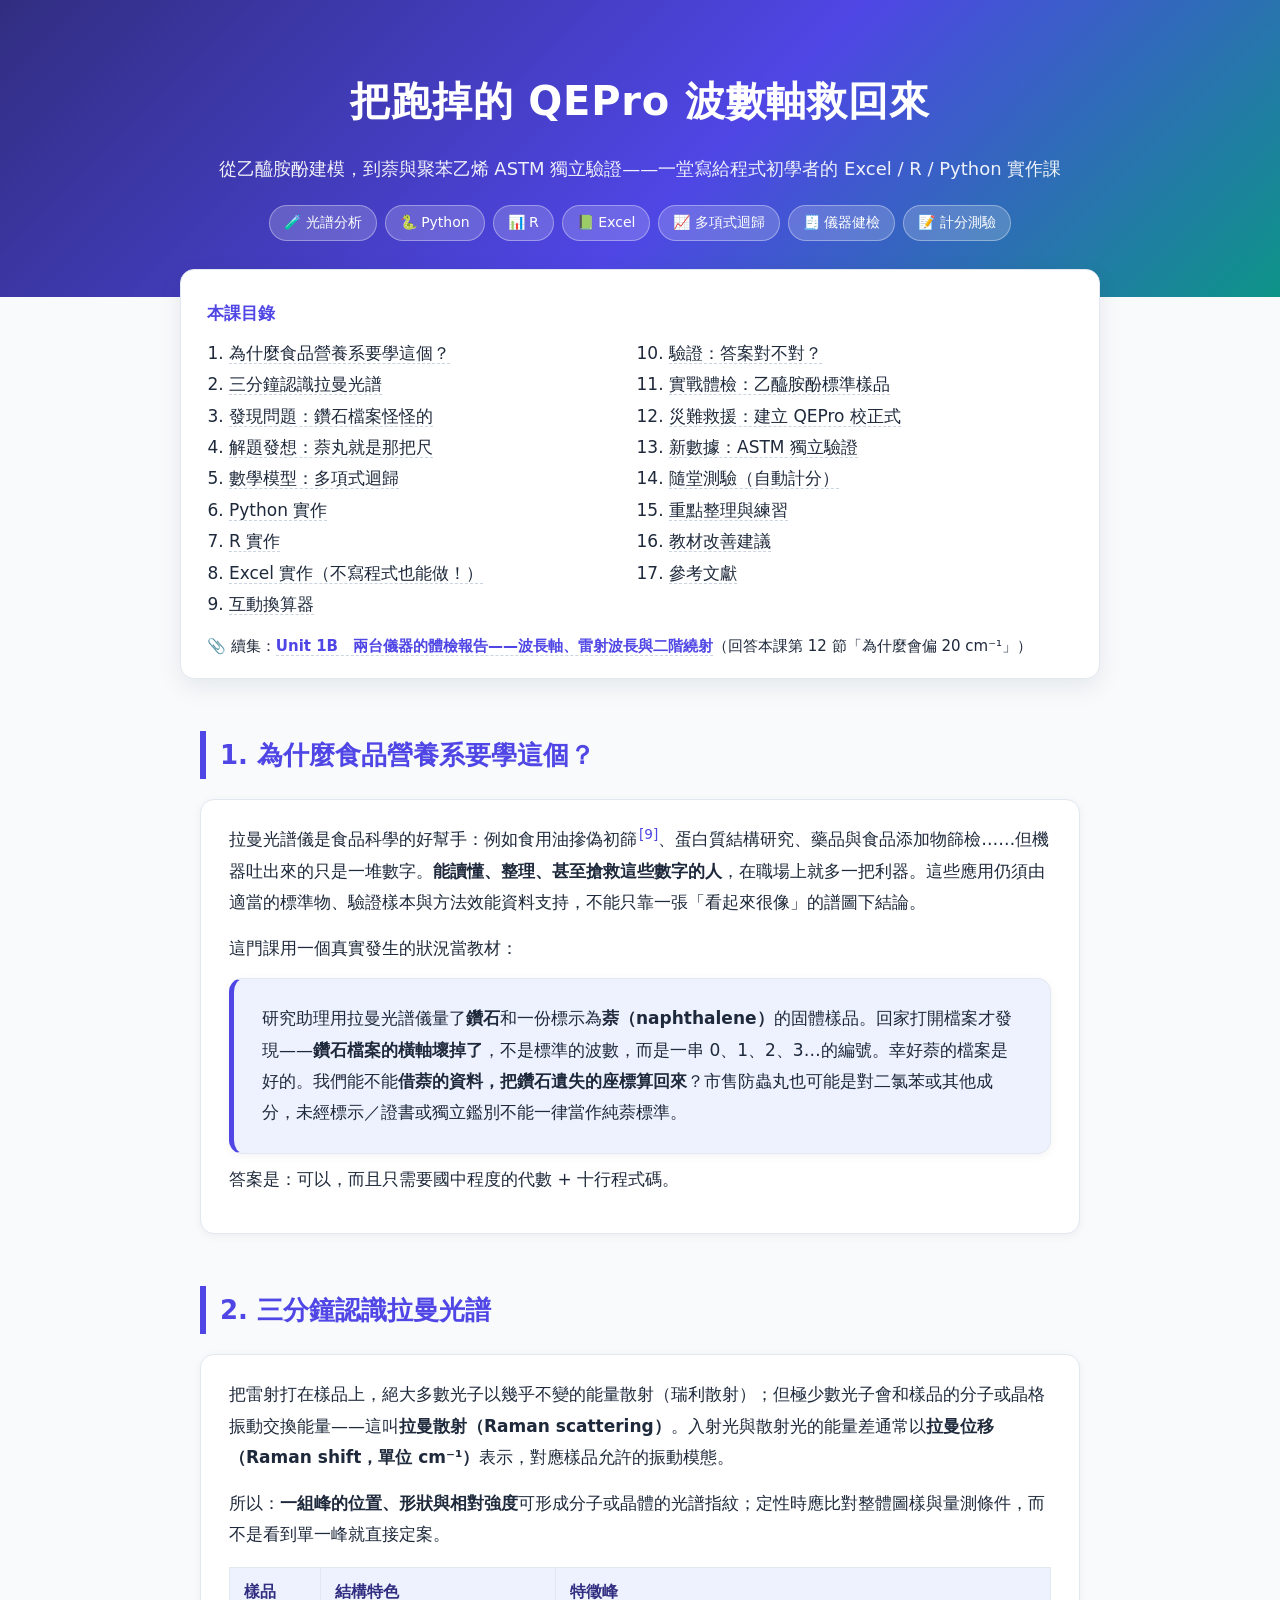
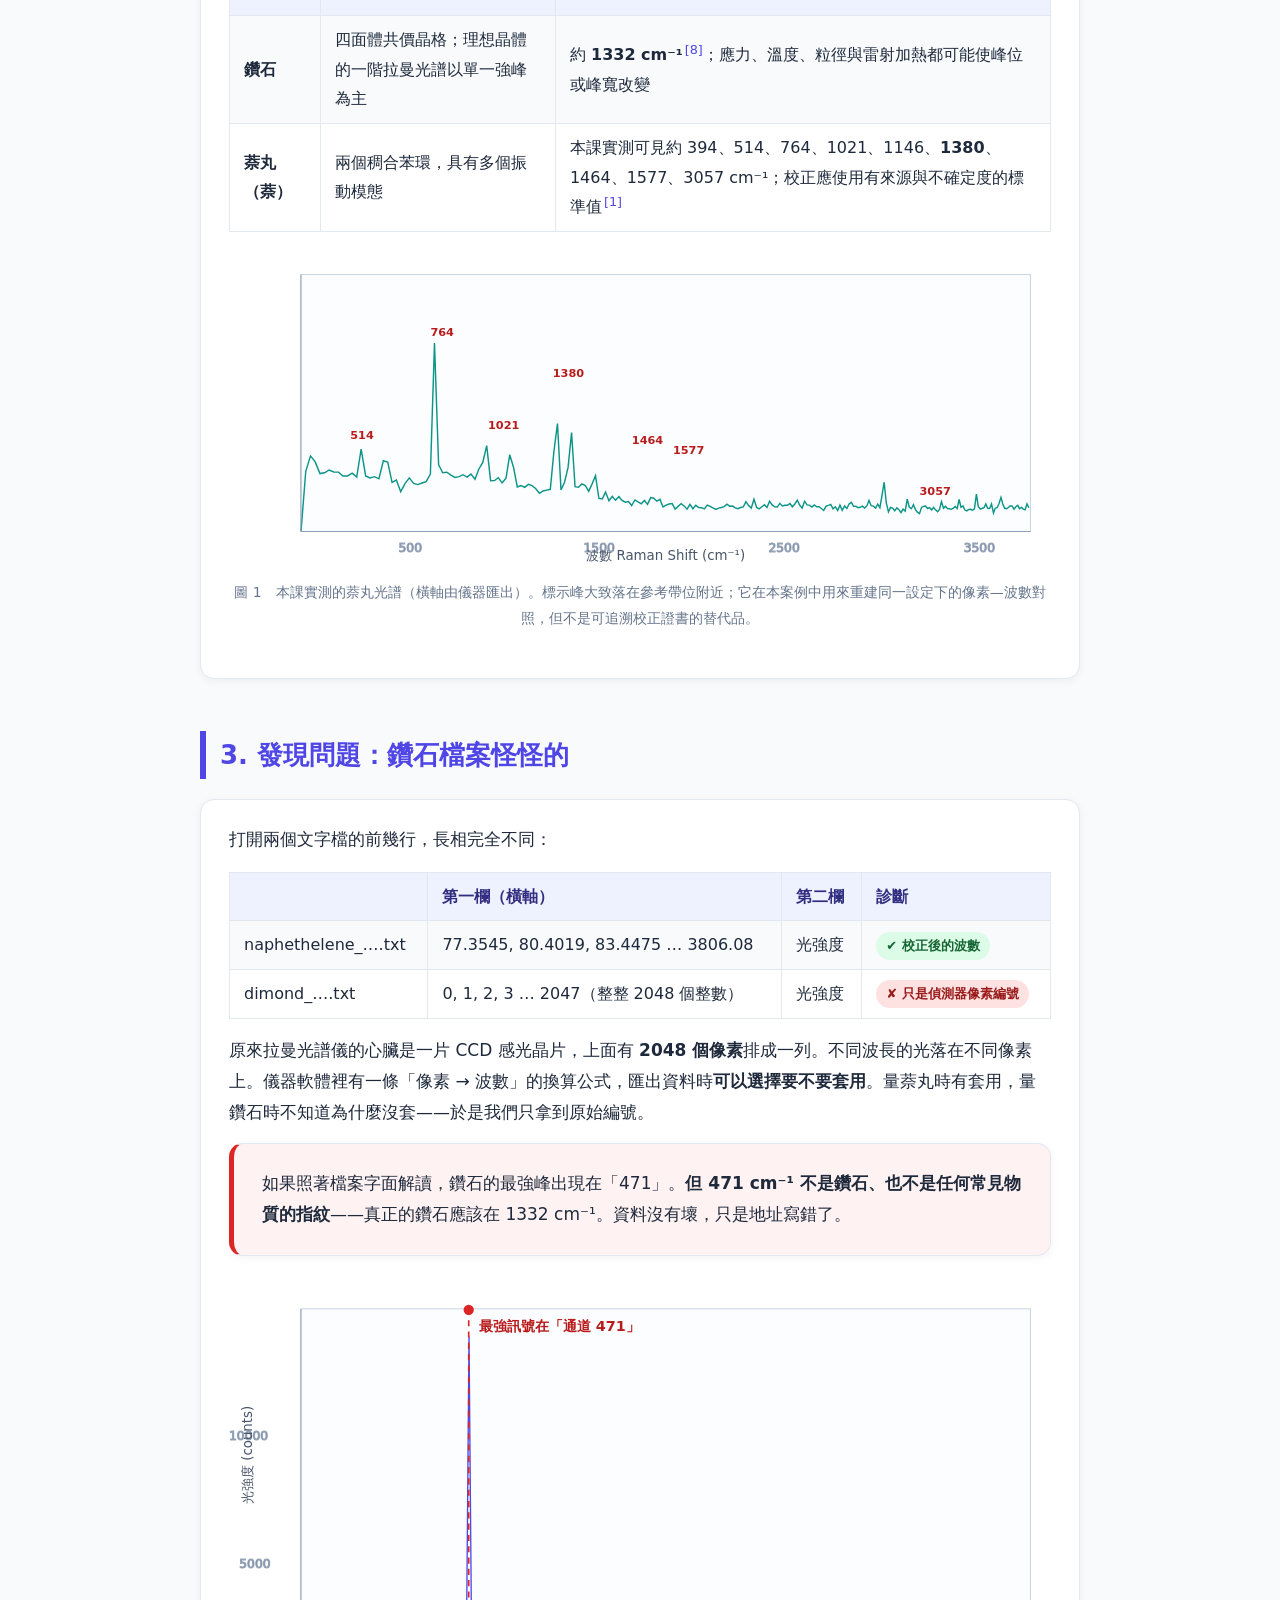
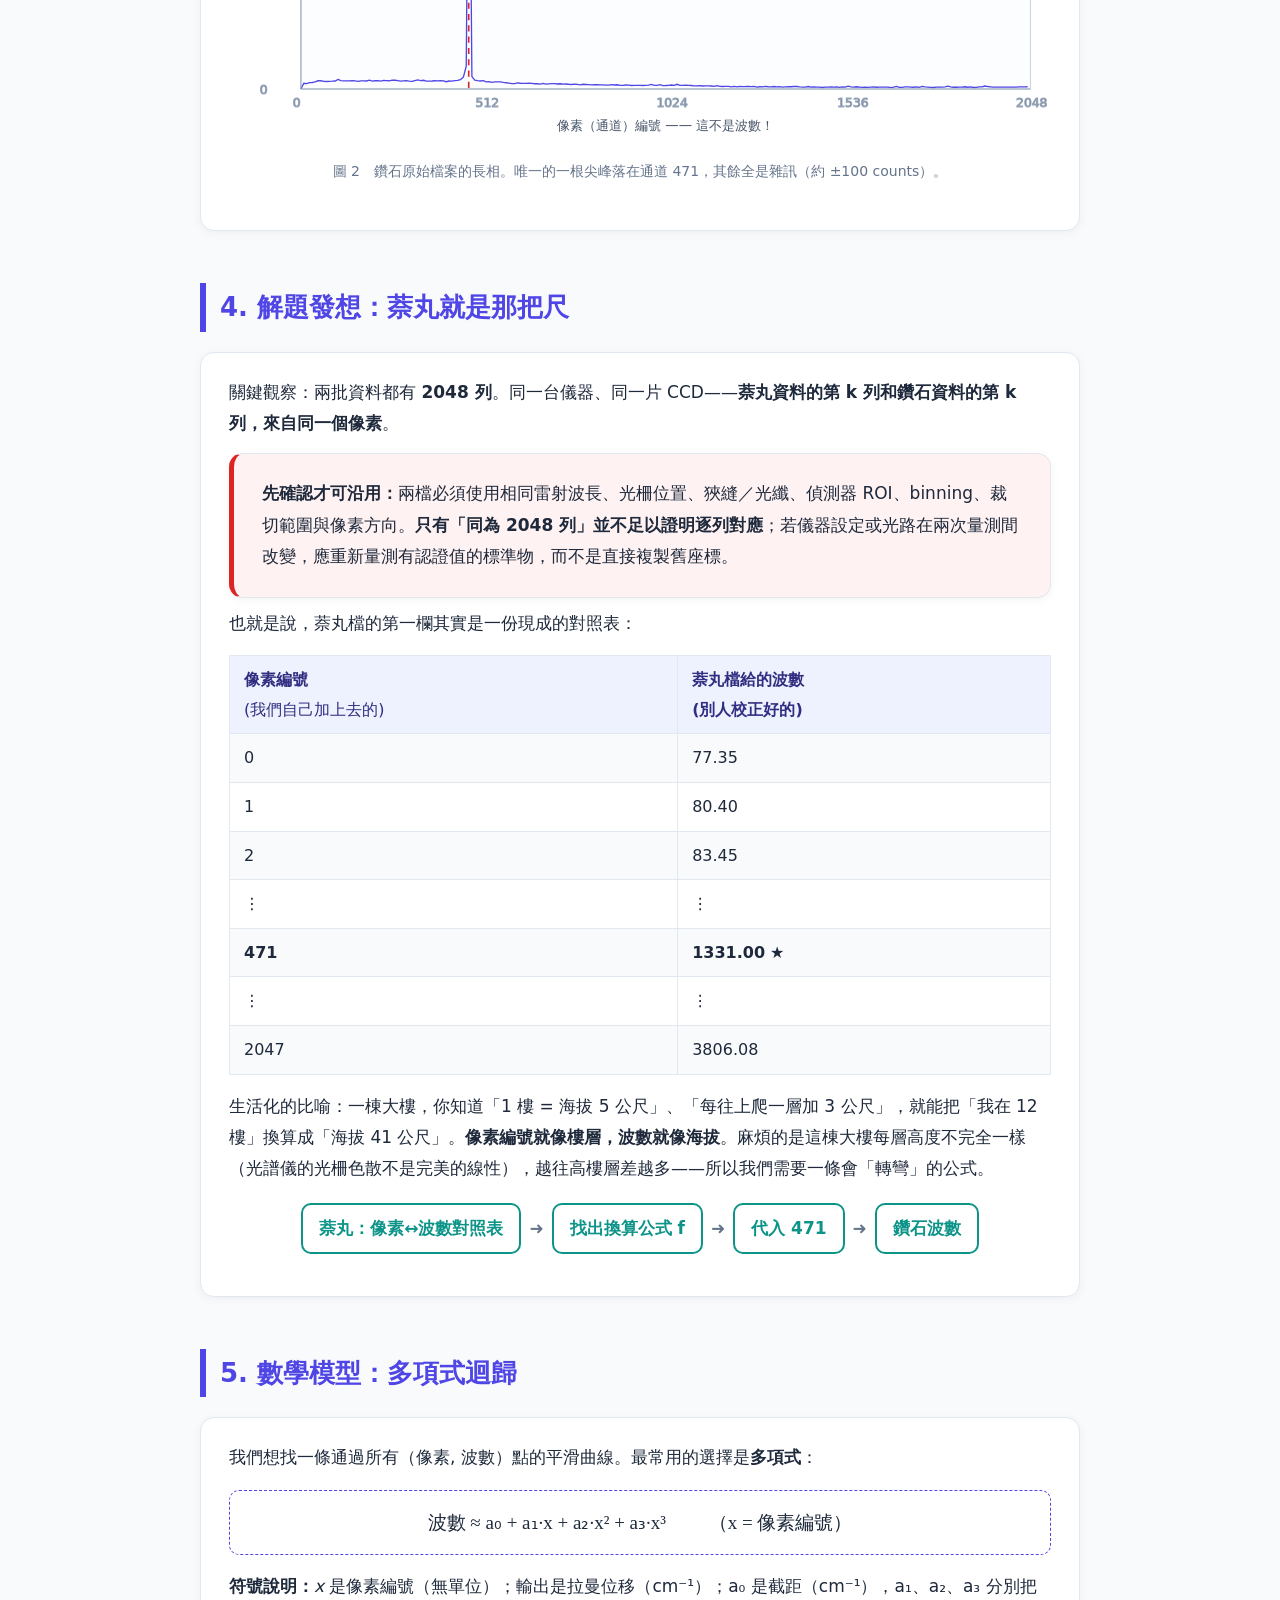
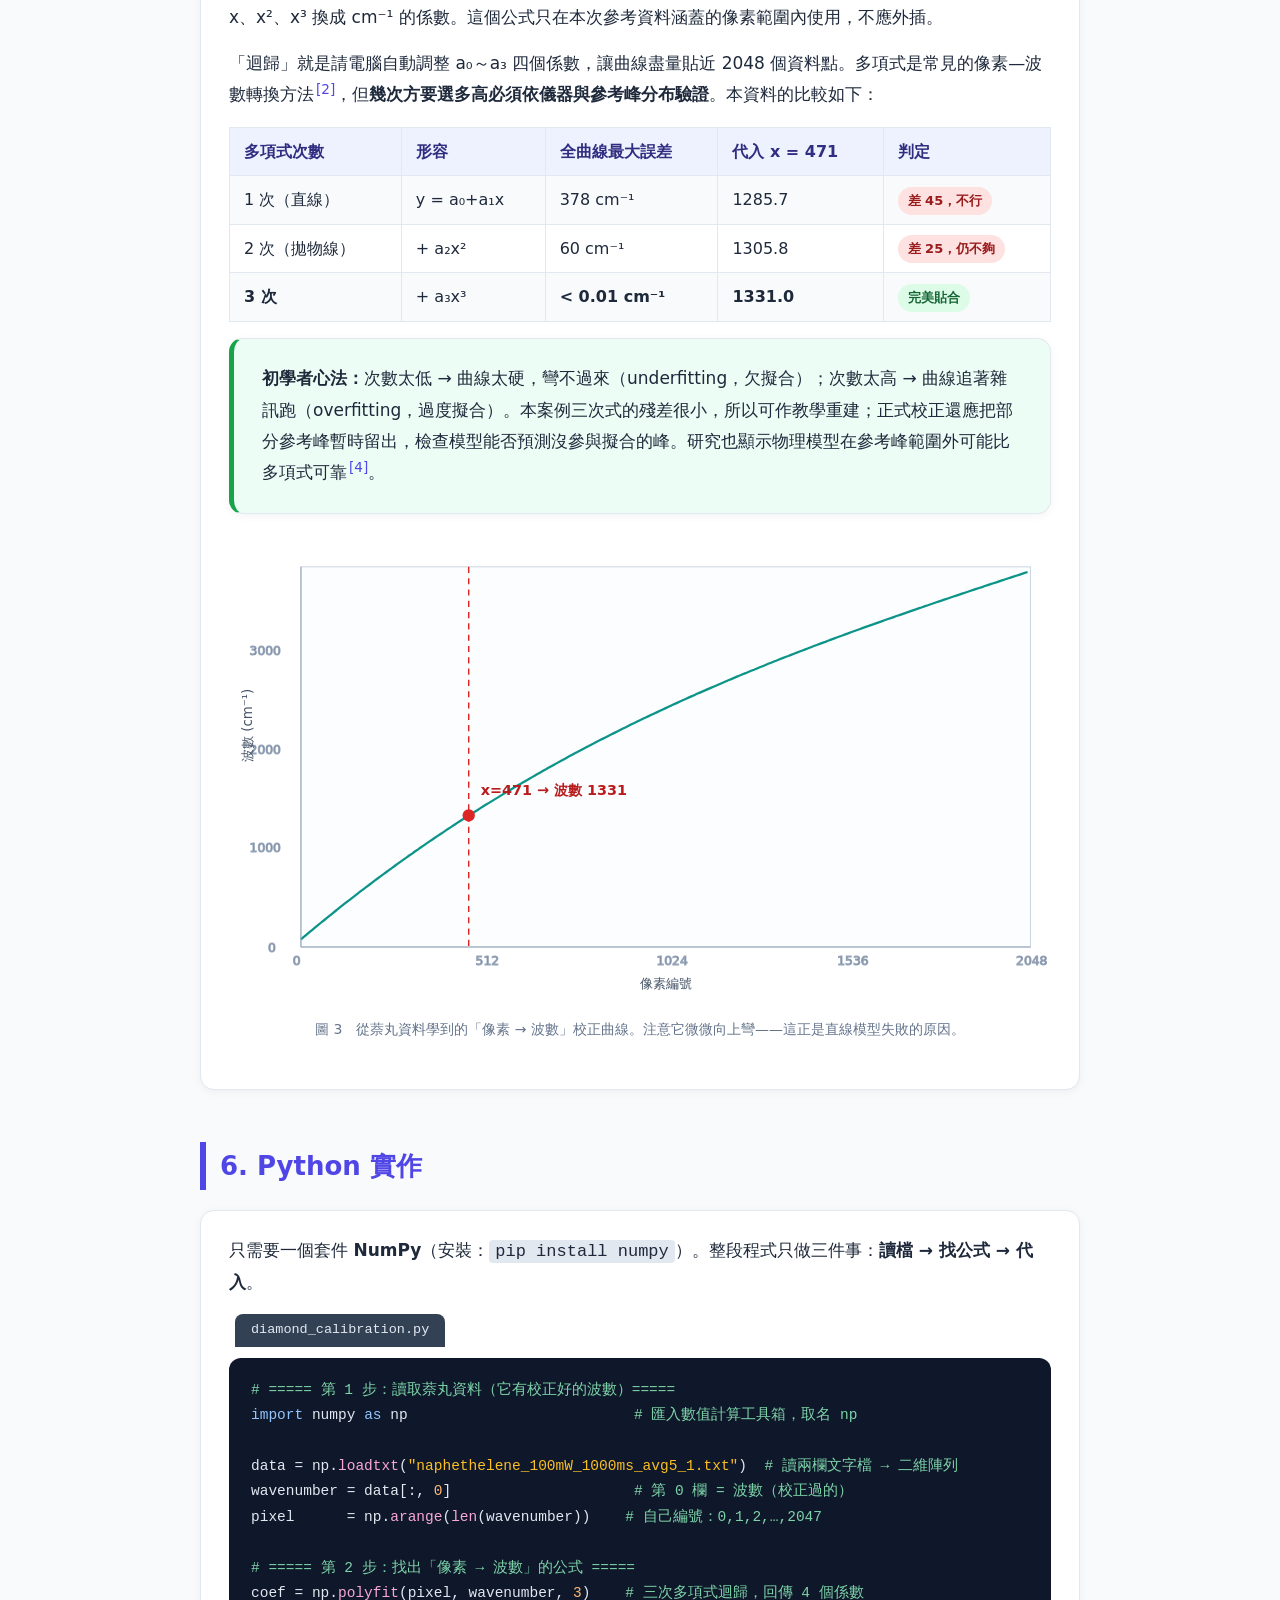
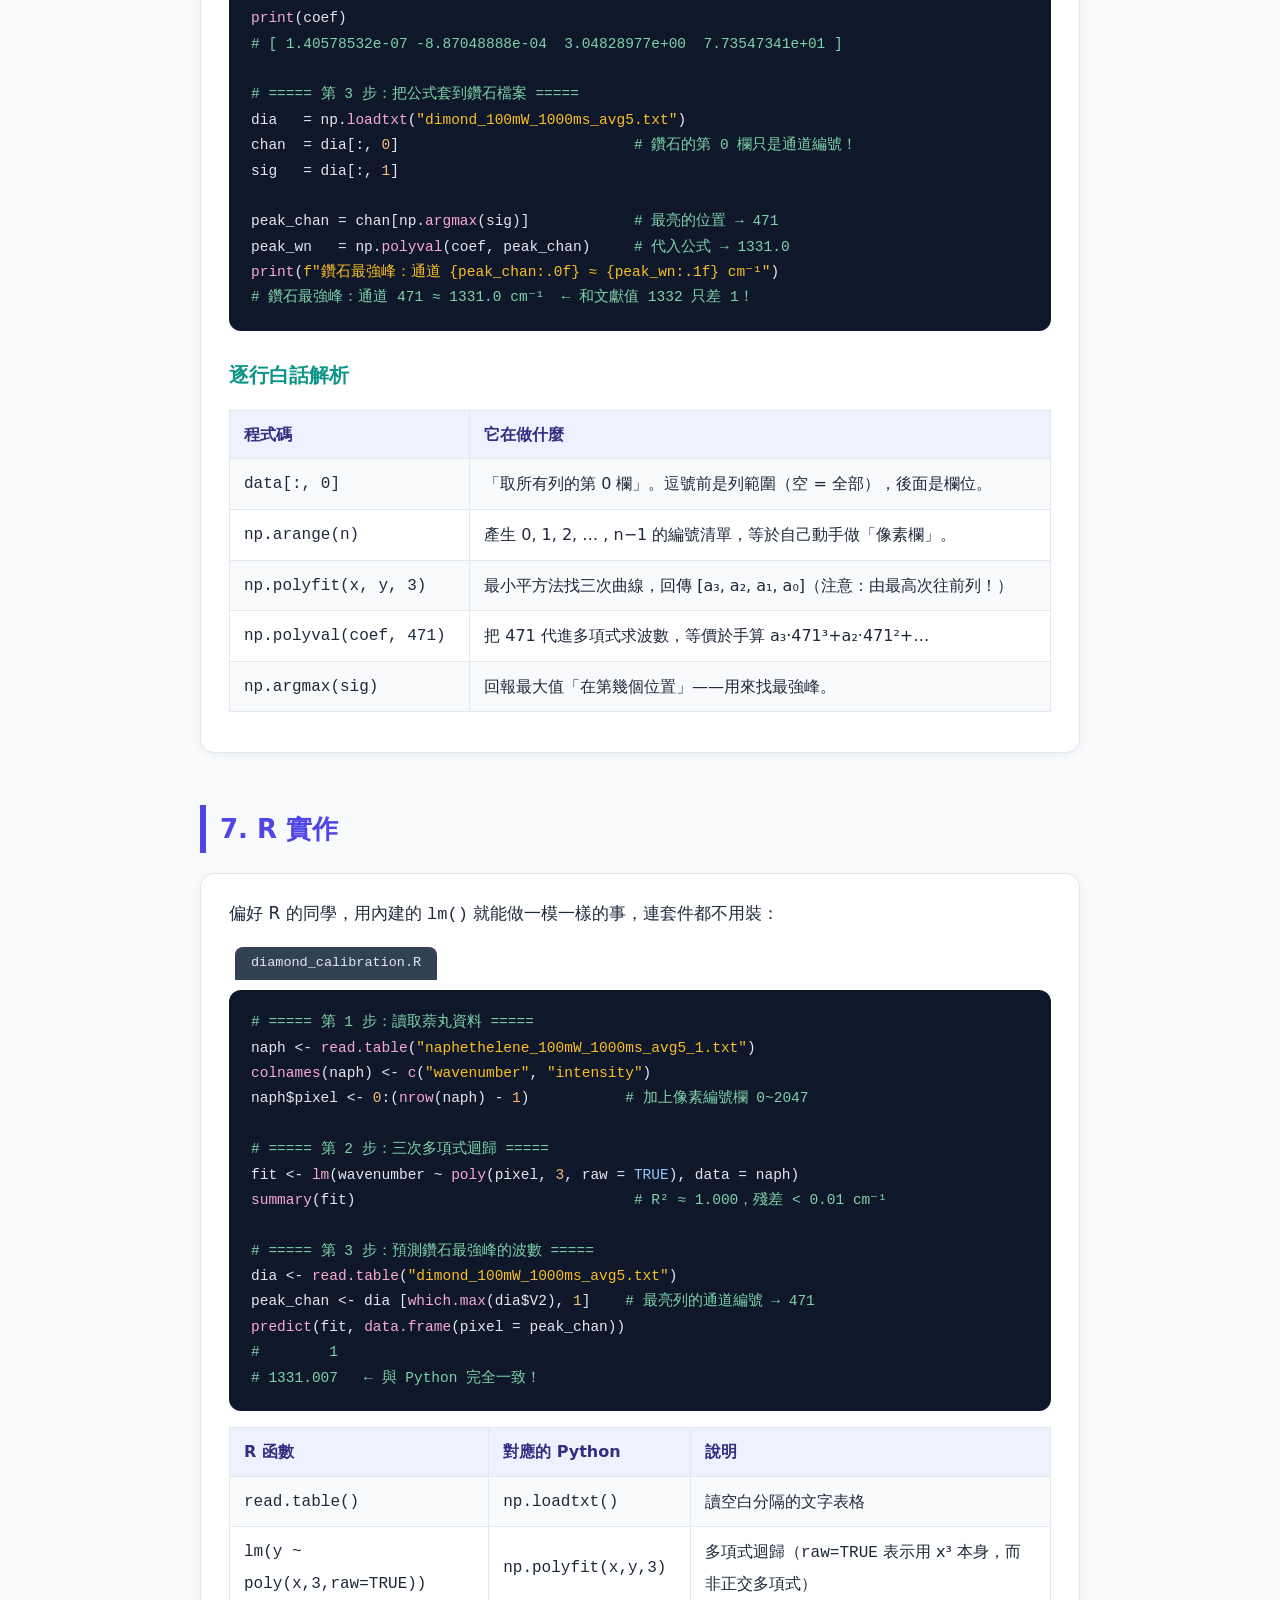
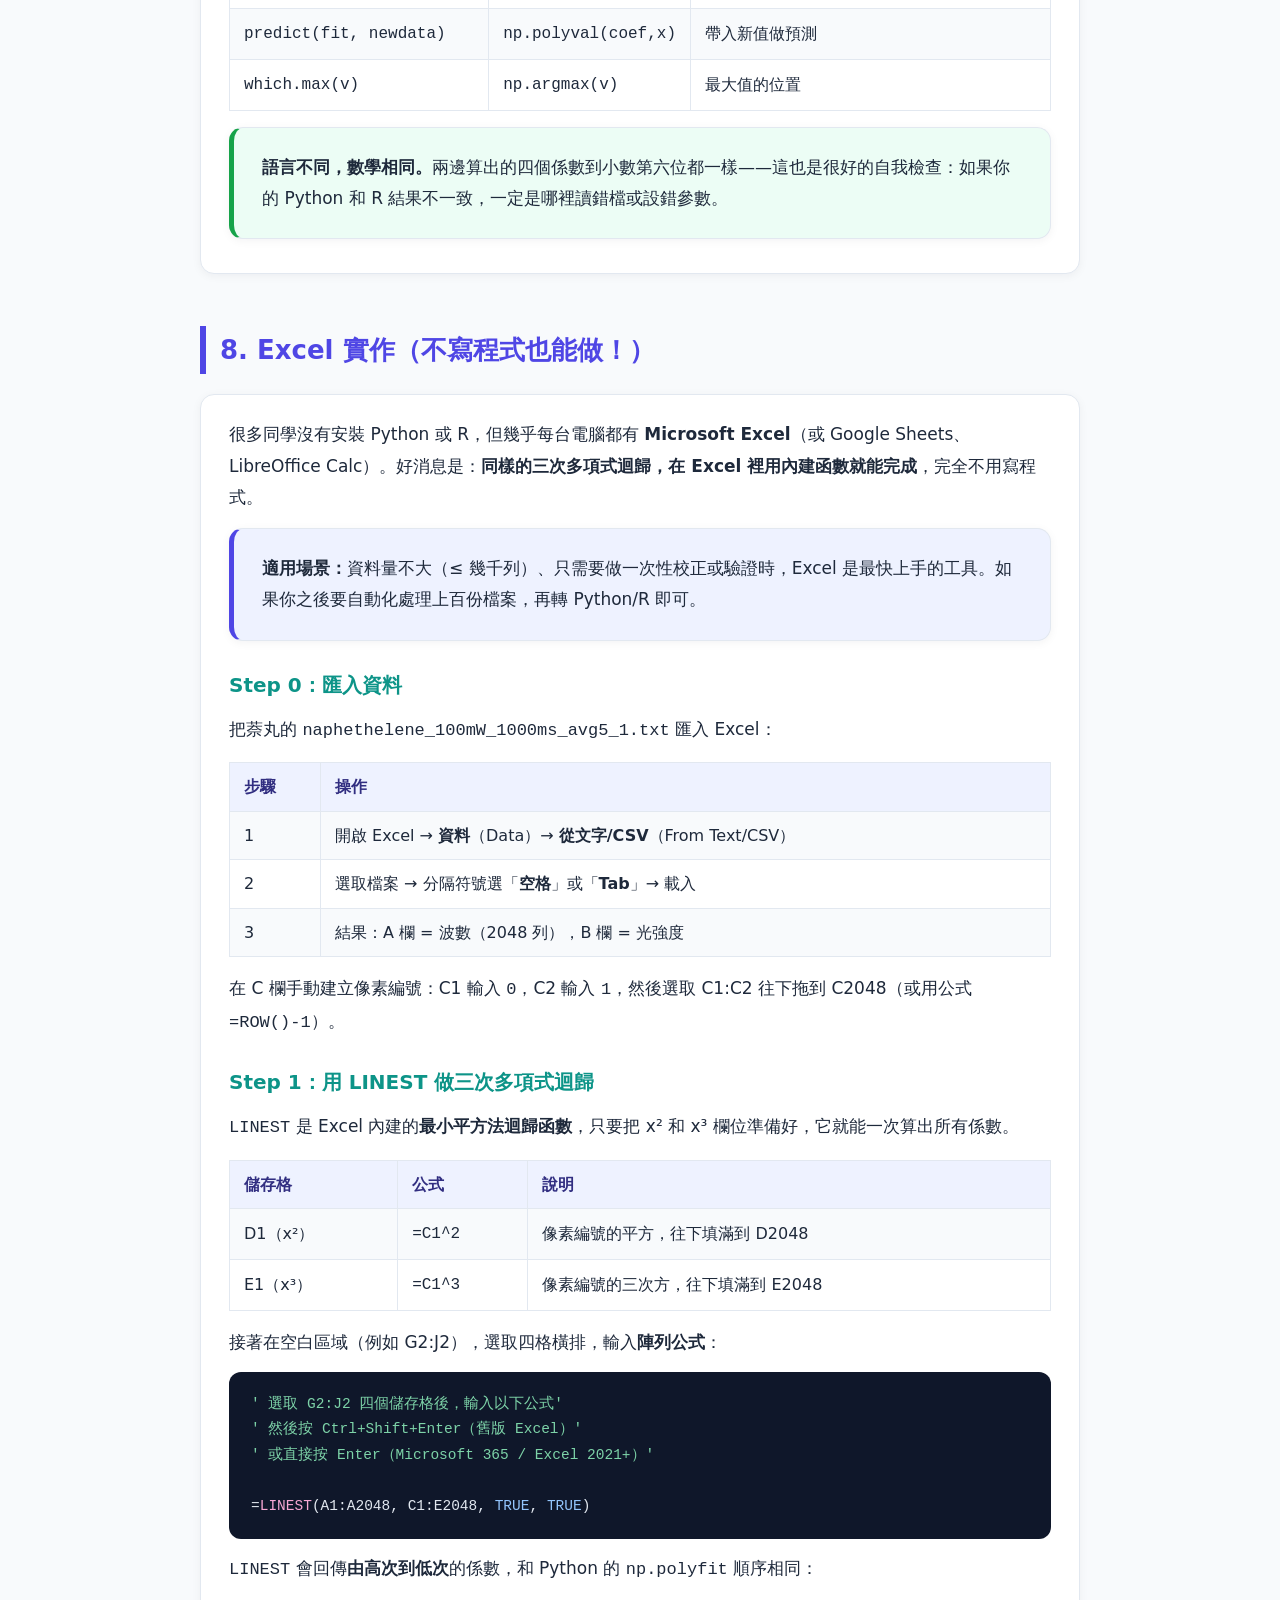
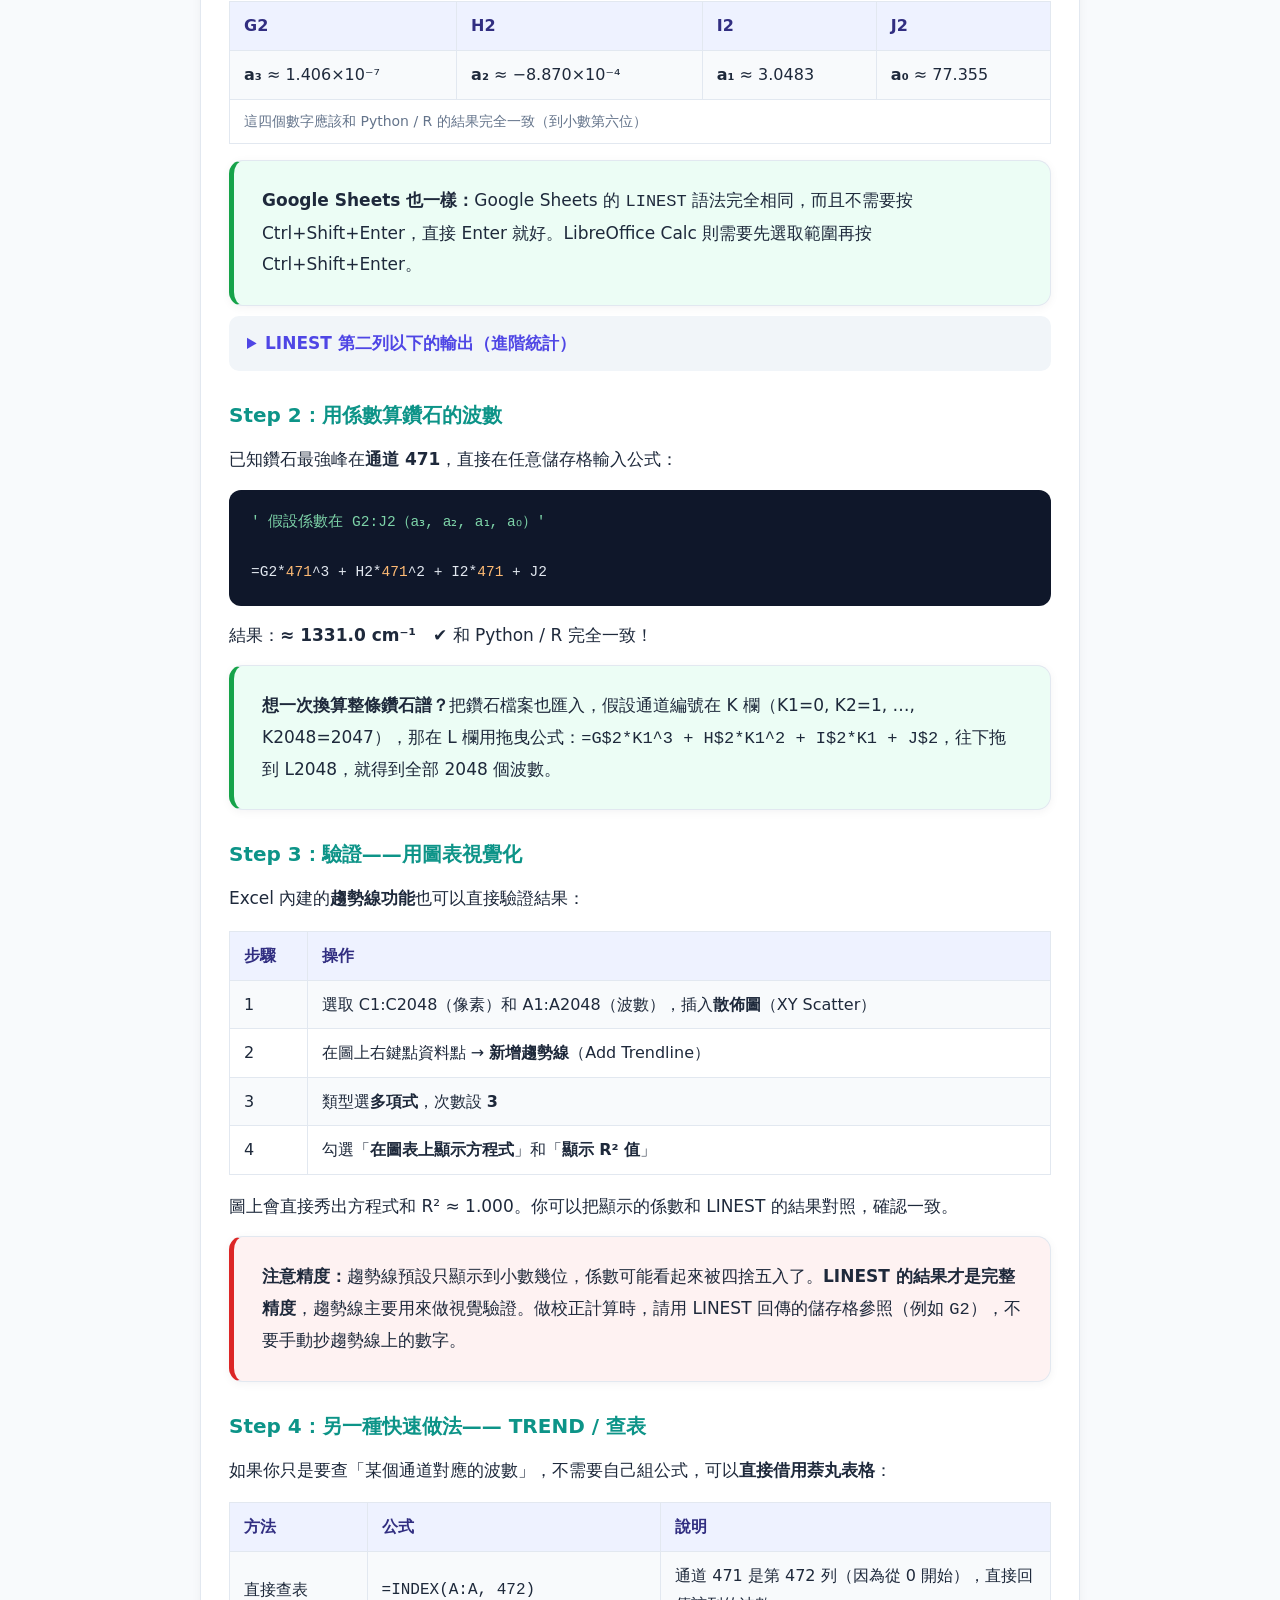
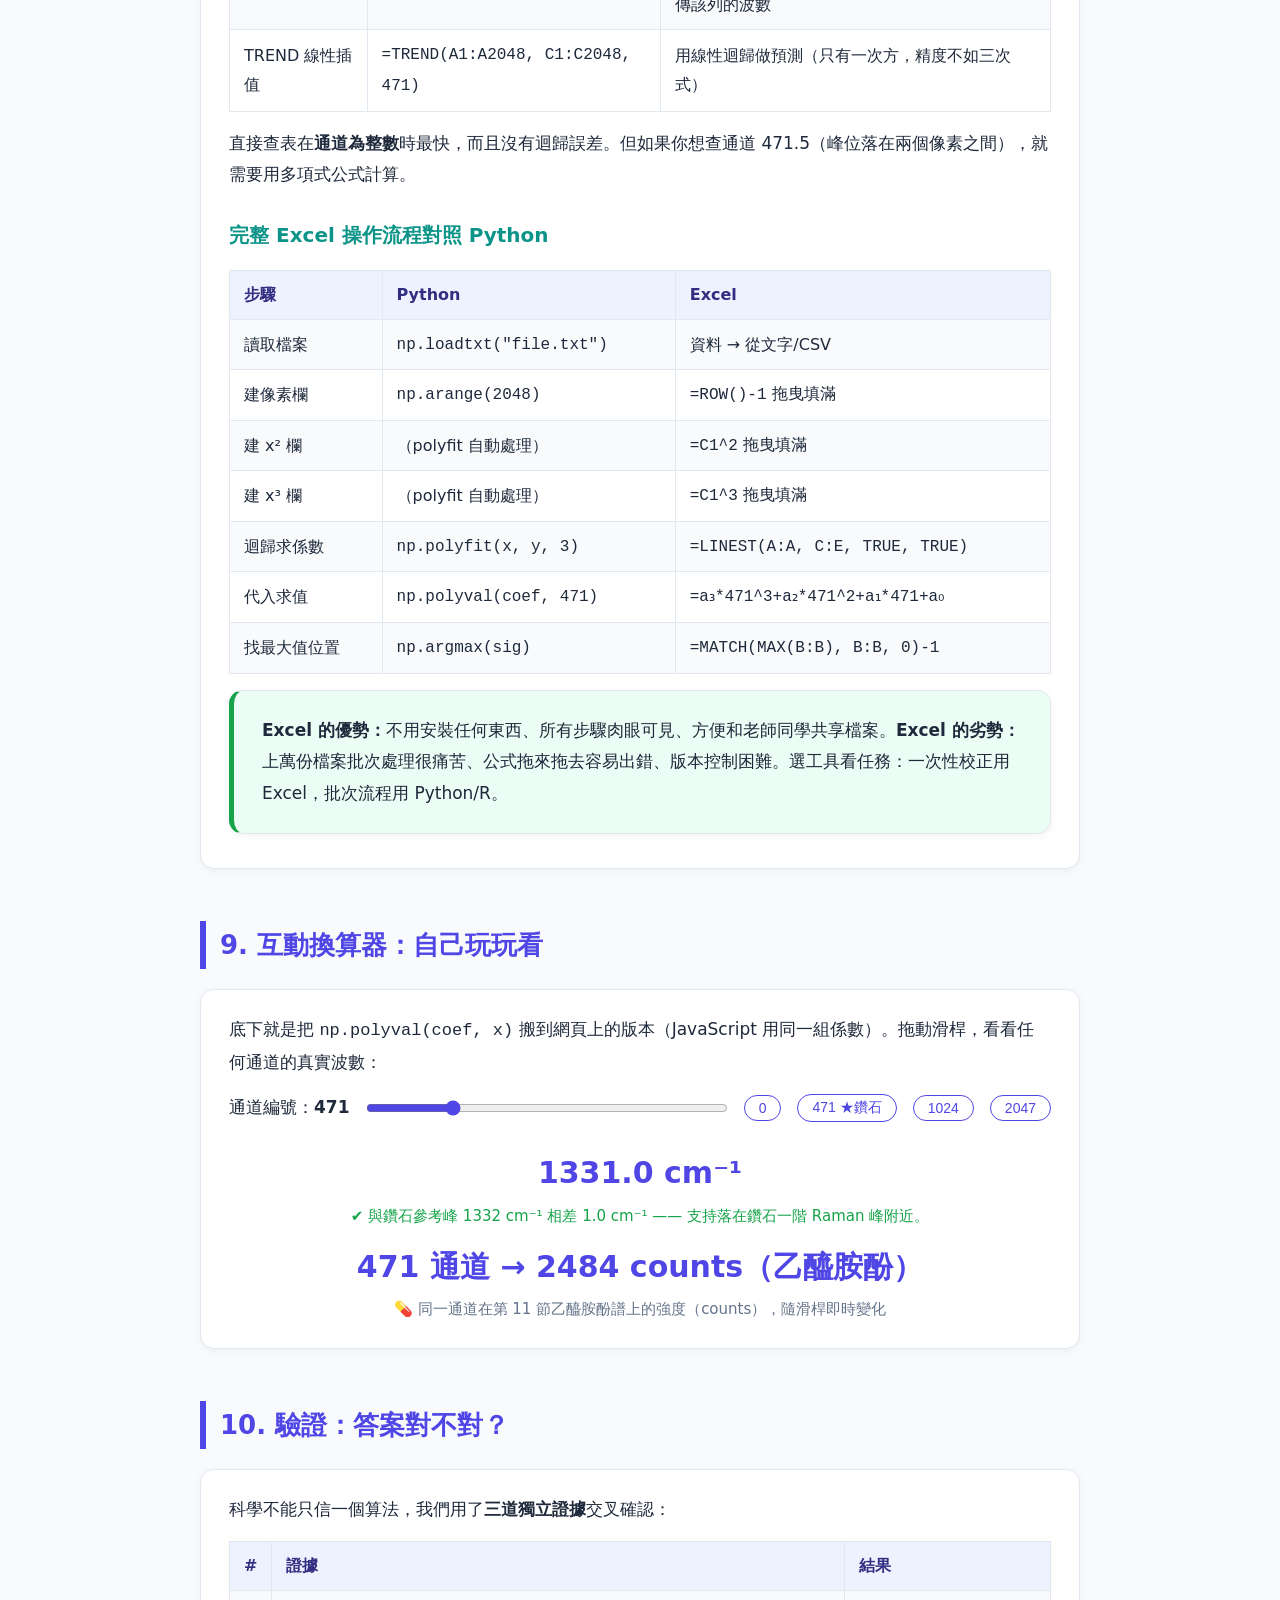
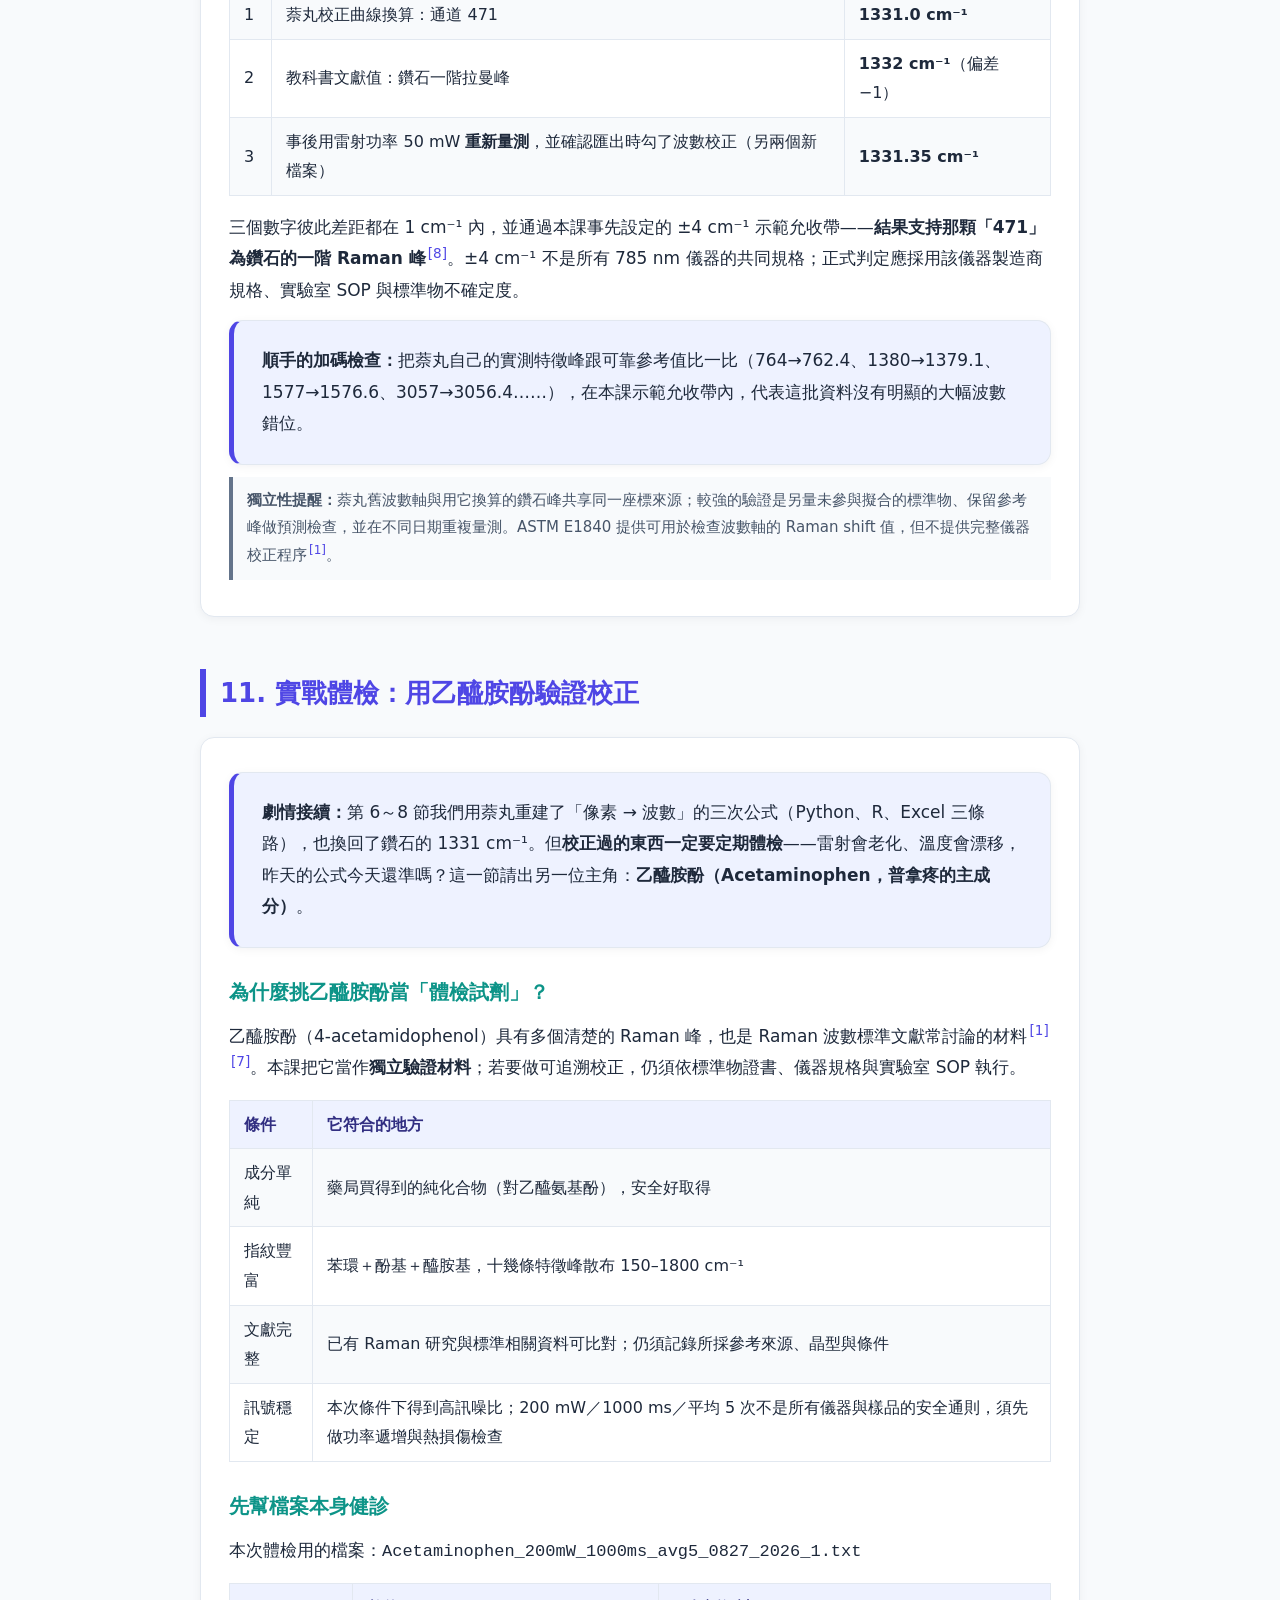
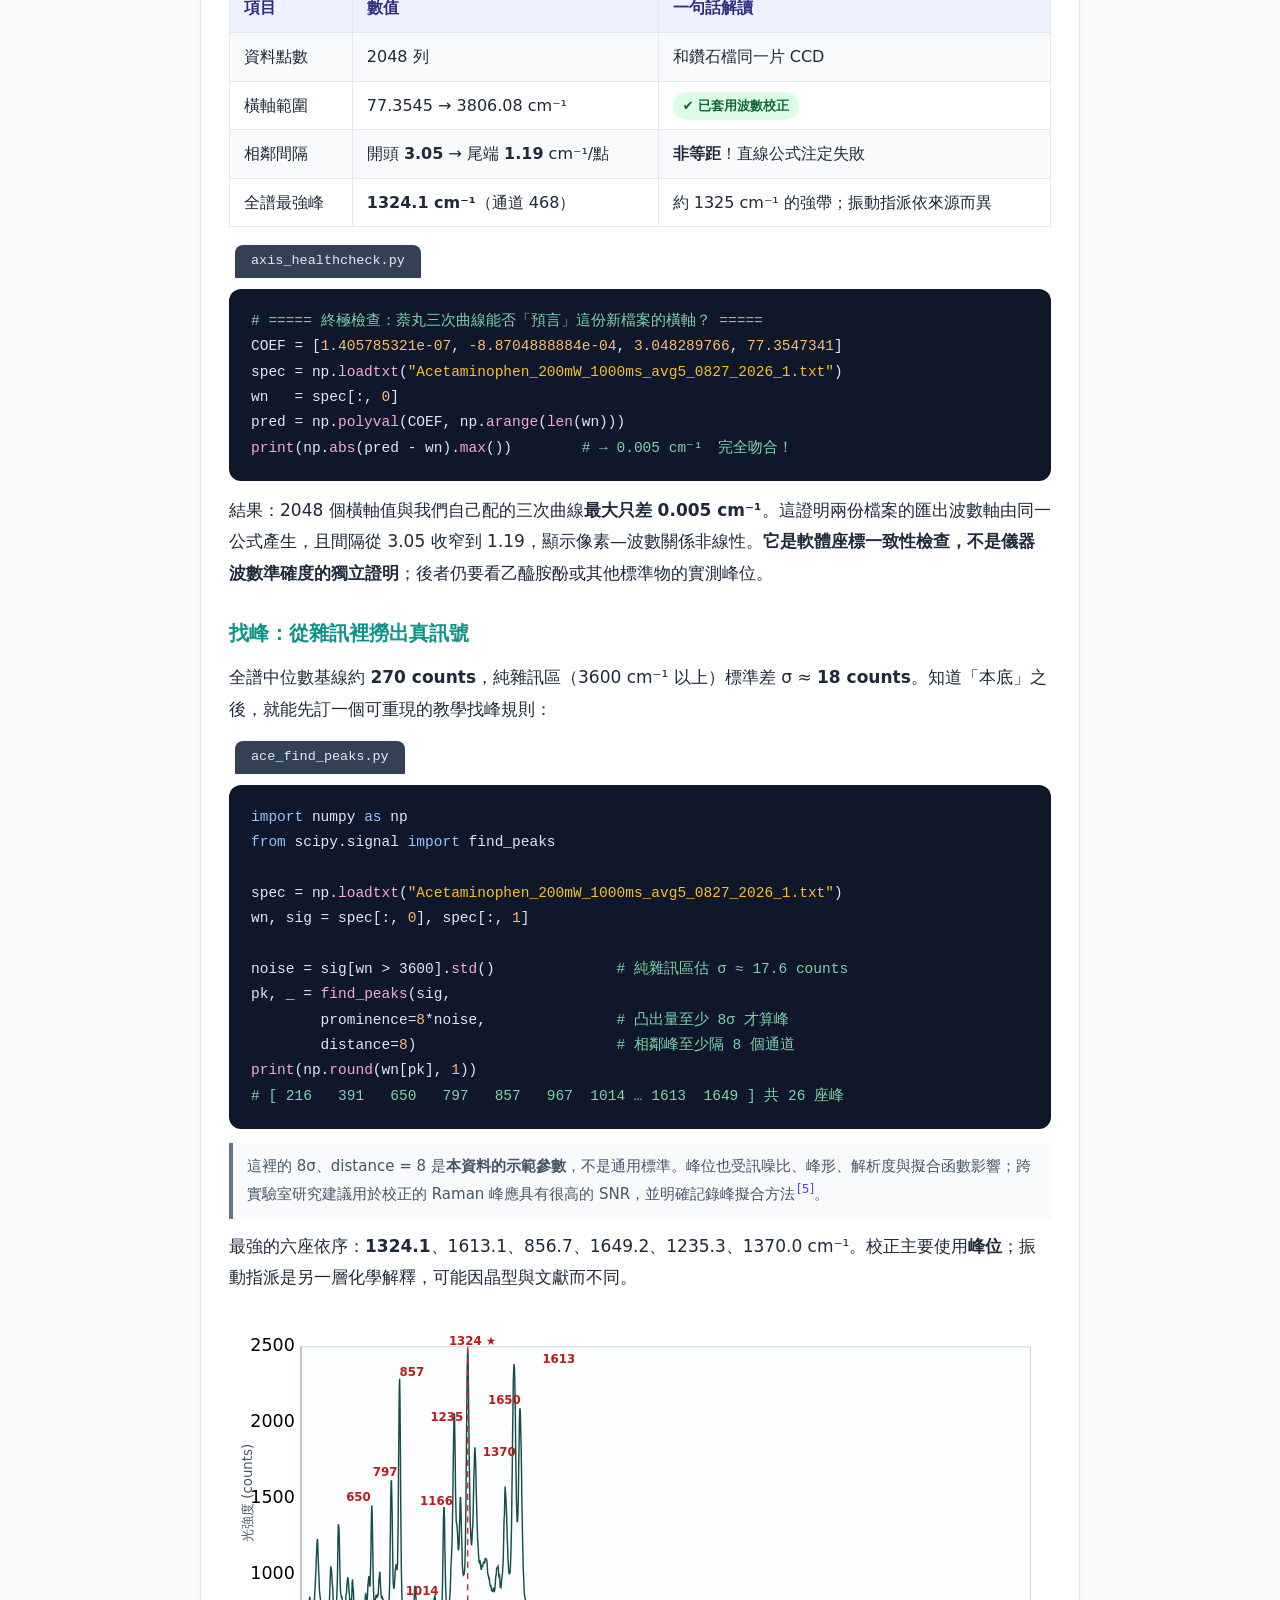
==== raman_calibration_tutorial.html @ 889b149f "拉曼校正教材：unit1b、tutorial、食品添加物 HTML 與原始資料、重算腳本、學生版學習單 Co-Authored-By: Claude Fable 5.1 <noreply@anthro" ====
<!DOCTYPE html>
<html lang="zh-Hant">
<head>
<meta charset="UTF-8">
<meta name="viewport" content="width=device-width, initial-scale=1.0">
<title>QEPro 拉曼波數校正教學 — 從異常診斷到 ASTM 獨立驗證</title>
<style>
:root{
  --ink:#1e293b; --muted:#64748b; --bg:#f8fafc; --card:#ffffff;
  --brand:#4f46e5; --brand2:#0d9488; --warn:#dc2626; --ok:#16a34a;
  --code-bg:#0f172a; --code-ink:#e2e8f0; --comment:#7dd3a8; --kw:#93c5fd;
  --str:#fbbf24; --accent-bg:#eef2ff;
}
*{box-sizing:border-box;margin:0;padding:0}
body{font-family:"Noto Sans TC","Microsoft JhengHei","PingFang TC",system-ui,sans-serif;
     background:var(--bg);color:var(--ink);line-height:1.85;font-size:17px}
.wrap{max-width:920px;margin:0 auto;padding:0 20px 80px}
header.hero{background:linear-gradient(135deg,#312e81 0%,#4f46e5 55%,#0d9488 100%);
            color:#fff;padding:64px 20px 56px;text-align:center}
header.hero h1{font-size:clamp(26px,4vw,40px);font-weight:800;letter-spacing:.02em}
header.hero p{margin-top:14px;opacity:.92;font-size:18px}
.badge{display:inline-block;background:rgba(255,255,255,.18);border:1px solid rgba(255,255,255,.35);
       padding:4px 14px;border-radius:999px;font-size:14px;margin:6px 4px 0}
nav.toc{background:var(--card);border:1px solid #e2e8f0;border-radius:14px;padding:18px 26px;
        margin:-28px auto 44px;max-width:920px;box-shadow:0 8px 24px rgba(15,23,42,.08)}
nav.toc b{color:var(--brand)}
nav.toc ol{margin:8px 0 0 22px;columns:2;column-gap:36px}
nav.toc li{break-inside:avoid}
nav.toc a{color:var(--ink);text-decoration:none;border-bottom:1px dashed #cbd5e1}
nav.toc a:hover{color:var(--brand)}
section{margin:52px 0}
h2{font-size:26px;font-weight:800;color:var(--brand);
   border-left:6px solid var(--brand);padding-left:14px;margin-bottom:20px}
h3{font-size:20px;font-weight:700;color:var(--brand2);margin:26px 0 10px}
p{margin-bottom:14px}
.card{background:var(--card);border:1px solid #e2e8f0;border-radius:14px;padding:24px 28px;min-width:0;
      margin:18px 0;box-shadow:0 2px 10px rgba(15,23,42,.05)}
.tip{background:#ecfdf5;border-left:5px solid var(--ok)}
.warnbox{background:#fef2f2;border-left:5px solid var(--warn)}
.keybox{background:var(--accent-bg);border-left:5px solid var(--brand)}
.tag{display:inline-block;font-size:13px;font-weight:700;padding:2px 10px;border-radius:999px;vertical-align:middle}
.tag.ok{background:#dcfce7;color:#166534}
.tag.no{background:#fee2e2;color:#991b1b}
table{width:100%;border-collapse:collapse;margin:16px 0;background:#fff}
th{background:#eef2ff;color:#312e81;text-align:left}
th,td{border:1px solid #e2e8f0;padding:9px 14px;font-size:16px}
tr:nth-child(even) td{background:#f8fafc}
pre{background:var(--code-bg);color:var(--code-ink);border-radius:12px;padding:20px 22px;
    overflow-x:auto;font-size:14.5px;line-height:1.75;margin:14px 0;
    font-family:Consolas,"Courier New",monospace}
.c{color:var(--comment)} .kw{color:var(--kw)} .st{color:var(--str)} .fn{color:#f9a8d4} .num{color:#fdba74}
.filehead{display:inline-block;background:#334155;color:#e2e8f0;border-radius:8px 8px 0 0;
          padding:4px 16px;font-family:Consolas,monospace;font-size:13.5px;margin-bottom:-6px;margin-left:6px}
figure{text-align:center;margin:22px 0}
figcaption{font-size:14px;color:var(--muted);margin-top:8px}
svg text{font-family:inherit}
.slider-row{display:flex;align-items:center;gap:16px;flex-wrap:wrap;margin:14px 0}
input[type=range]{flex:1;min-width:220px;accent-color:var(--brand)}
.chip{border:1px solid var(--brand);background:#fff;color:var(--brand);border-radius:999px;
      padding:4px 14px;cursor:pointer;font-size:14px}
.chip:hover{background:var(--accent-bg)}
.result{font-size:30px;font-weight:800;color:var(--brand);text-align:center;padding:8px 0 2px}
.subresult{text-align:center;color:var(--muted);font-size:15px}
details{background:#f1f5f9;border-radius:10px;padding:12px 18px;margin:10px 0}
summary{cursor:pointer;font-weight:700;color:var(--brand)}
footer{text-align:center;color:var(--muted);font-size:14px;padding:30px 0;border-top:1px solid #e2e8f0}
.grid2{display:grid;grid-template-columns:1fr 1fr;gap:18px}
@media(max-width:700px){
  .grid2{grid-template-columns:1fr}
  nav.toc ol{columns:1}
  table{display:block;max-width:100%;overflow-x:auto}
  p code,td code{overflow-wrap:anywhere;word-break:break-word}
}
.formula{background:#fff;border:1px dashed var(--brand);border-radius:10px;text-align:center;
         font-size:19px;padding:14px;margin:16px 0;font-family:"Cambria Math",Georgia,serif}
.flow{display:flex;gap:8px;align-items:center;justify-content:center;flex-wrap:wrap;margin:18px 0}
.flow .step{background:#fff;border:2px solid var(--brand2);border-radius:10px;padding:8px 16px;
            font-weight:700;color:var(--brand2)}
.flow .arr{color:var(--muted);font-weight:800}
.qq{border:1px solid #e2e8f0;border-radius:12px;padding:14px 18px;margin:14px 0;background:#fff}
.qq.right{border-color:#16a34a;background:#f0fdf4}
.qq.wrong{border-color:#dc2626;background:#fef2f2}
.fb{display:none;margin-top:8px;font-size:15px}
.btn{background:var(--brand);color:#fff;border:none;border-radius:999px;padding:10px 26px;font-size:17px;font-weight:700;cursor:pointer;margin-top:6px}
.btn:hover{opacity:.9}
#scoreBox{display:none;margin-top:16px;padding:16px;border-radius:12px;background:#fff;border:2px dashed var(--brand);text-align:center;font-size:18px}
.qq input[type=number]{width:150px;padding:8px;border:1px solid #cbd5e1;border-radius:8px;font-size:16px}
.cite{font-size:.8em;vertical-align:super;line-height:0;margin-left:2px}
.cite a{color:var(--brand);text-decoration:none}
.references{padding-left:24px}
.references li{margin:0 0 12px 0;padding-left:4px}
.references a{overflow-wrap:anywhere}
.evidence-note{font-size:15px;color:#475569;background:#f8fafc;border-left:4px solid #64748b;padding:10px 14px;margin:12px 0}
.improve-list{padding-left:24px}
.improve-list li{margin-bottom:10px}
.metric-grid{display:grid;grid-template-columns:repeat(3,1fr);gap:12px;margin:18px 0}
.metric{background:#f8fafc;border:1px solid #cbd5e1;border-radius:12px;padding:14px;text-align:center}
.metric strong{display:block;color:var(--brand);font-size:25px;line-height:1.25}
.metric span{display:block;color:var(--muted);font-size:13px;margin-top:4px}
.role-grid{display:grid;grid-template-columns:repeat(3,1fr);gap:12px;margin:18px 0}
.role{border-radius:12px;padding:16px;border:1px solid #cbd5e1;background:#fff}
.role b{display:block;color:var(--brand2);margin-bottom:4px}
.data-quality{border-left:5px solid #f59e0b;background:#fffbeb}
@media(max-width:700px){.metric-grid,.role-grid{grid-template-columns:1fr}}
</style>
</head>
<body>

<header class="hero">
  <h1>把跑掉的 QEPro 波數軸救回來</h1>
  <p>從乙醯胺酚建模，到萘與聚苯乙烯 ASTM 獨立驗證——一堂寫給程式初學者的 Excel / R / Python 實作課</p>
  <div>
    <span class="badge">🧪 光譜分析</span><span class="badge">🐍 Python</span><span class="badge">📊 R</span><span class="badge">📗 Excel</span><span class="badge">📈 多項式迴歸</span><span class="badge">🧾 儀器健檢</span><span class="badge">📝 計分測驗</span>
  </div>
</header>

<nav class="toc wrap" style="padding-top:28px">
  <b>本課目錄</b>
  <ol>
    <li><a href="#why">為什麼食品營養系要學這個？</a></li>
    <li><a href="#raman">三分鐘認識拉曼光譜</a></li>
    <li><a href="#problem">發現問題：鑽石檔案怪怪的</a></li>
    <li><a href="#idea">解題發想：萘丸就是那把尺</a></li>
    <li><a href="#math">數學模型：多項式迴歸</a></li>
    <li><a href="#python">Python 實作</a></li>
    <li><a href="#rlang">R 實作</a></li>
    <li><a href="#excel">Excel 實作（不寫程式也能做！）</a></li>
    <li><a href="#interactive">互動換算器</a></li>
    <li><a href="#verify">驗證：答案對不對？</a></li>
    <li><a href="#acet">實戰體檢：乙醯胺酚標準樣品</a></li>
    <li><a href="#ocean">災難救援：建立 QEPro 校正式</a></li>
    <li><a href="#external-validation">新數據：ASTM 獨立驗證</a></li>
    <li><a href="#quiz">隨堂測驗（自動計分）</a></li>
    <li><a href="#homework">重點整理與練習</a></li>
    <li><a href="#improvements">教材改善建議</a></li>
    <li><a href="#references">參考文獻</a></li>
  </ol>
  <p style="margin:12px 0 0;font-size:15px">📎 續集：<a href="raman_calibration_unit1b.html"><b>Unit 1B　兩台儀器的體檢報告——波長軸、雷射波長與二階繞射</b></a>（回答本課第 12 節「為什麼會偏 20 cm⁻¹」）</p>
</nav>

<div class="wrap">

<!-- ==================== 1 ==================== -->
<section id="why">
<h2>1. 為什麼食品營養系要學這個？</h2>
<div class="card">
<p>拉曼光譜儀是食品科學的好幫手：例如食用油摻偽初篩<span class="cite"><a href="#ref9" aria-label="參考文獻 9">[9]</a></span>、蛋白質結構研究、藥品與食品添加物篩檢……但機器吐出來的只是一堆數字。<b>能讀懂、整理、甚至搶救這些數字的人</b>，在職場上就多一把利器。這些應用仍須由適當的標準物、驗證樣本與方法效能資料支持，不能只靠一張「看起來很像」的譜圖下結論。</p>
<p>這門課用一個真實發生的狀況當教材：</p>
<p class="keybox card" style="margin:10px 0">研究助理用拉曼光譜儀量了<b>鑽石</b>和一份標示為<b>萘（naphthalene）</b>的固體樣品。回家打開檔案才發現——<b>鑽石檔案的橫軸壞掉了</b>，不是標準的波數，而是一串 0、1、2、3…的編號。幸好萘的檔案是好的。我們能不能<b>借萘的資料，把鑽石遺失的座標算回來</b>？市售防蟲丸也可能是對二氯苯或其他成分，未經標示／證書或獨立鑑別不能一律當作純萘標準。</p>
<p>答案是：可以，而且只需要國中程度的代數 + 十行程式碼。</p>
</div>
</section>

<!-- ==================== 2 ==================== -->
<section id="raman">
<h2>2. 三分鐘認識拉曼光譜</h2>
<div class="card">
<p>把雷射打在樣品上，絕大多數光子以幾乎不變的能量散射（瑞利散射）；但極少數光子會和樣品的分子或晶格振動交換能量——這叫<b>拉曼散射（Raman scattering）</b>。入射光與散射光的能量差通常以<b>拉曼位移（Raman shift，單位 cm⁻¹）</b>表示，對應樣品允許的振動模態。</p>
<p>所以：<b>一組峰的位置、形狀與相對強度</b>可形成分子或晶體的光譜指紋；定性時應比對整體圖樣與量測條件，而不是看到單一峰就直接定案。</p>
<table>
<tr><th>樣品</th><th>結構特色</th><th>特徵峰</th></tr>
<tr><td><b>鑽石</b></td><td>四面體共價晶格；理想晶體的一階拉曼光譜以單一強峰為主</td><td>約 <b>1332 cm⁻¹</b><span class="cite"><a href="#ref8" aria-label="參考文獻 8">[8]</a></span>；應力、溫度、粒徑與雷射加熱都可能使峰位或峰寬改變</td></tr>
<tr><td><b>萘丸（萘）</b></td><td>兩個稠合苯環，具有多個振動模態</td><td>本課實測可見約 394、514、764、1021、1146、<b>1380</b>、1464、1577、3057 cm⁻¹；校正應使用有來源與不確定度的標準值<span class="cite"><a href="#ref1" aria-label="參考文獻 1">[1]</a></span></td></tr>
</table>
<figure>
<svg viewBox="0 0 800 300" width="100%" role="img" aria-label="萘丸拉曼光譜">
  <rect x="70" y="20" width="710" height="250" fill="#fbfdff" stroke="#cbd5e1"/>
  <polyline points="70.1,270.0 74.7,211.5 79.3,196.5 83.9,202.3 88.5,213.7 93.0,212.9 97.5,210.2 102.0,212.1 106.5,212.3 111.0,216.0 115.4,216.0 119.9,213.3 124.3,217.1 128.6,190.0 133.0,216.0 137.3,217.9 141.6,216.7 145.9,218.8 150.2,201.2 154.5,202.5 158.7,222.3 162.9,220.0 167.1,231.3 171.3,223.5 175.5,217.9 179.6,223.3 183.7,224.4 187.8,222.9 191.9,221.5 196.0,214.2 200.0,86.7 204.0,205.2 208.0,212.9 212.0,212.3 216.0,215.2 219.9,217.5 223.9,216.7 227.8,214.8 231.7,217.1 235.5,214.2 239.4,219.2 243.2,209.2 247.0,202.9 250.8,186.5 254.6,220.6 258.4,220.4 262.1,217.7 265.8,222.7 269.6,218.1 273.2,195.4 276.9,207.5 280.6,226.7 284.2,225.4 287.8,227.1 291.4,224.2 295.0,225.4 298.6,228.5 302.1,232.9 305.7,230.6 309.2,229.8 312.7,229.0 316.2,192.3 319.7,165.0 323.1,229.6 326.5,222.5 330.0,207.7 333.4,173.8 336.8,226.5 340.1,227.1 343.5,223.8 346.8,225.4 350.1,231.0 353.5,223.5 356.7,215.8 360.0,237.9 363.3,238.3 366.5,231.7 369.8,240.2 373.0,236.0 376.2,239.6 379.4,236.2 382.5,239.8 385.7,241.5 388.8,241.0 391.9,244.8 395.1,239.4 398.1,241.3 401.2,243.1 404.3,239.8 407.3,243.7 410.4,237.1 413.4,237.7 416.4,240.6 419.4,238.8 422.4,246.2 425.4,244.4 428.3,243.3 431.3,242.9 434.2,248.3 437.1,245.6 440.0,242.9 442.9,245.2 445.8,248.3 448.6,243.7 451.5,247.9 454.3,244.6 457.1,246.7 459.9,246.9 462.7,248.1 465.5,244.4 468.3,245.6 471.0,247.1 473.8,248.5 476.5,247.3 479.2,246.7 481.9,245.8 484.6,243.5 487.3,245.4 490.0,245.2 492.6,247.1 495.3,247.9 497.9,246.7 500.5,246.2 503.1,241.0 505.7,244.8 508.3,247.3 510.9,238.7 513.5,246.7 516.0,248.1 518.6,246.0 521.1,244.0 523.6,246.7 526.1,240.6 528.6,244.2 531.1,246.0 533.6,246.3 536.1,242.7 538.5,245.2 541.0,244.6 543.4,244.6 545.9,242.9 548.3,246.0 550.7,243.3 553.1,239.6 555.5,244.6 557.8,247.3 560.2,240.6 562.6,244.2 564.9,244.4 567.3,246.3 569.6,244.2 571.9,246.0 574.2,246.0 576.5,247.7 578.8,249.6 581.1,245.4 583.4,244.6 585.6,243.7 587.9,248.1 590.1,246.0 592.4,249.6 594.6,244.4 596.8,249.4 599.1,245.2 601.3,247.7 603.5,243.3 605.7,241.7 607.8,245.6 610.0,245.4 612.2,246.9 614.3,246.5 616.5,245.4 618.6,247.3 620.8,245.2 622.9,239.8 625.0,245.0 627.1,245.4 629.3,247.3 631.4,243.5 633.5,246.9 635.5,235.2 637.6,222.1 639.7,242.3 641.8,251.0 643.8,246.7 645.9,247.3 647.9,250.0 650.0,247.1 652.0,248.8 654.0,251.7 656.0,248.3 658.1,250.2 660.1,238.5 662.1,246.3 664.1,247.9 666.1,244.0 668.1,248.8 670.0,251.2 672.0,252.7 674.0,246.7 676.0,245.6 677.9,245.2 679.9,247.7 681.8,246.9 683.8,249.0 685.7,246.7 687.7,249.0 689.6,250.8 691.5,248.5 693.4,241.0 695.4,247.3 697.3,245.6 699.2,247.7 701.1,247.9 703.0,248.5 704.9,247.3 706.8,245.8 708.7,247.7 710.6,238.8 712.4,246.5 714.3,245.2 716.2,249.2 718.1,250.0 719.9,248.7 721.8,248.5 723.7,249.4 725.5,248.1 727.4,233.7 729.2,245.6 731.1,248.1 732.9,247.7 734.8,246.9 736.6,243.3 738.4,247.5 740.3,247.7 742.1,243.3 744.0,252.1 745.8,247.3 747.6,246.9 749.4,242.9 751.3,236.9 753.1,243.3 754.9,247.5 756.7,247.9 758.5,246.7 760.4,245.0 762.2,245.4 764.0,248.3 765.8,246.0 767.6,244.6 769.4,247.9 771.2,246.7 773.0,248.3 774.8,249.0 776.6,243.3 778.4,246.9" fill="none" stroke="#0d9488" stroke-width="1.4"/>
  <g stroke="#94a3b8" font-size="12" fill="#475569">
    <line x1="70" y1="270" x2="780" y2="270"/><line x1="70" y1="20" x2="70" y2="270"/>
    <text x="165" y="290">500</text><text x="345" y="290">1500</text><text x="525" y="290">2500</text><text x="715" y="290">3500</text>
  </g>
  <text x="425" y="298" text-anchor="middle" font-size="13" fill="#475569">波數 Raman Shift (cm⁻¹)</text>
  <g font-size="11" fill="#b91c1c" font-weight="bold">
    <text x="196" y="80">764</text><text x="315" y="120">1380</text>
    <text x="118" y="180">514</text><text x="252" y="170">1021</text><text x="392" y="185">1464</text><text x="432" y="195">1577</text><text x="672" y="235">3057</text>
  </g>
</svg>
<figcaption>圖 1　本課實測的萘丸光譜（橫軸由儀器匯出）。標示峰大致落在參考帶位附近；它在本案例中用來重建同一設定下的像素—波數對照，但不是可追溯校正證書的替代品。</figcaption>
</figure>
</div>
</section>

<!-- ==================== 3 ==================== -->
<section id="problem">
<h2>3. 發現問題：鑽石檔案怪怪的</h2>
<div class="card">
<p>打開兩個文字檔的前幾行，長相完全不同：</p>
<table>
<tr><th></th><th>第一欄（橫軸）</th><th>第二欄</th><th>診斷</th></tr>
<tr><td>naphethelene_….txt</td><td>77.3545, 80.4019, 83.4475 … 3806.08</td><td>光強度</td><td><span class="tag ok">✔ 校正後的波數</span></td></tr>
<tr><td>dimond_….txt</td><td>0, 1, 2, 3 … 2047（整整 2048 個整數）</td><td>光強度</td><td><span class="tag no">✘ 只是偵測器像素編號</span></td></tr>
</table>
<p>原來拉曼光譜儀的心臟是一片 CCD 感光晶片，上面有 <b>2048 個像素</b>排成一列。不同波長的光落在不同像素上。儀器軟體裡有一條「像素 → 波數」的換算公式，匯出資料時<b>可以選擇要不要套用</b>。量萘丸時有套用，量鑽石時不知道為什麼沒套——於是我們只拿到原始編號。</p>
<p class="warnbox card" style="margin:10px 0">如果照著檔案字面解讀，鑽石的最強峰出現在「471」。<b>但 471 cm⁻¹ 不是鑽石、也不是任何常見物質的指紋</b>——真正的鑽石應該在 1332 cm⁻¹。資料沒有壞，只是地址寫錯了。</p>
<figure>
<svg viewBox="0 0 800 450" width="100%" role="img" aria-label="鑽石原始光譜">
  <rect x="70" y="30" width="710" height="370" fill="#fbfdff" stroke="#cbd5e1"/>
  <polyline points="70.0,400.0 72.8,394.4 75.5,394.8 78.3,393.8 81.1,393.7 83.9,393.1 86.6,392.0 89.4,392.0 92.2,392.6 95.0,392.7 97.7,392.5 100.5,392.4 103.3,392.2 106.1,390.7 108.8,391.9 111.6,392.1 114.4,392.1 117.1,392.1 119.9,391.9 122.7,392.1 125.5,392.5 128.2,392.1 131.0,392.1 133.8,392.2 136.6,391.4 139.3,392.3 142.1,392.0 144.9,391.9 147.7,392.4 150.4,391.7 153.2,391.8 156.0,392.0 158.8,391.4 161.5,391.5 164.3,391.8 167.1,392.3 169.8,392.1 172.6,391.9 175.4,392.3 178.2,392.6 180.9,391.9 183.7,391.2 186.5,391.8 189.3,391.5 192.0,392.3 194.8,392.3 197.6,392.2 200.4,392.0 203.1,392.1 205.9,391.9 208.7,392.1 211.4,392.9 214.2,392.2 217.0,392.3 219.8,391.8 222.5,391.6 225.3,390.8 228.1,388.5 230.9,377.7 233.6,56.9 236.4,387.9 239.2,391.3 242.0,391.9 244.7,392.2 247.5,391.9 250.3,393.1 253.0,392.8 255.8,393.5 258.6,393.1 261.4,393.0 264.1,393.1 266.9,393.6 269.7,393.9 272.5,394.2 275.2,394.7 278.0,394.7 280.8,394.0 283.6,394.4 286.3,394.5 289.1,394.6 291.9,394.3 294.6,394.5 297.4,394.9 300.2,394.9 303.0,395.2 305.7,394.6 308.5,395.3 311.3,395.0 314.1,394.7 316.8,394.8 319.6,395.1 322.4,394.9 325.2,395.3 327.9,395.1 330.7,395.4 333.5,395.6 336.2,395.3 339.0,395.5 341.8,396.0 344.6,395.4 347.3,395.6 350.1,395.8 352.9,396.0 355.7,395.8 358.4,395.9 361.2,396.0 364.0,396.0 366.8,396.3 369.5,396.3 372.3,395.8 375.1,396.1 377.9,395.9 380.6,396.4 383.4,396.4 386.2,396.1 388.9,396.3 391.7,396.6 394.5,396.4 397.3,396.4 400.0,396.5 402.8,396.6 405.6,396.4 408.4,396.3 411.1,395.5 413.9,396.4 416.7,396.4 419.5,395.7 422.2,396.7 425.0,396.6 427.8,396.4 430.5,396.1 433.3,396.4 436.1,395.4 438.9,396.4 441.6,396.4 444.4,396.3 447.2,396.5 450.0,396.6 452.7,396.9 455.5,397.0 458.3,396.7 461.1,397.1 463.8,396.9 466.6,396.9 469.4,397.1 472.1,397.5 474.9,396.7 477.7,397.5 480.5,397.6 483.2,397.5 486.0,397.5 488.8,397.9 491.6,397.5 494.3,398.0 497.1,397.5 499.9,397.7 502.7,397.6 505.4,397.4 508.2,397.7 511.0,397.4 513.8,398.1 516.5,397.8 519.3,398.0 522.1,397.5 524.8,397.8 527.6,398.0 530.4,397.6 533.2,397.9 535.9,397.7 538.7,398.1 541.5,397.9 544.3,397.8 547.0,397.8 549.8,397.6 552.6,397.6 555.4,397.9 558.1,398.1 560.9,398.1 563.7,397.6 566.4,398.1 569.2,397.9 572.0,398.1 574.8,398.2 577.5,398.5 580.3,398.2 583.1,398.1 585.9,398.0 588.6,398.2 591.4,397.9 594.2,398.4 597.0,398.0 599.7,398.1 602.5,397.2 605.3,398.0 608.0,398.2 610.8,397.8 613.6,398.1 616.4,398.4 619.1,398.1 621.9,398.4 624.7,398.1 627.5,398.0 630.2,398.3 633.0,398.2 635.8,398.2 638.6,398.2 641.3,398.2 644.1,398.7 646.9,398.1 649.6,397.4 652.4,398.4 655.2,398.4 658.0,398.0 660.7,398.0 663.5,398.2 666.3,398.3 669.1,398.0 671.8,398.4 674.6,397.5 677.4,398.0 680.2,398.2 682.9,398.4 685.7,398.5 688.5,398.2 691.2,398.1 694.0,398.2 696.8,397.9 699.6,397.2 702.3,398.0 705.1,398.3 707.9,398.3 710.7,398.2 713.4,398.1 716.2,397.8 719.0,398.3 721.8,397.9 724.5,398.5 727.3,398.4 730.1,398.0 732.9,398.0 735.6,397.1 738.4,397.6 741.2,397.9 743.9,398.2 746.7,398.2 749.5,398.1 752.3,398.1 755.0,398.2 757.8,398.2 760.6,398.1 763.4,398.1 766.1,398.1 768.9,397.9 771.7,398.0 774.5,397.9 777.2,397.8" fill="none" stroke="#4f46e5" stroke-width="1.3"/>
  <line x1="233.3" y1="30" x2="233.3" y2="400" stroke="#dc2626" stroke-dasharray="6 5" stroke-width="1.6"/>
  <circle cx="233.3" cy="31" r="5" fill="#dc2626"/>
  <text x="243" y="52" font-size="14" fill="#b91c1c" font-weight="bold">最強訊號在「通道 471」</text>
  <g stroke="#94a3b8" font-size="12" fill="#475569">
    <line x1="70" y1="400" x2="780" y2="400"/><line x1="70" y1="30" x2="70" y2="400"/>
    <text x="62" y="418">0</text><text x="240" y="418">512</text><text x="416" y="418">1024</text><text x="592" y="418">1536</text><text x="766" y="418">2048</text>
    <text x="30" y="405">0</text><text x="10" y="282">5000</text><text x="0" y="158">10000</text>
  </g>
  <text x="425" y="440" text-anchor="middle" font-size="13" fill="#475569">像素（通道）編號 —— 這不是波數！</text>
  <text x="22" y="220" transform="rotate(-90 22 220)" font-size="13" fill="#475569">光強度 (counts)</text>
</svg>
<figcaption>圖 2　鑽石原始檔案的長相。唯一的一根尖峰落在通道 471，其餘全是雜訊（約 ±100 counts）。</figcaption>
</figure>
</div>
</section>

<!-- ==================== 4 ==================== -->
<section id="idea">
<h2>4. 解題發想：萘丸就是那把尺</h2>
<div class="card">
<p>關鍵觀察：兩批資料都有 <b>2048 列</b>。同一台儀器、同一片 CCD——<b>萘丸資料的第 k 列和鑽石資料的第 k 列，來自同一個像素</b>。</p>
<p class="warnbox card" style="margin:10px 0"><b>先確認才可沿用：</b>兩檔必須使用相同雷射波長、光柵位置、狹縫／光纖、偵測器 ROI、binning、裁切範圍與像素方向。<b>只有「同為 2048 列」並不足以證明逐列對應</b>；若儀器設定或光路在兩次量測間改變，應重新量測有認證值的標準物，而不是直接複製舊座標。</p>
<p>也就是說，萘丸檔的第一欄其實是一份現成的對照表：</p>
<table>
<tr><th>像素編號<br><span style="font-weight:400">(我們自己加上去的)</span></th><th>萘丸檔給的波數<br>(別人校正好的)</th></tr>
<tr><td>0</td><td>77.35</td></tr>
<tr><td>1</td><td>80.40</td></tr>
<tr><td>2</td><td>83.45</td></tr>
<tr><td>⋮</td><td>⋮</td></tr>
<tr><td><b>471</b></td><td><b>1331.00</b> ★</td></tr>
<tr><td>⋮</td><td>⋮</td></tr>
<tr><td>2047</td><td>3806.08</td></tr>
</table>
<p>生活化的比喻：一棟大樓，你知道「1 樓 = 海拔 5 公尺」、「每往上爬一層加 3 公尺」，就能把「我在 12 樓」換算成「海拔 41 公尺」。<b>像素編號就像樓層，波數就像海拔</b>。麻煩的是這棟大樓每層高度不完全一樣（光譜儀的光柵色散不是完美的線性），越往高樓層差越多——所以我們需要一條會「轉彎」的公式。</p>

<div class="flow">
  <div class="step">萘丸：像素↔波數對照表</div><div class="arr">➜</div>
  <div class="step">找出換算公式 f</div><div class="arr">➜</div>
  <div class="step">代入 471</div><div class="arr">➜</div>
  <div class="step">鑽石波數</div>
</div>
</div>
</section>

<!-- ==================== 5 ==================== -->
<section id="math">
<h2>5. 數學模型：多項式迴歸</h2>
<div class="card">
<p>我們想找一條通過所有（像素, 波數）點的平滑曲線。最常用的選擇是<b>多項式</b>：</p>
<div class="formula">波數 ≈ a₀ + a₁·x + a₂·x² + a₃·x³ 　　（x = 像素編號）</div>
<p><b>符號說明：</b><i>x</i> 是像素編號（無單位）；輸出是拉曼位移（cm⁻¹）；a₀ 是截距（cm⁻¹），a₁、a₂、a₃ 分別把 x、x²、x³ 換成 cm⁻¹ 的係數。這個公式只在本次參考資料涵蓋的像素範圍內使用，不應外插。</p>
<p>「迴歸」就是請電腦自動調整 a₀～a₃ 四個係數，讓曲線盡量貼近 2048 個資料點。多項式是常見的像素—波數轉換方法<span class="cite"><a href="#ref2" aria-label="參考文獻 2">[2]</a></span>，但<b>幾次方要選多高必須依儀器與參考峰分布驗證</b>。本資料的比較如下：</p>
<table>
<tr><th>多項式次數</th><th>形容</th><th>全曲線最大誤差</th><th>代入 x = 471</th><th>判定</th></tr>
<tr><td>1 次（直線）</td><td>y = a₀+a₁x</td><td>378 cm⁻¹</td><td>1285.7</td><td><span class="tag no">差 45，不行</span></td></tr>
<tr><td>2 次（拋物線）</td><td>+ a₂x²</td><td>60 cm⁻¹</td><td>1305.8</td><td><span class="tag no">差 25，仍不夠</span></td></tr>
<tr><td><b>3 次</b></td><td>+ a₃x³</td><td><b>&lt; 0.01 cm⁻¹</b></td><td><b>1331.0</b></td><td><span class="tag ok">完美貼合</span></td></tr>
</table>
<p class="tip card" style="margin:10px 0"><b>初學者心法：</b>次數太低 → 曲線太硬，彎不過來（underfitting，欠擬合）；次數太高 → 曲線追著雜訊跑（overfitting，過度擬合）。本案例三次式的殘差很小，所以可作教學重建；正式校正還應把部分參考峰暫時留出，檢查模型能否預測沒參與擬合的峰。研究也顯示物理模型在參考峰範圍外可能比多項式可靠<span class="cite"><a href="#ref4" aria-label="參考文獻 4">[4]</a></span>。</p>
<figure>
<svg viewBox="0 0 800 450" width="100%" role="img" aria-label="校正曲線">
  <rect x="70" y="30" width="710" height="370" fill="#fbfdff" stroke="#cbd5e1"/>
  <polyline points="70.0,392.6 72.8,390.2 75.5,387.9 78.3,385.6 81.1,383.3 83.9,381.0 86.6,378.7 89.4,376.4 92.2,374.2 95.0,371.9 97.7,369.7 100.5,367.4 103.3,365.2 106.1,363.0 108.8,360.8 111.6,358.6 114.4,356.4 117.1,354.3 119.9,352.1 122.7,350.0 125.5,347.8 128.2,345.7 131.0,343.6 133.8,341.5 136.6,339.4 139.3,337.3 142.1,335.2 144.9,333.1 147.7,331.1 150.4,329.0 153.2,327.0 156.0,325.0 158.8,322.9 161.5,320.9 164.3,318.9 167.1,316.9 169.8,314.9 172.6,313.0 175.4,311.0 178.2,309.1 180.9,307.1 183.7,305.2 186.5,303.2 189.3,301.3 192.0,299.4 194.8,297.5 197.6,295.6 200.4,293.7 203.1,291.9 205.9,290.0 208.7,288.2 211.4,286.3 214.2,284.5 217.0,282.6 219.8,280.8 222.5,279.0 225.3,277.2 228.1,275.4 230.9,273.6 233.6,271.9 236.4,270.1 239.2,268.3 242.0,266.6 244.7,264.8 247.5,263.1 250.3,261.4 253.0,259.7 255.8,258.0 258.6,256.3 261.4,254.6 264.1,252.9 266.9,251.2 269.7,249.5 272.5,247.9 275.2,246.2 278.0,244.6 280.8,242.9 283.6,241.3 286.3,239.7 289.1,238.1 291.9,236.5 294.6,234.9 297.4,233.3 300.2,231.7 303.0,230.1 305.7,228.5 308.5,227.0 311.3,225.4 314.1,223.9 316.8,222.3 319.6,220.8 322.4,219.3 325.2,217.7 327.9,216.2 330.7,214.7 333.5,213.2 336.2,211.7 339.0,210.3 341.8,208.8 344.6,207.3 347.3,205.8 350.1,204.4 352.9,202.9 355.7,201.5 358.4,200.1 361.2,198.6 364.0,197.2 366.8,195.8 369.5,194.4 372.3,193.0 375.1,191.6 377.9,190.2 380.6,188.8 383.4,187.4 386.2,186.1 388.9,184.7 391.7,183.3 394.5,182.0 397.3,180.6 400.0,179.3 402.8,177.9 405.6,176.6 408.4,175.3 411.1,174.0 413.9,172.7 416.7,171.4 419.5,170.1 422.2,168.8 425.0,167.5 427.8,166.2 430.5,164.9 433.3,163.6 436.1,162.4 438.9,161.1 441.6,159.8 444.4,158.6 447.2,157.3 450.0,156.1 452.7,154.9 455.5,153.6 458.3,152.4 461.1,151.2 463.8,150.0 466.6,148.8 469.4,147.6 472.1,146.4 474.9,145.2 477.7,144.0 480.5,142.8 483.2,141.6 486.0,140.4 488.8,139.3 491.6,138.1 494.3,136.9 497.1,135.8 499.9,134.6 502.7,133.5 505.4,132.3 508.2,131.2 511.0,130.1 513.8,128.9 516.5,127.8 519.3,126.7 522.1,125.6 524.8,124.4 527.6,123.3 530.4,122.2 533.2,121.1 535.9,120.0 538.7,118.9 541.5,117.8 544.3,116.8 547.0,115.7 549.8,114.6 552.6,113.5 555.4,112.4 558.1,111.4 560.9,110.3 563.7,109.3 566.4,108.2 569.2,107.1 572.0,106.1 574.8,105.0 577.5,104.0 580.3,103.0 583.1,101.9 585.9,100.9 588.6,99.9 591.4,98.8 594.2,97.8 597.0,96.8 599.7,95.8 602.5,94.8 605.3,93.7 608.0,92.7 610.8,91.7 613.6,90.7 616.4,89.7 619.1,88.7 621.9,87.7 624.7,86.7 627.5,85.8 630.2,84.8 633.0,83.8 635.8,82.8 638.6,81.8 641.3,80.8 644.1,79.9 646.9,78.9 649.6,77.9 652.4,77.0 655.2,76.0 658.0,75.0 660.7,74.1 663.5,73.1 666.3,72.1 669.1,71.2 671.8,70.2 674.6,69.3 677.4,68.3 680.2,67.4 682.9,66.4 685.7,65.5 688.5,64.5 691.2,63.6 694.0,62.7 696.8,61.7 699.6,60.8 702.3,59.9 705.1,58.9 707.9,58.0 710.7,57.1 713.4,56.1 716.2,55.2 719.0,54.3 721.8,53.3 724.5,52.4 727.3,51.5 730.1,50.6 732.9,49.7 735.6,48.7 738.4,47.8 741.2,46.9 743.9,46.0 746.7,45.1 749.5,44.1 752.3,43.2 755.0,42.3 757.8,41.4 760.6,40.5 763.4,39.6 766.1,38.7 768.9,37.8 771.7,36.8 774.5,35.9 777.2,35.0" fill="none" stroke="#0d9488" stroke-width="2.2"/>
  <line x1="233.3" y1="30" x2="233.3" y2="400" stroke="#dc2626" stroke-dasharray="6 5" stroke-width="1.4"/>
  <circle cx="233.3" cy="272" r="6" fill="#dc2626"/>
  <text x="245" y="252" font-size="14" fill="#b91c1c" font-weight="bold">x=471 → 波數 1331</text>
  <g stroke="#94a3b8" font-size="12" fill="#475569">
    <line x1="70" y1="400" x2="780" y2="400"/><line x1="70" y1="30" x2="70" y2="400"/>
    <text x="62" y="418">0</text><text x="240" y="418">512</text><text x="416" y="418">1024</text><text x="592" y="418">1536</text><text x="766" y="418">2048</text>
    <text x="38" y="405">0</text><text x="20" y="308">1000</text><text x="20" y="212">2000</text><text x="20" y="116">3000</text>
  </g>
  <text x="425" y="440" text-anchor="middle" font-size="13" fill="#475569">像素編號</text>
  <text x="22" y="220" transform="rotate(-90 22 220)" font-size="13" fill="#475569">波數 (cm⁻¹)</text>
</svg>
<figcaption>圖 3　從萘丸資料學到的「像素 → 波數」校正曲線。注意它微微向上彎——這正是直線模型失敗的原因。</figcaption>
</figure>
</div>
</section>

<!-- ==================== 6 ==================== -->
<section id="python">
<h2>6. Python 實作</h2>
<div class="card">
<p>只需要一個套件 <b>NumPy</b>（安裝：<span style="font-family:monospace;background:#e2e8f0;padding:2px 6px;border-radius:4px">pip install numpy</span>）。整段程式只做三件事：<b>讀檔 → 找公式 → 代入</b>。</p>
<span class="filehead">diamond_calibration.py</span>
<pre><span class="c"># ===== 第 1 步：讀取萘丸資料（它有校正好的波數）=====</span>
<span class="kw">import</span> numpy <span class="kw">as</span> np                          <span class="c"># 匯入數值計算工具箱，取名 np</span>

data = np.<span class="fn">loadtxt</span>(<span class="st">"naphethelene_100mW_1000ms_avg5_1.txt"</span>)  <span class="c"># 讀兩欄文字檔 → 二維陣列</span>
wavenumber = data[:, <span class="num">0</span>]                     <span class="c"># 第 0 欄 = 波數（校正過的）</span>
pixel      = np.<span class="fn">arange</span>(<span class="fn">len</span>(wavenumber))    <span class="c"># 自己編號：0,1,2,…,2047</span>

<span class="c"># ===== 第 2 步：找出「像素 → 波數」的公式 =====</span>
coef = np.<span class="fn">polyfit</span>(pixel, wavenumber, <span class="num">3</span>)    <span class="c"># 三次多項式迴歸，回傳 4 個係數</span>
<span class="fn">print</span>(coef)
<span class="c"># [ 1.40578532e-07 -8.87048888e-04  3.04828977e+00  7.73547341e+01 ]</span>

<span class="c"># ===== 第 3 步：把公式套到鑽石檔案 =====</span>
dia   = np.<span class="fn">loadtxt</span>(<span class="st">"dimond_100mW_1000ms_avg5.txt"</span>)
chan  = dia[:, <span class="num">0</span>]                           <span class="c"># 鑽石的第 0 欄只是通道編號！</span>
sig   = dia[:, <span class="num">1</span>]

peak_chan = chan[np.<span class="fn">argmax</span>(sig)]            <span class="c"># 最亮的位置 → 471</span>
peak_wn   = np.<span class="fn">polyval</span>(coef, peak_chan)     <span class="c"># 代入公式 → 1331.0</span>
<span class="fn">print</span>(<span class="st">f"鑽石最強峰：通道 {peak_chan:.0f} ≈ {peak_wn:.1f} cm⁻¹"</span>)
<span class="c"># 鑽石最強峰：通道 471 ≈ 1331.0 cm⁻¹  ← 和文獻值 1332 只差 1！</span></pre>
<h3>逐行白話解析</h3>
<table>
<tr><th>程式碼</th><th>它在做什麼</th></tr>
<tr><td><code>data[:, 0]</code></td><td>「取所有列的第 0 欄」。逗號前是列範圍（空 = 全部），後面是欄位。</td></tr>
<tr><td><code>np.arange(n)</code></td><td>產生 0, 1, 2, … , n−1 的編號清單，等於自己動手做「像素欄」。</td></tr>
<tr><td><code>np.polyfit(x, y, 3)</code></td><td>最小平方法找三次曲線，回傳 [a₃, a₂, a₁, a₀]（注意：由最高次往前列！）</td></tr>
<tr><td><code>np.polyval(coef, 471)</code></td><td>把 471 代進多項式求波數，等價於手算 a₃·471³+a₂·471²+…</td></tr>
<tr><td><code>np.argmax(sig)</code></td><td>回報最大值「在第幾個位置」——用來找最強峰。</td></tr>
</table>
</div>
</section>

<!-- ==================== 7 ==================== -->
<section id="rlang">
<h2>7. R 實作</h2>
<div class="card">
<p>偏好 R 的同學，用內建的 <code>lm()</code> 就能做一模一樣的事，連套件都不用裝：</p>
<span class="filehead">diamond_calibration.R</span>
<pre><span class="c"># ===== 第 1 步：讀取萘丸資料 =====</span>
naph &lt;- <span class="fn">read.table</span>(<span class="st">"naphethelene_100mW_1000ms_avg5_1.txt"</span>)
<span class="fn">colnames</span>(naph) &lt;- <span class="fn">c</span>(<span class="st">"wavenumber"</span>, <span class="st">"intensity"</span>)
naph$pixel &lt;- <span class="num">0</span>:(<span class="fn">nrow</span>(naph) - <span class="num">1</span>)           <span class="c"># 加上像素編號欄 0~2047</span>

<span class="c"># ===== 第 2 步：三次多項式迴歸 =====</span>
fit &lt;- <span class="fn">lm</span>(wavenumber ~ <span class="fn">poly</span>(pixel, <span class="num">3</span>, raw = <span class="kw">TRUE</span>), data = naph)
<span class="fn">summary</span>(fit)                                <span class="c"># R² ≈ 1.000，殘差 &lt; 0.01 cm⁻¹</span>

<span class="c"># ===== 第 3 步：預測鑽石最強峰的波數 =====</span>
dia &lt;- <span class="fn">read.table</span>(<span class="st">"dimond_100mW_1000ms_avg5.txt"</span>)
peak_chan &lt;- dia [<span class="fn">which.max</span>(dia$V2), <span class="num">1</span>]    <span class="c"># 最亮列的通道編號 → 471</span>
<span class="fn">predict</span>(fit, <span class="fn">data.frame</span>(pixel = peak_chan))
<span class="c">#        1</span>
<span class="c"># 1331.007   ← 與 Python 完全一致！</span></pre>
<table>
<tr><th>R 函數</th><th>對應的 Python</th><th>說明</th></tr>
<tr><td><code>read.table()</code></td><td><code>np.loadtxt()</code></td><td>讀空白分隔的文字表格</td></tr>
<tr><td><code>lm(y ~ poly(x,3,raw=TRUE))</code></td><td><code>np.polyfit(x,y,3)</code></td><td>多項式迴歸（<code>raw=TRUE</code> 表示用 x³ 本身，而非正交多項式）</td></tr>
<tr><td><code>predict(fit, newdata)</code></td><td><code>np.polyval(coef,x)</code></td><td>帶入新值做預測</td></tr>
<tr><td><code>which.max(v)</code></td><td><code>np.argmax(v)</code></td><td>最大值的位置</td></tr>
</table>
<p class="tip card" style="margin:10px 0"><b>語言不同，數學相同。</b>兩邊算出的四個係數到小數第六位都一樣——這也是很好的自我檢查：如果你的 Python 和 R 結果不一致，一定是哪裡讀錯檔或設錯參數。</p>
</div>
</section>

<!-- ==================== 8 ==================== -->
<section id="excel">
<h2>8. Excel 實作（不寫程式也能做！）</h2>
<div class="card">
<p>很多同學沒有安裝 Python 或 R，但幾乎每台電腦都有 <b>Microsoft Excel</b>（或 Google Sheets、LibreOffice Calc）。好消息是：<b>同樣的三次多項式迴歸，在 Excel 裡用內建函數就能完成</b>，完全不用寫程式。</p>
<p class="keybox card" style="margin:10px 0"><b>適用場景：</b>資料量不大（≤ 幾千列）、只需要做一次性校正或驗證時，Excel 是最快上手的工具。如果你之後要自動化處理上百份檔案，再轉 Python/R 即可。</p>

<h3>Step 0：匯入資料</h3>
<p>把萘丸的 <code>naphethelene_100mW_1000ms_avg5_1.txt</code> 匯入 Excel：</p>
<table>
<tr><th>步驟</th><th>操作</th></tr>
<tr><td>1</td><td>開啟 Excel → <b>資料</b>（Data）→ <b>從文字/CSV</b>（From Text/CSV）</td></tr>
<tr><td>2</td><td>選取檔案 → 分隔符號選「<b>空格</b>」或「<b>Tab</b>」→ 載入</td></tr>
<tr><td>3</td><td>結果：A 欄 = 波數（2048 列），B 欄 = 光強度</td></tr>
</table>
<p>在 C 欄手動建立像素編號：C1 輸入 <code>0</code>，C2 輸入 <code>1</code>，然後選取 C1:C2 往下拖到 C2048（或用公式 <code>=ROW()-1</code>）。</p>

<h3>Step 1：用 LINEST 做三次多項式迴歸</h3>
<p><code>LINEST</code> 是 Excel 內建的<b>最小平方法迴歸函數</b>，只要把 x² 和 x³ 欄位準備好，它就能一次算出所有係數。</p>
<table>
<tr><th>儲存格</th><th>公式</th><th>說明</th></tr>
<tr><td>D1（x²）</td><td><code>=C1^2</code></td><td>像素編號的平方，往下填滿到 D2048</td></tr>
<tr><td>E1（x³）</td><td><code>=C1^3</code></td><td>像素編號的三次方，往下填滿到 E2048</td></tr>
</table>
<p>接著在空白區域（例如 G2:J2），選取四格橫排，輸入<b>陣列公式</b>：</p>
<pre><span class="c">' 選取 G2:J2 四個儲存格後，輸入以下公式'</span>
<span class="c">' 然後按 Ctrl+Shift+Enter（舊版 Excel）'</span>
<span class="c">' 或直接按 Enter（Microsoft 365 / Excel 2021+）'</span>

=<span class="fn">LINEST</span>(A1:A2048, C1:E2048, <span class="kw">TRUE</span>, <span class="kw">TRUE</span>)</pre>
<p><code>LINEST</code> 會回傳<b>由高次到低次</b>的係數，和 Python 的 <code>np.polyfit</code> 順序相同：</p>
<table>
<tr><th>G2</th><th>H2</th><th>I2</th><th>J2</th></tr>
<tr><td><b>a₃</b> ≈ 1.406×10⁻⁷</td><td><b>a₂</b> ≈ −8.870×10⁻⁴</td><td><b>a₁</b> ≈ 3.0483</td><td><b>a₀</b> ≈ 77.355</td></tr>
<tr><td colspan="4" style="color:#64748b;font-size:14px">這四個數字應該和 Python / R 的結果完全一致（到小數第六位）</td></tr>
</table>
<p class="tip card" style="margin:10px 0"><b>Google Sheets 也一樣：</b>Google Sheets 的 <code>LINEST</code> 語法完全相同，而且不需要按 Ctrl+Shift+Enter，直接 Enter 就好。LibreOffice Calc 則需要先選取範圍再按 Ctrl+Shift+Enter。</p>

<details><summary>LINEST 第二列以下的輸出（進階統計）</summary>
<p>如果你選取的範圍是 G2:J6（五列四欄），<code>LINEST</code> 會額外輸出：</p>
<table>
<tr><th>列</th><th>內容</th><th>意義</th></tr>
<tr><td>第 2 列</td><td>各係數的標準誤差</td><td>係數估計的不確定度</td></tr>
<tr><td>第 3 列</td><td>R² 和 S<sub>y</sub></td><td>R² ≈ 1.000 表示擬合幾乎完美</td></tr>
<tr><td>第 4 列</td><td>F 統計量、自由度</td><td>整體迴歸顯著性</td></tr>
<tr><td>第 5 列</td><td>迴歸平方和、殘差平方和</td><td>變異拆解</td></tr>
</table>
</details>

<h3>Step 2：用係數算鑽石的波數</h3>
<p>已知鑽石最強峰在<b>通道 471</b>，直接在任意儲存格輸入公式：</p>
<pre><span class="c">' 假設係數在 G2:J2（a₃, a₂, a₁, a₀）'</span>

=G2*<span class="num">471</span>^3 + H2*<span class="num">471</span>^2 + I2*<span class="num">471</span> + J2</pre>
<p>結果：<b>≈ 1331.0 cm⁻¹</b>　✔ 和 Python / R 完全一致！</p>
<p class="tip card" style="margin:10px 0"><b>想一次換算整條鑽石譜？</b>把鑽石檔案也匯入，假設通道編號在 K 欄（K1=0, K2=1, …, K2048=2047），那在 L 欄用拖曳公式：<code>=G$2*K1^3 + H$2*K1^2 + I$2*K1 + J$2</code>，往下拖到 L2048，就得到全部 2048 個波數。</p>

<h3>Step 3：驗證——用圖表視覺化</h3>
<p>Excel 內建的<b>趨勢線功能</b>也可以直接驗證結果：</p>
<table>
<tr><th>步驟</th><th>操作</th></tr>
<tr><td>1</td><td>選取 C1:C2048（像素）和 A1:A2048（波數），插入<b>散佈圖</b>（XY Scatter）</td></tr>
<tr><td>2</td><td>在圖上右鍵點資料點 → <b>新增趨勢線</b>（Add Trendline）</td></tr>
<tr><td>3</td><td>類型選<b>多項式</b>，次數設 <b>3</b></td></tr>
<tr><td>4</td><td>勾選「<b>在圖表上顯示方程式</b>」和「<b>顯示 R² 值</b>」</td></tr>
</table>
<p>圖上會直接秀出方程式和 R² ≈ 1.000。你可以把顯示的係數和 LINEST 的結果對照，確認一致。</p>
<p class="warnbox card" style="margin:10px 0"><b>注意精度：</b>趨勢線預設只顯示到小數幾位，係數可能看起來被四捨五入了。<b>LINEST 的結果才是完整精度</b>，趨勢線主要用來做視覺驗證。做校正計算時，請用 LINEST 回傳的儲存格參照（例如 <code>G2</code>），不要手動抄趨勢線上的數字。</p>

<h3>Step 4：另一種快速做法—— TREND / 查表</h3>
<p>如果你只是要查「某個通道對應的波數」，不需要自己組公式，可以<b>直接借用萘丸表格</b>：</p>
<table>
<tr><th>方法</th><th>公式</th><th>說明</th></tr>
<tr><td>直接查表</td><td><code>=INDEX(A:A, 472)</code></td><td>通道 471 是第 472 列（因為從 0 開始），直接回傳該列的波數</td></tr>
<tr><td>TREND 線性插值</td><td><code>=TREND(A1:A2048, C1:C2048, 471)</code></td><td>用線性迴歸做預測（只有一次方，精度不如三次式）</td></tr>
</table>
<p>直接查表在<b>通道為整數</b>時最快，而且沒有迴歸誤差。但如果你想查通道 471.5（峰位落在兩個像素之間），就需要用多項式公式計算。</p>

<h3>完整 Excel 操作流程對照 Python</h3>
<table>
<tr><th>步驟</th><th>Python</th><th>Excel</th></tr>
<tr><td>讀取檔案</td><td><code>np.loadtxt("file.txt")</code></td><td>資料 → 從文字/CSV</td></tr>
<tr><td>建像素欄</td><td><code>np.arange(2048)</code></td><td><code>=ROW()-1</code> 拖曳填滿</td></tr>
<tr><td>建 x² 欄</td><td>（polyfit 自動處理）</td><td><code>=C1^2</code> 拖曳填滿</td></tr>
<tr><td>建 x³ 欄</td><td>（polyfit 自動處理）</td><td><code>=C1^3</code> 拖曳填滿</td></tr>
<tr><td>迴歸求係數</td><td><code>np.polyfit(x, y, 3)</code></td><td><code>=LINEST(A:A, C:E, TRUE, TRUE)</code></td></tr>
<tr><td>代入求值</td><td><code>np.polyval(coef, 471)</code></td><td><code>=a₃*471^3+a₂*471^2+a₁*471+a₀</code></td></tr>
<tr><td>找最大值位置</td><td><code>np.argmax(sig)</code></td><td><code>=MATCH(MAX(B:B), B:B, 0)-1</code></td></tr>
</table>
<p class="tip card" style="margin:10px 0"><b>Excel 的優勢：</b>不用安裝任何東西、所有步驟肉眼可見、方便和老師同學共享檔案。<b>Excel 的劣勢：</b>上萬份檔案批次處理很痛苦、公式拖來拖去容易出錯、版本控制困難。選工具看任務：一次性校正用 Excel，批次流程用 Python/R。</p>
</div>
</section>

<!-- ==================== 9 ==================== -->
<section id="interactive">
<h2>9. 互動換算器：自己玩玩看</h2>
<div class="card">
<p>底下就是把 <code>np.polyval(coef, x)</code> 搬到網頁上的版本（JavaScript 用同一組係數）。拖動滑桿，看看任何通道的真實波數：</p>
<div class="slider-row">
  <span style="min-width:110px">通道編號：<b id="chanVal">471</b></span>
  <input type="range" id="slider" min="0" max="2047" value="471" step="1" aria-label="通道編號">
  <button type="button" class="chip" onclick="setChan(0)">0</button>
  <button type="button" class="chip" onclick="setChan(471)">471 ★鑽石</button>
  <button type="button" class="chip" onclick="setChan(1024)">1024</button>
  <button type="button" class="chip" onclick="setChan(2047)">2047</button>
</div>
<div class="result" id="wnOut" aria-live="polite">1331.0 cm⁻¹</div>
<div class="subresult" id="noteOut">✔ 與鑽石文獻值 1332 cm⁻¹ 相差 1 cm⁻¹ 以內 —— 這就是鑽石的指紋！</div>
<div class="result" id="aceOut">&nbsp;</div>
<div class="subresult">💊 同一通道在第 11 節乙醯胺酚譜上的強度（counts），隨滑桿即時變化</div>
<script>
var ACE=[0, 693, 654, 662, 728, 751, 847, 784, 719, 801, 927, 1157, 1149, 900, 808, 761, 743, 737, 702, 754, 813, 1056, 939, 773, 768, 825, 1244, 1200, 877, 840, 740, 827, 883, 984, 866, 819, 952, 859, 712, 735, 675, 715, 706, 696, 745, 835, 853, 936, 970, 1105, 1391, 875, 831, 863, 868, 990, 909, 856, 823, 786, 748, 761, 861, 1493, 1409, 920, 1005, 1061, 1195, 2231, 1497, 812, 732, 712, 693, 670, 678, 657, 668, 725, 930, 792, 743, 738, 799, 821, 758, 725, 689, 666, 678, 689, 686, 788, 861, 783, 712, 738, 730, 815, 1364, 1179, 809, 765, 809, 977, 1226, 1851, 1918, 1353, 1241, 1219, 1512, 1163, 998, 1075, 1715, 2484, 1802, 1291, 1231, 1500, 1839, 1554, 1235, 1084, 1065, 1061, 1082, 1085, 1105, 1017, 980, 924, 899, 916, 909, 999, 1053, 981, 921, 983, 1131, 1518, 1463, 1176, 1008, 1061, 1509, 2275, 2286, 1596, 1361, 1842, 2044, 1511, 1034, 856, 792, 772, 718, 696, 691, 718, 649, 655, 646, 634, 634, 638, 634, 627, 632, 642, 595, 609, 615, 592, 597, 581, 606, 564, 547, 566, 542, 542, 539, 545, 534, 534, 533, 506, 515, 556, 523, 490, 473, 468, 470, 482, 447, 429, 410, 416, 414, 396, 424, 405, 412, 378, 375, 389, 372, 366, 365, 365, 348, 350, 344, 365, 342, 337, 325, 340, 326, 322, 327, 317, 337, 350, 309, 332, 299, 333, 303, 287, 275, 289, 296, 297, 307, 316, 282, 277, 286, 274, 290, 280, 276, 271, 280, 258, 300, 265, 271, 276, 256, 239, 259, 258, 250, 255, 258, 249, 267, 253, 269, 255, 253, 240, 242, 232, 232, 227, 238, 233, 230, 217, 220, 230, 220, 217, 211, 222, 187, 212, 213, 204, 196, 206, 202, 197, 206, 199, 186, 214, 202, 184, 184, 217, 171, 184, 180, 189, 174, 177, 187, 186, 166, 175, 170, 169, 171, 186, 176, 156, 161, 147, 164, 171, 156, 171, 163, 162, 163, 180, 159, 161, 160, 172, 171, 160, 171, 157, 194, 186, 211, 258, 273, 286, 270, 209, 199, 197, 161, 172, 170, 149, 205, 170, 167, 167, 173, 155, 171, 192, 162, 163, 169, 189, 212, 199, 228, 246, 239, 227, 199, 176, 157, 158, 171, 177, 154, 161, 154, 133, 143, 118, 130, 135, 137, 252, 131, 136, 180, 134, 126, 124, 129, 129, 135, 131, 119, 127, 118, 122, 123, 136, 140, 114, 125, 173, 122, 136, 123, 131, 129, 130, 130, 104, 117, 122, 110, 117, 109, 142, 133, 117, 142, 129, 114, 137, 133, 116, 114, 100, 114, 158, 107, 122, 91, 122, 103, 91, 103, 111, 120, 125, 101, 107, 120, 99, 87, 92, 105, 116, 117, 100, 88, 128, 92, 98, 102, 102, 166, 109, 120, 121, 109, 102, 117, 132, 85, 92, 122, 103, 107, 87, 93, 115, 94, 126, 90, 97, 100, 136, 100, 104, 96, 84, 167, 101, 122, 98, 118, 117, 99, 108, 104, 109, 112, 85, 96, 92, 110, 100, 97, 85, 90, 141, 112, 100, 104, 106, 73, 142, 99, 107, 112, 81, 101, 121];
(function(){
  var s=document.getElementById("slider"),o=document.getElementById("aceOut");
  function u(){
    var c=+s.value, i=Math.min(Math.floor(c/4), ACE.length-1);
    o.textContent = c+" 通道 → "+ACE[i]+" counts（乙醯胺酚）";
  }
  if(s){ s.addEventListener("input", u); u(); }
})();
</script>
</div>
<script>
var COEF = [1.405785321e-07, -8.8704888884e-04, 3.048289766, 77.3547341];
function toWN(x){ return ((COEF[0]*x + COEF[1])*x + COEF[2])*x + COEF[3]; }
function update(){
  var c = +document.getElementById("slider").value;
  var w = toWN(c);
  document.getElementById("chanVal").textContent = c;
  document.getElementById("wnOut").textContent = w.toFixed(1) + " cm\u207B\u00B9";
  var note = document.getElementById("noteOut");
  if (Math.abs(w - 1332) <= 5){
    note.textContent = "✔ 與鑽石參考峰 1332 cm⁻¹ 相差 " +
                       Math.abs(w-1332).toFixed(1) + " cm⁻¹ —— 支持落在鑽石一階 Raman 峰附近。";
    note.style.color = "#16a34a";
  } else {
    note.textContent = "這個通道對應的真實波數；換算公式來自萘樣品校正曲線（誤差 < 0.01 cm⁻¹）";
    note.style.color = "#64748b";
  }
}
function setChan(v){
  var s = document.getElementById("slider");
  s.value = v;
  s.dispatchEvent(new Event("input", {bubbles:true}));
}
document.getElementById("slider").addEventListener("input", update);
update();
</script>
</section>

<!-- ==================== 10 ==================== -->
<section id="verify">
<h2>10. 驗證：答案對不對？</h2>
<div class="card">
<p>科學不能只信一個算法，我們用了<b>三道獨立證據</b>交叉確認：</p>
<table>
<tr><th>#</th><th>證據</th><th>結果</th></tr>
<tr><td>1</td><td>萘丸校正曲線換算：通道 471</td><td><b>1331.0 cm⁻¹</b></td></tr>
<tr><td>2</td><td>教科書文獻值：鑽石一階拉曼峰</td><td><b>1332 cm⁻¹</b>（偏差 −1）</td></tr>
<tr><td>3</td><td>事後用雷射功率 50 mW <b>重新量測</b>，並確認匯出時勾了波數校正（另兩個新檔案）</td><td><b>1331.35 cm⁻¹</b></td></tr>
</table>
<p>三個數字彼此差距都在 1 cm⁻¹ 內，並通過本課事先設定的 ±4 cm⁻¹ 示範允收帶——<b>結果支持那顆「471」為鑽石的一階 Raman 峰</b><span class="cite"><a href="#ref8" aria-label="參考文獻 8">[8]</a></span>。±4 cm⁻¹ 不是所有 785 nm 儀器的共同規格；正式判定應採用該儀器製造商規格、實驗室 SOP 與標準物不確定度。</p>
<p class="keybox card" style="margin:10px 0"><b>順手的加碼檢查：</b>把萘丸自己的實測特徵峰跟可靠參考值比一比（764→762.4、1380→1379.1、1577→1576.6、3057→3056.4……），在本課示範允收帶內，代表這批資料沒有明顯的大幅波數錯位。</p>
<p class="evidence-note"><b>獨立性提醒：</b>萘丸舊波數軸與用它換算的鑽石峰共享同一座標來源；較強的驗證是另量未參與擬合的標準物、保留參考峰做預測檢查，並在不同日期重複量測。ASTM E1840 提供可用於檢查波數軸的 Raman shift 值，但不提供完整儀器校正程序<span class="cite"><a href="#ref1" aria-label="參考文獻 1">[1]</a></span>。</p>
</div>
</section>

<!-- ==================== 11 ==================== -->
<section id="acet">
<h2>11. 實戰體檢：用乙醯胺酚驗證校正</h2>
<div class="card">
<p class="keybox card" style="margin:10px 0"><b>劇情接續：</b>第 6～8 節我們用萘丸重建了「像素 → 波數」的三次公式（Python、R、Excel 三條路），也換回了鑽石的 1331 cm⁻¹。但<b>校正過的東西一定要定期體檢</b>——雷射會老化、溫度會漂移，昨天的公式今天還準嗎？這一節請出另一位主角：<b>乙醯胺酚（Acetaminophen，普拿疼的主成分）</b>。</p>
<h3>為什麼挑乙醯胺酚當「體檢試劑」？</h3>
<p>乙醯胺酚（4-acetamidophenol）具有多個清楚的 Raman 峰，也是 Raman 波數標準文獻常討論的材料<span class="cite"><a href="#ref1" aria-label="參考文獻 1">[1]</a></span><span class="cite"><a href="#ref7" aria-label="參考文獻 7">[7]</a></span>。本課把它當作<b>獨立驗證材料</b>；若要做可追溯校正，仍須依標準物證書、儀器規格與實驗室 SOP 執行。</p>
<table>
<tr><th>條件</th><th>它符合的地方</th></tr>
<tr><td>成分單純</td><td>藥局買得到的純化合物（對乙醯氨基酚），安全好取得</td></tr>
<tr><td>指紋豐富</td><td>苯環＋酚基＋醯胺基，十幾條特徵峰散布 150–1800 cm⁻¹</td></tr>
<tr><td>文獻完整</td><td>已有 Raman 研究與標準相關資料可比對；仍須記錄所採參考來源、晶型與條件</td></tr>
<tr><td>訊號穩定</td><td>本次條件下得到高訊噪比；200 mW／1000 ms／平均 5 次不是所有儀器與樣品的安全通則，須先做功率遞增與熱損傷檢查</td></tr>
</table>
<h3>先幫檔案本身健診</h3>
<p>本次體檢用的檔案：<code>Acetaminophen_200mW_1000ms_avg5_0827_2026_1.txt</code></p>
<table>
<tr><th>項目</th><th>數值</th><th>一句話解讀</th></tr>
<tr><td>資料點數</td><td>2048 列</td><td>和鑽石檔同一片 CCD</td></tr>
<tr><td>橫軸範圍</td><td>77.3545 → 3806.08 cm⁻¹</td><td><span class="tag ok">✔ 已套用波數校正</span></td></tr>
<tr><td>相鄰間隔</td><td>開頭 <b>3.05</b> → 尾端 <b>1.19</b> cm⁻¹/點</td><td><b>非等距</b>！直線公式注定失敗</td></tr>
<tr><td>全譜最強峰</td><td><b>1324.1 cm⁻¹</b>（通道 468）</td><td>約 1325 cm⁻¹ 的強帶；振動指派依來源而異</td></tr>
</table>
<span class="filehead">axis_healthcheck.py</span>
<pre><span class="c"># ===== 終極檢查：萘丸三次曲線能否「預言」這份新檔案的橫軸？ =====</span>
COEF = [<span class="num">1.405785321e-07</span>, <span class="num">-8.8704888884e-04</span>, <span class="num">3.048289766</span>, <span class="num">77.3547341</span>]
spec = np.<span class="fn">loadtxt</span>(<span class="st">"Acetaminophen_200mW_1000ms_avg5_0827_2026_1.txt"</span>)
wn   = spec[:, <span class="num">0</span>]
pred = np.<span class="fn">polyval</span>(COEF, np.<span class="fn">arange</span>(<span class="fn">len</span>(wn)))
<span class="fn">print</span>(np.<span class="fn">abs</span>(pred - wn).<span class="fn">max</span>())        <span class="c"># → 0.005 cm⁻¹　完全吻合！</span></pre>
<p>結果：2048 個橫軸值與我們自己配的三次曲線<b>最大只差 0.005 cm⁻¹</b>。這證明兩份檔案的匯出波數軸由同一公式產生，且間隔從 3.05 收窄到 1.19，顯示像素—波數關係非線性。<b>它是軟體座標一致性檢查，不是儀器波數準確度的獨立證明</b>；後者仍要看乙醯胺酚或其他標準物的實測峰位。</p>
<h3>找峰：從雜訊裡撈出真訊號</h3>
<p>全譜中位數基線約 <b>270 counts</b>，純雜訊區（3600 cm⁻¹ 以上）標準差 σ ≈ <b>18 counts</b>。知道「本底」之後，就能先訂一個可重現的教學找峰規則：</p>
<span class="filehead">ace_find_peaks.py</span>
<pre><span class="kw">import</span> numpy <span class="kw">as</span> np
<span class="kw">from</span> scipy.signal <span class="kw">import</span> find_peaks

spec = np.<span class="fn">loadtxt</span>(<span class="st">"Acetaminophen_200mW_1000ms_avg5_0827_2026_1.txt"</span>)
wn, sig = spec[:, <span class="num">0</span>], spec[:, <span class="num">1</span>]

noise = sig[wn &gt; 3600].<span class="fn">std</span>()              <span class="c"># 純雜訊區估 σ ≈ 17.6 counts</span>
pk, _ = <span class="fn">find_peaks</span>(sig,
        prominence=<span class="num">8</span>*noise,               <span class="c"># 凸出量至少 8σ 才算峰</span>
        distance=<span class="num">8</span>)                       <span class="c"># 相鄰峰至少隔 8 個通道</span>
<span class="fn">print</span>(np.<span class="fn">round</span>(wn[pk], <span class="num">1</span>))
<span class="c"># [ 216   391   650   797   857   967  1014 … 1613  1649 ] 共 26 座峰</span></pre>
<p class="evidence-note">這裡的 8σ、distance = 8 是<b>本資料的示範參數</b>，不是通用標準。峰位也受訊噪比、峰形、解析度與擬合函數影響；跨實驗室研究建議用於校正的 Raman 峰應具有很高的 SNR，並明確記錄峰擬合方法<span class="cite"><a href="#ref5" aria-label="參考文獻 5">[5]</a></span>。</p>
<p>最強的六座依序：<b>1324.1</b>、1613.1、856.7、1649.2、1235.3、1370.0 cm⁻¹。校正主要使用<b>峰位</b>；振動指派是另一層化學解釋，可能因晶型與文獻而不同。</p>
<figure>
<svg viewBox="0 0 800 450" width="100%" role="img" aria-label="乙醯胺酚實測光譜">
  <rect x="70" y="30" width="710" height="370" fill="#fbfdff" stroke="#cbd5e1"/>
  <polyline fill="none" stroke="#134e4a" stroke-width="1.4" points="70.0,400.0 70.3,284.1 70.7,287.8 71.0,293.4 71.4,297.4 71.7,299.5 72.1,300.1 72.4,300.8 72.8,303.2 73.1,302.0 73.5,292.0 73.8,292.7 74.2,302.0 74.5,298.5 74.9,293.3 75.2,293.3 75.5,292.3 75.9,289.6 76.2,290.2 76.6,289.6 76.9,288.9 77.3,285.2 77.6,281.2 78.0,280.0 78.3,274.6 78.7,273.3 79.0,280.4 79.4,284.3 79.7,284.0 80.1,287.1 80.4,288.7 80.8,290.5 81.1,293.6 81.4,289.4 81.8,284.6 82.1,283.7 82.5,281.5 82.8,278.8 83.2,275.1 83.5,268.3 83.9,262.8 84.2,255.3 84.6,247.7 84.9,238.4 85.3,228.8 85.6,222.3 86.0,216.8 86.3,220.3 86.6,229.9 87.0,240.5 87.3,249.3 87.7,258.1 88.0,266.8 88.4,270.8 88.7,273.5 89.1,276.3 89.4,280.4 89.8,281.5 90.1,282.9 90.5,286.0 90.8,287.4 91.2,282.0 91.5,285.2 91.9,292.4 92.2,290.0 92.5,291.2 92.9,295.7 93.2,294.3 93.6,290.9 93.9,292.0 94.3,285.7 94.6,288.6 95.0,296.1 95.3,292.8 95.7,293.0 96.0,292.0 96.4,288.4 96.7,289.7 97.1,286.9 97.4,284.4 97.7,279.7 98.1,268.9 98.4,259.5 98.8,247.6 99.1,243.7 99.5,246.2 99.8,248.3 100.2,253.6 100.5,261.0 100.9,263.4 101.2,271.7 101.6,283.4 101.9,285.6 102.3,288.6 102.6,289.4 103.0,287.4 103.3,286.3 103.6,283.1 104.0,282.5 104.3,282.3 104.7,277.9 105.0,270.4 105.4,259.8 105.7,243.7 106.1,215.9 106.4,202.7 106.8,204.0 107.1,207.5 107.5,222.4 107.8,241.3 108.2,257.9 108.5,268.4 108.8,270.2 109.2,272.1 109.5,274.6 109.9,272.7 110.2,275.7 110.6,284.1 110.9,286.0 111.3,285.6 111.6,290.5 112.0,290.3 112.3,288.1 112.7,280.6 113.0,277.6 113.4,280.0 113.7,272.6 114.0,270.5 114.4,269.3 114.7,263.0 115.1,258.4 115.4,255.7 115.8,254.4 116.1,258.1 116.5,263.2 116.8,267.5 117.2,271.8 117.5,275.8 117.9,279.7 118.2,283.2 118.6,278.8 118.9,275.4 119.3,276.6 119.6,269.6 119.9,259.1 120.3,256.4 120.6,263.1 121.0,266.9 121.3,272.9 121.7,282.0 122.0,286.5 122.4,291.4 122.7,294.6 123.1,294.9 123.4,296.1 123.8,291.5 124.1,291.2 124.5,297.7 124.8,296.5 125.1,296.8 125.5,300.1 125.8,296.5 126.2,293.9 126.5,293.7 126.9,294.2 127.2,296.1 127.6,293.4 127.9,295.1 128.3,295.5 128.6,296.5 129.0,298.3 129.3,295.2 129.7,297.0 130.0,296.3 130.4,291.7 130.7,291.2 131.0,289.7 131.4,285.9 131.7,285.6 132.1,281.7 132.4,276.4 132.8,271.5 133.1,270.8 133.5,273.5 133.8,273.8 134.2,276.6 134.5,277.5 134.9,269.2 135.2,261.5 135.6,258.5 135.9,254.5 136.2,253.3 136.6,256.4 136.9,263.4 137.3,262.2 137.6,251.9 138.0,236.5 138.3,214.4 138.7,192.5 139.0,184.4 139.4,194.1 139.7,214.6 140.1,240.2 140.4,258.7 140.8,270.5 141.1,277.3 141.5,277.0 141.8,277.3 142.1,277.0 142.5,275.7 142.8,273.3 143.2,272.0 143.5,272.3 143.9,273.8 144.2,273.6 144.6,270.6 144.9,271.5 145.3,269.8 145.6,262.5 146.0,256.0 146.3,253.5 146.7,248.9 147.0,250.4 147.3,259.1 147.7,265.5 148.0,270.8 148.4,274.1 148.7,273.9 149.1,273.3 149.4,274.2 149.8,276.1 150.1,276.3 150.5,278.2 150.8,282.8 151.2,282.9 151.5,283.5 151.9,283.7 152.2,286.2 152.6,288.4 152.9,287.8 153.2,289.3 153.6,289.6 153.9,286.8 154.3,285.3 154.6,287.4 155.0,290.2 155.3,286.2 155.7,278.3 156.0,272.6 156.4,259.3 156.7,235.9 157.1,205.7 157.4,179.0 157.8,162.0 158.1,159.8 158.4,173.9 158.8,191.5 159.1,217.5 159.5,245.6 159.8,259.8 160.2,263.8 160.5,265.6 160.9,263.1 161.2,258.7 161.6,251.3 161.9,246.8 162.3,244.2 162.6,241.8 163.0,243.0 163.3,245.3 163.6,247.3 164.0,240.5 164.3,223.1 164.7,192.7 165.0,147.8 165.4,101.5 165.7,69.8 166.1,61.1 166.4,81.5 166.8,125.6 167.1,178.4 167.5,221.4 167.8,249.9 168.2,268.6 168.5,279.8 168.9,286.6 169.2,289.6 169.5,289.9 169.9,291.7 170.2,294.6 170.6,295.1 170.9,294.9 171.3,294.6 171.6,295.5 172.0,298.6 172.3,299.7 172.7,297.4 173.0,297.0 173.4,298.8 173.7,300.7 174.1,300.8 174.4,301.9 174.7,300.7 175.1,300.0 175.4,299.7 175.8,301.4 176.1,304.5 176.5,303.8 176.8,302.8 177.2,301.7 177.5,299.4 177.9,297.7 178.2,301.1 178.6,302.9 178.9,300.0 179.3,295.4 179.6,292.7 180.0,286.8 180.3,275.1 180.6,265.8 181.0,262.4 181.3,264.7 181.7,270.6 182.0,275.1 182.4,282.8 182.7,292.1 183.1,296.1 183.4,292.7 183.8,290.0 184.1,292.8 184.5,291.4 184.8,290.8 185.2,290.8 185.5,290.3 185.8,288.1 186.2,285.0 186.5,281.7 186.9,280.0 187.2,279.1 187.6,276.7 187.9,278.5 188.3,281.5 188.6,284.1 189.0,288.9 189.3,287.8 189.7,286.6 190.0,291.8 190.4,292.7 190.7,292.7 191.1,294.6 191.4,293.6 191.7,294.5 192.1,298.0 192.4,298.6 192.8,298.0 193.1,300.1 193.5,301.4 193.8,299.8 194.2,300.0 194.5,301.7 194.9,299.7 195.2,297.3 195.6,301.1 195.9,301.1 196.3,298.0 196.6,300.0 196.9,300.4 197.3,298.6 197.6,298.5 198.0,299.5 198.3,298.5 198.7,290.3 199.0,283.4 199.4,280.3 199.7,274.9 200.1,273.3 200.4,272.6 200.8,275.2 201.1,279.8 201.5,281.5 201.8,284.1 202.1,286.3 202.5,287.4 202.8,292.4 203.2,294.6 203.5,292.6 203.9,293.0 204.2,291.4 204.6,290.8 204.9,295.4 205.3,295.4 205.6,292.4 206.0,292.0 206.3,290.2 206.7,287.2 207.0,285.3 207.4,279.4 207.7,267.4 208.0,248.0 208.4,220.5 208.7,198.1 209.1,186.9 209.4,185.8 209.8,200.6 210.1,225.5 210.5,247.3 210.8,261.5 211.2,272.4 211.5,280.3 211.9,283.8 212.2,284.0 212.6,285.2 212.9,286.8 213.2,284.7 213.6,283.1 213.9,282.3 214.3,280.3 214.6,276.6 215.0,271.7 215.3,267.1 215.7,255.4 216.0,242.8 216.4,237.1 216.7,230.4 217.1,218.6 217.4,202.4 217.8,180.8 218.1,153.1 218.5,126.1 218.8,105.9 219.1,94.4 219.5,97.2 219.8,116.1 220.2,144.3 220.5,173.3 220.9,190.9 221.2,199.8 221.6,202.7 221.9,204.3 222.3,209.5 222.6,216.3 223.0,225.1 223.3,228.0 223.7,225.8 224.0,219.6 224.3,205.4 224.7,191.6 225.0,178.9 225.4,176.2 225.7,186.9 226.1,203.0 226.4,214.3 226.8,227.9 227.1,242.1 227.5,247.9 227.8,250.7 228.2,252.3 228.5,252.0 228.9,250.7 229.2,248.3 229.6,240.9 229.9,230.7 230.2,211.0 230.6,180.7 230.9,146.2 231.3,103.9 231.6,63.0 232.0,41.1 232.3,32.4 232.7,38.6 233.0,65.5 233.4,101.0 233.7,133.3 234.1,155.9 234.4,179.8 234.8,202.1 235.1,208.9 235.4,215.3 235.8,221.7 236.1,223.1 236.5,217.8 236.8,209.5 237.2,204.5 237.5,195.6 237.9,178.0 238.2,160.5 238.6,148.5 238.9,136.0 239.3,127.8 239.6,132.4 240.0,141.0 240.3,153.3 240.6,170.0 241.0,184.4 241.3,197.4 241.7,208.9 242.0,217.2 242.4,223.0 242.7,229.9 243.1,235.3 243.4,239.6 243.8,240.2 244.1,237.6 244.5,239.3 244.8,242.4 245.2,244.7 245.5,247.1 245.9,245.2 246.2,243.0 246.5,243.3 246.9,243.6 247.2,242.1 247.6,239.9 247.9,240.2 248.3,239.7 248.6,241.0 249.0,239.4 249.3,236.2 249.7,236.0 250.0,236.3 250.4,236.5 250.7,237.5 251.1,239.6 251.4,243.6 251.7,249.5 252.1,251.9 252.4,252.9 252.8,255.3 253.1,255.0 253.5,257.0 253.8,260.9 254.2,262.8 254.5,263.2 254.9,261.8 255.2,264.7 255.6,267.8 255.9,266.9 256.3,267.4 256.6,268.6 257.0,266.8 257.3,264.4 257.6,265.2 258.0,267.5 258.3,267.8 258.7,265.5 259.0,262.5 259.4,256.1 259.7,252.7 260.1,252.1 260.4,246.4 260.8,244.6 261.1,245.9 261.5,244.2 261.8,243.6 262.2,247.0 262.5,251.3 262.8,254.8 263.2,251.1 263.5,254.5 263.9,263.7 264.2,263.7 264.6,264.3 264.9,262.1 265.3,257.8 265.6,254.5 266.0,252.0 266.3,247.7 266.7,241.3 267.0,232.6 267.4,213.8 267.7,198.1 268.1,193.7 268.4,175.3 268.7,166.0 269.1,171.5 269.4,175.2 269.8,183.5 270.1,191.8 270.5,204.5 270.8,216.2 271.2,226.0 271.5,236.5 271.9,242.8 272.2,247.9 272.6,250.8 272.9,250.8 273.3,250.4 273.6,249.0 273.9,243.0 274.3,233.1 274.6,221.8 275.0,202.7 275.3,176.7 275.7,146.9 276.0,116.7 276.4,86.4 276.7,63.3 277.1,51.3 277.4,46.7 277.8,50.6 278.1,61.7 278.5,80.9 278.8,107.0 279.1,137.7 279.5,163.8 279.8,180.7 280.2,194.0 280.5,200.6 280.9,198.6 281.2,192.1 281.6,176.5 281.9,150.9 282.3,127.4 282.6,104.4 283.0,91.1 283.3,89.8 283.7,97.5 284.0,115.1 284.4,131.5 284.7,152.0 285.0,176.4 285.4,198.4 285.7,216.0 286.1,233.4 286.4,247.0 286.8,254.8 287.1,264.0 287.5,270.6 287.8,273.3 288.2,274.5 288.5,277.0 288.9,280.6 289.2,282.8 289.6,283.2 289.9,284.4 290.2,284.1 290.6,285.7 290.9,287.4 291.3,288.7 291.6,293.4 292.0,293.7 292.3,289.4 292.7,288.4 293.0,293.4 293.4,297.0 293.7,294.9 294.1,294.0 294.4,297.3 294.8,297.7 295.1,297.0 295.5,296.0 295.8,291.4 296.1,293.7 296.5,299.4 296.8,299.1 297.2,300.2 297.5,303.9 297.9,305.7 298.2,303.8 298.6,303.1 298.9,303.1 299.3,303.1 299.6,303.4 300.0,303.5 300.3,304.4 300.7,303.2 301.0,304.2 301.3,307.4 301.7,306.2 302.0,303.5 302.4,302.8 302.7,303.2 303.1,306.2 303.4,308.2 303.8,307.2 304.1,306.2 304.5,305.6 304.8,306.0 305.2,306.6 305.5,307.6 305.9,306.2 306.2,306.9 306.6,309.0 306.9,308.8 307.2,307.2 307.6,305.3 307.9,307.4 308.3,307.4 308.6,306.5 309.0,305.6 309.3,305.9 309.7,306.0 310.0,305.0 310.4,307.6 310.7,308.7 311.1,308.2 311.4,311.9 311.8,312.5 312.1,310.8 312.4,309.9 312.8,309.9 313.1,310.8 313.5,310.5 313.8,309.9 314.2,309.0 314.5,309.9 314.9,310.5 315.2,310.8 315.6,312.4 315.9,311.9 316.3,312.4 316.6,313.0 317.0,311.6 317.3,310.0 317.7,311.5 318.0,314.0 318.3,314.0 318.7,312.7 319.0,311.6 319.4,310.2 319.7,310.3 320.1,313.9 320.4,315.5 320.8,315.8 321.1,316.5 321.5,313.0 321.8,312.7 322.2,318.2 322.5,319.0 322.9,315.5 323.2,314.0 323.5,315.9 323.9,316.2 324.2,317.0 324.6,315.0 324.9,316.7 325.3,319.8 325.6,313.9 326.0,314.8 326.3,320.2 326.7,319.8 327.0,317.3 327.4,315.8 327.7,317.4 328.1,320.2 328.4,319.2 328.7,320.2 329.1,321.6 329.4,319.3 329.8,320.7 330.1,322.2 330.5,321.7 330.8,321.0 331.2,320.4 331.5,320.5 331.9,321.4 332.2,321.0 332.6,321.7 332.9,322.9 333.3,320.7 333.6,321.1 334.0,323.6 334.3,322.4 334.6,321.3 335.0,325.1 335.3,325.6 335.7,325.3 336.0,324.5 336.4,323.8 336.7,325.6 337.1,327.2 337.4,319.0 337.8,317.7 338.1,323.9 338.5,323.3 338.8,324.4 339.2,322.6 339.5,324.5 339.8,324.8 340.2,324.5 340.5,327.5 340.9,330.4 341.2,329.8 341.6,328.2 341.9,330.0 342.3,329.0 342.6,330.3 343.0,330.9 343.3,330.7 343.7,333.1 344.0,332.5 344.4,330.6 344.7,330.4 345.1,333.1 345.4,334.9 345.7,334.7 346.1,328.7 346.4,330.9 346.8,337.2 347.1,333.4 347.5,333.8 347.8,336.4 348.2,336.7 348.5,337.8 348.9,336.5 349.2,336.4 349.6,338.1 349.9,338.4 350.3,339.3 350.6,338.3 350.9,337.0 351.3,338.0 351.6,338.4 352.0,340.1 352.3,337.2 352.7,335.8 353.0,338.7 353.4,339.8 353.7,339.3 354.1,340.7 354.4,341.4 354.8,339.2 355.1,339.8 355.5,339.5 355.8,337.2 356.2,337.7 356.5,340.5 356.8,339.6 357.2,340.1 357.5,342.7 357.9,341.8 358.2,340.7 358.6,339.0 358.9,341.8 359.3,344.2 359.6,345.1 360.0,344.1 360.3,342.4 360.7,341.4 361.0,340.9 361.4,344.5 361.7,345.2 362.0,342.7 362.4,341.5 362.7,342.4 363.1,344.4 363.4,345.8 363.8,345.5 364.1,344.9 364.5,343.8 364.8,343.6 365.2,344.5 365.5,345.8 365.9,345.8 366.2,346.9 366.6,348.1 366.9,346.0 367.2,344.8 367.6,345.1 367.9,345.8 368.3,346.0 368.6,345.2 369.0,345.7 369.3,347.9 369.7,348.5 370.0,348.6 370.4,347.3 370.7,346.1 371.1,348.2 371.4,347.3 371.8,347.6 372.1,350.0 372.5,349.1 372.8,349.2 373.1,350.7 373.5,347.8 373.8,346.0 374.2,348.6 374.5,350.3 374.9,349.1 375.2,349.4 375.6,350.0 375.9,350.4 376.3,350.4 376.6,350.1 377.0,352.3 377.3,351.9 377.7,351.0 378.0,351.9 378.3,351.9 378.7,348.6 379.0,347.5 379.4,349.7 379.7,351.3 380.1,350.1 380.4,350.3 380.8,351.8 381.1,351.5 381.5,342.6 381.8,341.7 382.2,352.3 382.5,352.8 382.9,351.0 383.2,350.0 383.6,351.6 383.9,353.2 384.2,351.3 384.6,351.8 384.9,353.1 385.3,351.9 385.6,351.2 386.0,349.7 386.3,350.1 386.7,349.8 387.0,351.8 387.4,354.1 387.7,348.2 388.1,349.1 388.4,352.0 388.8,353.1 389.1,354.3 389.4,352.2 389.8,352.5 390.1,353.2 390.5,350.9 390.8,351.6 391.2,355.2 391.5,356.0 391.9,355.7 392.2,354.7 392.6,355.5 392.9,355.7 393.3,350.7 393.6,351.2 394.0,353.7 394.3,351.8 394.7,355.2 395.0,356.8 395.3,355.7 395.7,357.2 396.0,357.5 396.4,358.3 396.7,358.1 397.1,356.9 397.4,359.3 397.8,359.2 398.1,359.0 398.5,359.0 398.8,357.2 399.2,343.3 399.5,343.0 399.9,356.2 400.2,356.2 400.5,357.1 400.9,358.1 401.2,358.6 401.6,356.0 401.9,350.1 402.3,351.2 402.6,355.3 403.0,354.6 403.3,356.2 403.7,357.7 404.0,355.3 404.4,353.2 404.7,354.6 405.1,355.9 405.4,356.9 405.7,358.3 406.1,359.7 406.4,358.6 406.8,358.1 407.1,359.0 407.5,359.0 407.8,357.2 408.2,355.9 408.5,357.7 408.9,357.2 409.2,355.7 409.6,356.8 409.9,359.4 410.3,360.2 410.6,358.0 411.0,355.5 411.3,357.1 411.6,361.5 412.0,358.1 412.3,354.7 412.7,358.6 413.0,360.0 413.4,360.5 413.7,361.2 414.1,359.2 414.4,359.4 414.8,358.9 415.1,358.4 415.5,359.9 415.8,359.3 416.2,359.6 416.5,359.9 416.8,358.6 417.2,358.0 417.5,360.3 417.9,361.1 418.2,361.8 418.6,362.0 418.9,359.0 419.3,354.0 419.6,355.6 420.0,361.5 420.3,362.6 420.7,362.9 421.0,360.8 421.4,359.9 421.7,361.4 422.1,360.8 422.4,359.9 422.7,360.5 423.1,361.4 423.4,361.2 423.8,359.2 424.1,360.9 424.5,359.2 424.8,357.8 425.2,362.1 425.5,362.1 425.9,361.8 426.2,363.4 426.6,364.6 426.9,364.9 427.3,363.1 427.6,362.1 427.9,361.7 428.3,361.1 428.6,361.8 429.0,363.6 429.3,361.8 429.7,361.2 430.0,354.7 430.4,354.6 430.7,363.0 431.1,361.1 431.4,361.8 431.8,363.3 432.1,362.3 432.5,362.1 432.8,363.6 433.2,363.3 433.5,361.8 433.8,359.2 434.2,360.0 434.5,363.1 434.9,363.1 435.2,361.7 435.6,360.6 435.9,362.4 436.3,360.5 436.6,359.4 437.0,363.4 437.3,363.6 437.7,362.6 438.0,362.3 438.4,362.3 438.7,361.7 439.0,360.2 439.4,361.2 439.7,362.3 440.1,362.4 440.4,362.3 440.8,363.0 441.1,364.5 441.5,363.9 441.8,362.6 442.2,361.2 442.5,362.3 442.9,363.3 443.2,364.5 443.6,365.8 443.9,364.0 444.3,364.5 444.6,364.2 444.9,363.9 445.3,363.9 445.6,363.6 446.0,365.7 446.3,364.8 446.7,364.6 447.0,367.1 447.4,365.7 447.7,364.6 448.1,366.1 448.4,366.6 448.8,366.4 449.1,365.2 449.5,364.6 449.8,365.1 450.1,364.8 450.5,363.0 450.8,364.6 451.2,365.2 451.5,365.5 451.9,367.3 452.2,367.6 452.6,366.3 452.9,366.0 453.3,367.0 453.6,366.1 454.0,368.2 454.3,367.9 454.7,366.0 455.0,367.4 455.3,369.7 455.7,367.4 456.0,367.4 456.4,369.7 456.7,367.1 457.1,366.0 457.4,367.0 457.8,367.1 458.1,366.6 458.5,367.4 458.8,369.2 459.2,370.4 459.5,368.6 459.9,367.9 460.2,368.5 460.6,366.6 460.9,366.1 461.2,368.8 461.6,370.8 461.9,370.7 462.3,368.8 462.6,367.1 463.0,368.9 463.3,369.8 463.7,370.8 464.0,372.3 464.4,370.8 464.7,367.4 465.1,366.6 465.4,368.6 465.8,370.0 466.1,368.6 466.4,369.1 466.8,368.5 467.1,367.4 467.5,368.5 467.8,369.2 468.2,369.8 468.5,371.1 468.9,368.5 469.2,367.3 469.6,371.0 469.9,371.3 470.3,370.4 470.6,369.8 471.0,369.5 471.3,369.4 471.7,370.4 472.0,370.4 472.3,370.1 472.7,368.8 473.0,368.2 473.4,369.2 473.7,370.8 474.1,371.1 474.4,370.0 474.8,371.6 475.1,369.5 475.5,369.2 475.8,371.9 476.2,370.3 476.5,370.5 476.9,370.5 477.2,372.2 477.5,373.5 477.9,372.5 478.2,371.3 478.6,370.4 478.9,367.6 479.3,368.3 479.6,372.6 480.0,372.0 480.3,370.4 480.7,370.1 481.0,372.0 481.4,372.5 481.7,373.5 482.1,372.8 482.4,370.1 482.8,371.7 483.1,372.9 483.4,372.8 483.8,373.2 484.1,374.7 484.5,368.9 484.8,367.9 485.2,373.4 485.5,372.9 485.9,372.9 486.2,374.7 486.6,375.0 486.9,373.4 487.3,372.5 487.6,372.8 488.0,367.3 488.3,367.0 488.6,374.1 489.0,373.4 489.3,372.0 489.7,374.2 490.0,374.1 490.4,372.0 490.7,370.1 491.1,370.8 491.4,372.9 491.8,374.2 492.1,376.6 492.5,373.8 492.8,372.9 493.2,373.8 493.5,372.6 493.8,372.6 494.2,371.6 494.5,372.3 494.9,373.4 495.2,372.9 495.6,373.1 495.9,372.5 496.3,375.1 496.6,375.4 497.0,373.5 497.3,375.4 497.7,374.0 498.0,374.1 498.4,375.4 498.7,374.1 499.1,374.2 499.4,374.5 499.7,374.1 500.1,374.8 500.4,376.3 500.8,376.5 501.1,376.3 501.5,375.0 501.8,373.2 502.2,372.8 502.5,374.7 502.9,374.7 503.2,373.7 503.6,370.4 503.9,368.6 504.3,372.5 504.6,375.4 504.9,375.4 505.3,375.3 505.6,374.0 506.0,374.0 506.3,376.0 506.7,376.9 507.0,376.9 507.4,376.3 507.7,375.9 508.1,376.8 508.4,376.2 508.8,374.4 509.1,375.7 509.5,378.5 509.8,378.2 510.2,375.9 510.5,374.7 510.8,374.5 511.2,375.7 511.5,377.2 511.9,377.1 512.2,375.6 512.6,374.7 512.9,376.0 513.3,376.6 513.6,375.1 514.0,376.9 514.3,378.4 514.7,377.7 515.0,375.4 515.4,374.7 515.7,377.7 516.0,376.5 516.4,375.3 516.7,375.9 517.1,374.4 517.4,373.4 517.8,375.3 518.1,376.0 518.5,372.8 518.8,374.0 519.2,377.1 519.5,375.9 519.9,374.5 520.2,374.7 520.6,374.7 520.9,373.4 521.3,373.2 521.6,376.2 521.9,377.1 522.3,376.5 522.6,377.5 523.0,377.1 523.3,375.7 523.7,376.2 524.0,378.2 524.4,378.7 524.7,378.4 525.1,376.3 525.4,374.4 525.8,375.6 526.1,376.9 526.5,374.5 526.8,373.7 527.1,375.3 527.5,374.8 527.8,374.7 528.2,373.5 528.5,376.0 528.9,378.5 529.2,376.3 529.6,375.1 529.9,375.4 530.3,375.6 530.6,374.7 531.0,372.9 531.3,371.9 531.7,373.4 532.0,376.8 532.3,377.2 532.7,376.6 533.0,373.7 533.4,371.3 533.7,373.7 534.1,373.5 534.4,373.4 534.8,372.5 535.1,368.8 535.5,368.5 535.8,369.7 536.2,368.8 536.5,367.7 536.9,367.1 537.2,362.7 537.6,361.8 537.9,361.2 538.2,354.9 538.6,355.6 538.9,359.6 539.3,358.6 539.6,354.4 540.0,354.3 540.3,357.7 540.7,358.1 541.0,358.7 541.4,359.7 541.7,360.0 542.1,362.0 542.4,365.5 542.8,368.2 543.1,369.1 543.4,362.7 543.8,362.9 544.1,370.0 544.5,370.5 544.8,372.2 545.2,373.2 545.5,372.6 545.9,370.8 546.2,371.7 546.6,374.8 546.9,376.2 547.3,376.2 547.6,376.0 548.0,372.9 548.3,372.0 548.7,374.5 549.0,373.2 549.3,374.0 549.7,374.7 550.0,374.8 550.4,376.3 550.7,377.2 551.1,378.2 551.4,377.9 551.8,376.3 552.1,377.1 552.5,371.3 552.8,369.7 553.2,376.0 553.5,377.1 553.9,376.6 554.2,374.8 554.5,376.0 554.9,377.1 555.2,375.7 555.6,375.3 555.9,356.9 556.3,357.5 556.6,374.4 557.0,375.3 557.3,376.5 557.7,375.1 558.0,374.5 558.4,374.4 558.7,371.9 559.1,372.9 559.4,378.2 559.8,377.1 560.1,375.7 560.4,377.1 560.8,375.6 561.1,374.7 561.5,375.7 561.8,375.4 562.2,373.5 562.5,371.6 562.9,373.4 563.2,375.6 563.6,375.4 563.9,376.0 564.3,375.9 564.6,376.3 565.0,377.7 565.3,375.9 565.6,375.4 566.0,375.6 566.3,373.8 566.7,375.0 567.0,374.2 567.4,372.6 567.7,373.7 568.1,372.0 568.4,370.1 568.8,369.5 569.1,370.3 569.5,368.6 569.8,366.8 570.2,367.0 570.5,369.2 570.9,370.5 571.2,367.9 571.5,367.7 571.9,366.4 572.2,366.3 572.6,364.0 572.9,362.6 573.3,362.3 573.6,363.6 574.0,364.3 574.3,365.4 574.7,367.7 575.0,364.6 575.4,364.3 575.7,366.7 576.1,365.7 576.4,366.4 576.7,369.2 577.1,370.7 577.4,371.4 577.8,370.5 578.1,370.8 578.5,372.3 578.8,373.1 579.2,374.0 579.5,373.5 579.9,374.7 580.2,377.1 580.6,376.8 580.9,376.0 581.3,374.7 581.6,375.4 581.9,376.6 582.3,376.0 582.6,376.8 583.0,376.5 583.3,374.7 583.7,371.7 584.0,372.3 584.4,374.4 584.7,373.8 585.1,375.4 585.4,375.3 585.8,375.6 586.1,377.2 586.5,376.2 586.8,376.3 587.2,376.3 587.5,376.2 587.8,377.1 588.2,377.8 588.5,377.5 588.9,377.2 589.2,378.5 589.6,381.2 589.9,381.6 590.3,380.3 590.6,381.2 591.0,380.8 591.3,377.9 591.7,378.8 592.0,380.0 592.4,379.7 592.7,380.6 593.0,382.5 593.4,383.0 593.7,379.4 594.1,378.5 594.4,380.8 594.8,379.1 595.1,378.8 595.5,380.5 595.8,380.0 596.2,378.5 596.5,378.5 596.9,380.8 597.2,379.7 597.6,380.5 597.9,382.2 598.3,362.4 598.6,362.7 598.9,381.1 599.3,380.5 599.6,381.6 600.0,380.6 600.3,381.4 600.7,382.1 601.0,379.9 601.4,379.9 601.7,381.1 602.1,382.2 602.4,381.4 602.8,373.4 603.1,373.2 603.5,380.0 603.8,379.7 604.1,380.2 604.5,380.2 604.8,380.0 605.2,380.8 605.5,381.4 605.9,380.2 606.2,380.2 606.6,380.9 606.9,381.6 607.3,379.4 607.6,380.8 608.0,383.4 608.3,380.9 608.7,377.5 609.0,379.3 609.4,381.4 609.7,380.9 610.0,383.3 610.4,382.7 610.7,381.8 611.1,380.0 611.4,379.1 611.8,381.8 612.1,381.2 612.5,380.6 612.8,380.8 613.2,380.6 613.5,381.4 613.9,382.4 614.2,382.4 614.6,382.8 614.9,382.4 615.2,381.2 615.6,383.9 615.9,385.2 616.3,384.2 616.6,382.5 617.0,381.2 617.3,380.6 617.7,382.1 618.0,381.9 618.4,381.6 618.7,381.4 619.1,381.2 619.4,381.8 619.8,381.4 620.1,379.3 620.4,377.4 620.8,379.9 621.1,383.0 621.5,383.6 621.8,380.3 622.2,379.3 622.5,380.3 622.9,380.2 623.2,382.7 623.6,383.1 623.9,381.9 624.3,380.0 624.6,378.2 625.0,381.5 625.3,376.3 625.7,375.0 626.0,372.9 626.3,374.4 626.7,382.5 627.0,378.8 627.4,379.9 627.7,381.9 628.1,383.0 628.4,384.0 628.8,381.1 629.1,379.9 629.5,377.2 629.8,374.2 630.2,379.4 630.5,381.8 630.9,378.7 631.2,379.7 631.5,381.5 631.9,380.6 632.2,381.1 632.6,382.4 632.9,382.5 633.3,380.9 633.6,381.2 634.0,383.1 634.3,382.7 634.7,380.8 635.0,379.7 635.4,380.8 635.7,380.2 636.1,380.8 636.4,378.7 636.8,378.8 637.1,384.5 637.4,384.6 637.8,384.6 638.1,385.6 638.5,381.9 638.8,382.7 639.2,385.8 639.5,384.3 639.9,382.4 640.2,381.9 640.6,382.8 640.9,383.4 641.3,384.6 641.6,383.7 642.0,382.7 642.3,383.1 642.6,382.5 643.0,382.7 643.3,381.4 643.7,382.8 644.0,386.2 644.4,383.9 644.7,381.6 645.1,382.7 645.4,382.1 645.8,379.0 646.1,378.8 646.5,381.4 646.8,382.4 647.2,380.3 647.5,380.9 647.9,383.1 648.2,382.4 648.5,382.7 648.9,372.5 649.2,371.1 649.6,376.3 649.9,379.0 650.3,383.4 650.6,384.2 651.0,383.7 651.3,380.9 651.7,381.6 652.0,382.7 652.4,383.1 652.7,383.1 653.1,383.6 653.4,382.2 653.7,378.5 654.1,379.7 654.4,383.4 654.8,384.6 655.1,384.2 655.5,380.3 655.8,379.1 656.2,381.8 656.5,384.0 656.9,382.8 657.2,381.1 657.6,380.9 657.9,382.8 658.3,383.1 658.6,384.5 658.9,385.5 659.3,384.2 659.6,385.2 660.0,384.2 660.3,383.9 660.7,383.9 661.0,383.1 661.4,384.6 661.7,384.8 662.1,383.0 662.4,376.6 662.8,375.4 663.1,382.7 663.5,384.3 663.8,384.2 664.2,385.1 664.5,387.3 664.8,386.1 665.2,381.9 665.5,383.4 665.9,385.8 666.2,385.8 666.6,386.5 666.9,383.7 667.3,382.7 667.6,381.8 668.0,381.9 668.3,385.5 668.7,384.9 669.0,383.4 669.4,384.8 669.7,385.8 670.0,383.7 670.4,384.8 670.7,386.5 671.1,383.9 671.4,383.4 671.8,386.2 672.1,384.8 672.5,383.4 672.8,385.2 673.2,383.7 673.5,383.6 673.9,385.2 674.2,384.3 674.6,384.6 674.9,382.2 675.3,380.9 675.6,382.2 675.9,380.2 676.3,381.5 676.6,385.1 677.0,385.6 677.3,385.6 677.7,385.1 678.0,384.5 678.4,387.3 678.7,387.1 679.1,384.2 679.4,382.1 679.8,382.1 680.1,382.5 680.5,382.2 680.8,384.0 681.1,383.4 681.5,383.9 681.8,385.3 682.2,385.6 682.5,386.1 682.9,387.4 683.2,387.1 683.6,384.0 683.9,382.7 684.3,385.9 684.6,386.4 685.0,382.7 685.3,383.0 685.7,383.7 686.0,384.5 686.4,385.8 686.7,385.8 687.0,386.4 687.4,382.8 687.7,380.5 688.1,382.2 688.4,383.1 688.8,382.7 689.1,381.5 689.5,384.2 689.8,386.1 690.2,385.2 690.5,386.4 690.9,385.8 691.2,386.1 691.6,387.0 691.9,383.3 692.2,381.9 692.6,384.5 692.9,381.1 693.3,377.1 693.6,378.5 694.0,382.8 694.3,386.4 694.7,384.9 695.0,385.3 695.4,387.6 695.7,385.5 696.1,384.6 696.4,386.5 696.8,386.8 697.1,384.9 697.4,384.9 697.8,385.2 698.1,385.2 698.5,384.9 698.8,384.8 699.2,387.0 699.5,386.8 699.9,375.4 700.2,375.0 700.6,386.1 700.9,385.5 701.3,383.9 701.6,384.2 702.0,384.9 702.3,383.6 702.7,382.2 703.0,382.8 703.3,383.0 703.7,381.4 704.0,382.1 704.4,384.2 704.7,384.6 705.1,385.6 705.4,383.9 705.8,383.7 706.1,385.9 706.5,386.4 706.8,384.9 707.2,384.9 707.5,385.9 707.9,384.2 708.2,382.7 708.5,384.2 708.9,387.3 709.2,381.8 709.6,380.5 709.9,382.8 710.3,381.2 710.6,385.8 711.0,387.4 711.3,385.9 711.7,385.1 712.0,385.5 712.4,386.4 712.7,384.6 713.1,386.4 713.4,386.4 713.8,381.9 714.1,383.0 714.4,383.9 714.8,382.7 715.1,384.8 715.5,385.1 715.8,384.0 716.2,383.9 716.5,384.2 716.9,386.7 717.2,386.8 717.6,384.9 717.9,387.1 718.3,387.3 718.6,384.2 719.0,383.7 719.3,386.2 719.6,387.1 720.0,384.8 720.3,383.6 720.7,383.0 721.0,383.4 721.4,383.6 721.7,383.7 722.1,386.1 722.4,384.5 722.8,383.6 723.1,387.4 723.5,381.4 723.8,378.8 724.2,384.5 724.5,385.6 724.9,386.7 725.2,388.0 725.5,384.8 725.9,384.3 726.2,385.6 726.6,387.3 726.9,388.2 727.3,386.5 727.6,385.2 728.0,382.5 728.3,383.6 728.7,384.6 729.0,379.9 729.4,378.1 729.7,380.8 730.1,382.8 730.4,385.2 730.7,386.7 731.1,387.3 731.4,385.6 731.8,384.6 732.1,384.2 732.5,383.4 732.8,384.3 733.2,385.8 733.5,385.8 733.9,385.8 734.2,387.1 734.6,387.6 734.9,385.9 735.3,385.2 735.6,384.5 736.0,375.3 736.3,376.2 736.6,386.1 737.0,388.6 737.3,385.1 737.7,381.5 738.0,383.4 738.4,381.5 738.7,381.9 739.1,386.2 739.4,386.1 739.8,385.3 740.1,385.5 740.5,385.9 740.8,384.6 741.2,385.3 741.5,382.5 741.8,381.9 742.2,384.9 742.5,382.5 742.9,382.7 743.2,384.9 743.6,386.5 743.9,384.6 744.3,385.3 744.6,385.8 745.0,384.6 745.3,381.9 745.7,384.0 746.0,386.2 746.4,383.4 746.7,385.1 747.0,384.6 747.4,383.6 747.7,385.1 748.1,384.8 748.4,383.9 748.8,374.0 749.1,374.4 749.5,385.1 749.8,383.4 750.2,385.3 750.5,387.0 750.9,384.8 751.2,387.4 751.6,385.5 751.9,382.1 752.3,385.3 752.6,385.8 752.9,382.5 753.3,384.0 753.6,387.0 754.0,386.4 754.3,384.8 754.7,384.2 755.0,385.5 755.4,383.7 755.7,381.1 756.1,383.3 756.4,385.1 756.8,385.2 757.1,385.2 757.5,384.6 757.8,386.8 758.1,385.6 758.5,384.2 758.8,383.9 759.2,384.6 759.5,387.4 759.9,386.2 760.2,385.3 760.6,386.4 760.9,386.7 761.3,386.2 761.6,382.7 762.0,377.5 762.3,379.1 762.7,382.5 763.0,383.0 763.4,383.9 763.7,383.4 764.0,384.9 764.4,386.2 764.7,385.3 765.1,385.2 765.4,385.2 765.8,381.9 766.1,381.8 766.5,384.6 766.8,385.3 767.2,383.4 767.5,381.2 767.9,384.3 768.2,387.7 768.6,386.1 768.9,384.6 769.2,389.2 769.6,389.6 769.9,383.6 770.3,375.7 770.6,379.0 771.0,384.8 771.3,381.8 771.7,383.6 772.0,385.3 772.4,385.2 772.7,385.1 773.1,385.3 773.4,384.2 773.8,385.2 774.1,384.5 774.5,382.2 774.8,383.4 775.1,383.0 775.5,382.4 775.8,383.7 776.2,388.0 776.5,386.8 776.9,384.5 777.2,383.7 777.6,385.1 777.9,386.8 778.3,385.8 778.6,385.8 779.0,382.1 779.3,380.8 779.7,381.8 780.0,390.7"/>
  <line x1="232.3" y1="30" x2="232.3" y2="400" stroke="#dc2626" stroke-dasharray="6 5" stroke-width="1.4"/>
  <text x="64" y="404.0" text-anchor="end">0</text>
  <text x="64" y="330.0" text-anchor="end">500</text>
  <text x="64" y="256.0" text-anchor="end">1000</text>
  <text x="64" y="182.0" text-anchor="end">1500</text>
  <text x="64" y="108.0" text-anchor="end">2000</text>
  <text x="64" y="34.0" text-anchor="end">2500</text>
  <g stroke="#94a3b8" font-size="12" fill="#475569">
    <line x1="70" y1="400" x2="780" y2="400"/><line x1="70" y1="30" x2="70" y2="400"/>
    <text x="62" y="418">0</text><text x="240" y="418">512</text><text x="416" y="418">1024</text><text x="592" y="418">1536</text><text x="758" y="418">2047</text>
  </g>
  <text x="425" y="440" text-anchor="middle" font-size="13" fill="#475569">通道編號 —— 第 9 節滑桿可互查波數與強度</text>
  <text x="22" y="220" transform="rotate(-90 22 220)" font-size="13" fill="#475569">光強度 (counts)</text>
  <g font-size="11.5" fill="#b91c1c" font-weight="bold">
    <text x="214" y="28">1324 ★</text><text x="305" y="46">1613</text><text x="252" y="86">1650</text>
    <text x="166" y="58">857</text><text x="196" y="102">1235</text><text x="247" y="136">1370</text>
    <text x="186" y="184">1166</text><text x="140" y="156">797</text><text x="114" y="180">650</text><text x="172" y="272">1014</text>
  </g>
</svg>
<figcaption>圖 4　乙醯胺酚 200 mW 實測光譜（橫軸為通道，資料由同一台儀器校正後匯出）。1324.1 cm⁻¹ 附近為強峰；文獻曾將約 1325 cm⁻¹ 指派為 C–H 彎曲，因此不在此把它單一定義為 C–N 伸展<span class="cite"><a href="#ref7" aria-label="參考文獻 7">[7]</a></span>。</figcaption>
</figure>
<h3>對答案：實測 vs 文獻</h3>
<table>
<tr><th>常見振動指派（可能因來源而異）</th><th>實測 (cm⁻¹)</th><th>參考帶位 (cm⁻¹)</th><th>偏差 Δ</th><th>本課判定</th></tr>
<tr><td>C=O 伸縮（醯胺 I）</td><td>1649.2</td><td>1650</td><td>−0.8</td><td><span class="tag ok">✔</span></td></tr>
<tr><td>苯環 C=C 伸縮</td><td>1613.1</td><td>1612</td><td>+1.1</td><td><span class="tag ok">✔</span></td></tr>
<tr><td>CH₃ 對稱變形</td><td>1370.0</td><td>1371</td><td>−1.0</td><td><span class="tag ok">✔</span></td></tr>
<tr><td>C–H 彎曲／醯胺相關帶 ★最強</td><td><b>1324.1</b></td><td>1325<span class="cite"><a href="#ref7" aria-label="參考文獻 7">[7]</a></span></td><td>−0.9</td><td><span class="tag ok">✔</span></td></tr>
<tr><td>苯環 C–H 面內彎曲</td><td>1166.2</td><td>1168</td><td>−1.8</td><td><span class="tag ok">✔</span></td></tr>
<tr><td>苯環呼吸振動</td><td>1014.3</td><td>1013</td><td>+1.3</td><td><span class="tag ok">✔</span></td></tr>
<tr><td>苯環面外搖擺（對位雙取代）</td><td>856.7</td><td>855</td><td>+1.7</td><td><span class="tag ok">✔</span></td></tr>
<tr><td>C–H 面外彎曲</td><td>796.7</td><td>797</td><td>−0.3</td><td><span class="tag ok">✔</span></td></tr>
<tr><td colspan="2"><b>平均絕對偏差 ≈ 1.1 ／ 最大 1.8</b></td><td colspan="3"><span class="tag ok">✔ 通過本課預先設定的 ±4 cm⁻¹ 示範允收帶</span></td></tr>
</table>
<div class="flow">
  <div class="step">挑孤立強峰</div><div class="arr">➜</div>
  <div class="step">算 |Δ| = |實測−文獻|</div><div class="arr">➜</div>
  <div class="step">全部 ≤ 4 ？</div><div class="arr">➜</div>
  <div class="step"><b>判定合格 ✓</b></div>
</div>
<p class="tip card" style="margin:10px 0"><b>誠實聲明：</b>峰位會受樣品晶型、溫度、雷射加熱、解析度與峰擬合影響<span class="cite"><a href="#ref5" aria-label="參考文獻 5">[5]</a></span>。因此體檢看的是多峰偏差模式、參考值不確定度與事先定義的允收標準。這八峰在<b>本課 ±4 cm⁻¹ 示範判準</b>下通過；不代表所有 785 nm 儀器都有相同規格。</p>
<h3>如果體檢不及格怎麼辦？</h3>
<p class="warnbox card" style="margin:10px 0"><b>標準處置三步驟：</b>① 先排除樣品、峰擬合與量測條件問題；② 依儀器 SOP 重新量具證書或可靠參考值的標準物（例如矽約 520.6 cm⁻¹，但應力與溫度也會使它位移），用跨全範圍的多個峰重建／檢查曲線；③ 保留原始檔，另存修正版，並把<b>係數、日期、設定、標準物批號與殘差</b>寫入實驗日誌。不要直接覆寫唯一的原始資料。</p>
</div>
</section>

<!-- ==================== 12 ==================== -->
<section id="ocean">
<h2>12. 災難救援：建立 QEPro 的波數校正式</h2>
<div class="card">
<p class="warnbox card" style="margin:10px 0"><b>新狀況：</b>實驗室另一台光譜儀——<b>Ocean Optics QEPro（785 nm）</b>——也量了同一瓶乙醯胺酚（100 mW／1000 ms／avg 5）。它<b>有輸出波數軸</b>，所以大家一直放心用它。直到今天有人把兩台的譜圖疊在一起……峰完全沒對齊。</p>
<div class="role-grid" aria-label="三種證據的角色">
  <div class="role"><b>ASTM 參考峰</b>絕對基準：提供校正與驗證的目標峰位。</div>
  <div class="role"><b>Imai Optics</b>健康比較：顯示樣品與峰形合理，不放入 QEPro 校正擬合。</div>
  <div class="role"><b>QEPro</b>待修儀器：只能用自己的原始橫軸配對 ASTM 峰位建立模型。</div>
</div>
<p class="evidence-note"><b>本版已可重算：</b>本節使用 QEPro 原始 CSV <code>Acetaminophen_100mW_1000ms_avg5.csv</code>（1038 個數值點，0.764–3036.521 cm⁻¹）。教材不覆寫原始檔；任何修正版都應另存並保留係數、日期、量測設定與檔案雜湊。</p>
<h3>第一步：老規矩，先健診</h3>
<table>
<tr><th>項目</th><th>數值</th><th>跟 imai 那台比</th></tr>
<tr><td>資料格式</td><td>CSV：首行中繼資料 <code>RamanShift:204,</code>，其後 1038 列「位移, 強度」</td><td>TXT 兩欄，2048 列</td></tr>
<tr><td>橫軸範圍</td><td>0.76 → 3036.52 cm⁻¹</td><td>77 → 3806</td></tr>
<tr><td>相鄰間隔</td><td>開頭 <b>4.21</b> → 尾端 <b>2.02</b> cm⁻¹/px</td><td>3.05 → 1.19（色散特性不同）</td></tr>
<tr><td>雜訊 σ（2500–2800 安靜區）</td><td>≈ 11.3 counts</td><td>≈ 17.6 counts</td></tr>
</table>
<span class="filehead">qepro_peaks.py</span>
<pre><span class="kw">import</span> numpy <span class="kw">as</span> np
<span class="kw">from</span> scipy.signal <span class="kw">import</span> find_peaks

d = np.<span class="fn">loadtxt</span>(<span class="st">"Acetaminophen_100mW_1000ms_avg5.csv"</span>,
               delimiter=<span class="st">","</span>, skiprows=<span class="num">1</span>)     <span class="c"># 跳過中繼資料列！</span>
wn, sig = d[:, <span class="num">0</span>], d[:, <span class="num">1</span>]
noise = sig[(wn &gt; <span class="num">2500</span>) &amp; (wn &lt; <span class="num">2800</span>)].<span class="fn">std</span>()  <span class="c"># ≈ 11.3 counts</span>
pk, _ = <span class="fn">find_peaks</span>(sig, prominence=<span class="num">5</span>*noise, distance=<span class="num">6</span>)
<span class="fn">print</span>(np.<span class="fn">round</span>(wn[pk][:<span class="num">5</span>], <span class="num">2</span>))
<span class="c"># [628.98  687.89  774.88  835.53  947.57]  ← 明明應該在 650、709、797…？</span></pre>
<h3>第二步：用健康儀器看出異常，但不拿它當絕對尺</h3>
<p>下面的疊圖先用 Imai Optics 顯示 QEPro 的峰整體偏低約 20 cm⁻¹。這一步是<b>異常診斷</b>；正式擬合改用 QEPro 乙醯胺酚峰與 ASTM 參考值配對，避免把另一台儀器的偏差傳進模型。</p>
<table>
<tr><th>振動模式</th><th>Imai 健康比較 (cm⁻¹)</th><th>QEPro 實測 (cm⁻¹)</th><th>偏差 Δ</th></tr>
<tr><td>苯環呼吸</td><td>649.9</td><td>628.98</td><td>−20.9</td></tr>
<tr><td>C–H 面外彎曲</td><td>709.2</td><td>687.89</td><td>−21.3</td></tr>
<tr><td>C–H 面外彎曲</td><td>796.7</td><td>774.88</td><td>−21.8</td></tr>
<tr><td>苯環面外搖擺 ★強</td><td>856.7</td><td>835.53</td><td>−21.2</td></tr>
<tr><td>苯環呼吸</td><td>1014.3</td><td>995.73</td><td>−18.6</td></tr>
<tr><td>C–H 面內彎曲</td><td>1166.2</td><td>1147.11</td><td>−19.1</td></tr>
<tr><td>C–N（醯胺 III）★最強</td><td>1324.1</td><td>1306.26</td><td>−17.8</td></tr>
<tr><td>N–H 彎曲／環伸縮</td><td>1511.2</td><td>1493.46</td><td>−17.7</td></tr>
<tr><td>苯環 C=C</td><td>1613.1</td><td>1592.99</td><td>−20.1</td></tr>
<tr><td>C=O（醯胺 I）</td><td>1649.2</td><td>1631.56</td><td>−17.6</td></tr>
<tr><td colspan="3"><b>16 座可比對峰全部同向：</b>Δ 介於 −17.6 ～ −21.8</td><td><b>平均 −19.65</b></td></tr>
</table>
<figure id="qepro-figure">
<svg viewBox="0 0 800 450" width="100%" role="img" aria-label="QEPro 未校正譜與文獻位置對照">
  <rect x="70" y="30" width="710" height="370" fill="#fbfdff" stroke="#cbd5e1"/>
<polyline fill="none" stroke="#134e4a" stroke-width="1.2" points="70.2,248.9 71.2,278.6 72.1,297.1 73.1,313.6 74.1,325.2 75.1,337.1 76.1,348.0 77.1,356.3 78.0,363.9 79.0,369.1 80.0,372.9 81.0,375.0 81.9,375.6 82.9,374.4 83.9,372.6 84.9,367.5 85.8,364.0 86.8,360.3 87.8,356.4 88.7,351.5 89.7,342.8 90.7,336.0 91.7,328.3 92.6,318.2 93.6,308.9 94.6,300.9 95.5,295.4 96.5,294.7 97.4,294.7 98.4,287.8 99.4,282.2 100.3,280.1 101.3,283.6 102.2,293.3 103.2,299.7 104.2,300.9 105.1,301.9 106.1,301.7 107.0,300.4 108.0,296.0 108.9,290.2 109.9,278.3 110.8,263.6 111.8,247.2 112.7,223.0 113.7,202.5 114.6,188.7 115.6,195.1 116.5,218.1 117.5,245.4 118.4,264.8 119.4,277.8 120.3,286.2 121.3,291.3 122.2,295.9 123.1,299.4 124.1,302.3 125.0,304.3 126.0,308.0 126.9,308.7 127.8,310.2 128.8,310.4 129.7,312.4 130.6,312.6 131.6,312.5 132.5,312.0 133.5,312.8 134.4,312.5 135.3,311.4 136.2,310.0 137.2,307.4 138.1,300.3 139.0,288.2 140.0,268.5 140.9,245.8 141.8,236.6 142.7,244.9 143.7,261.8 144.6,280.7 145.5,296.3 146.4,307.0 147.4,310.7 148.3,311.0 149.2,310.1 150.1,307.8 151.0,305.6 152.0,301.0 152.9,293.6 153.8,275.1 154.7,235.5 155.6,188.0 156.5,176.3 157.5,214.8 158.4,261.8 159.3,286.7 160.2,288.6 161.1,290.4 162.0,296.6 162.9,304.0 163.8,308.5 164.7,310.5 165.7,310.1 166.6,311.1 167.5,310.5 168.4,309.2 169.3,304.8 170.2,299.8 171.1,289.7 172.0,278.0 172.9,263.8 173.8,260.0 174.7,270.6 175.6,289.7 176.5,299.6 177.4,305.6 178.3,307.9 179.2,309.1 180.1,308.2 181.0,299.4 181.9,281.5 182.8,273.6 183.6,286.3 184.5,306.3 185.4,317.5 186.3,319.1 187.2,321.7 188.1,322.4 189.0,323.1 189.9,325.2 190.8,325.0 191.7,326.2 192.5,325.5 193.4,327.2 194.3,326.5 195.2,325.9 196.1,326.0 197.0,326.3 197.8,326.7 198.7,326.3 199.6,323.0 200.5,322.9 201.4,321.3 202.2,319.7 203.1,317.2 204.0,311.9 204.9,302.2 205.7,293.3 206.6,291.6 207.5,299.7 208.4,308.0 209.2,307.1 210.1,294.0 211.0,277.6 211.9,271.6 212.7,282.0 213.6,292.1 214.5,292.4 215.3,266.6 216.2,215.5 217.1,173.9 217.9,189.1 218.8,246.7 219.7,290.8 220.5,304.0 221.4,309.4 222.3,310.2 223.1,308.6 224.0,304.2 224.8,303.3 225.7,301.1 226.6,300.6 227.4,301.6 228.3,301.0 229.1,298.2 230.0,283.5 230.8,268.2 231.7,268.7 232.6,286.3 233.4,302.8 234.3,307.6 235.1,307.9 236.0,307.7 236.8,308.9 237.7,311.2 238.5,313.0 239.4,317.2 240.2,319.1 241.1,321.8 241.9,322.8 242.8,322.6 243.6,324.1 244.4,325.0 245.3,324.2 246.1,322.1 247.0,319.7 247.8,314.7 248.7,302.5 249.5,270.3 250.3,212.7 251.2,163.6 252.0,169.2 252.9,221.0 253.7,272.8 254.5,296.1 255.4,303.9 256.2,301.4 257.0,296.6 257.9,289.9 258.7,282.8 259.5,271.5 260.4,269.4 261.2,279.7 262.0,289.9 262.9,277.4 263.7,230.8 264.5,131.6 265.4,45.1 266.2,55.2 267.0,157.1 267.8,254.1 268.7,299.1 269.5,316.1 270.3,324.6 271.2,329.1 272.0,331.2 272.8,332.2 273.6,334.0 274.4,334.4 275.3,335.5 276.1,335.6 276.9,337.3 277.7,336.4 278.5,338.1 279.4,338.1 280.2,338.5 281.0,339.1 281.8,339.7 282.6,339.3 283.4,340.1 284.3,340.0 285.1,338.9 285.9,336.7 286.7,334.9 287.5,335.1 288.3,334.1 289.1,332.2 289.9,323.2 290.8,305.2 291.6,292.3 292.4,297.7 293.2,315.2 294.0,328.1 294.8,332.5 295.6,334.6 296.4,335.4 297.2,333.9 298.0,333.0 298.8,331.1 299.6,328.1 300.4,324.6 301.2,321.1 302.0,315.9 302.8,314.2 303.6,316.1 304.4,322.6 305.2,326.6 306.0,329.3 306.8,330.3 307.6,331.6 308.4,332.3 309.2,334.1 310.0,335.6 310.8,336.8 311.6,339.1 312.4,339.8 313.2,339.7 314.0,340.1 314.8,340.4 315.5,340.1 316.3,340.0 317.1,339.0 317.9,339.3 318.7,339.2 319.5,338.9 320.3,336.4 321.1,333.7 321.8,326.6 322.6,315.1 323.4,307.8 324.2,310.0 325.0,318.9 325.8,327.4 326.6,331.3 327.3,331.3 328.1,330.8 328.9,331.3 329.7,332.7 330.5,334.1 331.2,333.2 332.0,333.3 332.8,333.0 333.6,331.9 334.3,329.7 335.1,326.5 335.9,320.7 336.7,302.1 337.4,252.1 338.2,202.2 339.0,208.8 339.8,265.4 340.5,309.8 341.3,323.6 342.1,325.1 342.8,325.9 343.6,325.2 344.4,324.3 345.2,324.5 345.9,322.8 346.7,319.9 347.5,314.9 348.2,307.8 349.0,297.7 349.8,285.9 350.5,274.3 351.3,260.6 352.0,244.0 352.8,214.3 353.6,158.6 354.3,116.6 355.1,126.9 355.9,185.3 356.6,241.5 357.4,263.1 358.1,256.7 358.9,247.9 359.6,249.8 360.4,267.1 361.2,281.1 361.9,276.6 362.7,252.9 363.4,222.9 364.2,207.3 364.9,222.1 365.7,257.6 366.4,282.4 367.2,293.5 367.9,297.1 368.7,297.5 369.4,296.5 370.2,292.0 370.9,286.0 371.7,273.9 372.4,247.1 373.2,199.3 373.9,128.6 374.7,72.1 375.4,69.7 376.2,112.8 376.9,171.3 377.7,216.9 378.4,246.5 379.2,259.7 379.9,267.6 380.6,270.1 381.4,269.8 382.1,264.8 382.9,256.9 383.6,242.2 384.3,223.5 385.1,202.5 385.8,184.5 386.6,188.6 387.3,207.1 388.0,230.0 388.8,250.2 389.5,261.5 390.2,269.1 391.0,275.4 391.7,278.4 392.4,281.8 393.2,283.6 393.9,284.7 394.6,286.0 395.4,286.1 396.1,287.1 396.8,286.6 397.6,286.6 398.3,285.0 399.0,285.6 399.7,283.8 400.5,284.9 401.2,282.7 401.9,281.2 402.6,281.4 403.4,282.5 404.1,285.0 404.8,287.3 405.5,293.2 406.3,295.6 407.0,298.1 407.7,300.8 408.4,303.0 409.2,304.0 409.9,305.1 410.6,305.3 411.3,305.8 412.0,308.7 412.8,308.1 413.5,308.1 414.2,307.4 414.9,305.5 415.6,304.5 416.3,299.4 417.1,295.5 417.8,293.1 418.5,290.9 419.2,288.3 419.9,288.3 420.6,293.1 421.3,298.8 422.1,302.1 422.8,303.3 423.5,303.8 424.2,302.4 424.9,301.4 425.6,300.0 426.3,298.0 427.0,292.3 427.7,283.5 428.4,269.9 429.1,253.5 429.8,236.8 430.6,229.1 431.3,234.6 432.0,245.8 432.7,260.8 433.4,274.7 434.1,283.8 434.8,290.1 435.5,291.2 436.2,291.6 436.9,289.9 437.6,286.2 438.3,278.7 439.0,265.1 439.7,243.2 440.4,212.6 441.1,171.1 441.8,140.6 442.5,132.0 443.2,139.0 443.9,151.2 444.6,177.2 445.3,213.0 446.0,245.0 446.6,260.1 447.3,262.4 448.0,257.6 448.7,242.3 449.4,217.3 450.1,185.1 450.8,163.0 451.5,166.0 452.2,185.8 452.9,211.6 453.6,235.4 454.2,263.7 454.9,282.8 455.6,297.0 456.3,304.2 457.0,311.5 457.7,314.8 458.4,318.6 459.1,321.4 459.7,323.8 460.4,325.4 461.1,326.6 461.8,328.6 462.5,328.9 463.2,329.7 463.8,331.9 464.5,331.8 465.2,332.2 465.9,333.9 466.6,334.9 467.2,334.7 467.9,335.7 468.6,335.9 469.3,336.7 470.0,336.7 470.6,337.8 471.3,339.0 472.0,338.9 472.7,339.1 473.3,341.0 474.0,341.9 474.7,341.7 475.4,341.8 476.0,341.1 476.7,341.6 477.4,342.9 478.0,342.7 478.7,342.4 479.4,343.8 480.1,343.1 480.7,344.0 481.4,343.9 482.1,343.6 482.7,343.8 483.4,345.1 484.1,344.6 484.7,345.2 485.4,345.6 486.1,345.7 486.7,346.7 487.4,346.6 488.1,346.7 488.7,346.8 489.4,347.8 490.1,347.0 490.7,347.6 491.4,347.9 492.0,347.8 492.7,346.8 493.4,347.9 494.0,347.7 494.7,348.0 495.3,348.4 496.0,348.2 496.7,348.8 497.3,348.3 498.0,349.4 498.6,349.1 499.3,350.3 500.0,350.9 500.6,352.1 501.3,352.5 501.9,353.7 502.6,353.3 503.2,355.0 503.9,354.5 504.5,355.0 505.2,355.2 505.8,356.1 506.5,356.3 507.1,357.2 507.8,357.3 508.4,357.8 509.1,357.6 509.7,357.3 510.4,356.7 511.0,356.2 511.7,357.4 512.3,356.9 513.0,357.5 513.6,355.6 514.3,356.9 514.9,357.3 515.6,356.7 516.2,356.8 516.9,356.8 517.5,357.1 518.1,356.1 518.8,356.2 519.4,356.6 520.1,357.6 520.7,357.6 521.4,358.1 522.0,357.9 522.6,358.4 523.3,358.7 523.9,359.7 524.6,359.7 525.2,360.4 525.8,360.8 526.5,362.1 527.1,362.6 527.7,363.0 528.4,363.4 529.0,363.1 529.7,364.1 530.3,364.4 530.9,364.7 531.6,364.7 532.2,365.1 532.8,365.9 533.5,365.9 534.1,366.8 534.7,366.8 535.4,367.2 536.0,367.2 536.6,366.8 537.3,367.0 537.9,367.3 538.5,367.6 539.1,367.5 539.8,367.8 540.4,368.8 541.0,368.3 541.7,369.3 542.3,369.9 542.9,369.8 543.5,370.1 544.2,370.6 544.8,369.6 545.4,370.6 546.0,370.4 546.7,371.0 547.3,370.8 547.9,370.5 548.5,370.9 549.1,372.0 549.8,371.7 550.4,372.1 551.0,372.7 551.6,372.1 552.3,372.9 552.9,372.5 553.5,373.1 554.1,373.2 554.7,373.1 555.3,372.8 556.0,373.1 556.6,373.2 557.2,373.7 557.8,374.6 558.4,375.1 559.0,374.6 559.7,375.4 560.3,375.4 560.9,375.2 561.5,375.8 562.1,375.9 562.7,375.4 563.3,375.9 564.0,376.0 564.6,376.0 565.2,376.6 565.8,376.1 566.4,376.1 567.0,376.4 567.6,376.5 568.2,377.3 568.8,377.3 569.4,377.8 570.1,377.1 570.7,377.7 571.3,377.2 571.9,376.9 572.5,377.4 573.1,378.3 573.7,377.6 574.3,378.0 574.9,378.3 575.5,377.7 576.1,378.1 576.7,378.9 577.3,378.5 577.9,378.6 578.5,379.1 579.1,379.6 579.7,379.2 580.3,379.0 580.9,379.1 581.5,379.5 582.1,379.3 582.7,379.9 583.3,379.4 583.9,379.3 584.5,379.1 585.1,379.5 585.7,379.3 586.3,379.7 586.9,379.2 587.5,379.5 588.1,379.3 588.7,379.5 589.3,380.2 589.9,380.3 590.5,379.8 591.1,379.9 591.7,379.9 592.3,380.5 592.9,380.9 593.4,380.9 594.0,381.6 594.6,381.5 595.2,381.7 595.8,382.2 596.4,382.5 597.0,382.3 597.6,382.2 598.2,383.3 598.8,382.8 599.3,383.3 599.9,382.6 600.5,382.8 601.1,383.4 601.7,382.9 602.3,383.3 602.9,383.5 603.4,383.1 604.0,382.7 604.6,382.4 605.2,383.2 605.8,382.0 606.4,382.5 607.0,382.0 607.5,382.7 608.1,382.3 608.7,382.2 609.3,382.2 609.9,381.9 610.4,381.9 611.0,382.4 611.6,382.5 612.2,382.4 612.8,382.3 613.3,382.9 613.9,382.6 614.5,382.9 615.1,382.4 615.7,382.1 616.2,382.8 616.8,382.8 617.4,382.9 618.0,383.2 618.5,383.4 619.1,383.1 619.7,383.6 620.3,383.7 620.8,384.1 621.4,383.8 622.0,384.3 622.5,383.6 623.1,384.1 623.7,384.7 624.3,384.4 624.8,385.5 625.4,384.7 626.0,384.7 626.5,385.8 627.1,384.6 627.7,385.2 628.3,385.4 628.8,386.0 629.4,386.0 630.0,385.5 630.5,385.4 631.1,385.4 631.7,385.4 632.2,386.0 632.8,385.1 633.4,385.3 633.9,385.0 634.5,384.8 635.1,385.4 635.6,384.8 636.2,384.7 636.7,384.7 637.3,384.2 637.9,384.9 638.4,384.6 639.0,384.2 639.6,383.2 640.1,384.3 640.7,383.9 641.2,383.8 641.8,383.9 642.4,383.7 642.9,384.4 643.5,384.3 644.0,384.2 644.6,384.6 645.1,384.4 645.7,384.4 646.3,384.1 646.8,384.7 647.4,384.7 647.9,384.8 648.5,385.2 649.0,385.1 649.6,386.0 650.1,385.9 650.7,385.6 651.3,386.3 651.8,386.3 652.4,386.9 652.9,386.5 653.5,386.8 654.0,387.1 654.6,387.0 655.1,387.0 655.7,387.1 656.2,386.7 656.8,386.8 657.3,387.2 657.9,387.2 658.4,386.8 659.0,386.9 659.5,386.8 660.1,386.8 660.6,386.9 661.2,387.0 661.7,386.8 662.3,387.4 662.8,386.6 663.3,386.6 663.9,387.2 664.4,387.2 665.0,387.4 665.5,387.2 666.1,387.9 666.6,388.2 667.2,388.1 667.7,387.1 668.2,387.6 668.8,387.6 669.3,387.4 669.9,387.7 670.4,387.4 670.9,387.4 671.5,387.7 672.0,387.9 672.6,387.5 673.1,387.8 673.6,387.8 674.2,387.8 674.7,388.4 675.3,388.2 675.8,388.1 676.3,388.1 676.9,388.1 677.4,388.7 677.9,388.1 678.5,388.6 679.0,388.9 679.6,388.7 680.1,388.4 680.6,388.7 681.2,388.8 681.7,388.6 682.2,388.4 682.8,388.5 683.3,388.6 683.8,388.6 684.4,388.5 684.9,388.8 685.4,389.1 685.9,388.7 686.5,388.9 687.0,388.7 687.5,389.3 688.1,389.2 688.6,388.9 689.1,388.9 689.7,389.2 690.2,388.8 690.7,389.4 691.2,389.2 691.8,389.2 692.3,389.1 692.8,389.2 693.3,388.9 693.9,389.3 694.4,389.1 694.9,388.8 695.4,389.0 696.0,388.7 696.5,388.9 697.0,389.2 697.5,388.9 698.1,389.0 698.6,389.0 699.1,389.2 699.6,389.1 700.2,389.4 700.7,389.3 701.2,388.8 701.7,389.9 702.2,390.1 702.8,389.2 703.3,389.1 703.8,389.1 704.3,389.5 704.8,390.2 705.4,390.0 705.9,390.1 706.4,390.5 706.9,390.1 707.4,390.2 707.9,390.6 708.5,390.3 709.0,390.5 709.5,390.2 710.0,390.6 710.5,390.5 711.0,390.3 711.6,390.7 712.1,390.7 712.6,390.4 713.1,391.2 713.6,390.4 714.1,390.7 714.6,390.6 715.1,390.9 715.7,390.8 716.2,390.9 716.7,390.5 717.2,391.0 717.7,390.9 718.2,390.3 718.7,391.8 719.2,391.3 719.7,391.3 720.3,391.3 720.8,391.1 721.3,391.2 721.8,391.2 722.3,391.8 722.8,391.3 723.3,391.3 723.8,391.5 724.3,391.5 724.8,391.3 725.3,391.9 725.8,391.7 726.3,391.0 726.8,391.6 727.3,391.5 727.8,391.4 728.4,391.5 728.9,391.1 729.4,391.1 729.9,390.7 730.4,390.9 730.9,390.9 731.4,390.7 731.9,390.9 732.4,390.9 732.9,390.9 733.4,391.1 733.9,391.4 734.4,391.3 734.9,391.4 735.4,391.5 735.9,391.1 736.4,391.5 736.9,391.0 737.4,390.8 737.9,390.8 738.4,390.5 738.9,390.1 739.4,390.5 739.9,390.1 740.3,389.8 740.8,389.5 741.3,389.2 741.8,389.7 742.3,389.1 742.8,388.8 743.3,388.4 743.8,388.5 744.3,388.6 744.8,387.4 745.3,387.2 745.8,387.2 746.3,386.7 746.8,386.2 747.3,385.8 747.8,385.0 748.2,384.1 748.7,382.7 749.2,381.8 749.7,380.4 750.2,378.5 750.7,376.3 751.2,374.3 751.7,373.5 752.2,373.5 752.7,373.9 753.1,375.3 753.6,376.4 754.1,379.0 754.6,381.3 755.1,382.4 755.6,383.8 756.1,384.9 756.6,385.7 757.0,386.7 757.5,387.2 758.0,388.0 758.5,387.9 759.0,388.6 759.5,389.0 759.9,388.6 760.4,389.6 760.9,389.0 761.4,389.1 761.9,389.7 762.4,389.8 762.8,389.8 763.3,389.7 763.8,389.6 764.3,389.7 764.8,389.8 765.2,389.8 765.7,390.0 766.2,389.8 766.7,389.0 767.2,390.0 767.6,389.8 768.1,389.6 768.6,389.6 769.1,389.6 769.6,389.3 770.0,389.7 770.5,390.0 771.0,390.0 771.5,389.7 771.9,390.4 772.4,390.6 772.9,391.2 773.4,391.3 773.8,390.6 774.3,390.8 774.8,390.8 775.3,391.0 775.7,390.7 776.2,390.5 776.7,390.4 777.2,390.2 777.6,390.0 778.1,389.6 778.6,388.8 779.1,400.0 779.5,400.2 780.0,400.0"/>
  <line x1="270.3" y1="68" x2="270.3" y2="400" stroke="#2563eb" stroke-dasharray="5 4" stroke-width="1.3"/>
  <line x1="265.4" y1="68" x2="265.4" y2="400" stroke="#dc2626" stroke-dasharray="5 4" stroke-width="1.3"/>
  <line x1="379.6" y1="68" x2="379.6" y2="400" stroke="#2563eb" stroke-dasharray="5 4" stroke-width="1.3"/>
  <line x1="375.4" y1="68" x2="375.4" y2="400" stroke="#dc2626" stroke-dasharray="5 4" stroke-width="1.3"/>
  <line x1="455.6" y1="68" x2="455.6" y2="400" stroke="#2563eb" stroke-dasharray="5 4" stroke-width="1.3"/>
  <line x1="451.5" y1="68" x2="451.5" y2="400" stroke="#dc2626" stroke-dasharray="5 4" stroke-width="1.3"/>
  <g id="qepro-peak-labels" font-size="11" fill="#b91c1c" font-weight="bold" text-anchor="middle" style="paint-order:stroke;stroke:#fff;stroke-width:4px;stroke-linejoin:round">
    <text x="265.4" y="50">835.5</text>
    <text x="375.4" y="72">1306.3</text>
    <text x="451.5" y="50">1631.6</text>
  </g>
  <g font-size="12" fill="#475569"><text x="64" y="404.0" text-anchor="end">0</text><text x="64" y="280.7" text-anchor="end">1000</text><text x="64" y="157.3" text-anchor="end">2000</text><text x="64" y="34.0" text-anchor="end">3000</text></g>
  <g id="qepro-legend" font-size="11.5" font-weight="bold">
    <rect x="565" y="104" width="202" height="54" rx="8" fill="#fff" fill-opacity=".94" stroke="#cbd5e1"/>
    <line x1="580" y1="122" x2="610" y2="122" stroke="#2563eb" stroke-dasharray="5 4"/>
    <text x="617" y="126" fill="#2563eb">Imai 健康比較</text>
    <line x1="580" y1="142" x2="610" y2="142" stroke="#dc2626" stroke-dasharray="5 4"/>
    <text x="617" y="146" fill="#dc2626">QEPro 實測</text>
  </g>
  <g stroke="#94a3b8" font-size="12" fill="#475569">
    <line x1="70" y1="400" x2="780" y2="400"/><line x1="70" y1="30" x2="70" y2="400"/>
    <text x="62" y="418">0</text><text x="305" y="418">1000</text><text x="540" y="418">2000</text><text x="772" y="418">3000</text>
  </g>
  <text x="425" y="440" text-anchor="middle" font-size="13" fill="#475569">橫軸＝機器自己寫的拉曼位移 (cm⁻¹)</text>
  <text x="22" y="220" transform="rotate(-90 22 220)" font-size="13" fill="#475569">光強度 (counts)</text>
</svg>
<figcaption>圖 5　QEPro 原始譜。<span style="color:#2563eb;font-weight:700">藍虛線</span>＝Imai 健康比較，<span style="color:#dc2626;font-weight:700">紅虛線</span>＝QEPro 實測。標籤已錯開、圖例移到右側空白區，避免資訊互相遮住。</figcaption>
</figure>
<div class="flow">
  <div class="step">異常偵測：峰沒對上</div><div class="arr">➜</div>
  <div class="step">QEPro 峰配 ASTM</div><div class="arr">➜</div>
  <div class="step">比較模型殘差</div><div class="arr">➜</div>
  <div class="step">固定二次式</div>
</div>
<h3>第三步：用 ASTM 峰建立 QEPro 專屬二次校正式</h3>
<p>把 19 個 QEPro 乙醯胺酚峰的<b>原始波數座標</b>記為 <i>x</i>，ASTM 目標峰位記為 <i>y</i>。擬合後得到：</p>
<div class="formula"><i>y</i> = −6.04936×10<sup>−7</sup><i>x</i><sup>2</sup> + 0.99877798<i>x</i> + 22.51432</div>
<p><b>符號說明：</b><i>x</i> 是 QEPro 原始匯出的 Raman shift（cm⁻¹）；<i>y</i> 是修正後 Raman shift（cm⁻¹）。係數只適用於這台 QEPro、這次光學設定與資料涵蓋範圍，不可直接搬到其他儀器。</p>
<span class="filehead">qepro_rescue.py</span>
<pre><span class="c"># 係數由 QEPro acetaminophen 原始峰 × ASTM 參考峰擬合</span>
a2, a1, a0 = <span class="num">-6.04936341303e-7</span>, <span class="num">0.998777978478</span>, <span class="num">22.5143214517</span>
wn_fixed = a2*wn**<span class="num">2</span> + a1*wn + a0                 <span class="c"># ★ 固定模型，不用驗證資料重擬合</span>
np.<span class="fn">savetxt</span>(<span class="st">"Acetaminophen_100mW_1000ms_avg5_FIXED.txt"</span>,
           np.<span class="fn">column_stack</span>([wn_fixed, sig]), fmt=<span class="st">"%10.4f %10.2f"</span>)
<span class="c"># 下一節才用 naphthalene 與 polystyrene 做外部驗證</span></pre>
<table>
<tr><th>乙醯胺酚建模結果</th><th>數值</th><th>正確解讀</th></tr>
<tr><td>參與擬合峰數</td><td>19</td><td rowspan="3">這是<b>模型內</b>表現，不能取代外部驗證。</td></tr>
<tr><td>校正後 RMSE</td><td><b>0.677 cm⁻¹</b></td></tr>
<tr><td>最大絕對殘差</td><td><b>2.135 cm⁻¹</b></td></tr>
</table>
<p class="warnbox card" style="margin:10px 0"><b>為什麼不再只加一個常數？</b>新資料跨越約 500–2900 cm⁻¹，顯示偏差會隨波數略微改變。常數平移可用來快速看出故障，卻不足以代表全範圍校正；因此本版採用二次模型，並用兩種未參與擬合的 ASTM 材料驗證<span class="cite"><a href="#ref3" aria-label="參考文獻 3">[3]</a></span><span class="cite"><a href="#ref10" aria-label="參考文獻 10">[10]</a></span>。</p>
</div>
</section>

<div class="card keybox" style="margin:0 0 30px">
<b>🔎 為什麼會偏 20 cm⁻¹？——本節的二次式修好了症狀，病因在續集。</b>
<p style="margin:8px 0 0">Unit 1B 用一支日光燈（Ar/Hg 原子譜線）證明 QEPro 的<b>波長軸偏低約 0.94 nm</b>（貢獻約 13 cm⁻¹），再用苯甲酸與咖啡因兩個獨立樣品反解出<b>雷射實際波長 ≈ 784.56 nm 而非 785.00</b>（貢獻約 7 cm⁻¹）；兩者相加正是這裡看到的 −20。物理模型與本節二次式的修正量差 1–3 cm⁻¹，在不確定度之內——也就是說本節的作法沒有錯，續集給出的是它的物理解釋，以及當雷射漂移時只需改一個參數的做法。
<a href="raman_calibration_unit1b.html">→ 前往 Unit 1B</a></p>
</div>

<!-- ==================== 13 ==================== -->
<section id="external-validation">
<h2>13. 新數據：用兩種 ASTM 材料做真正的獨立驗證</h2>
<div class="card">
<p>現在先把上一節的二次式<b>鎖住，不准再改係數</b>，再拿完全未參與擬合的 naphthalene（萘）與 polystyrene（PS，聚苯乙烯）測試。兩者都列於 ASTM E1840-96(2022)<span class="cite"><a href="#ref1" aria-label="參考文獻 1">[1]</a></span>；這才是外部驗證。</p>
<div class="flow" aria-label="校正與驗證流程">
  <div class="step">乙醯胺酚：建模</div><div class="arr">➜</div>
  <div class="step">鎖定係數</div><div class="arr">➜</div>
  <div class="step">萘：外部驗證</div><div class="arr">＋</div>
  <div class="step">PS：外部驗證</div>
</div>

<h3>13.1 Naphthalene：三次獨立重複量測</h3>
<p>三個 QEPro 檔案皆為 50 mW／1000 ms／avg 5。七個可用參考峰在未校正時平均低約 21.11 cm⁻¹；套用固定模型後，三次量測的峰位高度一致。</p>
<div class="metric-grid">
  <div class="metric"><strong>21.140 → 0.978</strong><span>整體 RMSE（校正前 → 校正後，cm⁻¹）</span></div>
  <div class="metric"><strong>−0.755</strong><span>校正後平均偏差（cm⁻¹）</span></div>
  <div class="metric"><strong>1.874</strong><span>最大絕對殘差（cm⁻¹）</span></div>
</div>
<table>
<tr><th>ASTM 參考峰</th><th>三次校正後平均</th><th>重複量測 SD</th><th>平均殘差</th></tr>
<tr><td>513.8</td><td>511.971</td><td>0.066</td><td>−1.829</td></tr>
<tr><td>763.8</td><td>763.511</td><td>0.061</td><td>−0.289</td></tr>
<tr><td>1021.6</td><td>1020.972</td><td>0.045</td><td>−0.628</td></tr>
<tr><td>1147.2</td><td>1147.303</td><td>0.080</td><td>+0.103</td></tr>
<tr><td>1382.2</td><td>1381.543</td><td>0.064</td><td>−0.658</td></tr>
<tr><td>1464.5</td><td>1463.038</td><td>0.097</td><td>−1.462</td></tr>
<tr><td>1576.6</td><td>1576.079</td><td>0.074</td><td>−0.521</td></tr>
</table>
<p class="tip card" style="margin:10px 0"><b>讀表方法：</b>SD（standard deviation，標準差）描述三次重複量測的離散程度；本例各峰 SD 只有 0.045–0.097 cm⁻¹，表示重複性很好。殘差仍偏負則提示模型尚可能有小幅系統偏差。</p>

<h3>13.2 Polystyrene：功率、回放與資料品質一起檢查</h3>
<p>PS 提供 620.9–2904.5 cm⁻¹ 的十個可用峰<span class="cite"><a href="#ref11" aria-label="參考文獻 11">[11]</a></span><span class="cite"><a href="#ref12" aria-label="參考文獻 12">[12]</a></span>。100–200 mW 的結果非常接近，顯示增加功率主要改善訊號強度，並沒有讓峰位校正明顯更準。</p>
<table>
<tr><th>PS 資料</th><th>校正前 RMSE</th><th>校正後 RMSE</th><th>最大絕對殘差</th><th>教材用途</th></tr>
<tr><td>50 mW #1</td><td>20.282</td><td>2.066</td><td>4.644</td><td>低訊號反例</td></tr>
<tr><td>50 mW #2</td><td>19.513</td><td>1.321</td><td>3.058</td><td>邊緣可用</td></tr>
<tr><td>50 mW #3</td><td>19.447</td><td>0.882</td><td>1.990</td><td>可用，但只計一次</td></tr>
<tr><td><b>100 mW #1</b></td><td>19.302</td><td><b>0.766</b></td><td>1.515</td><td><b>主教材資料</b></td></tr>
<tr><td>100 mW return</td><td>19.388</td><td>0.836</td><td>1.630</td><td>移開再放回的再現性</td></tr>
<tr><td>150 mW</td><td>19.296</td><td>0.809</td><td><b>1.400</b></td><td>高訊號比較</td></tr>
<tr><td>200 mW</td><td>19.372</td><td>0.830</td><td>1.515</td><td>最高訊號；注意熱效應</td></tr>
</table>
<p class="data-quality card" style="margin:10px 0"><b>資料品質警告：</b><code>PS_50mW_..._3.csv</code>、<code>PS_50mW_..._4.csv</code> 與標示為 <code>PS_75mW_..._1.csv</code> 的內容具有完全相同的 SHA-256。它們不是三次獨立量測，也不能用來推論 50→75 mW 的功率效應。不要刪除原檔，但應在資料清冊標示「重複／待核對檔名」。</p>

<h3>13.3 100 mW PS：逐峰看殘差</h3>
<table>
<tr><th>ASTM 參考值</th><th>校正後峰位</th><th>殘差</th><th>ASTM 參考值</th><th>校正後峰位</th><th>殘差</th></tr>
<tr><td>620.9</td><td>621.002</td><td>+0.102</td><td>1450.5</td><td>1448.985</td><td>−1.515</td></tr>
<tr><td>795.8</td><td>794.817</td><td>−0.983</td><td>1583.1</td><td>1583.997</td><td>+0.897</td></tr>
<tr><td>1001.4</td><td>1001.593</td><td>+0.193</td><td>1602.3</td><td>1602.409</td><td>+0.109</td></tr>
<tr><td>1031.8</td><td>1031.613</td><td>−0.187</td><td>2852.4</td><td>2853.164</td><td>+0.764</td></tr>
<tr><td>1155.3</td><td>1156.014</td><td>+0.714</td><td>2904.5</td><td>2903.717</td><td>−0.783</td></tr>
</table>
<p class="warnbox card" style="margin:10px 0"><b>不要把量測範圍外的峰判成失敗：</b>PS 的 3054.3 cm⁻¹ 峰經反推應落在 QEPro 原始軸約 3041.10 cm⁻¹，但本批資料只到 3036.52 cm⁻¹；萘的高波數峰也遇到相同邊界問題。因此兩者均排除該峰，不做外插。</p>

<h3>13.4 可以下什麼結論？</h3>
<p class="keybox card" style="margin:10px 0"><b>證據支持：</b>同一組由 QEPro 乙醯胺酚建立的固定二次式，將萘的 RMSE 從 21.140 降至 0.978 cm⁻¹，也將 100 mW PS 的 RMSE 從 19.302 降至 0.766 cm⁻¹。兩種 ASTM 材料的結果一致支持「這批 QEPro 波數軸可被該模型有效修正」。這仍是本儀器、本設定的實證，不等同於可追溯校正證書，也不代表其他日期可永久沿用。</p>
</div>
</section>

<!-- ==================== 14 ==================== -->
<section id="quiz">
<h2>14. 隨堂測驗：檢查你的學習成效</h2>
<div class="card">
<p>共六題：<b>四題觀念選擇＋兩題計算填空</b>，數字全部來自本課的真實資料。作答完成按下批改，立即看成績與逐題解析。</p>
<div class="qq" data-q="1">
<h4>Q1（觀念）校正過的儀器，為什麼還要拿純物質定期複查？</h4>
<label><input type="radio" name="q1" value="a"> 檔案太大，需要壓縮理由</label>
<label><input type="radio" name="q1" value="b"> 溫度漂移與雷射老化會讓「像素 ↔ 波數」關係慢慢偏移</label>
<label><input type="radio" name="q1" value="c"> 讓譜圖看起來更漂亮</label>
<label><input type="radio" name="q1" value="d"> 法規要求每份資料都要量五次</label>
<div class="fb"></div>
</div>

<div class="qq" data-q="2">
<h4>Q2（計算）本課乙醯胺酚的全譜最強峰落在<b>通道 468</b>。它的波數是多少？（cm⁻¹，誤差 ±5 內算對；可用第 9 節滑桿直接查）</h4>
<div style="display:flex;gap:10px;align-items:center">
<input type="number" id="q2in" step="any" placeholder="輸入數字">
<span>cm⁻¹</span></div>
<div class="fb"></div>
</div>

<div class="qq" data-q="3">
<h4>Q3（觀念）拿哪種峰去跟文獻比對最可靠？</h4>
<label><input type="radio" name="q3" value="a"> 孤立、強度高、且文獻帶位明確的單峰</label>
<label><input type="radio" name="q3" value="b"> 埋在雜訊裡的小凸起</label>
<label><input type="radio" name="q3" value="c"> 互相疊在一起的雙肩峰</label>
<label><input type="radio" name="q3" value="d"> 基線翹高的尾端小丘</label>
<div class="fb"></div>
</div>

<div class="qq" data-q="4">
<h4>Q4（判定）正式判斷波數校正是否合格，最適合採用哪一個標準？</h4>
<label><input type="radio" name="q4" value="a"> 所有 Raman 儀器都固定使用 ±0.001 cm⁻¹</label>
<label><input type="radio" name="q4" value="b"> 所有 785 nm 儀器都固定使用 ±4 cm⁻¹</label>
<label><input type="radio" name="q4" value="c"> 該儀器規格、實驗室 SOP、標準物不確定度與用途需求</label>
<label><input type="radio" name="q4" value="d"> 只要圖看起來相似就算合格</label>
<div class="fb"></div>
</div>

<div class="qq" data-q="5">
<h4>Q5（驗證設計）哪個流程才算真正檢驗 QEPro 校正式的泛化能力？</h4>
<label><input type="radio" name="q5" value="a"> 用乙醯胺酚擬合後，再用同一批乙醯胺酚峰算 RMSE</label>
<label><input type="radio" name="q5" value="b"> 把 Imai 波數軸與 QEPro 一起放進同一個擬合</label>
<label><input type="radio" name="q5" value="c"> 看校正後譜圖比較漂亮就算通過</label>
<label><input type="radio" name="q5" value="d"> 鎖定乙醯胺酚模型，再用未參與擬合的萘與 PS 檢驗殘差</label>
<div class="fb"></div>
</div>

<div class="qq" data-q="6">
<h4>Q6（計算・反挑戰）目標波數 <b>2500 cm⁻¹</b> 大約對應哪一個通道？（拖動第 9 節滑桿搜尋，或反解三次式；±10 內算對）</h4>
<div style="display:flex;gap:10px;align-items:center">
<input type="number" id="q6in" step="any" placeholder="輸入通道編號">
<span>通道</span></div>
<div class="fb"></div>
</div>

<button class="btn" onclick="grade()">批改，看成績！</button>
<div id="scoreBox"></div>
<script>
function grade(){
  var score=0, total=6;
  var ans={1:"b",3:"a",4:"c",5:"d"};
  var explain={
    1:"溫度、搬運、雷射老化都會讓像素↔波數的關係悄悄位移；獨立純物質是最便宜的體檢試劑。",
    2:"通道 468 代入三次式：toWN(468) ≈ 1324.1 cm⁻¹ —— 是本課乙醯胺酚譜的最強峰；振動指派會因文獻而異。拖動第 9 節滑桿到 468 即可核對。",
    3:"孤立又夠強的單峰才讀得準、文獻也敢比；雜訊、疊峰、尾端飄移都會讓 Δ 失真。",
    4:"允收標準必須與特定儀器、標準物、實驗室 SOP 和分析用途相符。本課的 ±4 cm⁻¹ 只是預先設定的教學判準，不是通用規格。",
    5:"同一批資料的擬合誤差只告訴你模型有多貼訓練資料；鎖定係數後，萘與 PS 都維持低殘差，才是外部驗證。Imai 只負責健康比較。",
    6:"反解三次式（或拖滑桿二分搜尋）可得通道 ≈1073：toWN(1073) ≈ 2500 cm⁻¹。" };
  document.querySelectorAll(".qq").forEach(function(q){
    var n=q.dataset.q, ok=false, fb=q.querySelector(".fb");
    fb.style.display="block";
    if(ans[n]){
      var sel=q.querySelector("input:checked");
      ok=(sel && sel.value===ans[n]);
    } else if(n==="2"){
      var v=parseFloat(document.getElementById("q2in").value);
      ok=!isNaN(v)&&Math.abs(v-1324.1)<=5;
    } else if(n==="6"){
      var v=parseFloat(document.getElementById("q6in").value);
      ok=!isNaN(v)&&Math.abs(v-1072.7)<=10;
    }
    q.classList.toggle("right",ok); q.classList.toggle("wrong",!ok);
    fb.textContent=(ok?"✔ 答對！ ":"✘ 答錯了。 ")+explain[n];
    fb.style.color=ok?"#16a34a":"#dc2626";
    if(ok)score++;
  });
  var box=document.getElementById("scoreBox");
  box.style.display="block";
  var msg=score===6?"🏆 滿分！你已經是合格的『波數體檢師』，下次排班就靠你了。":
          score>=4?"👍 不錯！錯的題目看解析後再想一次就通了。":
          score>=2?"📖 觀念還有縫，建議重讀第 11 節再挑戰一次。":
          "💪 別氣餒！從第 5 節的多項式開始重走一遍，你會發現其實只有一條公式。";
  box.innerHTML="得分：<span style='font-size:30px;color:var(--brand)'>"+score+" / "+total+"</span><br>"+msg;
}
</script>
</div>
</section>

<!-- ==================== 15 ==================== -->
<section id="homework">
<h2>15. 重點整理與練習</h2>
<div class="card">
<h3>三大重點</h3>
<p>① 拉曼光譜的橫軸是「波數」，但機器底層其實只認得<b>像素編號</b>，中間靠一條校正公式連接。<br>
② 在確認兩檔使用<b>同一台儀器與完全相同光學／偵測器設定</b>後，可用已知像素—波數對照重建座標；三次多項式只是本案例表現良好的模型。<br>
③ 驗證要用<b>互相獨立的證據</b>：本課以乙醯胺酚建模，再用萘與 PS 驗證；驗證資料不可回頭調係數。</p>
<h3>練習題</h3>
<p><b>Q1.</b> 用 Python 或 R 算出通道 1024 的真實波數。（提示：換任何數字只需改 <code>polyval</code>/<code>predict</code> 裡的值）</p>
<details><summary>看答案</summary>約 <b>2420 cm⁻¹</b>（精確值 2419.7）。也可以拖動上面的互動滑桿到 1024 直接驗證。</details>
<p><b>Q2.</b> 如果偷懶只用直線（1 次多項式），在通道 471 會得到什麼？誤差多少 cm⁻¹？還能不能斷定樣品是鑽石？</p>
<details><summary>看答案</summary>得到 1285.7，低估 45 cm⁻¹。雖然仍看得出「大概在一千三百附近」，但在光譜學中 45 cm⁻¹ 誤差足以把石英（464）誤判成其他礦物，<b>不足以作定性結論</b>——模型選擇很重要。</details>
<p><b>Q3.（挑戰）</b>不改校正曲線，改用另一招驗證鑽石峰：把換算後的整條鑽石譜圖畫出來，除了 1331 的主峰外你還觀察到什麼？（提示：注意 500–2000 區間的背景強度變化。）</p>
<details><summary>看答案</summary>主峰之外只剩起伏很小的雜訊（約 ±100 counts），沒有任何其他拉曼峰——這正是鑽石「只有一種振動模式」的表現，也再次排除「混到別的物質」的可能。</details>
</div>
</section>

<!-- ==================== 16 ==================== -->
<section id="improvements">
<h2>16. 教材改善建議</h2>
<div class="card">
<p>以下依「先確保科學判讀正確，再提升學習與重現性」排序。本版已完成角色分工、原始 CSV 重算、兩種 ASTM 外部驗證與圖面防重疊；其餘適合作為下一版製作清單。</p>
<h3>本版已處理</h3>
<ol class="improve-list">
  <li><b>補上文內引註與完整參考文獻：</b>把標準、原始研究、教材實測與作者推論分開；本次是快速證據地圖，不是系統性綜述。</li>
  <li><b>把個案結論限縮為個案：</b>三次多項式適合這份 2048 點資料，不代表所有 Raman 儀器都應使用三次式<span class="cite"><a href="#ref2" aria-label="參考文獻 2">[2]</a></span><span class="cite"><a href="#ref4" aria-label="參考文獻 4">[4]</a></span>。</li>
  <li><b>修正允收標準敘述：</b>±4 cm⁻¹ 改為本課示範允收帶，正式工作須回到儀器規格、SOP、標準物不確定度與用途。</li>
  <li><b>補上適用條件與資料保全：</b>只有相同光學／偵測器設定才能逐像素沿用；修正檔另存，原始檔不可覆寫。</li>
  <li><b>分開峰位與振動指派：</b>峰位可用於校正，振動模式指派則可能因晶型與來源不同；1325 cm⁻¹ 不再武斷寫成單一 C–N 伸展<span class="cite"><a href="#ref7" aria-label="參考文獻 7">[7]</a></span>。</li>
  <li><b>完成真正外部驗證：</b>固定乙醯胺酚二次模型後，以三次萘量測與 PS 100–200 mW 驗證；同時報告 RMSE、偏差、最大殘差及範圍外峰。</li>
  <li><b>加入資料品質稽核：</b>用 SHA-256 找出三個內容完全相同、但檔名／功率標示不同的 PS 檔，避免把複製檔誤算成獨立重複。</li>
</ol>
<h3>下一版建議</h3>
<ol class="improve-list" start="8">
  <li><span class="tag ok">Unit 1B 已做</span> <b>封裝可重現資料包：</b>把本次外部路徑的 QEPro CSV 複製到可發布的去識別化資料夾，補 README、儀器型號、雷射實測波長、光柵、狹縫／光纖、解析度、溫度、軟體版本、標準物批號與完整 SHA-256 清冊。</li>
  <li><span class="tag ok">Unit 1B 部分完成（物理模型 vs 二次式）</span> <b>加入模型比較與不確定度：</b>在不碰外部驗證集的前提下，比較常數、一次、二次、分段插值與物理模型，並用留峰或重抽樣估計不確定度<span class="cite"><a href="#ref4" aria-label="參考文獻 4">[4]</a></span>。</li>
  <li><b>加入峰擬合實驗：</b>讓學生比較「直接取最大點、Gaussian、Voigt」的峰位差，並觀察 SNR 與解析度如何改變結果<span class="cite"><a href="#ref5" aria-label="參考文獻 5">[5]</a></span>。</li>
  <li><b>補學習證據匯出：</b>目前測驗只在頁面計分；可增加第一次作答、每題結果、完成時間與 CSV/JSON 匯出。這仍屬形成性評量，不應當作防作弊的正式考試。</li>
  <li><b>增加安全與樣品界線：</b>確認市售「萘丸」成分，不要把所有樟腦丸都視為純萘；對高雷射功率、藥品粉末與化學標準物加入 SDS、護目鏡、通風與避免樣品熱損傷的說明。</li>
  <li><b>做瀏覽器與手機 QA：</b>測試鍵盤操作、螢幕閱讀器標籤、滑桿回饋、表格小螢幕捲動、列印版面與所有 DOI 連結；本版已先補滑桿標籤與即時輸出提示，但尚未完成完整視覺 QA。</li>
</ol>
</div>
</section>

<!-- ==================== 17 ==================== -->
<section id="references">
<h2>17. 參考文獻</h2>
<div class="card">
<p class="evidence-note">檢索日期：2026-08-27；PS／萘資料整合日期：2026-08-28。使用 Elicit、Scite、Consensus 與 SciSpace 交叉發現與核對，再以 DOI／官方頁面確認關鍵中介資料。這是一份針對教材主張的快速文獻地圖，不是完整系統性綜述。</p>
<ol class="references">
  <li id="ref1">ASTM International. <i>ASTM E1840-96(2022): Standard Guide for Raman Shift Standards for Spectrometer Calibration</i>. 2022. <a href="https://doi.org/10.1520/E1840-96R22" target="_blank" rel="noopener">doi:10.1520/E1840-96R22</a>.（提供多種化合物的 Raman shift 參考值；標準本身不包含完整儀器校正程序。）</li>
  <li id="ref2">Carter, D. A.; Thompson, W. R.; Taylor, C. E.; Pemberton, J. E. Frequency/Wavelength Calibration of Multipurpose Multichannel Raman Spectrometers. Part II: Calibration Fit Considerations and Calibration Standards. <i>Applied Spectroscopy</i> 1995, 49. <a href="https://doi.org/10.1366/0003702953965687" target="_blank" rel="noopener">doi:10.1366/0003702953965687</a>.</li>
  <li id="ref3">Hutsebaut, D.; Vandenabeele, P.; Moens, L. Evaluation of an Accurate Calibration and Spectral Standardization Procedure for Raman Spectroscopy. <i>Analyst</i> 2005, 130(8), 1204–1214. <a href="https://doi.org/10.1039/B503624K" target="_blank" rel="noopener">doi:10.1039/B503624K</a>.</li>
  <li id="ref4">Liu, D.; Hennelly, B. M. Wavenumber Calibration Protocol for Raman Spectrometers Using Physical Modelling and a Fast Search Algorithm. <i>Applied Spectroscopy</i> 2024, 78, 790–805. <a href="https://doi.org/10.1177/00037028241254847" target="_blank" rel="noopener">doi:10.1177/00037028241254847</a>.</li>
  <li id="ref5">Lellinger, D.; Thomson, J.; Coca-López, N.; et al. An Interlaboratory Study to Minimize Wavelength Calibration Uncertainty Due to Peak Fitting of Reference Material Spectra in Raman Spectroscopy. <i>Applied Spectroscopy</i> 2025, 79, 1669–1679. <a href="https://doi.org/10.1177/00037028251330654" target="_blank" rel="noopener">doi:10.1177/00037028251330654</a>.</li>
  <li id="ref6">Ntziouni, A.; Thomson, J.; Xiarchos, I.; et al. Review of Existing Standards, Guides, and Practices for Raman Spectroscopy. <i>Applied Spectroscopy</i> 2022, 76, 747–772. <a href="https://doi.org/10.1177/00037028221090988" target="_blank" rel="noopener">doi:10.1177/00037028221090988</a>.</li>
  <li id="ref7">Pestaner, J. P.; Mullick, F. G.; Centeno, J. A. Characterization of Acetaminophen: Molecular Microanalysis with Raman Microprobe Spectroscopy. <i>Journal of Forensic Sciences</i> 1996, 41(6), 1060–1063. <a href="https://doi.org/10.1520/JFS14050J" target="_blank" rel="noopener">doi:10.1520/JFS14050J</a>.</li>
  <li id="ref8">Stenman, F. Width of the 1332-cm⁻¹ Raman Line in Diamond. <i>Journal of Applied Physics</i> 1969, 40(10), 4164. <a href="https://doi.org/10.1063/1.1657159" target="_blank" rel="noopener">doi:10.1063/1.1657159</a>.</li>
  <li id="ref9">Zou, M.; Zhang, X.; Qi, X.; et al. Rapid Authentication of Olive Oil Adulteration by Raman Spectrometry. <i>Journal of Agricultural and Food Chemistry</i> 2009, 57(14), 6001–6006. <a href="https://doi.org/10.1021/jf900217s" target="_blank" rel="noopener">doi:10.1021/jf900217s</a>.</li>
  <li id="ref10">Chen, H.; Liu, Y.; Lü, F.; et al. Eliminating Non-linear Raman Shift Displacement Between Spectrometers via Moving Window Fast Fourier Transform Cross-Correlation. <i>Frontiers in Chemistry</i> 2018, 6, 515. <a href="https://doi.org/10.3389/fchem.2018.00515" target="_blank" rel="noopener">doi:10.3389/fchem.2018.00515</a>.</li>
  <li id="ref11">McCreery, R. L. <i>Raman Spectroscopy Standard Materials and Calibration Information</i>. University of Alberta. <a href="https://www.chem.ualberta.ca/~mccreery/ramanmaterials" target="_blank" rel="noopener">Raman calibration materials</a>.（列出 polystyrene 與 naphthalene 參考峰；使用時仍應回到 ASTM 版本與實驗室 SOP。）</li>
  <li id="ref12">CEN-CENELEC. <i>CWA 18133-1:2024 — Raman devices — Performance testing and calibration</i>. 2024. <a href="https://www.cencenelec.eu/media/CEN-CENELEC/CWAs/RI/2024/cwa18133-1.pdf" target="_blank" rel="noopener">官方 PDF</a>.（Table 8 彙整 polystyrene Raman shift 參考峰。）</li>
</ol>
</div>
</section>

<footer>
拉曼光譜波數校正教學 · Imai Optics：健康比較 · QEPro：乙醯胺酚建模、Naphthalene ×3 與 PS 多功率獨立驗證 · Python 3 / NumPy、R、Excel（LINEST）
</footer>
</div>
</body>
</html>
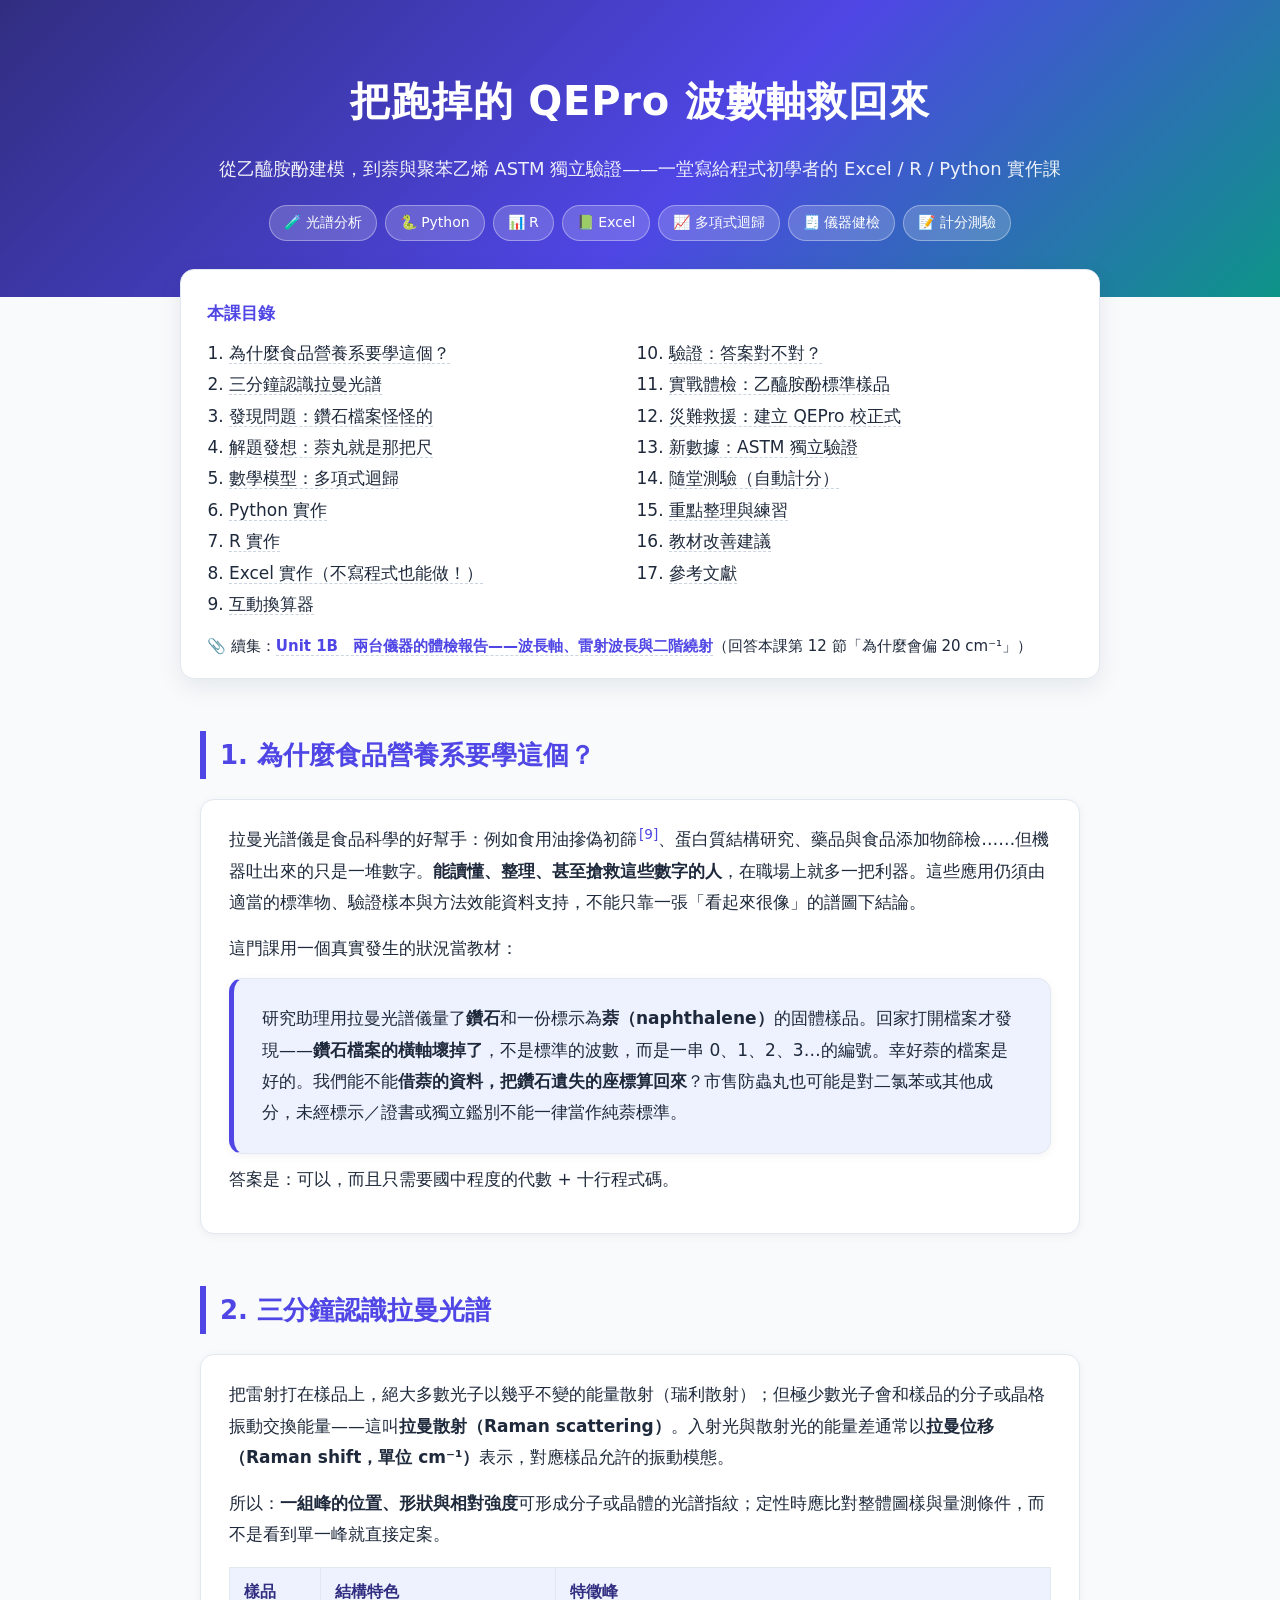
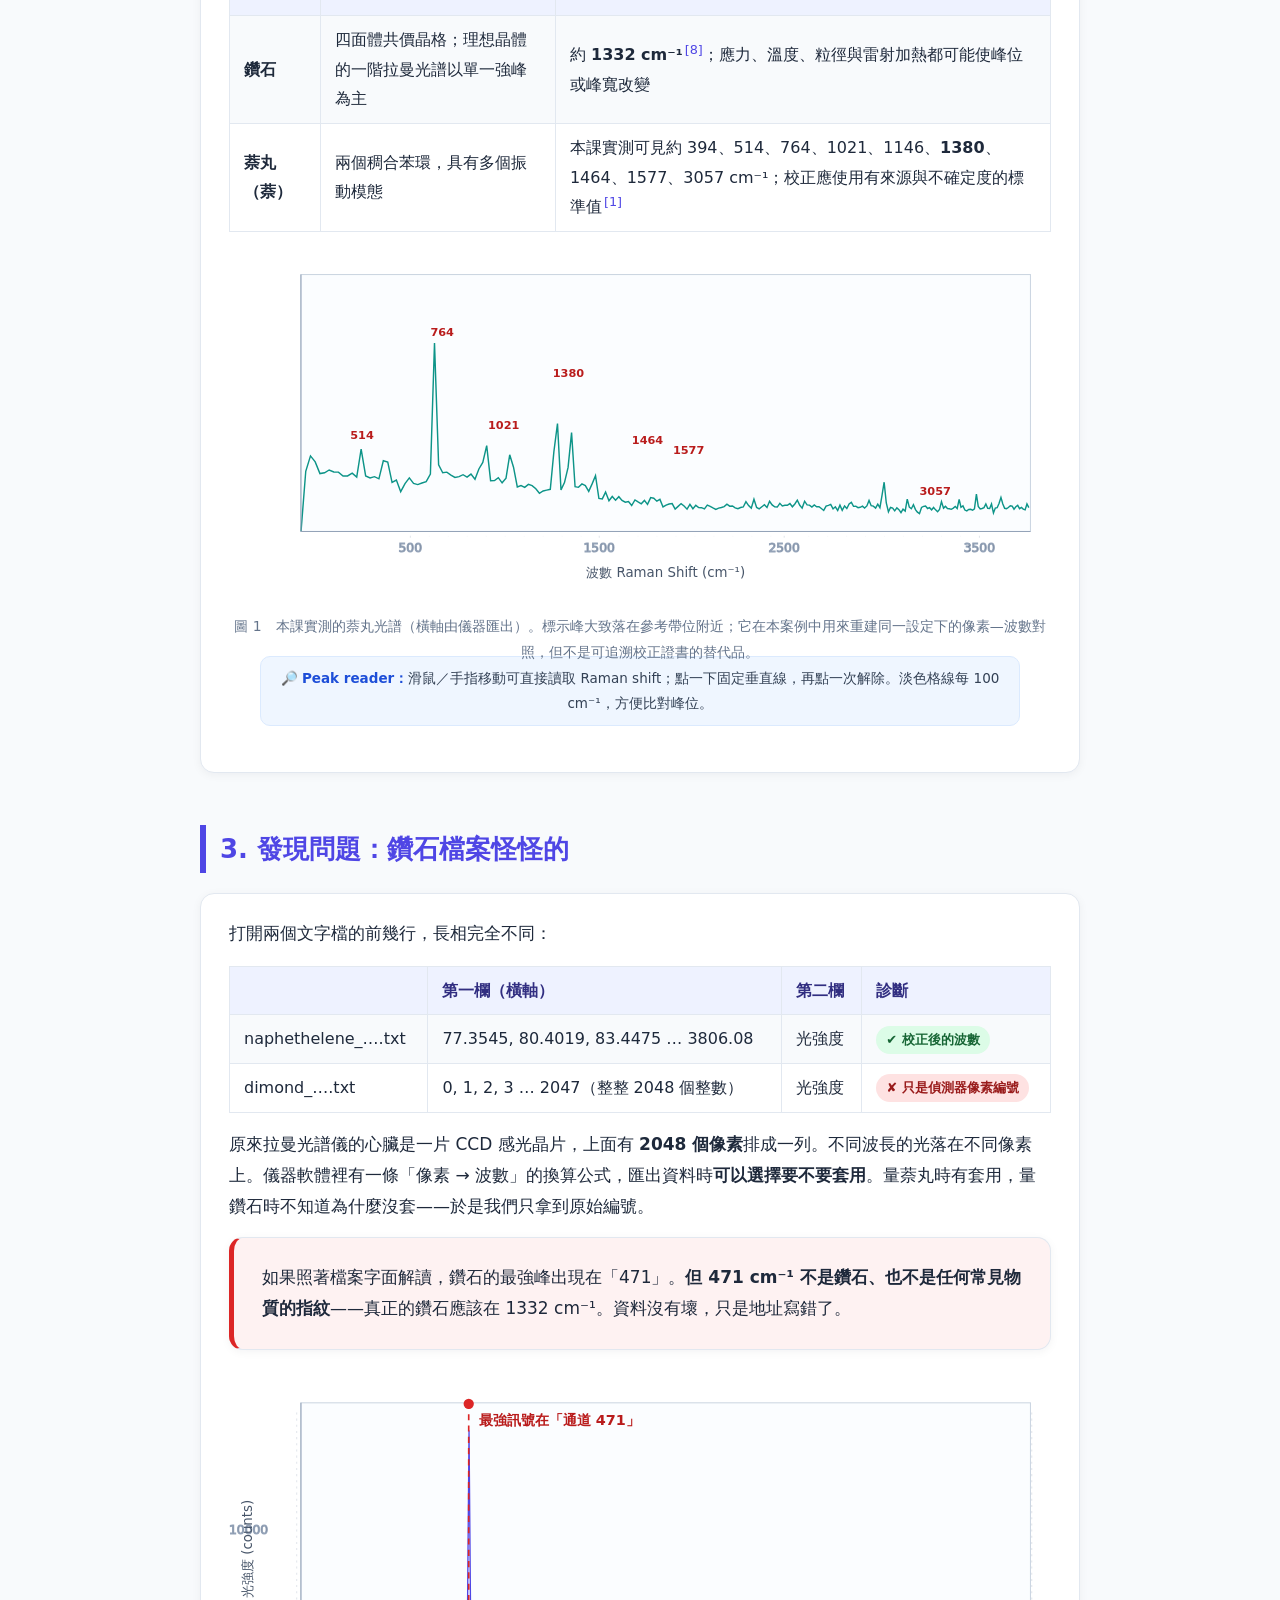
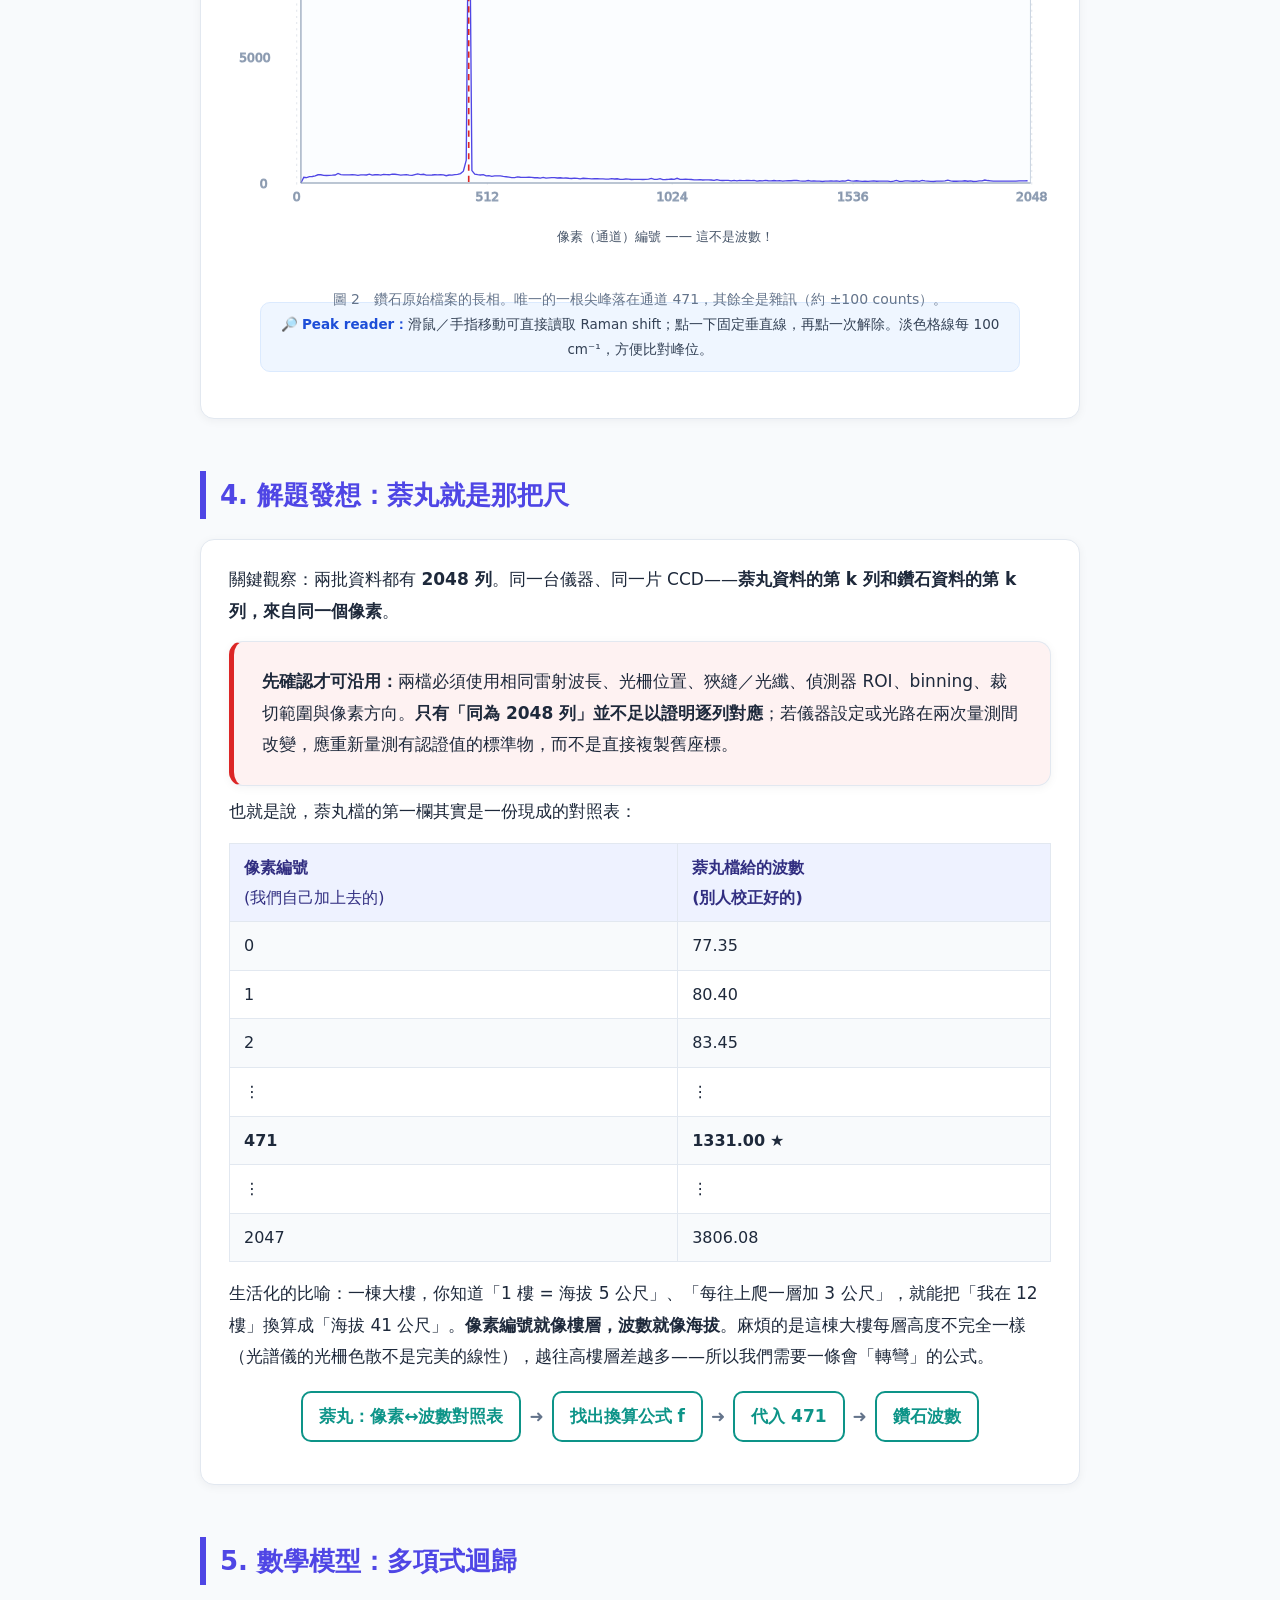
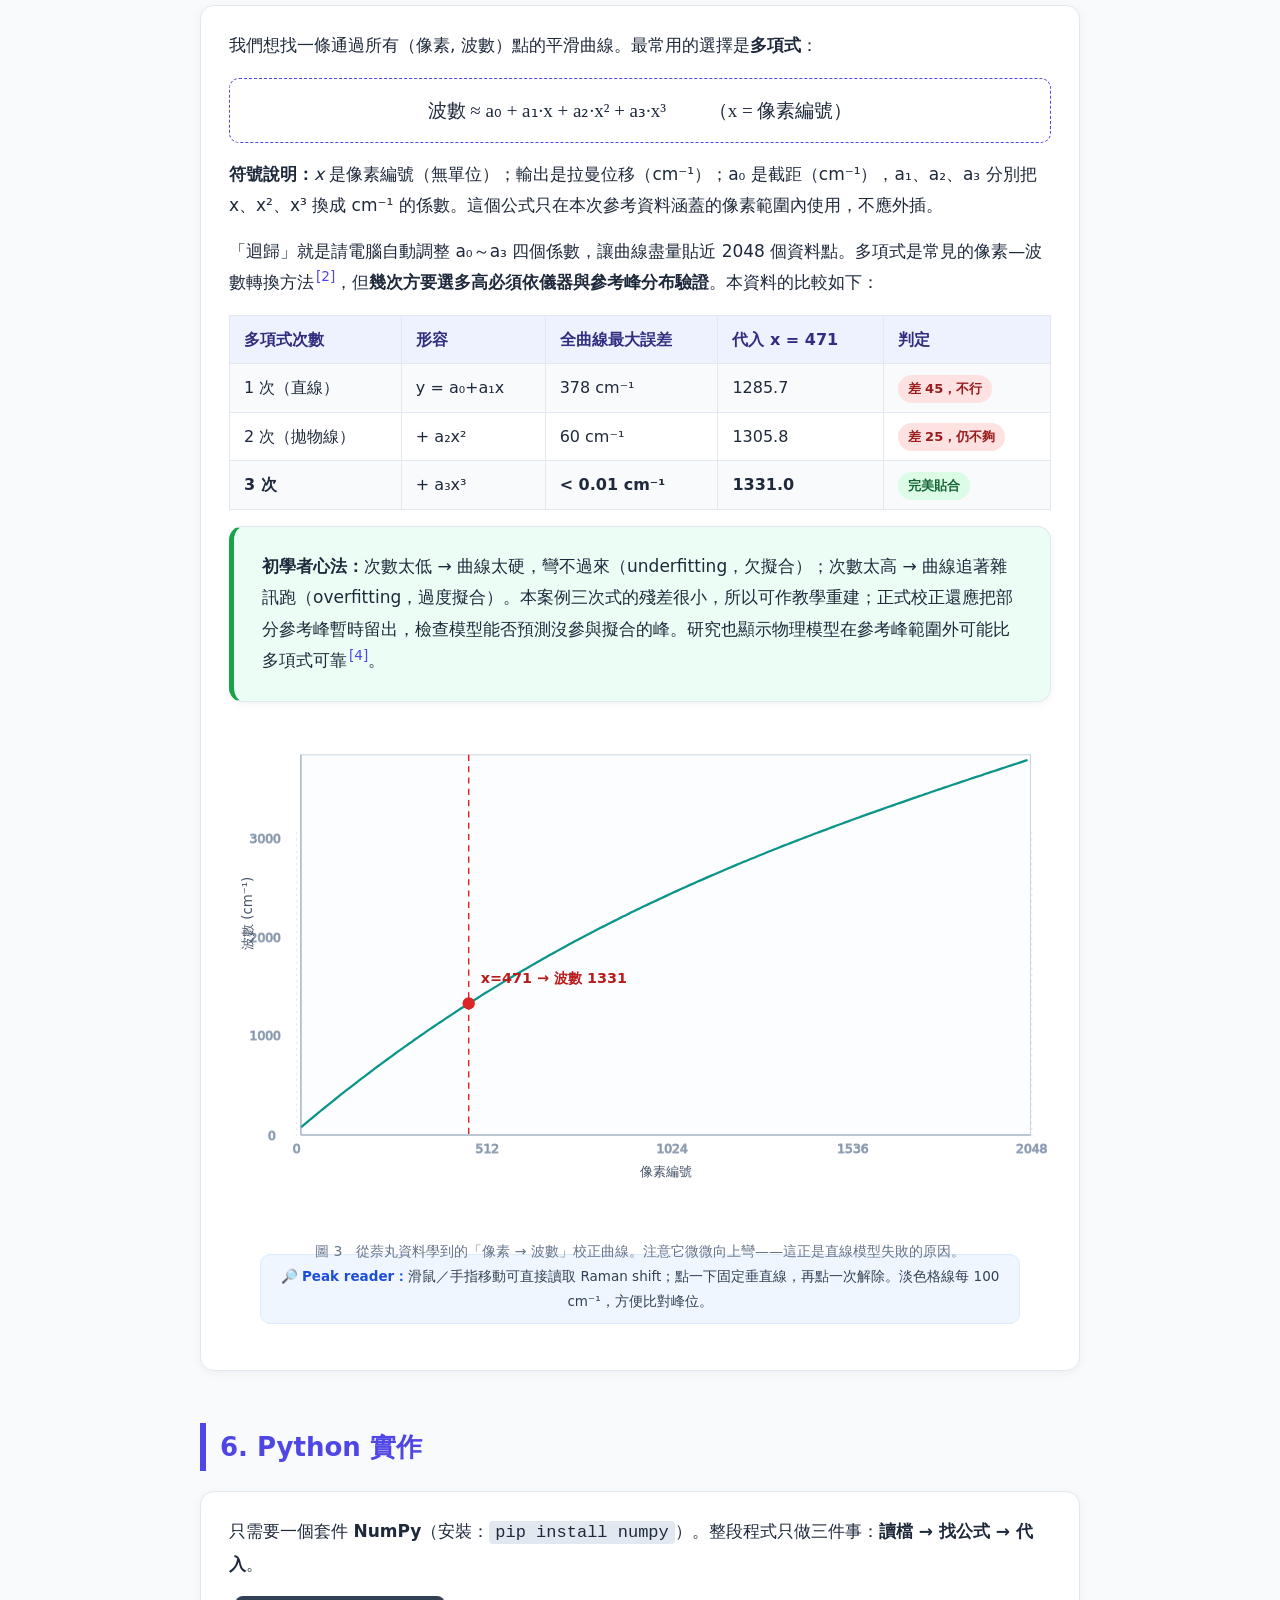
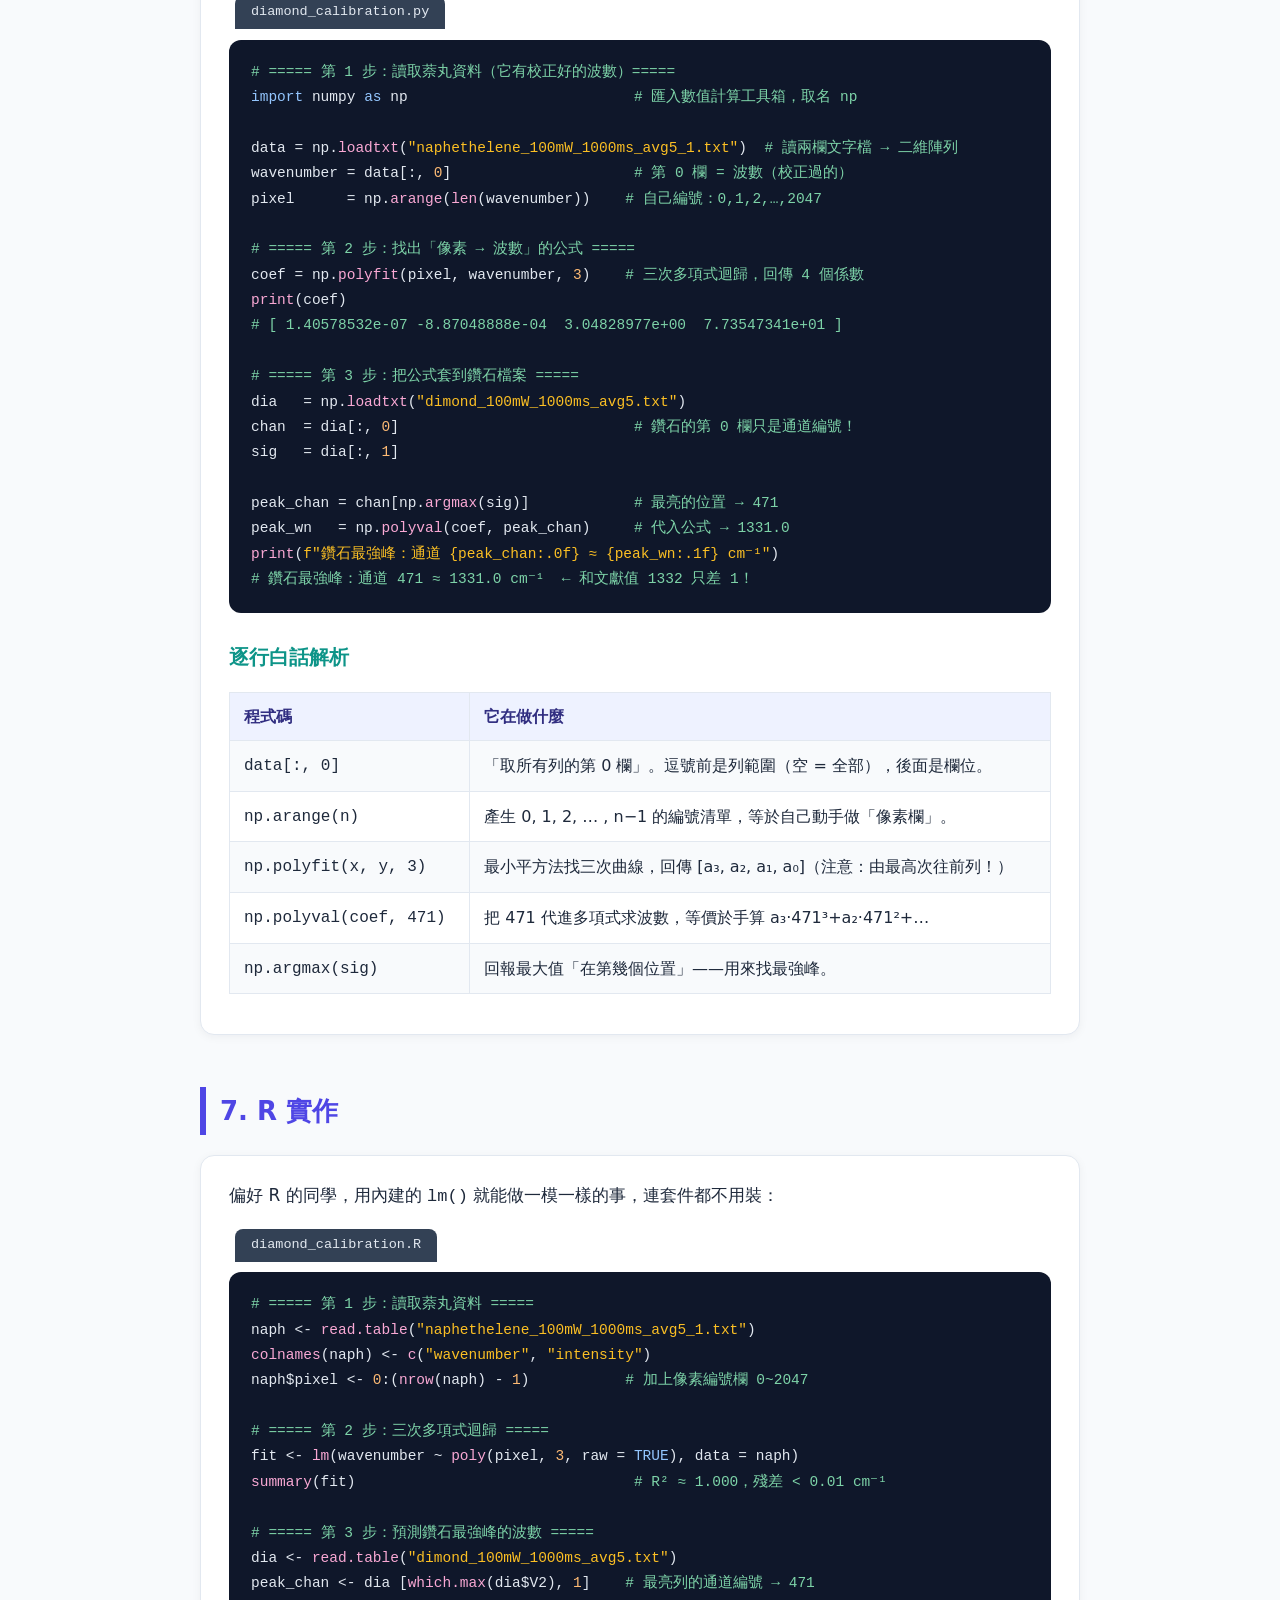
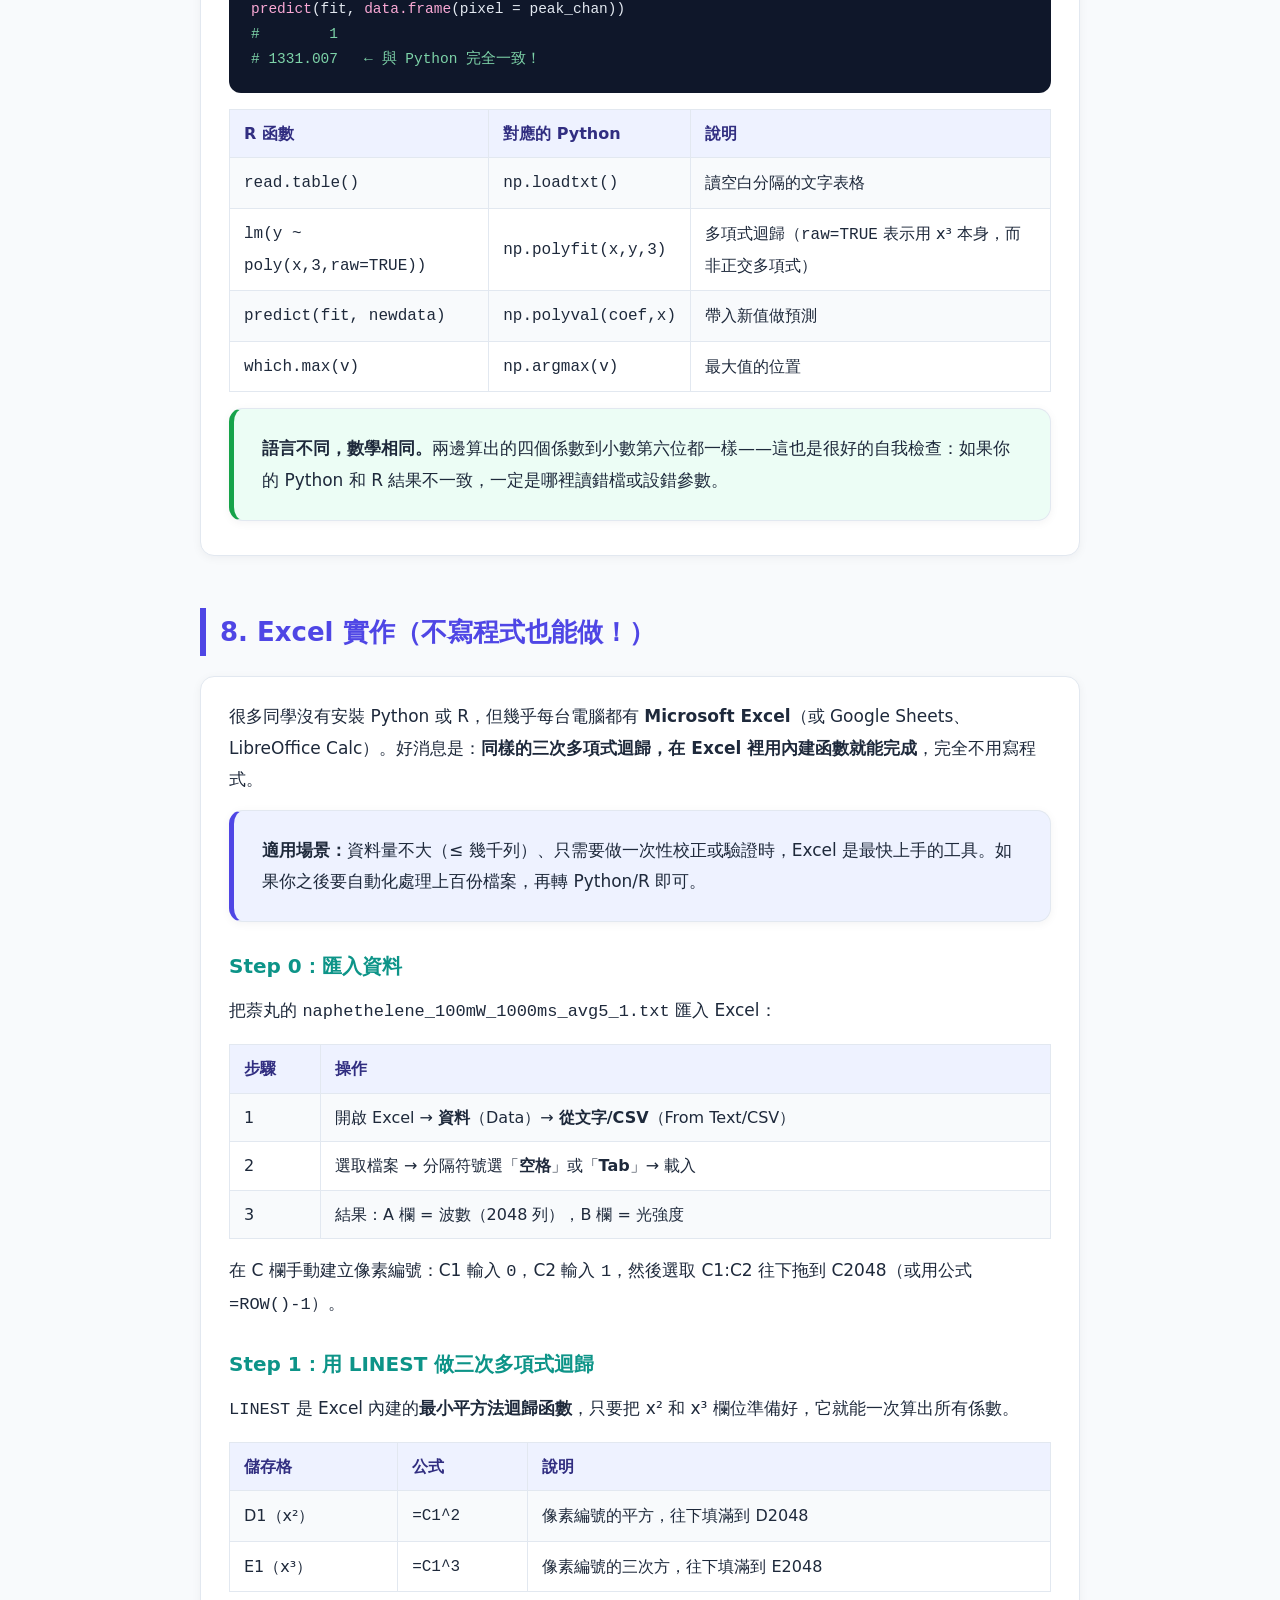
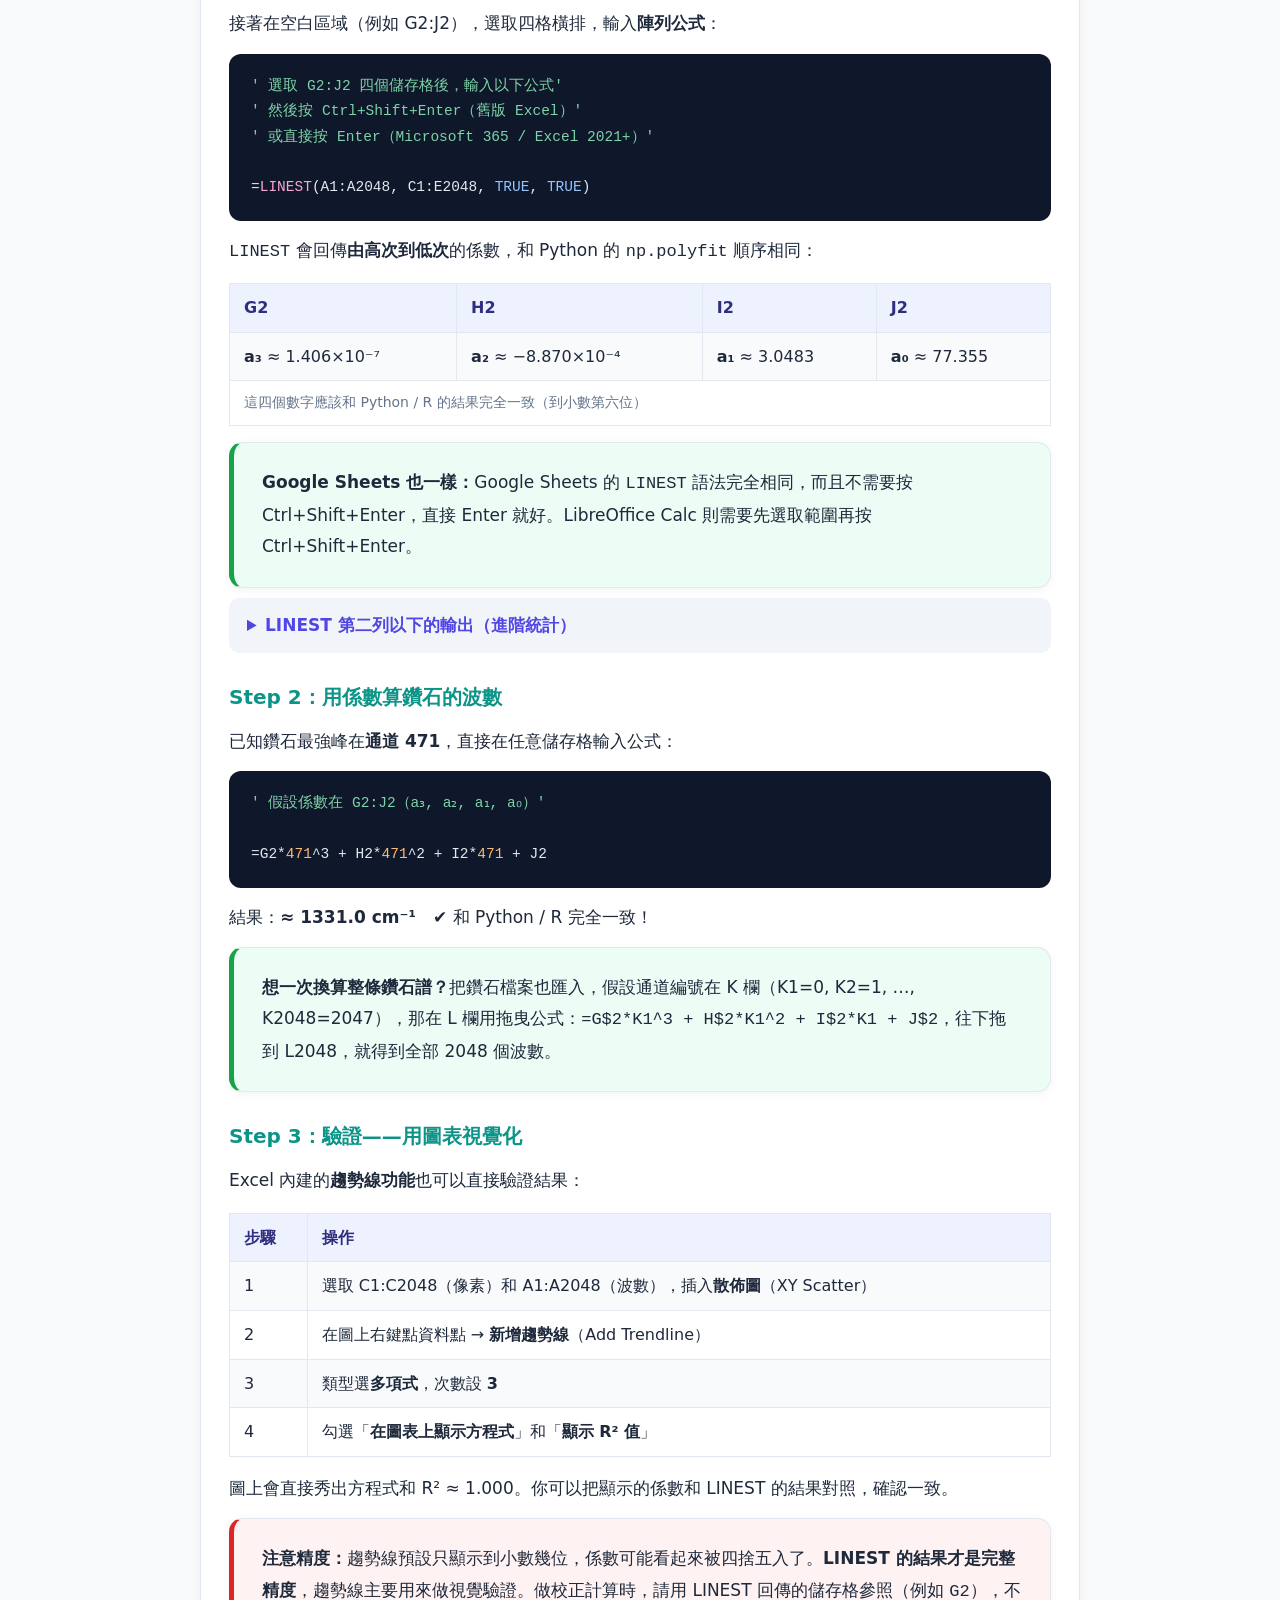
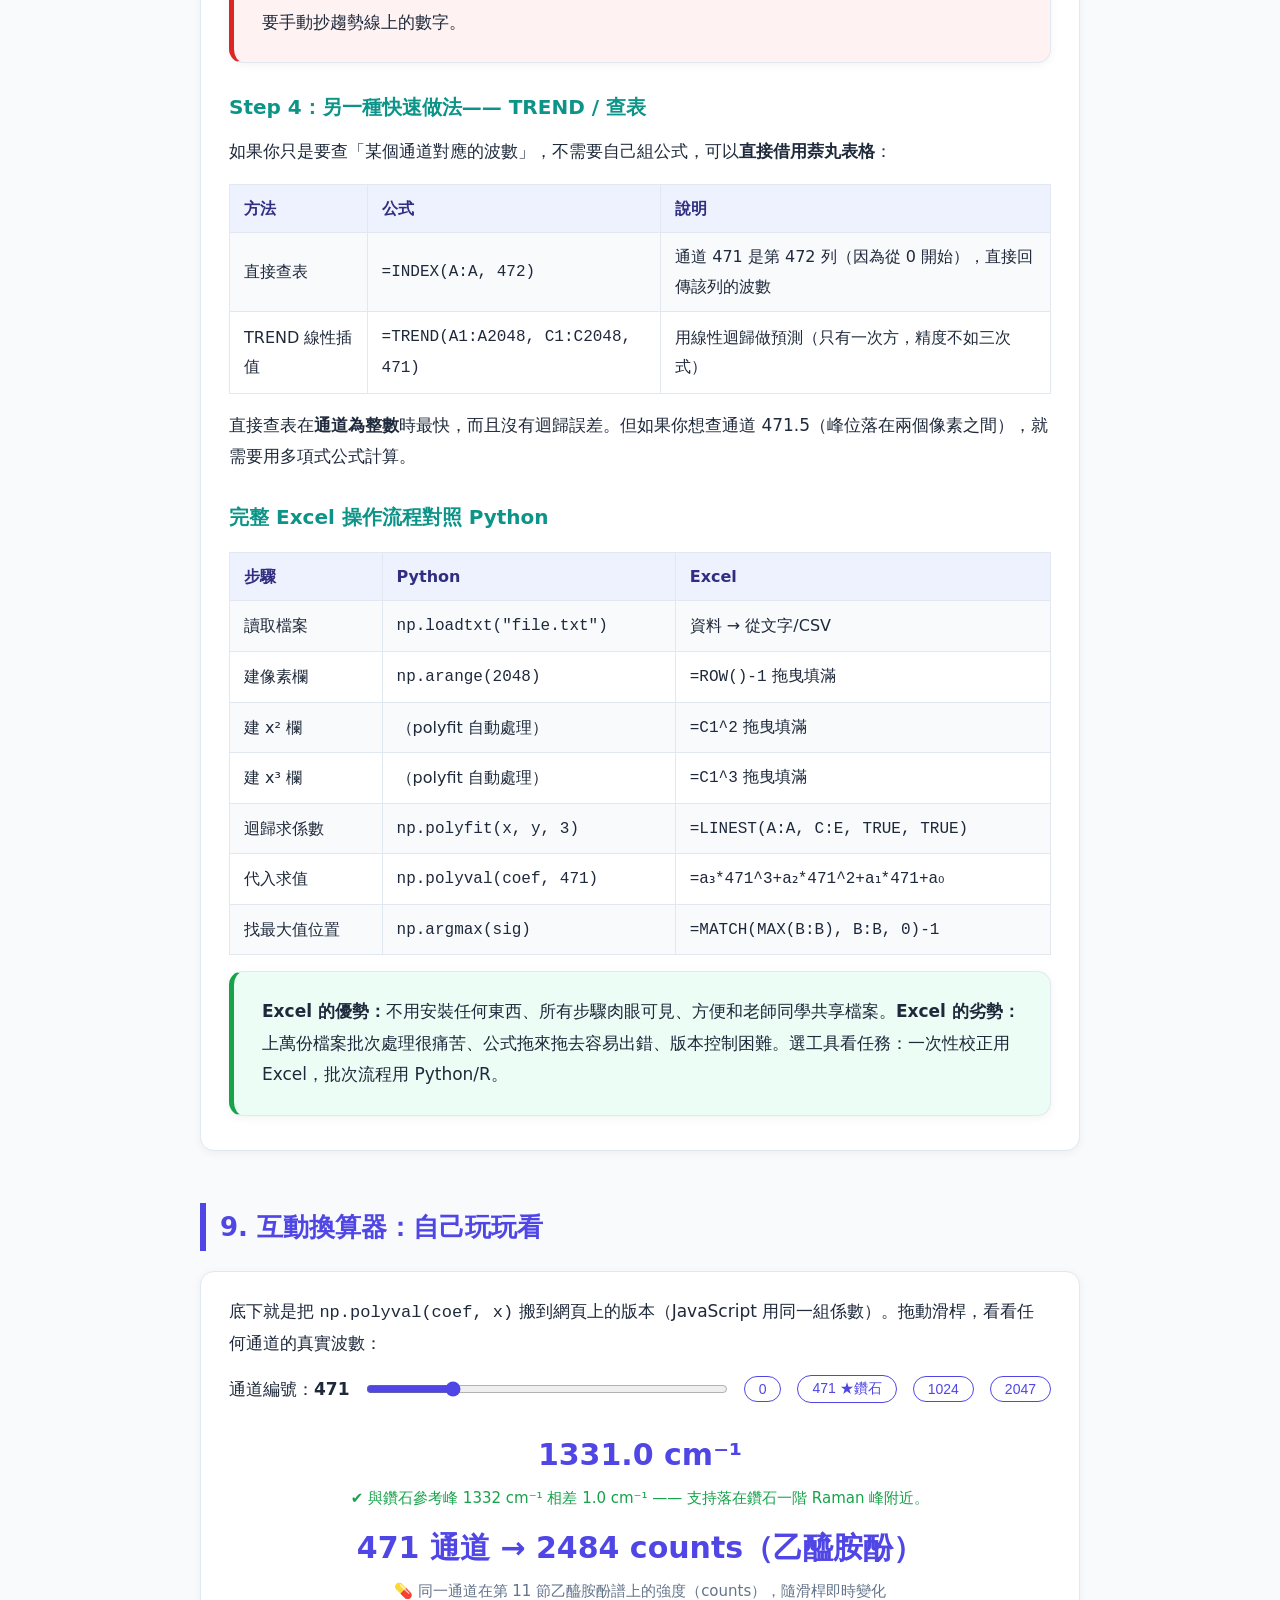
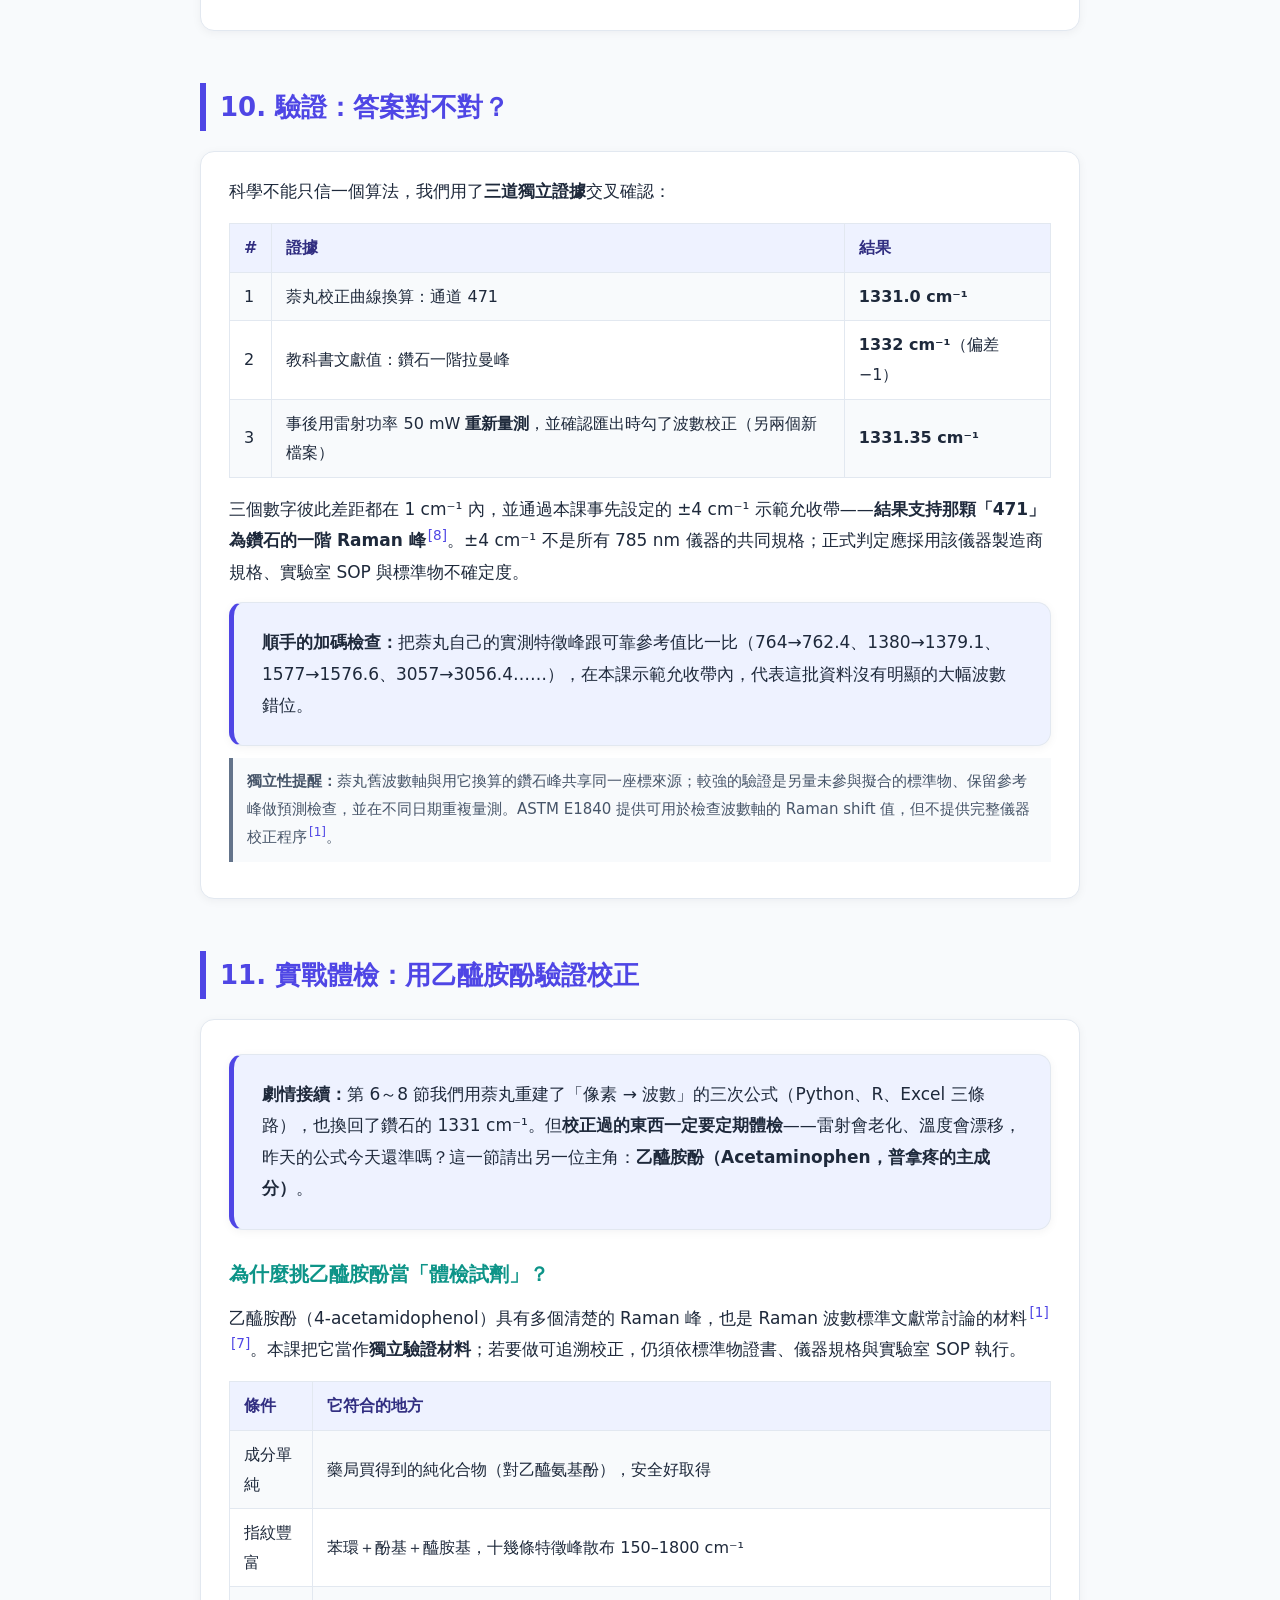
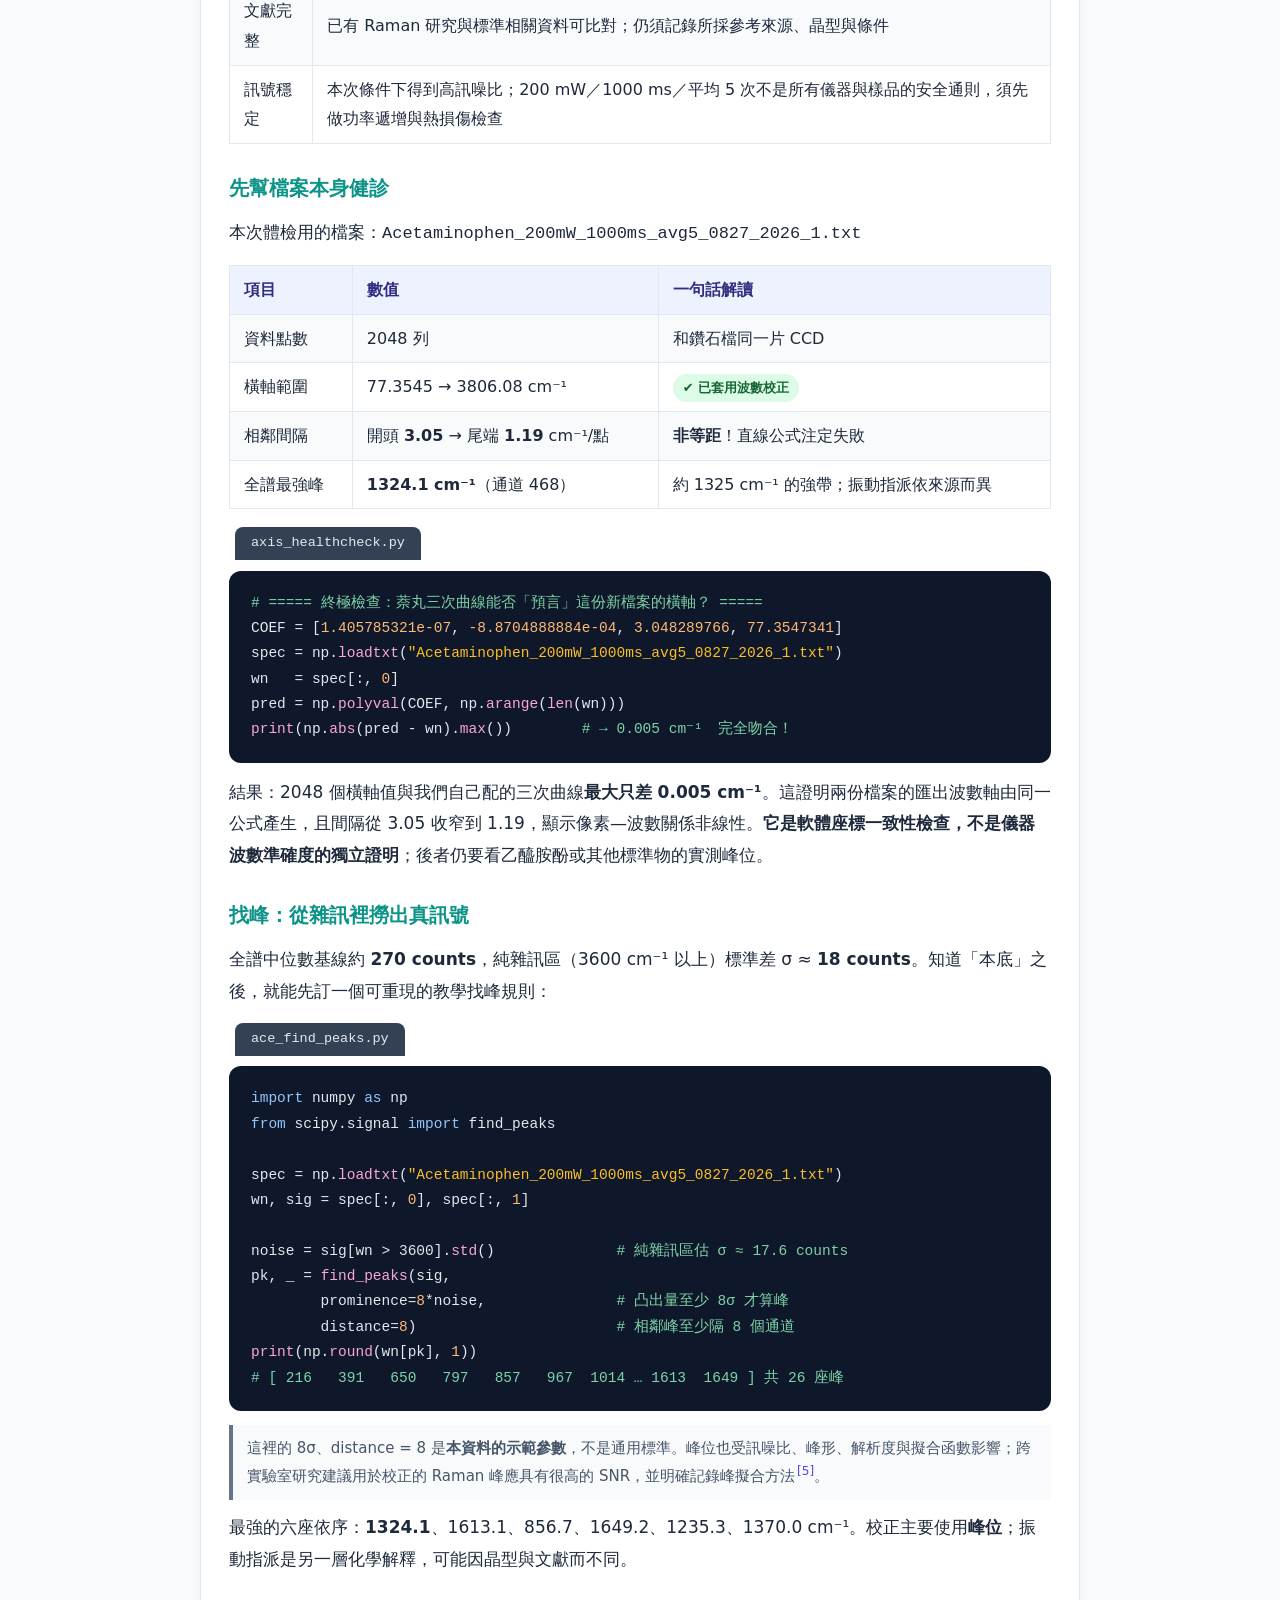
==== commit c938f77b: "Improve Raman spectrum axes and add peak reader" ====
--- a/raman_calibration_tutorial.html
+++ b/raman_calibration_tutorial.html
@@ -103,6 +103,7 @@
 .data-quality{border-left:5px solid #f59e0b;background:#fffbeb}
 @media(max-width:700px){.metric-grid,.role-grid{grid-template-columns:1fr}}
 </style>
+<link rel="stylesheet" href="spectra-enhance.css">
 </head>
 <body>
 
@@ -955,5 +956,6 @@
 拉曼光譜波數校正教學 · Imai Optics：健康比較 · QEPro：乙醯胺酚建模、Naphthalene ×3 與 PS 多功率獨立驗證 · Python 3 / NumPy、R、Excel（LINEST）
 </footer>
 </div>
+<script src="spectra-enhance.js" defer></script>
 </body>
 </html>
--- a/spectra-enhance.css
+++ b/spectra-enhance.css
@@ -0,0 +1,12 @@
+/* Shared Raman spectrum readability + peak-reader enhancements */
+figure svg.spectra-enhanced{overflow:visible;margin-bottom:34px;touch-action:none;cursor:crosshair}
+figure svg.spectra-enhanced text[data-spectra-x-tick="1"]{font-size:12px!important;fill:#475569!important}
+figure svg.spectra-enhanced .spectra-grid-major{stroke:#94a3b8;stroke-width:1;stroke-opacity:.28;stroke-dasharray:2 4;pointer-events:none}
+figure svg.spectra-enhanced .spectra-grid-minor{stroke:#cbd5e1;stroke-width:.8;stroke-opacity:.20;stroke-dasharray:1 5;pointer-events:none}
+figure svg.spectra-enhanced .spectra-reader-line{stroke:#e11d48;stroke-width:1.5;stroke-dasharray:5 4;pointer-events:none}
+figure svg.spectra-enhanced .spectra-reader-dot{fill:#e11d48;stroke:#fff;stroke-width:1.5;pointer-events:none}
+figure svg.spectra-enhanced .spectra-reader-label-bg{fill:#0f172a;fill-opacity:.92;rx:7;ry:7;pointer-events:none}
+figure svg.spectra-enhanced .spectra-reader-label{fill:#fff!important;font-size:12px!important;font-weight:700;pointer-events:none}
+.spectra-help{margin:-10px auto 14px;max-width:760px;padding:9px 12px;border:1px solid #dbeafe;border-radius:10px;background:#eff6ff;color:#334155;font-size:13.5px;text-align:center}
+.spectra-help b{color:#1d4ed8}
+@media(max-width:700px){figure svg.spectra-enhanced text[data-spectra-x-tick="1"]{font-size:10.5px!important}.spectra-help{font-size:12.5px}}
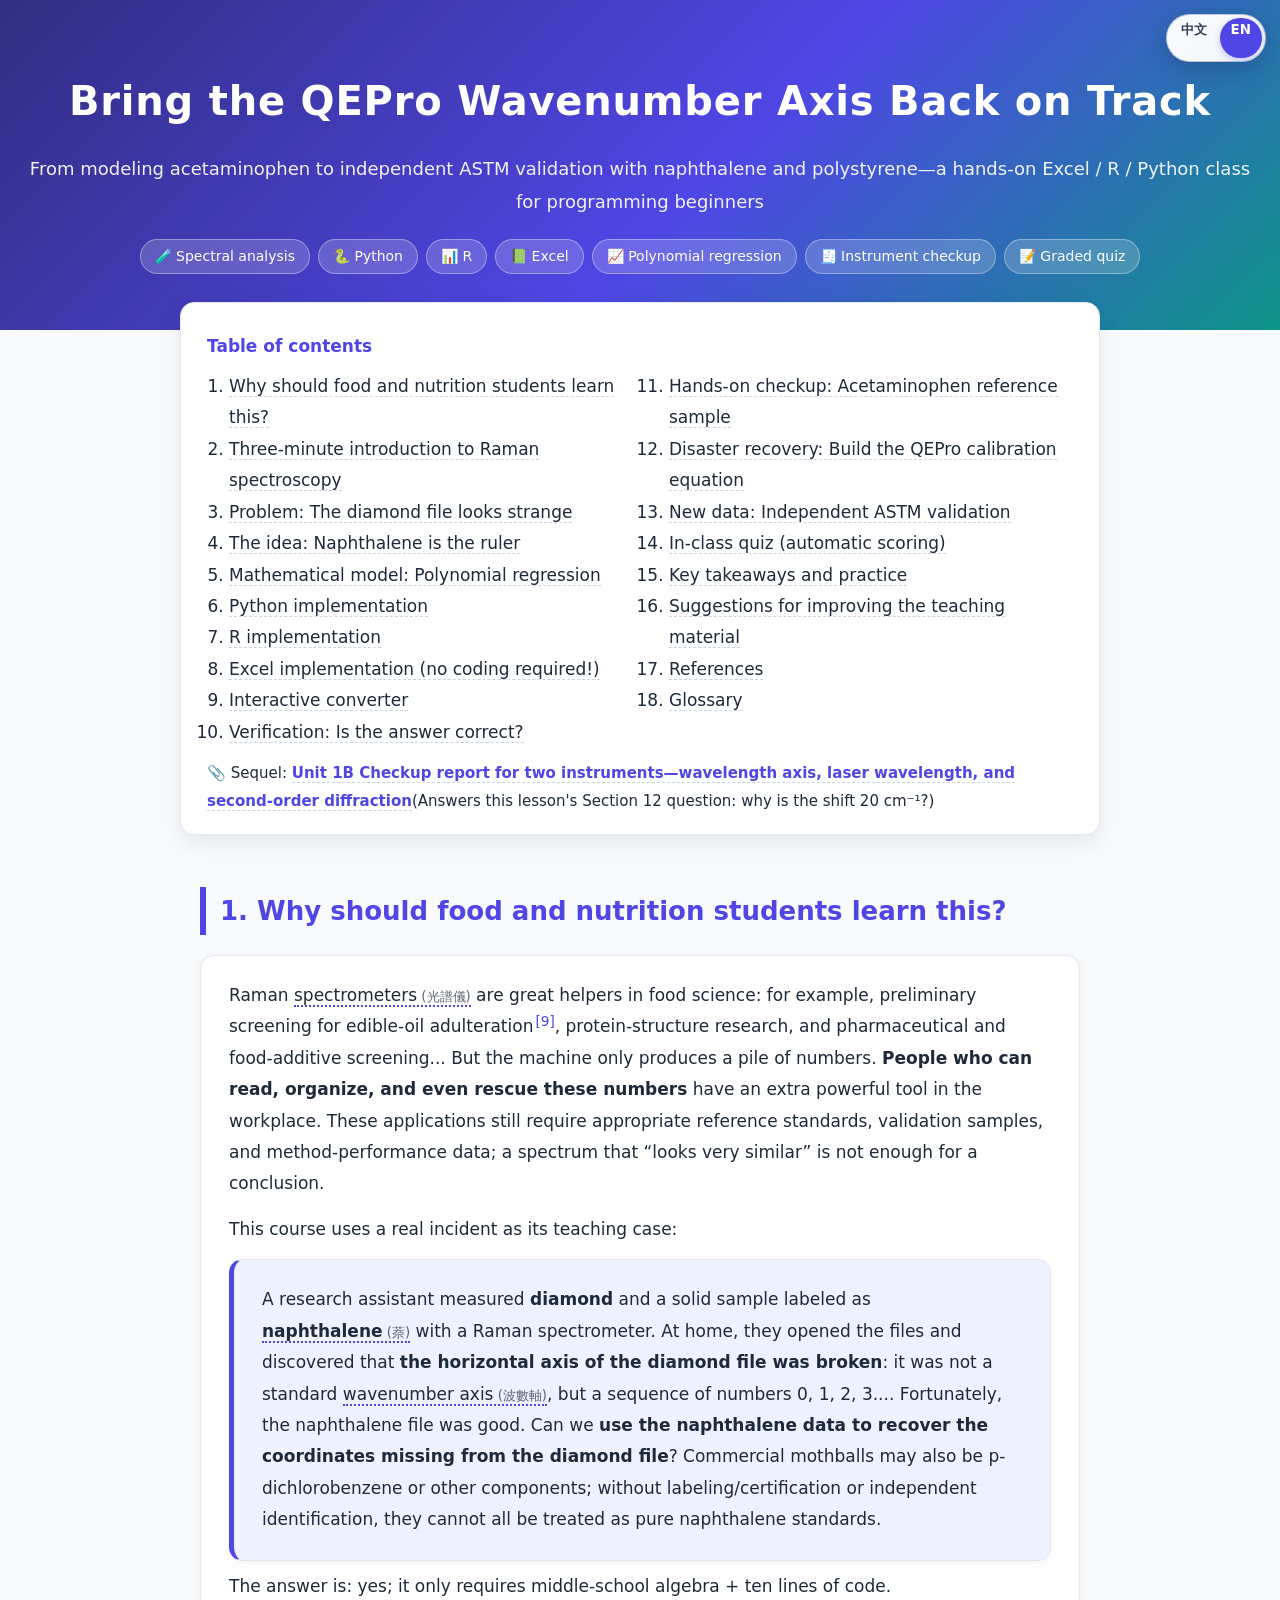
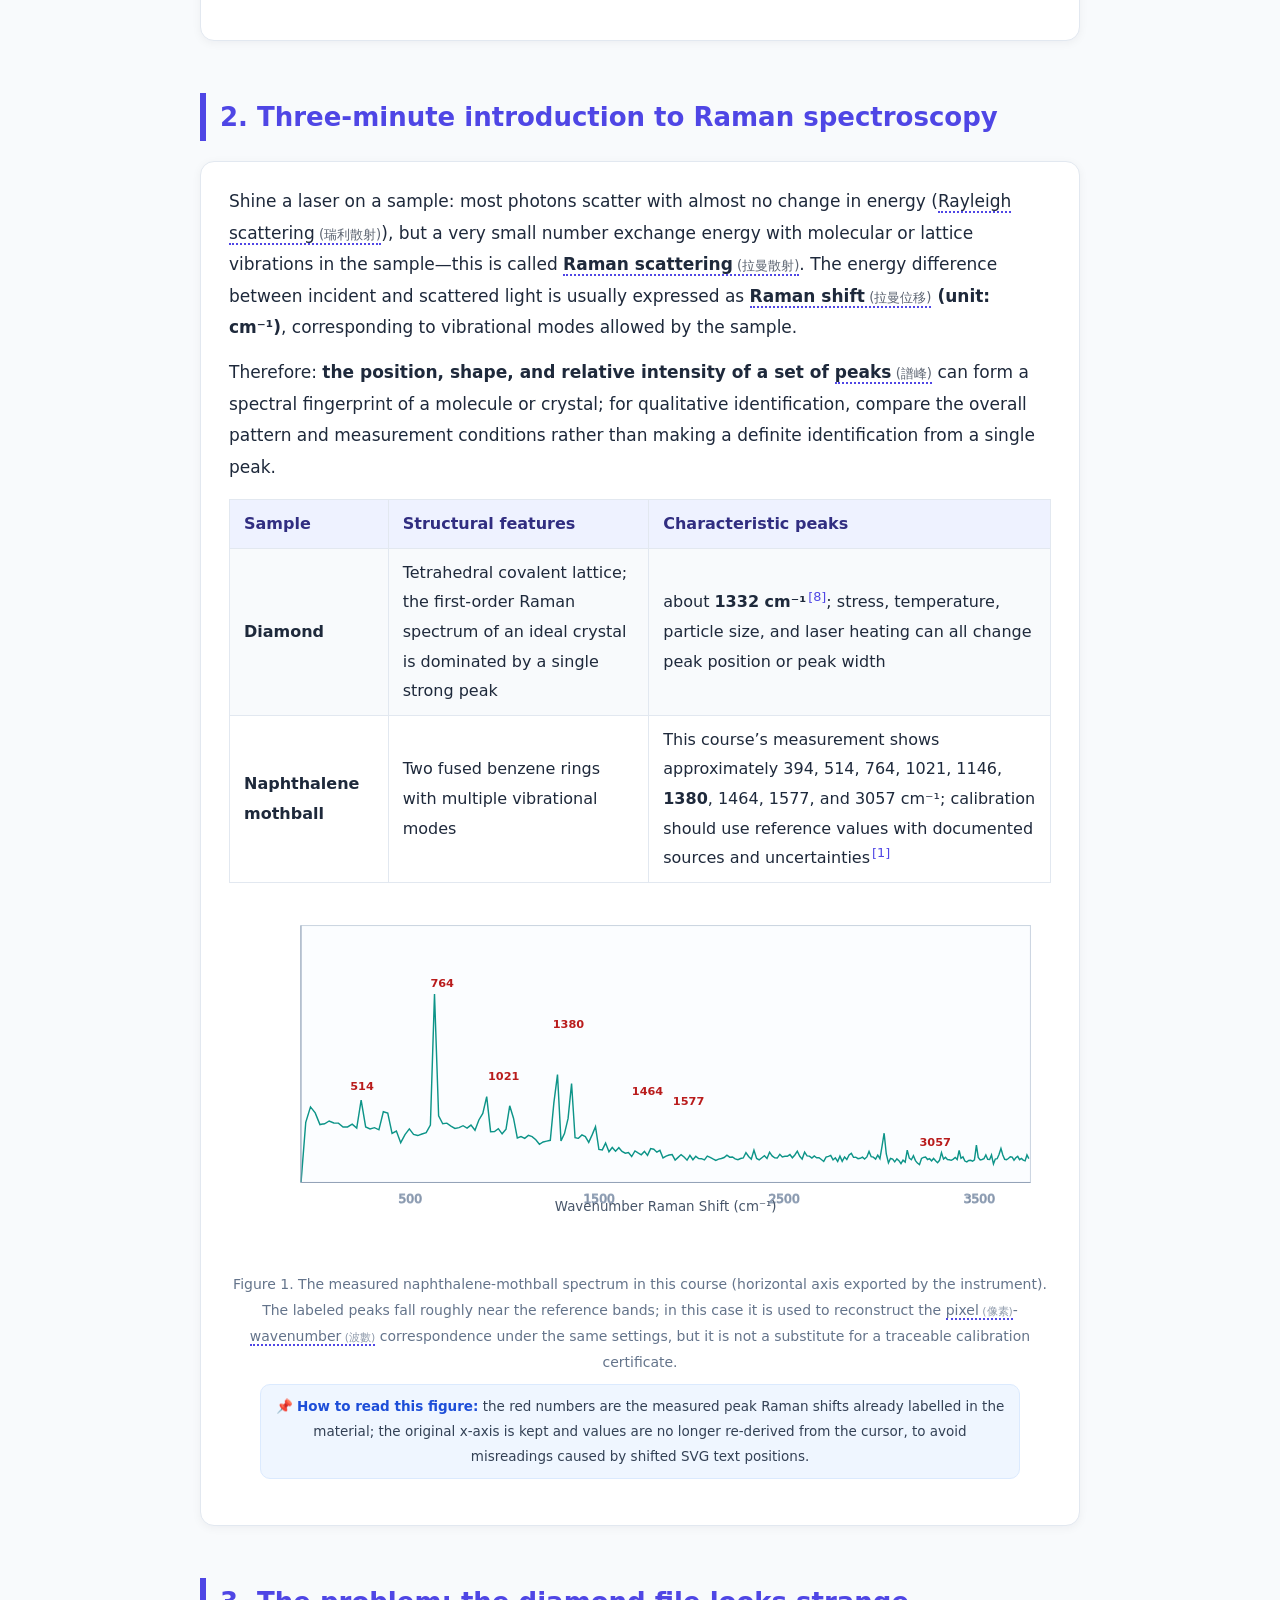
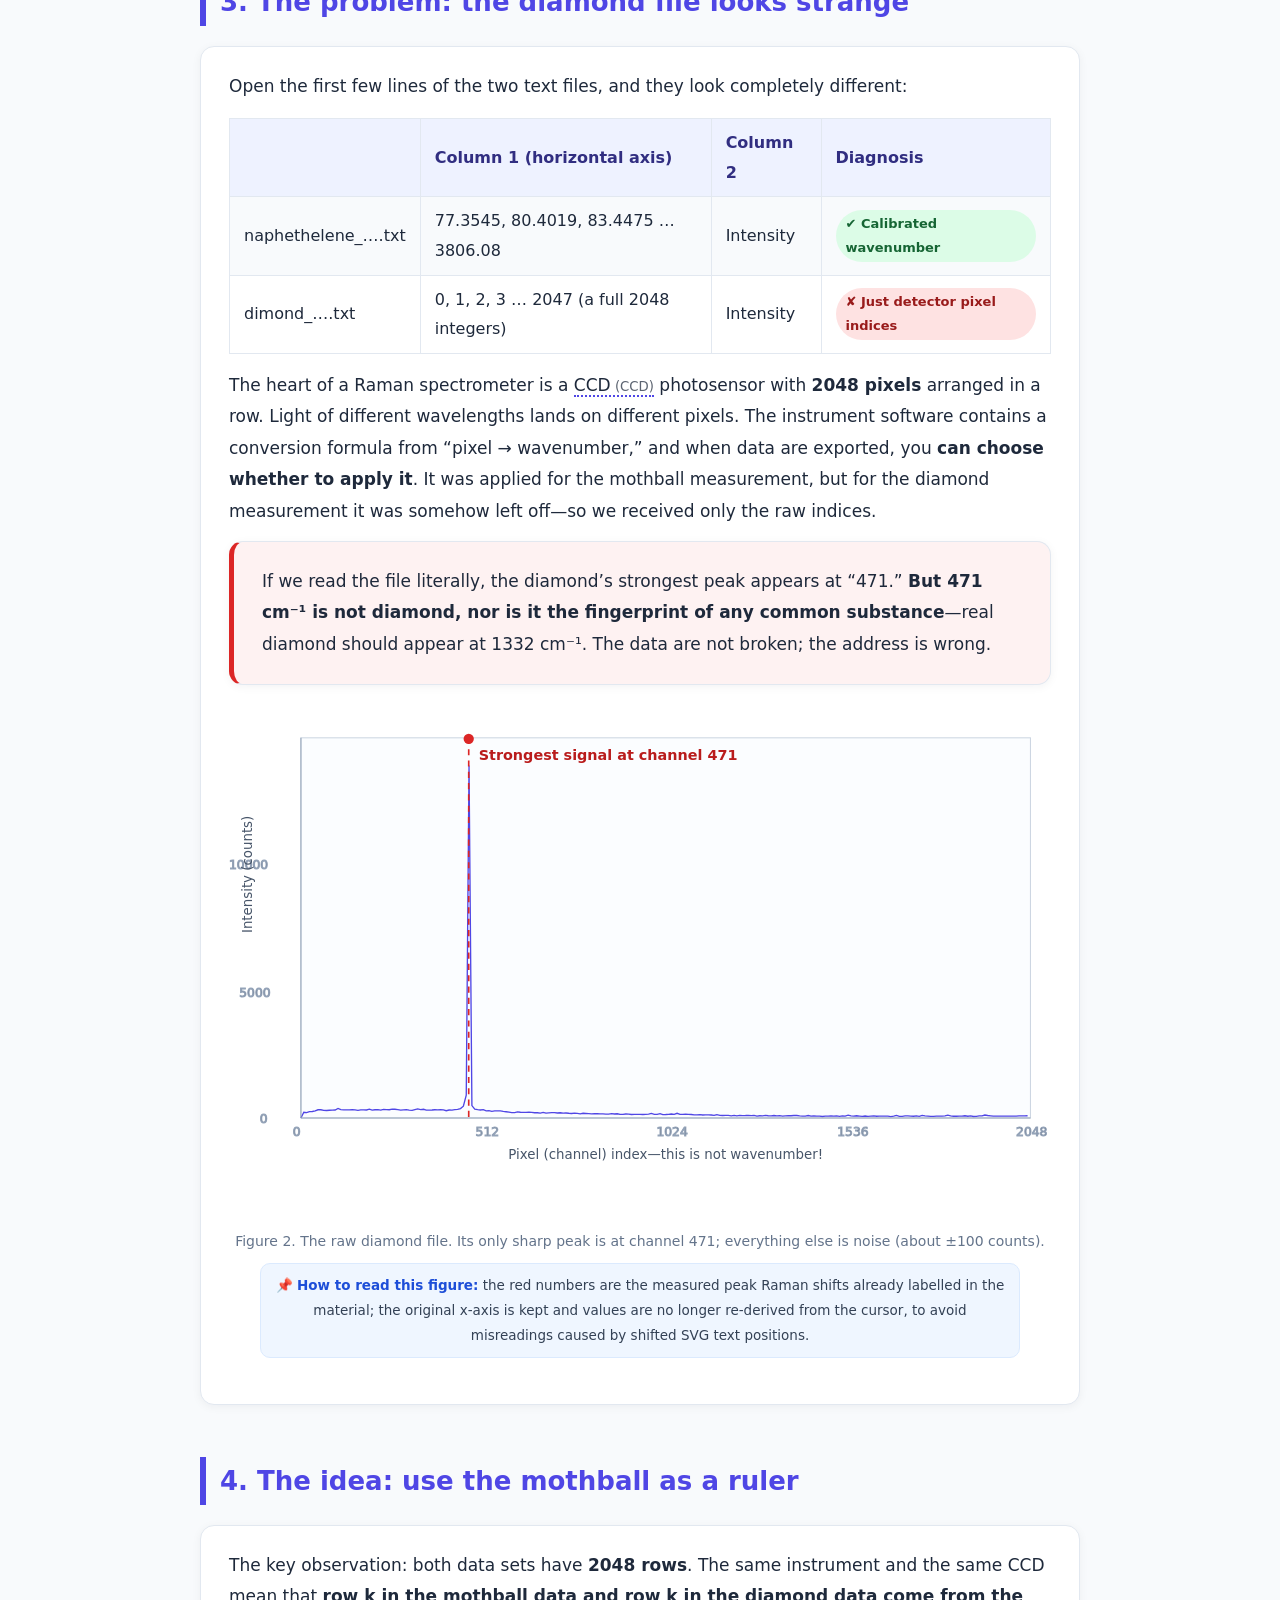
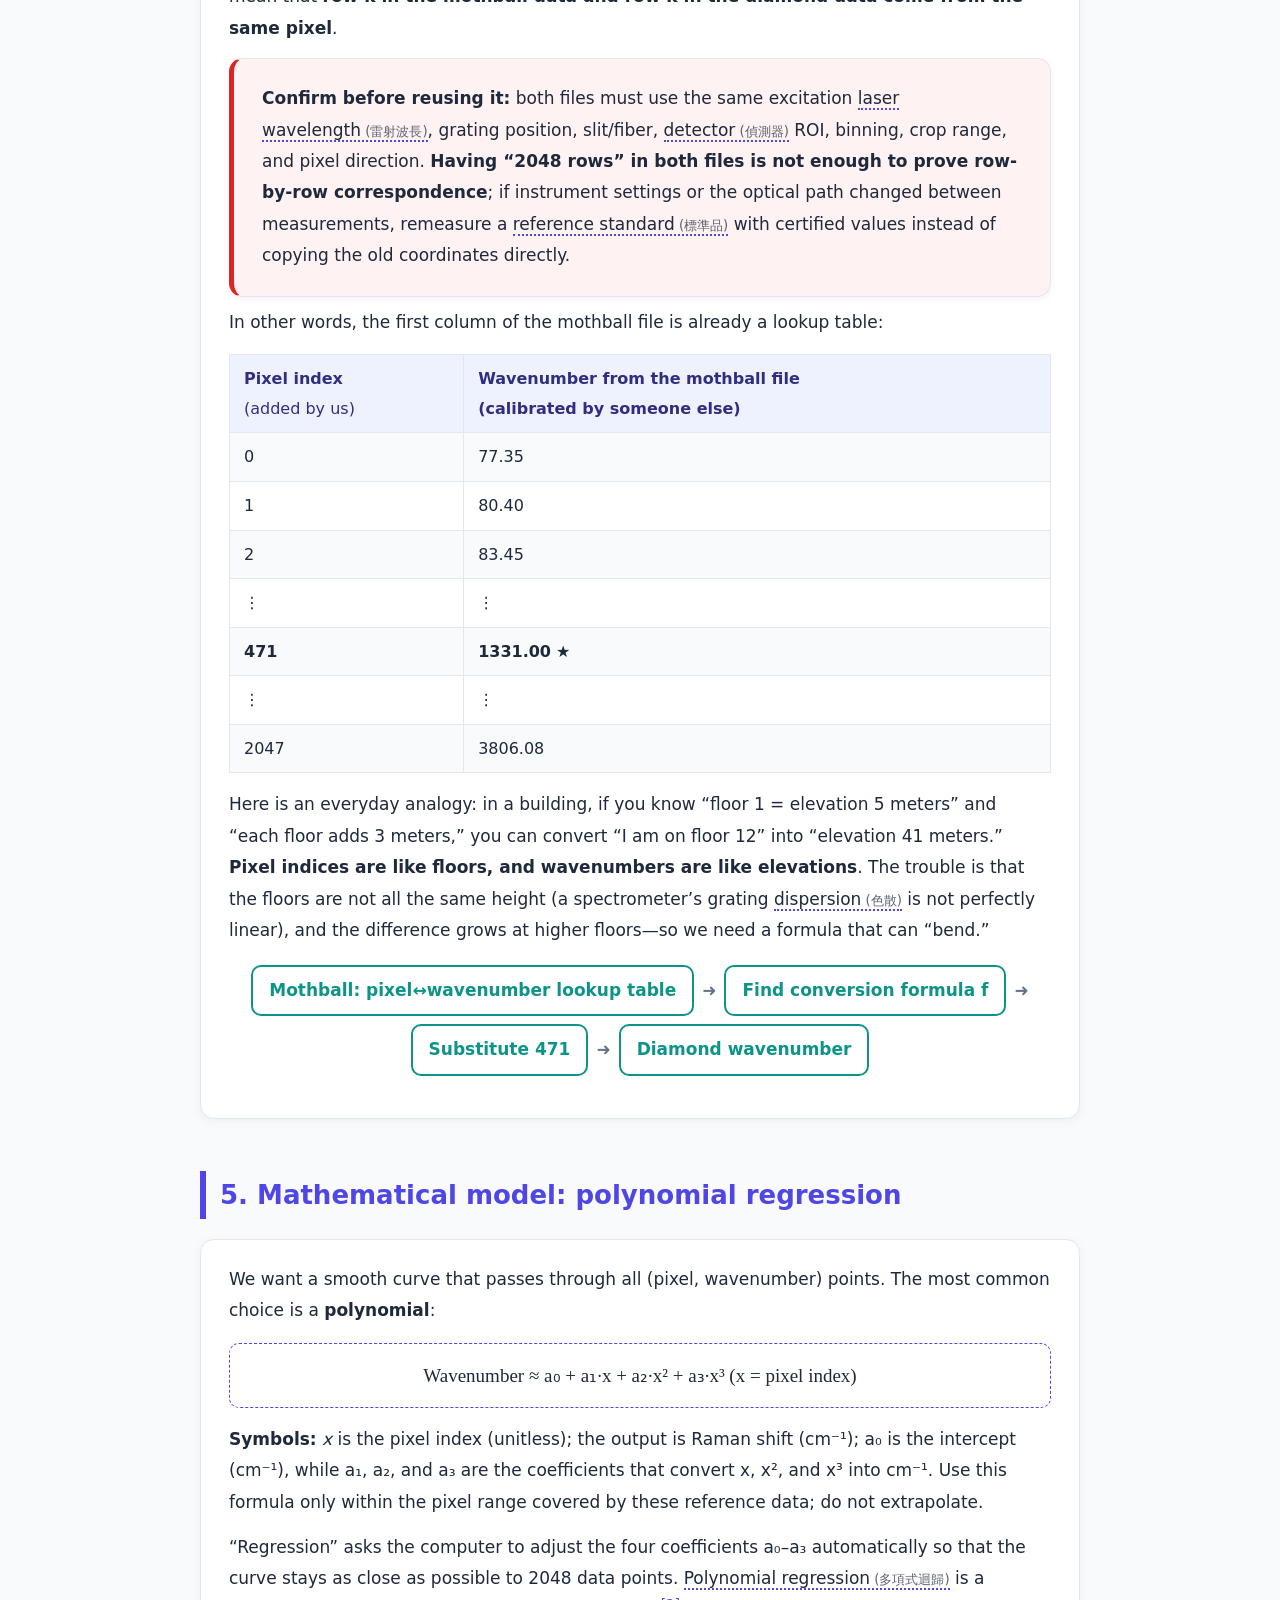
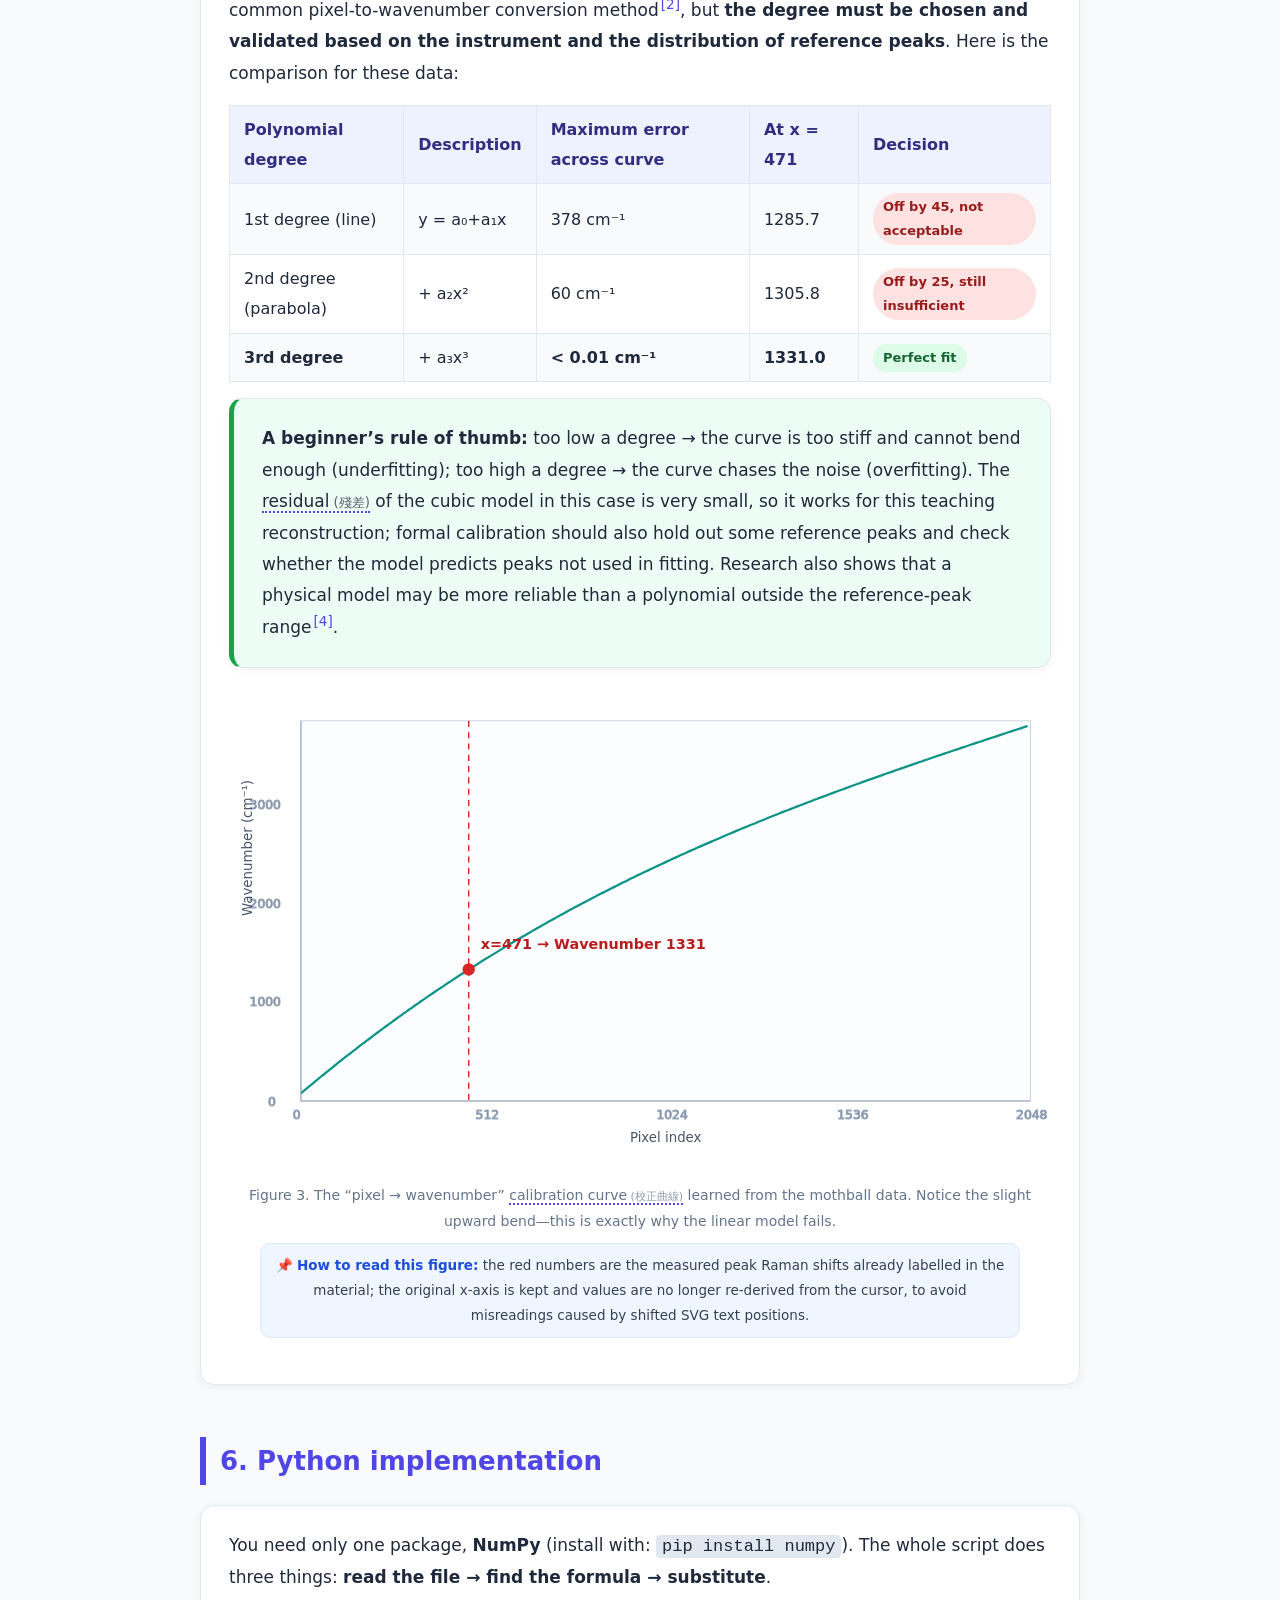
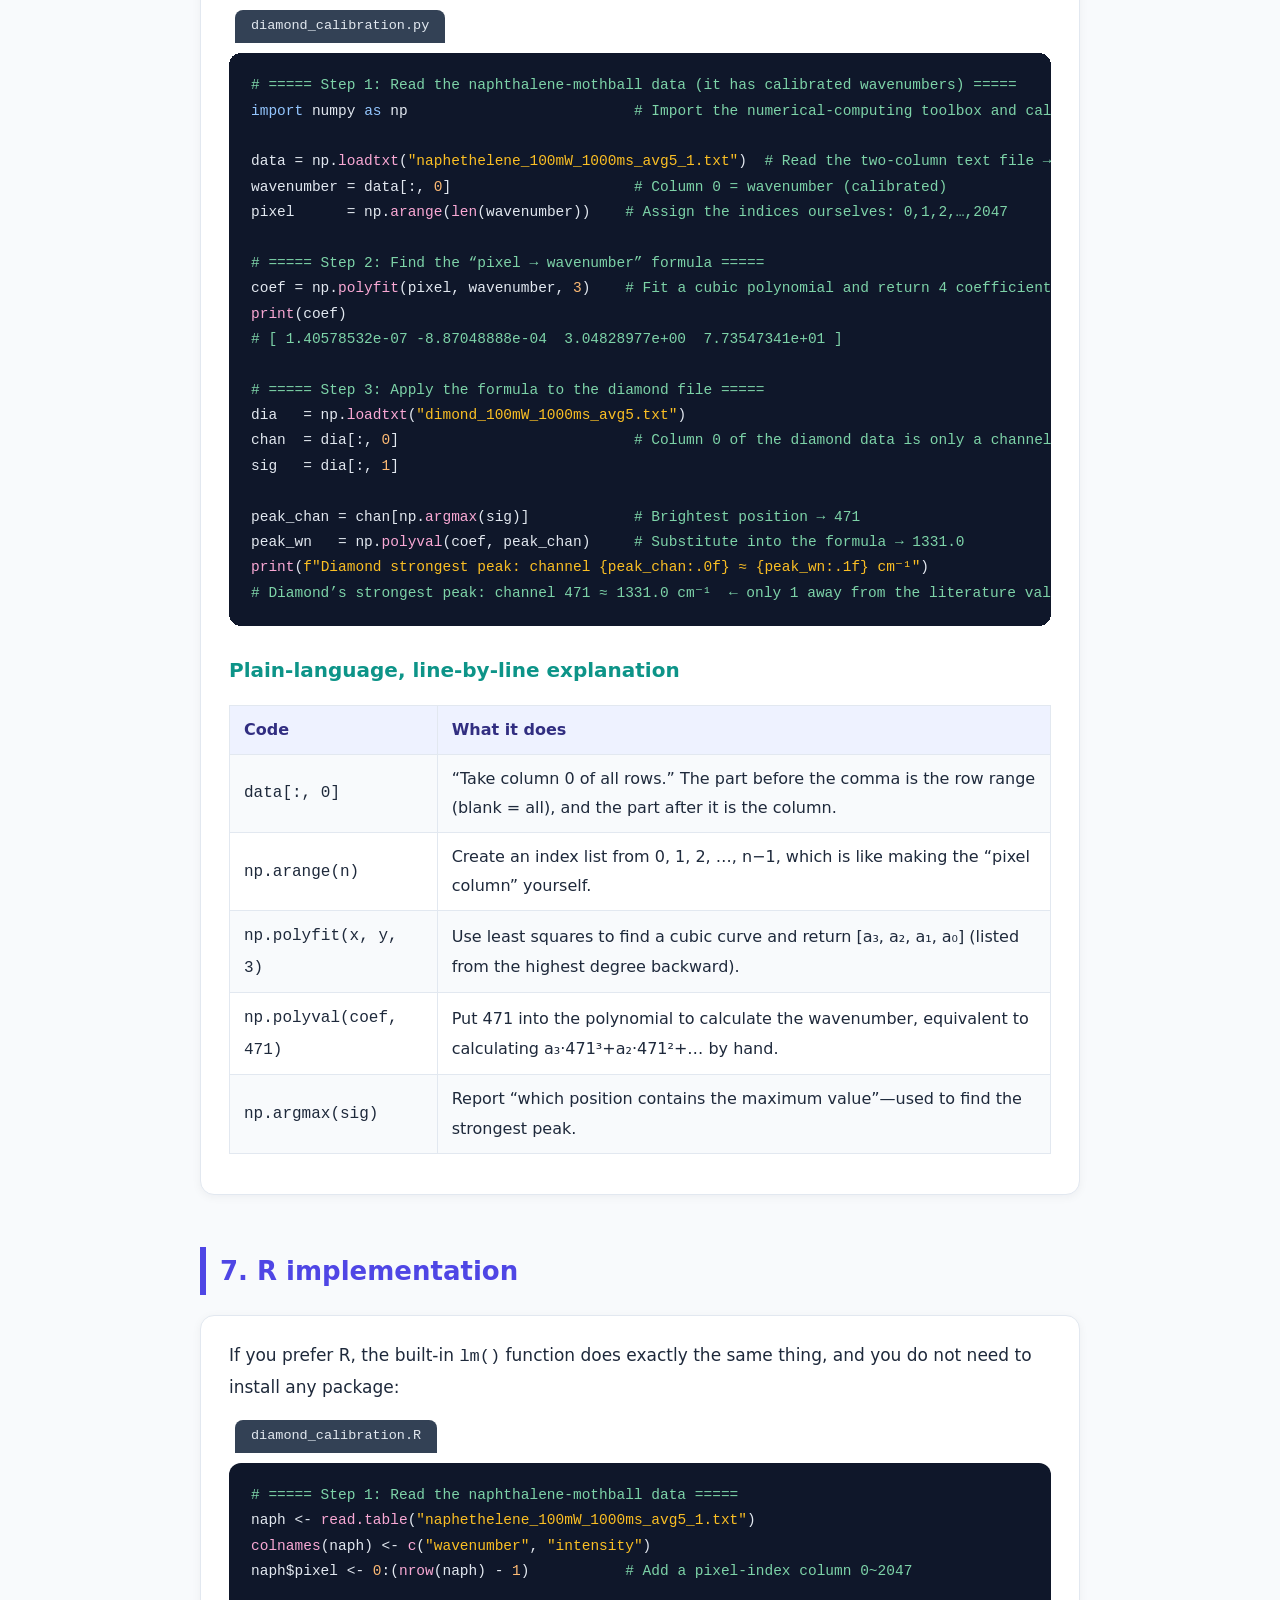
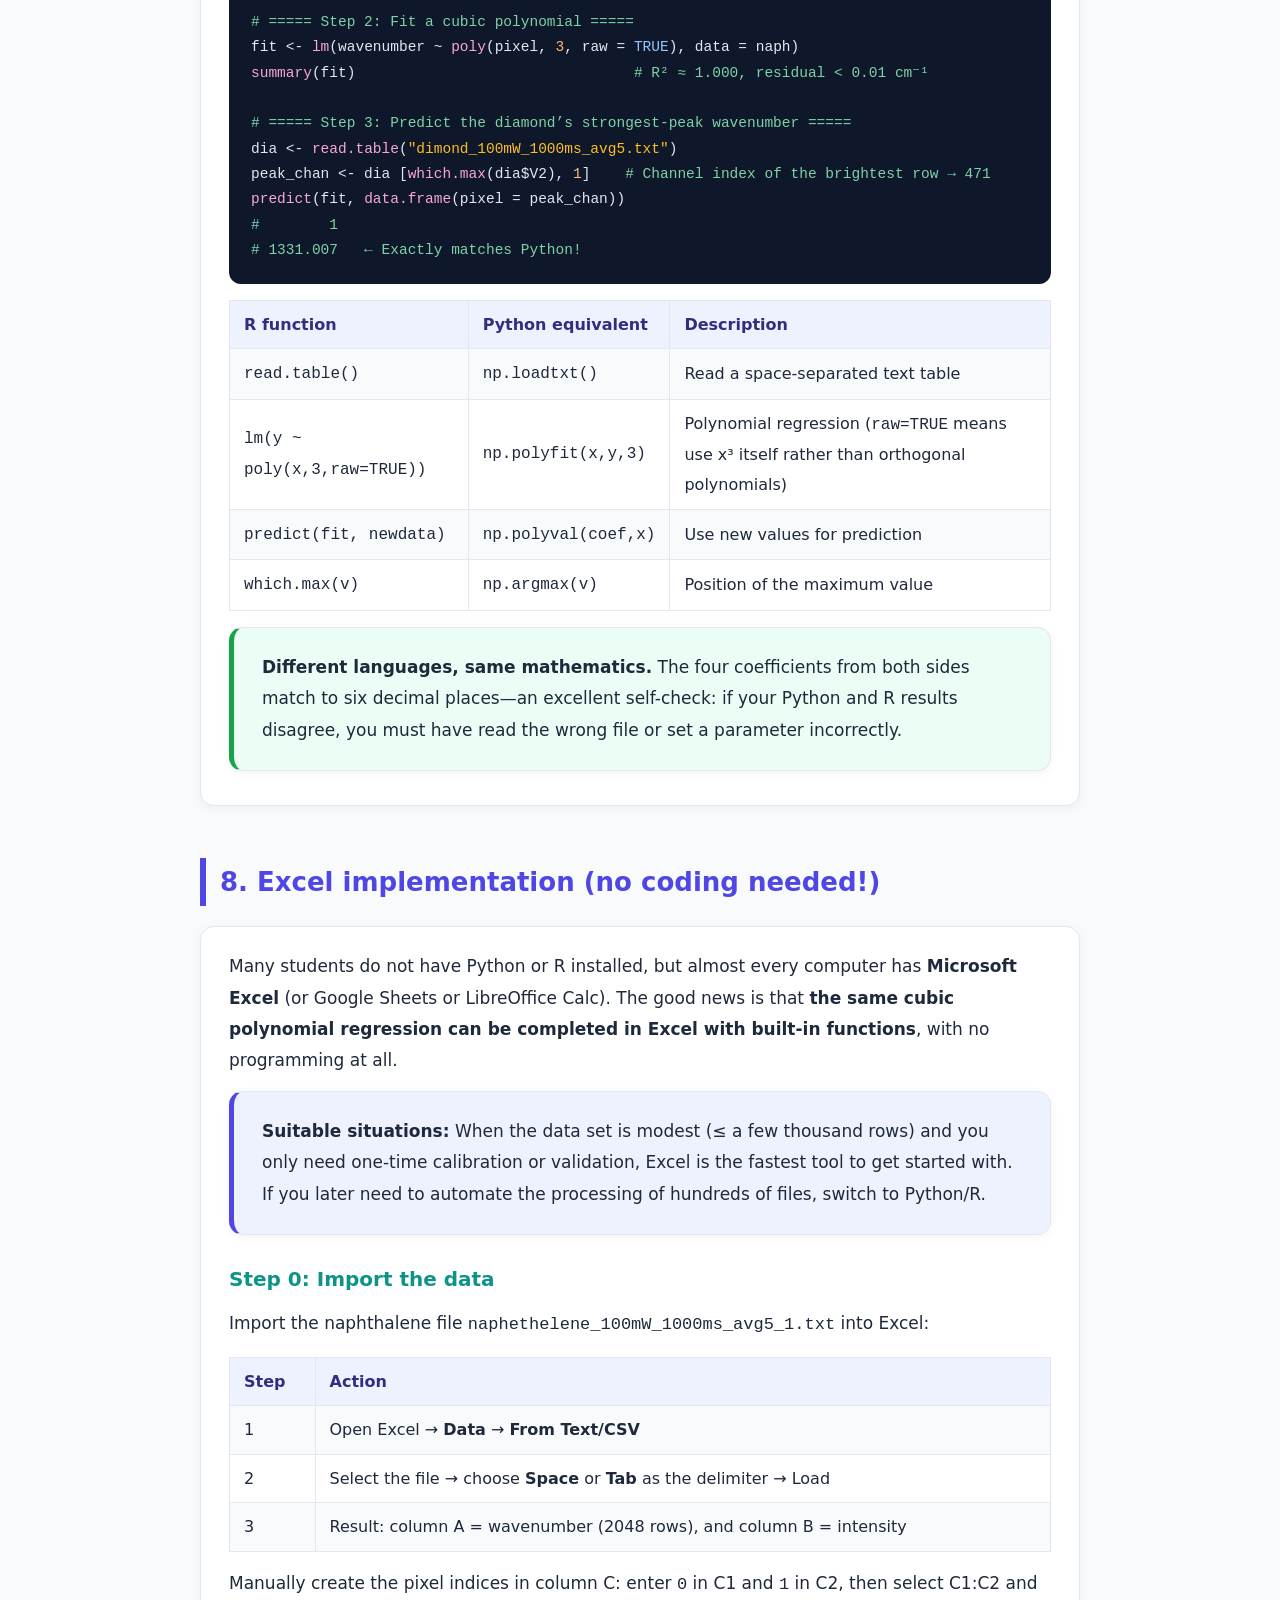
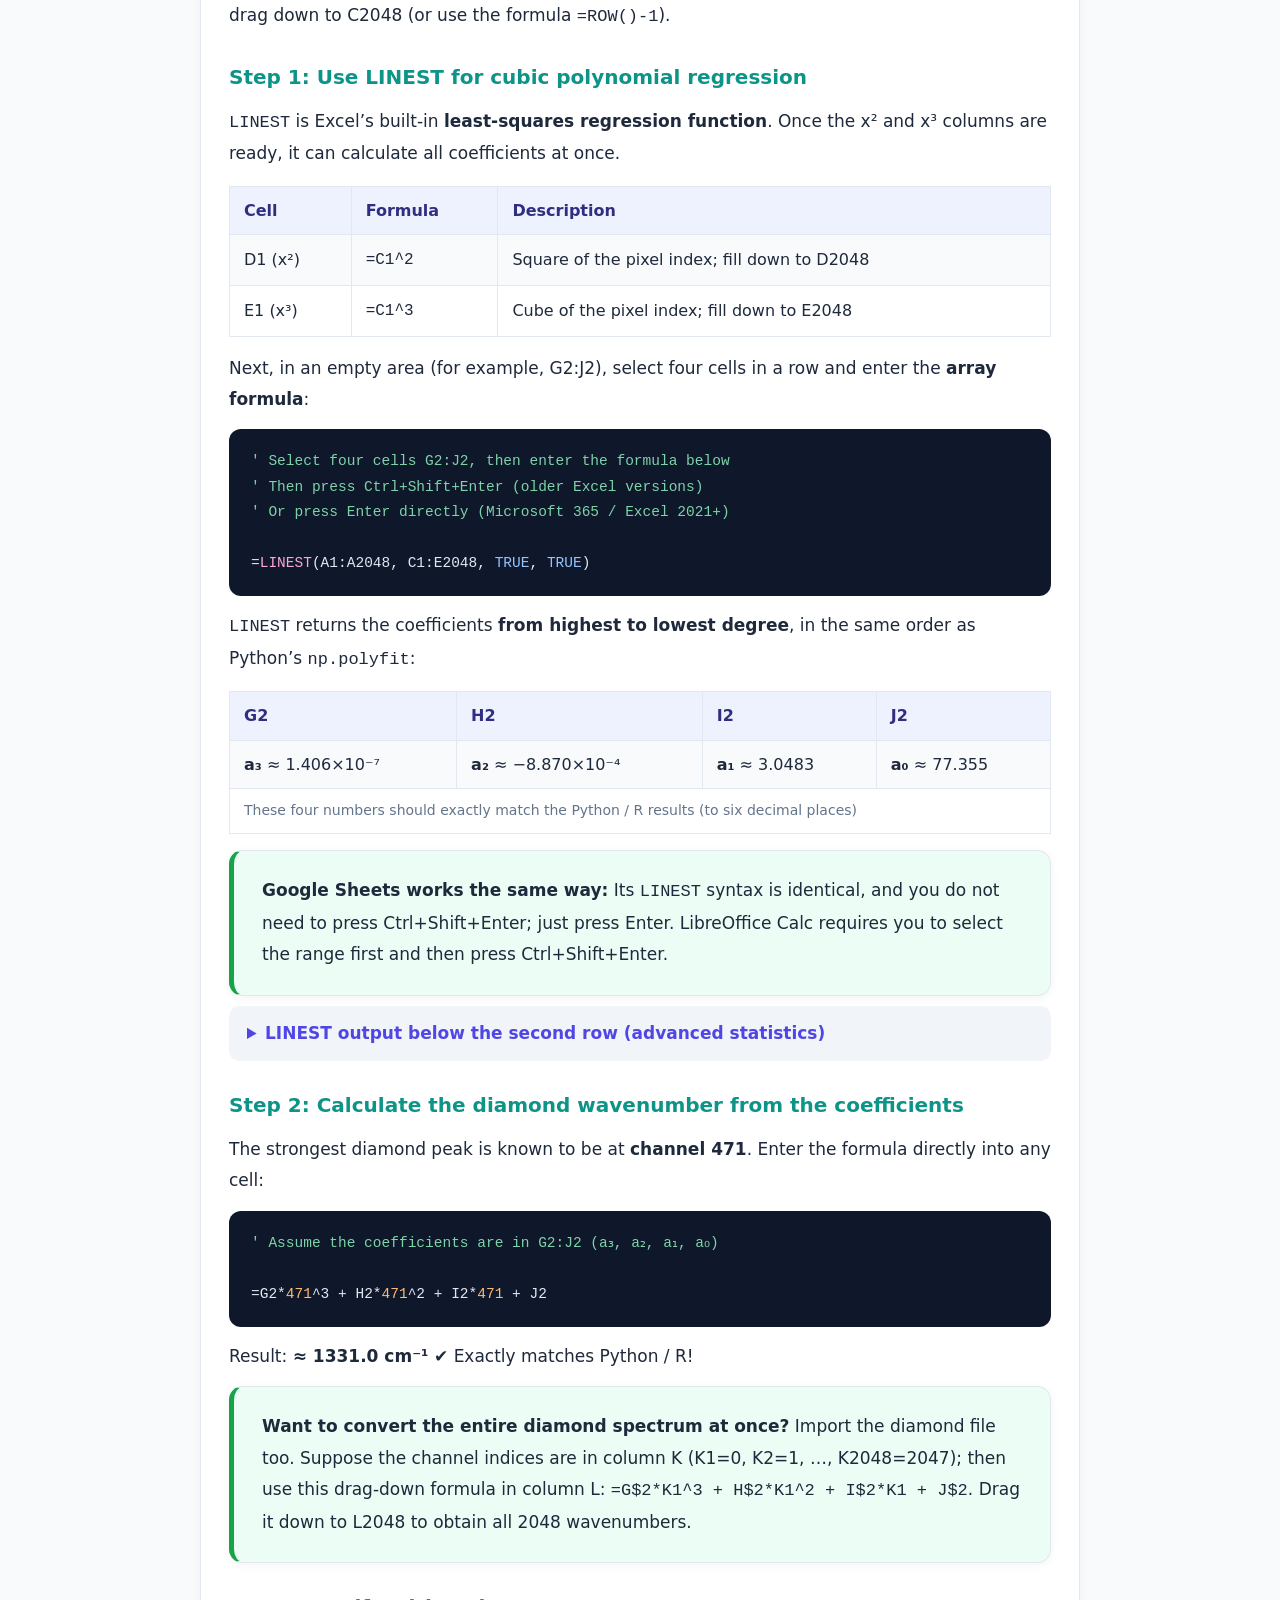
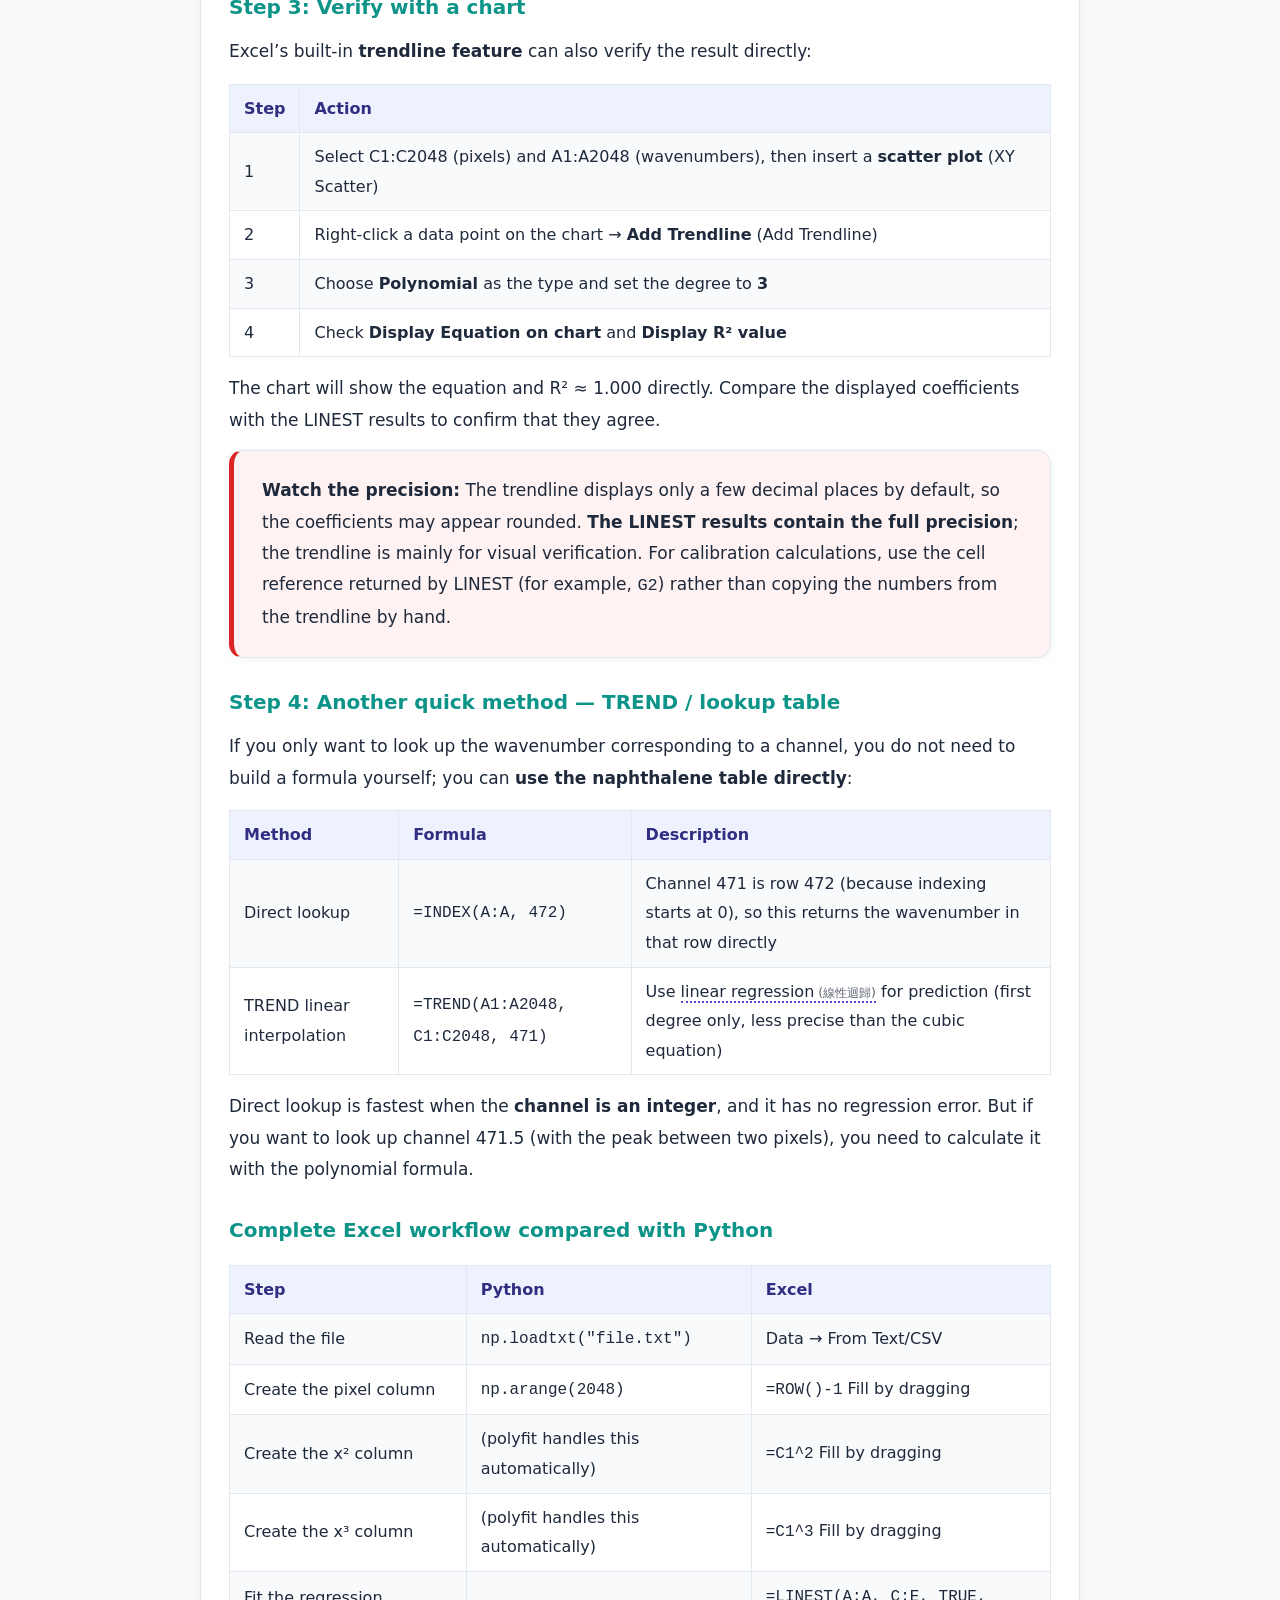
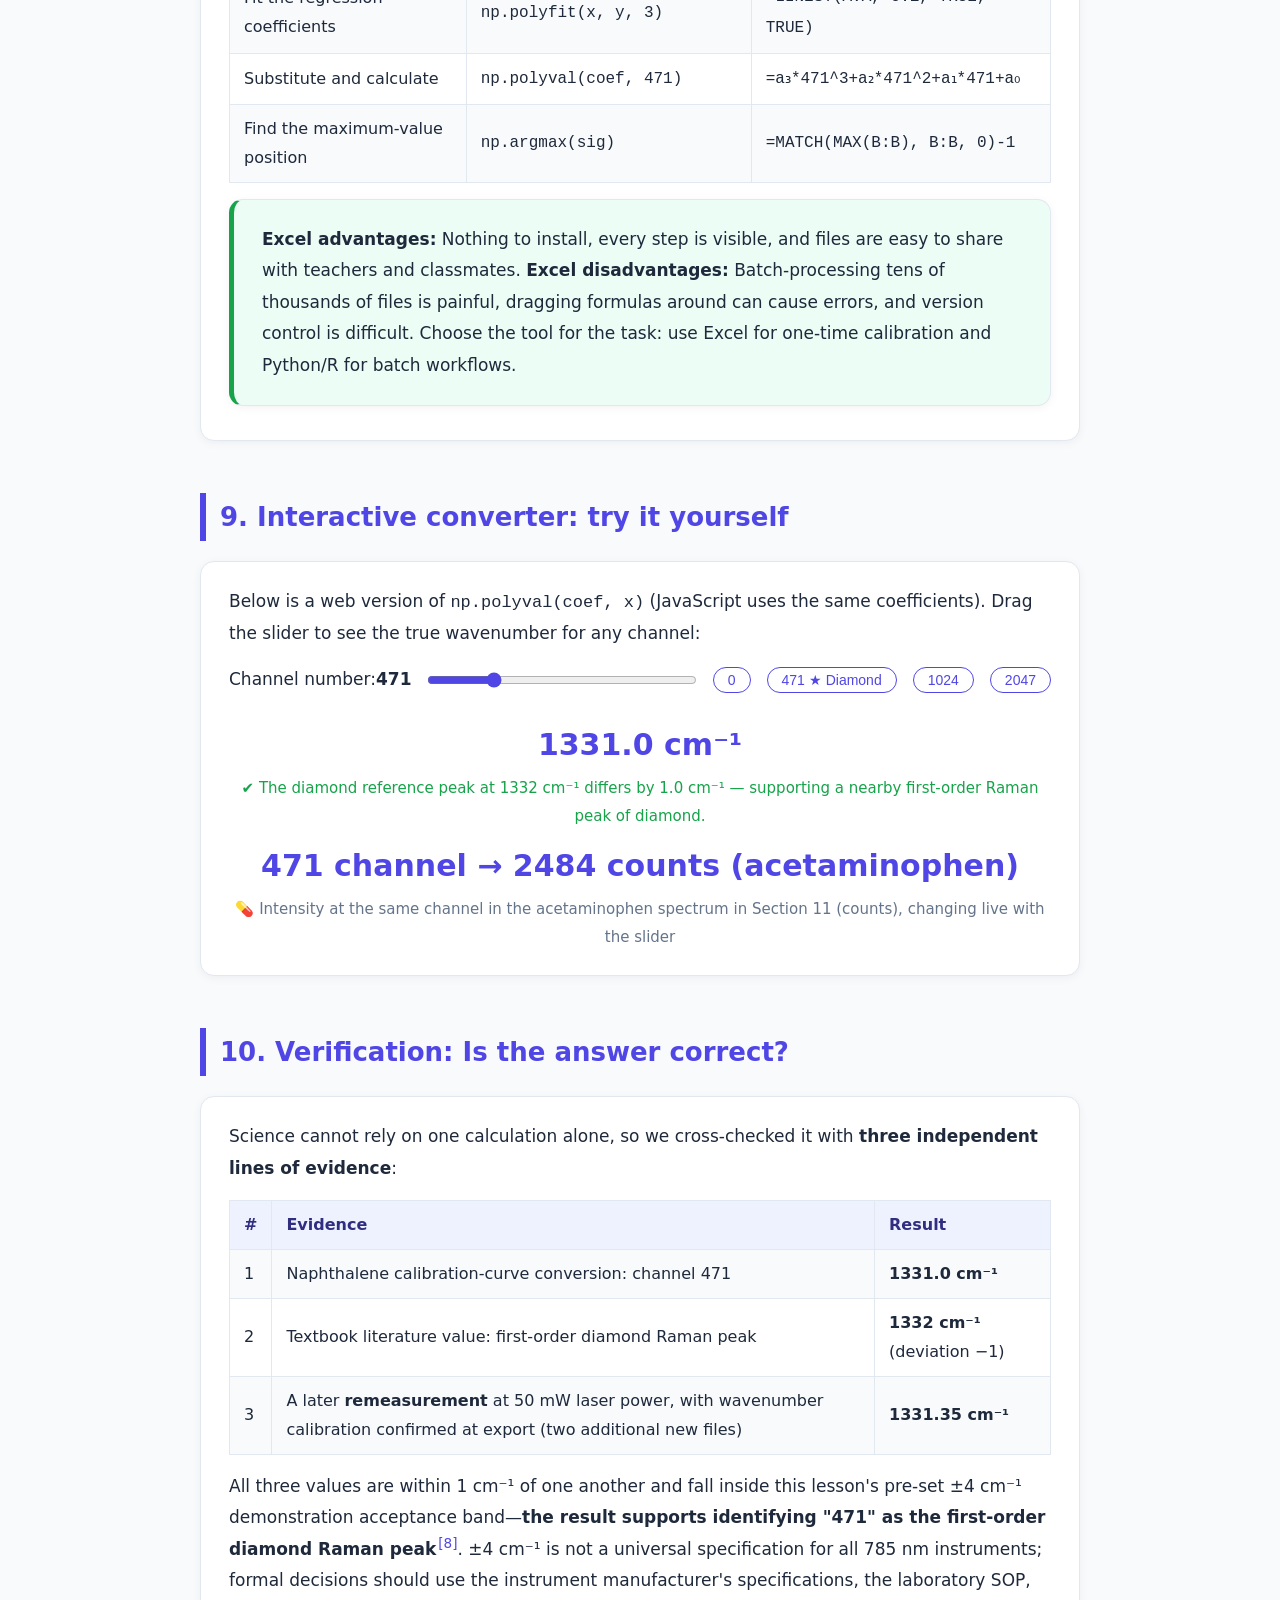
==== commit 958613e7: "Add bilingual zh-Hant/English toggle, glossary, and full English translation - i18n.js/i18n.css: lan" ====
--- a/raman_calibration_tutorial.html
+++ b/raman_calibration_tutorial.html
@@ -3,7 +3,7 @@
 <head>
 <meta charset="UTF-8">
 <meta name="viewport" content="width=device-width, initial-scale=1.0">
-<title>QEPro 拉曼波數校正教學 — 從異常診斷到 ASTM 獨立驗證</title>
+<title lang="zh-Hant" data-en="QEPro Raman wavenumber calibration tutorial — from anomaly diagnosis to independent ASTM validation">QEPro 拉曼波數校正教學 — 從異常診斷到 ASTM 獨立驗證</title>
 <style>
 :root{
   --ink:#1e293b; --muted:#64748b; --bg:#f8fafc; --card:#ffffff;
@@ -104,125 +104,127 @@
 @media(max-width:700px){.metric-grid,.role-grid{grid-template-columns:1fr}}
 </style>
 <link rel="stylesheet" href="spectra-enhance.css">
+<link rel="stylesheet" href="i18n.css">
 </head>
 <body>
 
 <header class="hero">
-  <h1>把跑掉的 QEPro 波數軸救回來</h1>
-  <p>從乙醯胺酚建模，到萘與聚苯乙烯 ASTM 獨立驗證——一堂寫給程式初學者的 Excel / R / Python 實作課</p>
+  <h1><span lang="zh-Hant">把跑掉的 QEPro 波數軸救回來</span><span lang="en">Bring the QEPro Wavenumber Axis Back on Track</span></h1>
+  <p><span lang="zh-Hant">從乙醯胺酚建模，到萘與聚苯乙烯 ASTM 獨立驗證——一堂寫給程式初學者的 Excel / R / Python 實作課</span><span lang="en">From modeling acetaminophen to independent ASTM validation with naphthalene and polystyrene—a hands-on Excel / R / Python class for programming beginners</span></p>
   <div>
-    <span class="badge">🧪 光譜分析</span><span class="badge">🐍 Python</span><span class="badge">📊 R</span><span class="badge">📗 Excel</span><span class="badge">📈 多項式迴歸</span><span class="badge">🧾 儀器健檢</span><span class="badge">📝 計分測驗</span>
+    <span class="badge"><span lang="zh-Hant">🧪 光譜分析</span><span lang="en">🧪 Spectral analysis</span></span><span class="badge"><span lang="zh-Hant">🐍 Python</span><span lang="en">🐍 Python</span></span><span class="badge"><span lang="zh-Hant">📊 R</span><span lang="en">📊 R</span></span><span class="badge"><span lang="zh-Hant">📗 Excel</span><span lang="en">📗 Excel</span></span><span class="badge"><span lang="zh-Hant">📈 多項式迴歸</span><span lang="en">📈 Polynomial regression</span></span><span class="badge"><span lang="zh-Hant">🧾 儀器健檢</span><span lang="en">🧾 Instrument checkup</span></span><span class="badge"><span lang="zh-Hant">📝 計分測驗</span><span lang="en">📝 Graded quiz</span></span>
   </div>
 </header>
 
 <nav class="toc wrap" style="padding-top:28px">
-  <b>本課目錄</b>
+  <b><span lang="zh-Hant">本課目錄</span><span lang="en">Table of contents</span></b>
   <ol>
-    <li><a href="#why">為什麼食品營養系要學這個？</a></li>
-    <li><a href="#raman">三分鐘認識拉曼光譜</a></li>
-    <li><a href="#problem">發現問題：鑽石檔案怪怪的</a></li>
-    <li><a href="#idea">解題發想：萘丸就是那把尺</a></li>
-    <li><a href="#math">數學模型：多項式迴歸</a></li>
-    <li><a href="#python">Python 實作</a></li>
-    <li><a href="#rlang">R 實作</a></li>
-    <li><a href="#excel">Excel 實作（不寫程式也能做！）</a></li>
-    <li><a href="#interactive">互動換算器</a></li>
-    <li><a href="#verify">驗證：答案對不對？</a></li>
-    <li><a href="#acet">實戰體檢：乙醯胺酚標準樣品</a></li>
-    <li><a href="#ocean">災難救援：建立 QEPro 校正式</a></li>
-    <li><a href="#external-validation">新數據：ASTM 獨立驗證</a></li>
-    <li><a href="#quiz">隨堂測驗（自動計分）</a></li>
-    <li><a href="#homework">重點整理與練習</a></li>
-    <li><a href="#improvements">教材改善建議</a></li>
-    <li><a href="#references">參考文獻</a></li>
+    <li><a href="#why"><span lang="zh-Hant">為什麼食品營養系要學這個？</span><span lang="en">Why should food and nutrition students learn this?</span></a></li>
+    <li><a href="#raman"><span lang="zh-Hant">三分鐘認識拉曼光譜</span><span lang="en">Three-minute introduction to Raman spectroscopy</span></a></li>
+    <li><a href="#problem"><span lang="zh-Hant">發現問題：鑽石檔案怪怪的</span><span lang="en">Problem: The diamond file looks strange</span></a></li>
+    <li><a href="#idea"><span lang="zh-Hant">解題發想：萘丸就是那把尺</span><span lang="en">The idea: Naphthalene is the ruler</span></a></li>
+    <li><a href="#math"><span lang="zh-Hant">數學模型：多項式迴歸</span><span lang="en">Mathematical model: Polynomial regression</span></a></li>
+    <li><a href="#python"><span lang="zh-Hant">Python 實作</span><span lang="en">Python implementation</span></a></li>
+    <li><a href="#rlang"><span lang="zh-Hant">R 實作</span><span lang="en">R implementation</span></a></li>
+    <li><a href="#excel"><span lang="zh-Hant">Excel 實作（不寫程式也能做！）</span><span lang="en">Excel implementation (no coding required!)</span></a></li>
+    <li><a href="#interactive"><span lang="zh-Hant">互動換算器</span><span lang="en">Interactive converter</span></a></li>
+    <li><a href="#verify"><span lang="zh-Hant">驗證：答案對不對？</span><span lang="en">Verification: Is the answer correct?</span></a></li>
+    <li><a href="#acet"><span lang="zh-Hant">實戰體檢：乙醯胺酚標準樣品</span><span lang="en">Hands-on checkup: Acetaminophen reference sample</span></a></li>
+    <li><a href="#ocean"><span lang="zh-Hant">災難救援：建立 QEPro 校正式</span><span lang="en">Disaster recovery: Build the QEPro calibration equation</span></a></li>
+    <li><a href="#external-validation"><span lang="zh-Hant">新數據：ASTM 獨立驗證</span><span lang="en">New data: Independent ASTM validation</span></a></li>
+    <li><a href="#quiz"><span lang="zh-Hant">隨堂測驗（自動計分）</span><span lang="en">In-class quiz (automatic scoring)</span></a></li>
+    <li><a href="#homework"><span lang="zh-Hant">重點整理與練習</span><span lang="en">Key takeaways and practice</span></a></li>
+    <li><a href="#improvements"><span lang="zh-Hant">教材改善建議</span><span lang="en">Suggestions for improving the teaching material</span></a></li>
+    <li><a href="#references"><span lang="zh-Hant">參考文獻</span><span lang="en">References</span></a></li>
+    <li><a href="#glossary"><span lang="zh-Hant">專有名詞</span><span lang="en">Glossary</span></a></li>
   </ol>
-  <p style="margin:12px 0 0;font-size:15px">📎 續集：<a href="raman_calibration_unit1b.html"><b>Unit 1B　兩台儀器的體檢報告——波長軸、雷射波長與二階繞射</b></a>（回答本課第 12 節「為什麼會偏 20 cm⁻¹」）</p>
+  <p style="margin:12px 0 0;font-size:15px"><span lang="zh-Hant">📎 續集：</span><span lang="en">📎 Sequel: </span><a href="raman_calibration_unit1b.html"><span lang="zh-Hant"><b>Unit 1B　兩台儀器的體檢報告——波長軸、雷射波長與二階繞射</b></span><span lang="en"><b>Unit 1B Checkup report for two instruments—wavelength axis, laser wavelength, and second-order diffraction</b></span></a><span lang="zh-Hant">（回答本課第 12 節「為什麼會偏 20 cm⁻¹」）</span><span lang="en">(Answers this lesson's Section 12 question: why is the shift 20 cm⁻¹?)</span></p>
 </nav>
 
 <div class="wrap">
 
 <!-- ==================== 1 ==================== -->
 <section id="why">
-<h2>1. 為什麼食品營養系要學這個？</h2>
-<div class="card">
-<p>拉曼光譜儀是食品科學的好幫手：例如食用油摻偽初篩<span class="cite"><a href="#ref9" aria-label="參考文獻 9">[9]</a></span>、蛋白質結構研究、藥品與食品添加物篩檢……但機器吐出來的只是一堆數字。<b>能讀懂、整理、甚至搶救這些數字的人</b>，在職場上就多一把利器。這些應用仍須由適當的標準物、驗證樣本與方法效能資料支持，不能只靠一張「看起來很像」的譜圖下結論。</p>
-<p>這門課用一個真實發生的狀況當教材：</p>
-<p class="keybox card" style="margin:10px 0">研究助理用拉曼光譜儀量了<b>鑽石</b>和一份標示為<b>萘（naphthalene）</b>的固體樣品。回家打開檔案才發現——<b>鑽石檔案的橫軸壞掉了</b>，不是標準的波數，而是一串 0、1、2、3…的編號。幸好萘的檔案是好的。我們能不能<b>借萘的資料，把鑽石遺失的座標算回來</b>？市售防蟲丸也可能是對二氯苯或其他成分，未經標示／證書或獨立鑑別不能一律當作純萘標準。</p>
-<p>答案是：可以，而且只需要國中程度的代數 + 十行程式碼。</p>
+<h2><span lang="zh-Hant">1. 為什麼食品營養系要學這個？</span><span lang="en">1. Why should food and nutrition students learn this?</span></h2>
+<div class="card">
+<p><span lang="zh-Hant">拉曼光譜儀是食品科學的好幫手：例如食用油摻偽初篩<span class="cite"><a href="#ref9" aria-label="參考文獻 9" data-en-aria-label="Reference 9">[9]</a></span>、蛋白質結構研究、藥品與食品添加物篩檢……但機器吐出來的只是一堆數字。<b>能讀懂、整理、甚至搶救這些數字的人</b>，在職場上就多一把利器。這些應用仍須由適當的標準物、驗證樣本與方法效能資料支持，不能只靠一張「看起來很像」的譜圖下結論。</span><span lang="en">Raman spectrometers are great helpers in food science: for example, preliminary screening for edible-oil adulteration<span class="cite"><a href="#ref9" aria-label="參考文獻 9" data-en-aria-label="Reference 9">[9]</a></span>, protein-structure research, and pharmaceutical and food-additive screening... But the machine only produces a pile of numbers. <b>People who can read, organize, and even rescue these numbers</b> have an extra powerful tool in the workplace. These applications still require appropriate reference standards, validation samples, and method-performance data; a spectrum that “looks very similar” is not enough for a conclusion.</span></p>
+<p><span lang="zh-Hant">這門課用一個真實發生的狀況當教材：</span><span lang="en">This course uses a real incident as its teaching case:</span></p>
+<p class="keybox card" style="margin:10px 0"><span lang="zh-Hant">研究助理用拉曼光譜儀量了<b>鑽石</b>和一份標示為<b>萘（naphthalene）</b>的固體樣品。回家打開檔案才發現——<b>鑽石檔案的橫軸壞掉了</b>，不是標準的波數，而是一串 0、1、2、3…的編號。幸好萘的檔案是好的。我們能不能<b>借萘的資料，把鑽石遺失的座標算回來</b>？市售防蟲丸也可能是對二氯苯或其他成分，未經標示／證書或獨立鑑別不能一律當作純萘標準。</span><span lang="en">A research assistant measured <b>diamond</b> and a solid sample labeled as <b>naphthalene</b> with a Raman spectrometer. At home, they opened the files and discovered that <b>the horizontal axis of the diamond file was broken</b>: it was not a standard wavenumber axis, but a sequence of numbers 0, 1, 2, 3.... Fortunately, the naphthalene file was good. Can we <b>use the naphthalene data to recover the coordinates missing from the diamond file</b>? Commercial mothballs may also be p-dichlorobenzene or other components; without labeling/certification or independent identification, they cannot all be treated as pure naphthalene standards.</span></p>
+<p><span lang="zh-Hant">答案是：可以，而且只需要國中程度的代數 + 十行程式碼。</span><span lang="en">The answer is: yes; it only requires middle-school algebra + ten lines of code.</span></p>
 </div>
 </section>
 
 <!-- ==================== 2 ==================== -->
 <section id="raman">
-<h2>2. 三分鐘認識拉曼光譜</h2>
-<div class="card">
-<p>把雷射打在樣品上，絕大多數光子以幾乎不變的能量散射（瑞利散射）；但極少數光子會和樣品的分子或晶格振動交換能量——這叫<b>拉曼散射（Raman scattering）</b>。入射光與散射光的能量差通常以<b>拉曼位移（Raman shift，單位 cm⁻¹）</b>表示，對應樣品允許的振動模態。</p>
-<p>所以：<b>一組峰的位置、形狀與相對強度</b>可形成分子或晶體的光譜指紋；定性時應比對整體圖樣與量測條件，而不是看到單一峰就直接定案。</p>
-<table>
-<tr><th>樣品</th><th>結構特色</th><th>特徵峰</th></tr>
-<tr><td><b>鑽石</b></td><td>四面體共價晶格；理想晶體的一階拉曼光譜以單一強峰為主</td><td>約 <b>1332 cm⁻¹</b><span class="cite"><a href="#ref8" aria-label="參考文獻 8">[8]</a></span>；應力、溫度、粒徑與雷射加熱都可能使峰位或峰寬改變</td></tr>
-<tr><td><b>萘丸（萘）</b></td><td>兩個稠合苯環，具有多個振動模態</td><td>本課實測可見約 394、514、764、1021、1146、<b>1380</b>、1464、1577、3057 cm⁻¹；校正應使用有來源與不確定度的標準值<span class="cite"><a href="#ref1" aria-label="參考文獻 1">[1]</a></span></td></tr>
+<h2><span lang="zh-Hant">2. 三分鐘認識拉曼光譜</span><span lang="en">2. Three-minute introduction to Raman spectroscopy</span></h2>
+<div class="card">
+<p><span lang="zh-Hant">把雷射打在樣品上，絕大多數光子以幾乎不變的能量散射（瑞利散射）；但極少數光子會和樣品的分子或晶格振動交換能量——這叫<b>拉曼散射（Raman scattering）</b>。入射光與散射光的能量差通常以<b>拉曼位移（Raman shift，單位 cm⁻¹）</b>表示，對應樣品允許的振動模態。</span><span lang="en">Shine a laser on a sample: most photons scatter with almost no change in energy (Rayleigh scattering), but a very small number exchange energy with molecular or lattice vibrations in the sample—this is called <b>Raman scattering</b>. The energy difference between incident and scattered light is usually expressed as <b>Raman shift (unit: cm⁻¹)</b>, corresponding to vibrational modes allowed by the sample.</span></p>
+<p><span lang="zh-Hant">所以：<b>一組峰的位置、形狀與相對強度</b>可形成分子或晶體的光譜指紋；定性時應比對整體圖樣與量測條件，而不是看到單一峰就直接定案。</span><span lang="en">Therefore: <b>the position, shape, and relative intensity of a set of peaks</b> can form a spectral fingerprint of a molecule or crystal; for qualitative identification, compare the overall pattern and measurement conditions rather than making a definite identification from a single peak.</span></p>
+<table>
+<tr><th><span lang="zh-Hant">樣品</span><span lang="en">Sample</span></th><th><span lang="zh-Hant">結構特色</span><span lang="en">Structural features</span></th><th><span lang="zh-Hant">特徵峰</span><span lang="en">Characteristic peaks</span></th></tr>
+<tr><td><span lang="zh-Hant"><b>鑽石</b></span><span lang="en"><b>Diamond</b></span></td><td><span lang="zh-Hant">四面體共價晶格；理想晶體的一階拉曼光譜以單一強峰為主</span><span lang="en">Tetrahedral covalent lattice; the first-order Raman spectrum of an ideal crystal is dominated by a single strong peak</span></td><td><span lang="zh-Hant">約 <b>1332 cm⁻¹</b><span class="cite"><a href="#ref8" aria-label="參考文獻 8" data-en-aria-label="Reference 8">[8]</a></span>；應力、溫度、粒徑與雷射加熱都可能使峰位或峰寬改變</span><span lang="en">about <b>1332 cm⁻¹</b><span class="cite"><a href="#ref8" aria-label="參考文獻 8" data-en-aria-label="Reference 8">[8]</a></span>; stress, temperature, particle size, and laser heating can all change peak position or peak width</span></td></tr>
+<tr><td><span lang="zh-Hant"><b>萘丸（萘）</b></span><span lang="en"><b>Naphthalene mothball</b></span></td><td><span lang="zh-Hant">兩個稠合苯環，具有多個振動模態</span><span lang="en">Two fused benzene rings with multiple vibrational modes</span></td><td><span lang="zh-Hant">本課實測可見約 394、514、764、1021、1146、<b>1380</b>、1464、1577、3057 cm⁻¹；校正應使用有來源與不確定度的標準值<span class="cite"><a href="#ref1" aria-label="參考文獻 1" data-en-aria-label="Reference 1">[1]</a></span></span><span lang="en">This course’s measurement shows approximately 394, 514, 764, 1021, 1146, <b>1380</b>, 1464, 1577, and 3057 cm⁻¹; calibration should use reference values with documented sources and uncertainties<span class="cite"><a href="#ref1" aria-label="參考文獻 1" data-en-aria-label="Reference 1">[1]</a></span></span></td></tr>
 </table>
 <figure>
-<svg viewBox="0 0 800 300" width="100%" role="img" aria-label="萘丸拉曼光譜">
+<svg viewBox="0 0 800 300" width="100%" role="img" aria-label="萘丸拉曼光譜" data-en-aria-label="Naphthalene mothball Raman spectrum">
   <rect x="70" y="20" width="710" height="250" fill="#fbfdff" stroke="#cbd5e1"/>
   <polyline points="70.1,270.0 74.7,211.5 79.3,196.5 83.9,202.3 88.5,213.7 93.0,212.9 97.5,210.2 102.0,212.1 106.5,212.3 111.0,216.0 115.4,216.0 119.9,213.3 124.3,217.1 128.6,190.0 133.0,216.0 137.3,217.9 141.6,216.7 145.9,218.8 150.2,201.2 154.5,202.5 158.7,222.3 162.9,220.0 167.1,231.3 171.3,223.5 175.5,217.9 179.6,223.3 183.7,224.4 187.8,222.9 191.9,221.5 196.0,214.2 200.0,86.7 204.0,205.2 208.0,212.9 212.0,212.3 216.0,215.2 219.9,217.5 223.9,216.7 227.8,214.8 231.7,217.1 235.5,214.2 239.4,219.2 243.2,209.2 247.0,202.9 250.8,186.5 254.6,220.6 258.4,220.4 262.1,217.7 265.8,222.7 269.6,218.1 273.2,195.4 276.9,207.5 280.6,226.7 284.2,225.4 287.8,227.1 291.4,224.2 295.0,225.4 298.6,228.5 302.1,232.9 305.7,230.6 309.2,229.8 312.7,229.0 316.2,192.3 319.7,165.0 323.1,229.6 326.5,222.5 330.0,207.7 333.4,173.8 336.8,226.5 340.1,227.1 343.5,223.8 346.8,225.4 350.1,231.0 353.5,223.5 356.7,215.8 360.0,237.9 363.3,238.3 366.5,231.7 369.8,240.2 373.0,236.0 376.2,239.6 379.4,236.2 382.5,239.8 385.7,241.5 388.8,241.0 391.9,244.8 395.1,239.4 398.1,241.3 401.2,243.1 404.3,239.8 407.3,243.7 410.4,237.1 413.4,237.7 416.4,240.6 419.4,238.8 422.4,246.2 425.4,244.4 428.3,243.3 431.3,242.9 434.2,248.3 437.1,245.6 440.0,242.9 442.9,245.2 445.8,248.3 448.6,243.7 451.5,247.9 454.3,244.6 457.1,246.7 459.9,246.9 462.7,248.1 465.5,244.4 468.3,245.6 471.0,247.1 473.8,248.5 476.5,247.3 479.2,246.7 481.9,245.8 484.6,243.5 487.3,245.4 490.0,245.2 492.6,247.1 495.3,247.9 497.9,246.7 500.5,246.2 503.1,241.0 505.7,244.8 508.3,247.3 510.9,238.7 513.5,246.7 516.0,248.1 518.6,246.0 521.1,244.0 523.6,246.7 526.1,240.6 528.6,244.2 531.1,246.0 533.6,246.3 536.1,242.7 538.5,245.2 541.0,244.6 543.4,244.6 545.9,242.9 548.3,246.0 550.7,243.3 553.1,239.6 555.5,244.6 557.8,247.3 560.2,240.6 562.6,244.2 564.9,244.4 567.3,246.3 569.6,244.2 571.9,246.0 574.2,246.0 576.5,247.7 578.8,249.6 581.1,245.4 583.4,244.6 585.6,243.7 587.9,248.1 590.1,246.0 592.4,249.6 594.6,244.4 596.8,249.4 599.1,245.2 601.3,247.7 603.5,243.3 605.7,241.7 607.8,245.6 610.0,245.4 612.2,246.9 614.3,246.5 616.5,245.4 618.6,247.3 620.8,245.2 622.9,239.8 625.0,245.0 627.1,245.4 629.3,247.3 631.4,243.5 633.5,246.9 635.5,235.2 637.6,222.1 639.7,242.3 641.8,251.0 643.8,246.7 645.9,247.3 647.9,250.0 650.0,247.1 652.0,248.8 654.0,251.7 656.0,248.3 658.1,250.2 660.1,238.5 662.1,246.3 664.1,247.9 666.1,244.0 668.1,248.8 670.0,251.2 672.0,252.7 674.0,246.7 676.0,245.6 677.9,245.2 679.9,247.7 681.8,246.9 683.8,249.0 685.7,246.7 687.7,249.0 689.6,250.8 691.5,248.5 693.4,241.0 695.4,247.3 697.3,245.6 699.2,247.7 701.1,247.9 703.0,248.5 704.9,247.3 706.8,245.8 708.7,247.7 710.6,238.8 712.4,246.5 714.3,245.2 716.2,249.2 718.1,250.0 719.9,248.7 721.8,248.5 723.7,249.4 725.5,248.1 727.4,233.7 729.2,245.6 731.1,248.1 732.9,247.7 734.8,246.9 736.6,243.3 738.4,247.5 740.3,247.7 742.1,243.3 744.0,252.1 745.8,247.3 747.6,246.9 749.4,242.9 751.3,236.9 753.1,243.3 754.9,247.5 756.7,247.9 758.5,246.7 760.4,245.0 762.2,245.4 764.0,248.3 765.8,246.0 767.6,244.6 769.4,247.9 771.2,246.7 773.0,248.3 774.8,249.0 776.6,243.3 778.4,246.9" fill="none" stroke="#0d9488" stroke-width="1.4"/>
   <g stroke="#94a3b8" font-size="12" fill="#475569">
     <line x1="70" y1="270" x2="780" y2="270"/><line x1="70" y1="20" x2="70" y2="270"/>
     <text x="165" y="290">500</text><text x="345" y="290">1500</text><text x="525" y="290">2500</text><text x="715" y="290">3500</text>
   </g>
-  <text x="425" y="298" text-anchor="middle" font-size="13" fill="#475569">波數 Raman Shift (cm⁻¹)</text>
+  <text x="425" y="298" text-anchor="middle" font-size="13" fill="#475569" lang="zh-Hant">波數 Raman Shift (cm⁻¹)</text><text x="425" y="298" text-anchor="middle" font-size="13" fill="#475569" lang="en">Wavenumber Raman Shift (cm⁻¹)</text>
   <g font-size="11" fill="#b91c1c" font-weight="bold">
     <text x="196" y="80">764</text><text x="315" y="120">1380</text>
     <text x="118" y="180">514</text><text x="252" y="170">1021</text><text x="392" y="185">1464</text><text x="432" y="195">1577</text><text x="672" y="235">3057</text>
   </g>
 </svg>
-<figcaption>圖 1　本課實測的萘丸光譜（橫軸由儀器匯出）。標示峰大致落在參考帶位附近；它在本案例中用來重建同一設定下的像素—波數對照，但不是可追溯校正證書的替代品。</figcaption>
+<figcaption><span lang="zh-Hant">圖 1　本課實測的萘丸光譜（橫軸由儀器匯出）。標示峰大致落在參考帶位附近；它在本案例中用來重建同一設定下的像素—波數對照，但不是可追溯校正證書的替代品。</span><span lang="en">Figure 1. The measured naphthalene-mothball spectrum in this course (horizontal axis exported by the instrument). The labeled peaks fall roughly near the reference bands; in this case it is used to reconstruct the pixel-wavenumber correspondence under the same settings, but it is not a substitute for a traceable calibration certificate.</span></figcaption>
 </figure>
 </div>
 </section>
 
 <!-- ==================== 3 ==================== -->
 <section id="problem">
-<h2>3. 發現問題：鑽石檔案怪怪的</h2>
-<div class="card">
-<p>打開兩個文字檔的前幾行，長相完全不同：</p>
-<table>
-<tr><th></th><th>第一欄（橫軸）</th><th>第二欄</th><th>診斷</th></tr>
-<tr><td>naphethelene_….txt</td><td>77.3545, 80.4019, 83.4475 … 3806.08</td><td>光強度</td><td><span class="tag ok">✔ 校正後的波數</span></td></tr>
-<tr><td>dimond_….txt</td><td>0, 1, 2, 3 … 2047（整整 2048 個整數）</td><td>光強度</td><td><span class="tag no">✘ 只是偵測器像素編號</span></td></tr>
-</table>
-<p>原來拉曼光譜儀的心臟是一片 CCD 感光晶片，上面有 <b>2048 個像素</b>排成一列。不同波長的光落在不同像素上。儀器軟體裡有一條「像素 → 波數」的換算公式，匯出資料時<b>可以選擇要不要套用</b>。量萘丸時有套用，量鑽石時不知道為什麼沒套——於是我們只拿到原始編號。</p>
-<p class="warnbox card" style="margin:10px 0">如果照著檔案字面解讀，鑽石的最強峰出現在「471」。<b>但 471 cm⁻¹ 不是鑽石、也不是任何常見物質的指紋</b>——真正的鑽石應該在 1332 cm⁻¹。資料沒有壞，只是地址寫錯了。</p>
+<h2><span lang="zh-Hant">3. 發現問題：鑽石檔案怪怪的</span><span lang="en">3. The problem: the diamond file looks strange</span></h2>
+<div class="card">
+<p><span lang="zh-Hant">打開兩個文字檔的前幾行，長相完全不同：</span><span lang="en">Open the first few lines of the two text files, and they look completely different:</span></p>
+<table>
+<tr><th></th><th><span lang="zh-Hant">第一欄（橫軸）</span><span lang="en">Column 1 (horizontal axis)</span></th><th><span lang="zh-Hant">第二欄</span><span lang="en">Column 2</span></th><th><span lang="zh-Hant">診斷</span><span lang="en">Diagnosis</span></th></tr>
+<tr><td>naphethelene_….txt</td><td>77.3545, 80.4019, 83.4475 … 3806.08</td><td><span lang="zh-Hant">光強度</span><span lang="en">Intensity</span></td><td><span class="tag ok"><span lang="zh-Hant">✔ 校正後的波數</span><span lang="en">✔ Calibrated wavenumber</span></span></td></tr>
+<tr><td>dimond_….txt</td><td><span lang="zh-Hant">0, 1, 2, 3 … 2047（整整 2048 個整數）</span><span lang="en">0, 1, 2, 3 … 2047 (a full 2048 integers)</span></td><td><span lang="zh-Hant">光強度</span><span lang="en">Intensity</span></td><td><span class="tag no"><span lang="zh-Hant">✘ 只是偵測器像素編號</span><span lang="en">✘ Just detector pixel indices</span></span></td></tr>
+</table>
+<p><span lang="zh-Hant">原來拉曼光譜儀的心臟是一片 CCD 感光晶片，上面有 <b>2048 個像素</b>排成一列。不同波長的光落在不同像素上。儀器軟體裡有一條「像素 → 波數」的換算公式，匯出資料時<b>可以選擇要不要套用</b>。量萘丸時有套用，量鑽石時不知道為什麼沒套——於是我們只拿到原始編號。</span><span lang="en">The heart of a Raman spectrometer is a CCD photosensor with <b>2048 pixels</b> arranged in a row. Light of different wavelengths lands on different pixels. The instrument software contains a conversion formula from “pixel → wavenumber,” and when data are exported, you <b>can choose whether to apply it</b>. It was applied for the mothball measurement, but for the diamond measurement it was somehow left off—so we received only the raw indices.</span></p>
+<p class="warnbox card" style="margin:10px 0"><span lang="zh-Hant">如果照著檔案字面解讀，鑽石的最強峰出現在「471」。<b>但 471 cm⁻¹ 不是鑽石、也不是任何常見物質的指紋</b>——真正的鑽石應該在 1332 cm⁻¹。資料沒有壞，只是地址寫錯了。</span><span lang="en">If we read the file literally, the diamond’s strongest peak appears at “471.” <b>But 471 cm⁻¹ is not diamond, nor is it the fingerprint of any common substance</b>—real diamond should appear at 1332 cm⁻¹. The data are not broken; the address is wrong.</span></p>
 <figure>
-<svg viewBox="0 0 800 450" width="100%" role="img" aria-label="鑽石原始光譜">
+<svg viewBox="0 0 800 450" width="100%" role="img" aria-label="鑽石原始光譜" data-en-aria-label="Raw diamond spectrum">
   <rect x="70" y="30" width="710" height="370" fill="#fbfdff" stroke="#cbd5e1"/>
   <polyline points="70.0,400.0 72.8,394.4 75.5,394.8 78.3,393.8 81.1,393.7 83.9,393.1 86.6,392.0 89.4,392.0 92.2,392.6 95.0,392.7 97.7,392.5 100.5,392.4 103.3,392.2 106.1,390.7 108.8,391.9 111.6,392.1 114.4,392.1 117.1,392.1 119.9,391.9 122.7,392.1 125.5,392.5 128.2,392.1 131.0,392.1 133.8,392.2 136.6,391.4 139.3,392.3 142.1,392.0 144.9,391.9 147.7,392.4 150.4,391.7 153.2,391.8 156.0,392.0 158.8,391.4 161.5,391.5 164.3,391.8 167.1,392.3 169.8,392.1 172.6,391.9 175.4,392.3 178.2,392.6 180.9,391.9 183.7,391.2 186.5,391.8 189.3,391.5 192.0,392.3 194.8,392.3 197.6,392.2 200.4,392.0 203.1,392.1 205.9,391.9 208.7,392.1 211.4,392.9 214.2,392.2 217.0,392.3 219.8,391.8 222.5,391.6 225.3,390.8 228.1,388.5 230.9,377.7 233.6,56.9 236.4,387.9 239.2,391.3 242.0,391.9 244.7,392.2 247.5,391.9 250.3,393.1 253.0,392.8 255.8,393.5 258.6,393.1 261.4,393.0 264.1,393.1 266.9,393.6 269.7,393.9 272.5,394.2 275.2,394.7 278.0,394.7 280.8,394.0 283.6,394.4 286.3,394.5 289.1,394.6 291.9,394.3 294.6,394.5 297.4,394.9 300.2,394.9 303.0,395.2 305.7,394.6 308.5,395.3 311.3,395.0 314.1,394.7 316.8,394.8 319.6,395.1 322.4,394.9 325.2,395.3 327.9,395.1 330.7,395.4 333.5,395.6 336.2,395.3 339.0,395.5 341.8,396.0 344.6,395.4 347.3,395.6 350.1,395.8 352.9,396.0 355.7,395.8 358.4,395.9 361.2,396.0 364.0,396.0 366.8,396.3 369.5,396.3 372.3,395.8 375.1,396.1 377.9,395.9 380.6,396.4 383.4,396.4 386.2,396.1 388.9,396.3 391.7,396.6 394.5,396.4 397.3,396.4 400.0,396.5 402.8,396.6 405.6,396.4 408.4,396.3 411.1,395.5 413.9,396.4 416.7,396.4 419.5,395.7 422.2,396.7 425.0,396.6 427.8,396.4 430.5,396.1 433.3,396.4 436.1,395.4 438.9,396.4 441.6,396.4 444.4,396.3 447.2,396.5 450.0,396.6 452.7,396.9 455.5,397.0 458.3,396.7 461.1,397.1 463.8,396.9 466.6,396.9 469.4,397.1 472.1,397.5 474.9,396.7 477.7,397.5 480.5,397.6 483.2,397.5 486.0,397.5 488.8,397.9 491.6,397.5 494.3,398.0 497.1,397.5 499.9,397.7 502.7,397.6 505.4,397.4 508.2,397.7 511.0,397.4 513.8,398.1 516.5,397.8 519.3,398.0 522.1,397.5 524.8,397.8 527.6,398.0 530.4,397.6 533.2,397.9 535.9,397.7 538.7,398.1 541.5,397.9 544.3,397.8 547.0,397.8 549.8,397.6 552.6,397.6 555.4,397.9 558.1,398.1 560.9,398.1 563.7,397.6 566.4,398.1 569.2,397.9 572.0,398.1 574.8,398.2 577.5,398.5 580.3,398.2 583.1,398.1 585.9,398.0 588.6,398.2 591.4,397.9 594.2,398.4 597.0,398.0 599.7,398.1 602.5,397.2 605.3,398.0 608.0,398.2 610.8,397.8 613.6,398.1 616.4,398.4 619.1,398.1 621.9,398.4 624.7,398.1 627.5,398.0 630.2,398.3 633.0,398.2 635.8,398.2 638.6,398.2 641.3,398.2 644.1,398.7 646.9,398.1 649.6,397.4 652.4,398.4 655.2,398.4 658.0,398.0 660.7,398.0 663.5,398.2 666.3,398.3 669.1,398.0 671.8,398.4 674.6,397.5 677.4,398.0 680.2,398.2 682.9,398.4 685.7,398.5 688.5,398.2 691.2,398.1 694.0,398.2 696.8,397.9 699.6,397.2 702.3,398.0 705.1,398.3 707.9,398.3 710.7,398.2 713.4,398.1 716.2,397.8 719.0,398.3 721.8,397.9 724.5,398.5 727.3,398.4 730.1,398.0 732.9,398.0 735.6,397.1 738.4,397.6 741.2,397.9 743.9,398.2 746.7,398.2 749.5,398.1 752.3,398.1 755.0,398.2 757.8,398.2 760.6,398.1 763.4,398.1 766.1,398.1 768.9,397.9 771.7,398.0 774.5,397.9 777.2,397.8" fill="none" stroke="#4f46e5" stroke-width="1.3"/>
   <line x1="233.3" y1="30" x2="233.3" y2="400" stroke="#dc2626" stroke-dasharray="6 5" stroke-width="1.6"/>
   <circle cx="233.3" cy="31" r="5" fill="#dc2626"/>
-  <text x="243" y="52" font-size="14" fill="#b91c1c" font-weight="bold">最強訊號在「通道 471」</text>
+  <text x="243" y="52" font-size="14" fill="#b91c1c" font-weight="bold" lang="zh-Hant">最強訊號在「通道 471」</text><text x="243" y="52" font-size="14" fill="#b91c1c" font-weight="bold" lang="en">Strongest signal at channel 471</text>
   <g stroke="#94a3b8" font-size="12" fill="#475569">
     <line x1="70" y1="400" x2="780" y2="400"/><line x1="70" y1="30" x2="70" y2="400"/>
     <text x="62" y="418">0</text><text x="240" y="418">512</text><text x="416" y="418">1024</text><text x="592" y="418">1536</text><text x="766" y="418">2048</text>
     <text x="30" y="405">0</text><text x="10" y="282">5000</text><text x="0" y="158">10000</text>
   </g>
-  <text x="425" y="440" text-anchor="middle" font-size="13" fill="#475569">像素（通道）編號 —— 這不是波數！</text>
-  <text x="22" y="220" transform="rotate(-90 22 220)" font-size="13" fill="#475569">光強度 (counts)</text>
+  <text x="425" y="440" text-anchor="middle" font-size="13" fill="#475569" lang="zh-Hant">像素（通道）編號 —— 這不是波數！</text><text x="425" y="440" text-anchor="middle" font-size="13" fill="#475569" lang="en">Pixel (channel) index—this is not wavenumber!</text>
+  <text x="22" y="220" transform="rotate(-90 22 220)" font-size="13" fill="#475569" lang="zh-Hant">光強度 (counts)</text><text x="22" y="220" transform="rotate(-90 22 220)" font-size="13" fill="#475569" lang="en">Intensity (counts)</text>
 </svg>
-<figcaption>圖 2　鑽石原始檔案的長相。唯一的一根尖峰落在通道 471，其餘全是雜訊（約 ±100 counts）。</figcaption>
+<figcaption><span lang="zh-Hant">圖 2　鑽石原始檔案的長相。唯一的一根尖峰落在通道 471，其餘全是雜訊（約 ±100 counts）。</span><span lang="en">Figure 2. The raw diamond file. Its only sharp peak is at channel 471; everything else is noise (about ±100 counts).</span></figcaption>
 </figure>
 </div>
 </section>
 
 <!-- ==================== 4 ==================== -->
 <section id="idea">
-<h2>4. 解題發想：萘丸就是那把尺</h2>
-<div class="card">
-<p>關鍵觀察：兩批資料都有 <b>2048 列</b>。同一台儀器、同一片 CCD——<b>萘丸資料的第 k 列和鑽石資料的第 k 列，來自同一個像素</b>。</p>
-<p class="warnbox card" style="margin:10px 0"><b>先確認才可沿用：</b>兩檔必須使用相同雷射波長、光柵位置、狹縫／光纖、偵測器 ROI、binning、裁切範圍與像素方向。<b>只有「同為 2048 列」並不足以證明逐列對應</b>；若儀器設定或光路在兩次量測間改變，應重新量測有認證值的標準物，而不是直接複製舊座標。</p>
-<p>也就是說，萘丸檔的第一欄其實是一份現成的對照表：</p>
-<table>
-<tr><th>像素編號<br><span style="font-weight:400">(我們自己加上去的)</span></th><th>萘丸檔給的波數<br>(別人校正好的)</th></tr>
+<h2><span lang="zh-Hant">4. 解題發想：萘丸就是那把尺</span><span lang="en">4. The idea: use the mothball as a ruler</span></h2>
+<div class="card">
+<p><span lang="zh-Hant">關鍵觀察：兩批資料都有 <b>2048 列</b>。同一台儀器、同一片 CCD——<b>萘丸資料的第 k 列和鑽石資料的第 k 列，來自同一個像素</b>。</span><span lang="en">The key observation: both data sets have <b>2048 rows</b>. The same instrument and the same CCD mean that <b>row k in the mothball data and row k in the diamond data come from the same pixel</b>.</span></p>
+<p class="warnbox card" style="margin:10px 0"><span lang="zh-Hant"><b>先確認才可沿用：</b>兩檔必須使用相同雷射波長、光柵位置、狹縫／光纖、偵測器 ROI、binning、裁切範圍與像素方向。<b>只有「同為 2048 列」並不足以證明逐列對應</b>；若儀器設定或光路在兩次量測間改變，應重新量測有認證值的標準物，而不是直接複製舊座標。</span><span lang="en"><b>Confirm before reusing it:</b> both files must use the same excitation laser wavelength, grating position, slit/fiber, detector ROI, binning, crop range, and pixel direction. <b>Having “2048 rows” in both files is not enough to prove row-by-row correspondence</b>; if instrument settings or the optical path changed between measurements, remeasure a reference standard with certified values instead of copying the old coordinates directly.</span></p>
+<p><span lang="zh-Hant">也就是說，萘丸檔的第一欄其實是一份現成的對照表：</span><span lang="en">In other words, the first column of the mothball file is already a lookup table:</span></p>
+<table>
+<tr><th><span lang="zh-Hant">像素編號<br><span style="font-weight:400">(我們自己加上去的)</span></span><span lang="en">Pixel index<br><span style="font-weight:400">(added by us)</span></span></th><th><span lang="zh-Hant">萘丸檔給的波數<br>(別人校正好的)</span><span lang="en">Wavenumber from the mothball file<br>(calibrated by someone else)</span></th></tr>
 <tr><td>0</td><td>77.35</td></tr>
 <tr><td>1</td><td>80.40</td></tr>
 <tr><td>2</td><td>83.45</td></tr>
@@ -231,248 +233,259 @@
 <tr><td>⋮</td><td>⋮</td></tr>
 <tr><td>2047</td><td>3806.08</td></tr>
 </table>
-<p>生活化的比喻：一棟大樓，你知道「1 樓 = 海拔 5 公尺」、「每往上爬一層加 3 公尺」，就能把「我在 12 樓」換算成「海拔 41 公尺」。<b>像素編號就像樓層，波數就像海拔</b>。麻煩的是這棟大樓每層高度不完全一樣（光譜儀的光柵色散不是完美的線性），越往高樓層差越多——所以我們需要一條會「轉彎」的公式。</p>
+<p><span lang="zh-Hant">生活化的比喻：一棟大樓，你知道「1 樓 = 海拔 5 公尺」、「每往上爬一層加 3 公尺」，就能把「我在 12 樓」換算成「海拔 41 公尺」。<b>像素編號就像樓層，波數就像海拔</b>。麻煩的是這棟大樓每層高度不完全一樣（光譜儀的光柵色散不是完美的線性），越往高樓層差越多——所以我們需要一條會「轉彎」的公式。</span><span lang="en">Here is an everyday analogy: in a building, if you know “floor 1 = elevation 5 meters” and “each floor adds 3 meters,” you can convert “I am on floor 12” into “elevation 41 meters.” <b>Pixel indices are like floors, and wavenumbers are like elevations</b>. The trouble is that the floors are not all the same height (a spectrometer’s grating dispersion is not perfectly linear), and the difference grows at higher floors—so we need a formula that can “bend.”</span></p>
 
 <div class="flow">
-  <div class="step">萘丸：像素↔波數對照表</div><div class="arr">➜</div>
-  <div class="step">找出換算公式 f</div><div class="arr">➜</div>
-  <div class="step">代入 471</div><div class="arr">➜</div>
-  <div class="step">鑽石波數</div>
+  <div class="step"><span lang="zh-Hant">萘丸：像素↔波數對照表</span><span lang="en">Mothball: pixel↔wavenumber lookup table</span></div><div class="arr">➜</div>
+  <div class="step"><span lang="zh-Hant">找出換算公式 f</span><span lang="en">Find conversion formula f</span></div><div class="arr">➜</div>
+  <div class="step"><span lang="zh-Hant">代入 471</span><span lang="en">Substitute 471</span></div><div class="arr">➜</div>
+  <div class="step"><span lang="zh-Hant">鑽石波數</span><span lang="en">Diamond wavenumber</span></div>
 </div>
 </div>
 </section>
 
 <!-- ==================== 5 ==================== -->
 <section id="math">
-<h2>5. 數學模型：多項式迴歸</h2>
-<div class="card">
-<p>我們想找一條通過所有（像素, 波數）點的平滑曲線。最常用的選擇是<b>多項式</b>：</p>
-<div class="formula">波數 ≈ a₀ + a₁·x + a₂·x² + a₃·x³ 　　（x = 像素編號）</div>
-<p><b>符號說明：</b><i>x</i> 是像素編號（無單位）；輸出是拉曼位移（cm⁻¹）；a₀ 是截距（cm⁻¹），a₁、a₂、a₃ 分別把 x、x²、x³ 換成 cm⁻¹ 的係數。這個公式只在本次參考資料涵蓋的像素範圍內使用，不應外插。</p>
-<p>「迴歸」就是請電腦自動調整 a₀～a₃ 四個係數，讓曲線盡量貼近 2048 個資料點。多項式是常見的像素—波數轉換方法<span class="cite"><a href="#ref2" aria-label="參考文獻 2">[2]</a></span>，但<b>幾次方要選多高必須依儀器與參考峰分布驗證</b>。本資料的比較如下：</p>
-<table>
-<tr><th>多項式次數</th><th>形容</th><th>全曲線最大誤差</th><th>代入 x = 471</th><th>判定</th></tr>
-<tr><td>1 次（直線）</td><td>y = a₀+a₁x</td><td>378 cm⁻¹</td><td>1285.7</td><td><span class="tag no">差 45，不行</span></td></tr>
-<tr><td>2 次（拋物線）</td><td>+ a₂x²</td><td>60 cm⁻¹</td><td>1305.8</td><td><span class="tag no">差 25，仍不夠</span></td></tr>
-<tr><td><b>3 次</b></td><td>+ a₃x³</td><td><b>&lt; 0.01 cm⁻¹</b></td><td><b>1331.0</b></td><td><span class="tag ok">完美貼合</span></td></tr>
-</table>
-<p class="tip card" style="margin:10px 0"><b>初學者心法：</b>次數太低 → 曲線太硬，彎不過來（underfitting，欠擬合）；次數太高 → 曲線追著雜訊跑（overfitting，過度擬合）。本案例三次式的殘差很小，所以可作教學重建；正式校正還應把部分參考峰暫時留出，檢查模型能否預測沒參與擬合的峰。研究也顯示物理模型在參考峰範圍外可能比多項式可靠<span class="cite"><a href="#ref4" aria-label="參考文獻 4">[4]</a></span>。</p>
+<h2><span lang="zh-Hant">5. 數學模型：多項式迴歸</span><span lang="en">5. Mathematical model: polynomial regression</span></h2>
+<div class="card">
+<p><span lang="zh-Hant">我們想找一條通過所有（像素, 波數）點的平滑曲線。最常用的選擇是<b>多項式</b>：</span><span lang="en">We want a smooth curve that passes through all (pixel, wavenumber) points. The most common choice is a <b>polynomial</b>:</span></p>
+<div class="formula"><span lang="zh-Hant">波數 ≈ a₀ + a₁·x + a₂·x² + a₃·x³ 　　（x = 像素編號）</span><span lang="en">Wavenumber ≈ a₀ + a₁·x + a₂·x² + a₃·x³ (x = pixel index)</span></div>
+<p><span lang="zh-Hant"><b>符號說明：</b><i>x</i> 是像素編號（無單位）；輸出是拉曼位移（cm⁻¹）；a₀ 是截距（cm⁻¹），a₁、a₂、a₃ 分別把 x、x²、x³ 換成 cm⁻¹ 的係數。這個公式只在本次參考資料涵蓋的像素範圍內使用，不應外插。</span><span lang="en"><b>Symbols:</b> <i>x</i> is the pixel index (unitless); the output is Raman shift (cm⁻¹); a₀ is the intercept (cm⁻¹), while a₁, a₂, and a₃ are the coefficients that convert x, x², and x³ into cm⁻¹. Use this formula only within the pixel range covered by these reference data; do not extrapolate.</span></p>
+<p><span lang="zh-Hant">「迴歸」就是請電腦自動調整 a₀～a₃ 四個係數，讓曲線盡量貼近 2048 個資料點。多項式是常見的像素—波數轉換方法<span class="cite"><a href="#ref2" aria-label="參考文獻 2" data-en-aria-label="Reference 2">[2]</a></span>，但<b>幾次方要選多高必須依儀器與參考峰分布驗證</b>。本資料的比較如下：</span><span lang="en">“Regression” asks the computer to adjust the four coefficients a₀–a₃ automatically so that the curve stays as close as possible to 2048 data points. Polynomial regression is a common pixel-to-wavenumber conversion method<span class="cite"><a href="#ref2" aria-label="參考文獻 2" data-en-aria-label="Reference 2">[2]</a></span>, but <b>the degree must be chosen and validated based on the instrument and the distribution of reference peaks</b>. Here is the comparison for these data:</span></p>
+<table>
+<tr><th><span lang="zh-Hant">多項式次數</span><span lang="en">Polynomial degree</span></th><th><span lang="zh-Hant">形容</span><span lang="en">Description</span></th><th><span lang="zh-Hant">全曲線最大誤差</span><span lang="en">Maximum error across curve</span></th><th><span lang="zh-Hant">代入 x = 471</span><span lang="en">At x = 471</span></th><th><span lang="zh-Hant">判定</span><span lang="en">Decision</span></th></tr>
+<tr><td><span lang="zh-Hant">1 次（直線）</span><span lang="en">1st degree (line)</span></td><td>y = a₀+a₁x</td><td>378 cm⁻¹</td><td>1285.7</td><td><span class="tag no"><span lang="zh-Hant">差 45，不行</span><span lang="en">Off by 45, not acceptable</span></span></td></tr>
+<tr><td><span lang="zh-Hant">2 次（拋物線）</span><span lang="en">2nd degree (parabola)</span></td><td>+ a₂x²</td><td>60 cm⁻¹</td><td>1305.8</td><td><span class="tag no"><span lang="zh-Hant">差 25，仍不夠</span><span lang="en">Off by 25, still insufficient</span></span></td></tr>
+<tr><td><span lang="zh-Hant"><b>3 次</b></span><span lang="en"><b>3rd degree</b></span></td><td>+ a₃x³</td><td><b>&lt; 0.01 cm⁻¹</b></td><td><b>1331.0</b></td><td><span class="tag ok"><span lang="zh-Hant">完美貼合</span><span lang="en">Perfect fit</span></span></td></tr>
+</table>
+<p class="tip card" style="margin:10px 0"><span lang="zh-Hant"><b>初學者心法：</b>次數太低 → 曲線太硬，彎不過來（underfitting，欠擬合）；次數太高 → 曲線追著雜訊跑（overfitting，過度擬合）。本案例三次式的殘差很小，所以可作教學重建；正式校正還應把部分參考峰暫時留出，檢查模型能否預測沒參與擬合的峰。研究也顯示物理模型在參考峰範圍外可能比多項式可靠<span class="cite"><a href="#ref4" aria-label="參考文獻 4" data-en-aria-label="Reference 4">[4]</a></span>。</span><span lang="en"><b>A beginner’s rule of thumb:</b> too low a degree → the curve is too stiff and cannot bend enough (underfitting); too high a degree → the curve chases the noise (overfitting). The residual of the cubic model in this case is very small, so it works for this teaching reconstruction; formal calibration should also hold out some reference peaks and check whether the model predicts peaks not used in fitting. Research also shows that a physical model may be more reliable than a polynomial outside the reference-peak range<span class="cite"><a href="#ref4" aria-label="參考文獻 4" data-en-aria-label="Reference 4">[4]</a></span>.</span></p>
 <figure>
-<svg viewBox="0 0 800 450" width="100%" role="img" aria-label="校正曲線">
+<svg viewBox="0 0 800 450" width="100%" role="img" aria-label="校正曲線" data-en-aria-label="Calibration curve">
   <rect x="70" y="30" width="710" height="370" fill="#fbfdff" stroke="#cbd5e1"/>
   <polyline points="70.0,392.6 72.8,390.2 75.5,387.9 78.3,385.6 81.1,383.3 83.9,381.0 86.6,378.7 89.4,376.4 92.2,374.2 95.0,371.9 97.7,369.7 100.5,367.4 103.3,365.2 106.1,363.0 108.8,360.8 111.6,358.6 114.4,356.4 117.1,354.3 119.9,352.1 122.7,350.0 125.5,347.8 128.2,345.7 131.0,343.6 133.8,341.5 136.6,339.4 139.3,337.3 142.1,335.2 144.9,333.1 147.7,331.1 150.4,329.0 153.2,327.0 156.0,325.0 158.8,322.9 161.5,320.9 164.3,318.9 167.1,316.9 169.8,314.9 172.6,313.0 175.4,311.0 178.2,309.1 180.9,307.1 183.7,305.2 186.5,303.2 189.3,301.3 192.0,299.4 194.8,297.5 197.6,295.6 200.4,293.7 203.1,291.9 205.9,290.0 208.7,288.2 211.4,286.3 214.2,284.5 217.0,282.6 219.8,280.8 222.5,279.0 225.3,277.2 228.1,275.4 230.9,273.6 233.6,271.9 236.4,270.1 239.2,268.3 242.0,266.6 244.7,264.8 247.5,263.1 250.3,261.4 253.0,259.7 255.8,258.0 258.6,256.3 261.4,254.6 264.1,252.9 266.9,251.2 269.7,249.5 272.5,247.9 275.2,246.2 278.0,244.6 280.8,242.9 283.6,241.3 286.3,239.7 289.1,238.1 291.9,236.5 294.6,234.9 297.4,233.3 300.2,231.7 303.0,230.1 305.7,228.5 308.5,227.0 311.3,225.4 314.1,223.9 316.8,222.3 319.6,220.8 322.4,219.3 325.2,217.7 327.9,216.2 330.7,214.7 333.5,213.2 336.2,211.7 339.0,210.3 341.8,208.8 344.6,207.3 347.3,205.8 350.1,204.4 352.9,202.9 355.7,201.5 358.4,200.1 361.2,198.6 364.0,197.2 366.8,195.8 369.5,194.4 372.3,193.0 375.1,191.6 377.9,190.2 380.6,188.8 383.4,187.4 386.2,186.1 388.9,184.7 391.7,183.3 394.5,182.0 397.3,180.6 400.0,179.3 402.8,177.9 405.6,176.6 408.4,175.3 411.1,174.0 413.9,172.7 416.7,171.4 419.5,170.1 422.2,168.8 425.0,167.5 427.8,166.2 430.5,164.9 433.3,163.6 436.1,162.4 438.9,161.1 441.6,159.8 444.4,158.6 447.2,157.3 450.0,156.1 452.7,154.9 455.5,153.6 458.3,152.4 461.1,151.2 463.8,150.0 466.6,148.8 469.4,147.6 472.1,146.4 474.9,145.2 477.7,144.0 480.5,142.8 483.2,141.6 486.0,140.4 488.8,139.3 491.6,138.1 494.3,136.9 497.1,135.8 499.9,134.6 502.7,133.5 505.4,132.3 508.2,131.2 511.0,130.1 513.8,128.9 516.5,127.8 519.3,126.7 522.1,125.6 524.8,124.4 527.6,123.3 530.4,122.2 533.2,121.1 535.9,120.0 538.7,118.9 541.5,117.8 544.3,116.8 547.0,115.7 549.8,114.6 552.6,113.5 555.4,112.4 558.1,111.4 560.9,110.3 563.7,109.3 566.4,108.2 569.2,107.1 572.0,106.1 574.8,105.0 577.5,104.0 580.3,103.0 583.1,101.9 585.9,100.9 588.6,99.9 591.4,98.8 594.2,97.8 597.0,96.8 599.7,95.8 602.5,94.8 605.3,93.7 608.0,92.7 610.8,91.7 613.6,90.7 616.4,89.7 619.1,88.7 621.9,87.7 624.7,86.7 627.5,85.8 630.2,84.8 633.0,83.8 635.8,82.8 638.6,81.8 641.3,80.8 644.1,79.9 646.9,78.9 649.6,77.9 652.4,77.0 655.2,76.0 658.0,75.0 660.7,74.1 663.5,73.1 666.3,72.1 669.1,71.2 671.8,70.2 674.6,69.3 677.4,68.3 680.2,67.4 682.9,66.4 685.7,65.5 688.5,64.5 691.2,63.6 694.0,62.7 696.8,61.7 699.6,60.8 702.3,59.9 705.1,58.9 707.9,58.0 710.7,57.1 713.4,56.1 716.2,55.2 719.0,54.3 721.8,53.3 724.5,52.4 727.3,51.5 730.1,50.6 732.9,49.7 735.6,48.7 738.4,47.8 741.2,46.9 743.9,46.0 746.7,45.1 749.5,44.1 752.3,43.2 755.0,42.3 757.8,41.4 760.6,40.5 763.4,39.6 766.1,38.7 768.9,37.8 771.7,36.8 774.5,35.9 777.2,35.0" fill="none" stroke="#0d9488" stroke-width="2.2"/>
   <line x1="233.3" y1="30" x2="233.3" y2="400" stroke="#dc2626" stroke-dasharray="6 5" stroke-width="1.4"/>
   <circle cx="233.3" cy="272" r="6" fill="#dc2626"/>
-  <text x="245" y="252" font-size="14" fill="#b91c1c" font-weight="bold">x=471 → 波數 1331</text>
+  <text x="245" y="252" font-size="14" fill="#b91c1c" font-weight="bold" lang="zh-Hant">x=471 → 波數 1331</text><text x="245" y="252" font-size="14" fill="#b91c1c" font-weight="bold" lang="en">x=471 → Wavenumber 1331</text>
   <g stroke="#94a3b8" font-size="12" fill="#475569">
     <line x1="70" y1="400" x2="780" y2="400"/><line x1="70" y1="30" x2="70" y2="400"/>
     <text x="62" y="418">0</text><text x="240" y="418">512</text><text x="416" y="418">1024</text><text x="592" y="418">1536</text><text x="766" y="418">2048</text>
     <text x="38" y="405">0</text><text x="20" y="308">1000</text><text x="20" y="212">2000</text><text x="20" y="116">3000</text>
   </g>
-  <text x="425" y="440" text-anchor="middle" font-size="13" fill="#475569">像素編號</text>
-  <text x="22" y="220" transform="rotate(-90 22 220)" font-size="13" fill="#475569">波數 (cm⁻¹)</text>
+  <text x="425" y="440" text-anchor="middle" font-size="13" fill="#475569" lang="zh-Hant">像素編號</text><text x="425" y="440" text-anchor="middle" font-size="13" fill="#475569" lang="en">Pixel index</text>
+  <text x="22" y="220" transform="rotate(-90 22 220)" font-size="13" fill="#475569" lang="zh-Hant">波數 (cm⁻¹)</text><text x="22" y="220" transform="rotate(-90 22 220)" font-size="13" fill="#475569" lang="en">Wavenumber (cm⁻¹)</text>
 </svg>
-<figcaption>圖 3　從萘丸資料學到的「像素 → 波數」校正曲線。注意它微微向上彎——這正是直線模型失敗的原因。</figcaption>
+<figcaption><span lang="zh-Hant">圖 3　從萘丸資料學到的「像素 → 波數」校正曲線。注意它微微向上彎——這正是直線模型失敗的原因。</span><span lang="en">Figure 3. The “pixel → wavenumber” calibration curve learned from the mothball data. Notice the slight upward bend—this is exactly why the linear model fails.</span></figcaption>
 </figure>
 </div>
 </section>
 
 <!-- ==================== 6 ==================== -->
 <section id="python">
-<h2>6. Python 實作</h2>
-<div class="card">
-<p>只需要一個套件 <b>NumPy</b>（安裝：<span style="font-family:monospace;background:#e2e8f0;padding:2px 6px;border-radius:4px">pip install numpy</span>）。整段程式只做三件事：<b>讀檔 → 找公式 → 代入</b>。</p>
+<h2><span lang="zh-Hant">6. Python 實作</span><span lang="en">6. Python implementation</span></h2>
+<div class="card">
+<p><span lang="zh-Hant">只需要一個套件 <b>NumPy</b>（安裝：<span style="font-family:monospace;background:#e2e8f0;padding:2px 6px;border-radius:4px">pip install numpy</span>）。整段程式只做三件事：<b>讀檔 → 找公式 → 代入</b>。</span><span lang="en">You need only one package, <b>NumPy</b> (install with: <span style="font-family:monospace;background:#e2e8f0;padding:2px 6px;border-radius:4px">pip install numpy</span>). The whole script does three things: <b>read the file → find the formula → substitute</b>.</span></p>
 <span class="filehead">diamond_calibration.py</span>
-<pre><span class="c"># ===== 第 1 步：讀取萘丸資料（它有校正好的波數）=====</span>
-<span class="kw">import</span> numpy <span class="kw">as</span> np                          <span class="c"># 匯入數值計算工具箱，取名 np</span>
-
-data = np.<span class="fn">loadtxt</span>(<span class="st">"naphethelene_100mW_1000ms_avg5_1.txt"</span>)  <span class="c"># 讀兩欄文字檔 → 二維陣列</span>
-wavenumber = data[:, <span class="num">0</span>]                     <span class="c"># 第 0 欄 = 波數（校正過的）</span>
-pixel      = np.<span class="fn">arange</span>(<span class="fn">len</span>(wavenumber))    <span class="c"># 自己編號：0,1,2,…,2047</span>
-
-<span class="c"># ===== 第 2 步：找出「像素 → 波數」的公式 =====</span>
-coef = np.<span class="fn">polyfit</span>(pixel, wavenumber, <span class="num">3</span>)    <span class="c"># 三次多項式迴歸，回傳 4 個係數</span>
+<pre><span class="c"># <span lang="zh-Hant">===== 第 1 步：讀取萘丸資料（它有校正好的波數）=====</span><span lang="en">===== Step 1: Read the naphthalene-mothball data (it has calibrated wavenumbers) =====</span></span>
+<span class="kw">import</span> numpy <span class="kw">as</span> np                          <span class="c"># <span lang="zh-Hant">匯入數值計算工具箱，取名 np</span><span lang="en">Import the numerical-computing toolbox and call it np</span></span>
+
+data = np.<span class="fn">loadtxt</span>(<span class="st">"naphethelene_100mW_1000ms_avg5_1.txt"</span>)  <span class="c"># <span lang="zh-Hant">讀兩欄文字檔 → 二維陣列</span><span lang="en">Read the two-column text file → a two-dimensional array</span></span>
+wavenumber = data[:, <span class="num">0</span>]                     <span class="c"># <span lang="zh-Hant">第 0 欄 = 波數（校正過的）</span><span lang="en">Column 0 = wavenumber (calibrated)</span></span>
+pixel      = np.<span class="fn">arange</span>(<span class="fn">len</span>(wavenumber))    <span class="c"># <span lang="zh-Hant">自己編號：0,1,2,…,2047</span><span lang="en">Assign the indices ourselves: 0,1,2,…,2047</span></span>
+
+<span class="c"># <span lang="zh-Hant">===== 第 2 步：找出「像素 → 波數」的公式 =====</span><span lang="en">===== Step 2: Find the “pixel → wavenumber” formula =====</span></span>
+coef = np.<span class="fn">polyfit</span>(pixel, wavenumber, <span class="num">3</span>)    <span class="c"># <span lang="zh-Hant">三次多項式迴歸，回傳 4 個係數</span><span lang="en">Fit a cubic polynomial and return 4 coefficients</span></span>
 <span class="fn">print</span>(coef)
 <span class="c"># [ 1.40578532e-07 -8.87048888e-04  3.04828977e+00  7.73547341e+01 ]</span>
 
-<span class="c"># ===== 第 3 步：把公式套到鑽石檔案 =====</span>
+<span class="c"># <span lang="zh-Hant">===== 第 3 步：把公式套到鑽石檔案 =====</span><span lang="en">===== Step 3: Apply the formula to the diamond file =====</span></span>
 dia   = np.<span class="fn">loadtxt</span>(<span class="st">"dimond_100mW_1000ms_avg5.txt"</span>)
-chan  = dia[:, <span class="num">0</span>]                           <span class="c"># 鑽石的第 0 欄只是通道編號！</span>
+chan  = dia[:, <span class="num">0</span>]                           <span class="c"># <span lang="zh-Hant">鑽石的第 0 欄只是通道編號！</span><span lang="en">Column 0 of the diamond data is only a channel index!</span></span>
 sig   = dia[:, <span class="num">1</span>]
 
-peak_chan = chan[np.<span class="fn">argmax</span>(sig)]            <span class="c"># 最亮的位置 → 471</span>
-peak_wn   = np.<span class="fn">polyval</span>(coef, peak_chan)     <span class="c"># 代入公式 → 1331.0</span>
-<span class="fn">print</span>(<span class="st">f"鑽石最強峰：通道 {peak_chan:.0f} ≈ {peak_wn:.1f} cm⁻¹"</span>)
-<span class="c"># 鑽石最強峰：通道 471 ≈ 1331.0 cm⁻¹  ← 和文獻值 1332 只差 1！</span></pre>
-<h3>逐行白話解析</h3>
-<table>
-<tr><th>程式碼</th><th>它在做什麼</th></tr>
-<tr><td><code>data[:, 0]</code></td><td>「取所有列的第 0 欄」。逗號前是列範圍（空 = 全部），後面是欄位。</td></tr>
-<tr><td><code>np.arange(n)</code></td><td>產生 0, 1, 2, … , n−1 的編號清單，等於自己動手做「像素欄」。</td></tr>
-<tr><td><code>np.polyfit(x, y, 3)</code></td><td>最小平方法找三次曲線，回傳 [a₃, a₂, a₁, a₀]（注意：由最高次往前列！）</td></tr>
-<tr><td><code>np.polyval(coef, 471)</code></td><td>把 471 代進多項式求波數，等價於手算 a₃·471³+a₂·471²+…</td></tr>
-<tr><td><code>np.argmax(sig)</code></td><td>回報最大值「在第幾個位置」——用來找最強峰。</td></tr>
+peak_chan = chan[np.<span class="fn">argmax</span>(sig)]            <span class="c"># <span lang="zh-Hant">最亮的位置 → 471</span><span lang="en">Brightest position → 471</span></span>
+peak_wn   = np.<span class="fn">polyval</span>(coef, peak_chan)     <span class="c"># <span lang="zh-Hant">代入公式 → 1331.0</span><span lang="en">Substitute into the formula → 1331.0</span></span>
+<span class="fn">print</span>(<span class="st">f"<span lang="zh-Hant">鑽石最強峰：通道</span><span lang="en">Diamond strongest peak: channel</span> {peak_chan:.0f} ≈ {peak_wn:.1f} cm⁻¹"</span>)
+<span class="c"># <span lang="zh-Hant">鑽石最強峰：通道 471 ≈ 1331.0 cm⁻¹  ← 和文獻值 1332 只差 1！</span><span lang="en">Diamond’s strongest peak: channel 471 ≈ 1331.0 cm⁻¹  ← only 1 away from the literature value 1332!</span></span></pre>
+<h3><span lang="zh-Hant">逐行白話解析</span><span lang="en">Plain-language, line-by-line explanation</span></h3>
+<table>
+<tr><th><span lang="zh-Hant">程式碼</span><span lang="en">Code</span></th><th><span lang="zh-Hant">它在做什麼</span><span lang="en">What it does</span></th></tr>
+<tr><td><code>data[:, 0]</code></td><td><span lang="zh-Hant">「取所有列的第 0 欄」。逗號前是列範圍（空 = 全部），後面是欄位。</span><span lang="en">“Take column 0 of all rows.” The part before the comma is the row range (blank = all), and the part after it is the column.</span></td></tr>
+<tr><td><code>np.arange(n)</code></td><td><span lang="zh-Hant">產生 0, 1, 2, … , n−1 的編號清單，等於自己動手做「像素欄」。</span><span lang="en">Create an index list from 0, 1, 2, …, n−1, which is like making the “pixel column” yourself.</span></td></tr>
+<tr><td><code>np.polyfit(x, y, 3)</code></td><td><span lang="zh-Hant">最小平方法找三次曲線，回傳 [a₃, a₂, a₁, a₀]（注意：由最高次往前列！）</span><span lang="en">Use least squares to find a cubic curve and return [a₃, a₂, a₁, a₀] (listed from the highest degree backward).</span></td></tr>
+<tr><td><code>np.polyval(coef, 471)</code></td><td><span lang="zh-Hant">把 471 代進多項式求波數，等價於手算 a₃·471³+a₂·471²+…</span><span lang="en">Put 471 into the polynomial to calculate the wavenumber, equivalent to calculating a₃·471³+a₂·471²+… by hand.</span></td></tr>
+<tr><td><code>np.argmax(sig)</code></td><td><span lang="zh-Hant">回報最大值「在第幾個位置」——用來找最強峰。</span><span lang="en">Report “which position contains the maximum value”—used to find the strongest peak.</span></td></tr>
 </table>
 </div>
 </section>
 
 <!-- ==================== 7 ==================== -->
 <section id="rlang">
-<h2>7. R 實作</h2>
-<div class="card">
-<p>偏好 R 的同學，用內建的 <code>lm()</code> 就能做一模一樣的事，連套件都不用裝：</p>
+<h2><span lang="zh-Hant">7. R 實作</span><span lang="en">7. R implementation</span></h2>
+<div class="card">
+<p><span lang="zh-Hant">偏好 R 的同學，用內建的 <code>lm()</code> 就能做一模一樣的事，連套件都不用裝：</span><span lang="en">If you prefer R, the built-in <code>lm()</code> function does exactly the same thing, and you do not need to install any package:</span></p>
 <span class="filehead">diamond_calibration.R</span>
-<pre><span class="c"># ===== 第 1 步：讀取萘丸資料 =====</span>
+<pre><span class="c"># <span lang="zh-Hant">===== 第 1 步：讀取萘丸資料 =====</span><span lang="en">===== Step 1: Read the naphthalene-mothball data =====</span></span>
 naph &lt;- <span class="fn">read.table</span>(<span class="st">"naphethelene_100mW_1000ms_avg5_1.txt"</span>)
 <span class="fn">colnames</span>(naph) &lt;- <span class="fn">c</span>(<span class="st">"wavenumber"</span>, <span class="st">"intensity"</span>)
-naph$pixel &lt;- <span class="num">0</span>:(<span class="fn">nrow</span>(naph) - <span class="num">1</span>)           <span class="c"># 加上像素編號欄 0~2047</span>
-
-<span class="c"># ===== 第 2 步：三次多項式迴歸 =====</span>
+naph$pixel &lt;- <span class="num">0</span>:(<span class="fn">nrow</span>(naph) - <span class="num">1</span>)           <span class="c"># <span lang="zh-Hant">加上像素編號欄 0~2047</span><span lang="en">Add a pixel-index column 0~2047</span></span>
+
+<span class="c"># <span lang="zh-Hant">===== 第 2 步：三次多項式迴歸 =====</span><span lang="en">===== Step 2: Fit a cubic polynomial =====</span></span>
 fit &lt;- <span class="fn">lm</span>(wavenumber ~ <span class="fn">poly</span>(pixel, <span class="num">3</span>, raw = <span class="kw">TRUE</span>), data = naph)
-<span class="fn">summary</span>(fit)                                <span class="c"># R² ≈ 1.000，殘差 &lt; 0.01 cm⁻¹</span>
-
-<span class="c"># ===== 第 3 步：預測鑽石最強峰的波數 =====</span>
+<span class="fn">summary</span>(fit)                                <span class="c"># <span lang="zh-Hant">R² ≈ 1.000，殘差 &lt; 0.01 cm⁻¹</span><span lang="en">R² ≈ 1.000, residual &lt; 0.01 cm⁻¹</span></span>
+
+<span class="c"># <span lang="zh-Hant">===== 第 3 步：預測鑽石最強峰的波數 =====</span><span lang="en">===== Step 3: Predict the diamond’s strongest-peak wavenumber =====</span></span>
 dia &lt;- <span class="fn">read.table</span>(<span class="st">"dimond_100mW_1000ms_avg5.txt"</span>)
-peak_chan &lt;- dia [<span class="fn">which.max</span>(dia$V2), <span class="num">1</span>]    <span class="c"># 最亮列的通道編號 → 471</span>
+peak_chan &lt;- dia [<span class="fn">which.max</span>(dia$V2), <span class="num">1</span>]    <span class="c"># <span lang="zh-Hant">最亮列的通道編號 → 471</span><span lang="en">Channel index of the brightest row → 471</span></span>
 <span class="fn">predict</span>(fit, <span class="fn">data.frame</span>(pixel = peak_chan))
 <span class="c">#        1</span>
-<span class="c"># 1331.007   ← 與 Python 完全一致！</span></pre>
-<table>
-<tr><th>R 函數</th><th>對應的 Python</th><th>說明</th></tr>
-<tr><td><code>read.table()</code></td><td><code>np.loadtxt()</code></td><td>讀空白分隔的文字表格</td></tr>
-<tr><td><code>lm(y ~ poly(x,3,raw=TRUE))</code></td><td><code>np.polyfit(x,y,3)</code></td><td>多項式迴歸（<code>raw=TRUE</code> 表示用 x³ 本身，而非正交多項式）</td></tr>
-<tr><td><code>predict(fit, newdata)</code></td><td><code>np.polyval(coef,x)</code></td><td>帶入新值做預測</td></tr>
-<tr><td><code>which.max(v)</code></td><td><code>np.argmax(v)</code></td><td>最大值的位置</td></tr>
-</table>
-<p class="tip card" style="margin:10px 0"><b>語言不同，數學相同。</b>兩邊算出的四個係數到小數第六位都一樣——這也是很好的自我檢查：如果你的 Python 和 R 結果不一致，一定是哪裡讀錯檔或設錯參數。</p>
+<span class="c"># <span lang="zh-Hant">1331.007   ← 與 Python 完全一致！</span><span lang="en">1331.007   ← Exactly matches Python!</span></span></pre>
+<table>
+<tr><th><span lang="zh-Hant">R 函數</span><span lang="en">R function</span></th><th><span lang="zh-Hant">對應的 Python</span><span lang="en">Python equivalent</span></th><th><span lang="zh-Hant">說明</span><span lang="en">Description</span></th></tr>
+<tr><td><code>read.table()</code></td><td><code>np.loadtxt()</code></td><td><span lang="zh-Hant">讀空白分隔的文字表格</span><span lang="en">Read a space-separated text table</span></td></tr>
+<tr><td><code>lm(y ~ poly(x,3,raw=TRUE))</code></td><td><code>np.polyfit(x,y,3)</code></td><td><span lang="zh-Hant">多項式迴歸（<code>raw=TRUE</code> 表示用 x³ 本身，而非正交多項式）</span><span lang="en">Polynomial regression (<code>raw=TRUE</code> means use x³ itself rather than orthogonal polynomials)</span></td></tr>
+<tr><td><code>predict(fit, newdata)</code></td><td><code>np.polyval(coef,x)</code></td><td><span lang="zh-Hant">帶入新值做預測</span><span lang="en">Use new values for prediction</span></td></tr>
+<tr><td><code>which.max(v)</code></td><td><code>np.argmax(v)</code></td><td><span lang="zh-Hant">最大值的位置</span><span lang="en">Position of the maximum value</span></td></tr>
+</table>
+<p class="tip card" style="margin:10px 0"><span lang="zh-Hant"><b>語言不同，數學相同。</b>兩邊算出的四個係數到小數第六位都一樣——這也是很好的自我檢查：如果你的 Python 和 R 結果不一致，一定是哪裡讀錯檔或設錯參數。</span><span lang="en"><b>Different languages, same mathematics.</b> The four coefficients from both sides match to six decimal places—an excellent self-check: if your Python and R results disagree, you must have read the wrong file or set a parameter incorrectly.</span></p>
 </div>
 </section>
 
 <!-- ==================== 8 ==================== -->
 <section id="excel">
-<h2>8. Excel 實作（不寫程式也能做！）</h2>
-<div class="card">
-<p>很多同學沒有安裝 Python 或 R，但幾乎每台電腦都有 <b>Microsoft Excel</b>（或 Google Sheets、LibreOffice Calc）。好消息是：<b>同樣的三次多項式迴歸，在 Excel 裡用內建函數就能完成</b>，完全不用寫程式。</p>
-<p class="keybox card" style="margin:10px 0"><b>適用場景：</b>資料量不大（≤ 幾千列）、只需要做一次性校正或驗證時，Excel 是最快上手的工具。如果你之後要自動化處理上百份檔案，再轉 Python/R 即可。</p>
-
-<h3>Step 0：匯入資料</h3>
-<p>把萘丸的 <code>naphethelene_100mW_1000ms_avg5_1.txt</code> 匯入 Excel：</p>
-<table>
-<tr><th>步驟</th><th>操作</th></tr>
-<tr><td>1</td><td>開啟 Excel → <b>資料</b>（Data）→ <b>從文字/CSV</b>（From Text/CSV）</td></tr>
-<tr><td>2</td><td>選取檔案 → 分隔符號選「<b>空格</b>」或「<b>Tab</b>」→ 載入</td></tr>
-<tr><td>3</td><td>結果：A 欄 = 波數（2048 列），B 欄 = 光強度</td></tr>
-</table>
-<p>在 C 欄手動建立像素編號：C1 輸入 <code>0</code>，C2 輸入 <code>1</code>，然後選取 C1:C2 往下拖到 C2048（或用公式 <code>=ROW()-1</code>）。</p>
-
-<h3>Step 1：用 LINEST 做三次多項式迴歸</h3>
-<p><code>LINEST</code> 是 Excel 內建的<b>最小平方法迴歸函數</b>，只要把 x² 和 x³ 欄位準備好，它就能一次算出所有係數。</p>
-<table>
-<tr><th>儲存格</th><th>公式</th><th>說明</th></tr>
-<tr><td>D1（x²）</td><td><code>=C1^2</code></td><td>像素編號的平方，往下填滿到 D2048</td></tr>
-<tr><td>E1（x³）</td><td><code>=C1^3</code></td><td>像素編號的三次方，往下填滿到 E2048</td></tr>
-</table>
-<p>接著在空白區域（例如 G2:J2），選取四格橫排，輸入<b>陣列公式</b>：</p>
-<pre><span class="c">' 選取 G2:J2 四個儲存格後，輸入以下公式'</span>
-<span class="c">' 然後按 Ctrl+Shift+Enter（舊版 Excel）'</span>
-<span class="c">' 或直接按 Enter（Microsoft 365 / Excel 2021+）'</span>
+<h2><span lang="zh-Hant">8. Excel 實作（不寫程式也能做！）</span><span lang="en">8. Excel implementation (no coding needed!)</span></h2>
+<div class="card">
+<p><span lang="zh-Hant">很多同學沒有安裝 Python 或 R，但幾乎每台電腦都有 <b>Microsoft Excel</b>（或 Google Sheets、LibreOffice Calc）。好消息是：<b>同樣的三次多項式迴歸，在 Excel 裡用內建函數就能完成</b>，完全不用寫程式。</span><span lang="en">Many students do not have Python or R installed, but almost every computer has <b>Microsoft Excel</b> (or Google Sheets or LibreOffice Calc). The good news is that <b>the same cubic polynomial regression can be completed in Excel with built-in functions</b>, with no programming at all.</span></p>
+<p class="keybox card" style="margin:10px 0"><span lang="zh-Hant"><b>適用場景：</b>資料量不大（≤ 幾千列）、只需要做一次性校正或驗證時，Excel 是最快上手的工具。如果你之後要自動化處理上百份檔案，再轉 Python/R 即可。</span><span lang="en"><b>Suitable situations:</b> When the data set is modest (≤ a few thousand rows) and you only need one-time calibration or validation, Excel is the fastest tool to get started with. If you later need to automate the processing of hundreds of files, switch to Python/R.</span></p>
+
+<h3><span lang="zh-Hant">Step 0：匯入資料</span><span lang="en">Step 0: Import the data</span></h3>
+<p><span lang="zh-Hant">把萘丸的 <code>naphethelene_100mW_1000ms_avg5_1.txt</code> 匯入 Excel：</span><span lang="en">Import the naphthalene file <code>naphethelene_100mW_1000ms_avg5_1.txt</code> into Excel:</span></p>
+<table>
+<tr><th><span lang="zh-Hant">步驟</span><span lang="en">Step</span></th><th><span lang="zh-Hant">操作</span><span lang="en">Action</span></th></tr>
+<tr><td>1</td><td><span lang="zh-Hant">開啟 Excel → <b>資料</b>（Data）→ <b>從文字/CSV</b>（From Text/CSV）</span><span lang="en">Open Excel → <b>Data</b> → <b>From Text/CSV</b></span></td></tr>
+<tr><td>2</td><td><span lang="zh-Hant">選取檔案 → 分隔符號選「<b>空格</b>」或「<b>Tab</b>」→ 載入</span><span lang="en">Select the file → choose <b>Space</b> or <b>Tab</b> as the delimiter → Load</span></td></tr>
+<tr><td>3</td><td><span lang="zh-Hant">結果：A 欄 = 波數（2048 列），B 欄 = 光強度</span><span lang="en">Result: column A = wavenumber (2048 rows), and column B = intensity</span></td></tr>
+</table>
+<p><span lang="zh-Hant">在 C 欄手動建立像素編號：C1 輸入 <code>0</code>，C2 輸入 <code>1</code>，然後選取 C1:C2 往下拖到 C2048（或用公式 <code>=ROW()-1</code>）。</span><span lang="en">Manually create the pixel indices in column C: enter <code>0</code> in C1 and <code>1</code> in C2, then select C1:C2 and drag down to C2048 (or use the formula <code>=ROW()-1</code>).</span></p>
+
+<h3><span lang="zh-Hant">Step 1：用 LINEST 做三次多項式迴歸</span><span lang="en">Step 1: Use LINEST for cubic polynomial regression</span></h3>
+<p><span lang="zh-Hant"><code>LINEST</code> 是 Excel 內建的<b>最小平方法迴歸函數</b>，只要把 x² 和 x³ 欄位準備好，它就能一次算出所有係數。</span><span lang="en"><code>LINEST</code> is Excel’s built-in <b>least-squares regression function</b>. Once the x² and x³ columns are ready, it can calculate all coefficients at once.</span></p>
+<table>
+<tr><th><span lang="zh-Hant">儲存格</span><span lang="en">Cell</span></th><th><span lang="zh-Hant">公式</span><span lang="en">Formula</span></th><th><span lang="zh-Hant">說明</span><span lang="en">Description</span></th></tr>
+<tr><td><span lang="zh-Hant">D1（x²）</span><span lang="en">D1 (x²)</span></td><td><code>=C1^2</code></td><td><span lang="zh-Hant">像素編號的平方，往下填滿到 D2048</span><span lang="en">Square of the pixel index; fill down to D2048</span></td></tr>
+<tr><td><span lang="zh-Hant">E1（x³）</span><span lang="en">E1 (x³)</span></td><td><code>=C1^3</code></td><td><span lang="zh-Hant">像素編號的三次方，往下填滿到 E2048</span><span lang="en">Cube of the pixel index; fill down to E2048</span></td></tr>
+</table>
+<p><span lang="zh-Hant">接著在空白區域（例如 G2:J2），選取四格橫排，輸入<b>陣列公式</b>：</span><span lang="en">Next, in an empty area (for example, G2:J2), select four cells in a row and enter the <b>array formula</b>:</span></p>
+<pre><span class="c">' <span lang="zh-Hant">選取 G2:J2 四個儲存格後，輸入以下公式'</span><span lang="en">Select four cells G2:J2, then enter the formula below</span></span>
+<span class="c">' <span lang="zh-Hant">然後按 Ctrl+Shift+Enter（舊版 Excel）'</span><span lang="en">Then press Ctrl+Shift+Enter (older Excel versions)</span></span>
+<span class="c">' <span lang="zh-Hant">或直接按 Enter（Microsoft 365 / Excel 2021+）'</span><span lang="en">Or press Enter directly (Microsoft 365 / Excel 2021+)</span></span>
 
 =<span class="fn">LINEST</span>(A1:A2048, C1:E2048, <span class="kw">TRUE</span>, <span class="kw">TRUE</span>)</pre>
-<p><code>LINEST</code> 會回傳<b>由高次到低次</b>的係數，和 Python 的 <code>np.polyfit</code> 順序相同：</p>
+<p><span lang="zh-Hant"><code>LINEST</code> 會回傳<b>由高次到低次</b>的係數，和 Python 的 <code>np.polyfit</code> 順序相同：</span><span lang="en"><code>LINEST</code> returns the coefficients <b>from highest to lowest degree</b>, in the same order as Python’s <code>np.polyfit</code>:</span></p>
 <table>
 <tr><th>G2</th><th>H2</th><th>I2</th><th>J2</th></tr>
 <tr><td><b>a₃</b> ≈ 1.406×10⁻⁷</td><td><b>a₂</b> ≈ −8.870×10⁻⁴</td><td><b>a₁</b> ≈ 3.0483</td><td><b>a₀</b> ≈ 77.355</td></tr>
-<tr><td colspan="4" style="color:#64748b;font-size:14px">這四個數字應該和 Python / R 的結果完全一致（到小數第六位）</td></tr>
-</table>
-<p class="tip card" style="margin:10px 0"><b>Google Sheets 也一樣：</b>Google Sheets 的 <code>LINEST</code> 語法完全相同，而且不需要按 Ctrl+Shift+Enter，直接 Enter 就好。LibreOffice Calc 則需要先選取範圍再按 Ctrl+Shift+Enter。</p>
-
-<details><summary>LINEST 第二列以下的輸出（進階統計）</summary>
-<p>如果你選取的範圍是 G2:J6（五列四欄），<code>LINEST</code> 會額外輸出：</p>
-<table>
-<tr><th>列</th><th>內容</th><th>意義</th></tr>
-<tr><td>第 2 列</td><td>各係數的標準誤差</td><td>係數估計的不確定度</td></tr>
-<tr><td>第 3 列</td><td>R² 和 S<sub>y</sub></td><td>R² ≈ 1.000 表示擬合幾乎完美</td></tr>
-<tr><td>第 4 列</td><td>F 統計量、自由度</td><td>整體迴歸顯著性</td></tr>
-<tr><td>第 5 列</td><td>迴歸平方和、殘差平方和</td><td>變異拆解</td></tr>
+<tr><td colspan="4" style="color:#64748b;font-size:14px"><span lang="zh-Hant">這四個數字應該和 Python / R 的結果完全一致（到小數第六位）</span><span lang="en">These four numbers should exactly match the Python / R results (to six decimal places)</span></td></tr>
+</table>
+<p class="tip card" style="margin:10px 0"><span lang="zh-Hant"><b>Google Sheets 也一樣：</b>Google Sheets 的 <code>LINEST</code> 語法完全相同，而且不需要按 Ctrl+Shift+Enter，直接 Enter 就好。LibreOffice Calc 則需要先選取範圍再按 Ctrl+Shift+Enter。</span><span lang="en"><b>Google Sheets works the same way:</b> Its <code>LINEST</code> syntax is identical, and you do not need to press Ctrl+Shift+Enter; just press Enter. LibreOffice Calc requires you to select the range first and then press Ctrl+Shift+Enter.</span></p>
+
+<details><summary><span lang="zh-Hant">LINEST 第二列以下的輸出（進階統計）</span><span lang="en">LINEST output below the second row (advanced statistics)</span></summary>
+<p><span lang="zh-Hant">如果你選取的範圍是 G2:J6（五列四欄），<code>LINEST</code> 會額外輸出：</span><span lang="en">If you select the range G2:J6 (five rows by four columns), <code>LINEST</code> also outputs:</span></p>
+<table>
+<tr><th><span lang="zh-Hant">列</span><span lang="en">Row</span></th><th><span lang="zh-Hant">內容</span><span lang="en">Contents</span></th><th><span lang="zh-Hant">意義</span><span lang="en">Meaning</span></th></tr>
+<tr><td><span lang="zh-Hant">第 2 列</span><span lang="en">Row 2</span></td><td><span lang="zh-Hant">各係數的標準誤差</span><span lang="en">Standard error of each coefficient</span></td><td><span lang="zh-Hant">係數估計的不確定度</span><span lang="en">Uncertainty of the coefficient estimates</span></td></tr>
+<tr><td><span lang="zh-Hant">第 3 列</span><span lang="en">Row 3</span></td><td><span lang="zh-Hant">R² 和 S<sub>y</sub></span><span lang="en">R² and S<sub>y</sub></span></td><td><span lang="zh-Hant">R² ≈ 1.000 表示擬合幾乎完美</span><span lang="en">R² ≈ 1.000 indicates an almost perfect fit</span></td></tr>
+<tr><td><span lang="zh-Hant">第 4 列</span><span lang="en">Row 4</span></td><td><span lang="zh-Hant">F 統計量、自由度</span><span lang="en">F statistic, degrees of freedom</span></td><td><span lang="zh-Hant">整體迴歸顯著性</span><span lang="en">Overall regression significance</span></td></tr>
+<tr><td><span lang="zh-Hant">第 5 列</span><span lang="en">Row 5</span></td><td><span lang="zh-Hant">迴歸平方和、殘差平方和</span><span lang="en">Regression sum of squares, residual sum of squares</span></td><td><span lang="zh-Hant">變異拆解</span><span lang="en">Decomposition of variation</span></td></tr>
 </table>
 </details>
 
-<h3>Step 2：用係數算鑽石的波數</h3>
-<p>已知鑽石最強峰在<b>通道 471</b>，直接在任意儲存格輸入公式：</p>
-<pre><span class="c">' 假設係數在 G2:J2（a₃, a₂, a₁, a₀）'</span>
+<h3><span lang="zh-Hant">Step 2：用係數算鑽石的波數</span><span lang="en">Step 2: Calculate the diamond wavenumber from the coefficients</span></h3>
+<p><span lang="zh-Hant">已知鑽石最強峰在<b>通道 471</b>，直接在任意儲存格輸入公式：</span><span lang="en">The strongest diamond peak is known to be at <b>channel 471</b>. Enter the formula directly into any cell:</span></p>
+<pre><span class="c">' <span lang="zh-Hant">假設係數在 G2:J2（a₃, a₂, a₁, a₀）'</span><span lang="en">Assume the coefficients are in G2:J2 (a₃, a₂, a₁, a₀)</span></span>
 
 =G2*<span class="num">471</span>^3 + H2*<span class="num">471</span>^2 + I2*<span class="num">471</span> + J2</pre>
-<p>結果：<b>≈ 1331.0 cm⁻¹</b>　✔ 和 Python / R 完全一致！</p>
-<p class="tip card" style="margin:10px 0"><b>想一次換算整條鑽石譜？</b>把鑽石檔案也匯入，假設通道編號在 K 欄（K1=0, K2=1, …, K2048=2047），那在 L 欄用拖曳公式：<code>=G$2*K1^3 + H$2*K1^2 + I$2*K1 + J$2</code>，往下拖到 L2048，就得到全部 2048 個波數。</p>
-
-<h3>Step 3：驗證——用圖表視覺化</h3>
-<p>Excel 內建的<b>趨勢線功能</b>也可以直接驗證結果：</p>
-<table>
-<tr><th>步驟</th><th>操作</th></tr>
-<tr><td>1</td><td>選取 C1:C2048（像素）和 A1:A2048（波數），插入<b>散佈圖</b>（XY Scatter）</td></tr>
-<tr><td>2</td><td>在圖上右鍵點資料點 → <b>新增趨勢線</b>（Add Trendline）</td></tr>
-<tr><td>3</td><td>類型選<b>多項式</b>，次數設 <b>3</b></td></tr>
-<tr><td>4</td><td>勾選「<b>在圖表上顯示方程式</b>」和「<b>顯示 R² 值</b>」</td></tr>
-</table>
-<p>圖上會直接秀出方程式和 R² ≈ 1.000。你可以把顯示的係數和 LINEST 的結果對照，確認一致。</p>
-<p class="warnbox card" style="margin:10px 0"><b>注意精度：</b>趨勢線預設只顯示到小數幾位，係數可能看起來被四捨五入了。<b>LINEST 的結果才是完整精度</b>，趨勢線主要用來做視覺驗證。做校正計算時，請用 LINEST 回傳的儲存格參照（例如 <code>G2</code>），不要手動抄趨勢線上的數字。</p>
-
-<h3>Step 4：另一種快速做法—— TREND / 查表</h3>
-<p>如果你只是要查「某個通道對應的波數」，不需要自己組公式，可以<b>直接借用萘丸表格</b>：</p>
-<table>
-<tr><th>方法</th><th>公式</th><th>說明</th></tr>
-<tr><td>直接查表</td><td><code>=INDEX(A:A, 472)</code></td><td>通道 471 是第 472 列（因為從 0 開始），直接回傳該列的波數</td></tr>
-<tr><td>TREND 線性插值</td><td><code>=TREND(A1:A2048, C1:C2048, 471)</code></td><td>用線性迴歸做預測（只有一次方，精度不如三次式）</td></tr>
-</table>
-<p>直接查表在<b>通道為整數</b>時最快，而且沒有迴歸誤差。但如果你想查通道 471.5（峰位落在兩個像素之間），就需要用多項式公式計算。</p>
-
-<h3>完整 Excel 操作流程對照 Python</h3>
-<table>
-<tr><th>步驟</th><th>Python</th><th>Excel</th></tr>
-<tr><td>讀取檔案</td><td><code>np.loadtxt("file.txt")</code></td><td>資料 → 從文字/CSV</td></tr>
-<tr><td>建像素欄</td><td><code>np.arange(2048)</code></td><td><code>=ROW()-1</code> 拖曳填滿</td></tr>
-<tr><td>建 x² 欄</td><td>（polyfit 自動處理）</td><td><code>=C1^2</code> 拖曳填滿</td></tr>
-<tr><td>建 x³ 欄</td><td>（polyfit 自動處理）</td><td><code>=C1^3</code> 拖曳填滿</td></tr>
-<tr><td>迴歸求係數</td><td><code>np.polyfit(x, y, 3)</code></td><td><code>=LINEST(A:A, C:E, TRUE, TRUE)</code></td></tr>
-<tr><td>代入求值</td><td><code>np.polyval(coef, 471)</code></td><td><code>=a₃*471^3+a₂*471^2+a₁*471+a₀</code></td></tr>
-<tr><td>找最大值位置</td><td><code>np.argmax(sig)</code></td><td><code>=MATCH(MAX(B:B), B:B, 0)-1</code></td></tr>
-</table>
-<p class="tip card" style="margin:10px 0"><b>Excel 的優勢：</b>不用安裝任何東西、所有步驟肉眼可見、方便和老師同學共享檔案。<b>Excel 的劣勢：</b>上萬份檔案批次處理很痛苦、公式拖來拖去容易出錯、版本控制困難。選工具看任務：一次性校正用 Excel，批次流程用 Python/R。</p>
+<p><span lang="zh-Hant">結果：<b>≈ 1331.0 cm⁻¹</b>　✔ 和 Python / R 完全一致！</span><span lang="en">Result: <b>≈ 1331.0 cm⁻¹</b> ✔ Exactly matches Python / R!</span></p>
+<p class="tip card" style="margin:10px 0"><span lang="zh-Hant"><b>想一次換算整條鑽石譜？</b>把鑽石檔案也匯入，假設通道編號在 K 欄（K1=0, K2=1, …, K2048=2047），那在 L 欄用拖曳公式：<code>=G$2*K1^3 + H$2*K1^2 + I$2*K1 + J$2</code>，往下拖到 L2048，就得到全部 2048 個波數。</span><span lang="en"><b>Want to convert the entire diamond spectrum at once?</b> Import the diamond file too. Suppose the channel indices are in column K (K1=0, K2=1, …, K2048=2047); then use this drag-down formula in column L: <code>=G$2*K1^3 + H$2*K1^2 + I$2*K1 + J$2</code>. Drag it down to L2048 to obtain all 2048 wavenumbers.</span></p>
+
+<h3><span lang="zh-Hant">Step 3：驗證——用圖表視覺化</span><span lang="en">Step 3: Verify with a chart</span></h3>
+<p><span lang="zh-Hant">Excel 內建的<b>趨勢線功能</b>也可以直接驗證結果：</span><span lang="en">Excel’s built-in <b>trendline feature</b> can also verify the result directly:</span></p>
+<table>
+<tr><th><span lang="zh-Hant">步驟</span><span lang="en">Step</span></th><th><span lang="zh-Hant">操作</span><span lang="en">Action</span></th></tr>
+<tr><td>1</td><td><span lang="zh-Hant">選取 C1:C2048（像素）和 A1:A2048（波數），插入<b>散佈圖</b>（XY Scatter）</span><span lang="en">Select C1:C2048 (pixels) and A1:A2048 (wavenumbers), then insert a <b>scatter plot</b> (XY Scatter)</span></td></tr>
+<tr><td>2</td><td><span lang="zh-Hant">在圖上右鍵點資料點 → <b>新增趨勢線</b>（Add Trendline）</span><span lang="en">Right-click a data point on the chart → <b>Add Trendline</b> (Add Trendline)</span></td></tr>
+<tr><td>3</td><td><span lang="zh-Hant">類型選<b>多項式</b>，次數設 <b>3</b></span><span lang="en">Choose <b>Polynomial</b> as the type and set the degree to <b>3</b></span></td></tr>
+<tr><td>4</td><td><span lang="zh-Hant">勾選「<b>在圖表上顯示方程式</b>」和「<b>顯示 R² 值</b>」</span><span lang="en">Check <b>Display Equation on chart</b> and <b>Display R² value</b></span></td></tr>
+</table>
+<p><span lang="zh-Hant">圖上會直接秀出方程式和 R² ≈ 1.000。你可以把顯示的係數和 LINEST 的結果對照，確認一致。</span><span lang="en">The chart will show the equation and R² ≈ 1.000 directly. Compare the displayed coefficients with the LINEST results to confirm that they agree.</span></p>
+<p class="warnbox card" style="margin:10px 0"><span lang="zh-Hant"><b>注意精度：</b>趨勢線預設只顯示到小數幾位，係數可能看起來被四捨五入了。<b>LINEST 的結果才是完整精度</b>，趨勢線主要用來做視覺驗證。做校正計算時，請用 LINEST 回傳的儲存格參照（例如 <code>G2</code>），不要手動抄趨勢線上的數字。</span><span lang="en"><b>Watch the precision:</b> The trendline displays only a few decimal places by default, so the coefficients may appear rounded. <b>The LINEST results contain the full precision</b>; the trendline is mainly for visual verification. For calibration calculations, use the cell reference returned by LINEST (for example, <code>G2</code>) rather than copying the numbers from the trendline by hand.</span></p>
+
+<h3><span lang="zh-Hant">Step 4：另一種快速做法—— TREND / 查表</span><span lang="en">Step 4: Another quick method — TREND / lookup table</span></h3>
+<p><span lang="zh-Hant">如果你只是要查「某個通道對應的波數」，不需要自己組公式，可以<b>直接借用萘丸表格</b>：</span><span lang="en">If you only want to look up the wavenumber corresponding to a channel, you do not need to build a formula yourself; you can <b>use the naphthalene table directly</b>:</span></p>
+<table>
+<tr><th><span lang="zh-Hant">方法</span><span lang="en">Method</span></th><th><span lang="zh-Hant">公式</span><span lang="en">Formula</span></th><th><span lang="zh-Hant">說明</span><span lang="en">Description</span></th></tr>
+<tr><td><span lang="zh-Hant">直接查表</span><span lang="en">Direct lookup</span></td><td><code>=INDEX(A:A, 472)</code></td><td><span lang="zh-Hant">通道 471 是第 472 列（因為從 0 開始），直接回傳該列的波數</span><span lang="en">Channel 471 is row 472 (because indexing starts at 0), so this returns the wavenumber in that row directly</span></td></tr>
+<tr><td><span lang="zh-Hant">TREND 線性插值</span><span lang="en">TREND linear interpolation</span></td><td><code>=TREND(A1:A2048, C1:C2048, 471)</code></td><td><span lang="zh-Hant">用線性迴歸做預測（只有一次方，精度不如三次式）</span><span lang="en">Use linear regression for prediction (first degree only, less precise than the cubic equation)</span></td></tr>
+</table>
+<p><span lang="zh-Hant">直接查表在<b>通道為整數</b>時最快，而且沒有迴歸誤差。但如果你想查通道 471.5（峰位落在兩個像素之間），就需要用多項式公式計算。</span><span lang="en">Direct lookup is fastest when the <b>channel is an integer</b>, and it has no regression error. But if you want to look up channel 471.5 (with the peak between two pixels), you need to calculate it with the polynomial formula.</span></p>
+
+<h3><span lang="zh-Hant">完整 Excel 操作流程對照 Python</span><span lang="en">Complete Excel workflow compared with Python</span></h3>
+<table>
+<tr><th><span lang="zh-Hant">步驟</span><span lang="en">Step</span></th><th>Python</th><th>Excel</th></tr>
+<tr><td><span lang="zh-Hant">讀取檔案</span><span lang="en">Read the file</span></td><td><code>np.loadtxt("file.txt")</code></td><td><span lang="zh-Hant">資料 → 從文字/CSV</span><span lang="en">Data → From Text/CSV</span></td></tr>
+<tr><td><span lang="zh-Hant">建像素欄</span><span lang="en">Create the pixel column</span></td><td><code>np.arange(2048)</code></td><td><code>=ROW()-1</code> <span lang="zh-Hant">拖曳填滿</span><span lang="en">Fill by dragging</span></td></tr>
+<tr><td><span lang="zh-Hant">建 x² 欄</span><span lang="en">Create the x² column</span></td><td><span lang="zh-Hant">（polyfit 自動處理）</span><span lang="en">(polyfit handles this automatically)</span></td><td><code>=C1^2</code> <span lang="zh-Hant">拖曳填滿</span><span lang="en">Fill by dragging</span></td></tr>
+<tr><td><span lang="zh-Hant">建 x³ 欄</span><span lang="en">Create the x³ column</span></td><td><span lang="zh-Hant">（polyfit 自動處理）</span><span lang="en">(polyfit handles this automatically)</span></td><td><code>=C1^3</code> <span lang="zh-Hant">拖曳填滿</span><span lang="en">Fill by dragging</span></td></tr>
+<tr><td><span lang="zh-Hant">迴歸求係數</span><span lang="en">Fit the regression coefficients</span></td><td><code>np.polyfit(x, y, 3)</code></td><td><code>=LINEST(A:A, C:E, TRUE, TRUE)</code></td></tr>
+<tr><td><span lang="zh-Hant">代入求值</span><span lang="en">Substitute and calculate</span></td><td><code>np.polyval(coef, 471)</code></td><td><code>=a₃*471^3+a₂*471^2+a₁*471+a₀</code></td></tr>
+<tr><td><span lang="zh-Hant">找最大值位置</span><span lang="en">Find the maximum-value position</span></td><td><code>np.argmax(sig)</code></td><td><code>=MATCH(MAX(B:B), B:B, 0)-1</code></td></tr>
+</table>
+<p class="tip card" style="margin:10px 0"><span lang="zh-Hant"><b>Excel 的優勢：</b>不用安裝任何東西、所有步驟肉眼可見、方便和老師同學共享檔案。<b>Excel 的劣勢：</b>上萬份檔案批次處理很痛苦、公式拖來拖去容易出錯、版本控制困難。選工具看任務：一次性校正用 Excel，批次流程用 Python/R。</span><span lang="en"><b>Excel advantages:</b> Nothing to install, every step is visible, and files are easy to share with teachers and classmates. <b>Excel disadvantages:</b> Batch-processing tens of thousands of files is painful, dragging formulas around can cause errors, and version control is difficult. Choose the tool for the task: use Excel for one-time calibration and Python/R for batch workflows.</span></p>
 </div>
 </section>
 
 <!-- ==================== 9 ==================== -->
 <section id="interactive">
-<h2>9. 互動換算器：自己玩玩看</h2>
-<div class="card">
-<p>底下就是把 <code>np.polyval(coef, x)</code> 搬到網頁上的版本（JavaScript 用同一組係數）。拖動滑桿，看看任何通道的真實波數：</p>
+<h2><span lang="zh-Hant">9. 互動換算器：自己玩玩看</span><span lang="en">9. Interactive converter: try it yourself</span></h2>
+<div class="card">
+<p><span lang="zh-Hant">底下就是把 <code>np.polyval(coef, x)</code> 搬到網頁上的版本（JavaScript 用同一組係數）。拖動滑桿，看看任何通道的真實波數：</span><span lang="en">Below is a web version of <code>np.polyval(coef, x)</code> (JavaScript uses the same coefficients). Drag the slider to see the true wavenumber for any channel:</span></p>
 <div class="slider-row">
-  <span style="min-width:110px">通道編號：<b id="chanVal">471</b></span>
-  <input type="range" id="slider" min="0" max="2047" value="471" step="1" aria-label="通道編號">
+  <span style="min-width:110px"><span lang="zh-Hant">通道編號：</span><span lang="en">Channel number:</span><b id="chanVal">471</b></span>
+  <input type="range" id="slider" min="0" max="2047" value="471" step="1" aria-label="通道編號" data-en-aria-label="Channel number">
   <button type="button" class="chip" onclick="setChan(0)">0</button>
-  <button type="button" class="chip" onclick="setChan(471)">471 ★鑽石</button>
+  <button type="button" class="chip" onclick="setChan(471)">471 <span lang="zh-Hant">★鑽石</span><span lang="en">★ Diamond</span></button>
   <button type="button" class="chip" onclick="setChan(1024)">1024</button>
   <button type="button" class="chip" onclick="setChan(2047)">2047</button>
 </div>
 <div class="result" id="wnOut" aria-live="polite">1331.0 cm⁻¹</div>
-<div class="subresult" id="noteOut">✔ 與鑽石文獻值 1332 cm⁻¹ 相差 1 cm⁻¹ 以內 —— 這就是鑽石的指紋！</div>
+<div class="subresult" id="noteOut"><span lang="zh-Hant">✔ 與鑽石文獻值 1332 cm⁻¹ 相差 1 cm⁻¹ 以內 —— 這就是鑽石的指紋！</span><span lang="en">✔ Within 1 cm⁻¹ of the diamond literature value 1332 cm⁻¹ — this is diamond’s fingerprint!</span></div>
 <div class="result" id="aceOut">&nbsp;</div>
-<div class="subresult">💊 同一通道在第 11 節乙醯胺酚譜上的強度（counts），隨滑桿即時變化</div>
+<div class="subresult"><span lang="zh-Hant">💊 同一通道在第 11 節乙醯胺酚譜上的強度（counts），隨滑桿即時變化</span><span lang="en">💊 Intensity at the same channel in the acetaminophen spectrum in Section 11 (counts), changing live with the slider</span></div>
 <script>
 var ACE=[0, 693, 654, 662, 728, 751, 847, 784, 719, 801, 927, 1157, 1149, 900, 808, 761, 743, 737, 702, 754, 813, 1056, 939, 773, 768, 825, 1244, 1200, 877, 840, 740, 827, 883, 984, 866, 819, 952, 859, 712, 735, 675, 715, 706, 696, 745, 835, 853, 936, 970, 1105, 1391, 875, 831, 863, 868, 990, 909, 856, 823, 786, 748, 761, 861, 1493, 1409, 920, 1005, 1061, 1195, 2231, 1497, 812, 732, 712, 693, 670, 678, 657, 668, 725, 930, 792, 743, 738, 799, 821, 758, 725, 689, 666, 678, 689, 686, 788, 861, 783, 712, 738, 730, 815, 1364, 1179, 809, 765, 809, 977, 1226, 1851, 1918, 1353, 1241, 1219, 1512, 1163, 998, 1075, 1715, 2484, 1802, 1291, 1231, 1500, 1839, 1554, 1235, 1084, 1065, 1061, 1082, 1085, 1105, 1017, 980, 924, 899, 916, 909, 999, 1053, 981, 921, 983, 1131, 1518, 1463, 1176, 1008, 1061, 1509, 2275, 2286, 1596, 1361, 1842, 2044, 1511, 1034, 856, 792, 772, 718, 696, 691, 718, 649, 655, 646, 634, 634, 638, 634, 627, 632, 642, 595, 609, 615, 592, 597, 581, 606, 564, 547, 566, 542, 542, 539, 545, 534, 534, 533, 506, 515, 556, 523, 490, 473, 468, 470, 482, 447, 429, 410, 416, 414, 396, 424, 405, 412, 378, 375, 389, 372, 366, 365, 365, 348, 350, 344, 365, 342, 337, 325, 340, 326, 322, 327, 317, 337, 350, 309, 332, 299, 333, 303, 287, 275, 289, 296, 297, 307, 316, 282, 277, 286, 274, 290, 280, 276, 271, 280, 258, 300, 265, 271, 276, 256, 239, 259, 258, 250, 255, 258, 249, 267, 253, 269, 255, 253, 240, 242, 232, 232, 227, 238, 233, 230, 217, 220, 230, 220, 217, 211, 222, 187, 212, 213, 204, 196, 206, 202, 197, 206, 199, 186, 214, 202, 184, 184, 217, 171, 184, 180, 189, 174, 177, 187, 186, 166, 175, 170, 169, 171, 186, 176, 156, 161, 147, 164, 171, 156, 171, 163, 162, 163, 180, 159, 161, 160, 172, 171, 160, 171, 157, 194, 186, 211, 258, 273, 286, 270, 209, 199, 197, 161, 172, 170, 149, 205, 170, 167, 167, 173, 155, 171, 192, 162, 163, 169, 189, 212, 199, 228, 246, 239, 227, 199, 176, 157, 158, 171, 177, 154, 161, 154, 133, 143, 118, 130, 135, 137, 252, 131, 136, 180, 134, 126, 124, 129, 129, 135, 131, 119, 127, 118, 122, 123, 136, 140, 114, 125, 173, 122, 136, 123, 131, 129, 130, 130, 104, 117, 122, 110, 117, 109, 142, 133, 117, 142, 129, 114, 137, 133, 116, 114, 100, 114, 158, 107, 122, 91, 122, 103, 91, 103, 111, 120, 125, 101, 107, 120, 99, 87, 92, 105, 116, 117, 100, 88, 128, 92, 98, 102, 102, 166, 109, 120, 121, 109, 102, 117, 132, 85, 92, 122, 103, 107, 87, 93, 115, 94, 126, 90, 97, 100, 136, 100, 104, 96, 84, 167, 101, 122, 98, 118, 117, 99, 108, 104, 109, 112, 85, 96, 92, 110, 100, 97, 85, 90, 141, 112, 100, 104, 106, 73, 142, 99, 107, 112, 81, 101, 121];
 (function(){
   var s=document.getElementById("slider"),o=document.getElementById("aceOut");
+  function translateAce(obj){
+    return window.I18N && typeof window.I18N.t === "function" ? window.I18N.t(obj) : obj.zh;
+  }
   function u(){
     var c=+s.value, i=Math.min(Math.floor(c/4), ACE.length-1);
-    o.textContent = c+" 通道 → "+ACE[i]+" counts（乙醯胺酚）";
+    o.textContent = translateAce({zh:c+" 通道 → "+ACE[i]+" counts（乙醯胺酚）", en:c+" channel → "+ACE[i]+" counts (acetaminophen)"});
   }
-  if(s){ s.addEventListener("input", u); u(); }
+  if(s){
+    s.addEventListener("input", u); u();
+    document.addEventListener("DOMContentLoaded", function(){
+      if(window.I18N && typeof window.I18N.on === "function") window.I18N.on(u);
+    });
+  }
 })();
 </script>
 </div>
 <script>
 var COEF = [1.405785321e-07, -8.8704888884e-04, 3.048289766, 77.3547341];
 function toWN(x){ return ((COEF[0]*x + COEF[1])*x + COEF[2])*x + COEF[3]; }
+function translateNote(obj){
+  return window.I18N && typeof window.I18N.t === "function" ? window.I18N.t(obj) : obj.zh;
+}
 function update(){
   var c = +document.getElementById("slider").value;
   var w = toWN(c);
@@ -480,11 +493,11 @@
   document.getElementById("wnOut").textContent = w.toFixed(1) + " cm\u207B\u00B9";
   var note = document.getElementById("noteOut");
   if (Math.abs(w - 1332) <= 5){
-    note.textContent = "✔ 與鑽石參考峰 1332 cm⁻¹ 相差 " +
-                       Math.abs(w-1332).toFixed(1) + " cm⁻¹ —— 支持落在鑽石一階 Raman 峰附近。";
+    var delta = Math.abs(w-1332).toFixed(1);
+    note.textContent = translateNote({zh:"✔ 與鑽石參考峰 1332 cm⁻¹ 相差 "+delta+" cm⁻¹ —— 支持落在鑽石一階 Raman 峰附近。", en:"✔ The diamond reference peak at 1332 cm⁻¹ differs by "+delta+" cm⁻¹ — supporting a nearby first-order Raman peak of diamond."});
     note.style.color = "#16a34a";
   } else {
-    note.textContent = "這個通道對應的真實波數；換算公式來自萘樣品校正曲線（誤差 < 0.01 cm⁻¹）";
+    note.textContent = translateNote({zh:"這個通道對應的真實波數；換算公式來自萘樣品校正曲線（誤差 < 0.01 cm⁻¹）", en:"The true wavenumber for this channel; the conversion formula comes from the naphthalene sample calibration curve (error < 0.01 cm⁻¹)"});
     note.style.color = "#64748b";
   }
 }
@@ -495,59 +508,62 @@
 }
 document.getElementById("slider").addEventListener("input", update);
 update();
+document.addEventListener("DOMContentLoaded", function(){
+  if(window.I18N && typeof window.I18N.on === "function") window.I18N.on(update);
+});
 </script>
 </section>
 
 <!-- ==================== 10 ==================== -->
 <section id="verify">
-<h2>10. 驗證：答案對不對？</h2>
-<div class="card">
-<p>科學不能只信一個算法，我們用了<b>三道獨立證據</b>交叉確認：</p>
-<table>
-<tr><th>#</th><th>證據</th><th>結果</th></tr>
-<tr><td>1</td><td>萘丸校正曲線換算：通道 471</td><td><b>1331.0 cm⁻¹</b></td></tr>
-<tr><td>2</td><td>教科書文獻值：鑽石一階拉曼峰</td><td><b>1332 cm⁻¹</b>（偏差 −1）</td></tr>
-<tr><td>3</td><td>事後用雷射功率 50 mW <b>重新量測</b>，並確認匯出時勾了波數校正（另兩個新檔案）</td><td><b>1331.35 cm⁻¹</b></td></tr>
-</table>
-<p>三個數字彼此差距都在 1 cm⁻¹ 內，並通過本課事先設定的 ±4 cm⁻¹ 示範允收帶——<b>結果支持那顆「471」為鑽石的一階 Raman 峰</b><span class="cite"><a href="#ref8" aria-label="參考文獻 8">[8]</a></span>。±4 cm⁻¹ 不是所有 785 nm 儀器的共同規格；正式判定應採用該儀器製造商規格、實驗室 SOP 與標準物不確定度。</p>
-<p class="keybox card" style="margin:10px 0"><b>順手的加碼檢查：</b>把萘丸自己的實測特徵峰跟可靠參考值比一比（764→762.4、1380→1379.1、1577→1576.6、3057→3056.4……），在本課示範允收帶內，代表這批資料沒有明顯的大幅波數錯位。</p>
-<p class="evidence-note"><b>獨立性提醒：</b>萘丸舊波數軸與用它換算的鑽石峰共享同一座標來源；較強的驗證是另量未參與擬合的標準物、保留參考峰做預測檢查，並在不同日期重複量測。ASTM E1840 提供可用於檢查波數軸的 Raman shift 值，但不提供完整儀器校正程序<span class="cite"><a href="#ref1" aria-label="參考文獻 1">[1]</a></span>。</p>
+<h2><span lang="zh-Hant">10. 驗證：答案對不對？</span><span lang="en">10. Verification: Is the answer correct?</span></h2>
+<div class="card">
+<p><span lang="zh-Hant">科學不能只信一個算法，我們用了<b>三道獨立證據</b>交叉確認：</span><span lang="en">Science cannot rely on one calculation alone, so we cross-checked it with <b>three independent lines of evidence</b>:</span></p>
+<table>
+<tr><th>#</th><th><span lang="zh-Hant">證據</span><span lang="en">Evidence</span></th><th><span lang="zh-Hant">結果</span><span lang="en">Result</span></th></tr>
+<tr><td>1</td><td><span lang="zh-Hant">萘丸校正曲線換算：通道 471</span><span lang="en">Naphthalene calibration-curve conversion: channel 471</span></td><td><b>1331.0 cm⁻¹</b></td></tr>
+<tr><td>2</td><td><span lang="zh-Hant">教科書文獻值：鑽石一階拉曼峰</span><span lang="en">Textbook literature value: first-order diamond Raman peak</span></td><td><span lang="zh-Hant"><b>1332 cm⁻¹</b>（偏差 −1）</span><span lang="en"><b>1332 cm⁻¹</b> (deviation −1)</span></td></tr>
+<tr><td>3</td><td><span lang="zh-Hant">事後用雷射功率 50 mW <b>重新量測</b>，並確認匯出時勾了波數校正（另兩個新檔案）</span><span lang="en">A later <b>remeasurement</b> at 50 mW laser power, with wavenumber calibration confirmed at export (two additional new files)</span></td><td><b>1331.35 cm⁻¹</b></td></tr>
+</table>
+<p><span lang="zh-Hant">三個數字彼此差距都在 1 cm⁻¹ 內，並通過本課事先設定的 ±4 cm⁻¹ 示範允收帶——<b>結果支持那顆「471」為鑽石的一階 Raman 峰</b><span class="cite"><a href="#ref8" aria-label="參考文獻 8" data-en-aria-label="Reference 8">[8]</a></span>。±4 cm⁻¹ 不是所有 785 nm 儀器的共同規格；正式判定應採用該儀器製造商規格、實驗室 SOP 與標準物不確定度。</span><span lang="en">All three values are within 1 cm⁻¹ of one another and fall inside this lesson's pre-set ±4 cm⁻¹ demonstration acceptance band—<b>the result supports identifying "471" as the first-order diamond Raman peak</b><span class="cite"><a href="#ref8" aria-label="參考文獻 8" data-en-aria-label="Reference 8">[8]</a></span>. ±4 cm⁻¹ is not a universal specification for all 785 nm instruments; formal decisions should use the instrument manufacturer's specifications, the laboratory SOP, and the reference-material uncertainty.</span></p>
+<p class="keybox card" style="margin:10px 0"><span lang="zh-Hant"><b>順手的加碼檢查：</b>把萘丸自己的實測特徵峰跟可靠參考值比一比（764→762.4、1380→1379.1、1577→1576.6、3057→3056.4……），在本課示範允收帶內，代表這批資料沒有明顯的大幅波數錯位。</span><span lang="en"><b>One useful extra check:</b> compare the naphthalene sample's measured characteristic peaks with reliable reference values (764→762.4, 1380→1379.1, 1577→1576.6, 3057→3056.4...). Falling within this lesson's demonstration acceptance band means this data set has no obvious large wavenumber shift.</span></p>
+<p class="evidence-note"><span lang="zh-Hant"><b>獨立性提醒：</b>萘丸舊波數軸與用它換算的鑽石峰共享同一座標來源；較強的驗證是另量未參與擬合的標準物、保留參考峰做預測檢查，並在不同日期重複量測。ASTM E1840 提供可用於檢查波數軸的 Raman shift 值，但不提供完整儀器校正程序<span class="cite"><a href="#ref1" aria-label="參考文獻 1" data-en-aria-label="Reference 1">[1]</a></span>。</span><span lang="en"><b>Independence reminder:</b> the old naphthalene wavenumber axis and the converted diamond peak share the same coordinate source. Stronger validation would measure a standard not used for fitting, retain reference peaks for a prediction check, and repeat measurements on different dates. ASTM E1840 provides Raman shift values that can be used to check a wavenumber axis, but it does not provide a complete instrument-calibration procedure<span class="cite"><a href="#ref1" aria-label="參考文獻 1" data-en-aria-label="Reference 1">[1]</a></span>.</span></p>
 </div>
 </section>
 
 <!-- ==================== 11 ==================== -->
 <section id="acet">
-<h2>11. 實戰體檢：用乙醯胺酚驗證校正</h2>
-<div class="card">
-<p class="keybox card" style="margin:10px 0"><b>劇情接續：</b>第 6～8 節我們用萘丸重建了「像素 → 波數」的三次公式（Python、R、Excel 三條路），也換回了鑽石的 1331 cm⁻¹。但<b>校正過的東西一定要定期體檢</b>——雷射會老化、溫度會漂移，昨天的公式今天還準嗎？這一節請出另一位主角：<b>乙醯胺酚（Acetaminophen，普拿疼的主成分）</b>。</p>
-<h3>為什麼挑乙醯胺酚當「體檢試劑」？</h3>
-<p>乙醯胺酚（4-acetamidophenol）具有多個清楚的 Raman 峰，也是 Raman 波數標準文獻常討論的材料<span class="cite"><a href="#ref1" aria-label="參考文獻 1">[1]</a></span><span class="cite"><a href="#ref7" aria-label="參考文獻 7">[7]</a></span>。本課把它當作<b>獨立驗證材料</b>；若要做可追溯校正，仍須依標準物證書、儀器規格與實驗室 SOP 執行。</p>
-<table>
-<tr><th>條件</th><th>它符合的地方</th></tr>
-<tr><td>成分單純</td><td>藥局買得到的純化合物（對乙醯氨基酚），安全好取得</td></tr>
-<tr><td>指紋豐富</td><td>苯環＋酚基＋醯胺基，十幾條特徵峰散布 150–1800 cm⁻¹</td></tr>
-<tr><td>文獻完整</td><td>已有 Raman 研究與標準相關資料可比對；仍須記錄所採參考來源、晶型與條件</td></tr>
-<tr><td>訊號穩定</td><td>本次條件下得到高訊噪比；200 mW／1000 ms／平均 5 次不是所有儀器與樣品的安全通則，須先做功率遞增與熱損傷檢查</td></tr>
-</table>
-<h3>先幫檔案本身健診</h3>
-<p>本次體檢用的檔案：<code>Acetaminophen_200mW_1000ms_avg5_0827_2026_1.txt</code></p>
-<table>
-<tr><th>項目</th><th>數值</th><th>一句話解讀</th></tr>
-<tr><td>資料點數</td><td>2048 列</td><td>和鑽石檔同一片 CCD</td></tr>
-<tr><td>橫軸範圍</td><td>77.3545 → 3806.08 cm⁻¹</td><td><span class="tag ok">✔ 已套用波數校正</span></td></tr>
-<tr><td>相鄰間隔</td><td>開頭 <b>3.05</b> → 尾端 <b>1.19</b> cm⁻¹/點</td><td><b>非等距</b>！直線公式注定失敗</td></tr>
-<tr><td>全譜最強峰</td><td><b>1324.1 cm⁻¹</b>（通道 468）</td><td>約 1325 cm⁻¹ 的強帶；振動指派依來源而異</td></tr>
+<h2><span lang="zh-Hant">11. 實戰體檢：用乙醯胺酚驗證校正</span><span lang="en">11. Hands-on checkup: validate the calibration with acetaminophen</span></h2>
+<div class="card">
+<p class="keybox card" style="margin:10px 0"><span lang="zh-Hant"><b>劇情接續：</b>第 6～8 節我們用萘丸重建了「像素 → 波數」的三次公式（Python、R、Excel 三條路），也換回了鑽石的 1331 cm⁻¹。但<b>校正過的東西一定要定期體檢</b>——雷射會老化、溫度會漂移，昨天的公式今天還準嗎？這一節請出另一位主角：<b>乙醯胺酚（Acetaminophen，普拿疼的主成分）</b>。</span><span lang="en"><b>Story continues:</b> In Sections 6–8, we rebuilt the cubic “pixel → wavenumber” equation from naphthalene by three routes (Python, R, and Excel), and recovered diamond's 1331 cm⁻¹. But <b>anything that has been calibrated needs a regular checkup</b>—lasers age, temperatures drift, and is yesterday's equation still accurate today? Meet another main character in this section: <b>acetaminophen (the active ingredient in Panadol)</b>.</span></p>
+<h3><span lang="zh-Hant">為什麼挑乙醯胺酚當「體檢試劑」？</span><span lang="en">Why choose acetaminophen as the “checkup reagent”?</span></h3>
+<p><span lang="zh-Hant">乙醯胺酚（4-acetamidophenol）具有多個清楚的 Raman 峰，也是 Raman 波數標準文獻常討論的材料<span class="cite"><a href="#ref1" aria-label="參考文獻 1" data-en-aria-label="Reference 1">[1]</a></span><span class="cite"><a href="#ref7" aria-label="參考文獻 7" data-en-aria-label="Reference 7">[7]</a></span>。本課把它當作<b>獨立驗證材料</b>；若要做可追溯校正，仍須依標準物證書、儀器規格與實驗室 SOP 執行。</span><span lang="en">Acetaminophen (4-acetamidophenol) has several clear Raman peaks and is often discussed in literature on Raman wavenumber standards<span class="cite"><a href="#ref1" aria-label="參考文獻 1" data-en-aria-label="Reference 1">[1]</a></span><span class="cite"><a href="#ref7" aria-label="參考文獻 7" data-en-aria-label="Reference 7">[7]</a></span>. This lesson treats it as an <b>independent validation material</b>; traceable calibration still requires the reference-material certificate, instrument specifications, and laboratory SOP.</span></p>
+<table>
+<tr><th><span lang="zh-Hant">條件</span><span lang="en">Criterion</span></th><th><span lang="zh-Hant">它符合的地方</span><span lang="en">How it meets it</span></th></tr>
+<tr><td><span lang="zh-Hant">成分單純</span><span lang="en">Simple composition</span></td><td><span lang="zh-Hant">藥局買得到的純化合物（對乙醯氨基酚），安全好取得</span><span lang="en">A pure compound available from pharmacies (paracetamol), safe and easy to obtain</span></td></tr>
+<tr><td><span lang="zh-Hant">指紋豐富</span><span lang="en">Rich fingerprint</span></td><td><span lang="zh-Hant">苯環＋酚基＋醯胺基，十幾條特徵峰散布 150–1800 cm⁻¹</span><span lang="en">A phenyl ring, phenolic group, and amide group, with more than ten characteristic peaks spread across 150–1800 cm⁻¹</span></td></tr>
+<tr><td><span lang="zh-Hant">文獻完整</span><span lang="en">Complete literature coverage</span></td><td><span lang="zh-Hant">已有 Raman 研究與標準相關資料可比對；仍須記錄所採參考來源、晶型與條件</span><span lang="en">Raman studies and standard-related data are available for comparison; record the reference source, crystal form, and conditions used</span></td></tr>
+<tr><td><span lang="zh-Hant">訊號穩定</span><span lang="en">Stable signal</span></td><td><span lang="zh-Hant">本次條件下得到高訊噪比；200 mW／1000 ms／平均 5 次不是所有儀器與樣品的安全通則，須先做功率遞增與熱損傷檢查</span><span lang="en">A high signal-to-noise ratio under these conditions; 200 mW／1000 ms／average 5 is not a universal safety rule for every instrument and sample, so first check stepped power increases and thermal damage</span></td></tr>
+</table>
+<h3><span lang="zh-Hant">先幫檔案本身健診</span><span lang="en">First, check the file itself</span></h3>
+<p><span lang="zh-Hant">本次體檢用的檔案：<code>Acetaminophen_200mW_1000ms_avg5_0827_2026_1.txt</code></span><span lang="en">File used for this checkup: <code>Acetaminophen_200mW_1000ms_avg5_0827_2026_1.txt</code></span></p>
+<table>
+<tr><th><span lang="zh-Hant">項目</span><span lang="en">Item</span></th><th><span lang="zh-Hant">數值</span><span lang="en">Value</span></th><th><span lang="zh-Hant">一句話解讀</span><span lang="en">One-line interpretation</span></th></tr>
+<tr><td><span lang="zh-Hant">資料點數</span><span lang="en">Number of data points</span></td><td><span lang="zh-Hant">2048 列</span><span lang="en">2048 rows</span></td><td><span lang="zh-Hant">和鑽石檔同一片 CCD</span><span lang="en">The same CCD as the diamond file</span></td></tr>
+<tr><td><span lang="zh-Hant">橫軸範圍</span><span lang="en">Horizontal-axis range</span></td><td>77.3545 → 3806.08 cm⁻¹</td><td><span class="tag ok"><span lang="zh-Hant">✔ 已套用波數校正</span><span lang="en">✔ Wavenumber calibration applied</span></span></td></tr>
+<tr><td><span lang="zh-Hant">相鄰間隔</span><span lang="en">Adjacent spacing</span></td><td><span lang="zh-Hant">開頭 <b>3.05</b> → 尾端 <b>1.19</b> cm⁻¹/點</span><span lang="en">Start <b>3.05</b> → end <b>1.19</b> cm⁻¹/point</span></td><td><span lang="zh-Hant"><b>非等距</b>！直線公式注定失敗</span><span lang="en"><b>Not evenly spaced</b>! A straight-line equation is bound to fail</span></td></tr>
+<tr><td><span lang="zh-Hant">全譜最強峰</span><span lang="en">Strongest peak in the full spectrum</span></td><td><span lang="zh-Hant"><b>1324.1 cm⁻¹</b>（通道 468）</span><span lang="en"><b>1324.1 cm⁻¹</b> (channel 468)</span></td><td><span lang="zh-Hant">約 1325 cm⁻¹ 的強帶；振動指派依來源而異</span><span lang="en">A strong band near 1325 cm⁻¹; vibrational assignment varies by source</span></td></tr>
 </table>
 <span class="filehead">axis_healthcheck.py</span>
-<pre><span class="c"># ===== 終極檢查：萘丸三次曲線能否「預言」這份新檔案的橫軸？ =====</span>
+<pre><span class="c"># <span lang="zh-Hant">===== 終極檢查：萘丸三次曲線能否「預言」這份新檔案的橫軸？ =====</span><span lang="en">===== Ultimate check: can the naphthalene cubic curve "predict" the horizontal axis of this new file? =====</span></span>
 COEF = [<span class="num">1.405785321e-07</span>, <span class="num">-8.8704888884e-04</span>, <span class="num">3.048289766</span>, <span class="num">77.3547341</span>]
 spec = np.<span class="fn">loadtxt</span>(<span class="st">"Acetaminophen_200mW_1000ms_avg5_0827_2026_1.txt"</span>)
 wn   = spec[:, <span class="num">0</span>]
 pred = np.<span class="fn">polyval</span>(COEF, np.<span class="fn">arange</span>(<span class="fn">len</span>(wn)))
-<span class="fn">print</span>(np.<span class="fn">abs</span>(pred - wn).<span class="fn">max</span>())        <span class="c"># → 0.005 cm⁻¹　完全吻合！</span></pre>
-<p>結果：2048 個橫軸值與我們自己配的三次曲線<b>最大只差 0.005 cm⁻¹</b>。這證明兩份檔案的匯出波數軸由同一公式產生，且間隔從 3.05 收窄到 1.19，顯示像素—波數關係非線性。<b>它是軟體座標一致性檢查，不是儀器波數準確度的獨立證明</b>；後者仍要看乙醯胺酚或其他標準物的實測峰位。</p>
-<h3>找峰：從雜訊裡撈出真訊號</h3>
-<p>全譜中位數基線約 <b>270 counts</b>，純雜訊區（3600 cm⁻¹ 以上）標準差 σ ≈ <b>18 counts</b>。知道「本底」之後，就能先訂一個可重現的教學找峰規則：</p>
+<span class="fn">print</span>(np.<span class="fn">abs</span>(pred - wn).<span class="fn">max</span>())        <span class="c"># <span lang="zh-Hant">→ 0.005 cm⁻¹　完全吻合！</span><span lang="en">→ 0.005 cm⁻¹, a perfect match!</span></span></pre>
+<p><span lang="zh-Hant">結果：2048 個橫軸值與我們自己配的三次曲線<b>最大只差 0.005 cm⁻¹</b>。這證明兩份檔案的匯出波數軸由同一公式產生，且間隔從 3.05 收窄到 1.19，顯示像素—波數關係非線性。<b>它是軟體座標一致性檢查，不是儀器波數準確度的獨立證明</b>；後者仍要看乙醯胺酚或其他標準物的實測峰位。</span><span lang="en">Result: the 2048 horizontal-axis values differ from our own cubic curve by at most <b>0.005 cm⁻¹</b>. This shows that the exported wavenumber axes in the two files were generated by the same equation, and that the spacing narrows from 3.05 to 1.19, revealing a nonlinear pixel–wavenumber relationship. <b>This is a software-coordinate consistency check, not independent proof of instrument wavenumber accuracy</b>; that still requires measured peak positions from acetaminophen or another reference material.</span></p>
+<h3><span lang="zh-Hant">找峰：從雜訊裡撈出真訊號</span><span lang="en">Finding peaks: recovering real signals from noise</span></h3>
+<p><span lang="zh-Hant">全譜中位數基線約 <b>270 counts</b>，純雜訊區（3600 cm⁻¹ 以上）標準差 σ ≈ <b>18 counts</b>。知道「本底」之後，就能先訂一個可重現的教學找峰規則：</span><span lang="en">The median baseline across the full spectrum is about <b>270 counts</b>, and the standard deviation in the pure-noise region (above 3600 cm⁻¹) is σ ≈ <b>18 counts</b>. Once we know the “background,” we can define a reproducible teaching rule for finding peaks:</span></p>
 <span class="filehead">ace_find_peaks.py</span>
 <pre><span class="kw">import</span> numpy <span class="kw">as</span> np
 <span class="kw">from</span> scipy.signal <span class="kw">import</span> find_peaks
@@ -555,16 +571,16 @@
 spec = np.<span class="fn">loadtxt</span>(<span class="st">"Acetaminophen_200mW_1000ms_avg5_0827_2026_1.txt"</span>)
 wn, sig = spec[:, <span class="num">0</span>], spec[:, <span class="num">1</span>]
 
-noise = sig[wn &gt; 3600].<span class="fn">std</span>()              <span class="c"># 純雜訊區估 σ ≈ 17.6 counts</span>
+noise = sig[wn &gt; 3600].<span class="fn">std</span>()              <span class="c"># <span lang="zh-Hant">純雜訊區估 σ ≈ 17.6 counts</span><span lang="en">Estimate σ ≈ 17.6 counts from the pure-noise region</span></span>
 pk, _ = <span class="fn">find_peaks</span>(sig,
-        prominence=<span class="num">8</span>*noise,               <span class="c"># 凸出量至少 8σ 才算峰</span>
-        distance=<span class="num">8</span>)                       <span class="c"># 相鄰峰至少隔 8 個通道</span>
+        prominence=<span class="num">8</span>*noise,               <span class="c"># <span lang="zh-Hant">凸出量至少 8σ 才算峰</span><span lang="en">A peak requires prominence of at least 8σ</span></span>
+        distance=<span class="num">8</span>)                       <span class="c"># <span lang="zh-Hant">相鄰峰至少隔 8 個通道</span><span lang="en">Adjacent peaks must be at least 8 channels apart</span></span>
 <span class="fn">print</span>(np.<span class="fn">round</span>(wn[pk], <span class="num">1</span>))
-<span class="c"># [ 216   391   650   797   857   967  1014 … 1613  1649 ] 共 26 座峰</span></pre>
-<p class="evidence-note">這裡的 8σ、distance = 8 是<b>本資料的示範參數</b>，不是通用標準。峰位也受訊噪比、峰形、解析度與擬合函數影響；跨實驗室研究建議用於校正的 Raman 峰應具有很高的 SNR，並明確記錄峰擬合方法<span class="cite"><a href="#ref5" aria-label="參考文獻 5">[5]</a></span>。</p>
-<p>最強的六座依序：<b>1324.1</b>、1613.1、856.7、1649.2、1235.3、1370.0 cm⁻¹。校正主要使用<b>峰位</b>；振動指派是另一層化學解釋，可能因晶型與文獻而不同。</p>
+<span class="c"># <span lang="zh-Hant">[ 216   391   650   797   857   967  1014 … 1613  1649 ] 共 26 座峰</span><span lang="en">[ 216   391   650   797   857   967  1014 … 1613  1649 ] 26 peaks in total</span></span></pre>
+<p class="evidence-note"><span lang="zh-Hant">這裡的 8σ、distance = 8 是<b>本資料的示範參數</b>，不是通用標準。峰位也受訊噪比、峰形、解析度與擬合函數影響；跨實驗室研究建議用於校正的 Raman 峰應具有很高的 SNR，並明確記錄峰擬合方法<span class="cite"><a href="#ref5" aria-label="參考文獻 5" data-en-aria-label="Reference 5">[5]</a></span>。</span><span lang="en">The 8σ threshold and distance = 8 are <b>demonstration parameters for this data</b>, not universal standards. Peak positions are also affected by signal-to-noise ratio, peak shape, resolution, and the fitting function; interlaboratory studies recommend using Raman peaks with very high SNR for calibration and documenting the peak-fitting method<span class="cite"><a href="#ref5" aria-label="參考文獻 5" data-en-aria-label="Reference 5">[5]</a></span>.</span></p>
+<p><span lang="zh-Hant">最強的六座依序：<b>1324.1</b>、1613.1、856.7、1649.2、1235.3、1370.0 cm⁻¹。校正主要使用<b>峰位</b>；振動指派是另一層化學解釋，可能因晶型與文獻而不同。</span><span lang="en">The six strongest peaks, in order, are <b>1324.1</b>, 1613.1, 856.7, 1649.2, 1235.3, and 1370.0 cm⁻¹. Calibration mainly uses <b>peak positions</b>; vibrational assignment is a separate layer of chemical interpretation and may vary with crystal form and literature source.</span></p>
 <figure>
-<svg viewBox="0 0 800 450" width="100%" role="img" aria-label="乙醯胺酚實測光譜">
+<svg viewBox="0 0 800 450" width="100%" role="img" aria-label="乙醯胺酚實測光譜" data-en-aria-label="Measured acetaminophen spectrum">
   <rect x="70" y="30" width="710" height="370" fill="#fbfdff" stroke="#cbd5e1"/>
   <polyline fill="none" stroke="#134e4a" stroke-width="1.4" points="70.0,400.0 70.3,284.1 70.7,287.8 71.0,293.4 71.4,297.4 71.7,299.5 72.1,300.1 72.4,300.8 72.8,303.2 73.1,302.0 73.5,292.0 73.8,292.7 74.2,302.0 74.5,298.5 74.9,293.3 75.2,293.3 75.5,292.3 75.9,289.6 76.2,290.2 76.6,289.6 76.9,288.9 77.3,285.2 77.6,281.2 78.0,280.0 78.3,274.6 78.7,273.3 79.0,280.4 79.4,284.3 79.7,284.0 80.1,287.1 80.4,288.7 80.8,290.5 81.1,293.6 81.4,289.4 81.8,284.6 82.1,283.7 82.5,281.5 82.8,278.8 83.2,275.1 83.5,268.3 83.9,262.8 84.2,255.3 84.6,247.7 84.9,238.4 85.3,228.8 85.6,222.3 86.0,216.8 86.3,220.3 86.6,229.9 87.0,240.5 87.3,249.3 87.7,258.1 88.0,266.8 88.4,270.8 88.7,273.5 89.1,276.3 89.4,280.4 89.8,281.5 90.1,282.9 90.5,286.0 90.8,287.4 91.2,282.0 91.5,285.2 91.9,292.4 92.2,290.0 92.5,291.2 92.9,295.7 93.2,294.3 93.6,290.9 93.9,292.0 94.3,285.7 94.6,288.6 95.0,296.1 95.3,292.8 95.7,293.0 96.0,292.0 96.4,288.4 96.7,289.7 97.1,286.9 97.4,284.4 97.7,279.7 98.1,268.9 98.4,259.5 98.8,247.6 99.1,243.7 99.5,246.2 99.8,248.3 100.2,253.6 100.5,261.0 100.9,263.4 101.2,271.7 101.6,283.4 101.9,285.6 102.3,288.6 102.6,289.4 103.0,287.4 103.3,286.3 103.6,283.1 104.0,282.5 104.3,282.3 104.7,277.9 105.0,270.4 105.4,259.8 105.7,243.7 106.1,215.9 106.4,202.7 106.8,204.0 107.1,207.5 107.5,222.4 107.8,241.3 108.2,257.9 108.5,268.4 108.8,270.2 109.2,272.1 109.5,274.6 109.9,272.7 110.2,275.7 110.6,284.1 110.9,286.0 111.3,285.6 111.6,290.5 112.0,290.3 112.3,288.1 112.7,280.6 113.0,277.6 113.4,280.0 113.7,272.6 114.0,270.5 114.4,269.3 114.7,263.0 115.1,258.4 115.4,255.7 115.8,254.4 116.1,258.1 116.5,263.2 116.8,267.5 117.2,271.8 117.5,275.8 117.9,279.7 118.2,283.2 118.6,278.8 118.9,275.4 119.3,276.6 119.6,269.6 119.9,259.1 120.3,256.4 120.6,263.1 121.0,266.9 121.3,272.9 121.7,282.0 122.0,286.5 122.4,291.4 122.7,294.6 123.1,294.9 123.4,296.1 123.8,291.5 124.1,291.2 124.5,297.7 124.8,296.5 125.1,296.8 125.5,300.1 125.8,296.5 126.2,293.9 126.5,293.7 126.9,294.2 127.2,296.1 127.6,293.4 127.9,295.1 128.3,295.5 128.6,296.5 129.0,298.3 129.3,295.2 129.7,297.0 130.0,296.3 130.4,291.7 130.7,291.2 131.0,289.7 131.4,285.9 131.7,285.6 132.1,281.7 132.4,276.4 132.8,271.5 133.1,270.8 133.5,273.5 133.8,273.8 134.2,276.6 134.5,277.5 134.9,269.2 135.2,261.5 135.6,258.5 135.9,254.5 136.2,253.3 136.6,256.4 136.9,263.4 137.3,262.2 137.6,251.9 138.0,236.5 138.3,214.4 138.7,192.5 139.0,184.4 139.4,194.1 139.7,214.6 140.1,240.2 140.4,258.7 140.8,270.5 141.1,277.3 141.5,277.0 141.8,277.3 142.1,277.0 142.5,275.7 142.8,273.3 143.2,272.0 143.5,272.3 143.9,273.8 144.2,273.6 144.6,270.6 144.9,271.5 145.3,269.8 145.6,262.5 146.0,256.0 146.3,253.5 146.7,248.9 147.0,250.4 147.3,259.1 147.7,265.5 148.0,270.8 148.4,274.1 148.7,273.9 149.1,273.3 149.4,274.2 149.8,276.1 150.1,276.3 150.5,278.2 150.8,282.8 151.2,282.9 151.5,283.5 151.9,283.7 152.2,286.2 152.6,288.4 152.9,287.8 153.2,289.3 153.6,289.6 153.9,286.8 154.3,285.3 154.6,287.4 155.0,290.2 155.3,286.2 155.7,278.3 156.0,272.6 156.4,259.3 156.7,235.9 157.1,205.7 157.4,179.0 157.8,162.0 158.1,159.8 158.4,173.9 158.8,191.5 159.1,217.5 159.5,245.6 159.8,259.8 160.2,263.8 160.5,265.6 160.9,263.1 161.2,258.7 161.6,251.3 161.9,246.8 162.3,244.2 162.6,241.8 163.0,243.0 163.3,245.3 163.6,247.3 164.0,240.5 164.3,223.1 164.7,192.7 165.0,147.8 165.4,101.5 165.7,69.8 166.1,61.1 166.4,81.5 166.8,125.6 167.1,178.4 167.5,221.4 167.8,249.9 168.2,268.6 168.5,279.8 168.9,286.6 169.2,289.6 169.5,289.9 169.9,291.7 170.2,294.6 170.6,295.1 170.9,294.9 171.3,294.6 171.6,295.5 172.0,298.6 172.3,299.7 172.7,297.4 173.0,297.0 173.4,298.8 173.7,300.7 174.1,300.8 174.4,301.9 174.7,300.7 175.1,300.0 175.4,299.7 175.8,301.4 176.1,304.5 176.5,303.8 176.8,302.8 177.2,301.7 177.5,299.4 177.9,297.7 178.2,301.1 178.6,302.9 178.9,300.0 179.3,295.4 179.6,292.7 180.0,286.8 180.3,275.1 180.6,265.8 181.0,262.4 181.3,264.7 181.7,270.6 182.0,275.1 182.4,282.8 182.7,292.1 183.1,296.1 183.4,292.7 183.8,290.0 184.1,292.8 184.5,291.4 184.8,290.8 185.2,290.8 185.5,290.3 185.8,288.1 186.2,285.0 186.5,281.7 186.9,280.0 187.2,279.1 187.6,276.7 187.9,278.5 188.3,281.5 188.6,284.1 189.0,288.9 189.3,287.8 189.7,286.6 190.0,291.8 190.4,292.7 190.7,292.7 191.1,294.6 191.4,293.6 191.7,294.5 192.1,298.0 192.4,298.6 192.8,298.0 193.1,300.1 193.5,301.4 193.8,299.8 194.2,300.0 194.5,301.7 194.9,299.7 195.2,297.3 195.6,301.1 195.9,301.1 196.3,298.0 196.6,300.0 196.9,300.4 197.3,298.6 197.6,298.5 198.0,299.5 198.3,298.5 198.7,290.3 199.0,283.4 199.4,280.3 199.7,274.9 200.1,273.3 200.4,272.6 200.8,275.2 201.1,279.8 201.5,281.5 201.8,284.1 202.1,286.3 202.5,287.4 202.8,292.4 203.2,294.6 203.5,292.6 203.9,293.0 204.2,291.4 204.6,290.8 204.9,295.4 205.3,295.4 205.6,292.4 206.0,292.0 206.3,290.2 206.7,287.2 207.0,285.3 207.4,279.4 207.7,267.4 208.0,248.0 208.4,220.5 208.7,198.1 209.1,186.9 209.4,185.8 209.8,200.6 210.1,225.5 210.5,247.3 210.8,261.5 211.2,272.4 211.5,280.3 211.9,283.8 212.2,284.0 212.6,285.2 212.9,286.8 213.2,284.7 213.6,283.1 213.9,282.3 214.3,280.3 214.6,276.6 215.0,271.7 215.3,267.1 215.7,255.4 216.0,242.8 216.4,237.1 216.7,230.4 217.1,218.6 217.4,202.4 217.8,180.8 218.1,153.1 218.5,126.1 218.8,105.9 219.1,94.4 219.5,97.2 219.8,116.1 220.2,144.3 220.5,173.3 220.9,190.9 221.2,199.8 221.6,202.7 221.9,204.3 222.3,209.5 222.6,216.3 223.0,225.1 223.3,228.0 223.7,225.8 224.0,219.6 224.3,205.4 224.7,191.6 225.0,178.9 225.4,176.2 225.7,186.9 226.1,203.0 226.4,214.3 226.8,227.9 227.1,242.1 227.5,247.9 227.8,250.7 228.2,252.3 228.5,252.0 228.9,250.7 229.2,248.3 229.6,240.9 229.9,230.7 230.2,211.0 230.6,180.7 230.9,146.2 231.3,103.9 231.6,63.0 232.0,41.1 232.3,32.4 232.7,38.6 233.0,65.5 233.4,101.0 233.7,133.3 234.1,155.9 234.4,179.8 234.8,202.1 235.1,208.9 235.4,215.3 235.8,221.7 236.1,223.1 236.5,217.8 236.8,209.5 237.2,204.5 237.5,195.6 237.9,178.0 238.2,160.5 238.6,148.5 238.9,136.0 239.3,127.8 239.6,132.4 240.0,141.0 240.3,153.3 240.6,170.0 241.0,184.4 241.3,197.4 241.7,208.9 242.0,217.2 242.4,223.0 242.7,229.9 243.1,235.3 243.4,239.6 243.8,240.2 244.1,237.6 244.5,239.3 244.8,242.4 245.2,244.7 245.5,247.1 245.9,245.2 246.2,243.0 246.5,243.3 246.9,243.6 247.2,242.1 247.6,239.9 247.9,240.2 248.3,239.7 248.6,241.0 249.0,239.4 249.3,236.2 249.7,236.0 250.0,236.3 250.4,236.5 250.7,237.5 251.1,239.6 251.4,243.6 251.7,249.5 252.1,251.9 252.4,252.9 252.8,255.3 253.1,255.0 253.5,257.0 253.8,260.9 254.2,262.8 254.5,263.2 254.9,261.8 255.2,264.7 255.6,267.8 255.9,266.9 256.3,267.4 256.6,268.6 257.0,266.8 257.3,264.4 257.6,265.2 258.0,267.5 258.3,267.8 258.7,265.5 259.0,262.5 259.4,256.1 259.7,252.7 260.1,252.1 260.4,246.4 260.8,244.6 261.1,245.9 261.5,244.2 261.8,243.6 262.2,247.0 262.5,251.3 262.8,254.8 263.2,251.1 263.5,254.5 263.9,263.7 264.2,263.7 264.6,264.3 264.9,262.1 265.3,257.8 265.6,254.5 266.0,252.0 266.3,247.7 266.7,241.3 267.0,232.6 267.4,213.8 267.7,198.1 268.1,193.7 268.4,175.3 268.7,166.0 269.1,171.5 269.4,175.2 269.8,183.5 270.1,191.8 270.5,204.5 270.8,216.2 271.2,226.0 271.5,236.5 271.9,242.8 272.2,247.9 272.6,250.8 272.9,250.8 273.3,250.4 273.6,249.0 273.9,243.0 274.3,233.1 274.6,221.8 275.0,202.7 275.3,176.7 275.7,146.9 276.0,116.7 276.4,86.4 276.7,63.3 277.1,51.3 277.4,46.7 277.8,50.6 278.1,61.7 278.5,80.9 278.8,107.0 279.1,137.7 279.5,163.8 279.8,180.7 280.2,194.0 280.5,200.6 280.9,198.6 281.2,192.1 281.6,176.5 281.9,150.9 282.3,127.4 282.6,104.4 283.0,91.1 283.3,89.8 283.7,97.5 284.0,115.1 284.4,131.5 284.7,152.0 285.0,176.4 285.4,198.4 285.7,216.0 286.1,233.4 286.4,247.0 286.8,254.8 287.1,264.0 287.5,270.6 287.8,273.3 288.2,274.5 288.5,277.0 288.9,280.6 289.2,282.8 289.6,283.2 289.9,284.4 290.2,284.1 290.6,285.7 290.9,287.4 291.3,288.7 291.6,293.4 292.0,293.7 292.3,289.4 292.7,288.4 293.0,293.4 293.4,297.0 293.7,294.9 294.1,294.0 294.4,297.3 294.8,297.7 295.1,297.0 295.5,296.0 295.8,291.4 296.1,293.7 296.5,299.4 296.8,299.1 297.2,300.2 297.5,303.9 297.9,305.7 298.2,303.8 298.6,303.1 298.9,303.1 299.3,303.1 299.6,303.4 300.0,303.5 300.3,304.4 300.7,303.2 301.0,304.2 301.3,307.4 301.7,306.2 302.0,303.5 302.4,302.8 302.7,303.2 303.1,306.2 303.4,308.2 303.8,307.2 304.1,306.2 304.5,305.6 304.8,306.0 305.2,306.6 305.5,307.6 305.9,306.2 306.2,306.9 306.6,309.0 306.9,308.8 307.2,307.2 307.6,305.3 307.9,307.4 308.3,307.4 308.6,306.5 309.0,305.6 309.3,305.9 309.7,306.0 310.0,305.0 310.4,307.6 310.7,308.7 311.1,308.2 311.4,311.9 311.8,312.5 312.1,310.8 312.4,309.9 312.8,309.9 313.1,310.8 313.5,310.5 313.8,309.9 314.2,309.0 314.5,309.9 314.9,310.5 315.2,310.8 315.6,312.4 315.9,311.9 316.3,312.4 316.6,313.0 317.0,311.6 317.3,310.0 317.7,311.5 318.0,314.0 318.3,314.0 318.7,312.7 319.0,311.6 319.4,310.2 319.7,310.3 320.1,313.9 320.4,315.5 320.8,315.8 321.1,316.5 321.5,313.0 321.8,312.7 322.2,318.2 322.5,319.0 322.9,315.5 323.2,314.0 323.5,315.9 323.9,316.2 324.2,317.0 324.6,315.0 324.9,316.7 325.3,319.8 325.6,313.9 326.0,314.8 326.3,320.2 326.7,319.8 327.0,317.3 327.4,315.8 327.7,317.4 328.1,320.2 328.4,319.2 328.7,320.2 329.1,321.6 329.4,319.3 329.8,320.7 330.1,322.2 330.5,321.7 330.8,321.0 331.2,320.4 331.5,320.5 331.9,321.4 332.2,321.0 332.6,321.7 332.9,322.9 333.3,320.7 333.6,321.1 334.0,323.6 334.3,322.4 334.6,321.3 335.0,325.1 335.3,325.6 335.7,325.3 336.0,324.5 336.4,323.8 336.7,325.6 337.1,327.2 337.4,319.0 337.8,317.7 338.1,323.9 338.5,323.3 338.8,324.4 339.2,322.6 339.5,324.5 339.8,324.8 340.2,324.5 340.5,327.5 340.9,330.4 341.2,329.8 341.6,328.2 341.9,330.0 342.3,329.0 342.6,330.3 343.0,330.9 343.3,330.7 343.7,333.1 344.0,332.5 344.4,330.6 344.7,330.4 345.1,333.1 345.4,334.9 345.7,334.7 346.1,328.7 346.4,330.9 346.8,337.2 347.1,333.4 347.5,333.8 347.8,336.4 348.2,336.7 348.5,337.8 348.9,336.5 349.2,336.4 349.6,338.1 349.9,338.4 350.3,339.3 350.6,338.3 350.9,337.0 351.3,338.0 351.6,338.4 352.0,340.1 352.3,337.2 352.7,335.8 353.0,338.7 353.4,339.8 353.7,339.3 354.1,340.7 354.4,341.4 354.8,339.2 355.1,339.8 355.5,339.5 355.8,337.2 356.2,337.7 356.5,340.5 356.8,339.6 357.2,340.1 357.5,342.7 357.9,341.8 358.2,340.7 358.6,339.0 358.9,341.8 359.3,344.2 359.6,345.1 360.0,344.1 360.3,342.4 360.7,341.4 361.0,340.9 361.4,344.5 361.7,345.2 362.0,342.7 362.4,341.5 362.7,342.4 363.1,344.4 363.4,345.8 363.8,345.5 364.1,344.9 364.5,343.8 364.8,343.6 365.2,344.5 365.5,345.8 365.9,345.8 366.2,346.9 366.6,348.1 366.9,346.0 367.2,344.8 367.6,345.1 367.9,345.8 368.3,346.0 368.6,345.2 369.0,345.7 369.3,347.9 369.7,348.5 370.0,348.6 370.4,347.3 370.7,346.1 371.1,348.2 371.4,347.3 371.8,347.6 372.1,350.0 372.5,349.1 372.8,349.2 373.1,350.7 373.5,347.8 373.8,346.0 374.2,348.6 374.5,350.3 374.9,349.1 375.2,349.4 375.6,350.0 375.9,350.4 376.3,350.4 376.6,350.1 377.0,352.3 377.3,351.9 377.7,351.0 378.0,351.9 378.3,351.9 378.7,348.6 379.0,347.5 379.4,349.7 379.7,351.3 380.1,350.1 380.4,350.3 380.8,351.8 381.1,351.5 381.5,342.6 381.8,341.7 382.2,352.3 382.5,352.8 382.9,351.0 383.2,350.0 383.6,351.6 383.9,353.2 384.2,351.3 384.6,351.8 384.9,353.1 385.3,351.9 385.6,351.2 386.0,349.7 386.3,350.1 386.7,349.8 387.0,351.8 387.4,354.1 387.7,348.2 388.1,349.1 388.4,352.0 388.8,353.1 389.1,354.3 389.4,352.2 389.8,352.5 390.1,353.2 390.5,350.9 390.8,351.6 391.2,355.2 391.5,356.0 391.9,355.7 392.2,354.7 392.6,355.5 392.9,355.7 393.3,350.7 393.6,351.2 394.0,353.7 394.3,351.8 394.7,355.2 395.0,356.8 395.3,355.7 395.7,357.2 396.0,357.5 396.4,358.3 396.7,358.1 397.1,356.9 397.4,359.3 397.8,359.2 398.1,359.0 398.5,359.0 398.8,357.2 399.2,343.3 399.5,343.0 399.9,356.2 400.2,356.2 400.5,357.1 400.9,358.1 401.2,358.6 401.6,356.0 401.9,350.1 402.3,351.2 402.6,355.3 403.0,354.6 403.3,356.2 403.7,357.7 404.0,355.3 404.4,353.2 404.7,354.6 405.1,355.9 405.4,356.9 405.7,358.3 406.1,359.7 406.4,358.6 406.8,358.1 407.1,359.0 407.5,359.0 407.8,357.2 408.2,355.9 408.5,357.7 408.9,357.2 409.2,355.7 409.6,356.8 409.9,359.4 410.3,360.2 410.6,358.0 411.0,355.5 411.3,357.1 411.6,361.5 412.0,358.1 412.3,354.7 412.7,358.6 413.0,360.0 413.4,360.5 413.7,361.2 414.1,359.2 414.4,359.4 414.8,358.9 415.1,358.4 415.5,359.9 415.8,359.3 416.2,359.6 416.5,359.9 416.8,358.6 417.2,358.0 417.5,360.3 417.9,361.1 418.2,361.8 418.6,362.0 418.9,359.0 419.3,354.0 419.6,355.6 420.0,361.5 420.3,362.6 420.7,362.9 421.0,360.8 421.4,359.9 421.7,361.4 422.1,360.8 422.4,359.9 422.7,360.5 423.1,361.4 423.4,361.2 423.8,359.2 424.1,360.9 424.5,359.2 424.8,357.8 425.2,362.1 425.5,362.1 425.9,361.8 426.2,363.4 426.6,364.6 426.9,364.9 427.3,363.1 427.6,362.1 427.9,361.7 428.3,361.1 428.6,361.8 429.0,363.6 429.3,361.8 429.7,361.2 430.0,354.7 430.4,354.6 430.7,363.0 431.1,361.1 431.4,361.8 431.8,363.3 432.1,362.3 432.5,362.1 432.8,363.6 433.2,363.3 433.5,361.8 433.8,359.2 434.2,360.0 434.5,363.1 434.9,363.1 435.2,361.7 435.6,360.6 435.9,362.4 436.3,360.5 436.6,359.4 437.0,363.4 437.3,363.6 437.7,362.6 438.0,362.3 438.4,362.3 438.7,361.7 439.0,360.2 439.4,361.2 439.7,362.3 440.1,362.4 440.4,362.3 440.8,363.0 441.1,364.5 441.5,363.9 441.8,362.6 442.2,361.2 442.5,362.3 442.9,363.3 443.2,364.5 443.6,365.8 443.9,364.0 444.3,364.5 444.6,364.2 444.9,363.9 445.3,363.9 445.6,363.6 446.0,365.7 446.3,364.8 446.7,364.6 447.0,367.1 447.4,365.7 447.7,364.6 448.1,366.1 448.4,366.6 448.8,366.4 449.1,365.2 449.5,364.6 449.8,365.1 450.1,364.8 450.5,363.0 450.8,364.6 451.2,365.2 451.5,365.5 451.9,367.3 452.2,367.6 452.6,366.3 452.9,366.0 453.3,367.0 453.6,366.1 454.0,368.2 454.3,367.9 454.7,366.0 455.0,367.4 455.3,369.7 455.7,367.4 456.0,367.4 456.4,369.7 456.7,367.1 457.1,366.0 457.4,367.0 457.8,367.1 458.1,366.6 458.5,367.4 458.8,369.2 459.2,370.4 459.5,368.6 459.9,367.9 460.2,368.5 460.6,366.6 460.9,366.1 461.2,368.8 461.6,370.8 461.9,370.7 462.3,368.8 462.6,367.1 463.0,368.9 463.3,369.8 463.7,370.8 464.0,372.3 464.4,370.8 464.7,367.4 465.1,366.6 465.4,368.6 465.8,370.0 466.1,368.6 466.4,369.1 466.8,368.5 467.1,367.4 467.5,368.5 467.8,369.2 468.2,369.8 468.5,371.1 468.9,368.5 469.2,367.3 469.6,371.0 469.9,371.3 470.3,370.4 470.6,369.8 471.0,369.5 471.3,369.4 471.7,370.4 472.0,370.4 472.3,370.1 472.7,368.8 473.0,368.2 473.4,369.2 473.7,370.8 474.1,371.1 474.4,370.0 474.8,371.6 475.1,369.5 475.5,369.2 475.8,371.9 476.2,370.3 476.5,370.5 476.9,370.5 477.2,372.2 477.5,373.5 477.9,372.5 478.2,371.3 478.6,370.4 478.9,367.6 479.3,368.3 479.6,372.6 480.0,372.0 480.3,370.4 480.7,370.1 481.0,372.0 481.4,372.5 481.7,373.5 482.1,372.8 482.4,370.1 482.8,371.7 483.1,372.9 483.4,372.8 483.8,373.2 484.1,374.7 484.5,368.9 484.8,367.9 485.2,373.4 485.5,372.9 485.9,372.9 486.2,374.7 486.6,375.0 486.9,373.4 487.3,372.5 487.6,372.8 488.0,367.3 488.3,367.0 488.6,374.1 489.0,373.4 489.3,372.0 489.7,374.2 490.0,374.1 490.4,372.0 490.7,370.1 491.1,370.8 491.4,372.9 491.8,374.2 492.1,376.6 492.5,373.8 492.8,372.9 493.2,373.8 493.5,372.6 493.8,372.6 494.2,371.6 494.5,372.3 494.9,373.4 495.2,372.9 495.6,373.1 495.9,372.5 496.3,375.1 496.6,375.4 497.0,373.5 497.3,375.4 497.7,374.0 498.0,374.1 498.4,375.4 498.7,374.1 499.1,374.2 499.4,374.5 499.7,374.1 500.1,374.8 500.4,376.3 500.8,376.5 501.1,376.3 501.5,375.0 501.8,373.2 502.2,372.8 502.5,374.7 502.9,374.7 503.2,373.7 503.6,370.4 503.9,368.6 504.3,372.5 504.6,375.4 504.9,375.4 505.3,375.3 505.6,374.0 506.0,374.0 506.3,376.0 506.7,376.9 507.0,376.9 507.4,376.3 507.7,375.9 508.1,376.8 508.4,376.2 508.8,374.4 509.1,375.7 509.5,378.5 509.8,378.2 510.2,375.9 510.5,374.7 510.8,374.5 511.2,375.7 511.5,377.2 511.9,377.1 512.2,375.6 512.6,374.7 512.9,376.0 513.3,376.6 513.6,375.1 514.0,376.9 514.3,378.4 514.7,377.7 515.0,375.4 515.4,374.7 515.7,377.7 516.0,376.5 516.4,375.3 516.7,375.9 517.1,374.4 517.4,373.4 517.8,375.3 518.1,376.0 518.5,372.8 518.8,374.0 519.2,377.1 519.5,375.9 519.9,374.5 520.2,374.7 520.6,374.7 520.9,373.4 521.3,373.2 521.6,376.2 521.9,377.1 522.3,376.5 522.6,377.5 523.0,377.1 523.3,375.7 523.7,376.2 524.0,378.2 524.4,378.7 524.7,378.4 525.1,376.3 525.4,374.4 525.8,375.6 526.1,376.9 526.5,374.5 526.8,373.7 527.1,375.3 527.5,374.8 527.8,374.7 528.2,373.5 528.5,376.0 528.9,378.5 529.2,376.3 529.6,375.1 529.9,375.4 530.3,375.6 530.6,374.7 531.0,372.9 531.3,371.9 531.7,373.4 532.0,376.8 532.3,377.2 532.7,376.6 533.0,373.7 533.4,371.3 533.7,373.7 534.1,373.5 534.4,373.4 534.8,372.5 535.1,368.8 535.5,368.5 535.8,369.7 536.2,368.8 536.5,367.7 536.9,367.1 537.2,362.7 537.6,361.8 537.9,361.2 538.2,354.9 538.6,355.6 538.9,359.6 539.3,358.6 539.6,354.4 540.0,354.3 540.3,357.7 540.7,358.1 541.0,358.7 541.4,359.7 541.7,360.0 542.1,362.0 542.4,365.5 542.8,368.2 543.1,369.1 543.4,362.7 543.8,362.9 544.1,370.0 544.5,370.5 544.8,372.2 545.2,373.2 545.5,372.6 545.9,370.8 546.2,371.7 546.6,374.8 546.9,376.2 547.3,376.2 547.6,376.0 548.0,372.9 548.3,372.0 548.7,374.5 549.0,373.2 549.3,374.0 549.7,374.7 550.0,374.8 550.4,376.3 550.7,377.2 551.1,378.2 551.4,377.9 551.8,376.3 552.1,377.1 552.5,371.3 552.8,369.7 553.2,376.0 553.5,377.1 553.9,376.6 554.2,374.8 554.5,376.0 554.9,377.1 555.2,375.7 555.6,375.3 555.9,356.9 556.3,357.5 556.6,374.4 557.0,375.3 557.3,376.5 557.7,375.1 558.0,374.5 558.4,374.4 558.7,371.9 559.1,372.9 559.4,378.2 559.8,377.1 560.1,375.7 560.4,377.1 560.8,375.6 561.1,374.7 561.5,375.7 561.8,375.4 562.2,373.5 562.5,371.6 562.9,373.4 563.2,375.6 563.6,375.4 563.9,376.0 564.3,375.9 564.6,376.3 565.0,377.7 565.3,375.9 565.6,375.4 566.0,375.6 566.3,373.8 566.7,375.0 567.0,374.2 567.4,372.6 567.7,373.7 568.1,372.0 568.4,370.1 568.8,369.5 569.1,370.3 569.5,368.6 569.8,366.8 570.2,367.0 570.5,369.2 570.9,370.5 571.2,367.9 571.5,367.7 571.9,366.4 572.2,366.3 572.6,364.0 572.9,362.6 573.3,362.3 573.6,363.6 574.0,364.3 574.3,365.4 574.7,367.7 575.0,364.6 575.4,364.3 575.7,366.7 576.1,365.7 576.4,366.4 576.7,369.2 577.1,370.7 577.4,371.4 577.8,370.5 578.1,370.8 578.5,372.3 578.8,373.1 579.2,374.0 579.5,373.5 579.9,374.7 580.2,377.1 580.6,376.8 580.9,376.0 581.3,374.7 581.6,375.4 581.9,376.6 582.3,376.0 582.6,376.8 583.0,376.5 583.3,374.7 583.7,371.7 584.0,372.3 584.4,374.4 584.7,373.8 585.1,375.4 585.4,375.3 585.8,375.6 586.1,377.2 586.5,376.2 586.8,376.3 587.2,376.3 587.5,376.2 587.8,377.1 588.2,377.8 588.5,377.5 588.9,377.2 589.2,378.5 589.6,381.2 589.9,381.6 590.3,380.3 590.6,381.2 591.0,380.8 591.3,377.9 591.7,378.8 592.0,380.0 592.4,379.7 592.7,380.6 593.0,382.5 593.4,383.0 593.7,379.4 594.1,378.5 594.4,380.8 594.8,379.1 595.1,378.8 595.5,380.5 595.8,380.0 596.2,378.5 596.5,378.5 596.9,380.8 597.2,379.7 597.6,380.5 597.9,382.2 598.3,362.4 598.6,362.7 598.9,381.1 599.3,380.5 599.6,381.6 600.0,380.6 600.3,381.4 600.7,382.1 601.0,379.9 601.4,379.9 601.7,381.1 602.1,382.2 602.4,381.4 602.8,373.4 603.1,373.2 603.5,380.0 603.8,379.7 604.1,380.2 604.5,380.2 604.8,380.0 605.2,380.8 605.5,381.4 605.9,380.2 606.2,380.2 606.6,380.9 606.9,381.6 607.3,379.4 607.6,380.8 608.0,383.4 608.3,380.9 608.7,377.5 609.0,379.3 609.4,381.4 609.7,380.9 610.0,383.3 610.4,382.7 610.7,381.8 611.1,380.0 611.4,379.1 611.8,381.8 612.1,381.2 612.5,380.6 612.8,380.8 613.2,380.6 613.5,381.4 613.9,382.4 614.2,382.4 614.6,382.8 614.9,382.4 615.2,381.2 615.6,383.9 615.9,385.2 616.3,384.2 616.6,382.5 617.0,381.2 617.3,380.6 617.7,382.1 618.0,381.9 618.4,381.6 618.7,381.4 619.1,381.2 619.4,381.8 619.8,381.4 620.1,379.3 620.4,377.4 620.8,379.9 621.1,383.0 621.5,383.6 621.8,380.3 622.2,379.3 622.5,380.3 622.9,380.2 623.2,382.7 623.6,383.1 623.9,381.9 624.3,380.0 624.6,378.2 625.0,381.5 625.3,376.3 625.7,375.0 626.0,372.9 626.3,374.4 626.7,382.5 627.0,378.8 627.4,379.9 627.7,381.9 628.1,383.0 628.4,384.0 628.8,381.1 629.1,379.9 629.5,377.2 629.8,374.2 630.2,379.4 630.5,381.8 630.9,378.7 631.2,379.7 631.5,381.5 631.9,380.6 632.2,381.1 632.6,382.4 632.9,382.5 633.3,380.9 633.6,381.2 634.0,383.1 634.3,382.7 634.7,380.8 635.0,379.7 635.4,380.8 635.7,380.2 636.1,380.8 636.4,378.7 636.8,378.8 637.1,384.5 637.4,384.6 637.8,384.6 638.1,385.6 638.5,381.9 638.8,382.7 639.2,385.8 639.5,384.3 639.9,382.4 640.2,381.9 640.6,382.8 640.9,383.4 641.3,384.6 641.6,383.7 642.0,382.7 642.3,383.1 642.6,382.5 643.0,382.7 643.3,381.4 643.7,382.8 644.0,386.2 644.4,383.9 644.7,381.6 645.1,382.7 645.4,382.1 645.8,379.0 646.1,378.8 646.5,381.4 646.8,382.4 647.2,380.3 647.5,380.9 647.9,383.1 648.2,382.4 648.5,382.7 648.9,372.5 649.2,371.1 649.6,376.3 649.9,379.0 650.3,383.4 650.6,384.2 651.0,383.7 651.3,380.9 651.7,381.6 652.0,382.7 652.4,383.1 652.7,383.1 653.1,383.6 653.4,382.2 653.7,378.5 654.1,379.7 654.4,383.4 654.8,384.6 655.1,384.2 655.5,380.3 655.8,379.1 656.2,381.8 656.5,384.0 656.9,382.8 657.2,381.1 657.6,380.9 657.9,382.8 658.3,383.1 658.6,384.5 658.9,385.5 659.3,384.2 659.6,385.2 660.0,384.2 660.3,383.9 660.7,383.9 661.0,383.1 661.4,384.6 661.7,384.8 662.1,383.0 662.4,376.6 662.8,375.4 663.1,382.7 663.5,384.3 663.8,384.2 664.2,385.1 664.5,387.3 664.8,386.1 665.2,381.9 665.5,383.4 665.9,385.8 666.2,385.8 666.6,386.5 666.9,383.7 667.3,382.7 667.6,381.8 668.0,381.9 668.3,385.5 668.7,384.9 669.0,383.4 669.4,384.8 669.7,385.8 670.0,383.7 670.4,384.8 670.7,386.5 671.1,383.9 671.4,383.4 671.8,386.2 672.1,384.8 672.5,383.4 672.8,385.2 673.2,383.7 673.5,383.6 673.9,385.2 674.2,384.3 674.6,384.6 674.9,382.2 675.3,380.9 675.6,382.2 675.9,380.2 676.3,381.5 676.6,385.1 677.0,385.6 677.3,385.6 677.7,385.1 678.0,384.5 678.4,387.3 678.7,387.1 679.1,384.2 679.4,382.1 679.8,382.1 680.1,382.5 680.5,382.2 680.8,384.0 681.1,383.4 681.5,383.9 681.8,385.3 682.2,385.6 682.5,386.1 682.9,387.4 683.2,387.1 683.6,384.0 683.9,382.7 684.3,385.9 684.6,386.4 685.0,382.7 685.3,383.0 685.7,383.7 686.0,384.5 686.4,385.8 686.7,385.8 687.0,386.4 687.4,382.8 687.7,380.5 688.1,382.2 688.4,383.1 688.8,382.7 689.1,381.5 689.5,384.2 689.8,386.1 690.2,385.2 690.5,386.4 690.9,385.8 691.2,386.1 691.6,387.0 691.9,383.3 692.2,381.9 692.6,384.5 692.9,381.1 693.3,377.1 693.6,378.5 694.0,382.8 694.3,386.4 694.7,384.9 695.0,385.3 695.4,387.6 695.7,385.5 696.1,384.6 696.4,386.5 696.8,386.8 697.1,384.9 697.4,384.9 697.8,385.2 698.1,385.2 698.5,384.9 698.8,384.8 699.2,387.0 699.5,386.8 699.9,375.4 700.2,375.0 700.6,386.1 700.9,385.5 701.3,383.9 701.6,384.2 702.0,384.9 702.3,383.6 702.7,382.2 703.0,382.8 703.3,383.0 703.7,381.4 704.0,382.1 704.4,384.2 704.7,384.6 705.1,385.6 705.4,383.9 705.8,383.7 706.1,385.9 706.5,386.4 706.8,384.9 707.2,384.9 707.5,385.9 707.9,384.2 708.2,382.7 708.5,384.2 708.9,387.3 709.2,381.8 709.6,380.5 709.9,382.8 710.3,381.2 710.6,385.8 711.0,387.4 711.3,385.9 711.7,385.1 712.0,385.5 712.4,386.4 712.7,384.6 713.1,386.4 713.4,386.4 713.8,381.9 714.1,383.0 714.4,383.9 714.8,382.7 715.1,384.8 715.5,385.1 715.8,384.0 716.2,383.9 716.5,384.2 716.9,386.7 717.2,386.8 717.6,384.9 717.9,387.1 718.3,387.3 718.6,384.2 719.0,383.7 719.3,386.2 719.6,387.1 720.0,384.8 720.3,383.6 720.7,383.0 721.0,383.4 721.4,383.6 721.7,383.7 722.1,386.1 722.4,384.5 722.8,383.6 723.1,387.4 723.5,381.4 723.8,378.8 724.2,384.5 724.5,385.6 724.9,386.7 725.2,388.0 725.5,384.8 725.9,384.3 726.2,385.6 726.6,387.3 726.9,388.2 727.3,386.5 727.6,385.2 728.0,382.5 728.3,383.6 728.7,384.6 729.0,379.9 729.4,378.1 729.7,380.8 730.1,382.8 730.4,385.2 730.7,386.7 731.1,387.3 731.4,385.6 731.8,384.6 732.1,384.2 732.5,383.4 732.8,384.3 733.2,385.8 733.5,385.8 733.9,385.8 734.2,387.1 734.6,387.6 734.9,385.9 735.3,385.2 735.6,384.5 736.0,375.3 736.3,376.2 736.6,386.1 737.0,388.6 737.3,385.1 737.7,381.5 738.0,383.4 738.4,381.5 738.7,381.9 739.1,386.2 739.4,386.1 739.8,385.3 740.1,385.5 740.5,385.9 740.8,384.6 741.2,385.3 741.5,382.5 741.8,381.9 742.2,384.9 742.5,382.5 742.9,382.7 743.2,384.9 743.6,386.5 743.9,384.6 744.3,385.3 744.6,385.8 745.0,384.6 745.3,381.9 745.7,384.0 746.0,386.2 746.4,383.4 746.7,385.1 747.0,384.6 747.4,383.6 747.7,385.1 748.1,384.8 748.4,383.9 748.8,374.0 749.1,374.4 749.5,385.1 749.8,383.4 750.2,385.3 750.5,387.0 750.9,384.8 751.2,387.4 751.6,385.5 751.9,382.1 752.3,385.3 752.6,385.8 752.9,382.5 753.3,384.0 753.6,387.0 754.0,386.4 754.3,384.8 754.7,384.2 755.0,385.5 755.4,383.7 755.7,381.1 756.1,383.3 756.4,385.1 756.8,385.2 757.1,385.2 757.5,384.6 757.8,386.8 758.1,385.6 758.5,384.2 758.8,383.9 759.2,384.6 759.5,387.4 759.9,386.2 760.2,385.3 760.6,386.4 760.9,386.7 761.3,386.2 761.6,382.7 762.0,377.5 762.3,379.1 762.7,382.5 763.0,383.0 763.4,383.9 763.7,383.4 764.0,384.9 764.4,386.2 764.7,385.3 765.1,385.2 765.4,385.2 765.8,381.9 766.1,381.8 766.5,384.6 766.8,385.3 767.2,383.4 767.5,381.2 767.9,384.3 768.2,387.7 768.6,386.1 768.9,384.6 769.2,389.2 769.6,389.6 769.9,383.6 770.3,375.7 770.6,379.0 771.0,384.8 771.3,381.8 771.7,383.6 772.0,385.3 772.4,385.2 772.7,385.1 773.1,385.3 773.4,384.2 773.8,385.2 774.1,384.5 774.5,382.2 774.8,383.4 775.1,383.0 775.5,382.4 775.8,383.7 776.2,388.0 776.5,386.8 776.9,384.5 777.2,383.7 777.6,385.1 777.9,386.8 778.3,385.8 778.6,385.8 779.0,382.1 779.3,380.8 779.7,381.8 780.0,390.7"/>
   <line x1="232.3" y1="30" x2="232.3" y2="400" stroke="#dc2626" stroke-dasharray="6 5" stroke-width="1.4"/>
@@ -578,89 +594,89 @@
     <line x1="70" y1="400" x2="780" y2="400"/><line x1="70" y1="30" x2="70" y2="400"/>
     <text x="62" y="418">0</text><text x="240" y="418">512</text><text x="416" y="418">1024</text><text x="592" y="418">1536</text><text x="758" y="418">2047</text>
   </g>
-  <text x="425" y="440" text-anchor="middle" font-size="13" fill="#475569">通道編號 —— 第 9 節滑桿可互查波數與強度</text>
-  <text x="22" y="220" transform="rotate(-90 22 220)" font-size="13" fill="#475569">光強度 (counts)</text>
+   <text x="425" y="440" text-anchor="middle" font-size="13" fill="#475569" lang="zh-Hant">通道編號 —— 第 9 節滑桿可互查波數與強度</text><text x="425" y="440" text-anchor="middle" font-size="13" fill="#475569" lang="en">Channel number—Section 9 slider: wavenumber + intensity</text>
+   <text x="22" y="220" transform="rotate(-90 22 220)" font-size="13" fill="#475569" lang="zh-Hant">光強度 (counts)</text><text x="22" y="220" transform="rotate(-90 22 220)" font-size="13" fill="#475569" lang="en">Intensity (counts)</text>
   <g font-size="11.5" fill="#b91c1c" font-weight="bold">
     <text x="214" y="28">1324 ★</text><text x="305" y="46">1613</text><text x="252" y="86">1650</text>
     <text x="166" y="58">857</text><text x="196" y="102">1235</text><text x="247" y="136">1370</text>
     <text x="186" y="184">1166</text><text x="140" y="156">797</text><text x="114" y="180">650</text><text x="172" y="272">1014</text>
   </g>
 </svg>
-<figcaption>圖 4　乙醯胺酚 200 mW 實測光譜（橫軸為通道，資料由同一台儀器校正後匯出）。1324.1 cm⁻¹ 附近為強峰；文獻曾將約 1325 cm⁻¹ 指派為 C–H 彎曲，因此不在此把它單一定義為 C–N 伸展<span class="cite"><a href="#ref7" aria-label="參考文獻 7">[7]</a></span>。</figcaption>
+<figcaption><span lang="zh-Hant">圖 4　乙醯胺酚 200 mW 實測光譜（橫軸為通道，資料由同一台儀器校正後匯出）。1324.1 cm⁻¹ 附近為強峰；文獻曾將約 1325 cm⁻¹ 指派為 C–H 彎曲，因此不在此把它單一定義為 C–N 伸展<span class="cite"><a href="#ref7" aria-label="參考文獻 7" data-en-aria-label="Reference 7">[7]</a></span>。</span><span lang="en">Figure 4. Measured acetaminophen spectrum at 200 mW (the horizontal axis is channel number, and the data were exported after calibration on the same instrument). The strong peak is near 1324.1 cm⁻¹; the literature has assigned approximately 1325 cm⁻¹ to C–H bending, so it is not defined here exclusively as C–N stretching<span class="cite"><a href="#ref7" aria-label="參考文獻 7" data-en-aria-label="Reference 7">[7]</a></span>.</span></figcaption>
 </figure>
-<h3>對答案：實測 vs 文獻</h3>
-<table>
-<tr><th>常見振動指派（可能因來源而異）</th><th>實測 (cm⁻¹)</th><th>參考帶位 (cm⁻¹)</th><th>偏差 Δ</th><th>本課判定</th></tr>
-<tr><td>C=O 伸縮（醯胺 I）</td><td>1649.2</td><td>1650</td><td>−0.8</td><td><span class="tag ok">✔</span></td></tr>
-<tr><td>苯環 C=C 伸縮</td><td>1613.1</td><td>1612</td><td>+1.1</td><td><span class="tag ok">✔</span></td></tr>
-<tr><td>CH₃ 對稱變形</td><td>1370.0</td><td>1371</td><td>−1.0</td><td><span class="tag ok">✔</span></td></tr>
-<tr><td>C–H 彎曲／醯胺相關帶 ★最強</td><td><b>1324.1</b></td><td>1325<span class="cite"><a href="#ref7" aria-label="參考文獻 7">[7]</a></span></td><td>−0.9</td><td><span class="tag ok">✔</span></td></tr>
-<tr><td>苯環 C–H 面內彎曲</td><td>1166.2</td><td>1168</td><td>−1.8</td><td><span class="tag ok">✔</span></td></tr>
-<tr><td>苯環呼吸振動</td><td>1014.3</td><td>1013</td><td>+1.3</td><td><span class="tag ok">✔</span></td></tr>
-<tr><td>苯環面外搖擺（對位雙取代）</td><td>856.7</td><td>855</td><td>+1.7</td><td><span class="tag ok">✔</span></td></tr>
-<tr><td>C–H 面外彎曲</td><td>796.7</td><td>797</td><td>−0.3</td><td><span class="tag ok">✔</span></td></tr>
-<tr><td colspan="2"><b>平均絕對偏差 ≈ 1.1 ／ 最大 1.8</b></td><td colspan="3"><span class="tag ok">✔ 通過本課預先設定的 ±4 cm⁻¹ 示範允收帶</span></td></tr>
+<h3><span lang="zh-Hant">對答案：實測 vs 文獻</span><span lang="en">Check the answer: measured values vs. literature</span></h3>
+<table>
+<tr><th><span lang="zh-Hant">常見振動指派（可能因來源而異）</span><span lang="en">Common vibrational assignment (may vary by source)</span></th><th><span lang="zh-Hant">實測 (cm⁻¹)</span><span lang="en">Measured (cm⁻¹)</span></th><th><span lang="zh-Hant">參考帶位 (cm⁻¹)</span><span lang="en">Reference band (cm⁻¹)</span></th><th><span lang="zh-Hant">偏差 Δ</span><span lang="en">Deviation Δ</span></th><th><span lang="zh-Hant">本課判定</span><span lang="en">This lesson's call</span></th></tr>
+<tr><td><span lang="zh-Hant">C=O 伸縮（醯胺 I）</span><span lang="en">C=O stretching (amide I)</span></td><td>1649.2</td><td>1650</td><td>−0.8</td><td><span class="tag ok">✔</span></td></tr>
+<tr><td><span lang="zh-Hant">苯環 C=C 伸縮</span><span lang="en">Phenyl-ring C=C stretching</span></td><td>1613.1</td><td>1612</td><td>+1.1</td><td><span class="tag ok">✔</span></td></tr>
+<tr><td><span lang="zh-Hant">CH₃ 對稱變形</span><span lang="en">CH₃ symmetric deformation</span></td><td>1370.0</td><td>1371</td><td>−1.0</td><td><span class="tag ok">✔</span></td></tr>
+<tr><td><span lang="zh-Hant">C–H 彎曲／醯胺相關帶 ★最強</span><span lang="en">C–H bending / amide-related band ★strongest</span></td><td><b>1324.1</b></td><td>1325<span class="cite"><a href="#ref7" aria-label="參考文獻 7" data-en-aria-label="Reference 7">[7]</a></span></td><td>−0.9</td><td><span class="tag ok">✔</span></td></tr>
+<tr><td><span lang="zh-Hant">苯環 C–H 面內彎曲</span><span lang="en">Phenyl-ring C–H in-plane bending</span></td><td>1166.2</td><td>1168</td><td>−1.8</td><td><span class="tag ok">✔</span></td></tr>
+<tr><td><span lang="zh-Hant">苯環呼吸振動</span><span lang="en">Phenyl-ring breathing vibration</span></td><td>1014.3</td><td>1013</td><td>+1.3</td><td><span class="tag ok">✔</span></td></tr>
+<tr><td><span lang="zh-Hant">苯環面外搖擺（對位雙取代）</span><span lang="en">Phenyl-ring out-of-plane rocking (para-disubstituted)</span></td><td>856.7</td><td>855</td><td>+1.7</td><td><span class="tag ok">✔</span></td></tr>
+<tr><td><span lang="zh-Hant">C–H 面外彎曲</span><span lang="en">C–H out-of-plane bending</span></td><td>796.7</td><td>797</td><td>−0.3</td><td><span class="tag ok">✔</span></td></tr>
+<tr><td colspan="2"><span lang="zh-Hant"><b>平均絕對偏差 ≈ 1.1 ／ 最大 1.8</b></span><span lang="en"><b>Mean absolute deviation ≈ 1.1 / maximum 1.8</b></span></td><td colspan="3"><span class="tag ok"><span lang="zh-Hant">✔ 通過本課預先設定的 ±4 cm⁻¹ 示範允收帶</span><span lang="en">✔ Passes this lesson's pre-set ±4 cm⁻¹ demonstration acceptance band</span></span></td></tr>
 </table>
 <div class="flow">
-  <div class="step">挑孤立強峰</div><div class="arr">➜</div>
-  <div class="step">算 |Δ| = |實測−文獻|</div><div class="arr">➜</div>
-  <div class="step">全部 ≤ 4 ？</div><div class="arr">➜</div>
-  <div class="step"><b>判定合格 ✓</b></div>
-</div>
-<p class="tip card" style="margin:10px 0"><b>誠實聲明：</b>峰位會受樣品晶型、溫度、雷射加熱、解析度與峰擬合影響<span class="cite"><a href="#ref5" aria-label="參考文獻 5">[5]</a></span>。因此體檢看的是多峰偏差模式、參考值不確定度與事先定義的允收標準。這八峰在<b>本課 ±4 cm⁻¹ 示範判準</b>下通過；不代表所有 785 nm 儀器都有相同規格。</p>
-<h3>如果體檢不及格怎麼辦？</h3>
-<p class="warnbox card" style="margin:10px 0"><b>標準處置三步驟：</b>① 先排除樣品、峰擬合與量測條件問題；② 依儀器 SOP 重新量具證書或可靠參考值的標準物（例如矽約 520.6 cm⁻¹，但應力與溫度也會使它位移），用跨全範圍的多個峰重建／檢查曲線；③ 保留原始檔，另存修正版，並把<b>係數、日期、設定、標準物批號與殘差</b>寫入實驗日誌。不要直接覆寫唯一的原始資料。</p>
+  <div class="step"><span lang="zh-Hant">挑孤立強峰</span><span lang="en">Choose isolated strong peaks</span></div><div class="arr">➜</div>
+  <div class="step"><span lang="zh-Hant">算 |Δ| = |實測−文獻|</span><span lang="en">Calculate |Δ| = |measured−literature|</span></div><div class="arr">➜</div>
+  <div class="step"><span lang="zh-Hant">全部 ≤ 4 ？</span><span lang="en">All ≤ 4?</span></div><div class="arr">➜</div>
+  <div class="step"><span lang="zh-Hant"><b>判定合格 ✓</b></span><span lang="en"><b>Pass ✓</b></span></div>
+</div>
+<p class="tip card" style="margin:10px 0"><span lang="zh-Hant"><b>誠實聲明：</b>峰位會受樣品晶型、溫度、雷射加熱、解析度與峰擬合影響<span class="cite"><a href="#ref5" aria-label="參考文獻 5" data-en-aria-label="Reference 5">[5]</a></span>。因此體檢看的是多峰偏差模式、參考值不確定度與事先定義的允收標準。這八峰在<b>本課 ±4 cm⁻¹ 示範判準</b>下通過；不代表所有 785 nm 儀器都有相同規格。</span><span lang="en"><b>Honest statement:</b> peak positions are affected by sample crystal form, temperature, laser heating, resolution, and peak fitting<span class="cite"><a href="#ref5" aria-label="參考文獻 5" data-en-aria-label="Reference 5">[5]</a></span>. Therefore, the checkup examines the multi-peak deviation pattern, reference-value uncertainty, and the pre-defined acceptance criterion. These eight peaks pass <b>this lesson's ±4 cm⁻¹ demonstration criterion</b>; this does not mean that all 785 nm instruments have the same specifications.</span></p>
+<h3><span lang="zh-Hant">如果體檢不及格怎麼辦？</span><span lang="en">What if the checkup fails?</span></h3>
+<p class="warnbox card" style="margin:10px 0"><span lang="zh-Hant"><b>標準處置三步驟：</b>① 先排除樣品、峰擬合與量測條件問題；② 依儀器 SOP 重新量具證書或可靠參考值的標準物（例如矽約 520.6 cm⁻¹，但應力與溫度也會使它位移），用跨全範圍的多個峰重建／檢查曲線；③ 保留原始檔，另存修正版，並把<b>係數、日期、設定、標準物批號與殘差</b>寫入實驗日誌。不要直接覆寫唯一的原始資料。</span><span lang="en"><b>Three standard response steps:</b> ① First rule out problems with the sample, peak fitting, and measurement conditions; ② following the instrument SOP, remeasure a standard with a certificate or reliable reference values (for example, silicon near 520.6 cm⁻¹, although stress and temperature can also shift it), then rebuild or check the curve using multiple peaks across the full range; ③ retain the original file, save a corrected version separately, and record the <b>coefficients, date, settings, reference-material lot number, and residuals</b> in the laboratory log. Do not overwrite the only original data file.</span></p>
 </div>
 </section>
 
 <!-- ==================== 12 ==================== -->
 <section id="ocean">
-<h2>12. 災難救援：建立 QEPro 的波數校正式</h2>
-<div class="card">
-<p class="warnbox card" style="margin:10px 0"><b>新狀況：</b>實驗室另一台光譜儀——<b>Ocean Optics QEPro（785 nm）</b>——也量了同一瓶乙醯胺酚（100 mW／1000 ms／avg 5）。它<b>有輸出波數軸</b>，所以大家一直放心用它。直到今天有人把兩台的譜圖疊在一起……峰完全沒對齊。</p>
-<div class="role-grid" aria-label="三種證據的角色">
-  <div class="role"><b>ASTM 參考峰</b>絕對基準：提供校正與驗證的目標峰位。</div>
-  <div class="role"><b>Imai Optics</b>健康比較：顯示樣品與峰形合理，不放入 QEPro 校正擬合。</div>
-  <div class="role"><b>QEPro</b>待修儀器：只能用自己的原始橫軸配對 ASTM 峰位建立模型。</div>
-</div>
-<p class="evidence-note"><b>本版已可重算：</b>本節使用 QEPro 原始 CSV <code>Acetaminophen_100mW_1000ms_avg5.csv</code>（1038 個數值點，0.764–3036.521 cm⁻¹）。教材不覆寫原始檔；任何修正版都應另存並保留係數、日期、量測設定與檔案雜湊。</p>
-<h3>第一步：老規矩，先健診</h3>
-<table>
-<tr><th>項目</th><th>數值</th><th>跟 imai 那台比</th></tr>
-<tr><td>資料格式</td><td>CSV：首行中繼資料 <code>RamanShift:204,</code>，其後 1038 列「位移, 強度」</td><td>TXT 兩欄，2048 列</td></tr>
-<tr><td>橫軸範圍</td><td>0.76 → 3036.52 cm⁻¹</td><td>77 → 3806</td></tr>
-<tr><td>相鄰間隔</td><td>開頭 <b>4.21</b> → 尾端 <b>2.02</b> cm⁻¹/px</td><td>3.05 → 1.19（色散特性不同）</td></tr>
-<tr><td>雜訊 σ（2500–2800 安靜區）</td><td>≈ 11.3 counts</td><td>≈ 17.6 counts</td></tr>
+<h2><span lang="zh-Hant">12. 災難救援：建立 QEPro 的波數校正式</span><span lang="en">12. Disaster rescue: building QEPro's wavenumber calibration equation</span></h2>
+<div class="card">
+<p class="warnbox card" style="margin:10px 0"><span lang="zh-Hant"><b>新狀況：</b>實驗室另一台光譜儀——<b>Ocean Optics QEPro（785 nm）</b>——也量了同一瓶乙醯胺酚（100 mW／1000 ms／avg 5）。它<b>有輸出波數軸</b>，所以大家一直放心用它。直到今天有人把兩台的譜圖疊在一起……峰完全沒對齊。</span><span lang="en"><b>New situation:</b> another spectrometer in the laboratory—<b>Ocean Optics QEPro (785 nm)</b>—also measured the same bottle of acetaminophen (100 mW/1000 ms/avg 5). It <b>outputs a wavenumber axis</b>, so everyone had trusted it. Then someone overlaid the spectra from the two instruments today... the peaks did not line up at all.</span></p>
+<div class="role-grid" aria-label="三種證據的角色" data-en-aria-label="The roles of three types of evidence">
+  <div class="role"><span lang="zh-Hant"><b>ASTM 參考峰</b>絕對基準：提供校正與驗證的目標峰位。</span><span lang="en"><b>ASTM reference peaks</b> absolute benchmark: provide target peak positions for calibration and validation.</span></div>
+  <div class="role"><span lang="zh-Hant"><b>Imai Optics</b>健康比較：顯示樣品與峰形合理，不放入 QEPro 校正擬合。</span><span lang="en"><b>Imai Optics</b> healthy comparison: shows that the sample and peak shapes are reasonable, and is not included in the QEPro calibration fit.</span></div>
+  <div class="role"><span lang="zh-Hant"><b>QEPro</b>待修儀器：只能用自己的原始橫軸配對 ASTM 峰位建立模型。</span><span lang="en"><b>QEPro</b> instrument needing repair: use only its own raw horizontal axis paired with ASTM peak positions to build the model.</span></div>
+</div>
+<p class="evidence-note"><span lang="zh-Hant"><b>本版已可重算：</b>本節使用 QEPro 原始 CSV <code>Acetaminophen_100mW_1000ms_avg5.csv</code>（1038 個數值點，0.764–3036.521 cm⁻¹）。教材不覆寫原始檔；任何修正版都應另存並保留係數、日期、量測設定與檔案雜湊。</span><span lang="en"><b>This version is reproducible:</b> this section uses the raw QEPro CSV <code>Acetaminophen_100mW_1000ms_avg5.csv</code> (1038 numeric points, 0.764–3036.521 cm⁻¹). The lesson does not overwrite the raw file; save any revision separately and retain the coefficients, date, measurement settings, and file hash.</span></p>
+<h3><span lang="zh-Hant">第一步：老規矩，先健診</span><span lang="en">Step 1: The usual routine—check its health first</span></h3>
+<table>
+<tr><th><span lang="zh-Hant">項目</span><span lang="en">Item</span></th><th><span lang="zh-Hant">數值</span><span lang="en">Value</span></th><th><span lang="zh-Hant">跟 imai 那台比</span><span lang="en">Compared with the Imai instrument</span></th></tr>
+<tr><td><span lang="zh-Hant">資料格式</span><span lang="en">Data format</span></td><td><span lang="zh-Hant">CSV：首行中繼資料 <code>RamanShift:204,</code>，其後 1038 列「位移, 強度」</span><span lang="en">CSV: first row is metadata <code>RamanShift:204,</code>, followed by 1038 rows of "shift, intensity"</span></td><td><span lang="zh-Hant">TXT 兩欄，2048 列</span><span lang="en">TXT, two columns, 2048 rows</span></td></tr>
+<tr><td><span lang="zh-Hant">橫軸範圍</span><span lang="en">Horizontal-axis range</span></td><td>0.76 → 3036.52 cm⁻¹</td><td>77 → 3806</td></tr>
+<tr><td><span lang="zh-Hant">相鄰間隔</span><span lang="en">Adjacent spacing</span></td><td><span lang="zh-Hant">開頭 <b>4.21</b> → 尾端 <b>2.02</b> cm⁻¹/px</span><span lang="en">Start <b>4.21</b> → end <b>2.02</b> cm⁻¹/px</span></td><td><span lang="zh-Hant">3.05 → 1.19（色散特性不同）</span><span lang="en">3.05 → 1.19 (different dispersion behavior)</span></td></tr>
+<tr><td><span lang="zh-Hant">雜訊 σ（2500–2800 安靜區）</span><span lang="en">Noise σ (quiet region 2500–2800)</span></td><td>≈ 11.3 counts</td><td>≈ 17.6 counts</td></tr>
 </table>
 <span class="filehead">qepro_peaks.py</span>
 <pre><span class="kw">import</span> numpy <span class="kw">as</span> np
 <span class="kw">from</span> scipy.signal <span class="kw">import</span> find_peaks
 
 d = np.<span class="fn">loadtxt</span>(<span class="st">"Acetaminophen_100mW_1000ms_avg5.csv"</span>,
-               delimiter=<span class="st">","</span>, skiprows=<span class="num">1</span>)     <span class="c"># 跳過中繼資料列！</span>
+               delimiter=<span class="st">","</span>, skiprows=<span class="num">1</span>)     <span class="c"># <span lang="zh-Hant">跳過中繼資料列！</span><span lang="en">Skip the metadata row!</span></span>
 wn, sig = d[:, <span class="num">0</span>], d[:, <span class="num">1</span>]
 noise = sig[(wn &gt; <span class="num">2500</span>) &amp; (wn &lt; <span class="num">2800</span>)].<span class="fn">std</span>()  <span class="c"># ≈ 11.3 counts</span>
 pk, _ = <span class="fn">find_peaks</span>(sig, prominence=<span class="num">5</span>*noise, distance=<span class="num">6</span>)
 <span class="fn">print</span>(np.<span class="fn">round</span>(wn[pk][:<span class="num">5</span>], <span class="num">2</span>))
-<span class="c"># [628.98  687.89  774.88  835.53  947.57]  ← 明明應該在 650、709、797…？</span></pre>
-<h3>第二步：用健康儀器看出異常，但不拿它當絕對尺</h3>
-<p>下面的疊圖先用 Imai Optics 顯示 QEPro 的峰整體偏低約 20 cm⁻¹。這一步是<b>異常診斷</b>；正式擬合改用 QEPro 乙醯胺酚峰與 ASTM 參考值配對，避免把另一台儀器的偏差傳進模型。</p>
-<table>
-<tr><th>振動模式</th><th>Imai 健康比較 (cm⁻¹)</th><th>QEPro 實測 (cm⁻¹)</th><th>偏差 Δ</th></tr>
-<tr><td>苯環呼吸</td><td>649.9</td><td>628.98</td><td>−20.9</td></tr>
-<tr><td>C–H 面外彎曲</td><td>709.2</td><td>687.89</td><td>−21.3</td></tr>
-<tr><td>C–H 面外彎曲</td><td>796.7</td><td>774.88</td><td>−21.8</td></tr>
-<tr><td>苯環面外搖擺 ★強</td><td>856.7</td><td>835.53</td><td>−21.2</td></tr>
-<tr><td>苯環呼吸</td><td>1014.3</td><td>995.73</td><td>−18.6</td></tr>
-<tr><td>C–H 面內彎曲</td><td>1166.2</td><td>1147.11</td><td>−19.1</td></tr>
-<tr><td>C–N（醯胺 III）★最強</td><td>1324.1</td><td>1306.26</td><td>−17.8</td></tr>
-<tr><td>N–H 彎曲／環伸縮</td><td>1511.2</td><td>1493.46</td><td>−17.7</td></tr>
-<tr><td>苯環 C=C</td><td>1613.1</td><td>1592.99</td><td>−20.1</td></tr>
-<tr><td>C=O（醯胺 I）</td><td>1649.2</td><td>1631.56</td><td>−17.6</td></tr>
-<tr><td colspan="3"><b>16 座可比對峰全部同向：</b>Δ 介於 −17.6 ～ −21.8</td><td><b>平均 −19.65</b></td></tr>
+<span class="c"># <span lang="zh-Hant">[628.98  687.89  774.88  835.53  947.57]  ← 明明應該在 650、709、797…？</span><span lang="en">They should clearly be near 650, 709, 797...?</span></span></pre>
+<h3><span lang="zh-Hant">第二步：用健康儀器看出異常，但不拿它當絕對尺</span><span lang="en">Step 2: Use the healthy instrument to spot the anomaly, not as an absolute ruler</span></h3>
+<p><span lang="zh-Hant">下面的疊圖先用 Imai Optics 顯示 QEPro 的峰整體偏低約 20 cm⁻¹。這一步是<b>異常診斷</b>；正式擬合改用 QEPro 乙醯胺酚峰與 ASTM 參考值配對，避免把另一台儀器的偏差傳進模型。</span><span lang="en">The overlay below first uses Imai Optics to show that the QEPro peaks are collectively about 20 cm⁻¹ too low. This is <b>anomaly diagnosis</b>; the formal fit pairs QEPro acetaminophen peaks with ASTM reference values so that the other instrument's bias is not carried into the model.</span></p>
+<table>
+<tr><th><span lang="zh-Hant">振動模式</span><span lang="en">Vibrational mode</span></th><th><span lang="zh-Hant">Imai 健康比較 (cm⁻¹)</span><span lang="en">Imai healthy comparison (cm⁻¹)</span></th><th><span lang="zh-Hant">QEPro 實測 (cm⁻¹)</span><span lang="en">QEPro measured (cm⁻¹)</span></th><th><span lang="zh-Hant">偏差 Δ</span><span lang="en">Deviation Δ</span></th></tr>
+<tr><td><span lang="zh-Hant">苯環呼吸</span><span lang="en">Benzene-ring breathing</span></td><td>649.9</td><td>628.98</td><td>−20.9</td></tr>
+<tr><td><span lang="zh-Hant">C–H 面外彎曲</span><span lang="en">C–H out-of-plane bending</span></td><td>709.2</td><td>687.89</td><td>−21.3</td></tr>
+<tr><td><span lang="zh-Hant">C–H 面外彎曲</span><span lang="en">C–H out-of-plane bending</span></td><td>796.7</td><td>774.88</td><td>−21.8</td></tr>
+<tr><td><span lang="zh-Hant">苯環面外搖擺 ★強</span><span lang="en">Benzene-ring out-of-plane wag ★strong</span></td><td>856.7</td><td>835.53</td><td>−21.2</td></tr>
+<tr><td><span lang="zh-Hant">苯環呼吸</span><span lang="en">Benzene-ring breathing</span></td><td>1014.3</td><td>995.73</td><td>−18.6</td></tr>
+<tr><td><span lang="zh-Hant">C–H 面內彎曲</span><span lang="en">C–H in-plane bending</span></td><td>1166.2</td><td>1147.11</td><td>−19.1</td></tr>
+<tr><td><span lang="zh-Hant">C–N（醯胺 III）★最強</span><span lang="en">C–N (amide III) ★strongest</span></td><td>1324.1</td><td>1306.26</td><td>−17.8</td></tr>
+<tr><td><span lang="zh-Hant">N–H 彎曲／環伸縮</span><span lang="en">N–H bending / ring stretching</span></td><td>1511.2</td><td>1493.46</td><td>−17.7</td></tr>
+<tr><td><span lang="zh-Hant">苯環 C=C</span><span lang="en">Benzene-ring C=C</span></td><td>1613.1</td><td>1592.99</td><td>−20.1</td></tr>
+<tr><td><span lang="zh-Hant">C=O（醯胺 I）</span><span lang="en">C=O (amide I)</span></td><td>1649.2</td><td>1631.56</td><td>−17.6</td></tr>
+<tr><td colspan="3"><span lang="zh-Hant"><b>16 座可比對峰全部同向：</b>Δ 介於 −17.6 ～ −21.8</span><span lang="en"><b>All 16 comparable peaks point in the same direction:</b> Δ ranges from −17.6 to −21.8</span></td><td><span lang="zh-Hant"><b>平均 −19.65</b></span><span lang="en"><b>Mean −19.65</b></span></td></tr>
 </table>
 <figure id="qepro-figure">
-<svg viewBox="0 0 800 450" width="100%" role="img" aria-label="QEPro 未校正譜與文獻位置對照">
+<svg viewBox="0 0 800 450" width="100%" role="img" aria-label="QEPro 未校正譜與文獻位置對照" data-en-aria-label="Uncalibrated QEPro spectrum versus literature positions">
   <rect x="70" y="30" width="710" height="370" fill="#fbfdff" stroke="#cbd5e1"/>
 <polyline fill="none" stroke="#134e4a" stroke-width="1.2" points="70.2,248.9 71.2,278.6 72.1,297.1 73.1,313.6 74.1,325.2 75.1,337.1 76.1,348.0 77.1,356.3 78.0,363.9 79.0,369.1 80.0,372.9 81.0,375.0 81.9,375.6 82.9,374.4 83.9,372.6 84.9,367.5 85.8,364.0 86.8,360.3 87.8,356.4 88.7,351.5 89.7,342.8 90.7,336.0 91.7,328.3 92.6,318.2 93.6,308.9 94.6,300.9 95.5,295.4 96.5,294.7 97.4,294.7 98.4,287.8 99.4,282.2 100.3,280.1 101.3,283.6 102.2,293.3 103.2,299.7 104.2,300.9 105.1,301.9 106.1,301.7 107.0,300.4 108.0,296.0 108.9,290.2 109.9,278.3 110.8,263.6 111.8,247.2 112.7,223.0 113.7,202.5 114.6,188.7 115.6,195.1 116.5,218.1 117.5,245.4 118.4,264.8 119.4,277.8 120.3,286.2 121.3,291.3 122.2,295.9 123.1,299.4 124.1,302.3 125.0,304.3 126.0,308.0 126.9,308.7 127.8,310.2 128.8,310.4 129.7,312.4 130.6,312.6 131.6,312.5 132.5,312.0 133.5,312.8 134.4,312.5 135.3,311.4 136.2,310.0 137.2,307.4 138.1,300.3 139.0,288.2 140.0,268.5 140.9,245.8 141.8,236.6 142.7,244.9 143.7,261.8 144.6,280.7 145.5,296.3 146.4,307.0 147.4,310.7 148.3,311.0 149.2,310.1 150.1,307.8 151.0,305.6 152.0,301.0 152.9,293.6 153.8,275.1 154.7,235.5 155.6,188.0 156.5,176.3 157.5,214.8 158.4,261.8 159.3,286.7 160.2,288.6 161.1,290.4 162.0,296.6 162.9,304.0 163.8,308.5 164.7,310.5 165.7,310.1 166.6,311.1 167.5,310.5 168.4,309.2 169.3,304.8 170.2,299.8 171.1,289.7 172.0,278.0 172.9,263.8 173.8,260.0 174.7,270.6 175.6,289.7 176.5,299.6 177.4,305.6 178.3,307.9 179.2,309.1 180.1,308.2 181.0,299.4 181.9,281.5 182.8,273.6 183.6,286.3 184.5,306.3 185.4,317.5 186.3,319.1 187.2,321.7 188.1,322.4 189.0,323.1 189.9,325.2 190.8,325.0 191.7,326.2 192.5,325.5 193.4,327.2 194.3,326.5 195.2,325.9 196.1,326.0 197.0,326.3 197.8,326.7 198.7,326.3 199.6,323.0 200.5,322.9 201.4,321.3 202.2,319.7 203.1,317.2 204.0,311.9 204.9,302.2 205.7,293.3 206.6,291.6 207.5,299.7 208.4,308.0 209.2,307.1 210.1,294.0 211.0,277.6 211.9,271.6 212.7,282.0 213.6,292.1 214.5,292.4 215.3,266.6 216.2,215.5 217.1,173.9 217.9,189.1 218.8,246.7 219.7,290.8 220.5,304.0 221.4,309.4 222.3,310.2 223.1,308.6 224.0,304.2 224.8,303.3 225.7,301.1 226.6,300.6 227.4,301.6 228.3,301.0 229.1,298.2 230.0,283.5 230.8,268.2 231.7,268.7 232.6,286.3 233.4,302.8 234.3,307.6 235.1,307.9 236.0,307.7 236.8,308.9 237.7,311.2 238.5,313.0 239.4,317.2 240.2,319.1 241.1,321.8 241.9,322.8 242.8,322.6 243.6,324.1 244.4,325.0 245.3,324.2 246.1,322.1 247.0,319.7 247.8,314.7 248.7,302.5 249.5,270.3 250.3,212.7 251.2,163.6 252.0,169.2 252.9,221.0 253.7,272.8 254.5,296.1 255.4,303.9 256.2,301.4 257.0,296.6 257.9,289.9 258.7,282.8 259.5,271.5 260.4,269.4 261.2,279.7 262.0,289.9 262.9,277.4 263.7,230.8 264.5,131.6 265.4,45.1 266.2,55.2 267.0,157.1 267.8,254.1 268.7,299.1 269.5,316.1 270.3,324.6 271.2,329.1 272.0,331.2 272.8,332.2 273.6,334.0 274.4,334.4 275.3,335.5 276.1,335.6 276.9,337.3 277.7,336.4 278.5,338.1 279.4,338.1 280.2,338.5 281.0,339.1 281.8,339.7 282.6,339.3 283.4,340.1 284.3,340.0 285.1,338.9 285.9,336.7 286.7,334.9 287.5,335.1 288.3,334.1 289.1,332.2 289.9,323.2 290.8,305.2 291.6,292.3 292.4,297.7 293.2,315.2 294.0,328.1 294.8,332.5 295.6,334.6 296.4,335.4 297.2,333.9 298.0,333.0 298.8,331.1 299.6,328.1 300.4,324.6 301.2,321.1 302.0,315.9 302.8,314.2 303.6,316.1 304.4,322.6 305.2,326.6 306.0,329.3 306.8,330.3 307.6,331.6 308.4,332.3 309.2,334.1 310.0,335.6 310.8,336.8 311.6,339.1 312.4,339.8 313.2,339.7 314.0,340.1 314.8,340.4 315.5,340.1 316.3,340.0 317.1,339.0 317.9,339.3 318.7,339.2 319.5,338.9 320.3,336.4 321.1,333.7 321.8,326.6 322.6,315.1 323.4,307.8 324.2,310.0 325.0,318.9 325.8,327.4 326.6,331.3 327.3,331.3 328.1,330.8 328.9,331.3 329.7,332.7 330.5,334.1 331.2,333.2 332.0,333.3 332.8,333.0 333.6,331.9 334.3,329.7 335.1,326.5 335.9,320.7 336.7,302.1 337.4,252.1 338.2,202.2 339.0,208.8 339.8,265.4 340.5,309.8 341.3,323.6 342.1,325.1 342.8,325.9 343.6,325.2 344.4,324.3 345.2,324.5 345.9,322.8 346.7,319.9 347.5,314.9 348.2,307.8 349.0,297.7 349.8,285.9 350.5,274.3 351.3,260.6 352.0,244.0 352.8,214.3 353.6,158.6 354.3,116.6 355.1,126.9 355.9,185.3 356.6,241.5 357.4,263.1 358.1,256.7 358.9,247.9 359.6,249.8 360.4,267.1 361.2,281.1 361.9,276.6 362.7,252.9 363.4,222.9 364.2,207.3 364.9,222.1 365.7,257.6 366.4,282.4 367.2,293.5 367.9,297.1 368.7,297.5 369.4,296.5 370.2,292.0 370.9,286.0 371.7,273.9 372.4,247.1 373.2,199.3 373.9,128.6 374.7,72.1 375.4,69.7 376.2,112.8 376.9,171.3 377.7,216.9 378.4,246.5 379.2,259.7 379.9,267.6 380.6,270.1 381.4,269.8 382.1,264.8 382.9,256.9 383.6,242.2 384.3,223.5 385.1,202.5 385.8,184.5 386.6,188.6 387.3,207.1 388.0,230.0 388.8,250.2 389.5,261.5 390.2,269.1 391.0,275.4 391.7,278.4 392.4,281.8 393.2,283.6 393.9,284.7 394.6,286.0 395.4,286.1 396.1,287.1 396.8,286.6 397.6,286.6 398.3,285.0 399.0,285.6 399.7,283.8 400.5,284.9 401.2,282.7 401.9,281.2 402.6,281.4 403.4,282.5 404.1,285.0 404.8,287.3 405.5,293.2 406.3,295.6 407.0,298.1 407.7,300.8 408.4,303.0 409.2,304.0 409.9,305.1 410.6,305.3 411.3,305.8 412.0,308.7 412.8,308.1 413.5,308.1 414.2,307.4 414.9,305.5 415.6,304.5 416.3,299.4 417.1,295.5 417.8,293.1 418.5,290.9 419.2,288.3 419.9,288.3 420.6,293.1 421.3,298.8 422.1,302.1 422.8,303.3 423.5,303.8 424.2,302.4 424.9,301.4 425.6,300.0 426.3,298.0 427.0,292.3 427.7,283.5 428.4,269.9 429.1,253.5 429.8,236.8 430.6,229.1 431.3,234.6 432.0,245.8 432.7,260.8 433.4,274.7 434.1,283.8 434.8,290.1 435.5,291.2 436.2,291.6 436.9,289.9 437.6,286.2 438.3,278.7 439.0,265.1 439.7,243.2 440.4,212.6 441.1,171.1 441.8,140.6 442.5,132.0 443.2,139.0 443.9,151.2 444.6,177.2 445.3,213.0 446.0,245.0 446.6,260.1 447.3,262.4 448.0,257.6 448.7,242.3 449.4,217.3 450.1,185.1 450.8,163.0 451.5,166.0 452.2,185.8 452.9,211.6 453.6,235.4 454.2,263.7 454.9,282.8 455.6,297.0 456.3,304.2 457.0,311.5 457.7,314.8 458.4,318.6 459.1,321.4 459.7,323.8 460.4,325.4 461.1,326.6 461.8,328.6 462.5,328.9 463.2,329.7 463.8,331.9 464.5,331.8 465.2,332.2 465.9,333.9 466.6,334.9 467.2,334.7 467.9,335.7 468.6,335.9 469.3,336.7 470.0,336.7 470.6,337.8 471.3,339.0 472.0,338.9 472.7,339.1 473.3,341.0 474.0,341.9 474.7,341.7 475.4,341.8 476.0,341.1 476.7,341.6 477.4,342.9 478.0,342.7 478.7,342.4 479.4,343.8 480.1,343.1 480.7,344.0 481.4,343.9 482.1,343.6 482.7,343.8 483.4,345.1 484.1,344.6 484.7,345.2 485.4,345.6 486.1,345.7 486.7,346.7 487.4,346.6 488.1,346.7 488.7,346.8 489.4,347.8 490.1,347.0 490.7,347.6 491.4,347.9 492.0,347.8 492.7,346.8 493.4,347.9 494.0,347.7 494.7,348.0 495.3,348.4 496.0,348.2 496.7,348.8 497.3,348.3 498.0,349.4 498.6,349.1 499.3,350.3 500.0,350.9 500.6,352.1 501.3,352.5 501.9,353.7 502.6,353.3 503.2,355.0 503.9,354.5 504.5,355.0 505.2,355.2 505.8,356.1 506.5,356.3 507.1,357.2 507.8,357.3 508.4,357.8 509.1,357.6 509.7,357.3 510.4,356.7 511.0,356.2 511.7,357.4 512.3,356.9 513.0,357.5 513.6,355.6 514.3,356.9 514.9,357.3 515.6,356.7 516.2,356.8 516.9,356.8 517.5,357.1 518.1,356.1 518.8,356.2 519.4,356.6 520.1,357.6 520.7,357.6 521.4,358.1 522.0,357.9 522.6,358.4 523.3,358.7 523.9,359.7 524.6,359.7 525.2,360.4 525.8,360.8 526.5,362.1 527.1,362.6 527.7,363.0 528.4,363.4 529.0,363.1 529.7,364.1 530.3,364.4 530.9,364.7 531.6,364.7 532.2,365.1 532.8,365.9 533.5,365.9 534.1,366.8 534.7,366.8 535.4,367.2 536.0,367.2 536.6,366.8 537.3,367.0 537.9,367.3 538.5,367.6 539.1,367.5 539.8,367.8 540.4,368.8 541.0,368.3 541.7,369.3 542.3,369.9 542.9,369.8 543.5,370.1 544.2,370.6 544.8,369.6 545.4,370.6 546.0,370.4 546.7,371.0 547.3,370.8 547.9,370.5 548.5,370.9 549.1,372.0 549.8,371.7 550.4,372.1 551.0,372.7 551.6,372.1 552.3,372.9 552.9,372.5 553.5,373.1 554.1,373.2 554.7,373.1 555.3,372.8 556.0,373.1 556.6,373.2 557.2,373.7 557.8,374.6 558.4,375.1 559.0,374.6 559.7,375.4 560.3,375.4 560.9,375.2 561.5,375.8 562.1,375.9 562.7,375.4 563.3,375.9 564.0,376.0 564.6,376.0 565.2,376.6 565.8,376.1 566.4,376.1 567.0,376.4 567.6,376.5 568.2,377.3 568.8,377.3 569.4,377.8 570.1,377.1 570.7,377.7 571.3,377.2 571.9,376.9 572.5,377.4 573.1,378.3 573.7,377.6 574.3,378.0 574.9,378.3 575.5,377.7 576.1,378.1 576.7,378.9 577.3,378.5 577.9,378.6 578.5,379.1 579.1,379.6 579.7,379.2 580.3,379.0 580.9,379.1 581.5,379.5 582.1,379.3 582.7,379.9 583.3,379.4 583.9,379.3 584.5,379.1 585.1,379.5 585.7,379.3 586.3,379.7 586.9,379.2 587.5,379.5 588.1,379.3 588.7,379.5 589.3,380.2 589.9,380.3 590.5,379.8 591.1,379.9 591.7,379.9 592.3,380.5 592.9,380.9 593.4,380.9 594.0,381.6 594.6,381.5 595.2,381.7 595.8,382.2 596.4,382.5 597.0,382.3 597.6,382.2 598.2,383.3 598.8,382.8 599.3,383.3 599.9,382.6 600.5,382.8 601.1,383.4 601.7,382.9 602.3,383.3 602.9,383.5 603.4,383.1 604.0,382.7 604.6,382.4 605.2,383.2 605.8,382.0 606.4,382.5 607.0,382.0 607.5,382.7 608.1,382.3 608.7,382.2 609.3,382.2 609.9,381.9 610.4,381.9 611.0,382.4 611.6,382.5 612.2,382.4 612.8,382.3 613.3,382.9 613.9,382.6 614.5,382.9 615.1,382.4 615.7,382.1 616.2,382.8 616.8,382.8 617.4,382.9 618.0,383.2 618.5,383.4 619.1,383.1 619.7,383.6 620.3,383.7 620.8,384.1 621.4,383.8 622.0,384.3 622.5,383.6 623.1,384.1 623.7,384.7 624.3,384.4 624.8,385.5 625.4,384.7 626.0,384.7 626.5,385.8 627.1,384.6 627.7,385.2 628.3,385.4 628.8,386.0 629.4,386.0 630.0,385.5 630.5,385.4 631.1,385.4 631.7,385.4 632.2,386.0 632.8,385.1 633.4,385.3 633.9,385.0 634.5,384.8 635.1,385.4 635.6,384.8 636.2,384.7 636.7,384.7 637.3,384.2 637.9,384.9 638.4,384.6 639.0,384.2 639.6,383.2 640.1,384.3 640.7,383.9 641.2,383.8 641.8,383.9 642.4,383.7 642.9,384.4 643.5,384.3 644.0,384.2 644.6,384.6 645.1,384.4 645.7,384.4 646.3,384.1 646.8,384.7 647.4,384.7 647.9,384.8 648.5,385.2 649.0,385.1 649.6,386.0 650.1,385.9 650.7,385.6 651.3,386.3 651.8,386.3 652.4,386.9 652.9,386.5 653.5,386.8 654.0,387.1 654.6,387.0 655.1,387.0 655.7,387.1 656.2,386.7 656.8,386.8 657.3,387.2 657.9,387.2 658.4,386.8 659.0,386.9 659.5,386.8 660.1,386.8 660.6,386.9 661.2,387.0 661.7,386.8 662.3,387.4 662.8,386.6 663.3,386.6 663.9,387.2 664.4,387.2 665.0,387.4 665.5,387.2 666.1,387.9 666.6,388.2 667.2,388.1 667.7,387.1 668.2,387.6 668.8,387.6 669.3,387.4 669.9,387.7 670.4,387.4 670.9,387.4 671.5,387.7 672.0,387.9 672.6,387.5 673.1,387.8 673.6,387.8 674.2,387.8 674.7,388.4 675.3,388.2 675.8,388.1 676.3,388.1 676.9,388.1 677.4,388.7 677.9,388.1 678.5,388.6 679.0,388.9 679.6,388.7 680.1,388.4 680.6,388.7 681.2,388.8 681.7,388.6 682.2,388.4 682.8,388.5 683.3,388.6 683.8,388.6 684.4,388.5 684.9,388.8 685.4,389.1 685.9,388.7 686.5,388.9 687.0,388.7 687.5,389.3 688.1,389.2 688.6,388.9 689.1,388.9 689.7,389.2 690.2,388.8 690.7,389.4 691.2,389.2 691.8,389.2 692.3,389.1 692.8,389.2 693.3,388.9 693.9,389.3 694.4,389.1 694.9,388.8 695.4,389.0 696.0,388.7 696.5,388.9 697.0,389.2 697.5,388.9 698.1,389.0 698.6,389.0 699.1,389.2 699.6,389.1 700.2,389.4 700.7,389.3 701.2,388.8 701.7,389.9 702.2,390.1 702.8,389.2 703.3,389.1 703.8,389.1 704.3,389.5 704.8,390.2 705.4,390.0 705.9,390.1 706.4,390.5 706.9,390.1 707.4,390.2 707.9,390.6 708.5,390.3 709.0,390.5 709.5,390.2 710.0,390.6 710.5,390.5 711.0,390.3 711.6,390.7 712.1,390.7 712.6,390.4 713.1,391.2 713.6,390.4 714.1,390.7 714.6,390.6 715.1,390.9 715.7,390.8 716.2,390.9 716.7,390.5 717.2,391.0 717.7,390.9 718.2,390.3 718.7,391.8 719.2,391.3 719.7,391.3 720.3,391.3 720.8,391.1 721.3,391.2 721.8,391.2 722.3,391.8 722.8,391.3 723.3,391.3 723.8,391.5 724.3,391.5 724.8,391.3 725.3,391.9 725.8,391.7 726.3,391.0 726.8,391.6 727.3,391.5 727.8,391.4 728.4,391.5 728.9,391.1 729.4,391.1 729.9,390.7 730.4,390.9 730.9,390.9 731.4,390.7 731.9,390.9 732.4,390.9 732.9,390.9 733.4,391.1 733.9,391.4 734.4,391.3 734.9,391.4 735.4,391.5 735.9,391.1 736.4,391.5 736.9,391.0 737.4,390.8 737.9,390.8 738.4,390.5 738.9,390.1 739.4,390.5 739.9,390.1 740.3,389.8 740.8,389.5 741.3,389.2 741.8,389.7 742.3,389.1 742.8,388.8 743.3,388.4 743.8,388.5 744.3,388.6 744.8,387.4 745.3,387.2 745.8,387.2 746.3,386.7 746.8,386.2 747.3,385.8 747.8,385.0 748.2,384.1 748.7,382.7 749.2,381.8 749.7,380.4 750.2,378.5 750.7,376.3 751.2,374.3 751.7,373.5 752.2,373.5 752.7,373.9 753.1,375.3 753.6,376.4 754.1,379.0 754.6,381.3 755.1,382.4 755.6,383.8 756.1,384.9 756.6,385.7 757.0,386.7 757.5,387.2 758.0,388.0 758.5,387.9 759.0,388.6 759.5,389.0 759.9,388.6 760.4,389.6 760.9,389.0 761.4,389.1 761.9,389.7 762.4,389.8 762.8,389.8 763.3,389.7 763.8,389.6 764.3,389.7 764.8,389.8 765.2,389.8 765.7,390.0 766.2,389.8 766.7,389.0 767.2,390.0 767.6,389.8 768.1,389.6 768.6,389.6 769.1,389.6 769.6,389.3 770.0,389.7 770.5,390.0 771.0,390.0 771.5,389.7 771.9,390.4 772.4,390.6 772.9,391.2 773.4,391.3 773.8,390.6 774.3,390.8 774.8,390.8 775.3,391.0 775.7,390.7 776.2,390.5 776.7,390.4 777.2,390.2 777.6,390.0 778.1,389.6 778.6,388.8 779.1,400.0 779.5,400.2 780.0,400.0"/>
   <line x1="270.3" y1="68" x2="270.3" y2="400" stroke="#2563eb" stroke-dasharray="5 4" stroke-width="1.3"/>
@@ -678,73 +694,73 @@
   <g id="qepro-legend" font-size="11.5" font-weight="bold">
     <rect x="565" y="104" width="202" height="54" rx="8" fill="#fff" fill-opacity=".94" stroke="#cbd5e1"/>
     <line x1="580" y1="122" x2="610" y2="122" stroke="#2563eb" stroke-dasharray="5 4"/>
-    <text x="617" y="126" fill="#2563eb">Imai 健康比較</text>
+    <text x="617" y="126" fill="#2563eb" lang="zh-Hant">Imai 健康比較</text><text x="617" y="126" fill="#2563eb" lang="en">Imai healthy comparison</text>
     <line x1="580" y1="142" x2="610" y2="142" stroke="#dc2626" stroke-dasharray="5 4"/>
-    <text x="617" y="146" fill="#dc2626">QEPro 實測</text>
+    <text x="617" y="146" fill="#dc2626" lang="zh-Hant">QEPro 實測</text><text x="617" y="146" fill="#dc2626" lang="en">QEPro measured</text>
   </g>
   <g stroke="#94a3b8" font-size="12" fill="#475569">
     <line x1="70" y1="400" x2="780" y2="400"/><line x1="70" y1="30" x2="70" y2="400"/>
     <text x="62" y="418">0</text><text x="305" y="418">1000</text><text x="540" y="418">2000</text><text x="772" y="418">3000</text>
   </g>
-  <text x="425" y="440" text-anchor="middle" font-size="13" fill="#475569">橫軸＝機器自己寫的拉曼位移 (cm⁻¹)</text>
-  <text x="22" y="220" transform="rotate(-90 22 220)" font-size="13" fill="#475569">光強度 (counts)</text>
+  <text x="425" y="440" text-anchor="middle" font-size="13" fill="#475569" lang="zh-Hant">橫軸＝機器自己寫的拉曼位移 (cm⁻¹)</text><text x="425" y="440" text-anchor="middle" font-size="13" fill="#475569" lang="en">Horizontal axis = Raman shift written by the instrument (cm⁻¹)</text>
+  <text x="22" y="220" transform="rotate(-90 22 220)" font-size="13" fill="#475569" lang="zh-Hant">光強度 (counts)</text><text x="22" y="220" transform="rotate(-90 22 220)" font-size="13" fill="#475569" lang="en">Intensity (counts)</text>
 </svg>
-<figcaption>圖 5　QEPro 原始譜。<span style="color:#2563eb;font-weight:700">藍虛線</span>＝Imai 健康比較，<span style="color:#dc2626;font-weight:700">紅虛線</span>＝QEPro 實測。標籤已錯開、圖例移到右側空白區，避免資訊互相遮住。</figcaption>
+<figcaption><span lang="zh-Hant">圖 5　QEPro 原始譜。<span style="color:#2563eb;font-weight:700">藍虛線</span>＝Imai 健康比較，<span style="color:#dc2626;font-weight:700">紅虛線</span>＝QEPro 實測。標籤已錯開、圖例移到右側空白區，避免資訊互相遮住。</span><span lang="en">Figure 5. Raw QEPro spectrum. <span style="color:#2563eb;font-weight:700">Blue dashed lines</span> = Imai healthy comparison, and <span style="color:#dc2626;font-weight:700">red dashed lines</span> = QEPro measured values. Labels are staggered and the legend is in the blank area on the right to prevent information from covering itself.</span></figcaption>
 </figure>
 <div class="flow">
-  <div class="step">異常偵測：峰沒對上</div><div class="arr">➜</div>
-  <div class="step">QEPro 峰配 ASTM</div><div class="arr">➜</div>
-  <div class="step">比較模型殘差</div><div class="arr">➜</div>
-  <div class="step">固定二次式</div>
-</div>
-<h3>第三步：用 ASTM 峰建立 QEPro 專屬二次校正式</h3>
-<p>把 19 個 QEPro 乙醯胺酚峰的<b>原始波數座標</b>記為 <i>x</i>，ASTM 目標峰位記為 <i>y</i>。擬合後得到：</p>
+  <div class="step"><span lang="zh-Hant">異常偵測：峰沒對上</span><span lang="en">Anomaly detected: peaks do not match</span></div><div class="arr">➜</div>
+  <div class="step"><span lang="zh-Hant">QEPro 峰配 ASTM</span><span lang="en">Match QEPro peaks to ASTM</span></div><div class="arr">➜</div>
+  <div class="step"><span lang="zh-Hant">比較模型殘差</span><span lang="en">Compare model residuals</span></div><div class="arr">➜</div>
+  <div class="step"><span lang="zh-Hant">固定二次式</span><span lang="en">Fix the quadratic equation</span></div>
+</div>
+<h3><span lang="zh-Hant">第三步：用 ASTM 峰建立 QEPro 專屬二次校正式</span><span lang="en">Step 3: Use ASTM peaks to build a QEPro-specific quadratic calibration equation</span></h3>
+<p><span lang="zh-Hant">把 19 個 QEPro 乙醯胺酚峰的<b>原始波數座標</b>記為 <i>x</i>，ASTM 目標峰位記為 <i>y</i>。擬合後得到：</span><span lang="en">Let the <b>raw wavenumber coordinates</b> of the 19 QEPro acetaminophen peaks be <i>x</i>, and the ASTM target peak positions be <i>y</i>. The fit gives:</span></p>
 <div class="formula"><i>y</i> = −6.04936×10<sup>−7</sup><i>x</i><sup>2</sup> + 0.99877798<i>x</i> + 22.51432</div>
-<p><b>符號說明：</b><i>x</i> 是 QEPro 原始匯出的 Raman shift（cm⁻¹）；<i>y</i> 是修正後 Raman shift（cm⁻¹）。係數只適用於這台 QEPro、這次光學設定與資料涵蓋範圍，不可直接搬到其他儀器。</p>
+<p><span lang="zh-Hant"><b>符號說明：</b><i>x</i> 是 QEPro 原始匯出的 Raman shift（cm⁻¹）；<i>y</i> 是修正後 Raman shift（cm⁻¹）。係數只適用於這台 QEPro、這次光學設定與資料涵蓋範圍，不可直接搬到其他儀器。</span><span lang="en"><b>Symbol guide:</b> <i>x</i> is the Raman shift (cm⁻¹) originally exported by QEPro; <i>y</i> is the corrected Raman shift (cm⁻¹). These coefficients apply only to this QEPro, this optical setup, and the data range covered here; do not transfer them directly to another instrument.</span></p>
 <span class="filehead">qepro_rescue.py</span>
-<pre><span class="c"># 係數由 QEPro acetaminophen 原始峰 × ASTM 參考峰擬合</span>
+<pre><span class="c"># <span lang="zh-Hant">係數由 QEPro acetaminophen 原始峰 × ASTM 參考峰擬合</span><span lang="en">Coefficients fitted from raw QEPro acetaminophen peaks × ASTM reference peaks</span></span>
 a2, a1, a0 = <span class="num">-6.04936341303e-7</span>, <span class="num">0.998777978478</span>, <span class="num">22.5143214517</span>
-wn_fixed = a2*wn**<span class="num">2</span> + a1*wn + a0                 <span class="c"># ★ 固定模型，不用驗證資料重擬合</span>
+wn_fixed = a2*wn**<span class="num">2</span> + a1*wn + a0                 <span class="c"># <span lang="zh-Hant">★ 固定模型，不用驗證資料重擬合</span><span lang="en">★ Fixed model; do not refit with validation data</span></span>
 np.<span class="fn">savetxt</span>(<span class="st">"Acetaminophen_100mW_1000ms_avg5_FIXED.txt"</span>,
            np.<span class="fn">column_stack</span>([wn_fixed, sig]), fmt=<span class="st">"%10.4f %10.2f"</span>)
-<span class="c"># 下一節才用 naphthalene 與 polystyrene 做外部驗證</span></pre>
-<table>
-<tr><th>乙醯胺酚建模結果</th><th>數值</th><th>正確解讀</th></tr>
-<tr><td>參與擬合峰數</td><td>19</td><td rowspan="3">這是<b>模型內</b>表現，不能取代外部驗證。</td></tr>
-<tr><td>校正後 RMSE</td><td><b>0.677 cm⁻¹</b></td></tr>
-<tr><td>最大絕對殘差</td><td><b>2.135 cm⁻¹</b></td></tr>
-</table>
-<p class="warnbox card" style="margin:10px 0"><b>為什麼不再只加一個常數？</b>新資料跨越約 500–2900 cm⁻¹，顯示偏差會隨波數略微改變。常數平移可用來快速看出故障，卻不足以代表全範圍校正；因此本版採用二次模型，並用兩種未參與擬合的 ASTM 材料驗證<span class="cite"><a href="#ref3" aria-label="參考文獻 3">[3]</a></span><span class="cite"><a href="#ref10" aria-label="參考文獻 10">[10]</a></span>。</p>
+<span class="c"># <span lang="zh-Hant">下一節才用 naphthalene 與 polystyrene 做外部驗證</span><span lang="en">Use naphthalene and polystyrene for external validation only in the next section</span></span></pre>
+<table>
+<tr><th><span lang="zh-Hant">乙醯胺酚建模結果</span><span lang="en">Acetaminophen modeling results</span></th><th><span lang="zh-Hant">數值</span><span lang="en">Value</span></th><th><span lang="zh-Hant">正確解讀</span><span lang="en">Correct interpretation</span></th></tr>
+<tr><td><span lang="zh-Hant">參與擬合峰數</span><span lang="en">Peaks used in the fit</span></td><td>19</td><td rowspan="3"><span lang="zh-Hant">這是<b>模型內</b>表現，不能取代外部驗證。</span><span lang="en">This is <b>within-model</b> performance and cannot replace external validation.</span></td></tr>
+<tr><td><span lang="zh-Hant">校正後 RMSE</span><span lang="en">Post-calibration RMSE</span></td><td><b>0.677 cm⁻¹</b></td></tr>
+<tr><td><span lang="zh-Hant">最大絕對殘差</span><span lang="en">Maximum absolute residual</span></td><td><b>2.135 cm⁻¹</b></td></tr>
+</table>
+<p class="warnbox card" style="margin:10px 0"><span lang="zh-Hant"><b>為什麼不再只加一個常數？</b>新資料跨越約 500–2900 cm⁻¹，顯示偏差會隨波數略微改變。常數平移可用來快速看出故障，卻不足以代表全範圍校正；因此本版採用二次模型，並用兩種未參與擬合的 ASTM 材料驗證<span class="cite"><a href="#ref3" aria-label="參考文獻 3" data-en-aria-label="Reference 3">[3]</a></span><span class="cite"><a href="#ref10" aria-label="參考文獻 10" data-en-aria-label="Reference 10">[10]</a></span>。</span><span lang="en"><b>Why not just add one constant again?</b> The new data span about 500–2900 cm⁻¹ and show that the bias changes slightly with wavenumber. A constant shift is useful for quickly spotting a fault, but it cannot represent calibration across the full range; this version therefore uses a quadratic model and validates it with two ASTM materials not used in fitting<span class="cite"><a href="#ref3" aria-label="參考文獻 3" data-en-aria-label="Reference 3">[3]</a></span><span class="cite"><a href="#ref10" aria-label="參考文獻 10" data-en-aria-label="Reference 10">[10]</a></span>.</span></p>
 </div>
 </section>
 
 <div class="card keybox" style="margin:0 0 30px">
-<b>🔎 為什麼會偏 20 cm⁻¹？——本節的二次式修好了症狀，病因在續集。</b>
-<p style="margin:8px 0 0">Unit 1B 用一支日光燈（Ar/Hg 原子譜線）證明 QEPro 的<b>波長軸偏低約 0.94 nm</b>（貢獻約 13 cm⁻¹），再用苯甲酸與咖啡因兩個獨立樣品反解出<b>雷射實際波長 ≈ 784.56 nm 而非 785.00</b>（貢獻約 7 cm⁻¹）；兩者相加正是這裡看到的 −20。物理模型與本節二次式的修正量差 1–3 cm⁻¹，在不確定度之內——也就是說本節的作法沒有錯，續集給出的是它的物理解釋，以及當雷射漂移時只需改一個參數的做法。
-<a href="raman_calibration_unit1b.html">→ 前往 Unit 1B</a></p>
+<b><span lang="zh-Hant">🔎 為什麼會偏 20 cm⁻¹？——本節的二次式修好了症狀，病因在續集。</span><span lang="en">🔎 Why the 20 cm⁻¹ offset? — this section’s quadratic fix treats the symptom; the sequel explains the cause.</span></b>
+<p style="margin:8px 0 0"><span lang="zh-Hant">Unit 1B 用一支日光燈（Ar/Hg 原子譜線）證明 QEPro 的<b>波長軸偏低約 0.94 nm</b>（貢獻約 13 cm⁻¹），再用苯甲酸與咖啡因兩個獨立樣品反解出<b>雷射實際波長 ≈ 784.56 nm 而非 785.00</b>（貢獻約 7 cm⁻¹）；兩者相加正是這裡看到的 −20。物理模型與本節二次式的修正量差 1–3 cm⁻¹，在不確定度之內——也就是說本節的作法沒有錯，續集給出的是它的物理解釋，以及當雷射漂移時只需改一個參數的做法。</span><span lang="en">Unit 1B uses a fluorescent lamp (Ar/Hg atomic emission lines) to show that the QEPro <b>wavelength axis is low by about 0.94 nm</b> (contributing about 13 cm⁻¹), then uses two independent samples, benzoic acid and caffeine, to solve for the <b>actual laser wavelength ≈ 784.56 nm rather than 785.00</b> (contributing about 7 cm⁻¹); the two together are exactly the −20 seen here. The physical model and this section’s quadratic correction differ by 1–3 cm⁻¹, within the uncertainty — in other words, this section’s approach was not wrong; the sequel gives its physical explanation, plus a method that needs only one parameter changed when the laser drifts.</span>
+<a href="raman_calibration_unit1b.html"><span lang="zh-Hant">→ 前往 Unit 1B</span><span lang="en">→ Go to Unit 1B</span></a></p>
 </div>
 
 <!-- ==================== 13 ==================== -->
 <section id="external-validation">
-<h2>13. 新數據：用兩種 ASTM 材料做真正的獨立驗證</h2>
-<div class="card">
-<p>現在先把上一節的二次式<b>鎖住，不准再改係數</b>，再拿完全未參與擬合的 naphthalene（萘）與 polystyrene（PS，聚苯乙烯）測試。兩者都列於 ASTM E1840-96(2022)<span class="cite"><a href="#ref1" aria-label="參考文獻 1">[1]</a></span>；這才是外部驗證。</p>
-<div class="flow" aria-label="校正與驗證流程">
-  <div class="step">乙醯胺酚：建模</div><div class="arr">➜</div>
-  <div class="step">鎖定係數</div><div class="arr">➜</div>
-  <div class="step">萘：外部驗證</div><div class="arr">＋</div>
-  <div class="step">PS：外部驗證</div>
-</div>
-
-<h3>13.1 Naphthalene：三次獨立重複量測</h3>
-<p>三個 QEPro 檔案皆為 50 mW／1000 ms／avg 5。七個可用參考峰在未校正時平均低約 21.11 cm⁻¹；套用固定模型後，三次量測的峰位高度一致。</p>
+<h2><span lang="zh-Hant">13. 新數據：用兩種 ASTM 材料做真正的獨立驗證</span><span lang="en">13. New data: true independent validation with two ASTM materials</span></h2>
+<div class="card">
+<p><span lang="zh-Hant">現在先把上一節的二次式<b>鎖住，不准再改係數</b>，再拿完全未參與擬合的 naphthalene（萘）與 polystyrene（PS，聚苯乙烯）測試。兩者都列於 ASTM E1840-96(2022)<span class="cite"><a href="#ref1" aria-label="參考文獻 1" data-en-aria-label="Reference 1">[1]</a></span>；這才是外部驗證。</span><span lang="en">First lock the quadratic equation from the previous section—<b>do not change the coefficients</b>—then test it with naphthalene and polystyrene (PS), which were completely excluded from fitting. Both are listed in ASTM E1840-96(2022)<span class="cite"><a href="#ref1" aria-label="參考文獻 1" data-en-aria-label="Reference 1">[1]</a></span>; this is what makes it external validation.</span></p>
+<div class="flow" aria-label="校正與驗證流程" data-en-aria-label="Calibration and validation workflow">
+  <div class="step"><span lang="zh-Hant">乙醯胺酚：建模</span><span lang="en">Acetaminophen: model fitting</span></div><div class="arr">➜</div>
+  <div class="step"><span lang="zh-Hant">鎖定係數</span><span lang="en">Lock the coefficients</span></div><div class="arr">➜</div>
+  <div class="step"><span lang="zh-Hant">萘：外部驗證</span><span lang="en">Naphthalene: external validation</span></div><div class="arr">＋</div>
+  <div class="step"><span lang="zh-Hant">PS：外部驗證</span><span lang="en">PS: external validation</span></div>
+</div>
+
+<h3><span lang="zh-Hant">13.1 Naphthalene：三次獨立重複量測</span><span lang="en">13.1 Naphthalene: three independent replicate measurements</span></h3>
+<p><span lang="zh-Hant">三個 QEPro 檔案皆為 50 mW／1000 ms／avg 5。七個可用參考峰在未校正時平均低約 21.11 cm⁻¹；套用固定模型後，三次量測的峰位高度一致。</span><span lang="en">All three QEPro files used 50 mW/1000 ms/avg 5. Before calibration, the seven usable reference peaks were on average about 21.11 cm⁻¹ too low; after applying the fixed model, the peak positions were highly consistent across the three measurements.</span></p>
 <div class="metric-grid">
-  <div class="metric"><strong>21.140 → 0.978</strong><span>整體 RMSE（校正前 → 校正後，cm⁻¹）</span></div>
-  <div class="metric"><strong>−0.755</strong><span>校正後平均偏差（cm⁻¹）</span></div>
-  <div class="metric"><strong>1.874</strong><span>最大絕對殘差（cm⁻¹）</span></div>
-</div>
-<table>
-<tr><th>ASTM 參考峰</th><th>三次校正後平均</th><th>重複量測 SD</th><th>平均殘差</th></tr>
+  <div class="metric"><strong>21.140 → 0.978</strong><span><span lang="zh-Hant">整體 RMSE（校正前 → 校正後，cm⁻¹）</span><span lang="en">Overall RMSE (before → after calibration, cm⁻¹)</span></span></div>
+  <div class="metric"><strong>−0.755</strong><span><span lang="zh-Hant">校正後平均偏差（cm⁻¹）</span><span lang="en">Mean post-calibration deviation (cm⁻¹)</span></span></div>
+  <div class="metric"><strong>1.874</strong><span><span lang="zh-Hant">最大絕對殘差（cm⁻¹）</span><span lang="en">Maximum absolute residual (cm⁻¹)</span></span></div>
+</div>
+<table>
+<tr><th><span lang="zh-Hant">ASTM 參考峰</span><span lang="en">ASTM reference peak</span></th><th><span lang="zh-Hant">三次校正後平均</span><span lang="en">Mean after calibration across three runs</span></th><th><span lang="zh-Hant">重複量測 SD</span><span lang="en">Replicate-measurement SD</span></th><th><span lang="zh-Hant">平均殘差</span><span lang="en">Mean residual</span></th></tr>
 <tr><td>513.8</td><td>511.971</td><td>0.066</td><td>−1.829</td></tr>
 <tr><td>763.8</td><td>763.511</td><td>0.061</td><td>−0.289</td></tr>
 <tr><td>1021.6</td><td>1020.972</td><td>0.045</td><td>−0.628</td></tr>
@@ -753,108 +769,111 @@
 <tr><td>1464.5</td><td>1463.038</td><td>0.097</td><td>−1.462</td></tr>
 <tr><td>1576.6</td><td>1576.079</td><td>0.074</td><td>−0.521</td></tr>
 </table>
-<p class="tip card" style="margin:10px 0"><b>讀表方法：</b>SD（standard deviation，標準差）描述三次重複量測的離散程度；本例各峰 SD 只有 0.045–0.097 cm⁻¹，表示重複性很好。殘差仍偏負則提示模型尚可能有小幅系統偏差。</p>
-
-<h3>13.2 Polystyrene：功率、回放與資料品質一起檢查</h3>
-<p>PS 提供 620.9–2904.5 cm⁻¹ 的十個可用峰<span class="cite"><a href="#ref11" aria-label="參考文獻 11">[11]</a></span><span class="cite"><a href="#ref12" aria-label="參考文獻 12">[12]</a></span>。100–200 mW 的結果非常接近，顯示增加功率主要改善訊號強度，並沒有讓峰位校正明顯更準。</p>
-<table>
-<tr><th>PS 資料</th><th>校正前 RMSE</th><th>校正後 RMSE</th><th>最大絕對殘差</th><th>教材用途</th></tr>
-<tr><td>50 mW #1</td><td>20.282</td><td>2.066</td><td>4.644</td><td>低訊號反例</td></tr>
-<tr><td>50 mW #2</td><td>19.513</td><td>1.321</td><td>3.058</td><td>邊緣可用</td></tr>
-<tr><td>50 mW #3</td><td>19.447</td><td>0.882</td><td>1.990</td><td>可用，但只計一次</td></tr>
-<tr><td><b>100 mW #1</b></td><td>19.302</td><td><b>0.766</b></td><td>1.515</td><td><b>主教材資料</b></td></tr>
-<tr><td>100 mW return</td><td>19.388</td><td>0.836</td><td>1.630</td><td>移開再放回的再現性</td></tr>
-<tr><td>150 mW</td><td>19.296</td><td>0.809</td><td><b>1.400</b></td><td>高訊號比較</td></tr>
-<tr><td>200 mW</td><td>19.372</td><td>0.830</td><td>1.515</td><td>最高訊號；注意熱效應</td></tr>
-</table>
-<p class="data-quality card" style="margin:10px 0"><b>資料品質警告：</b><code>PS_50mW_..._3.csv</code>、<code>PS_50mW_..._4.csv</code> 與標示為 <code>PS_75mW_..._1.csv</code> 的內容具有完全相同的 SHA-256。它們不是三次獨立量測，也不能用來推論 50→75 mW 的功率效應。不要刪除原檔，但應在資料清冊標示「重複／待核對檔名」。</p>
-
-<h3>13.3 100 mW PS：逐峰看殘差</h3>
-<table>
-<tr><th>ASTM 參考值</th><th>校正後峰位</th><th>殘差</th><th>ASTM 參考值</th><th>校正後峰位</th><th>殘差</th></tr>
+<p class="tip card" style="margin:10px 0"><span lang="zh-Hant"><b>讀表方法：</b>SD（standard deviation，標準差）描述三次重複量測的離散程度；本例各峰 SD 只有 0.045–0.097 cm⁻¹，表示重複性很好。殘差仍偏負則提示模型尚可能有小幅系統偏差。</span><span lang="en"><b>How to read the table:</b> SD (standard deviation) describes the spread of the three replicate measurements; here, each peak has an SD of only 0.045–0.097 cm⁻¹, indicating excellent repeatability. Residuals that remain negative suggest that the model may still have a small systematic bias.</span></p>
+
+<h3><span lang="zh-Hant">13.2 Polystyrene：功率、回放與資料品質一起檢查</span><span lang="en">13.2 Polystyrene: check power, repositioning, and data quality together</span></h3>
+<p><span lang="zh-Hant">PS 提供 620.9–2904.5 cm⁻¹ 的十個可用峰<span class="cite"><a href="#ref11" aria-label="參考文獻 11" data-en-aria-label="Reference 11">[11]</a></span><span class="cite"><a href="#ref12" aria-label="參考文獻 12" data-en-aria-label="Reference 12">[12]</a></span>。100–200 mW 的結果非常接近，顯示增加功率主要改善訊號強度，並沒有讓峰位校正明顯更準。</span><span lang="en">PS provides ten usable peaks from 620.9–2904.5 cm⁻¹<span class="cite"><a href="#ref11" aria-label="參考文獻 11" data-en-aria-label="Reference 11">[11]</a></span><span class="cite"><a href="#ref12" aria-label="參考文獻 12" data-en-aria-label="Reference 12">[12]</a></span>. The 100–200 mW results are very close, showing that increasing power mainly improves signal intensity and does not make peak-position calibration noticeably more accurate.</span></p>
+<table>
+<tr><th><span lang="zh-Hant">PS 資料</span><span lang="en">PS data</span></th><th><span lang="zh-Hant">校正前 RMSE</span><span lang="en">Pre-calibration RMSE</span></th><th><span lang="zh-Hant">校正後 RMSE</span><span lang="en">Post-calibration RMSE</span></th><th><span lang="zh-Hant">最大絕對殘差</span><span lang="en">Maximum absolute residual</span></th><th><span lang="zh-Hant">教材用途</span><span lang="en">Teaching use</span></th></tr>
+<tr><td>50 mW #1</td><td>20.282</td><td>2.066</td><td>4.644</td><td><span lang="zh-Hant">低訊號反例</span><span lang="en">Low-signal counterexample</span></td></tr>
+<tr><td>50 mW #2</td><td>19.513</td><td>1.321</td><td>3.058</td><td><span lang="zh-Hant">邊緣可用</span><span lang="en">Marginally usable</span></td></tr>
+<tr><td>50 mW #3</td><td>19.447</td><td>0.882</td><td>1.990</td><td><span lang="zh-Hant">可用，但只計一次</span><span lang="en">Usable, but counted once</span></td></tr>
+<tr><td><b>100 mW #1</b></td><td>19.302</td><td><b>0.766</b></td><td>1.515</td><td><span lang="zh-Hant"><b>主教材資料</b></span><span lang="en"><b>Main teaching data</b></span></td></tr>
+<tr><td>100 mW return</td><td>19.388</td><td>0.836</td><td>1.630</td><td><span lang="zh-Hant">移開再放回的再現性</span><span lang="en">Reproducibility after removing and replacing</span></td></tr>
+<tr><td>150 mW</td><td>19.296</td><td>0.809</td><td><b>1.400</b></td><td><span lang="zh-Hant">高訊號比較</span><span lang="en">High-signal comparison</span></td></tr>
+<tr><td>200 mW</td><td>19.372</td><td>0.830</td><td>1.515</td><td><span lang="zh-Hant">最高訊號；注意熱效應</span><span lang="en">Highest signal; watch thermal effects</span></td></tr>
+</table>
+<p class="data-quality card" style="margin:10px 0"><span lang="zh-Hant"><b>資料品質警告：</b><code>PS_50mW_..._3.csv</code>、<code>PS_50mW_..._4.csv</code> 與標示為 <code>PS_75mW_..._1.csv</code> 的內容具有完全相同的 SHA-256。它們不是三次獨立量測，也不能用來推論 50→75 mW 的功率效應。不要刪除原檔，但應在資料清冊標示「重複／待核對檔名」。</span><span lang="en"><b>Data-quality warning:</b> <code>PS_50mW_..._3.csv</code>, <code>PS_50mW_..._4.csv</code>, and the content labeled <code>PS_75mW_..._1.csv</code> have exactly the same SHA-256. They are not three independent measurements and cannot be used to infer a 50→75 mW power effect. Do not delete the raw files; mark them in the data inventory as “duplicate / filename needs checking.”</span></p>
+
+<h3><span lang="zh-Hant">13.3 100 mW PS：逐峰看殘差</span><span lang="en">13.3 100 mW PS: inspect residuals peak by peak</span></h3>
+<table>
+<tr><th><span lang="zh-Hant">ASTM 參考值</span><span lang="en">ASTM reference value</span></th><th><span lang="zh-Hant">校正後峰位</span><span lang="en">Post-calibration peak position</span></th><th><span lang="zh-Hant">殘差</span><span lang="en">Residual</span></th><th><span lang="zh-Hant">ASTM 參考值</span><span lang="en">ASTM reference value</span></th><th><span lang="zh-Hant">校正後峰位</span><span lang="en">Post-calibration peak position</span></th><th><span lang="zh-Hant">殘差</span><span lang="en">Residual</span></th></tr>
 <tr><td>620.9</td><td>621.002</td><td>+0.102</td><td>1450.5</td><td>1448.985</td><td>−1.515</td></tr>
 <tr><td>795.8</td><td>794.817</td><td>−0.983</td><td>1583.1</td><td>1583.997</td><td>+0.897</td></tr>
 <tr><td>1001.4</td><td>1001.593</td><td>+0.193</td><td>1602.3</td><td>1602.409</td><td>+0.109</td></tr>
 <tr><td>1031.8</td><td>1031.613</td><td>−0.187</td><td>2852.4</td><td>2853.164</td><td>+0.764</td></tr>
 <tr><td>1155.3</td><td>1156.014</td><td>+0.714</td><td>2904.5</td><td>2903.717</td><td>−0.783</td></tr>
 </table>
-<p class="warnbox card" style="margin:10px 0"><b>不要把量測範圍外的峰判成失敗：</b>PS 的 3054.3 cm⁻¹ 峰經反推應落在 QEPro 原始軸約 3041.10 cm⁻¹，但本批資料只到 3036.52 cm⁻¹；萘的高波數峰也遇到相同邊界問題。因此兩者均排除該峰，不做外插。</p>
-
-<h3>13.4 可以下什麼結論？</h3>
-<p class="keybox card" style="margin:10px 0"><b>證據支持：</b>同一組由 QEPro 乙醯胺酚建立的固定二次式，將萘的 RMSE 從 21.140 降至 0.978 cm⁻¹，也將 100 mW PS 的 RMSE 從 19.302 降至 0.766 cm⁻¹。兩種 ASTM 材料的結果一致支持「這批 QEPro 波數軸可被該模型有效修正」。這仍是本儀器、本設定的實證，不等同於可追溯校正證書，也不代表其他日期可永久沿用。</p>
+<p class="warnbox card" style="margin:10px 0"><span lang="zh-Hant"><b>不要把量測範圍外的峰判成失敗：</b>PS 的 3054.3 cm⁻¹ 峰經反推應落在 QEPro 原始軸約 3041.10 cm⁻¹，但本批資料只到 3036.52 cm⁻¹；萘的高波數峰也遇到相同邊界問題。因此兩者均排除該峰，不做外插。</span><span lang="en"><b>Do not call a peak outside the measurement range a failure:</b> the PS peak at 3054.3 cm⁻¹ should back-transform to about 3041.10 cm⁻¹ on the raw QEPro axis, but this batch reaches only 3036.52 cm⁻¹; naphthalene's high-wavenumber peak has the same boundary problem. Therefore, exclude that peak from both materials and do not extrapolate.</span></p>
+
+<h3><span lang="zh-Hant">13.4 可以下什麼結論？</span><span lang="en">13.4 What conclusion can we draw?</span></h3>
+<p class="keybox card" style="margin:10px 0"><span lang="zh-Hant"><b>證據支持：</b>同一組由 QEPro 乙醯胺酚建立的固定二次式，將萘的 RMSE 從 21.140 降至 0.978 cm⁻¹，也將 100 mW PS 的 RMSE 從 19.302 降至 0.766 cm⁻¹。兩種 ASTM 材料的結果一致支持「這批 QEPro 波數軸可被該模型有效修正」。這仍是本儀器、本設定的實證，不等同於可追溯校正證書，也不代表其他日期可永久沿用。</span><span lang="en"><b>Evidence supports:</b> the same fixed quadratic equation built from QEPro acetaminophen reduced naphthalene RMSE from 21.140 to 0.978 cm⁻¹ and 100 mW PS RMSE from 19.302 to 0.766 cm⁻¹. The results from both ASTM materials consistently support the conclusion that this batch's QEPro wavenumber axis can be effectively corrected by this model. This remains evidence for this instrument and setup; it is not a traceable calibration certificate and does not mean the model can be used permanently on other dates.</span></p>
 </div>
 </section>
 
 <!-- ==================== 14 ==================== -->
 <section id="quiz">
-<h2>14. 隨堂測驗：檢查你的學習成效</h2>
-<div class="card">
-<p>共六題：<b>四題觀念選擇＋兩題計算填空</b>，數字全部來自本課的真實資料。作答完成按下批改，立即看成績與逐題解析。</p>
+<h2><span lang="zh-Hant">14. 隨堂測驗：檢查你的學習成效</span><span lang="en">14. In-class quiz: Check your learning progress</span></h2>
+<div class="card">
+<p><span lang="zh-Hant">共六題：<b>四題觀念選擇＋兩題計算填空</b>，數字全部來自本課的真實資料。作答完成按下批改，立即看成績與逐題解析。</span><span lang="en">Six questions: <b>four conceptual multiple-choice questions plus two calculation fill-ins</b>, with all numbers taken from this lesson's real data. After answering, click Grade to see your score and a question-by-question explanation immediately.</span></p>
 <div class="qq" data-q="1">
-<h4>Q1（觀念）校正過的儀器，為什麼還要拿純物質定期複查？</h4>
-<label><input type="radio" name="q1" value="a"> 檔案太大，需要壓縮理由</label>
-<label><input type="radio" name="q1" value="b"> 溫度漂移與雷射老化會讓「像素 ↔ 波數」關係慢慢偏移</label>
-<label><input type="radio" name="q1" value="c"> 讓譜圖看起來更漂亮</label>
-<label><input type="radio" name="q1" value="d"> 法規要求每份資料都要量五次</label>
+<h4><span lang="zh-Hant">Q1（觀念）校正過的儀器，為什麼還要拿純物質定期複查？</span><span lang="en">Q1 (Concept) Why should a calibrated instrument still be checked regularly with a pure substance?</span></h4>
+<label><input type="radio" name="q1" value="a"><span lang="zh-Hant">檔案太大，需要壓縮理由</span><span lang="en">The file is too large and needs a reason to be compressed</span></label>
+<label><input type="radio" name="q1" value="b"><span lang="zh-Hant">溫度漂移與雷射老化會讓「像素 ↔ 波數」關係慢慢偏移</span><span lang="en">Temperature drift and laser aging can gradually shift the pixel ↔ wavenumber relationship</span></label>
+<label><input type="radio" name="q1" value="c"><span lang="zh-Hant">讓譜圖看起來更漂亮</span><span lang="en">To make the spectrum look prettier</span></label>
+<label><input type="radio" name="q1" value="d"><span lang="zh-Hant">法規要求每份資料都要量五次</span><span lang="en">Regulations require every data set to be measured five times</span></label>
 <div class="fb"></div>
 </div>
 
 <div class="qq" data-q="2">
-<h4>Q2（計算）本課乙醯胺酚的全譜最強峰落在<b>通道 468</b>。它的波數是多少？（cm⁻¹，誤差 ±5 內算對；可用第 9 節滑桿直接查）</h4>
+<h4><span lang="zh-Hant">Q2（計算）本課乙醯胺酚的全譜最強峰落在<b>通道 468</b>。它的波數是多少？（cm⁻¹，誤差 ±5 內算對；可用第 9 節滑桿直接查）</span><span lang="en">Q2 (Calculation) The strongest peak in this lesson's full acetaminophen spectrum is at <b>channel 468</b>. What is its wavenumber? (cm⁻¹; within ±5 counts as correct; use the Section 9 slider to look it up directly.)</span></h4>
 <div style="display:flex;gap:10px;align-items:center">
-<input type="number" id="q2in" step="any" placeholder="輸入數字">
+<input type="number" id="q2in" step="any" placeholder="輸入數字" data-en-placeholder="Enter a number">
 <span>cm⁻¹</span></div>
 <div class="fb"></div>
 </div>
 
 <div class="qq" data-q="3">
-<h4>Q3（觀念）拿哪種峰去跟文獻比對最可靠？</h4>
-<label><input type="radio" name="q3" value="a"> 孤立、強度高、且文獻帶位明確的單峰</label>
-<label><input type="radio" name="q3" value="b"> 埋在雜訊裡的小凸起</label>
-<label><input type="radio" name="q3" value="c"> 互相疊在一起的雙肩峰</label>
-<label><input type="radio" name="q3" value="d"> 基線翹高的尾端小丘</label>
+<h4><span lang="zh-Hant">Q3（觀念）拿哪種峰去跟文獻比對最可靠？</span><span lang="en">Q3 (Concept) Which type of peak is most reliable for comparison with the literature?</span></h4>
+<label><input type="radio" name="q3" value="a"><span lang="zh-Hant">孤立、強度高、且文獻帶位明確的單峰</span><span lang="en">An isolated, intense single peak with a clearly documented literature position</span></label>
+<label><input type="radio" name="q3" value="b"><span lang="zh-Hant">埋在雜訊裡的小凸起</span><span lang="en">A small bump buried in noise</span></label>
+<label><input type="radio" name="q3" value="c"><span lang="zh-Hant">互相疊在一起的雙肩峰</span><span lang="en">Two shoulder peaks overlapping each other</span></label>
+<label><input type="radio" name="q3" value="d"><span lang="zh-Hant">基線翹高的尾端小丘</span><span lang="en">A small hill at the end of a raised baseline</span></label>
 <div class="fb"></div>
 </div>
 
 <div class="qq" data-q="4">
-<h4>Q4（判定）正式判斷波數校正是否合格，最適合採用哪一個標準？</h4>
-<label><input type="radio" name="q4" value="a"> 所有 Raman 儀器都固定使用 ±0.001 cm⁻¹</label>
-<label><input type="radio" name="q4" value="b"> 所有 785 nm 儀器都固定使用 ±4 cm⁻¹</label>
-<label><input type="radio" name="q4" value="c"> 該儀器規格、實驗室 SOP、標準物不確定度與用途需求</label>
-<label><input type="radio" name="q4" value="d"> 只要圖看起來相似就算合格</label>
+<h4><span lang="zh-Hant">Q4（判定）正式判斷波數校正是否合格，最適合採用哪一個標準？</span><span lang="en">Q4 (Decision) Which criterion is most appropriate for formally judging whether wavenumber calibration passes?</span></h4>
+<label><input type="radio" name="q4" value="a"><span lang="zh-Hant">所有 Raman 儀器都固定使用 ±0.001 cm⁻¹</span><span lang="en">All Raman instruments use a fixed ±0.001 cm⁻¹</span></label>
+<label><input type="radio" name="q4" value="b"><span lang="zh-Hant">所有 785 nm 儀器都固定使用 ±4 cm⁻¹</span><span lang="en">All 785 nm instruments use a fixed ±4 cm⁻¹</span></label>
+<label><input type="radio" name="q4" value="c"><span lang="zh-Hant">該儀器規格、實驗室 SOP、標準物不確定度與用途需求</span><span lang="en">The instrument specifications, laboratory SOP, reference-material uncertainty, and intended use</span></label>
+<label><input type="radio" name="q4" value="d"><span lang="zh-Hant">只要圖看起來相似就算合格</span><span lang="en">It passes as long as the plot looks similar</span></label>
 <div class="fb"></div>
 </div>
 
 <div class="qq" data-q="5">
-<h4>Q5（驗證設計）哪個流程才算真正檢驗 QEPro 校正式的泛化能力？</h4>
-<label><input type="radio" name="q5" value="a"> 用乙醯胺酚擬合後，再用同一批乙醯胺酚峰算 RMSE</label>
-<label><input type="radio" name="q5" value="b"> 把 Imai 波數軸與 QEPro 一起放進同一個擬合</label>
-<label><input type="radio" name="q5" value="c"> 看校正後譜圖比較漂亮就算通過</label>
-<label><input type="radio" name="q5" value="d"> 鎖定乙醯胺酚模型，再用未參與擬合的萘與 PS 檢驗殘差</label>
+<h4><span lang="zh-Hant">Q5（驗證設計）哪個流程才算真正檢驗 QEPro 校正式的泛化能力？</span><span lang="en">Q5 (Validation design) Which workflow truly tests the generalization of the QEPro calibration equation?</span></h4>
+<label><input type="radio" name="q5" value="a"><span lang="zh-Hant">用乙醯胺酚擬合後，再用同一批乙醯胺酚峰算 RMSE</span><span lang="en">Fit with acetaminophen, then calculate RMSE from peaks of the same acetaminophen batch</span></label>
+<label><input type="radio" name="q5" value="b"><span lang="zh-Hant">把 Imai 波數軸與 QEPro 一起放進同一個擬合</span><span lang="en">Put the Imai wavenumber axis and QEPro into the same fit</span></label>
+<label><input type="radio" name="q5" value="c"><span lang="zh-Hant">看校正後譜圖比較漂亮就算通過</span><span lang="en">It passes if the calibrated spectrum looks prettier</span></label>
+<label><input type="radio" name="q5" value="d"><span lang="zh-Hant">鎖定乙醯胺酚模型，再用未參與擬合的萘與 PS 檢驗殘差</span><span lang="en">Lock the acetaminophen model, then test residuals with naphthalene and PS excluded from fitting</span></label>
 <div class="fb"></div>
 </div>
 
 <div class="qq" data-q="6">
-<h4>Q6（計算・反挑戰）目標波數 <b>2500 cm⁻¹</b> 大約對應哪一個通道？（拖動第 9 節滑桿搜尋，或反解三次式；±10 內算對）</h4>
+<h4><span lang="zh-Hant">Q6（計算・反挑戰）目標波數 <b>2500 cm⁻¹</b> 大約對應哪一個通道？（拖動第 9 節滑桿搜尋，或反解三次式；±10 內算對）</span><span lang="en">Q6 (Calculation · reverse challenge) Which channel approximately corresponds to the target wavenumber <b>2500 cm⁻¹</b>? (Drag the Section 9 slider to search, or solve the cubic equation backward; within ±10 counts as correct.)</span></h4>
 <div style="display:flex;gap:10px;align-items:center">
-<input type="number" id="q6in" step="any" placeholder="輸入通道編號">
-<span>通道</span></div>
+<input type="number" id="q6in" step="any" placeholder="輸入通道編號" data-en-placeholder="Enter a channel number">
+<span><span lang="zh-Hant">通道</span><span lang="en">channel</span></span></div>
 <div class="fb"></div>
 </div>
 
-<button class="btn" onclick="grade()">批改，看成績！</button>
+<button class="btn" onclick="grade()"><span lang="zh-Hant">批改，看成績！</span><span lang="en">Grade it and see your score!</span></button>
 <div id="scoreBox"></div>
 <script>
+function translateQuiz(obj){
+  return window.I18N && typeof window.I18N.t === "function" ? window.I18N.t(obj) : obj.zh;
+}
 function grade(){
   var score=0, total=6;
   var ans={1:"b",3:"a",4:"c",5:"d"};
   var explain={
-    1:"溫度、搬運、雷射老化都會讓像素↔波數的關係悄悄位移；獨立純物質是最便宜的體檢試劑。",
-    2:"通道 468 代入三次式：toWN(468) ≈ 1324.1 cm⁻¹ —— 是本課乙醯胺酚譜的最強峰；振動指派會因文獻而異。拖動第 9 節滑桿到 468 即可核對。",
-    3:"孤立又夠強的單峰才讀得準、文獻也敢比；雜訊、疊峰、尾端飄移都會讓 Δ 失真。",
-    4:"允收標準必須與特定儀器、標準物、實驗室 SOP 和分析用途相符。本課的 ±4 cm⁻¹ 只是預先設定的教學判準，不是通用規格。",
-    5:"同一批資料的擬合誤差只告訴你模型有多貼訓練資料；鎖定係數後，萘與 PS 都維持低殘差，才是外部驗證。Imai 只負責健康比較。",
-    6:"反解三次式（或拖滑桿二分搜尋）可得通道 ≈1073：toWN(1073) ≈ 2500 cm⁻¹。" };
+    1:translateQuiz({zh:"溫度、搬運、雷射老化都會讓像素↔波數的關係悄悄位移；獨立純物質是最便宜的體檢試劑。",en:"Temperature, handling, and laser aging can quietly shift the pixel ↔ wavenumber relationship; an independent pure substance is the most affordable checkup material."}),
+    2:translateQuiz({zh:"通道 468 代入三次式：toWN(468) ≈ 1324.1 cm⁻¹ —— 是本課乙醯胺酚譜的最強峰；振動指派會因文獻而異。拖動第 9 節滑桿到 468 即可核對。",en:"Substituting channel 468 into the cubic equation gives toWN(468) ≈ 1324.1 cm⁻¹ — the strongest peak in this lesson's acetaminophen spectrum; vibrational assignments may differ across the literature. Drag the Section 9 slider to 468 to check."}),
+    3:translateQuiz({zh:"孤立又夠強的單峰才讀得準、文獻也敢比；雜訊、疊峰、尾端飄移都會讓 Δ 失真。",en:"Only an isolated and sufficiently strong single peak can be read accurately and compared confidently with the literature; noise, overlapping peaks, and end drift can all distort Δ."}),
+    4:translateQuiz({zh:"允收標準必須與特定儀器、標準物、實驗室 SOP 和分析用途相符。本課的 ±4 cm⁻¹ 只是預先設定的教學判準，不是通用規格。",en:"The acceptance criterion must match the specific instrument, reference material, laboratory SOP, and analytical purpose. This lesson's ±4 cm⁻¹ is only a pre-set teaching criterion, not a universal specification."}),
+    5:translateQuiz({zh:"同一批資料的擬合誤差只告訴你模型有多貼訓練資料；鎖定係數後，萘與 PS 都維持低殘差，才是外部驗證。Imai 只負責健康比較。",en:"The fitting error from one data batch only tells you how closely the model follows its training data; after the coefficients are locked, low residuals for both naphthalene and PS are what establish external validation. Imai is used only as a health comparison."}),
+    6:translateQuiz({zh:"反解三次式（或拖滑桿二分搜尋）可得通道 ≈1073：toWN(1073) ≈ 2500 cm⁻¹。",en:"Solving the cubic equation backward (or using a slider bisection search) gives channel ≈1073: toWN(1073) ≈ 2500 cm⁻¹."}) };
   document.querySelectorAll(".qq").forEach(function(q){
     var n=q.dataset.q, ok=false, fb=q.querySelector(".fb");
     fb.style.display="block";
@@ -869,74 +888,80 @@
       ok=!isNaN(v)&&Math.abs(v-1072.7)<=10;
     }
     q.classList.toggle("right",ok); q.classList.toggle("wrong",!ok);
-    fb.textContent=(ok?"✔ 答對！ ":"✘ 答錯了。 ")+explain[n];
+    fb.textContent=translateQuiz({zh:ok?"✔ 答對！ ":"✘ 答錯了。 ",en:ok?"✔ Correct! ":"✘ Incorrect. "})+explain[n];
     fb.style.color=ok?"#16a34a":"#dc2626";
     if(ok)score++;
   });
   var box=document.getElementById("scoreBox");
   box.style.display="block";
-  var msg=score===6?"🏆 滿分！你已經是合格的『波數體檢師』，下次排班就靠你了。":
-          score>=4?"👍 不錯！錯的題目看解析後再想一次就通了。":
-          score>=2?"📖 觀念還有縫，建議重讀第 11 節再挑戰一次。":
-          "💪 別氣餒！從第 5 節的多項式開始重走一遍，你會發現其實只有一條公式。";
-  box.innerHTML="得分：<span style='font-size:30px;color:var(--brand)'>"+score+" / "+total+"</span><br>"+msg;
+  var msg=score===6?translateQuiz({zh:"🏆 滿分！你已經是合格的『波數體檢師』，下次排班就靠你了。",en:"🏆 Perfect score! You are now a qualified wavenumber checkup specialist; the next shift depends on you."}):
+          score>=4?translateQuiz({zh:"👍 不錯！錯的題目看解析後再想一次就通了。",en:"👍 Nice work! Review the explanations for the missed questions and think them through once more."}):
+          score>=2?translateQuiz({zh:"📖 觀念還有縫，建議重讀第 11 節再挑戰一次。",en:"📖 There are still a few gaps in the concepts. Re-read Section 11 and try once more."}):
+          translateQuiz({zh:"💪 別氣餒！從第 5 節的多項式開始重走一遍，你會發現其實只有一條公式。",en:"💪 Do not be discouraged! Start again with the polynomial in Section 5, and you will find that there is really only one equation."});
+  box.innerHTML=translateQuiz({zh:"得分：",en:"Score: "})+"<span style='font-size:30px;color:var(--brand)'>"+score+" / "+total+"</span><br>"+msg;
 }
+document.addEventListener("DOMContentLoaded", function(){
+  if(window.I18N && typeof window.I18N.on === "function") window.I18N.on(function(){
+    var box=document.getElementById("scoreBox");
+    if(box && box.style.display === "block") grade();
+  });
+});
 </script>
 </div>
 </section>
 
 <!-- ==================== 15 ==================== -->
 <section id="homework">
-<h2>15. 重點整理與練習</h2>
-<div class="card">
-<h3>三大重點</h3>
-<p>① 拉曼光譜的橫軸是「波數」，但機器底層其實只認得<b>像素編號</b>，中間靠一條校正公式連接。<br>
-② 在確認兩檔使用<b>同一台儀器與完全相同光學／偵測器設定</b>後，可用已知像素—波數對照重建座標；三次多項式只是本案例表現良好的模型。<br>
-③ 驗證要用<b>互相獨立的證據</b>：本課以乙醯胺酚建模，再用萘與 PS 驗證；驗證資料不可回頭調係數。</p>
-<h3>練習題</h3>
-<p><b>Q1.</b> 用 Python 或 R 算出通道 1024 的真實波數。（提示：換任何數字只需改 <code>polyval</code>/<code>predict</code> 裡的值）</p>
-<details><summary>看答案</summary>約 <b>2420 cm⁻¹</b>（精確值 2419.7）。也可以拖動上面的互動滑桿到 1024 直接驗證。</details>
-<p><b>Q2.</b> 如果偷懶只用直線（1 次多項式），在通道 471 會得到什麼？誤差多少 cm⁻¹？還能不能斷定樣品是鑽石？</p>
-<details><summary>看答案</summary>得到 1285.7，低估 45 cm⁻¹。雖然仍看得出「大概在一千三百附近」，但在光譜學中 45 cm⁻¹ 誤差足以把石英（464）誤判成其他礦物，<b>不足以作定性結論</b>——模型選擇很重要。</details>
-<p><b>Q3.（挑戰）</b>不改校正曲線，改用另一招驗證鑽石峰：把換算後的整條鑽石譜圖畫出來，除了 1331 的主峰外你還觀察到什麼？（提示：注意 500–2000 區間的背景強度變化。）</p>
-<details><summary>看答案</summary>主峰之外只剩起伏很小的雜訊（約 ±100 counts），沒有任何其他拉曼峰——這正是鑽石「只有一種振動模式」的表現，也再次排除「混到別的物質」的可能。</details>
+<h2><span lang="zh-Hant">15. 重點整理與練習</span><span lang="en">15. Key points and practice</span></h2>
+<div class="card">
+<h3><span lang="zh-Hant">三大重點</span><span lang="en">Three key points</span></h3>
+<p><span lang="zh-Hant">① 拉曼光譜的橫軸是「波數」，但機器底層其實只認得<b>像素編號</b>，中間靠一條校正公式連接。</span><span lang="en">① The horizontal axis of a Raman spectrum is the “wavenumber,” but underneath, the instrument really recognizes only <b>pixel numbers</b>; a calibration equation connects the two.</span><br>
+<span lang="zh-Hant">② 在確認兩檔使用<b>同一台儀器與完全相同光學／偵測器設定</b>後，可用已知像素—波數對照重建座標；三次多項式只是本案例表現良好的模型。</span><span lang="en">② After confirming that both files used <b>the same instrument and exactly the same optical/detector settings</b>, known pixel–wavenumber pairs can reconstruct the coordinate axis; the cubic polynomial is simply a model that performed well in this case.</span><br>
+<span lang="zh-Hant">③ 驗證要用<b>互相獨立的證據</b>：本課以乙醯胺酚建模，再用萘與 PS 驗證；驗證資料不可回頭調係數。</span><span lang="en">③ Validation requires <b>mutually independent evidence</b>: this lesson models with acetaminophen, then validates with naphthalene and PS; validation data must not be used to adjust the coefficients afterward.</span></p>
+<h3><span lang="zh-Hant">練習題</span><span lang="en">Practice questions</span></h3>
+<p><span lang="zh-Hant"><b>Q1.</b> 用 Python 或 R 算出通道 1024 的真實波數。（提示：換任何數字只需改 <code>polyval</code>/<code>predict</code> 裡的值）</span><span lang="en"><b>Q1.</b> Use Python or R to calculate the true wavenumber for channel 1024. (Hint: to change any number, only change the value inside <code>polyval</code>/<code>predict</code>.)</span></p>
+<details><summary><span lang="zh-Hant">看答案</span><span lang="en">Show the answer</span></summary><span lang="zh-Hant">約 <b>2420 cm⁻¹</b>（精確值 2419.7）。也可以拖動上面的互動滑桿到 1024 直接驗證。</span><span lang="en">Approximately <b>2420 cm⁻¹</b> (exact value 2419.7). You can also drag the interactive slider above to 1024 to verify it directly.</span></details>
+<p><span lang="zh-Hant"><b>Q2.</b> 如果偷懶只用直線（1 次多項式），在通道 471 會得到什麼？誤差多少 cm⁻¹？還能不能斷定樣品是鑽石？</span><span lang="en"><b>Q2.</b> If you take the shortcut of using only a straight line (a first-degree polynomial), what do you get at channel 471? What is the error in cm⁻¹, and can you still conclude that the sample is diamond?</span></p>
+<details><summary><span lang="zh-Hant">看答案</span><span lang="en">Show the answer</span></summary><span lang="zh-Hant">得到 1285.7，低估 45 cm⁻¹。雖然仍看得出「大概在一千三百附近」，但在光譜學中 45 cm⁻¹ 誤差足以把石英（464）誤判成其他礦物，<b>不足以作定性結論</b>——模型選擇很重要。</span><span lang="en">It gives 1285.7, underestimating by 45 cm⁻¹. Although it still looks roughly around 1,300, an error of 45 cm⁻¹ in spectroscopy is enough to misidentify quartz (464) as another mineral, so it is <b>not sufficient for a qualitative conclusion</b>—model choice matters.</span></details>
+<p><span lang="zh-Hant"><b>Q3.（挑戰）</b>不改校正曲線，改用另一招驗證鑽石峰：把換算後的整條鑽石譜圖畫出來，除了 1331 的主峰外你還觀察到什麼？（提示：注意 500–2000 區間的背景強度變化。）</span><span lang="en"><b>Q3 (Challenge).</b> Without changing the calibration curve, use another approach to validate the diamond peak: plot the entire converted diamond spectrum. Besides the main peak at 1331, what else do you observe? (Hint: pay attention to the change in background intensity across the 500–2000 region.)</span></p>
+<details><summary><span lang="zh-Hant">看答案</span><span lang="en">Show the answer</span></summary><span lang="zh-Hant">主峰之外只剩起伏很小的雜訊（約 ±100 counts），沒有任何其他拉曼峰——這正是鑽石「只有一種振動模式」的表現，也再次排除「混到別的物質」的可能。</span><span lang="en">Beyond the main peak, only very small fluctuations of noise remain (about ±100 counts), with no other Raman peaks. This is the signature of diamond’s “only one vibrational mode,” and it again rules out the possibility of contamination by another substance.</span></details>
 </div>
 </section>
 
 <!-- ==================== 16 ==================== -->
 <section id="improvements">
-<h2>16. 教材改善建議</h2>
-<div class="card">
-<p>以下依「先確保科學判讀正確，再提升學習與重現性」排序。本版已完成角色分工、原始 CSV 重算、兩種 ASTM 外部驗證與圖面防重疊；其餘適合作為下一版製作清單。</p>
-<h3>本版已處理</h3>
+<h2><span lang="zh-Hant">16. 教材改善建議</span><span lang="en">16. Suggestions for improving the teaching material</span></h2>
+<div class="card">
+<p><span lang="zh-Hant">以下依「先確保科學判讀正確，再提升學習與重現性」排序。本版已完成角色分工、原始 CSV 重算、兩種 ASTM 外部驗證與圖面防重疊；其餘適合作為下一版製作清單。</span><span lang="en">The items below are ordered from securing correct scientific interpretation to improving learning and reproducibility. This version has completed role separation, recalculation from the raw CSV, two kinds of ASTM external validation, and figure-overlap prevention; the rest are suitable as a production checklist for the next version.</span></p>
+<h3><span lang="zh-Hant">本版已處理</span><span lang="en">Handled in this version</span></h3>
 <ol class="improve-list">
-  <li><b>補上文內引註與完整參考文獻：</b>把標準、原始研究、教材實測與作者推論分開；本次是快速證據地圖，不是系統性綜述。</li>
-  <li><b>把個案結論限縮為個案：</b>三次多項式適合這份 2048 點資料，不代表所有 Raman 儀器都應使用三次式<span class="cite"><a href="#ref2" aria-label="參考文獻 2">[2]</a></span><span class="cite"><a href="#ref4" aria-label="參考文獻 4">[4]</a></span>。</li>
-  <li><b>修正允收標準敘述：</b>±4 cm⁻¹ 改為本課示範允收帶，正式工作須回到儀器規格、SOP、標準物不確定度與用途。</li>
-  <li><b>補上適用條件與資料保全：</b>只有相同光學／偵測器設定才能逐像素沿用；修正檔另存，原始檔不可覆寫。</li>
-  <li><b>分開峰位與振動指派：</b>峰位可用於校正，振動模式指派則可能因晶型與來源不同；1325 cm⁻¹ 不再武斷寫成單一 C–N 伸展<span class="cite"><a href="#ref7" aria-label="參考文獻 7">[7]</a></span>。</li>
-  <li><b>完成真正外部驗證：</b>固定乙醯胺酚二次模型後，以三次萘量測與 PS 100–200 mW 驗證；同時報告 RMSE、偏差、最大殘差及範圍外峰。</li>
-  <li><b>加入資料品質稽核：</b>用 SHA-256 找出三個內容完全相同、但檔名／功率標示不同的 PS 檔，避免把複製檔誤算成獨立重複。</li>
+  <li><span lang="zh-Hant"><b>補上文內引註與完整參考文獻：</b>把標準、原始研究、教材實測與作者推論分開；本次是快速證據地圖，不是系統性綜述。</span><span lang="en"><b>Add in-text citations and a complete reference list:</b> separate standards, original research, measurements made for the lesson, and the author’s inferences; this is a rapid evidence map, not a systematic review.</span></li>
+  <li><span lang="zh-Hant"><b>把個案結論限縮為個案：</b>三次多項式適合這份 2048 點資料，不代表所有 Raman 儀器都應使用三次式<span class="cite"><a href="#ref2" aria-label="參考文獻 2" data-en-aria-label="Reference 2">[2]</a></span><span class="cite"><a href="#ref4" aria-label="參考文獻 4" data-en-aria-label="Reference 4">[4]</a></span>。</span><span lang="en"><b>Limit case-specific conclusions to this case:</b> the cubic polynomial suits this set of 2048 data points; it does not mean that every Raman instrument should use a cubic model<span class="cite"><a href="#ref2" aria-label="參考文獻 2" data-en-aria-label="Reference 2">[2]</a></span><span class="cite"><a href="#ref4" aria-label="參考文獻 4" data-en-aria-label="Reference 4">[4]</a></span>.</span></li>
+  <li><span lang="zh-Hant"><b>修正允收標準敘述：</b>±4 cm⁻¹ 改為本課示範允收帶，正式工作須回到儀器規格、SOP、標準物不確定度與用途。</span><span lang="en"><b>Correct the wording of the acceptance criterion:</b> ±4 cm⁻¹ is now described as this lesson’s demonstration acceptance band; formal work must return to instrument specifications, the SOP, reference-material uncertainty, and the intended use.</span></li>
+  <li><span lang="zh-Hant"><b>補上適用條件與資料保全：</b>只有相同光學／偵測器設定才能逐像素沿用；修正檔另存，原始檔不可覆寫。</span><span lang="en"><b>Add applicability conditions and data preservation:</b> only the same optical/detector settings allow pixel-by-pixel reuse; save corrected files separately and never overwrite the raw file.</span></li>
+  <li><span lang="zh-Hant"><b>分開峰位與振動指派：</b>峰位可用於校正，振動模式指派則可能因晶型與來源不同；1325 cm⁻¹ 不再武斷寫成單一 C–N 伸展<span class="cite"><a href="#ref7" aria-label="參考文獻 7" data-en-aria-label="Reference 7">[7]</a></span>。</span><span lang="en"><b>Separate peak position from vibrational assignment:</b> peak positions can be used for calibration, whereas vibrational-mode assignments may vary with crystal form and source; 1325 cm⁻¹ is no longer stated dogmatically as a single C–N stretch<span class="cite"><a href="#ref7" aria-label="參考文獻 7" data-en-aria-label="Reference 7">[7]</a></span>.</span></li>
+  <li><span lang="zh-Hant"><b>完成真正外部驗證：</b>固定乙醯胺酚二次模型後，以三次萘量測與 PS 100–200 mW 驗證；同時報告 RMSE、偏差、最大殘差及範圍外峰。</span><span lang="en"><b>Complete true external validation:</b> after fixing the acetaminophen quadratic model, validate with three naphthalene measurements and PS at 100–200 mW; also report RMSE, bias, maximum residual, and out-of-range peaks.</span></li>
+  <li><span lang="zh-Hant"><b>加入資料品質稽核：</b>用 SHA-256 找出三個內容完全相同、但檔名／功率標示不同的 PS 檔，避免把複製檔誤算成獨立重複。</span><span lang="en"><b>Add a data-quality audit:</b> use SHA-256 to identify three PS files with identical content but different filenames/power labels, avoiding treating copied files as independent replicates.</span></li>
 </ol>
-<h3>下一版建議</h3>
+<h3><span lang="zh-Hant">下一版建議</span><span lang="en">Suggestions for the next version</span></h3>
 <ol class="improve-list" start="8">
-  <li><span class="tag ok">Unit 1B 已做</span> <b>封裝可重現資料包：</b>把本次外部路徑的 QEPro CSV 複製到可發布的去識別化資料夾，補 README、儀器型號、雷射實測波長、光柵、狹縫／光纖、解析度、溫度、軟體版本、標準物批號與完整 SHA-256 清冊。</li>
-  <li><span class="tag ok">Unit 1B 部分完成（物理模型 vs 二次式）</span> <b>加入模型比較與不確定度：</b>在不碰外部驗證集的前提下，比較常數、一次、二次、分段插值與物理模型，並用留峰或重抽樣估計不確定度<span class="cite"><a href="#ref4" aria-label="參考文獻 4">[4]</a></span>。</li>
-  <li><b>加入峰擬合實驗：</b>讓學生比較「直接取最大點、Gaussian、Voigt」的峰位差，並觀察 SNR 與解析度如何改變結果<span class="cite"><a href="#ref5" aria-label="參考文獻 5">[5]</a></span>。</li>
-  <li><b>補學習證據匯出：</b>目前測驗只在頁面計分；可增加第一次作答、每題結果、完成時間與 CSV/JSON 匯出。這仍屬形成性評量，不應當作防作弊的正式考試。</li>
-  <li><b>增加安全與樣品界線：</b>確認市售「萘丸」成分，不要把所有樟腦丸都視為純萘；對高雷射功率、藥品粉末與化學標準物加入 SDS、護目鏡、通風與避免樣品熱損傷的說明。</li>
-  <li><b>做瀏覽器與手機 QA：</b>測試鍵盤操作、螢幕閱讀器標籤、滑桿回饋、表格小螢幕捲動、列印版面與所有 DOI 連結；本版已先補滑桿標籤與即時輸出提示，但尚未完成完整視覺 QA。</li>
+  <li><span lang="zh-Hant"><span class="tag ok">Unit 1B 已做</span> <b>封裝可重現資料包：</b>把本次外部路徑的 QEPro CSV 複製到可發布的去識別化資料夾，補 README、儀器型號、雷射實測波長、光柵、狹縫／光纖、解析度、溫度、軟體版本、標準物批號與完整 SHA-256 清冊。</span><span lang="en"><span class="tag ok">Unit 1B done</span> <b>Package a reproducible data bundle:</b> copy the QEPro CSV from the external path into a publishable de-identified folder, and add a README, instrument model, measured laser wavelength, grating, slit/fiber, resolution, temperature, software version, reference-material lot number, and a complete SHA-256 manifest.</span></li>
+  <li><span lang="zh-Hant"><span class="tag ok">Unit 1B 部分完成（物理模型 vs 二次式）</span> <b>加入模型比較與不確定度：</b>在不碰外部驗證集的前提下，比較常數、一次、二次、分段插值與物理模型，並用留峰或重抽樣估計不確定度<span class="cite"><a href="#ref4" aria-label="參考文獻 4" data-en-aria-label="Reference 4">[4]</a></span>。</span><span lang="en"><span class="tag ok">Unit 1B partly complete (physical model vs quadratic)</span> <b>Add model comparison and uncertainty:</b> without touching the external validation set, compare constant, linear, quadratic, piecewise interpolation, and physical models, and estimate uncertainty using held-out peaks or resampling<span class="cite"><a href="#ref4" aria-label="參考文獻 4" data-en-aria-label="Reference 4">[4]</a></span>.</span></li>
+  <li><span lang="zh-Hant"><b>加入峰擬合實驗：</b>讓學生比較「直接取最大點、Gaussian、Voigt」的峰位差，並觀察 SNR 與解析度如何改變結果<span class="cite"><a href="#ref5" aria-label="參考文獻 5" data-en-aria-label="Reference 5">[5]</a></span>。</span><span lang="en"><b>Add a peak-fitting experiment:</b> have students compare peak-position differences from “taking the maximum point directly,” Gaussian, and Voigt, and observe how SNR and resolution change the result<span class="cite"><a href="#ref5" aria-label="參考文獻 5" data-en-aria-label="Reference 5">[5]</a></span>.</span></li>
+  <li><span lang="zh-Hant"><b>補學習證據匯出：</b>目前測驗只在頁面計分；可增加第一次作答、每題結果、完成時間與 CSV/JSON 匯出。這仍屬形成性評量，不應當作防作弊的正式考試。</span><span lang="en"><b>Add learning-evidence export:</b> the quiz currently scores only on the page; add export of first attempts, per-question results, completion time, and CSV/JSON. This remains formative assessment and should not be treated as a formal anti-cheating examination.</span></li>
+  <li><span lang="zh-Hant"><b>增加安全與樣品界線：</b>確認市售「萘丸」成分，不要把所有樟腦丸都視為純萘；對高雷射功率、藥品粉末與化學標準物加入 SDS、護目鏡、通風與避免樣品熱損傷的說明。</span><span lang="en"><b>Add safety and sample boundaries:</b> confirm the composition of commercially sold “naphthalene mothballs”; do not treat every camphor ball as pure naphthalene; add SDS, safety-goggle, ventilation, and sample-thermal-damage-avoidance notes for high laser power, pharmaceutical powders, and chemical reference materials.</span></li>
+  <li><span lang="zh-Hant"><b>做瀏覽器與手機 QA：</b>測試鍵盤操作、螢幕閱讀器標籤、滑桿回饋、表格小螢幕捲動、列印版面與所有 DOI 連結；本版已先補滑桿標籤與即時輸出提示，但尚未完成完整視覺 QA。</span><span lang="en"><b>Perform browser and mobile QA:</b> test keyboard operation, screen-reader labels, slider feedback, narrow-screen table scrolling, print layout, and every DOI link; this version has already added the slider label and live-output prompt, but complete visual QA is not yet finished.</span></li>
 </ol>
 </div>
 </section>
 
 <!-- ==================== 17 ==================== -->
 <section id="references">
-<h2>17. 參考文獻</h2>
-<div class="card">
-<p class="evidence-note">檢索日期：2026-08-27；PS／萘資料整合日期：2026-08-28。使用 Elicit、Scite、Consensus 與 SciSpace 交叉發現與核對，再以 DOI／官方頁面確認關鍵中介資料。這是一份針對教材主張的快速文獻地圖，不是完整系統性綜述。</p>
+<h2><span lang="zh-Hant">17. 參考文獻</span><span lang="en">17. References</span></h2>
+<div class="card">
+<p class="evidence-note"><span lang="zh-Hant">檢索日期：2026-08-27；PS／萘資料整合日期：2026-08-28。使用 Elicit、Scite、Consensus 與 SciSpace 交叉發現與核對，再以 DOI／官方頁面確認關鍵中介資料。這是一份針對教材主張的快速文獻地圖，不是完整系統性綜述。</span><span lang="en">Search date: 2026-08-27; PS/naphthalene data integration date: 2026-08-28. Elicit, Scite, Consensus, and SciSpace were used for cross-discovery and checking, followed by DOI/official pages to confirm key metadata. This is a rapid literature map focused on the claims made in the teaching material, not a complete systematic review.</span></p>
 <ol class="references">
-  <li id="ref1">ASTM International. <i>ASTM E1840-96(2022): Standard Guide for Raman Shift Standards for Spectrometer Calibration</i>. 2022. <a href="https://doi.org/10.1520/E1840-96R22" target="_blank" rel="noopener">doi:10.1520/E1840-96R22</a>.（提供多種化合物的 Raman shift 參考值；標準本身不包含完整儀器校正程序。）</li>
+  <li id="ref1">ASTM International. <i>ASTM E1840-96(2022): Standard Guide for Raman Shift Standards for Spectrometer Calibration</i>. 2022. <a href="https://doi.org/10.1520/E1840-96R22" target="_blank" rel="noopener">doi:10.1520/E1840-96R22</a>.<span lang="zh-Hant">（提供多種化合物的 Raman shift 參考值；標準本身不包含完整儀器校正程序。）</span><span lang="en">(Provides Raman shift reference values for many compounds; the standard itself does not include a complete instrument-calibration procedure.)</span></li>
   <li id="ref2">Carter, D. A.; Thompson, W. R.; Taylor, C. E.; Pemberton, J. E. Frequency/Wavelength Calibration of Multipurpose Multichannel Raman Spectrometers. Part II: Calibration Fit Considerations and Calibration Standards. <i>Applied Spectroscopy</i> 1995, 49. <a href="https://doi.org/10.1366/0003702953965687" target="_blank" rel="noopener">doi:10.1366/0003702953965687</a>.</li>
   <li id="ref3">Hutsebaut, D.; Vandenabeele, P.; Moens, L. Evaluation of an Accurate Calibration and Spectral Standardization Procedure for Raman Spectroscopy. <i>Analyst</i> 2005, 130(8), 1204–1214. <a href="https://doi.org/10.1039/B503624K" target="_blank" rel="noopener">doi:10.1039/B503624K</a>.</li>
   <li id="ref4">Liu, D.; Hennelly, B. M. Wavenumber Calibration Protocol for Raman Spectrometers Using Physical Modelling and a Fast Search Algorithm. <i>Applied Spectroscopy</i> 2024, 78, 790–805. <a href="https://doi.org/10.1177/00037028241254847" target="_blank" rel="noopener">doi:10.1177/00037028241254847</a>.</li>
@@ -946,16 +971,18 @@
   <li id="ref8">Stenman, F. Width of the 1332-cm⁻¹ Raman Line in Diamond. <i>Journal of Applied Physics</i> 1969, 40(10), 4164. <a href="https://doi.org/10.1063/1.1657159" target="_blank" rel="noopener">doi:10.1063/1.1657159</a>.</li>
   <li id="ref9">Zou, M.; Zhang, X.; Qi, X.; et al. Rapid Authentication of Olive Oil Adulteration by Raman Spectrometry. <i>Journal of Agricultural and Food Chemistry</i> 2009, 57(14), 6001–6006. <a href="https://doi.org/10.1021/jf900217s" target="_blank" rel="noopener">doi:10.1021/jf900217s</a>.</li>
   <li id="ref10">Chen, H.; Liu, Y.; Lü, F.; et al. Eliminating Non-linear Raman Shift Displacement Between Spectrometers via Moving Window Fast Fourier Transform Cross-Correlation. <i>Frontiers in Chemistry</i> 2018, 6, 515. <a href="https://doi.org/10.3389/fchem.2018.00515" target="_blank" rel="noopener">doi:10.3389/fchem.2018.00515</a>.</li>
-  <li id="ref11">McCreery, R. L. <i>Raman Spectroscopy Standard Materials and Calibration Information</i>. University of Alberta. <a href="https://www.chem.ualberta.ca/~mccreery/ramanmaterials" target="_blank" rel="noopener">Raman calibration materials</a>.（列出 polystyrene 與 naphthalene 參考峰；使用時仍應回到 ASTM 版本與實驗室 SOP。）</li>
-  <li id="ref12">CEN-CENELEC. <i>CWA 18133-1:2024 — Raman devices — Performance testing and calibration</i>. 2024. <a href="https://www.cencenelec.eu/media/CEN-CENELEC/CWAs/RI/2024/cwa18133-1.pdf" target="_blank" rel="noopener">官方 PDF</a>.（Table 8 彙整 polystyrene Raman shift 參考峰。）</li>
+  <li id="ref11">McCreery, R. L. <i>Raman Spectroscopy Standard Materials and Calibration Information</i>. University of Alberta. <a href="https://www.chem.ualberta.ca/~mccreery/ramanmaterials" target="_blank" rel="noopener">Raman calibration materials</a>.<span lang="zh-Hant">（列出 polystyrene 與 naphthalene 參考峰；使用時仍應回到 ASTM 版本與實驗室 SOP。）</span><span lang="en">(Lists reference peaks for polystyrene and naphthalene; when using them, still return to the ASTM version and the laboratory SOP.)</span></li>
+  <li id="ref12">CEN-CENELEC. <i>CWA 18133-1:2024 — Raman devices — Performance testing and calibration</i>. 2024. <a href="https://www.cencenelec.eu/media/CEN-CENELEC/CWAs/RI/2024/cwa18133-1.pdf" target="_blank" rel="noopener"><span lang="zh-Hant">官方 PDF</span><span lang="en">Official PDF</span></a>.<span lang="zh-Hant">（Table 8 彙整 polystyrene Raman shift 參考峰。）</span><span lang="en">(Table 8 compiles polystyrene Raman shift reference peaks.)</span></li>
 </ol>
 </div>
 </section>
 
 <footer>
-拉曼光譜波數校正教學 · Imai Optics：健康比較 · QEPro：乙醯胺酚建模、Naphthalene ×3 與 PS 多功率獨立驗證 · Python 3 / NumPy、R、Excel（LINEST）
+<span lang="zh-Hant">拉曼光譜波數校正教學</span><span lang="en">Raman wavenumber calibration tutorial</span> · Imai Optics<span lang="zh-Hant">：健康比較</span><span lang="en">: health comparison</span> · QEPro<span lang="zh-Hant">：乙醯胺酚建模、</span><span lang="en">: acetaminophen modeling, </span>Naphthalene ×3<span lang="zh-Hant"> 與 </span><span lang="en"> and </span>PS<span lang="zh-Hant"> 多功率獨立驗證</span><span lang="en"> independent validation across multiple powers</span> · Python 3 / NumPy<span lang="zh-Hant">、</span><span lang="en">, </span>R<span lang="zh-Hant">、</span><span lang="en">, </span>Excel<span lang="zh-Hant">（LINEST）</span><span lang="en">(LINEST)</span>
 </footer>
 </div>
 <script src="spectra-enhance.js" defer></script>
+<script src="glossary.js" defer></script>
+<script src="i18n.js" defer></script>
 </body>
 </html>
--- a/spectra-enhance.css
+++ b/spectra-enhance.css
@@ -1,12 +1,20 @@
-/* Shared Raman spectrum readability + peak-reader enhancements */
-figure svg.spectra-enhanced{overflow:visible;margin-bottom:34px;touch-action:none;cursor:crosshair}
-figure svg.spectra-enhanced text[data-spectra-x-tick="1"]{font-size:12px!important;fill:#475569!important}
-figure svg.spectra-enhanced .spectra-grid-major{stroke:#94a3b8;stroke-width:1;stroke-opacity:.28;stroke-dasharray:2 4;pointer-events:none}
-figure svg.spectra-enhanced .spectra-grid-minor{stroke:#cbd5e1;stroke-width:.8;stroke-opacity:.20;stroke-dasharray:1 5;pointer-events:none}
-figure svg.spectra-enhanced .spectra-reader-line{stroke:#e11d48;stroke-width:1.5;stroke-dasharray:5 4;pointer-events:none}
-figure svg.spectra-enhanced .spectra-reader-dot{fill:#e11d48;stroke:#fff;stroke-width:1.5;pointer-events:none}
-figure svg.spectra-enhanced .spectra-reader-label-bg{fill:#0f172a;fill-opacity:.92;rx:7;ry:7;pointer-events:none}
-figure svg.spectra-enhanced .spectra-reader-label{fill:#fff!important;font-size:12px!important;font-weight:700;pointer-events:none}
-.spectra-help{margin:-10px auto 14px;max-width:760px;padding:9px 12px;border:1px solid #dbeafe;border-radius:10px;background:#eff6ff;color:#334155;font-size:13.5px;text-align:center}
+/* Raman spectrum readability fixes — keep original axis labels intact */
+figure svg.spectra-enhanced{
+  overflow:visible;
+  margin-bottom:12px;
+}
+.spectra-help{
+  margin:8px auto 14px;
+  max-width:760px;
+  padding:9px 12px;
+  border:1px solid #dbeafe;
+  border-radius:10px;
+  background:#eff6ff;
+  color:#334155;
+  font-size:13.5px;
+  text-align:center;
+}
 .spectra-help b{color:#1d4ed8}
-@media(max-width:700px){figure svg.spectra-enhanced text[data-spectra-x-tick="1"]{font-size:10.5px!important}.spectra-help{font-size:12.5px}}
+@media(max-width:700px){
+  .spectra-help{font-size:12.5px}
+}
--- a/i18n.css
+++ b/i18n.css
@@ -0,0 +1,209 @@
+/* Shared bilingual controls and glossary styles for the Raman teaching site. */
+html[lang="zh-Hant"] [lang="en"],
+html[lang="en"] [lang="zh-Hant"] {
+  display: none !important;
+}
+
+/* The language control is deliberately visible in both language states. */
+html[lang="zh-Hant"] .i18n-toggle [lang],
+html[lang="en"] .i18n-toggle [lang],
+.i18n-toggle [lang] {
+  display: inline-flex !important;
+}
+
+.i18n-toggle {
+  display: inline-flex;
+  align-items: center;
+  min-height: 40px;
+  padding: 3px;
+  gap: 2px;
+  border: 1px solid rgba(148, 163, 184, .55);
+  border-radius: 999px;
+  background: rgba(255, 255, 255, .96);
+  box-shadow: 0 8px 24px rgba(15, 23, 42, .2);
+  color: #1e293b;
+  isolation: isolate;
+}
+
+.i18n-toggle button {
+  min-width: 40px;
+  min-height: 40px;
+  padding: 5px 11px;
+  border: 0;
+  border-radius: 999px;
+  background: transparent;
+  color: #334155;
+  cursor: pointer;
+  font: inherit;
+  font-size: .84rem;
+  font-weight: 800;
+  line-height: 1;
+  transition: background-color .2s ease, color .2s ease, box-shadow .2s ease;
+}
+
+.i18n-toggle button:hover,
+.i18n-toggle button:focus-visible {
+  background: #e0e7ff;
+  outline: none;
+}
+
+.i18n-toggle button[aria-pressed="true"] {
+  background: #4f46e5;
+  color: #fff;
+  box-shadow: 0 3px 9px rgba(79, 70, 229, .28);
+}
+
+#i18n-slot {
+  display: inline-flex;
+  align-items: center;
+}
+
+body > .i18n-toggle {
+  position: fixed;
+  top: 14px;
+  right: 14px;
+  z-index: 9999;
+}
+
+.term {
+  border-bottom: 2px dotted #4f46e5;
+  cursor: help;
+}
+
+.term-alt {
+  color: inherit;
+  opacity: .72;
+  font-size: .78em;
+  font-weight: 500;
+  white-space: nowrap;
+}
+
+.i18n-popover {
+  position: fixed;
+  z-index: 10000;
+  width: min(340px, calc(100vw - 24px));
+  padding: 12px 14px;
+  border: 1px solid #cbd5e1;
+  border-radius: 12px;
+  background: #fff;
+  box-shadow: 0 16px 42px rgba(15, 23, 42, .22);
+  color: #1e293b;
+  font-size: .9rem;
+  line-height: 1.5;
+}
+
+.i18n-popover[hidden] {
+  display: none;
+}
+
+.i18n-popover-title {
+  margin-bottom: 5px;
+  color: #3730a3;
+  font-weight: 850;
+}
+
+.i18n-popover-main {
+  font-weight: 650;
+}
+
+.i18n-popover-secondary {
+  margin-top: 4px;
+  color: #64748b;
+  font-size: .82rem;
+}
+
+.i18n-glossary {
+  max-width: 1100px;
+  margin: 0 auto;
+  padding: 48px 20px;
+  color: #1e293b;
+}
+
+.i18n-glossary h2 {
+  margin: 0 0 8px;
+}
+
+.i18n-glossary-intro {
+  margin: 0 0 18px;
+  color: #64748b;
+}
+
+.i18n-glossary-filter {
+  width: min(100%, 460px);
+  min-height: 42px;
+  margin: 0 0 18px;
+  padding: 9px 12px;
+  border: 1px solid #cbd5e1;
+  border-radius: 10px;
+  background: #fff;
+  color: inherit;
+  font: inherit;
+}
+
+.i18n-glossary-table-wrap {
+  overflow-x: auto;
+}
+
+.i18n-glossary table {
+  width: 100%;
+  min-width: 680px;
+  border-collapse: separate;
+  border-spacing: 0 8px;
+}
+
+.i18n-glossary th {
+  padding: 8px 12px;
+  color: #475569;
+  text-align: left;
+}
+
+.i18n-glossary td {
+  padding: 14px 12px;
+  background: #fff;
+  border-top: 1px solid #e2e8f0;
+  border-bottom: 1px solid #e2e8f0;
+  vertical-align: top;
+}
+
+.i18n-glossary td:first-child {
+  border-left: 1px solid #e2e8f0;
+  border-radius: 10px 0 0 10px;
+}
+
+.i18n-glossary td:last-child {
+  border-right: 1px solid #e2e8f0;
+  border-radius: 0 10px 10px 0;
+}
+
+.i18n-glossary td > [lang] {
+  display: block;
+}
+
+@media (max-width: 780px) {
+  #i18n-slot .i18n-toggle {
+    min-height: 38px;
+  }
+
+  body > .i18n-toggle {
+    top: 10px;
+    right: 10px;
+  }
+}
+
+@media (prefers-reduced-motion: reduce) {
+  .i18n-toggle button {
+    transition: none;
+  }
+}
+
+/* Narrow screens: English headings make some data tables wider than a phone,
+   so let every content table scroll inside its own box instead of the page. */
+@media (max-width: 640px) {
+  table:not(.i18n-glossary table) {
+    display: block;
+    width: max-content;
+    max-width: 100%;
+    overflow-x: auto;
+    -webkit-overflow-scrolling: touch;
+  }
+}
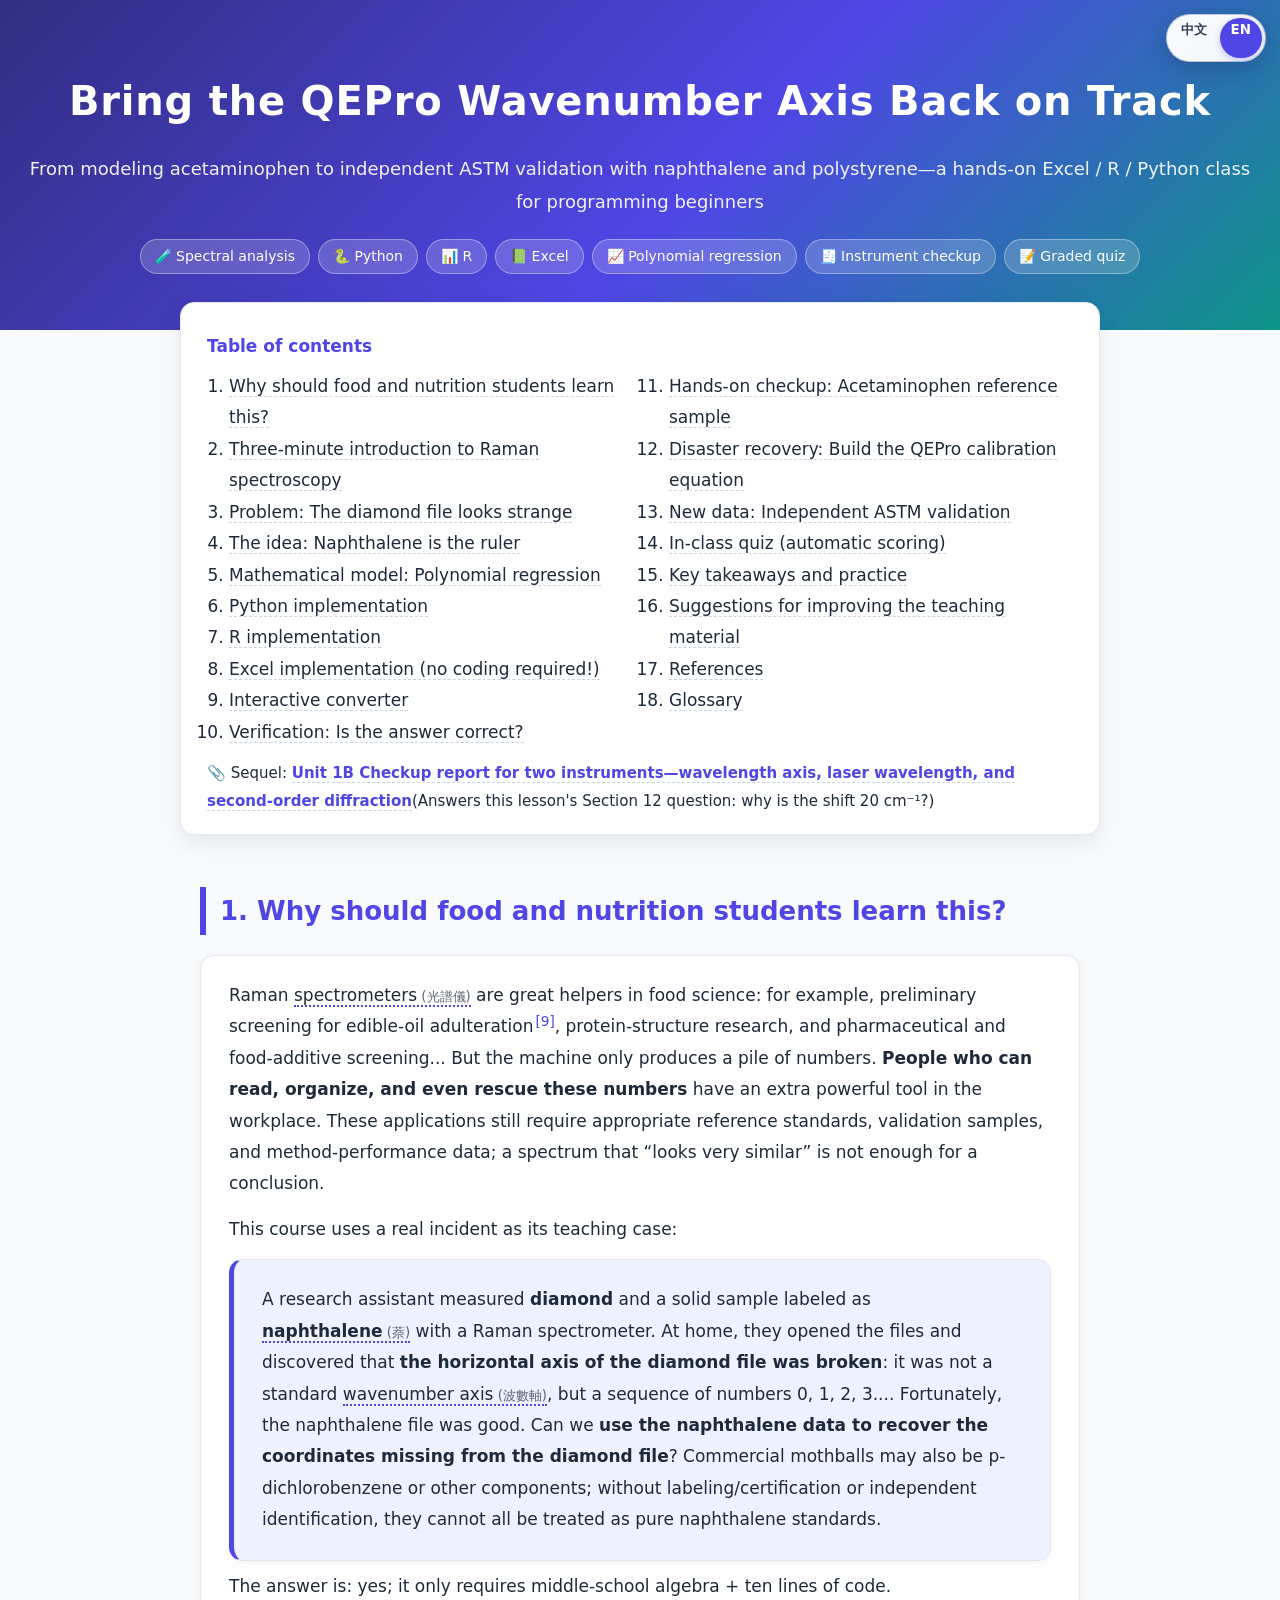
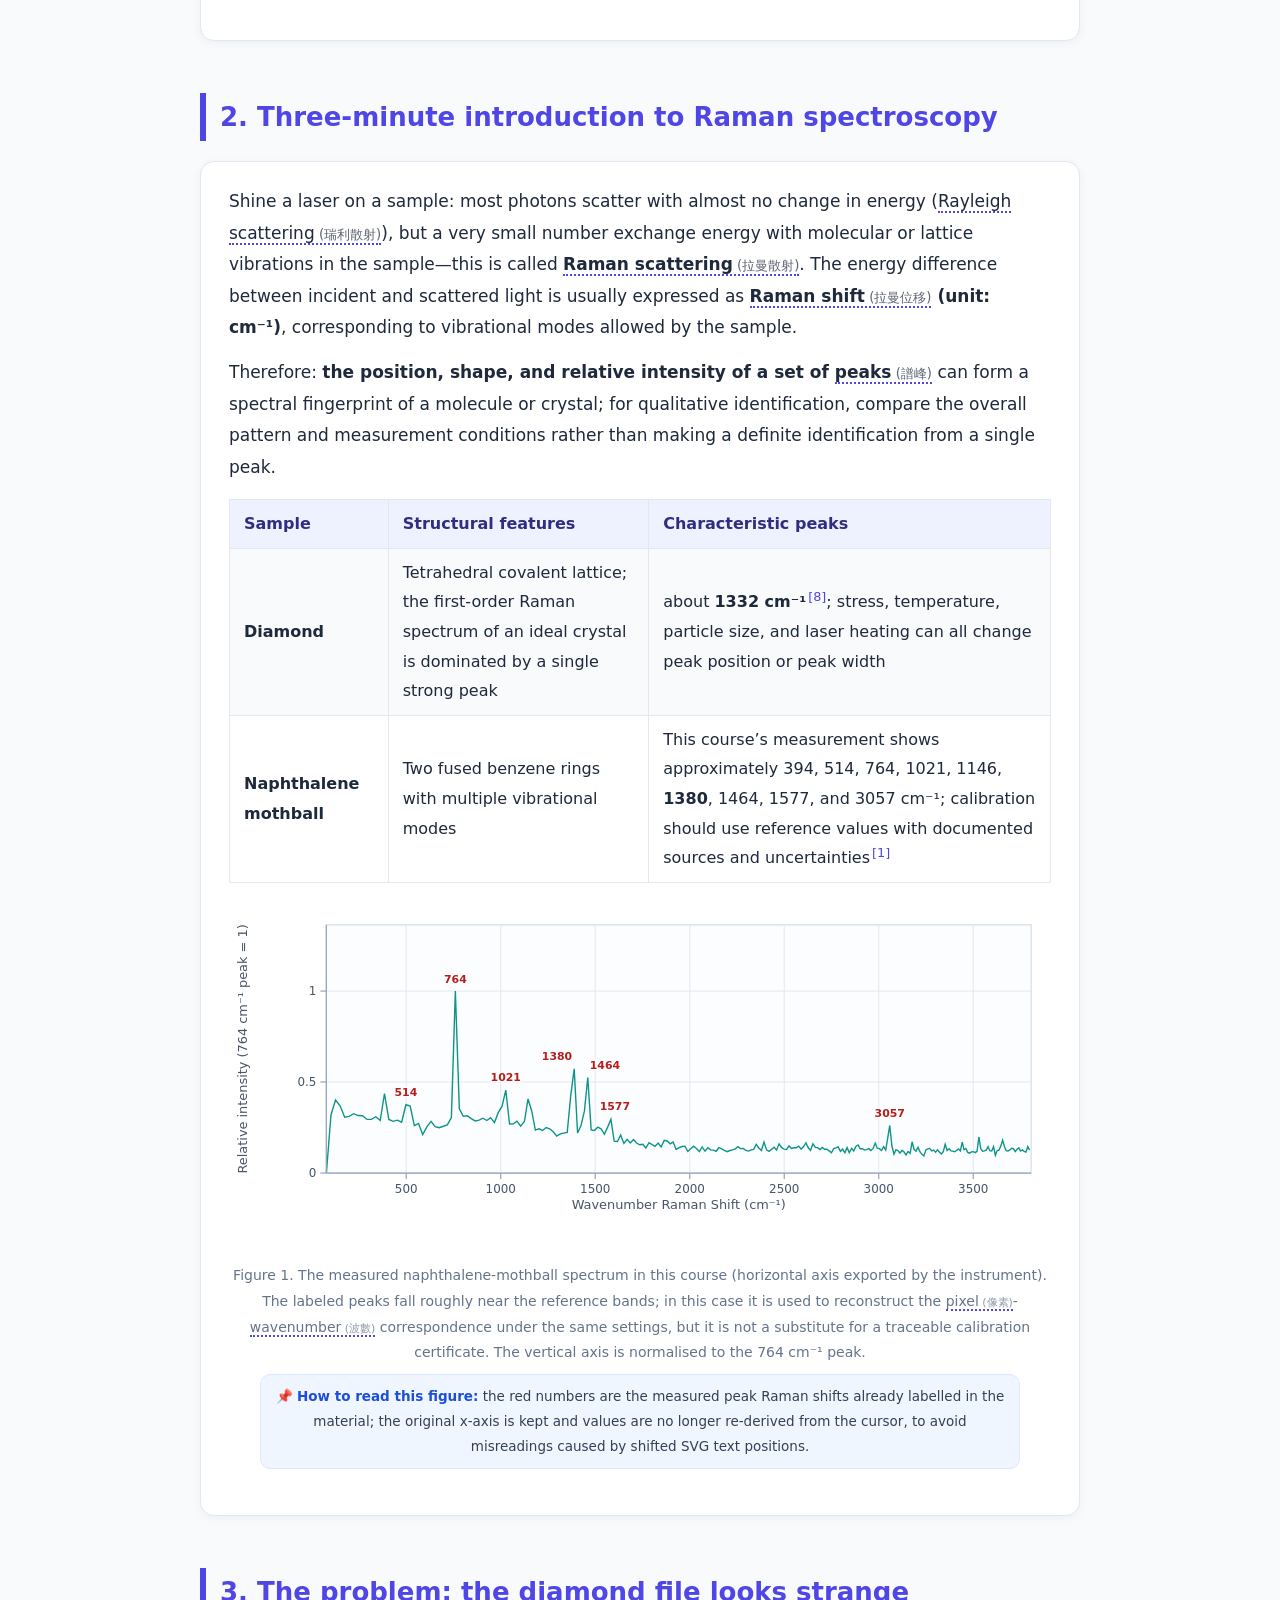
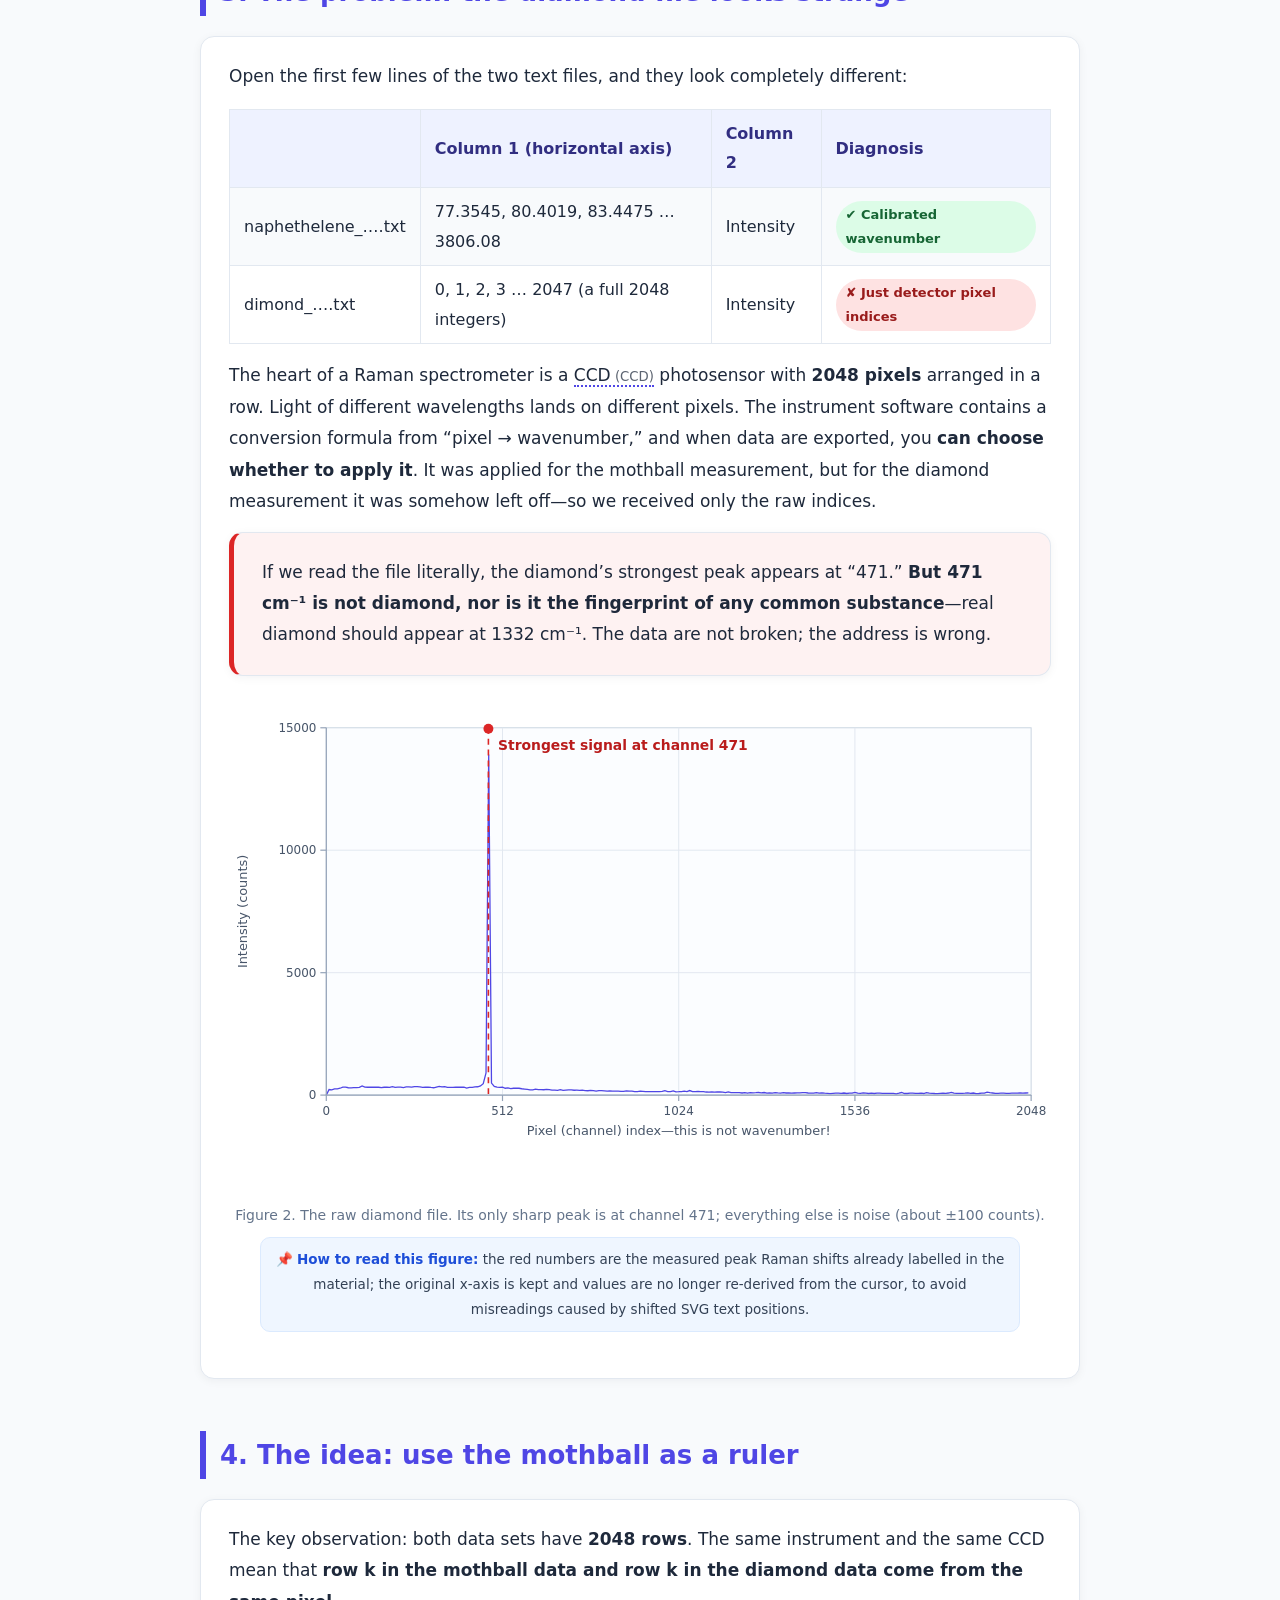
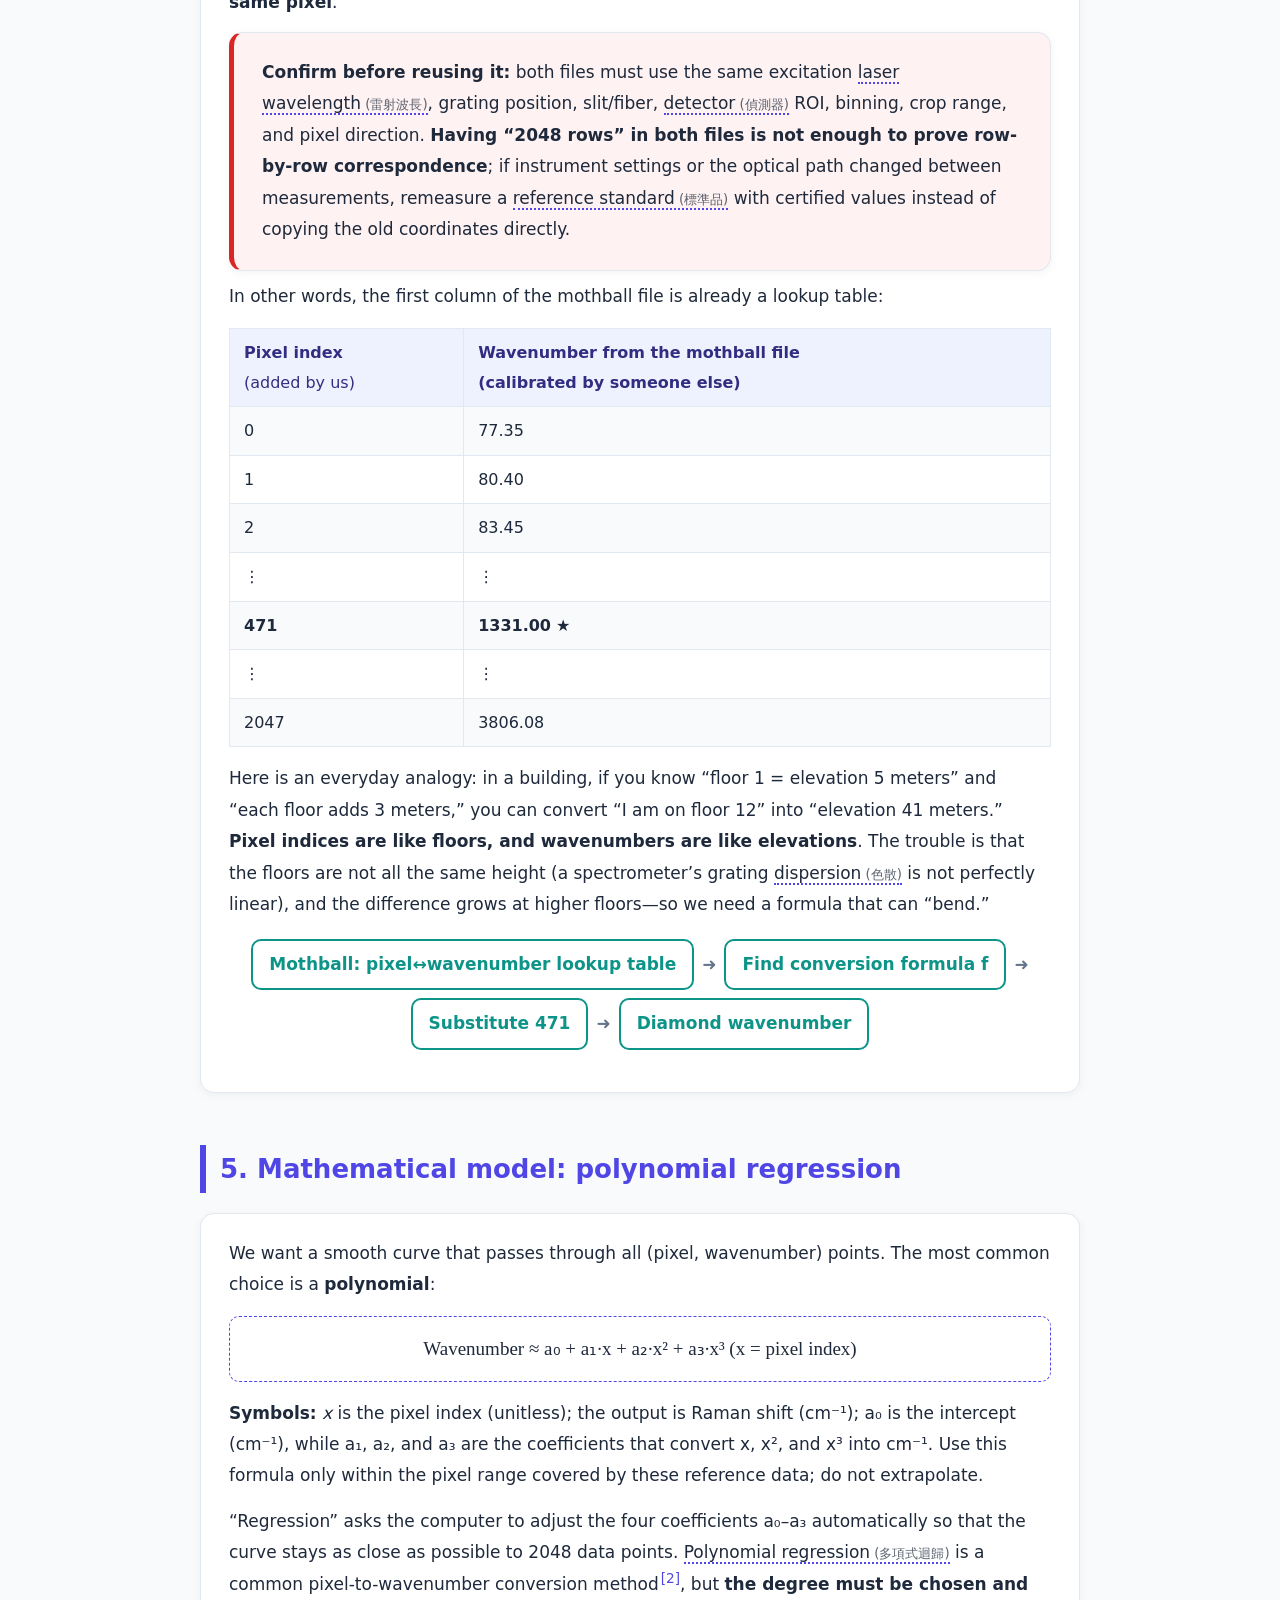
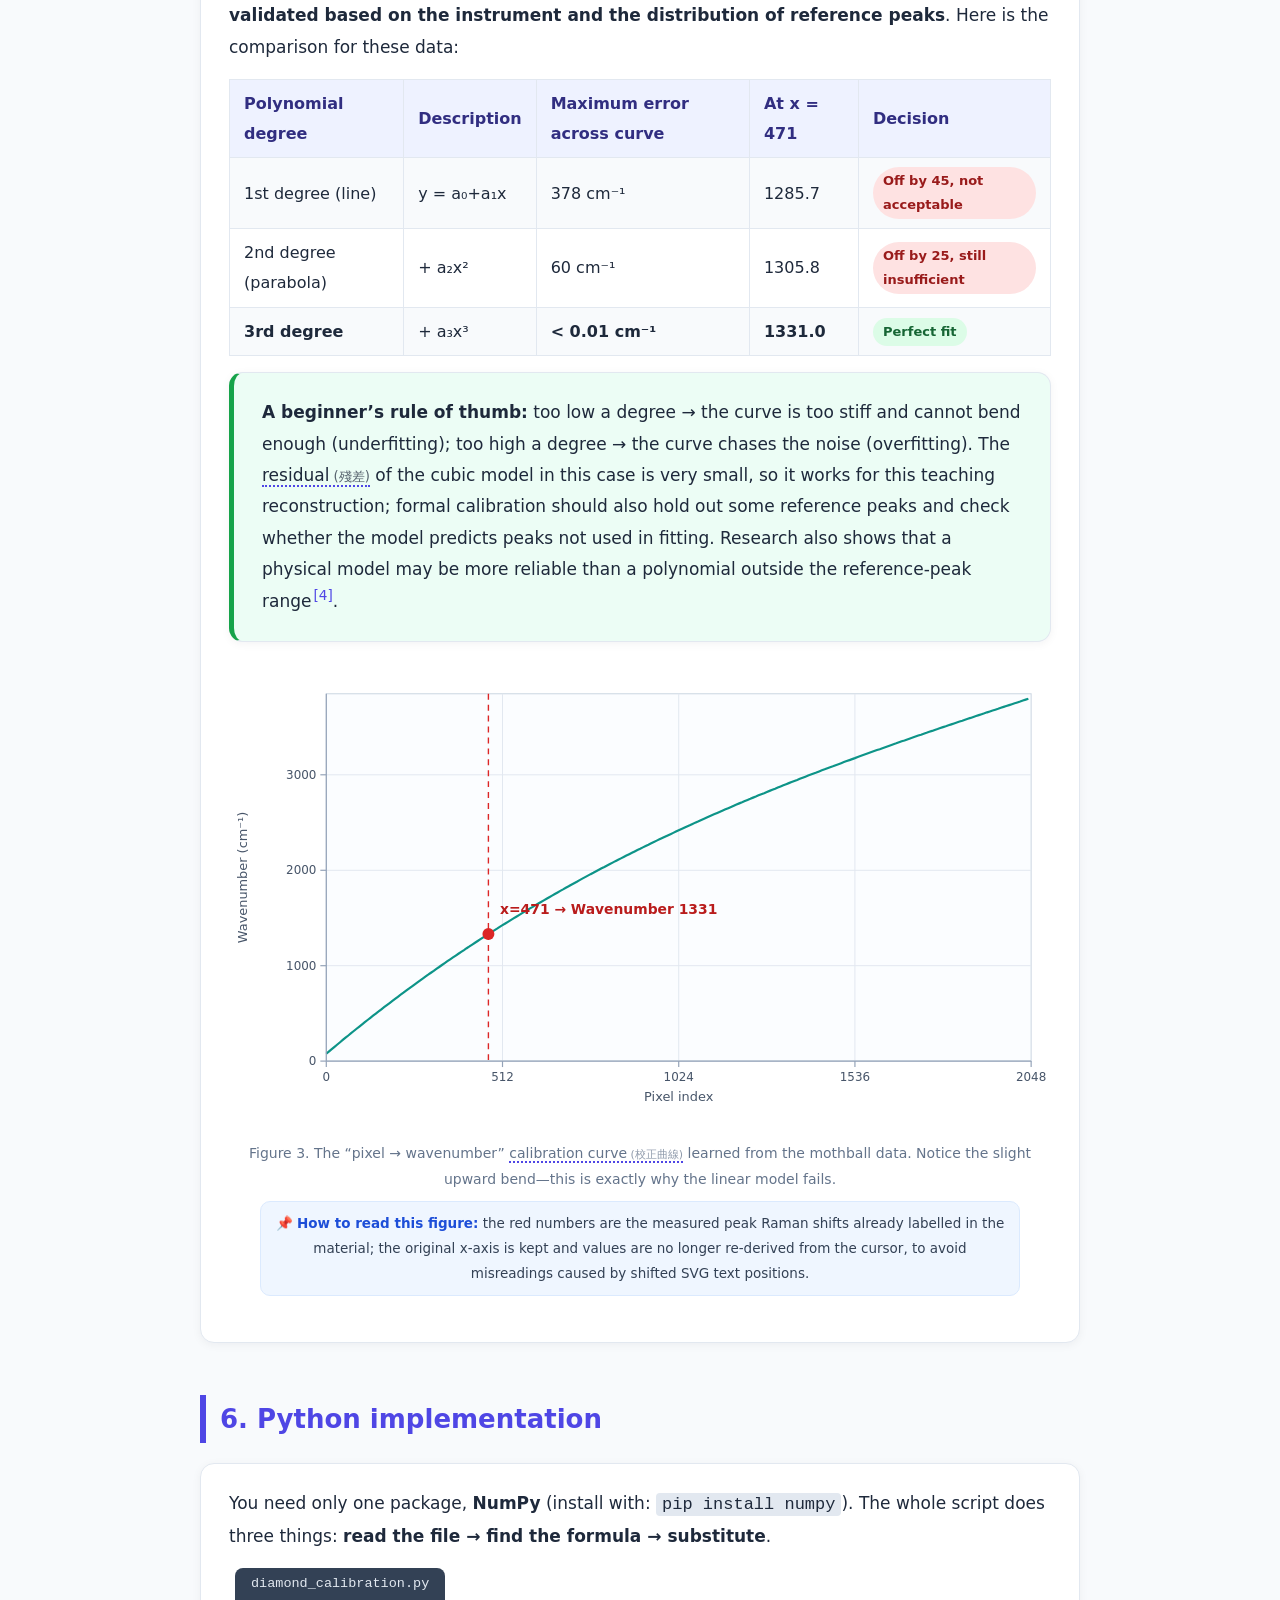
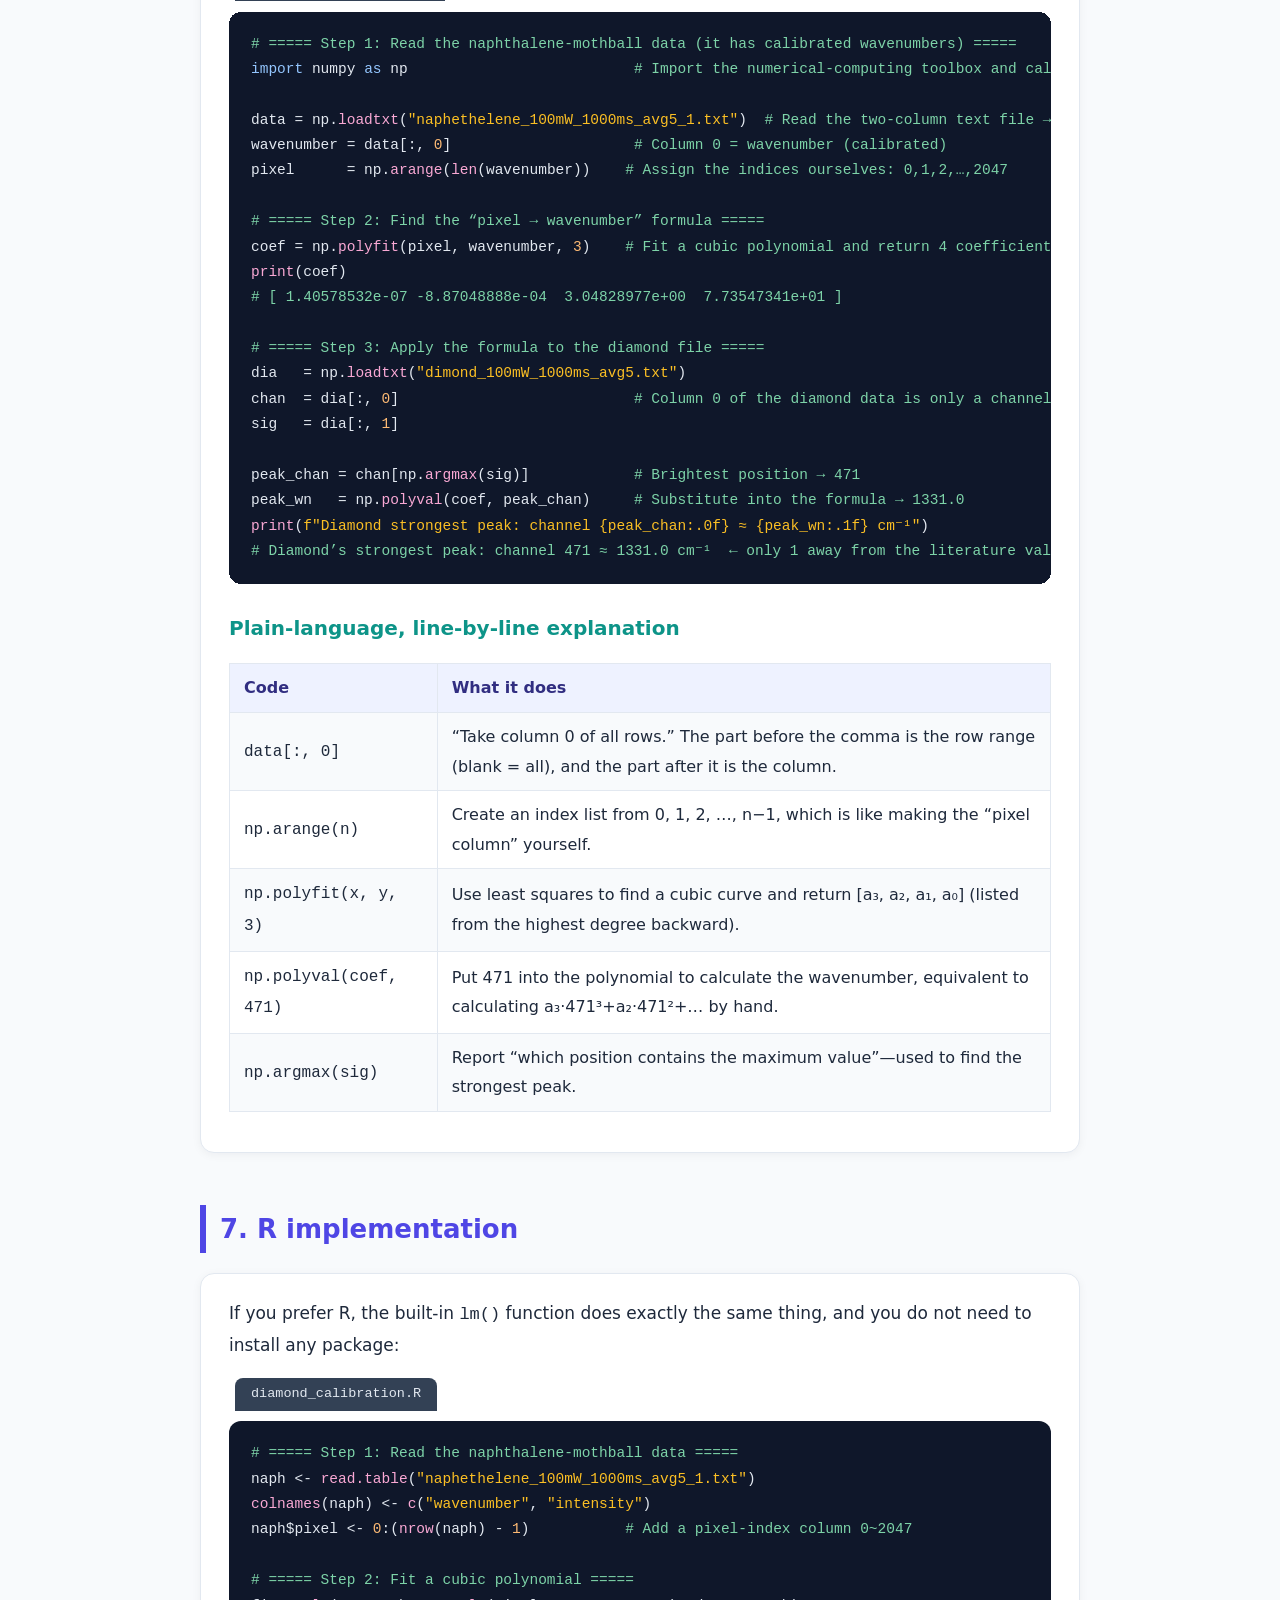
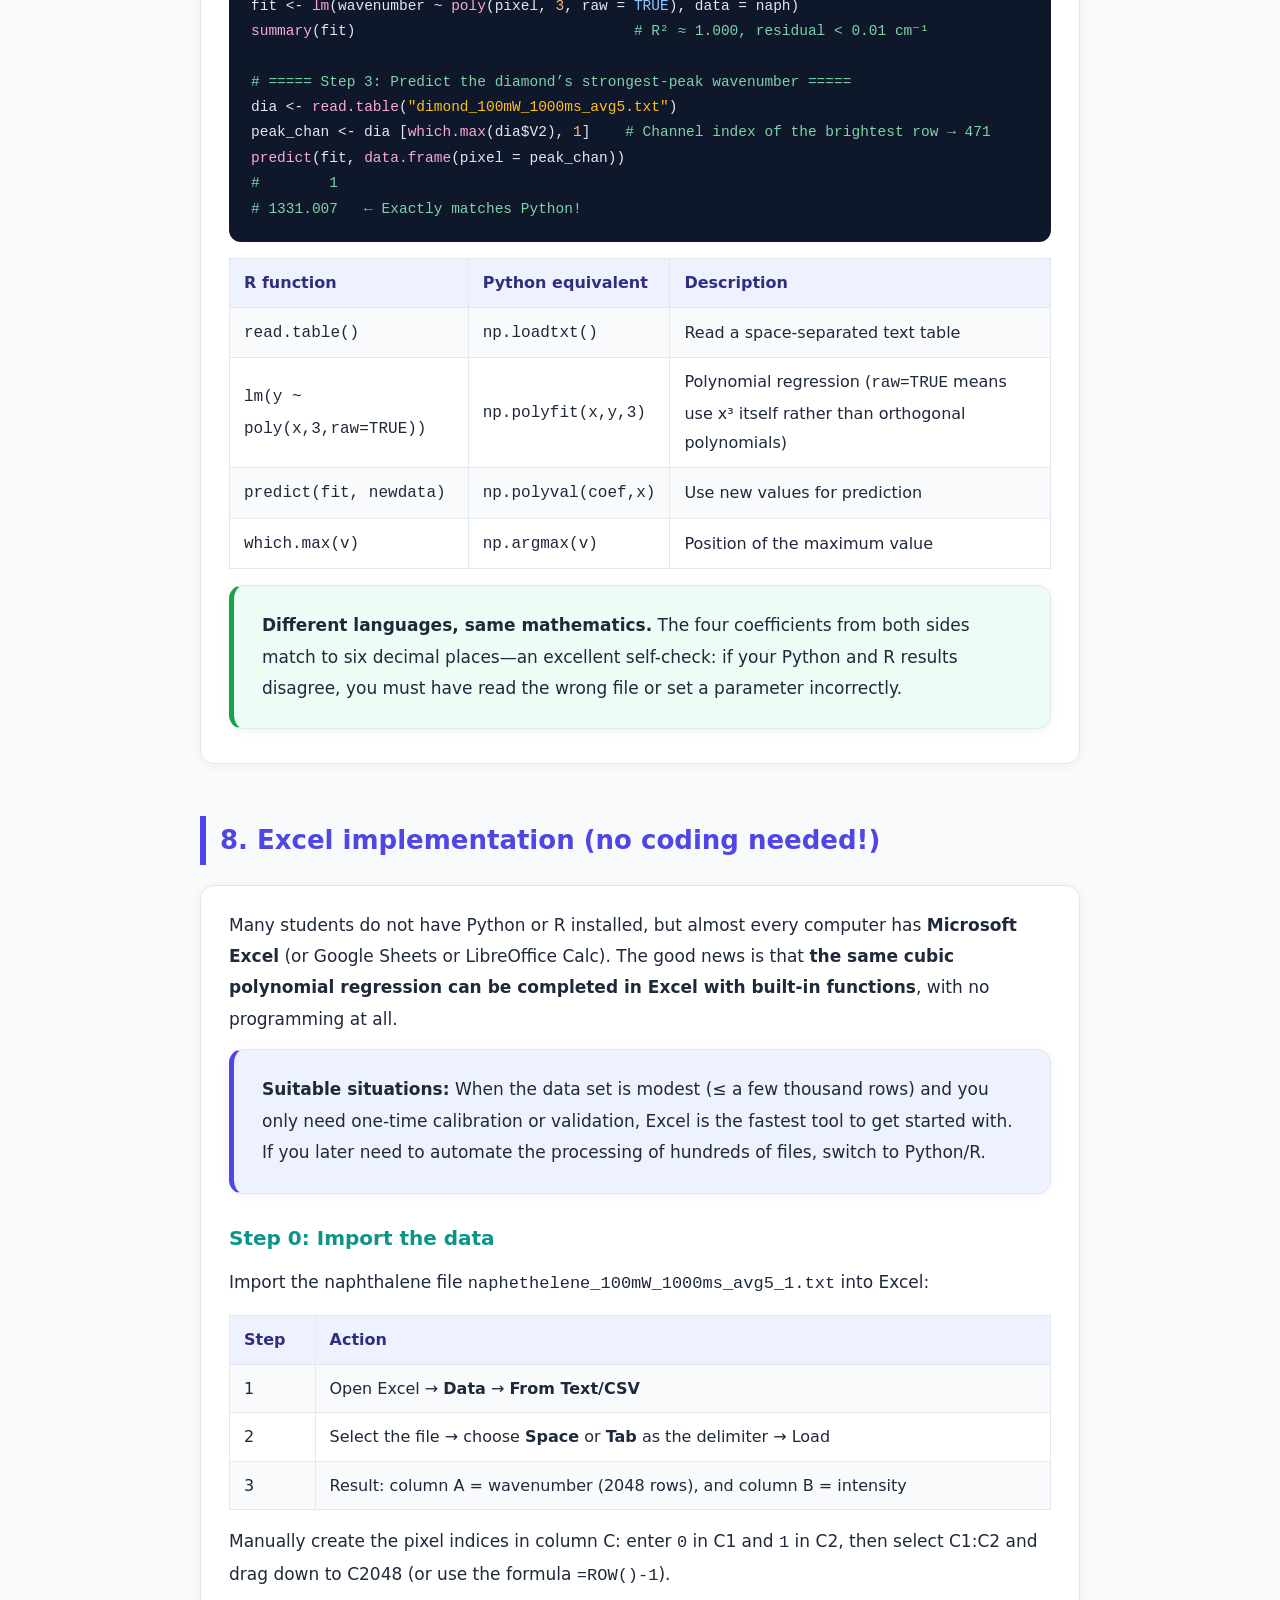
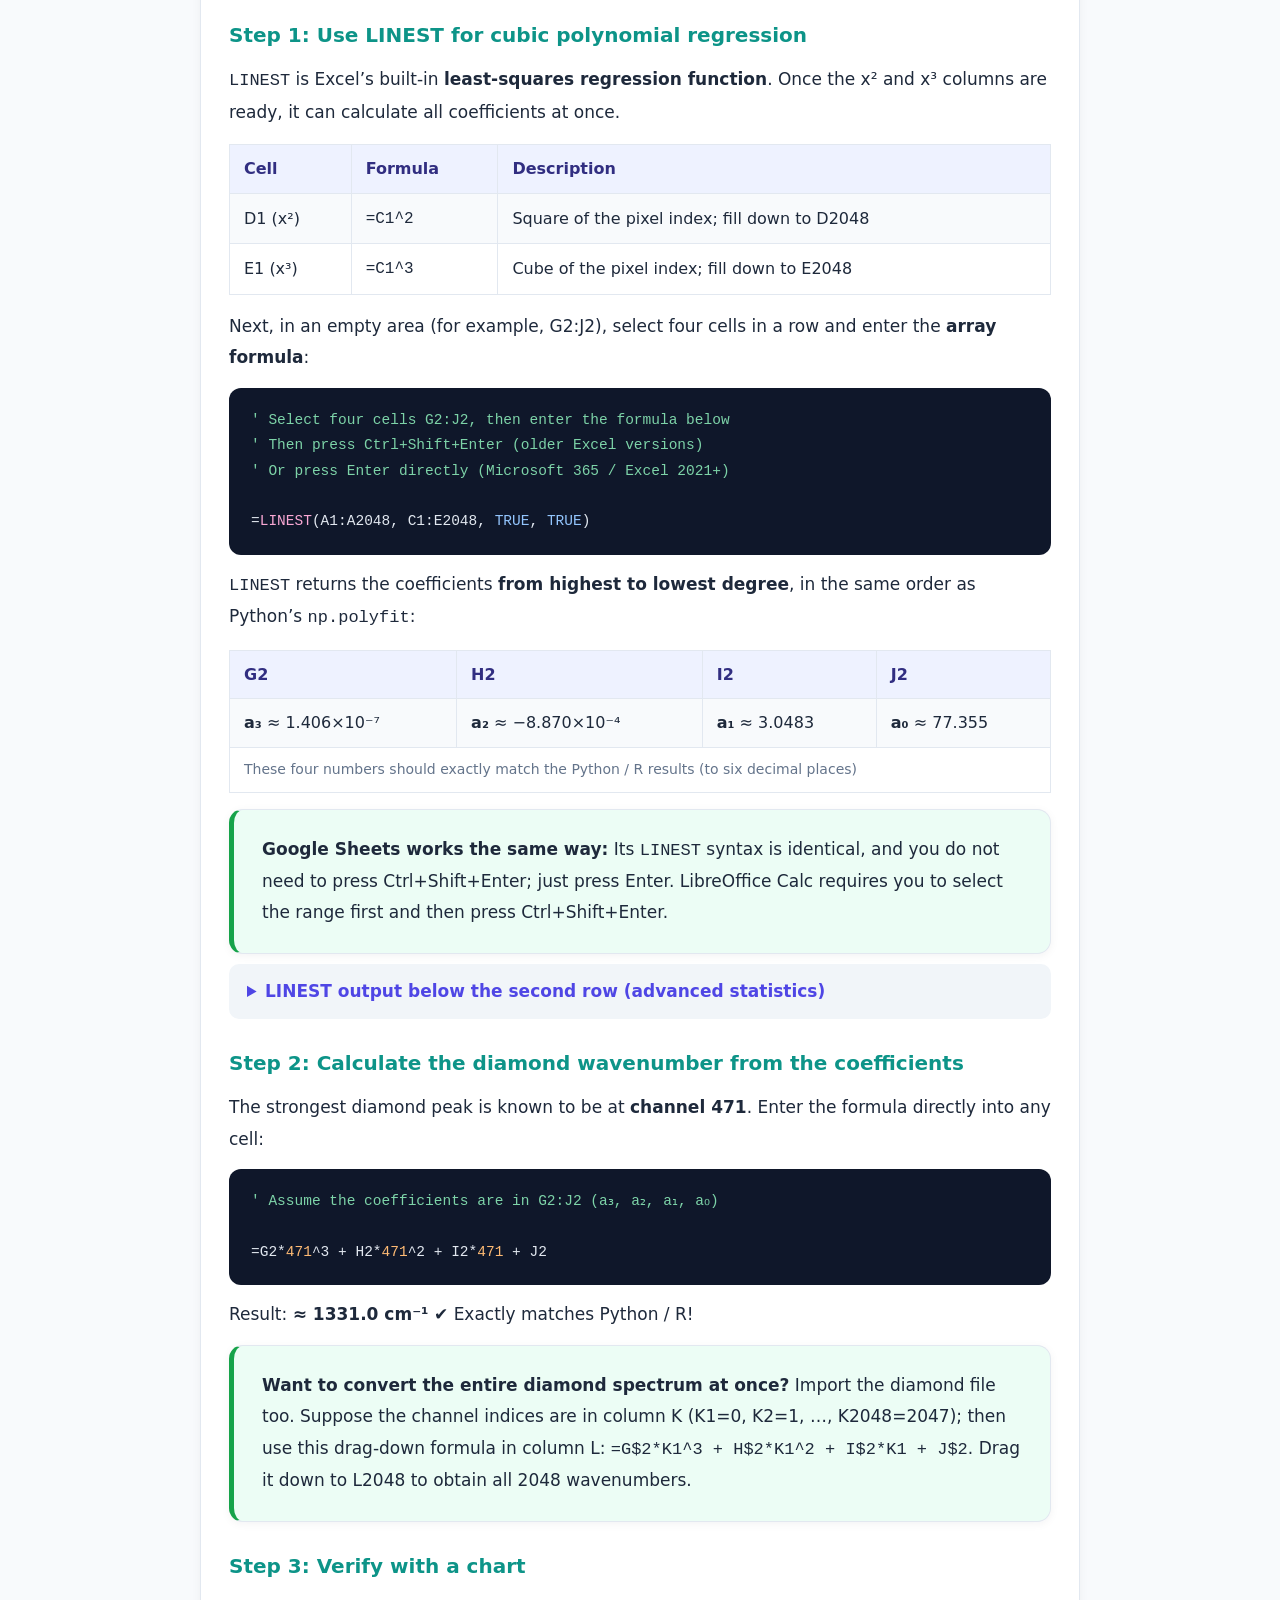
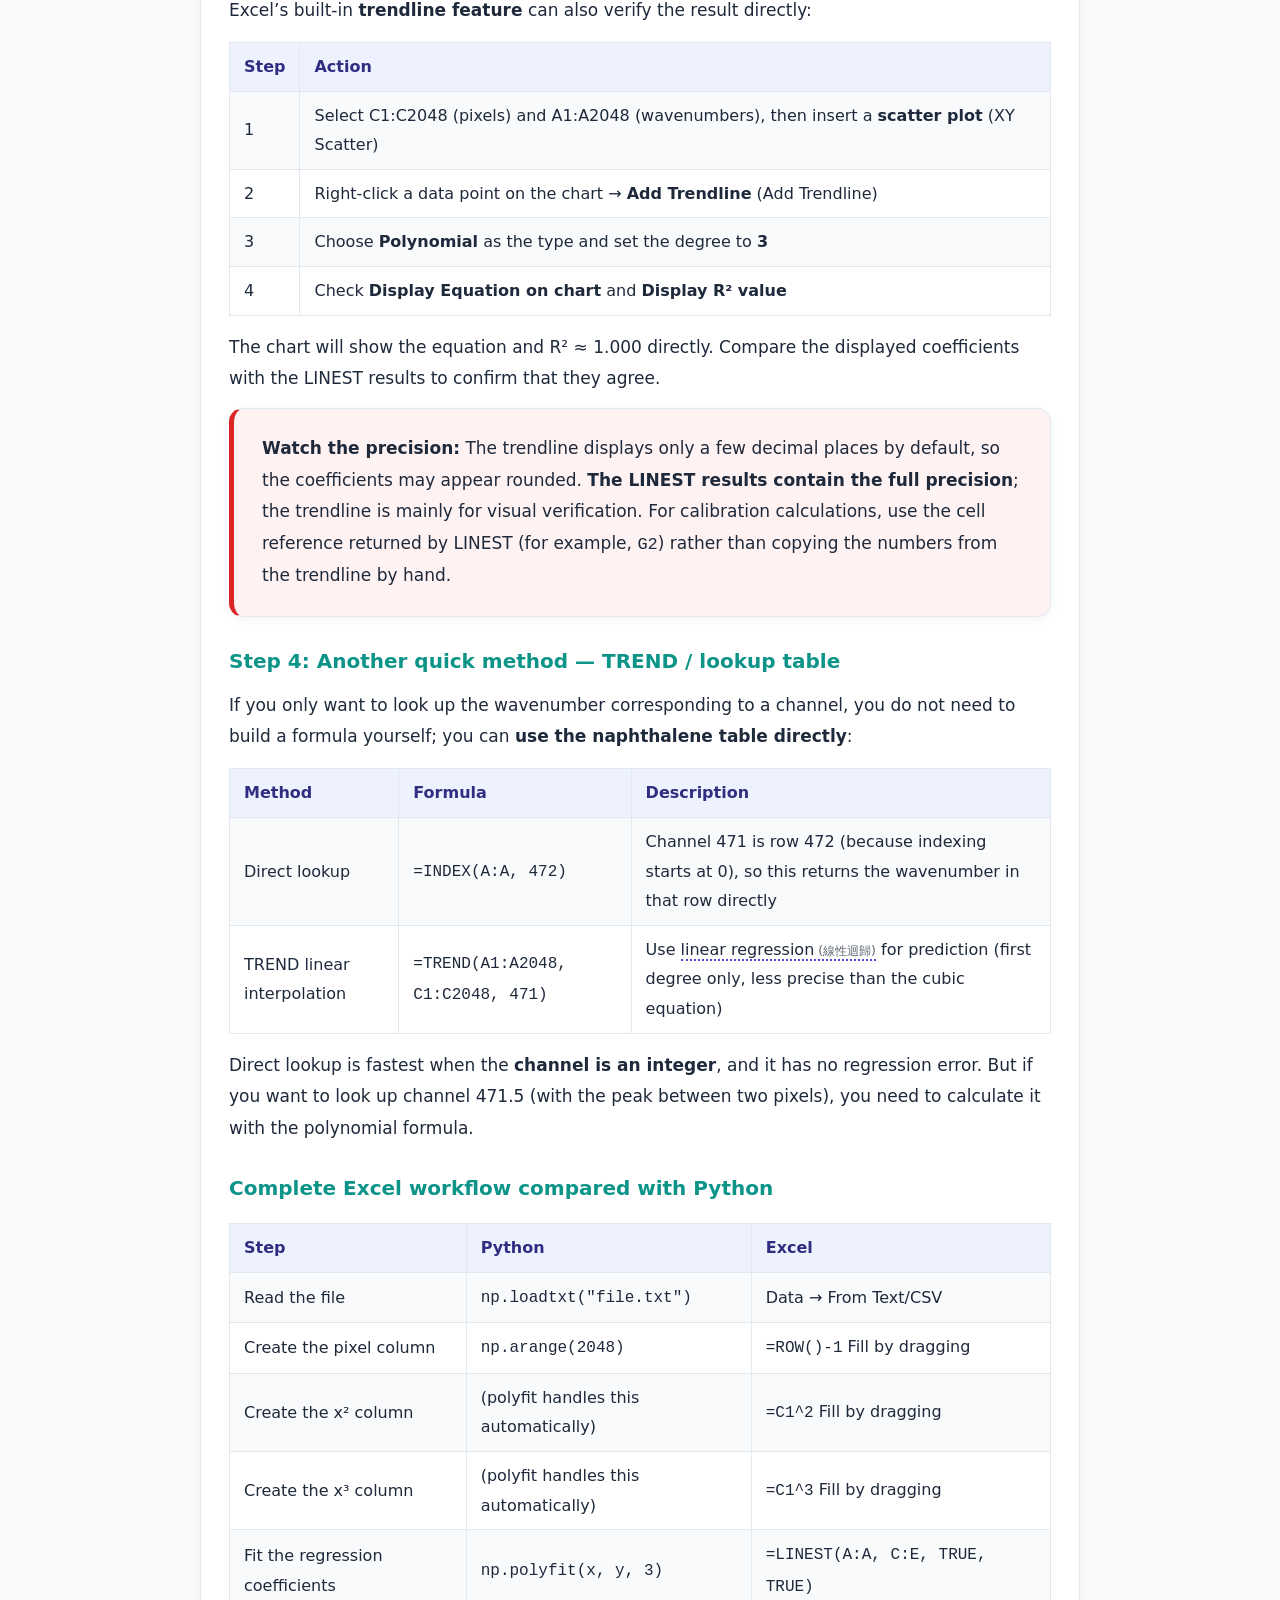
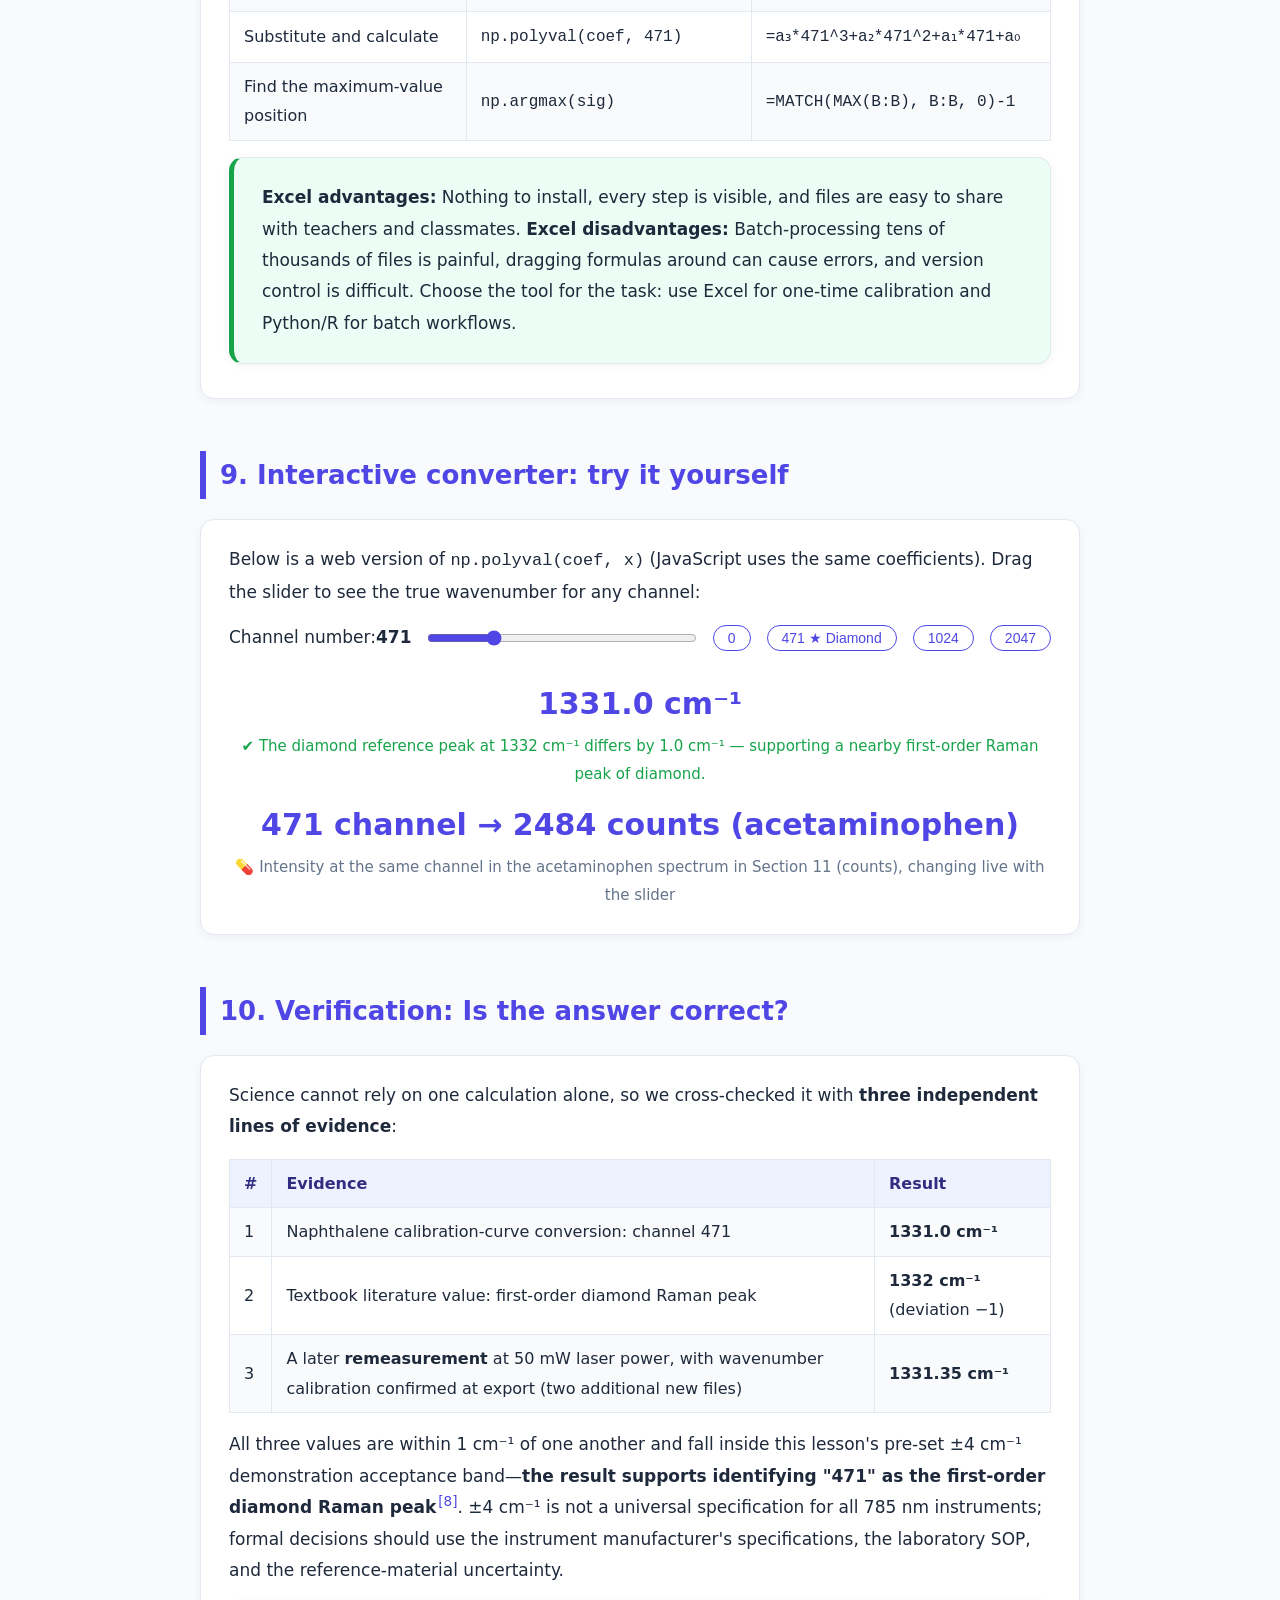
==== commit f68a8e0b: "Add ticks, gridlines and axis labels to tutorial spectrum SVGs Widen the viewBox to -28 so the rotat" ====
--- a/raman_calibration_tutorial.html
+++ b/raman_calibration_tutorial.html
@@ -166,20 +166,59 @@
 <tr><td><span lang="zh-Hant"><b>萘丸（萘）</b></span><span lang="en"><b>Naphthalene mothball</b></span></td><td><span lang="zh-Hant">兩個稠合苯環，具有多個振動模態</span><span lang="en">Two fused benzene rings with multiple vibrational modes</span></td><td><span lang="zh-Hant">本課實測可見約 394、514、764、1021、1146、<b>1380</b>、1464、1577、3057 cm⁻¹；校正應使用有來源與不確定度的標準值<span class="cite"><a href="#ref1" aria-label="參考文獻 1" data-en-aria-label="Reference 1">[1]</a></span></span><span lang="en">This course’s measurement shows approximately 394, 514, 764, 1021, 1146, <b>1380</b>, 1464, 1577, and 3057 cm⁻¹; calibration should use reference values with documented sources and uncertainties<span class="cite"><a href="#ref1" aria-label="參考文獻 1" data-en-aria-label="Reference 1">[1]</a></span></span></td></tr>
 </table>
 <figure>
-<svg viewBox="0 0 800 300" width="100%" role="img" aria-label="萘丸拉曼光譜" data-en-aria-label="Naphthalene mothball Raman spectrum">
+<svg viewBox="-28 0 828 330" width="100%" role="img" aria-label="萘丸拉曼光譜" data-en-aria-label="Naphthalene mothball Raman spectrum">
   <rect x="70" y="20" width="710" height="250" fill="#fbfdff" stroke="#cbd5e1"/>
+  <g stroke="#e2e8f0" stroke-width="1">
+    <line x1="150.5" y1="20" x2="150.5" y2="270"/>
+    <line x1="245.7" y1="20" x2="245.7" y2="270"/>
+    <line x1="340.9" y1="20" x2="340.9" y2="270"/>
+    <line x1="436.1" y1="20" x2="436.1" y2="270"/>
+    <line x1="531.3" y1="20" x2="531.3" y2="270"/>
+    <line x1="626.5" y1="20" x2="626.5" y2="270"/>
+    <line x1="721.7" y1="20" x2="721.7" y2="270"/>
+    <line x1="70" y1="178.3" x2="780" y2="178.3"/>
+    <line x1="70" y1="86.7" x2="780" y2="86.7"/>
+  </g>
   <polyline points="70.1,270.0 74.7,211.5 79.3,196.5 83.9,202.3 88.5,213.7 93.0,212.9 97.5,210.2 102.0,212.1 106.5,212.3 111.0,216.0 115.4,216.0 119.9,213.3 124.3,217.1 128.6,190.0 133.0,216.0 137.3,217.9 141.6,216.7 145.9,218.8 150.2,201.2 154.5,202.5 158.7,222.3 162.9,220.0 167.1,231.3 171.3,223.5 175.5,217.9 179.6,223.3 183.7,224.4 187.8,222.9 191.9,221.5 196.0,214.2 200.0,86.7 204.0,205.2 208.0,212.9 212.0,212.3 216.0,215.2 219.9,217.5 223.9,216.7 227.8,214.8 231.7,217.1 235.5,214.2 239.4,219.2 243.2,209.2 247.0,202.9 250.8,186.5 254.6,220.6 258.4,220.4 262.1,217.7 265.8,222.7 269.6,218.1 273.2,195.4 276.9,207.5 280.6,226.7 284.2,225.4 287.8,227.1 291.4,224.2 295.0,225.4 298.6,228.5 302.1,232.9 305.7,230.6 309.2,229.8 312.7,229.0 316.2,192.3 319.7,165.0 323.1,229.6 326.5,222.5 330.0,207.7 333.4,173.8 336.8,226.5 340.1,227.1 343.5,223.8 346.8,225.4 350.1,231.0 353.5,223.5 356.7,215.8 360.0,237.9 363.3,238.3 366.5,231.7 369.8,240.2 373.0,236.0 376.2,239.6 379.4,236.2 382.5,239.8 385.7,241.5 388.8,241.0 391.9,244.8 395.1,239.4 398.1,241.3 401.2,243.1 404.3,239.8 407.3,243.7 410.4,237.1 413.4,237.7 416.4,240.6 419.4,238.8 422.4,246.2 425.4,244.4 428.3,243.3 431.3,242.9 434.2,248.3 437.1,245.6 440.0,242.9 442.9,245.2 445.8,248.3 448.6,243.7 451.5,247.9 454.3,244.6 457.1,246.7 459.9,246.9 462.7,248.1 465.5,244.4 468.3,245.6 471.0,247.1 473.8,248.5 476.5,247.3 479.2,246.7 481.9,245.8 484.6,243.5 487.3,245.4 490.0,245.2 492.6,247.1 495.3,247.9 497.9,246.7 500.5,246.2 503.1,241.0 505.7,244.8 508.3,247.3 510.9,238.7 513.5,246.7 516.0,248.1 518.6,246.0 521.1,244.0 523.6,246.7 526.1,240.6 528.6,244.2 531.1,246.0 533.6,246.3 536.1,242.7 538.5,245.2 541.0,244.6 543.4,244.6 545.9,242.9 548.3,246.0 550.7,243.3 553.1,239.6 555.5,244.6 557.8,247.3 560.2,240.6 562.6,244.2 564.9,244.4 567.3,246.3 569.6,244.2 571.9,246.0 574.2,246.0 576.5,247.7 578.8,249.6 581.1,245.4 583.4,244.6 585.6,243.7 587.9,248.1 590.1,246.0 592.4,249.6 594.6,244.4 596.8,249.4 599.1,245.2 601.3,247.7 603.5,243.3 605.7,241.7 607.8,245.6 610.0,245.4 612.2,246.9 614.3,246.5 616.5,245.4 618.6,247.3 620.8,245.2 622.9,239.8 625.0,245.0 627.1,245.4 629.3,247.3 631.4,243.5 633.5,246.9 635.5,235.2 637.6,222.1 639.7,242.3 641.8,251.0 643.8,246.7 645.9,247.3 647.9,250.0 650.0,247.1 652.0,248.8 654.0,251.7 656.0,248.3 658.1,250.2 660.1,238.5 662.1,246.3 664.1,247.9 666.1,244.0 668.1,248.8 670.0,251.2 672.0,252.7 674.0,246.7 676.0,245.6 677.9,245.2 679.9,247.7 681.8,246.9 683.8,249.0 685.7,246.7 687.7,249.0 689.6,250.8 691.5,248.5 693.4,241.0 695.4,247.3 697.3,245.6 699.2,247.7 701.1,247.9 703.0,248.5 704.9,247.3 706.8,245.8 708.7,247.7 710.6,238.8 712.4,246.5 714.3,245.2 716.2,249.2 718.1,250.0 719.9,248.7 721.8,248.5 723.7,249.4 725.5,248.1 727.4,233.7 729.2,245.6 731.1,248.1 732.9,247.7 734.8,246.9 736.6,243.3 738.4,247.5 740.3,247.7 742.1,243.3 744.0,252.1 745.8,247.3 747.6,246.9 749.4,242.9 751.3,236.9 753.1,243.3 754.9,247.5 756.7,247.9 758.5,246.7 760.4,245.0 762.2,245.4 764.0,248.3 765.8,246.0 767.6,244.6 769.4,247.9 771.2,246.7 773.0,248.3 774.8,249.0 776.6,243.3 778.4,246.9" fill="none" stroke="#0d9488" stroke-width="1.4"/>
-  <g stroke="#94a3b8" font-size="12" fill="#475569">
+  <text x="425" y="306" text-anchor="middle" font-size="13" fill="#475569" lang="zh-Hant">波數 Raman Shift (cm⁻¹)</text><text x="425" y="306" text-anchor="middle" font-size="13" fill="#475569" lang="en">Wavenumber Raman Shift (cm⁻¹)</text>
+  <g font-size="11" fill="#b91c1c" font-weight="bold" style="paint-order:stroke;stroke:#fff;stroke-width:3px;stroke-linejoin:round">
+    <text x="150.2" y="192.2" text-anchor="middle">514</text>
+    <text x="200.0" y="78.7" text-anchor="middle">764</text>
+    <text x="250.8" y="177.5" text-anchor="middle">1021</text>
+    <text x="317.7" y="156.0" text-anchor="end">1380</text>
+    <text x="335.4" y="164.8" text-anchor="start">1464</text>
+    <text x="360.7" y="206.8" text-anchor="middle">1577</text>
+    <text x="637.6" y="213.1" text-anchor="middle">3057</text>
+  </g>
+  <g stroke="#94a3b8" stroke-width="1.2">
     <line x1="70" y1="270" x2="780" y2="270"/><line x1="70" y1="20" x2="70" y2="270"/>
-    <text x="165" y="290">500</text><text x="345" y="290">1500</text><text x="525" y="290">2500</text><text x="715" y="290">3500</text>
-  </g>
-  <text x="425" y="298" text-anchor="middle" font-size="13" fill="#475569" lang="zh-Hant">波數 Raman Shift (cm⁻¹)</text><text x="425" y="298" text-anchor="middle" font-size="13" fill="#475569" lang="en">Wavenumber Raman Shift (cm⁻¹)</text>
-  <g font-size="11" fill="#b91c1c" font-weight="bold">
-    <text x="196" y="80">764</text><text x="315" y="120">1380</text>
-    <text x="118" y="180">514</text><text x="252" y="170">1021</text><text x="392" y="185">1464</text><text x="432" y="195">1577</text><text x="672" y="235">3057</text>
-  </g>
+    <line x1="150.5" y1="270" x2="150.5" y2="276"/>
+    <line x1="245.7" y1="270" x2="245.7" y2="276"/>
+    <line x1="340.9" y1="270" x2="340.9" y2="276"/>
+    <line x1="436.1" y1="270" x2="436.1" y2="276"/>
+    <line x1="531.3" y1="270" x2="531.3" y2="276"/>
+    <line x1="626.5" y1="270" x2="626.5" y2="276"/>
+    <line x1="721.7" y1="270" x2="721.7" y2="276"/>
+    <line x1="64" y1="270.0" x2="70" y2="270.0"/>
+    <line x1="64" y1="178.3" x2="70" y2="178.3"/>
+    <line x1="64" y1="86.7" x2="70" y2="86.7"/>
+  </g>
+  <g font-size="12" fill="#475569">
+    <text x="150.5" y="290" text-anchor="middle">500</text>
+    <text x="245.7" y="290" text-anchor="middle">1000</text>
+    <text x="340.9" y="290" text-anchor="middle">1500</text>
+    <text x="436.1" y="290" text-anchor="middle">2000</text>
+    <text x="531.3" y="290" text-anchor="middle">2500</text>
+    <text x="626.5" y="290" text-anchor="middle">3000</text>
+    <text x="721.7" y="290" text-anchor="middle">3500</text>
+    <text x="60" y="274.0" text-anchor="end">0</text>
+    <text x="60" y="182.3" text-anchor="end">0.5</text>
+    <text x="60" y="90.7" text-anchor="end">1</text>
+  </g>
+  <text x="-10" y="145" transform="rotate(-90 -10 145)" text-anchor="middle" font-size="13" fill="#475569" lang="zh-Hant">相對強度（764 cm⁻¹ 峰 = 1）</text>
+  <text x="-10" y="145" transform="rotate(-90 -10 145)" text-anchor="middle" font-size="13" fill="#475569" lang="en">Relative intensity (764 cm⁻¹ peak = 1)</text>
 </svg>
-<figcaption><span lang="zh-Hant">圖 1　本課實測的萘丸光譜（橫軸由儀器匯出）。標示峰大致落在參考帶位附近；它在本案例中用來重建同一設定下的像素—波數對照，但不是可追溯校正證書的替代品。</span><span lang="en">Figure 1. The measured naphthalene-mothball spectrum in this course (horizontal axis exported by the instrument). The labeled peaks fall roughly near the reference bands; in this case it is used to reconstruct the pixel-wavenumber correspondence under the same settings, but it is not a substitute for a traceable calibration certificate.</span></figcaption>
+<figcaption><span lang="zh-Hant">圖 1　本課實測的萘丸光譜（橫軸由儀器匯出）。標示峰大致落在參考帶位附近；它在本案例中用來重建同一設定下的像素—波數對照，但不是可追溯校正證書的替代品。縱軸以 764 cm⁻¹ 峰歸一為 1。</span><span lang="en">Figure 1. The measured naphthalene-mothball spectrum in this course (horizontal axis exported by the instrument). The labeled peaks fall roughly near the reference bands; in this case it is used to reconstruct the pixel-wavenumber correspondence under the same settings, but it is not a substitute for a traceable calibration certificate. The vertical axis is normalised to the 764 cm⁻¹ peak.</span></figcaption>
 </figure>
 </div>
 </section>
@@ -197,19 +236,45 @@
 <p><span lang="zh-Hant">原來拉曼光譜儀的心臟是一片 CCD 感光晶片，上面有 <b>2048 個像素</b>排成一列。不同波長的光落在不同像素上。儀器軟體裡有一條「像素 → 波數」的換算公式，匯出資料時<b>可以選擇要不要套用</b>。量萘丸時有套用，量鑽石時不知道為什麼沒套——於是我們只拿到原始編號。</span><span lang="en">The heart of a Raman spectrometer is a CCD photosensor with <b>2048 pixels</b> arranged in a row. Light of different wavelengths lands on different pixels. The instrument software contains a conversion formula from “pixel → wavenumber,” and when data are exported, you <b>can choose whether to apply it</b>. It was applied for the mothball measurement, but for the diamond measurement it was somehow left off—so we received only the raw indices.</span></p>
 <p class="warnbox card" style="margin:10px 0"><span lang="zh-Hant">如果照著檔案字面解讀，鑽石的最強峰出現在「471」。<b>但 471 cm⁻¹ 不是鑽石、也不是任何常見物質的指紋</b>——真正的鑽石應該在 1332 cm⁻¹。資料沒有壞，只是地址寫錯了。</span><span lang="en">If we read the file literally, the diamond’s strongest peak appears at “471.” <b>But 471 cm⁻¹ is not diamond, nor is it the fingerprint of any common substance</b>—real diamond should appear at 1332 cm⁻¹. The data are not broken; the address is wrong.</span></p>
 <figure>
-<svg viewBox="0 0 800 450" width="100%" role="img" aria-label="鑽石原始光譜" data-en-aria-label="Raw diamond spectrum">
+<svg viewBox="-28 0 828 450" width="100%" role="img" aria-label="鑽石原始光譜" data-en-aria-label="Raw diamond spectrum">
   <rect x="70" y="30" width="710" height="370" fill="#fbfdff" stroke="#cbd5e1"/>
+  <g stroke="#e2e8f0" stroke-width="1">
+    <line x1="247.5" y1="30" x2="247.5" y2="400"/>
+    <line x1="425.0" y1="30" x2="425.0" y2="400"/>
+    <line x1="602.5" y1="30" x2="602.5" y2="400"/>
+    <line x1="70" y1="276.7" x2="780" y2="276.7"/>
+    <line x1="70" y1="153.3" x2="780" y2="153.3"/>
+  </g>
   <polyline points="70.0,400.0 72.8,394.4 75.5,394.8 78.3,393.8 81.1,393.7 83.9,393.1 86.6,392.0 89.4,392.0 92.2,392.6 95.0,392.7 97.7,392.5 100.5,392.4 103.3,392.2 106.1,390.7 108.8,391.9 111.6,392.1 114.4,392.1 117.1,392.1 119.9,391.9 122.7,392.1 125.5,392.5 128.2,392.1 131.0,392.1 133.8,392.2 136.6,391.4 139.3,392.3 142.1,392.0 144.9,391.9 147.7,392.4 150.4,391.7 153.2,391.8 156.0,392.0 158.8,391.4 161.5,391.5 164.3,391.8 167.1,392.3 169.8,392.1 172.6,391.9 175.4,392.3 178.2,392.6 180.9,391.9 183.7,391.2 186.5,391.8 189.3,391.5 192.0,392.3 194.8,392.3 197.6,392.2 200.4,392.0 203.1,392.1 205.9,391.9 208.7,392.1 211.4,392.9 214.2,392.2 217.0,392.3 219.8,391.8 222.5,391.6 225.3,390.8 228.1,388.5 230.9,377.7 233.6,56.9 236.4,387.9 239.2,391.3 242.0,391.9 244.7,392.2 247.5,391.9 250.3,393.1 253.0,392.8 255.8,393.5 258.6,393.1 261.4,393.0 264.1,393.1 266.9,393.6 269.7,393.9 272.5,394.2 275.2,394.7 278.0,394.7 280.8,394.0 283.6,394.4 286.3,394.5 289.1,394.6 291.9,394.3 294.6,394.5 297.4,394.9 300.2,394.9 303.0,395.2 305.7,394.6 308.5,395.3 311.3,395.0 314.1,394.7 316.8,394.8 319.6,395.1 322.4,394.9 325.2,395.3 327.9,395.1 330.7,395.4 333.5,395.6 336.2,395.3 339.0,395.5 341.8,396.0 344.6,395.4 347.3,395.6 350.1,395.8 352.9,396.0 355.7,395.8 358.4,395.9 361.2,396.0 364.0,396.0 366.8,396.3 369.5,396.3 372.3,395.8 375.1,396.1 377.9,395.9 380.6,396.4 383.4,396.4 386.2,396.1 388.9,396.3 391.7,396.6 394.5,396.4 397.3,396.4 400.0,396.5 402.8,396.6 405.6,396.4 408.4,396.3 411.1,395.5 413.9,396.4 416.7,396.4 419.5,395.7 422.2,396.7 425.0,396.6 427.8,396.4 430.5,396.1 433.3,396.4 436.1,395.4 438.9,396.4 441.6,396.4 444.4,396.3 447.2,396.5 450.0,396.6 452.7,396.9 455.5,397.0 458.3,396.7 461.1,397.1 463.8,396.9 466.6,396.9 469.4,397.1 472.1,397.5 474.9,396.7 477.7,397.5 480.5,397.6 483.2,397.5 486.0,397.5 488.8,397.9 491.6,397.5 494.3,398.0 497.1,397.5 499.9,397.7 502.7,397.6 505.4,397.4 508.2,397.7 511.0,397.4 513.8,398.1 516.5,397.8 519.3,398.0 522.1,397.5 524.8,397.8 527.6,398.0 530.4,397.6 533.2,397.9 535.9,397.7 538.7,398.1 541.5,397.9 544.3,397.8 547.0,397.8 549.8,397.6 552.6,397.6 555.4,397.9 558.1,398.1 560.9,398.1 563.7,397.6 566.4,398.1 569.2,397.9 572.0,398.1 574.8,398.2 577.5,398.5 580.3,398.2 583.1,398.1 585.9,398.0 588.6,398.2 591.4,397.9 594.2,398.4 597.0,398.0 599.7,398.1 602.5,397.2 605.3,398.0 608.0,398.2 610.8,397.8 613.6,398.1 616.4,398.4 619.1,398.1 621.9,398.4 624.7,398.1 627.5,398.0 630.2,398.3 633.0,398.2 635.8,398.2 638.6,398.2 641.3,398.2 644.1,398.7 646.9,398.1 649.6,397.4 652.4,398.4 655.2,398.4 658.0,398.0 660.7,398.0 663.5,398.2 666.3,398.3 669.1,398.0 671.8,398.4 674.6,397.5 677.4,398.0 680.2,398.2 682.9,398.4 685.7,398.5 688.5,398.2 691.2,398.1 694.0,398.2 696.8,397.9 699.6,397.2 702.3,398.0 705.1,398.3 707.9,398.3 710.7,398.2 713.4,398.1 716.2,397.8 719.0,398.3 721.8,397.9 724.5,398.5 727.3,398.4 730.1,398.0 732.9,398.0 735.6,397.1 738.4,397.6 741.2,397.9 743.9,398.2 746.7,398.2 749.5,398.1 752.3,398.1 755.0,398.2 757.8,398.2 760.6,398.1 763.4,398.1 766.1,398.1 768.9,397.9 771.7,398.0 774.5,397.9 777.2,397.8" fill="none" stroke="#4f46e5" stroke-width="1.3"/>
   <line x1="233.3" y1="30" x2="233.3" y2="400" stroke="#dc2626" stroke-dasharray="6 5" stroke-width="1.6"/>
   <circle cx="233.3" cy="31" r="5" fill="#dc2626"/>
   <text x="243" y="52" font-size="14" fill="#b91c1c" font-weight="bold" lang="zh-Hant">最強訊號在「通道 471」</text><text x="243" y="52" font-size="14" fill="#b91c1c" font-weight="bold" lang="en">Strongest signal at channel 471</text>
-  <g stroke="#94a3b8" font-size="12" fill="#475569">
+  <text x="425" y="440" text-anchor="middle" font-size="13" fill="#475569" lang="zh-Hant">像素（通道）編號 —— 這不是波數！</text><text x="425" y="440" text-anchor="middle" font-size="13" fill="#475569" lang="en">Pixel (channel) index—this is not wavenumber!</text>
+  <g stroke="#94a3b8" stroke-width="1.2">
     <line x1="70" y1="400" x2="780" y2="400"/><line x1="70" y1="30" x2="70" y2="400"/>
-    <text x="62" y="418">0</text><text x="240" y="418">512</text><text x="416" y="418">1024</text><text x="592" y="418">1536</text><text x="766" y="418">2048</text>
-    <text x="30" y="405">0</text><text x="10" y="282">5000</text><text x="0" y="158">10000</text>
-  </g>
-  <text x="425" y="440" text-anchor="middle" font-size="13" fill="#475569" lang="zh-Hant">像素（通道）編號 —— 這不是波數！</text><text x="425" y="440" text-anchor="middle" font-size="13" fill="#475569" lang="en">Pixel (channel) index—this is not wavenumber!</text>
-  <text x="22" y="220" transform="rotate(-90 22 220)" font-size="13" fill="#475569" lang="zh-Hant">光強度 (counts)</text><text x="22" y="220" transform="rotate(-90 22 220)" font-size="13" fill="#475569" lang="en">Intensity (counts)</text>
+    <line x1="70.0" y1="400" x2="70.0" y2="406"/>
+    <line x1="247.5" y1="400" x2="247.5" y2="406"/>
+    <line x1="425.0" y1="400" x2="425.0" y2="406"/>
+    <line x1="602.5" y1="400" x2="602.5" y2="406"/>
+    <line x1="780.0" y1="400" x2="780.0" y2="406"/>
+    <line x1="64" y1="400.0" x2="70" y2="400.0"/>
+    <line x1="64" y1="276.7" x2="70" y2="276.7"/>
+    <line x1="64" y1="153.3" x2="70" y2="153.3"/>
+    <line x1="64" y1="30.0" x2="70" y2="30.0"/>
+  </g>
+  <g font-size="12" fill="#475569">
+    <text x="70.0" y="420" text-anchor="middle">0</text>
+    <text x="247.5" y="420" text-anchor="middle">512</text>
+    <text x="425.0" y="420" text-anchor="middle">1024</text>
+    <text x="602.5" y="420" text-anchor="middle">1536</text>
+    <text x="780.0" y="420" text-anchor="middle">2048</text>
+    <text x="60" y="404.0" text-anchor="end">0</text>
+    <text x="60" y="280.7" text-anchor="end">5000</text>
+    <text x="60" y="157.3" text-anchor="end">10000</text>
+    <text x="60" y="34.0" text-anchor="end">15000</text>
+  </g>
+  <text x="-10" y="215" transform="rotate(-90 -10 215)" text-anchor="middle" font-size="13" fill="#475569" lang="zh-Hant">光強度 (counts)</text>
+  <text x="-10" y="215" transform="rotate(-90 -10 215)" text-anchor="middle" font-size="13" fill="#475569" lang="en">Intensity (counts)</text>
 </svg>
 <figcaption><span lang="zh-Hant">圖 2　鑽石原始檔案的長相。唯一的一根尖峰落在通道 471，其餘全是雜訊（約 ±100 counts）。</span><span lang="en">Figure 2. The raw diamond file. Its only sharp peak is at channel 471; everything else is noise (about ±100 counts).</span></figcaption>
 </figure>
@@ -260,19 +325,46 @@
 </table>
 <p class="tip card" style="margin:10px 0"><span lang="zh-Hant"><b>初學者心法：</b>次數太低 → 曲線太硬，彎不過來（underfitting，欠擬合）；次數太高 → 曲線追著雜訊跑（overfitting，過度擬合）。本案例三次式的殘差很小，所以可作教學重建；正式校正還應把部分參考峰暫時留出，檢查模型能否預測沒參與擬合的峰。研究也顯示物理模型在參考峰範圍外可能比多項式可靠<span class="cite"><a href="#ref4" aria-label="參考文獻 4" data-en-aria-label="Reference 4">[4]</a></span>。</span><span lang="en"><b>A beginner’s rule of thumb:</b> too low a degree → the curve is too stiff and cannot bend enough (underfitting); too high a degree → the curve chases the noise (overfitting). The residual of the cubic model in this case is very small, so it works for this teaching reconstruction; formal calibration should also hold out some reference peaks and check whether the model predicts peaks not used in fitting. Research also shows that a physical model may be more reliable than a polynomial outside the reference-peak range<span class="cite"><a href="#ref4" aria-label="參考文獻 4" data-en-aria-label="Reference 4">[4]</a></span>.</span></p>
 <figure>
-<svg viewBox="0 0 800 450" width="100%" role="img" aria-label="校正曲線" data-en-aria-label="Calibration curve">
+<svg viewBox="-28 0 828 450" width="100%" role="img" aria-label="校正曲線" data-en-aria-label="Calibration curve">
   <rect x="70" y="30" width="710" height="370" fill="#fbfdff" stroke="#cbd5e1"/>
+  <g stroke="#e2e8f0" stroke-width="1">
+    <line x1="247.5" y1="30" x2="247.5" y2="400"/>
+    <line x1="425.0" y1="30" x2="425.0" y2="400"/>
+    <line x1="602.5" y1="30" x2="602.5" y2="400"/>
+    <line x1="70" y1="303.9" x2="780" y2="303.9"/>
+    <line x1="70" y1="207.8" x2="780" y2="207.8"/>
+    <line x1="70" y1="111.6" x2="780" y2="111.6"/>
+  </g>
   <polyline points="70.0,392.6 72.8,390.2 75.5,387.9 78.3,385.6 81.1,383.3 83.9,381.0 86.6,378.7 89.4,376.4 92.2,374.2 95.0,371.9 97.7,369.7 100.5,367.4 103.3,365.2 106.1,363.0 108.8,360.8 111.6,358.6 114.4,356.4 117.1,354.3 119.9,352.1 122.7,350.0 125.5,347.8 128.2,345.7 131.0,343.6 133.8,341.5 136.6,339.4 139.3,337.3 142.1,335.2 144.9,333.1 147.7,331.1 150.4,329.0 153.2,327.0 156.0,325.0 158.8,322.9 161.5,320.9 164.3,318.9 167.1,316.9 169.8,314.9 172.6,313.0 175.4,311.0 178.2,309.1 180.9,307.1 183.7,305.2 186.5,303.2 189.3,301.3 192.0,299.4 194.8,297.5 197.6,295.6 200.4,293.7 203.1,291.9 205.9,290.0 208.7,288.2 211.4,286.3 214.2,284.5 217.0,282.6 219.8,280.8 222.5,279.0 225.3,277.2 228.1,275.4 230.9,273.6 233.6,271.9 236.4,270.1 239.2,268.3 242.0,266.6 244.7,264.8 247.5,263.1 250.3,261.4 253.0,259.7 255.8,258.0 258.6,256.3 261.4,254.6 264.1,252.9 266.9,251.2 269.7,249.5 272.5,247.9 275.2,246.2 278.0,244.6 280.8,242.9 283.6,241.3 286.3,239.7 289.1,238.1 291.9,236.5 294.6,234.9 297.4,233.3 300.2,231.7 303.0,230.1 305.7,228.5 308.5,227.0 311.3,225.4 314.1,223.9 316.8,222.3 319.6,220.8 322.4,219.3 325.2,217.7 327.9,216.2 330.7,214.7 333.5,213.2 336.2,211.7 339.0,210.3 341.8,208.8 344.6,207.3 347.3,205.8 350.1,204.4 352.9,202.9 355.7,201.5 358.4,200.1 361.2,198.6 364.0,197.2 366.8,195.8 369.5,194.4 372.3,193.0 375.1,191.6 377.9,190.2 380.6,188.8 383.4,187.4 386.2,186.1 388.9,184.7 391.7,183.3 394.5,182.0 397.3,180.6 400.0,179.3 402.8,177.9 405.6,176.6 408.4,175.3 411.1,174.0 413.9,172.7 416.7,171.4 419.5,170.1 422.2,168.8 425.0,167.5 427.8,166.2 430.5,164.9 433.3,163.6 436.1,162.4 438.9,161.1 441.6,159.8 444.4,158.6 447.2,157.3 450.0,156.1 452.7,154.9 455.5,153.6 458.3,152.4 461.1,151.2 463.8,150.0 466.6,148.8 469.4,147.6 472.1,146.4 474.9,145.2 477.7,144.0 480.5,142.8 483.2,141.6 486.0,140.4 488.8,139.3 491.6,138.1 494.3,136.9 497.1,135.8 499.9,134.6 502.7,133.5 505.4,132.3 508.2,131.2 511.0,130.1 513.8,128.9 516.5,127.8 519.3,126.7 522.1,125.6 524.8,124.4 527.6,123.3 530.4,122.2 533.2,121.1 535.9,120.0 538.7,118.9 541.5,117.8 544.3,116.8 547.0,115.7 549.8,114.6 552.6,113.5 555.4,112.4 558.1,111.4 560.9,110.3 563.7,109.3 566.4,108.2 569.2,107.1 572.0,106.1 574.8,105.0 577.5,104.0 580.3,103.0 583.1,101.9 585.9,100.9 588.6,99.9 591.4,98.8 594.2,97.8 597.0,96.8 599.7,95.8 602.5,94.8 605.3,93.7 608.0,92.7 610.8,91.7 613.6,90.7 616.4,89.7 619.1,88.7 621.9,87.7 624.7,86.7 627.5,85.8 630.2,84.8 633.0,83.8 635.8,82.8 638.6,81.8 641.3,80.8 644.1,79.9 646.9,78.9 649.6,77.9 652.4,77.0 655.2,76.0 658.0,75.0 660.7,74.1 663.5,73.1 666.3,72.1 669.1,71.2 671.8,70.2 674.6,69.3 677.4,68.3 680.2,67.4 682.9,66.4 685.7,65.5 688.5,64.5 691.2,63.6 694.0,62.7 696.8,61.7 699.6,60.8 702.3,59.9 705.1,58.9 707.9,58.0 710.7,57.1 713.4,56.1 716.2,55.2 719.0,54.3 721.8,53.3 724.5,52.4 727.3,51.5 730.1,50.6 732.9,49.7 735.6,48.7 738.4,47.8 741.2,46.9 743.9,46.0 746.7,45.1 749.5,44.1 752.3,43.2 755.0,42.3 757.8,41.4 760.6,40.5 763.4,39.6 766.1,38.7 768.9,37.8 771.7,36.8 774.5,35.9 777.2,35.0" fill="none" stroke="#0d9488" stroke-width="2.2"/>
   <line x1="233.3" y1="30" x2="233.3" y2="400" stroke="#dc2626" stroke-dasharray="6 5" stroke-width="1.4"/>
   <circle cx="233.3" cy="272" r="6" fill="#dc2626"/>
   <text x="245" y="252" font-size="14" fill="#b91c1c" font-weight="bold" lang="zh-Hant">x=471 → 波數 1331</text><text x="245" y="252" font-size="14" fill="#b91c1c" font-weight="bold" lang="en">x=471 → Wavenumber 1331</text>
-  <g stroke="#94a3b8" font-size="12" fill="#475569">
+  <text x="425" y="440" text-anchor="middle" font-size="13" fill="#475569" lang="zh-Hant">像素編號</text><text x="425" y="440" text-anchor="middle" font-size="13" fill="#475569" lang="en">Pixel index</text>
+  <g stroke="#94a3b8" stroke-width="1.2">
     <line x1="70" y1="400" x2="780" y2="400"/><line x1="70" y1="30" x2="70" y2="400"/>
-    <text x="62" y="418">0</text><text x="240" y="418">512</text><text x="416" y="418">1024</text><text x="592" y="418">1536</text><text x="766" y="418">2048</text>
-    <text x="38" y="405">0</text><text x="20" y="308">1000</text><text x="20" y="212">2000</text><text x="20" y="116">3000</text>
-  </g>
-  <text x="425" y="440" text-anchor="middle" font-size="13" fill="#475569" lang="zh-Hant">像素編號</text><text x="425" y="440" text-anchor="middle" font-size="13" fill="#475569" lang="en">Pixel index</text>
-  <text x="22" y="220" transform="rotate(-90 22 220)" font-size="13" fill="#475569" lang="zh-Hant">波數 (cm⁻¹)</text><text x="22" y="220" transform="rotate(-90 22 220)" font-size="13" fill="#475569" lang="en">Wavenumber (cm⁻¹)</text>
+    <line x1="70.0" y1="400" x2="70.0" y2="406"/>
+    <line x1="247.5" y1="400" x2="247.5" y2="406"/>
+    <line x1="425.0" y1="400" x2="425.0" y2="406"/>
+    <line x1="602.5" y1="400" x2="602.5" y2="406"/>
+    <line x1="780.0" y1="400" x2="780.0" y2="406"/>
+    <line x1="64" y1="400.0" x2="70" y2="400.0"/>
+    <line x1="64" y1="303.9" x2="70" y2="303.9"/>
+    <line x1="64" y1="207.8" x2="70" y2="207.8"/>
+    <line x1="64" y1="111.6" x2="70" y2="111.6"/>
+  </g>
+  <g font-size="12" fill="#475569">
+    <text x="70.0" y="420" text-anchor="middle">0</text>
+    <text x="247.5" y="420" text-anchor="middle">512</text>
+    <text x="425.0" y="420" text-anchor="middle">1024</text>
+    <text x="602.5" y="420" text-anchor="middle">1536</text>
+    <text x="780.0" y="420" text-anchor="middle">2048</text>
+    <text x="60" y="404.0" text-anchor="end">0</text>
+    <text x="60" y="307.9" text-anchor="end">1000</text>
+    <text x="60" y="211.8" text-anchor="end">2000</text>
+    <text x="60" y="115.6" text-anchor="end">3000</text>
+  </g>
+  <text x="-10" y="215" transform="rotate(-90 -10 215)" text-anchor="middle" font-size="13" fill="#475569" lang="zh-Hant">波數 (cm⁻¹)</text>
+  <text x="-10" y="215" transform="rotate(-90 -10 215)" text-anchor="middle" font-size="13" fill="#475569" lang="en">Wavenumber (cm⁻¹)</text>
 </svg>
 <figcaption><span lang="zh-Hant">圖 3　從萘丸資料學到的「像素 → 波數」校正曲線。注意它微微向上彎——這正是直線模型失敗的原因。</span><span lang="en">Figure 3. The “pixel → wavenumber” calibration curve learned from the mothball data. Notice the slight upward bend—this is exactly why the linear model fails.</span></figcaption>
 </figure>
@@ -580,27 +672,54 @@
 <p class="evidence-note"><span lang="zh-Hant">這裡的 8σ、distance = 8 是<b>本資料的示範參數</b>，不是通用標準。峰位也受訊噪比、峰形、解析度與擬合函數影響；跨實驗室研究建議用於校正的 Raman 峰應具有很高的 SNR，並明確記錄峰擬合方法<span class="cite"><a href="#ref5" aria-label="參考文獻 5" data-en-aria-label="Reference 5">[5]</a></span>。</span><span lang="en">The 8σ threshold and distance = 8 are <b>demonstration parameters for this data</b>, not universal standards. Peak positions are also affected by signal-to-noise ratio, peak shape, resolution, and the fitting function; interlaboratory studies recommend using Raman peaks with very high SNR for calibration and documenting the peak-fitting method<span class="cite"><a href="#ref5" aria-label="參考文獻 5" data-en-aria-label="Reference 5">[5]</a></span>.</span></p>
 <p><span lang="zh-Hant">最強的六座依序：<b>1324.1</b>、1613.1、856.7、1649.2、1235.3、1370.0 cm⁻¹。校正主要使用<b>峰位</b>；振動指派是另一層化學解釋，可能因晶型與文獻而不同。</span><span lang="en">The six strongest peaks, in order, are <b>1324.1</b>, 1613.1, 856.7, 1649.2, 1235.3, and 1370.0 cm⁻¹. Calibration mainly uses <b>peak positions</b>; vibrational assignment is a separate layer of chemical interpretation and may vary with crystal form and literature source.</span></p>
 <figure>
-<svg viewBox="0 0 800 450" width="100%" role="img" aria-label="乙醯胺酚實測光譜" data-en-aria-label="Measured acetaminophen spectrum">
+<svg viewBox="-28 0 828 450" width="100%" role="img" aria-label="乙醯胺酚實測光譜" data-en-aria-label="Measured acetaminophen spectrum">
   <rect x="70" y="30" width="710" height="370" fill="#fbfdff" stroke="#cbd5e1"/>
+  <g stroke="#e2e8f0" stroke-width="1">
+    <line x1="247.5" y1="30" x2="247.5" y2="400"/>
+    <line x1="425.0" y1="30" x2="425.0" y2="400"/>
+    <line x1="602.5" y1="30" x2="602.5" y2="400"/>
+    <line x1="70" y1="326.0" x2="780" y2="326.0"/>
+    <line x1="70" y1="252.0" x2="780" y2="252.0"/>
+    <line x1="70" y1="178.0" x2="780" y2="178.0"/>
+    <line x1="70" y1="104.0" x2="780" y2="104.0"/>
+  </g>
   <polyline fill="none" stroke="#134e4a" stroke-width="1.4" points="70.0,400.0 70.3,284.1 70.7,287.8 71.0,293.4 71.4,297.4 71.7,299.5 72.1,300.1 72.4,300.8 72.8,303.2 73.1,302.0 73.5,292.0 73.8,292.7 74.2,302.0 74.5,298.5 74.9,293.3 75.2,293.3 75.5,292.3 75.9,289.6 76.2,290.2 76.6,289.6 76.9,288.9 77.3,285.2 77.6,281.2 78.0,280.0 78.3,274.6 78.7,273.3 79.0,280.4 79.4,284.3 79.7,284.0 80.1,287.1 80.4,288.7 80.8,290.5 81.1,293.6 81.4,289.4 81.8,284.6 82.1,283.7 82.5,281.5 82.8,278.8 83.2,275.1 83.5,268.3 83.9,262.8 84.2,255.3 84.6,247.7 84.9,238.4 85.3,228.8 85.6,222.3 86.0,216.8 86.3,220.3 86.6,229.9 87.0,240.5 87.3,249.3 87.7,258.1 88.0,266.8 88.4,270.8 88.7,273.5 89.1,276.3 89.4,280.4 89.8,281.5 90.1,282.9 90.5,286.0 90.8,287.4 91.2,282.0 91.5,285.2 91.9,292.4 92.2,290.0 92.5,291.2 92.9,295.7 93.2,294.3 93.6,290.9 93.9,292.0 94.3,285.7 94.6,288.6 95.0,296.1 95.3,292.8 95.7,293.0 96.0,292.0 96.4,288.4 96.7,289.7 97.1,286.9 97.4,284.4 97.7,279.7 98.1,268.9 98.4,259.5 98.8,247.6 99.1,243.7 99.5,246.2 99.8,248.3 100.2,253.6 100.5,261.0 100.9,263.4 101.2,271.7 101.6,283.4 101.9,285.6 102.3,288.6 102.6,289.4 103.0,287.4 103.3,286.3 103.6,283.1 104.0,282.5 104.3,282.3 104.7,277.9 105.0,270.4 105.4,259.8 105.7,243.7 106.1,215.9 106.4,202.7 106.8,204.0 107.1,207.5 107.5,222.4 107.8,241.3 108.2,257.9 108.5,268.4 108.8,270.2 109.2,272.1 109.5,274.6 109.9,272.7 110.2,275.7 110.6,284.1 110.9,286.0 111.3,285.6 111.6,290.5 112.0,290.3 112.3,288.1 112.7,280.6 113.0,277.6 113.4,280.0 113.7,272.6 114.0,270.5 114.4,269.3 114.7,263.0 115.1,258.4 115.4,255.7 115.8,254.4 116.1,258.1 116.5,263.2 116.8,267.5 117.2,271.8 117.5,275.8 117.9,279.7 118.2,283.2 118.6,278.8 118.9,275.4 119.3,276.6 119.6,269.6 119.9,259.1 120.3,256.4 120.6,263.1 121.0,266.9 121.3,272.9 121.7,282.0 122.0,286.5 122.4,291.4 122.7,294.6 123.1,294.9 123.4,296.1 123.8,291.5 124.1,291.2 124.5,297.7 124.8,296.5 125.1,296.8 125.5,300.1 125.8,296.5 126.2,293.9 126.5,293.7 126.9,294.2 127.2,296.1 127.6,293.4 127.9,295.1 128.3,295.5 128.6,296.5 129.0,298.3 129.3,295.2 129.7,297.0 130.0,296.3 130.4,291.7 130.7,291.2 131.0,289.7 131.4,285.9 131.7,285.6 132.1,281.7 132.4,276.4 132.8,271.5 133.1,270.8 133.5,273.5 133.8,273.8 134.2,276.6 134.5,277.5 134.9,269.2 135.2,261.5 135.6,258.5 135.9,254.5 136.2,253.3 136.6,256.4 136.9,263.4 137.3,262.2 137.6,251.9 138.0,236.5 138.3,214.4 138.7,192.5 139.0,184.4 139.4,194.1 139.7,214.6 140.1,240.2 140.4,258.7 140.8,270.5 141.1,277.3 141.5,277.0 141.8,277.3 142.1,277.0 142.5,275.7 142.8,273.3 143.2,272.0 143.5,272.3 143.9,273.8 144.2,273.6 144.6,270.6 144.9,271.5 145.3,269.8 145.6,262.5 146.0,256.0 146.3,253.5 146.7,248.9 147.0,250.4 147.3,259.1 147.7,265.5 148.0,270.8 148.4,274.1 148.7,273.9 149.1,273.3 149.4,274.2 149.8,276.1 150.1,276.3 150.5,278.2 150.8,282.8 151.2,282.9 151.5,283.5 151.9,283.7 152.2,286.2 152.6,288.4 152.9,287.8 153.2,289.3 153.6,289.6 153.9,286.8 154.3,285.3 154.6,287.4 155.0,290.2 155.3,286.2 155.7,278.3 156.0,272.6 156.4,259.3 156.7,235.9 157.1,205.7 157.4,179.0 157.8,162.0 158.1,159.8 158.4,173.9 158.8,191.5 159.1,217.5 159.5,245.6 159.8,259.8 160.2,263.8 160.5,265.6 160.9,263.1 161.2,258.7 161.6,251.3 161.9,246.8 162.3,244.2 162.6,241.8 163.0,243.0 163.3,245.3 163.6,247.3 164.0,240.5 164.3,223.1 164.7,192.7 165.0,147.8 165.4,101.5 165.7,69.8 166.1,61.1 166.4,81.5 166.8,125.6 167.1,178.4 167.5,221.4 167.8,249.9 168.2,268.6 168.5,279.8 168.9,286.6 169.2,289.6 169.5,289.9 169.9,291.7 170.2,294.6 170.6,295.1 170.9,294.9 171.3,294.6 171.6,295.5 172.0,298.6 172.3,299.7 172.7,297.4 173.0,297.0 173.4,298.8 173.7,300.7 174.1,300.8 174.4,301.9 174.7,300.7 175.1,300.0 175.4,299.7 175.8,301.4 176.1,304.5 176.5,303.8 176.8,302.8 177.2,301.7 177.5,299.4 177.9,297.7 178.2,301.1 178.6,302.9 178.9,300.0 179.3,295.4 179.6,292.7 180.0,286.8 180.3,275.1 180.6,265.8 181.0,262.4 181.3,264.7 181.7,270.6 182.0,275.1 182.4,282.8 182.7,292.1 183.1,296.1 183.4,292.7 183.8,290.0 184.1,292.8 184.5,291.4 184.8,290.8 185.2,290.8 185.5,290.3 185.8,288.1 186.2,285.0 186.5,281.7 186.9,280.0 187.2,279.1 187.6,276.7 187.9,278.5 188.3,281.5 188.6,284.1 189.0,288.9 189.3,287.8 189.7,286.6 190.0,291.8 190.4,292.7 190.7,292.7 191.1,294.6 191.4,293.6 191.7,294.5 192.1,298.0 192.4,298.6 192.8,298.0 193.1,300.1 193.5,301.4 193.8,299.8 194.2,300.0 194.5,301.7 194.9,299.7 195.2,297.3 195.6,301.1 195.9,301.1 196.3,298.0 196.6,300.0 196.9,300.4 197.3,298.6 197.6,298.5 198.0,299.5 198.3,298.5 198.7,290.3 199.0,283.4 199.4,280.3 199.7,274.9 200.1,273.3 200.4,272.6 200.8,275.2 201.1,279.8 201.5,281.5 201.8,284.1 202.1,286.3 202.5,287.4 202.8,292.4 203.2,294.6 203.5,292.6 203.9,293.0 204.2,291.4 204.6,290.8 204.9,295.4 205.3,295.4 205.6,292.4 206.0,292.0 206.3,290.2 206.7,287.2 207.0,285.3 207.4,279.4 207.7,267.4 208.0,248.0 208.4,220.5 208.7,198.1 209.1,186.9 209.4,185.8 209.8,200.6 210.1,225.5 210.5,247.3 210.8,261.5 211.2,272.4 211.5,280.3 211.9,283.8 212.2,284.0 212.6,285.2 212.9,286.8 213.2,284.7 213.6,283.1 213.9,282.3 214.3,280.3 214.6,276.6 215.0,271.7 215.3,267.1 215.7,255.4 216.0,242.8 216.4,237.1 216.7,230.4 217.1,218.6 217.4,202.4 217.8,180.8 218.1,153.1 218.5,126.1 218.8,105.9 219.1,94.4 219.5,97.2 219.8,116.1 220.2,144.3 220.5,173.3 220.9,190.9 221.2,199.8 221.6,202.7 221.9,204.3 222.3,209.5 222.6,216.3 223.0,225.1 223.3,228.0 223.7,225.8 224.0,219.6 224.3,205.4 224.7,191.6 225.0,178.9 225.4,176.2 225.7,186.9 226.1,203.0 226.4,214.3 226.8,227.9 227.1,242.1 227.5,247.9 227.8,250.7 228.2,252.3 228.5,252.0 228.9,250.7 229.2,248.3 229.6,240.9 229.9,230.7 230.2,211.0 230.6,180.7 230.9,146.2 231.3,103.9 231.6,63.0 232.0,41.1 232.3,32.4 232.7,38.6 233.0,65.5 233.4,101.0 233.7,133.3 234.1,155.9 234.4,179.8 234.8,202.1 235.1,208.9 235.4,215.3 235.8,221.7 236.1,223.1 236.5,217.8 236.8,209.5 237.2,204.5 237.5,195.6 237.9,178.0 238.2,160.5 238.6,148.5 238.9,136.0 239.3,127.8 239.6,132.4 240.0,141.0 240.3,153.3 240.6,170.0 241.0,184.4 241.3,197.4 241.7,208.9 242.0,217.2 242.4,223.0 242.7,229.9 243.1,235.3 243.4,239.6 243.8,240.2 244.1,237.6 244.5,239.3 244.8,242.4 245.2,244.7 245.5,247.1 245.9,245.2 246.2,243.0 246.5,243.3 246.9,243.6 247.2,242.1 247.6,239.9 247.9,240.2 248.3,239.7 248.6,241.0 249.0,239.4 249.3,236.2 249.7,236.0 250.0,236.3 250.4,236.5 250.7,237.5 251.1,239.6 251.4,243.6 251.7,249.5 252.1,251.9 252.4,252.9 252.8,255.3 253.1,255.0 253.5,257.0 253.8,260.9 254.2,262.8 254.5,263.2 254.9,261.8 255.2,264.7 255.6,267.8 255.9,266.9 256.3,267.4 256.6,268.6 257.0,266.8 257.3,264.4 257.6,265.2 258.0,267.5 258.3,267.8 258.7,265.5 259.0,262.5 259.4,256.1 259.7,252.7 260.1,252.1 260.4,246.4 260.8,244.6 261.1,245.9 261.5,244.2 261.8,243.6 262.2,247.0 262.5,251.3 262.8,254.8 263.2,251.1 263.5,254.5 263.9,263.7 264.2,263.7 264.6,264.3 264.9,262.1 265.3,257.8 265.6,254.5 266.0,252.0 266.3,247.7 266.7,241.3 267.0,232.6 267.4,213.8 267.7,198.1 268.1,193.7 268.4,175.3 268.7,166.0 269.1,171.5 269.4,175.2 269.8,183.5 270.1,191.8 270.5,204.5 270.8,216.2 271.2,226.0 271.5,236.5 271.9,242.8 272.2,247.9 272.6,250.8 272.9,250.8 273.3,250.4 273.6,249.0 273.9,243.0 274.3,233.1 274.6,221.8 275.0,202.7 275.3,176.7 275.7,146.9 276.0,116.7 276.4,86.4 276.7,63.3 277.1,51.3 277.4,46.7 277.8,50.6 278.1,61.7 278.5,80.9 278.8,107.0 279.1,137.7 279.5,163.8 279.8,180.7 280.2,194.0 280.5,200.6 280.9,198.6 281.2,192.1 281.6,176.5 281.9,150.9 282.3,127.4 282.6,104.4 283.0,91.1 283.3,89.8 283.7,97.5 284.0,115.1 284.4,131.5 284.7,152.0 285.0,176.4 285.4,198.4 285.7,216.0 286.1,233.4 286.4,247.0 286.8,254.8 287.1,264.0 287.5,270.6 287.8,273.3 288.2,274.5 288.5,277.0 288.9,280.6 289.2,282.8 289.6,283.2 289.9,284.4 290.2,284.1 290.6,285.7 290.9,287.4 291.3,288.7 291.6,293.4 292.0,293.7 292.3,289.4 292.7,288.4 293.0,293.4 293.4,297.0 293.7,294.9 294.1,294.0 294.4,297.3 294.8,297.7 295.1,297.0 295.5,296.0 295.8,291.4 296.1,293.7 296.5,299.4 296.8,299.1 297.2,300.2 297.5,303.9 297.9,305.7 298.2,303.8 298.6,303.1 298.9,303.1 299.3,303.1 299.6,303.4 300.0,303.5 300.3,304.4 300.7,303.2 301.0,304.2 301.3,307.4 301.7,306.2 302.0,303.5 302.4,302.8 302.7,303.2 303.1,306.2 303.4,308.2 303.8,307.2 304.1,306.2 304.5,305.6 304.8,306.0 305.2,306.6 305.5,307.6 305.9,306.2 306.2,306.9 306.6,309.0 306.9,308.8 307.2,307.2 307.6,305.3 307.9,307.4 308.3,307.4 308.6,306.5 309.0,305.6 309.3,305.9 309.7,306.0 310.0,305.0 310.4,307.6 310.7,308.7 311.1,308.2 311.4,311.9 311.8,312.5 312.1,310.8 312.4,309.9 312.8,309.9 313.1,310.8 313.5,310.5 313.8,309.9 314.2,309.0 314.5,309.9 314.9,310.5 315.2,310.8 315.6,312.4 315.9,311.9 316.3,312.4 316.6,313.0 317.0,311.6 317.3,310.0 317.7,311.5 318.0,314.0 318.3,314.0 318.7,312.7 319.0,311.6 319.4,310.2 319.7,310.3 320.1,313.9 320.4,315.5 320.8,315.8 321.1,316.5 321.5,313.0 321.8,312.7 322.2,318.2 322.5,319.0 322.9,315.5 323.2,314.0 323.5,315.9 323.9,316.2 324.2,317.0 324.6,315.0 324.9,316.7 325.3,319.8 325.6,313.9 326.0,314.8 326.3,320.2 326.7,319.8 327.0,317.3 327.4,315.8 327.7,317.4 328.1,320.2 328.4,319.2 328.7,320.2 329.1,321.6 329.4,319.3 329.8,320.7 330.1,322.2 330.5,321.7 330.8,321.0 331.2,320.4 331.5,320.5 331.9,321.4 332.2,321.0 332.6,321.7 332.9,322.9 333.3,320.7 333.6,321.1 334.0,323.6 334.3,322.4 334.6,321.3 335.0,325.1 335.3,325.6 335.7,325.3 336.0,324.5 336.4,323.8 336.7,325.6 337.1,327.2 337.4,319.0 337.8,317.7 338.1,323.9 338.5,323.3 338.8,324.4 339.2,322.6 339.5,324.5 339.8,324.8 340.2,324.5 340.5,327.5 340.9,330.4 341.2,329.8 341.6,328.2 341.9,330.0 342.3,329.0 342.6,330.3 343.0,330.9 343.3,330.7 343.7,333.1 344.0,332.5 344.4,330.6 344.7,330.4 345.1,333.1 345.4,334.9 345.7,334.7 346.1,328.7 346.4,330.9 346.8,337.2 347.1,333.4 347.5,333.8 347.8,336.4 348.2,336.7 348.5,337.8 348.9,336.5 349.2,336.4 349.6,338.1 349.9,338.4 350.3,339.3 350.6,338.3 350.9,337.0 351.3,338.0 351.6,338.4 352.0,340.1 352.3,337.2 352.7,335.8 353.0,338.7 353.4,339.8 353.7,339.3 354.1,340.7 354.4,341.4 354.8,339.2 355.1,339.8 355.5,339.5 355.8,337.2 356.2,337.7 356.5,340.5 356.8,339.6 357.2,340.1 357.5,342.7 357.9,341.8 358.2,340.7 358.6,339.0 358.9,341.8 359.3,344.2 359.6,345.1 360.0,344.1 360.3,342.4 360.7,341.4 361.0,340.9 361.4,344.5 361.7,345.2 362.0,342.7 362.4,341.5 362.7,342.4 363.1,344.4 363.4,345.8 363.8,345.5 364.1,344.9 364.5,343.8 364.8,343.6 365.2,344.5 365.5,345.8 365.9,345.8 366.2,346.9 366.6,348.1 366.9,346.0 367.2,344.8 367.6,345.1 367.9,345.8 368.3,346.0 368.6,345.2 369.0,345.7 369.3,347.9 369.7,348.5 370.0,348.6 370.4,347.3 370.7,346.1 371.1,348.2 371.4,347.3 371.8,347.6 372.1,350.0 372.5,349.1 372.8,349.2 373.1,350.7 373.5,347.8 373.8,346.0 374.2,348.6 374.5,350.3 374.9,349.1 375.2,349.4 375.6,350.0 375.9,350.4 376.3,350.4 376.6,350.1 377.0,352.3 377.3,351.9 377.7,351.0 378.0,351.9 378.3,351.9 378.7,348.6 379.0,347.5 379.4,349.7 379.7,351.3 380.1,350.1 380.4,350.3 380.8,351.8 381.1,351.5 381.5,342.6 381.8,341.7 382.2,352.3 382.5,352.8 382.9,351.0 383.2,350.0 383.6,351.6 383.9,353.2 384.2,351.3 384.6,351.8 384.9,353.1 385.3,351.9 385.6,351.2 386.0,349.7 386.3,350.1 386.7,349.8 387.0,351.8 387.4,354.1 387.7,348.2 388.1,349.1 388.4,352.0 388.8,353.1 389.1,354.3 389.4,352.2 389.8,352.5 390.1,353.2 390.5,350.9 390.8,351.6 391.2,355.2 391.5,356.0 391.9,355.7 392.2,354.7 392.6,355.5 392.9,355.7 393.3,350.7 393.6,351.2 394.0,353.7 394.3,351.8 394.7,355.2 395.0,356.8 395.3,355.7 395.7,357.2 396.0,357.5 396.4,358.3 396.7,358.1 397.1,356.9 397.4,359.3 397.8,359.2 398.1,359.0 398.5,359.0 398.8,357.2 399.2,343.3 399.5,343.0 399.9,356.2 400.2,356.2 400.5,357.1 400.9,358.1 401.2,358.6 401.6,356.0 401.9,350.1 402.3,351.2 402.6,355.3 403.0,354.6 403.3,356.2 403.7,357.7 404.0,355.3 404.4,353.2 404.7,354.6 405.1,355.9 405.4,356.9 405.7,358.3 406.1,359.7 406.4,358.6 406.8,358.1 407.1,359.0 407.5,359.0 407.8,357.2 408.2,355.9 408.5,357.7 408.9,357.2 409.2,355.7 409.6,356.8 409.9,359.4 410.3,360.2 410.6,358.0 411.0,355.5 411.3,357.1 411.6,361.5 412.0,358.1 412.3,354.7 412.7,358.6 413.0,360.0 413.4,360.5 413.7,361.2 414.1,359.2 414.4,359.4 414.8,358.9 415.1,358.4 415.5,359.9 415.8,359.3 416.2,359.6 416.5,359.9 416.8,358.6 417.2,358.0 417.5,360.3 417.9,361.1 418.2,361.8 418.6,362.0 418.9,359.0 419.3,354.0 419.6,355.6 420.0,361.5 420.3,362.6 420.7,362.9 421.0,360.8 421.4,359.9 421.7,361.4 422.1,360.8 422.4,359.9 422.7,360.5 423.1,361.4 423.4,361.2 423.8,359.2 424.1,360.9 424.5,359.2 424.8,357.8 425.2,362.1 425.5,362.1 425.9,361.8 426.2,363.4 426.6,364.6 426.9,364.9 427.3,363.1 427.6,362.1 427.9,361.7 428.3,361.1 428.6,361.8 429.0,363.6 429.3,361.8 429.7,361.2 430.0,354.7 430.4,354.6 430.7,363.0 431.1,361.1 431.4,361.8 431.8,363.3 432.1,362.3 432.5,362.1 432.8,363.6 433.2,363.3 433.5,361.8 433.8,359.2 434.2,360.0 434.5,363.1 434.9,363.1 435.2,361.7 435.6,360.6 435.9,362.4 436.3,360.5 436.6,359.4 437.0,363.4 437.3,363.6 437.7,362.6 438.0,362.3 438.4,362.3 438.7,361.7 439.0,360.2 439.4,361.2 439.7,362.3 440.1,362.4 440.4,362.3 440.8,363.0 441.1,364.5 441.5,363.9 441.8,362.6 442.2,361.2 442.5,362.3 442.9,363.3 443.2,364.5 443.6,365.8 443.9,364.0 444.3,364.5 444.6,364.2 444.9,363.9 445.3,363.9 445.6,363.6 446.0,365.7 446.3,364.8 446.7,364.6 447.0,367.1 447.4,365.7 447.7,364.6 448.1,366.1 448.4,366.6 448.8,366.4 449.1,365.2 449.5,364.6 449.8,365.1 450.1,364.8 450.5,363.0 450.8,364.6 451.2,365.2 451.5,365.5 451.9,367.3 452.2,367.6 452.6,366.3 452.9,366.0 453.3,367.0 453.6,366.1 454.0,368.2 454.3,367.9 454.7,366.0 455.0,367.4 455.3,369.7 455.7,367.4 456.0,367.4 456.4,369.7 456.7,367.1 457.1,366.0 457.4,367.0 457.8,367.1 458.1,366.6 458.5,367.4 458.8,369.2 459.2,370.4 459.5,368.6 459.9,367.9 460.2,368.5 460.6,366.6 460.9,366.1 461.2,368.8 461.6,370.8 461.9,370.7 462.3,368.8 462.6,367.1 463.0,368.9 463.3,369.8 463.7,370.8 464.0,372.3 464.4,370.8 464.7,367.4 465.1,366.6 465.4,368.6 465.8,370.0 466.1,368.6 466.4,369.1 466.8,368.5 467.1,367.4 467.5,368.5 467.8,369.2 468.2,369.8 468.5,371.1 468.9,368.5 469.2,367.3 469.6,371.0 469.9,371.3 470.3,370.4 470.6,369.8 471.0,369.5 471.3,369.4 471.7,370.4 472.0,370.4 472.3,370.1 472.7,368.8 473.0,368.2 473.4,369.2 473.7,370.8 474.1,371.1 474.4,370.0 474.8,371.6 475.1,369.5 475.5,369.2 475.8,371.9 476.2,370.3 476.5,370.5 476.9,370.5 477.2,372.2 477.5,373.5 477.9,372.5 478.2,371.3 478.6,370.4 478.9,367.6 479.3,368.3 479.6,372.6 480.0,372.0 480.3,370.4 480.7,370.1 481.0,372.0 481.4,372.5 481.7,373.5 482.1,372.8 482.4,370.1 482.8,371.7 483.1,372.9 483.4,372.8 483.8,373.2 484.1,374.7 484.5,368.9 484.8,367.9 485.2,373.4 485.5,372.9 485.9,372.9 486.2,374.7 486.6,375.0 486.9,373.4 487.3,372.5 487.6,372.8 488.0,367.3 488.3,367.0 488.6,374.1 489.0,373.4 489.3,372.0 489.7,374.2 490.0,374.1 490.4,372.0 490.7,370.1 491.1,370.8 491.4,372.9 491.8,374.2 492.1,376.6 492.5,373.8 492.8,372.9 493.2,373.8 493.5,372.6 493.8,372.6 494.2,371.6 494.5,372.3 494.9,373.4 495.2,372.9 495.6,373.1 495.9,372.5 496.3,375.1 496.6,375.4 497.0,373.5 497.3,375.4 497.7,374.0 498.0,374.1 498.4,375.4 498.7,374.1 499.1,374.2 499.4,374.5 499.7,374.1 500.1,374.8 500.4,376.3 500.8,376.5 501.1,376.3 501.5,375.0 501.8,373.2 502.2,372.8 502.5,374.7 502.9,374.7 503.2,373.7 503.6,370.4 503.9,368.6 504.3,372.5 504.6,375.4 504.9,375.4 505.3,375.3 505.6,374.0 506.0,374.0 506.3,376.0 506.7,376.9 507.0,376.9 507.4,376.3 507.7,375.9 508.1,376.8 508.4,376.2 508.8,374.4 509.1,375.7 509.5,378.5 509.8,378.2 510.2,375.9 510.5,374.7 510.8,374.5 511.2,375.7 511.5,377.2 511.9,377.1 512.2,375.6 512.6,374.7 512.9,376.0 513.3,376.6 513.6,375.1 514.0,376.9 514.3,378.4 514.7,377.7 515.0,375.4 515.4,374.7 515.7,377.7 516.0,376.5 516.4,375.3 516.7,375.9 517.1,374.4 517.4,373.4 517.8,375.3 518.1,376.0 518.5,372.8 518.8,374.0 519.2,377.1 519.5,375.9 519.9,374.5 520.2,374.7 520.6,374.7 520.9,373.4 521.3,373.2 521.6,376.2 521.9,377.1 522.3,376.5 522.6,377.5 523.0,377.1 523.3,375.7 523.7,376.2 524.0,378.2 524.4,378.7 524.7,378.4 525.1,376.3 525.4,374.4 525.8,375.6 526.1,376.9 526.5,374.5 526.8,373.7 527.1,375.3 527.5,374.8 527.8,374.7 528.2,373.5 528.5,376.0 528.9,378.5 529.2,376.3 529.6,375.1 529.9,375.4 530.3,375.6 530.6,374.7 531.0,372.9 531.3,371.9 531.7,373.4 532.0,376.8 532.3,377.2 532.7,376.6 533.0,373.7 533.4,371.3 533.7,373.7 534.1,373.5 534.4,373.4 534.8,372.5 535.1,368.8 535.5,368.5 535.8,369.7 536.2,368.8 536.5,367.7 536.9,367.1 537.2,362.7 537.6,361.8 537.9,361.2 538.2,354.9 538.6,355.6 538.9,359.6 539.3,358.6 539.6,354.4 540.0,354.3 540.3,357.7 540.7,358.1 541.0,358.7 541.4,359.7 541.7,360.0 542.1,362.0 542.4,365.5 542.8,368.2 543.1,369.1 543.4,362.7 543.8,362.9 544.1,370.0 544.5,370.5 544.8,372.2 545.2,373.2 545.5,372.6 545.9,370.8 546.2,371.7 546.6,374.8 546.9,376.2 547.3,376.2 547.6,376.0 548.0,372.9 548.3,372.0 548.7,374.5 549.0,373.2 549.3,374.0 549.7,374.7 550.0,374.8 550.4,376.3 550.7,377.2 551.1,378.2 551.4,377.9 551.8,376.3 552.1,377.1 552.5,371.3 552.8,369.7 553.2,376.0 553.5,377.1 553.9,376.6 554.2,374.8 554.5,376.0 554.9,377.1 555.2,375.7 555.6,375.3 555.9,356.9 556.3,357.5 556.6,374.4 557.0,375.3 557.3,376.5 557.7,375.1 558.0,374.5 558.4,374.4 558.7,371.9 559.1,372.9 559.4,378.2 559.8,377.1 560.1,375.7 560.4,377.1 560.8,375.6 561.1,374.7 561.5,375.7 561.8,375.4 562.2,373.5 562.5,371.6 562.9,373.4 563.2,375.6 563.6,375.4 563.9,376.0 564.3,375.9 564.6,376.3 565.0,377.7 565.3,375.9 565.6,375.4 566.0,375.6 566.3,373.8 566.7,375.0 567.0,374.2 567.4,372.6 567.7,373.7 568.1,372.0 568.4,370.1 568.8,369.5 569.1,370.3 569.5,368.6 569.8,366.8 570.2,367.0 570.5,369.2 570.9,370.5 571.2,367.9 571.5,367.7 571.9,366.4 572.2,366.3 572.6,364.0 572.9,362.6 573.3,362.3 573.6,363.6 574.0,364.3 574.3,365.4 574.7,367.7 575.0,364.6 575.4,364.3 575.7,366.7 576.1,365.7 576.4,366.4 576.7,369.2 577.1,370.7 577.4,371.4 577.8,370.5 578.1,370.8 578.5,372.3 578.8,373.1 579.2,374.0 579.5,373.5 579.9,374.7 580.2,377.1 580.6,376.8 580.9,376.0 581.3,374.7 581.6,375.4 581.9,376.6 582.3,376.0 582.6,376.8 583.0,376.5 583.3,374.7 583.7,371.7 584.0,372.3 584.4,374.4 584.7,373.8 585.1,375.4 585.4,375.3 585.8,375.6 586.1,377.2 586.5,376.2 586.8,376.3 587.2,376.3 587.5,376.2 587.8,377.1 588.2,377.8 588.5,377.5 588.9,377.2 589.2,378.5 589.6,381.2 589.9,381.6 590.3,380.3 590.6,381.2 591.0,380.8 591.3,377.9 591.7,378.8 592.0,380.0 592.4,379.7 592.7,380.6 593.0,382.5 593.4,383.0 593.7,379.4 594.1,378.5 594.4,380.8 594.8,379.1 595.1,378.8 595.5,380.5 595.8,380.0 596.2,378.5 596.5,378.5 596.9,380.8 597.2,379.7 597.6,380.5 597.9,382.2 598.3,362.4 598.6,362.7 598.9,381.1 599.3,380.5 599.6,381.6 600.0,380.6 600.3,381.4 600.7,382.1 601.0,379.9 601.4,379.9 601.7,381.1 602.1,382.2 602.4,381.4 602.8,373.4 603.1,373.2 603.5,380.0 603.8,379.7 604.1,380.2 604.5,380.2 604.8,380.0 605.2,380.8 605.5,381.4 605.9,380.2 606.2,380.2 606.6,380.9 606.9,381.6 607.3,379.4 607.6,380.8 608.0,383.4 608.3,380.9 608.7,377.5 609.0,379.3 609.4,381.4 609.7,380.9 610.0,383.3 610.4,382.7 610.7,381.8 611.1,380.0 611.4,379.1 611.8,381.8 612.1,381.2 612.5,380.6 612.8,380.8 613.2,380.6 613.5,381.4 613.9,382.4 614.2,382.4 614.6,382.8 614.9,382.4 615.2,381.2 615.6,383.9 615.9,385.2 616.3,384.2 616.6,382.5 617.0,381.2 617.3,380.6 617.7,382.1 618.0,381.9 618.4,381.6 618.7,381.4 619.1,381.2 619.4,381.8 619.8,381.4 620.1,379.3 620.4,377.4 620.8,379.9 621.1,383.0 621.5,383.6 621.8,380.3 622.2,379.3 622.5,380.3 622.9,380.2 623.2,382.7 623.6,383.1 623.9,381.9 624.3,380.0 624.6,378.2 625.0,381.5 625.3,376.3 625.7,375.0 626.0,372.9 626.3,374.4 626.7,382.5 627.0,378.8 627.4,379.9 627.7,381.9 628.1,383.0 628.4,384.0 628.8,381.1 629.1,379.9 629.5,377.2 629.8,374.2 630.2,379.4 630.5,381.8 630.9,378.7 631.2,379.7 631.5,381.5 631.9,380.6 632.2,381.1 632.6,382.4 632.9,382.5 633.3,380.9 633.6,381.2 634.0,383.1 634.3,382.7 634.7,380.8 635.0,379.7 635.4,380.8 635.7,380.2 636.1,380.8 636.4,378.7 636.8,378.8 637.1,384.5 637.4,384.6 637.8,384.6 638.1,385.6 638.5,381.9 638.8,382.7 639.2,385.8 639.5,384.3 639.9,382.4 640.2,381.9 640.6,382.8 640.9,383.4 641.3,384.6 641.6,383.7 642.0,382.7 642.3,383.1 642.6,382.5 643.0,382.7 643.3,381.4 643.7,382.8 644.0,386.2 644.4,383.9 644.7,381.6 645.1,382.7 645.4,382.1 645.8,379.0 646.1,378.8 646.5,381.4 646.8,382.4 647.2,380.3 647.5,380.9 647.9,383.1 648.2,382.4 648.5,382.7 648.9,372.5 649.2,371.1 649.6,376.3 649.9,379.0 650.3,383.4 650.6,384.2 651.0,383.7 651.3,380.9 651.7,381.6 652.0,382.7 652.4,383.1 652.7,383.1 653.1,383.6 653.4,382.2 653.7,378.5 654.1,379.7 654.4,383.4 654.8,384.6 655.1,384.2 655.5,380.3 655.8,379.1 656.2,381.8 656.5,384.0 656.9,382.8 657.2,381.1 657.6,380.9 657.9,382.8 658.3,383.1 658.6,384.5 658.9,385.5 659.3,384.2 659.6,385.2 660.0,384.2 660.3,383.9 660.7,383.9 661.0,383.1 661.4,384.6 661.7,384.8 662.1,383.0 662.4,376.6 662.8,375.4 663.1,382.7 663.5,384.3 663.8,384.2 664.2,385.1 664.5,387.3 664.8,386.1 665.2,381.9 665.5,383.4 665.9,385.8 666.2,385.8 666.6,386.5 666.9,383.7 667.3,382.7 667.6,381.8 668.0,381.9 668.3,385.5 668.7,384.9 669.0,383.4 669.4,384.8 669.7,385.8 670.0,383.7 670.4,384.8 670.7,386.5 671.1,383.9 671.4,383.4 671.8,386.2 672.1,384.8 672.5,383.4 672.8,385.2 673.2,383.7 673.5,383.6 673.9,385.2 674.2,384.3 674.6,384.6 674.9,382.2 675.3,380.9 675.6,382.2 675.9,380.2 676.3,381.5 676.6,385.1 677.0,385.6 677.3,385.6 677.7,385.1 678.0,384.5 678.4,387.3 678.7,387.1 679.1,384.2 679.4,382.1 679.8,382.1 680.1,382.5 680.5,382.2 680.8,384.0 681.1,383.4 681.5,383.9 681.8,385.3 682.2,385.6 682.5,386.1 682.9,387.4 683.2,387.1 683.6,384.0 683.9,382.7 684.3,385.9 684.6,386.4 685.0,382.7 685.3,383.0 685.7,383.7 686.0,384.5 686.4,385.8 686.7,385.8 687.0,386.4 687.4,382.8 687.7,380.5 688.1,382.2 688.4,383.1 688.8,382.7 689.1,381.5 689.5,384.2 689.8,386.1 690.2,385.2 690.5,386.4 690.9,385.8 691.2,386.1 691.6,387.0 691.9,383.3 692.2,381.9 692.6,384.5 692.9,381.1 693.3,377.1 693.6,378.5 694.0,382.8 694.3,386.4 694.7,384.9 695.0,385.3 695.4,387.6 695.7,385.5 696.1,384.6 696.4,386.5 696.8,386.8 697.1,384.9 697.4,384.9 697.8,385.2 698.1,385.2 698.5,384.9 698.8,384.8 699.2,387.0 699.5,386.8 699.9,375.4 700.2,375.0 700.6,386.1 700.9,385.5 701.3,383.9 701.6,384.2 702.0,384.9 702.3,383.6 702.7,382.2 703.0,382.8 703.3,383.0 703.7,381.4 704.0,382.1 704.4,384.2 704.7,384.6 705.1,385.6 705.4,383.9 705.8,383.7 706.1,385.9 706.5,386.4 706.8,384.9 707.2,384.9 707.5,385.9 707.9,384.2 708.2,382.7 708.5,384.2 708.9,387.3 709.2,381.8 709.6,380.5 709.9,382.8 710.3,381.2 710.6,385.8 711.0,387.4 711.3,385.9 711.7,385.1 712.0,385.5 712.4,386.4 712.7,384.6 713.1,386.4 713.4,386.4 713.8,381.9 714.1,383.0 714.4,383.9 714.8,382.7 715.1,384.8 715.5,385.1 715.8,384.0 716.2,383.9 716.5,384.2 716.9,386.7 717.2,386.8 717.6,384.9 717.9,387.1 718.3,387.3 718.6,384.2 719.0,383.7 719.3,386.2 719.6,387.1 720.0,384.8 720.3,383.6 720.7,383.0 721.0,383.4 721.4,383.6 721.7,383.7 722.1,386.1 722.4,384.5 722.8,383.6 723.1,387.4 723.5,381.4 723.8,378.8 724.2,384.5 724.5,385.6 724.9,386.7 725.2,388.0 725.5,384.8 725.9,384.3 726.2,385.6 726.6,387.3 726.9,388.2 727.3,386.5 727.6,385.2 728.0,382.5 728.3,383.6 728.7,384.6 729.0,379.9 729.4,378.1 729.7,380.8 730.1,382.8 730.4,385.2 730.7,386.7 731.1,387.3 731.4,385.6 731.8,384.6 732.1,384.2 732.5,383.4 732.8,384.3 733.2,385.8 733.5,385.8 733.9,385.8 734.2,387.1 734.6,387.6 734.9,385.9 735.3,385.2 735.6,384.5 736.0,375.3 736.3,376.2 736.6,386.1 737.0,388.6 737.3,385.1 737.7,381.5 738.0,383.4 738.4,381.5 738.7,381.9 739.1,386.2 739.4,386.1 739.8,385.3 740.1,385.5 740.5,385.9 740.8,384.6 741.2,385.3 741.5,382.5 741.8,381.9 742.2,384.9 742.5,382.5 742.9,382.7 743.2,384.9 743.6,386.5 743.9,384.6 744.3,385.3 744.6,385.8 745.0,384.6 745.3,381.9 745.7,384.0 746.0,386.2 746.4,383.4 746.7,385.1 747.0,384.6 747.4,383.6 747.7,385.1 748.1,384.8 748.4,383.9 748.8,374.0 749.1,374.4 749.5,385.1 749.8,383.4 750.2,385.3 750.5,387.0 750.9,384.8 751.2,387.4 751.6,385.5 751.9,382.1 752.3,385.3 752.6,385.8 752.9,382.5 753.3,384.0 753.6,387.0 754.0,386.4 754.3,384.8 754.7,384.2 755.0,385.5 755.4,383.7 755.7,381.1 756.1,383.3 756.4,385.1 756.8,385.2 757.1,385.2 757.5,384.6 757.8,386.8 758.1,385.6 758.5,384.2 758.8,383.9 759.2,384.6 759.5,387.4 759.9,386.2 760.2,385.3 760.6,386.4 760.9,386.7 761.3,386.2 761.6,382.7 762.0,377.5 762.3,379.1 762.7,382.5 763.0,383.0 763.4,383.9 763.7,383.4 764.0,384.9 764.4,386.2 764.7,385.3 765.1,385.2 765.4,385.2 765.8,381.9 766.1,381.8 766.5,384.6 766.8,385.3 767.2,383.4 767.5,381.2 767.9,384.3 768.2,387.7 768.6,386.1 768.9,384.6 769.2,389.2 769.6,389.6 769.9,383.6 770.3,375.7 770.6,379.0 771.0,384.8 771.3,381.8 771.7,383.6 772.0,385.3 772.4,385.2 772.7,385.1 773.1,385.3 773.4,384.2 773.8,385.2 774.1,384.5 774.5,382.2 774.8,383.4 775.1,383.0 775.5,382.4 775.8,383.7 776.2,388.0 776.5,386.8 776.9,384.5 777.2,383.7 777.6,385.1 777.9,386.8 778.3,385.8 778.6,385.8 779.0,382.1 779.3,380.8 779.7,381.8 780.0,390.7"/>
   <line x1="232.3" y1="30" x2="232.3" y2="400" stroke="#dc2626" stroke-dasharray="6 5" stroke-width="1.4"/>
-  <text x="64" y="404.0" text-anchor="end">0</text>
-  <text x="64" y="330.0" text-anchor="end">500</text>
-  <text x="64" y="256.0" text-anchor="end">1000</text>
-  <text x="64" y="182.0" text-anchor="end">1500</text>
-  <text x="64" y="108.0" text-anchor="end">2000</text>
-  <text x="64" y="34.0" text-anchor="end">2500</text>
-  <g stroke="#94a3b8" font-size="12" fill="#475569">
-    <line x1="70" y1="400" x2="780" y2="400"/><line x1="70" y1="30" x2="70" y2="400"/>
-    <text x="62" y="418">0</text><text x="240" y="418">512</text><text x="416" y="418">1024</text><text x="592" y="418">1536</text><text x="758" y="418">2047</text>
-  </g>
    <text x="425" y="440" text-anchor="middle" font-size="13" fill="#475569" lang="zh-Hant">通道編號 —— 第 9 節滑桿可互查波數與強度</text><text x="425" y="440" text-anchor="middle" font-size="13" fill="#475569" lang="en">Channel number—Section 9 slider: wavenumber + intensity</text>
-   <text x="22" y="220" transform="rotate(-90 22 220)" font-size="13" fill="#475569" lang="zh-Hant">光強度 (counts)</text><text x="22" y="220" transform="rotate(-90 22 220)" font-size="13" fill="#475569" lang="en">Intensity (counts)</text>
   <g font-size="11.5" fill="#b91c1c" font-weight="bold">
     <text x="214" y="28">1324 ★</text><text x="305" y="46">1613</text><text x="252" y="86">1650</text>
     <text x="166" y="58">857</text><text x="196" y="102">1235</text><text x="247" y="136">1370</text>
     <text x="186" y="184">1166</text><text x="140" y="156">797</text><text x="114" y="180">650</text><text x="172" y="272">1014</text>
   </g>
+  <g stroke="#94a3b8" stroke-width="1.2">
+    <line x1="70" y1="400" x2="780" y2="400"/><line x1="70" y1="30" x2="70" y2="400"/>
+    <line x1="70.0" y1="400" x2="70.0" y2="406"/>
+    <line x1="247.5" y1="400" x2="247.5" y2="406"/>
+    <line x1="425.0" y1="400" x2="425.0" y2="406"/>
+    <line x1="602.5" y1="400" x2="602.5" y2="406"/>
+    <line x1="780.0" y1="400" x2="780.0" y2="406"/>
+    <line x1="64" y1="400.0" x2="70" y2="400.0"/>
+    <line x1="64" y1="326.0" x2="70" y2="326.0"/>
+    <line x1="64" y1="252.0" x2="70" y2="252.0"/>
+    <line x1="64" y1="178.0" x2="70" y2="178.0"/>
+    <line x1="64" y1="104.0" x2="70" y2="104.0"/>
+    <line x1="64" y1="30.0" x2="70" y2="30.0"/>
+  </g>
+  <g font-size="12" fill="#475569">
+    <text x="70.0" y="420" text-anchor="middle">0</text>
+    <text x="247.5" y="420" text-anchor="middle">512</text>
+    <text x="425.0" y="420" text-anchor="middle">1024</text>
+    <text x="602.5" y="420" text-anchor="middle">1536</text>
+    <text x="780.0" y="420" text-anchor="middle">2048</text>
+    <text x="60" y="404.0" text-anchor="end">0</text>
+    <text x="60" y="330.0" text-anchor="end">500</text>
+    <text x="60" y="256.0" text-anchor="end">1000</text>
+    <text x="60" y="182.0" text-anchor="end">1500</text>
+    <text x="60" y="108.0" text-anchor="end">2000</text>
+    <text x="60" y="34.0" text-anchor="end">2500</text>
+  </g>
+  <text x="-10" y="215" transform="rotate(-90 -10 215)" text-anchor="middle" font-size="13" fill="#475569" lang="zh-Hant">光強度 (counts)</text>
+  <text x="-10" y="215" transform="rotate(-90 -10 215)" text-anchor="middle" font-size="13" fill="#475569" lang="en">Intensity (counts)</text>
 </svg>
 <figcaption><span lang="zh-Hant">圖 4　乙醯胺酚 200 mW 實測光譜（橫軸為通道，資料由同一台儀器校正後匯出）。1324.1 cm⁻¹ 附近為強峰；文獻曾將約 1325 cm⁻¹ 指派為 C–H 彎曲，因此不在此把它單一定義為 C–N 伸展<span class="cite"><a href="#ref7" aria-label="參考文獻 7" data-en-aria-label="Reference 7">[7]</a></span>。</span><span lang="en">Figure 4. Measured acetaminophen spectrum at 200 mW (the horizontal axis is channel number, and the data were exported after calibration on the same instrument). The strong peak is near 1324.1 cm⁻¹; the literature has assigned approximately 1325 cm⁻¹ to C–H bending, so it is not defined here exclusively as C–N stretching<span class="cite"><a href="#ref7" aria-label="參考文獻 7" data-en-aria-label="Reference 7">[7]</a></span>.</span></figcaption>
 </figure>
@@ -676,8 +795,18 @@
 <tr><td colspan="3"><span lang="zh-Hant"><b>16 座可比對峰全部同向：</b>Δ 介於 −17.6 ～ −21.8</span><span lang="en"><b>All 16 comparable peaks point in the same direction:</b> Δ ranges from −17.6 to −21.8</span></td><td><span lang="zh-Hant"><b>平均 −19.65</b></span><span lang="en"><b>Mean −19.65</b></span></td></tr>
 </table>
 <figure id="qepro-figure">
-<svg viewBox="0 0 800 450" width="100%" role="img" aria-label="QEPro 未校正譜與文獻位置對照" data-en-aria-label="Uncalibrated QEPro spectrum versus literature positions">
+<svg viewBox="-28 0 828 450" width="100%" role="img" aria-label="QEPro 未校正譜與文獻位置對照" data-en-aria-label="Uncalibrated QEPro spectrum versus literature positions">
   <rect x="70" y="30" width="710" height="370" fill="#fbfdff" stroke="#cbd5e1"/>
+  <g stroke="#e2e8f0" stroke-width="1">
+    <line x1="186.9" y1="30" x2="186.9" y2="400"/>
+    <line x1="303.8" y1="30" x2="303.8" y2="400"/>
+    <line x1="420.6" y1="30" x2="420.6" y2="400"/>
+    <line x1="537.5" y1="30" x2="537.5" y2="400"/>
+    <line x1="654.4" y1="30" x2="654.4" y2="400"/>
+    <line x1="771.3" y1="30" x2="771.3" y2="400"/>
+    <line x1="70" y1="276.7" x2="780" y2="276.7"/>
+    <line x1="70" y1="153.3" x2="780" y2="153.3"/>
+  </g>
 <polyline fill="none" stroke="#134e4a" stroke-width="1.2" points="70.2,248.9 71.2,278.6 72.1,297.1 73.1,313.6 74.1,325.2 75.1,337.1 76.1,348.0 77.1,356.3 78.0,363.9 79.0,369.1 80.0,372.9 81.0,375.0 81.9,375.6 82.9,374.4 83.9,372.6 84.9,367.5 85.8,364.0 86.8,360.3 87.8,356.4 88.7,351.5 89.7,342.8 90.7,336.0 91.7,328.3 92.6,318.2 93.6,308.9 94.6,300.9 95.5,295.4 96.5,294.7 97.4,294.7 98.4,287.8 99.4,282.2 100.3,280.1 101.3,283.6 102.2,293.3 103.2,299.7 104.2,300.9 105.1,301.9 106.1,301.7 107.0,300.4 108.0,296.0 108.9,290.2 109.9,278.3 110.8,263.6 111.8,247.2 112.7,223.0 113.7,202.5 114.6,188.7 115.6,195.1 116.5,218.1 117.5,245.4 118.4,264.8 119.4,277.8 120.3,286.2 121.3,291.3 122.2,295.9 123.1,299.4 124.1,302.3 125.0,304.3 126.0,308.0 126.9,308.7 127.8,310.2 128.8,310.4 129.7,312.4 130.6,312.6 131.6,312.5 132.5,312.0 133.5,312.8 134.4,312.5 135.3,311.4 136.2,310.0 137.2,307.4 138.1,300.3 139.0,288.2 140.0,268.5 140.9,245.8 141.8,236.6 142.7,244.9 143.7,261.8 144.6,280.7 145.5,296.3 146.4,307.0 147.4,310.7 148.3,311.0 149.2,310.1 150.1,307.8 151.0,305.6 152.0,301.0 152.9,293.6 153.8,275.1 154.7,235.5 155.6,188.0 156.5,176.3 157.5,214.8 158.4,261.8 159.3,286.7 160.2,288.6 161.1,290.4 162.0,296.6 162.9,304.0 163.8,308.5 164.7,310.5 165.7,310.1 166.6,311.1 167.5,310.5 168.4,309.2 169.3,304.8 170.2,299.8 171.1,289.7 172.0,278.0 172.9,263.8 173.8,260.0 174.7,270.6 175.6,289.7 176.5,299.6 177.4,305.6 178.3,307.9 179.2,309.1 180.1,308.2 181.0,299.4 181.9,281.5 182.8,273.6 183.6,286.3 184.5,306.3 185.4,317.5 186.3,319.1 187.2,321.7 188.1,322.4 189.0,323.1 189.9,325.2 190.8,325.0 191.7,326.2 192.5,325.5 193.4,327.2 194.3,326.5 195.2,325.9 196.1,326.0 197.0,326.3 197.8,326.7 198.7,326.3 199.6,323.0 200.5,322.9 201.4,321.3 202.2,319.7 203.1,317.2 204.0,311.9 204.9,302.2 205.7,293.3 206.6,291.6 207.5,299.7 208.4,308.0 209.2,307.1 210.1,294.0 211.0,277.6 211.9,271.6 212.7,282.0 213.6,292.1 214.5,292.4 215.3,266.6 216.2,215.5 217.1,173.9 217.9,189.1 218.8,246.7 219.7,290.8 220.5,304.0 221.4,309.4 222.3,310.2 223.1,308.6 224.0,304.2 224.8,303.3 225.7,301.1 226.6,300.6 227.4,301.6 228.3,301.0 229.1,298.2 230.0,283.5 230.8,268.2 231.7,268.7 232.6,286.3 233.4,302.8 234.3,307.6 235.1,307.9 236.0,307.7 236.8,308.9 237.7,311.2 238.5,313.0 239.4,317.2 240.2,319.1 241.1,321.8 241.9,322.8 242.8,322.6 243.6,324.1 244.4,325.0 245.3,324.2 246.1,322.1 247.0,319.7 247.8,314.7 248.7,302.5 249.5,270.3 250.3,212.7 251.2,163.6 252.0,169.2 252.9,221.0 253.7,272.8 254.5,296.1 255.4,303.9 256.2,301.4 257.0,296.6 257.9,289.9 258.7,282.8 259.5,271.5 260.4,269.4 261.2,279.7 262.0,289.9 262.9,277.4 263.7,230.8 264.5,131.6 265.4,45.1 266.2,55.2 267.0,157.1 267.8,254.1 268.7,299.1 269.5,316.1 270.3,324.6 271.2,329.1 272.0,331.2 272.8,332.2 273.6,334.0 274.4,334.4 275.3,335.5 276.1,335.6 276.9,337.3 277.7,336.4 278.5,338.1 279.4,338.1 280.2,338.5 281.0,339.1 281.8,339.7 282.6,339.3 283.4,340.1 284.3,340.0 285.1,338.9 285.9,336.7 286.7,334.9 287.5,335.1 288.3,334.1 289.1,332.2 289.9,323.2 290.8,305.2 291.6,292.3 292.4,297.7 293.2,315.2 294.0,328.1 294.8,332.5 295.6,334.6 296.4,335.4 297.2,333.9 298.0,333.0 298.8,331.1 299.6,328.1 300.4,324.6 301.2,321.1 302.0,315.9 302.8,314.2 303.6,316.1 304.4,322.6 305.2,326.6 306.0,329.3 306.8,330.3 307.6,331.6 308.4,332.3 309.2,334.1 310.0,335.6 310.8,336.8 311.6,339.1 312.4,339.8 313.2,339.7 314.0,340.1 314.8,340.4 315.5,340.1 316.3,340.0 317.1,339.0 317.9,339.3 318.7,339.2 319.5,338.9 320.3,336.4 321.1,333.7 321.8,326.6 322.6,315.1 323.4,307.8 324.2,310.0 325.0,318.9 325.8,327.4 326.6,331.3 327.3,331.3 328.1,330.8 328.9,331.3 329.7,332.7 330.5,334.1 331.2,333.2 332.0,333.3 332.8,333.0 333.6,331.9 334.3,329.7 335.1,326.5 335.9,320.7 336.7,302.1 337.4,252.1 338.2,202.2 339.0,208.8 339.8,265.4 340.5,309.8 341.3,323.6 342.1,325.1 342.8,325.9 343.6,325.2 344.4,324.3 345.2,324.5 345.9,322.8 346.7,319.9 347.5,314.9 348.2,307.8 349.0,297.7 349.8,285.9 350.5,274.3 351.3,260.6 352.0,244.0 352.8,214.3 353.6,158.6 354.3,116.6 355.1,126.9 355.9,185.3 356.6,241.5 357.4,263.1 358.1,256.7 358.9,247.9 359.6,249.8 360.4,267.1 361.2,281.1 361.9,276.6 362.7,252.9 363.4,222.9 364.2,207.3 364.9,222.1 365.7,257.6 366.4,282.4 367.2,293.5 367.9,297.1 368.7,297.5 369.4,296.5 370.2,292.0 370.9,286.0 371.7,273.9 372.4,247.1 373.2,199.3 373.9,128.6 374.7,72.1 375.4,69.7 376.2,112.8 376.9,171.3 377.7,216.9 378.4,246.5 379.2,259.7 379.9,267.6 380.6,270.1 381.4,269.8 382.1,264.8 382.9,256.9 383.6,242.2 384.3,223.5 385.1,202.5 385.8,184.5 386.6,188.6 387.3,207.1 388.0,230.0 388.8,250.2 389.5,261.5 390.2,269.1 391.0,275.4 391.7,278.4 392.4,281.8 393.2,283.6 393.9,284.7 394.6,286.0 395.4,286.1 396.1,287.1 396.8,286.6 397.6,286.6 398.3,285.0 399.0,285.6 399.7,283.8 400.5,284.9 401.2,282.7 401.9,281.2 402.6,281.4 403.4,282.5 404.1,285.0 404.8,287.3 405.5,293.2 406.3,295.6 407.0,298.1 407.7,300.8 408.4,303.0 409.2,304.0 409.9,305.1 410.6,305.3 411.3,305.8 412.0,308.7 412.8,308.1 413.5,308.1 414.2,307.4 414.9,305.5 415.6,304.5 416.3,299.4 417.1,295.5 417.8,293.1 418.5,290.9 419.2,288.3 419.9,288.3 420.6,293.1 421.3,298.8 422.1,302.1 422.8,303.3 423.5,303.8 424.2,302.4 424.9,301.4 425.6,300.0 426.3,298.0 427.0,292.3 427.7,283.5 428.4,269.9 429.1,253.5 429.8,236.8 430.6,229.1 431.3,234.6 432.0,245.8 432.7,260.8 433.4,274.7 434.1,283.8 434.8,290.1 435.5,291.2 436.2,291.6 436.9,289.9 437.6,286.2 438.3,278.7 439.0,265.1 439.7,243.2 440.4,212.6 441.1,171.1 441.8,140.6 442.5,132.0 443.2,139.0 443.9,151.2 444.6,177.2 445.3,213.0 446.0,245.0 446.6,260.1 447.3,262.4 448.0,257.6 448.7,242.3 449.4,217.3 450.1,185.1 450.8,163.0 451.5,166.0 452.2,185.8 452.9,211.6 453.6,235.4 454.2,263.7 454.9,282.8 455.6,297.0 456.3,304.2 457.0,311.5 457.7,314.8 458.4,318.6 459.1,321.4 459.7,323.8 460.4,325.4 461.1,326.6 461.8,328.6 462.5,328.9 463.2,329.7 463.8,331.9 464.5,331.8 465.2,332.2 465.9,333.9 466.6,334.9 467.2,334.7 467.9,335.7 468.6,335.9 469.3,336.7 470.0,336.7 470.6,337.8 471.3,339.0 472.0,338.9 472.7,339.1 473.3,341.0 474.0,341.9 474.7,341.7 475.4,341.8 476.0,341.1 476.7,341.6 477.4,342.9 478.0,342.7 478.7,342.4 479.4,343.8 480.1,343.1 480.7,344.0 481.4,343.9 482.1,343.6 482.7,343.8 483.4,345.1 484.1,344.6 484.7,345.2 485.4,345.6 486.1,345.7 486.7,346.7 487.4,346.6 488.1,346.7 488.7,346.8 489.4,347.8 490.1,347.0 490.7,347.6 491.4,347.9 492.0,347.8 492.7,346.8 493.4,347.9 494.0,347.7 494.7,348.0 495.3,348.4 496.0,348.2 496.7,348.8 497.3,348.3 498.0,349.4 498.6,349.1 499.3,350.3 500.0,350.9 500.6,352.1 501.3,352.5 501.9,353.7 502.6,353.3 503.2,355.0 503.9,354.5 504.5,355.0 505.2,355.2 505.8,356.1 506.5,356.3 507.1,357.2 507.8,357.3 508.4,357.8 509.1,357.6 509.7,357.3 510.4,356.7 511.0,356.2 511.7,357.4 512.3,356.9 513.0,357.5 513.6,355.6 514.3,356.9 514.9,357.3 515.6,356.7 516.2,356.8 516.9,356.8 517.5,357.1 518.1,356.1 518.8,356.2 519.4,356.6 520.1,357.6 520.7,357.6 521.4,358.1 522.0,357.9 522.6,358.4 523.3,358.7 523.9,359.7 524.6,359.7 525.2,360.4 525.8,360.8 526.5,362.1 527.1,362.6 527.7,363.0 528.4,363.4 529.0,363.1 529.7,364.1 530.3,364.4 530.9,364.7 531.6,364.7 532.2,365.1 532.8,365.9 533.5,365.9 534.1,366.8 534.7,366.8 535.4,367.2 536.0,367.2 536.6,366.8 537.3,367.0 537.9,367.3 538.5,367.6 539.1,367.5 539.8,367.8 540.4,368.8 541.0,368.3 541.7,369.3 542.3,369.9 542.9,369.8 543.5,370.1 544.2,370.6 544.8,369.6 545.4,370.6 546.0,370.4 546.7,371.0 547.3,370.8 547.9,370.5 548.5,370.9 549.1,372.0 549.8,371.7 550.4,372.1 551.0,372.7 551.6,372.1 552.3,372.9 552.9,372.5 553.5,373.1 554.1,373.2 554.7,373.1 555.3,372.8 556.0,373.1 556.6,373.2 557.2,373.7 557.8,374.6 558.4,375.1 559.0,374.6 559.7,375.4 560.3,375.4 560.9,375.2 561.5,375.8 562.1,375.9 562.7,375.4 563.3,375.9 564.0,376.0 564.6,376.0 565.2,376.6 565.8,376.1 566.4,376.1 567.0,376.4 567.6,376.5 568.2,377.3 568.8,377.3 569.4,377.8 570.1,377.1 570.7,377.7 571.3,377.2 571.9,376.9 572.5,377.4 573.1,378.3 573.7,377.6 574.3,378.0 574.9,378.3 575.5,377.7 576.1,378.1 576.7,378.9 577.3,378.5 577.9,378.6 578.5,379.1 579.1,379.6 579.7,379.2 580.3,379.0 580.9,379.1 581.5,379.5 582.1,379.3 582.7,379.9 583.3,379.4 583.9,379.3 584.5,379.1 585.1,379.5 585.7,379.3 586.3,379.7 586.9,379.2 587.5,379.5 588.1,379.3 588.7,379.5 589.3,380.2 589.9,380.3 590.5,379.8 591.1,379.9 591.7,379.9 592.3,380.5 592.9,380.9 593.4,380.9 594.0,381.6 594.6,381.5 595.2,381.7 595.8,382.2 596.4,382.5 597.0,382.3 597.6,382.2 598.2,383.3 598.8,382.8 599.3,383.3 599.9,382.6 600.5,382.8 601.1,383.4 601.7,382.9 602.3,383.3 602.9,383.5 603.4,383.1 604.0,382.7 604.6,382.4 605.2,383.2 605.8,382.0 606.4,382.5 607.0,382.0 607.5,382.7 608.1,382.3 608.7,382.2 609.3,382.2 609.9,381.9 610.4,381.9 611.0,382.4 611.6,382.5 612.2,382.4 612.8,382.3 613.3,382.9 613.9,382.6 614.5,382.9 615.1,382.4 615.7,382.1 616.2,382.8 616.8,382.8 617.4,382.9 618.0,383.2 618.5,383.4 619.1,383.1 619.7,383.6 620.3,383.7 620.8,384.1 621.4,383.8 622.0,384.3 622.5,383.6 623.1,384.1 623.7,384.7 624.3,384.4 624.8,385.5 625.4,384.7 626.0,384.7 626.5,385.8 627.1,384.6 627.7,385.2 628.3,385.4 628.8,386.0 629.4,386.0 630.0,385.5 630.5,385.4 631.1,385.4 631.7,385.4 632.2,386.0 632.8,385.1 633.4,385.3 633.9,385.0 634.5,384.8 635.1,385.4 635.6,384.8 636.2,384.7 636.7,384.7 637.3,384.2 637.9,384.9 638.4,384.6 639.0,384.2 639.6,383.2 640.1,384.3 640.7,383.9 641.2,383.8 641.8,383.9 642.4,383.7 642.9,384.4 643.5,384.3 644.0,384.2 644.6,384.6 645.1,384.4 645.7,384.4 646.3,384.1 646.8,384.7 647.4,384.7 647.9,384.8 648.5,385.2 649.0,385.1 649.6,386.0 650.1,385.9 650.7,385.6 651.3,386.3 651.8,386.3 652.4,386.9 652.9,386.5 653.5,386.8 654.0,387.1 654.6,387.0 655.1,387.0 655.7,387.1 656.2,386.7 656.8,386.8 657.3,387.2 657.9,387.2 658.4,386.8 659.0,386.9 659.5,386.8 660.1,386.8 660.6,386.9 661.2,387.0 661.7,386.8 662.3,387.4 662.8,386.6 663.3,386.6 663.9,387.2 664.4,387.2 665.0,387.4 665.5,387.2 666.1,387.9 666.6,388.2 667.2,388.1 667.7,387.1 668.2,387.6 668.8,387.6 669.3,387.4 669.9,387.7 670.4,387.4 670.9,387.4 671.5,387.7 672.0,387.9 672.6,387.5 673.1,387.8 673.6,387.8 674.2,387.8 674.7,388.4 675.3,388.2 675.8,388.1 676.3,388.1 676.9,388.1 677.4,388.7 677.9,388.1 678.5,388.6 679.0,388.9 679.6,388.7 680.1,388.4 680.6,388.7 681.2,388.8 681.7,388.6 682.2,388.4 682.8,388.5 683.3,388.6 683.8,388.6 684.4,388.5 684.9,388.8 685.4,389.1 685.9,388.7 686.5,388.9 687.0,388.7 687.5,389.3 688.1,389.2 688.6,388.9 689.1,388.9 689.7,389.2 690.2,388.8 690.7,389.4 691.2,389.2 691.8,389.2 692.3,389.1 692.8,389.2 693.3,388.9 693.9,389.3 694.4,389.1 694.9,388.8 695.4,389.0 696.0,388.7 696.5,388.9 697.0,389.2 697.5,388.9 698.1,389.0 698.6,389.0 699.1,389.2 699.6,389.1 700.2,389.4 700.7,389.3 701.2,388.8 701.7,389.9 702.2,390.1 702.8,389.2 703.3,389.1 703.8,389.1 704.3,389.5 704.8,390.2 705.4,390.0 705.9,390.1 706.4,390.5 706.9,390.1 707.4,390.2 707.9,390.6 708.5,390.3 709.0,390.5 709.5,390.2 710.0,390.6 710.5,390.5 711.0,390.3 711.6,390.7 712.1,390.7 712.6,390.4 713.1,391.2 713.6,390.4 714.1,390.7 714.6,390.6 715.1,390.9 715.7,390.8 716.2,390.9 716.7,390.5 717.2,391.0 717.7,390.9 718.2,390.3 718.7,391.8 719.2,391.3 719.7,391.3 720.3,391.3 720.8,391.1 721.3,391.2 721.8,391.2 722.3,391.8 722.8,391.3 723.3,391.3 723.8,391.5 724.3,391.5 724.8,391.3 725.3,391.9 725.8,391.7 726.3,391.0 726.8,391.6 727.3,391.5 727.8,391.4 728.4,391.5 728.9,391.1 729.4,391.1 729.9,390.7 730.4,390.9 730.9,390.9 731.4,390.7 731.9,390.9 732.4,390.9 732.9,390.9 733.4,391.1 733.9,391.4 734.4,391.3 734.9,391.4 735.4,391.5 735.9,391.1 736.4,391.5 736.9,391.0 737.4,390.8 737.9,390.8 738.4,390.5 738.9,390.1 739.4,390.5 739.9,390.1 740.3,389.8 740.8,389.5 741.3,389.2 741.8,389.7 742.3,389.1 742.8,388.8 743.3,388.4 743.8,388.5 744.3,388.6 744.8,387.4 745.3,387.2 745.8,387.2 746.3,386.7 746.8,386.2 747.3,385.8 747.8,385.0 748.2,384.1 748.7,382.7 749.2,381.8 749.7,380.4 750.2,378.5 750.7,376.3 751.2,374.3 751.7,373.5 752.2,373.5 752.7,373.9 753.1,375.3 753.6,376.4 754.1,379.0 754.6,381.3 755.1,382.4 755.6,383.8 756.1,384.9 756.6,385.7 757.0,386.7 757.5,387.2 758.0,388.0 758.5,387.9 759.0,388.6 759.5,389.0 759.9,388.6 760.4,389.6 760.9,389.0 761.4,389.1 761.9,389.7 762.4,389.8 762.8,389.8 763.3,389.7 763.8,389.6 764.3,389.7 764.8,389.8 765.2,389.8 765.7,390.0 766.2,389.8 766.7,389.0 767.2,390.0 767.6,389.8 768.1,389.6 768.6,389.6 769.1,389.6 769.6,389.3 770.0,389.7 770.5,390.0 771.0,390.0 771.5,389.7 771.9,390.4 772.4,390.6 772.9,391.2 773.4,391.3 773.8,390.6 774.3,390.8 774.8,390.8 775.3,391.0 775.7,390.7 776.2,390.5 776.7,390.4 777.2,390.2 777.6,390.0 778.1,389.6 778.6,388.8 779.1,400.0 779.5,400.2 780.0,400.0"/>
   <line x1="270.3" y1="68" x2="270.3" y2="400" stroke="#2563eb" stroke-dasharray="5 4" stroke-width="1.3"/>
   <line x1="265.4" y1="68" x2="265.4" y2="400" stroke="#dc2626" stroke-dasharray="5 4" stroke-width="1.3"/>
@@ -690,7 +819,6 @@
     <text x="375.4" y="72">1306.3</text>
     <text x="451.5" y="50">1631.6</text>
   </g>
-  <g font-size="12" fill="#475569"><text x="64" y="404.0" text-anchor="end">0</text><text x="64" y="280.7" text-anchor="end">1000</text><text x="64" y="157.3" text-anchor="end">2000</text><text x="64" y="34.0" text-anchor="end">3000</text></g>
   <g id="qepro-legend" font-size="11.5" font-weight="bold">
     <rect x="565" y="104" width="202" height="54" rx="8" fill="#fff" fill-opacity=".94" stroke="#cbd5e1"/>
     <line x1="580" y1="122" x2="610" y2="122" stroke="#2563eb" stroke-dasharray="5 4"/>
@@ -698,12 +826,36 @@
     <line x1="580" y1="142" x2="610" y2="142" stroke="#dc2626" stroke-dasharray="5 4"/>
     <text x="617" y="146" fill="#dc2626" lang="zh-Hant">QEPro 實測</text><text x="617" y="146" fill="#dc2626" lang="en">QEPro measured</text>
   </g>
-  <g stroke="#94a3b8" font-size="12" fill="#475569">
+  <text x="425" y="440" text-anchor="middle" font-size="13" fill="#475569" lang="zh-Hant">橫軸＝機器自己寫的拉曼位移 (cm⁻¹)</text><text x="425" y="440" text-anchor="middle" font-size="13" fill="#475569" lang="en">Horizontal axis = Raman shift written by the instrument (cm⁻¹)</text>
+  <g stroke="#94a3b8" stroke-width="1.2">
     <line x1="70" y1="400" x2="780" y2="400"/><line x1="70" y1="30" x2="70" y2="400"/>
-    <text x="62" y="418">0</text><text x="305" y="418">1000</text><text x="540" y="418">2000</text><text x="772" y="418">3000</text>
-  </g>
-  <text x="425" y="440" text-anchor="middle" font-size="13" fill="#475569" lang="zh-Hant">橫軸＝機器自己寫的拉曼位移 (cm⁻¹)</text><text x="425" y="440" text-anchor="middle" font-size="13" fill="#475569" lang="en">Horizontal axis = Raman shift written by the instrument (cm⁻¹)</text>
-  <text x="22" y="220" transform="rotate(-90 22 220)" font-size="13" fill="#475569" lang="zh-Hant">光強度 (counts)</text><text x="22" y="220" transform="rotate(-90 22 220)" font-size="13" fill="#475569" lang="en">Intensity (counts)</text>
+    <line x1="70.0" y1="400" x2="70.0" y2="406"/>
+    <line x1="186.9" y1="400" x2="186.9" y2="406"/>
+    <line x1="303.8" y1="400" x2="303.8" y2="406"/>
+    <line x1="420.6" y1="400" x2="420.6" y2="406"/>
+    <line x1="537.5" y1="400" x2="537.5" y2="406"/>
+    <line x1="654.4" y1="400" x2="654.4" y2="406"/>
+    <line x1="771.3" y1="400" x2="771.3" y2="406"/>
+    <line x1="64" y1="400.0" x2="70" y2="400.0"/>
+    <line x1="64" y1="276.7" x2="70" y2="276.7"/>
+    <line x1="64" y1="153.3" x2="70" y2="153.3"/>
+    <line x1="64" y1="30.0" x2="70" y2="30.0"/>
+  </g>
+  <g font-size="12" fill="#475569">
+    <text x="70.0" y="420" text-anchor="middle">0</text>
+    <text x="186.9" y="420" text-anchor="middle">500</text>
+    <text x="303.8" y="420" text-anchor="middle">1000</text>
+    <text x="420.6" y="420" text-anchor="middle">1500</text>
+    <text x="537.5" y="420" text-anchor="middle">2000</text>
+    <text x="654.4" y="420" text-anchor="middle">2500</text>
+    <text x="771.3" y="420" text-anchor="middle">3000</text>
+    <text x="60" y="404.0" text-anchor="end">0</text>
+    <text x="60" y="280.7" text-anchor="end">1000</text>
+    <text x="60" y="157.3" text-anchor="end">2000</text>
+    <text x="60" y="34.0" text-anchor="end">3000</text>
+  </g>
+  <text x="-10" y="215" transform="rotate(-90 -10 215)" text-anchor="middle" font-size="13" fill="#475569" lang="zh-Hant">光強度 (counts)</text>
+  <text x="-10" y="215" transform="rotate(-90 -10 215)" text-anchor="middle" font-size="13" fill="#475569" lang="en">Intensity (counts)</text>
 </svg>
 <figcaption><span lang="zh-Hant">圖 5　QEPro 原始譜。<span style="color:#2563eb;font-weight:700">藍虛線</span>＝Imai 健康比較，<span style="color:#dc2626;font-weight:700">紅虛線</span>＝QEPro 實測。標籤已錯開、圖例移到右側空白區，避免資訊互相遮住。</span><span lang="en">Figure 5. Raw QEPro spectrum. <span style="color:#2563eb;font-weight:700">Blue dashed lines</span> = Imai healthy comparison, and <span style="color:#dc2626;font-weight:700">red dashed lines</span> = QEPro measured values. Labels are staggered and the legend is in the blank area on the right to prevent information from covering itself.</span></figcaption>
 </figure>
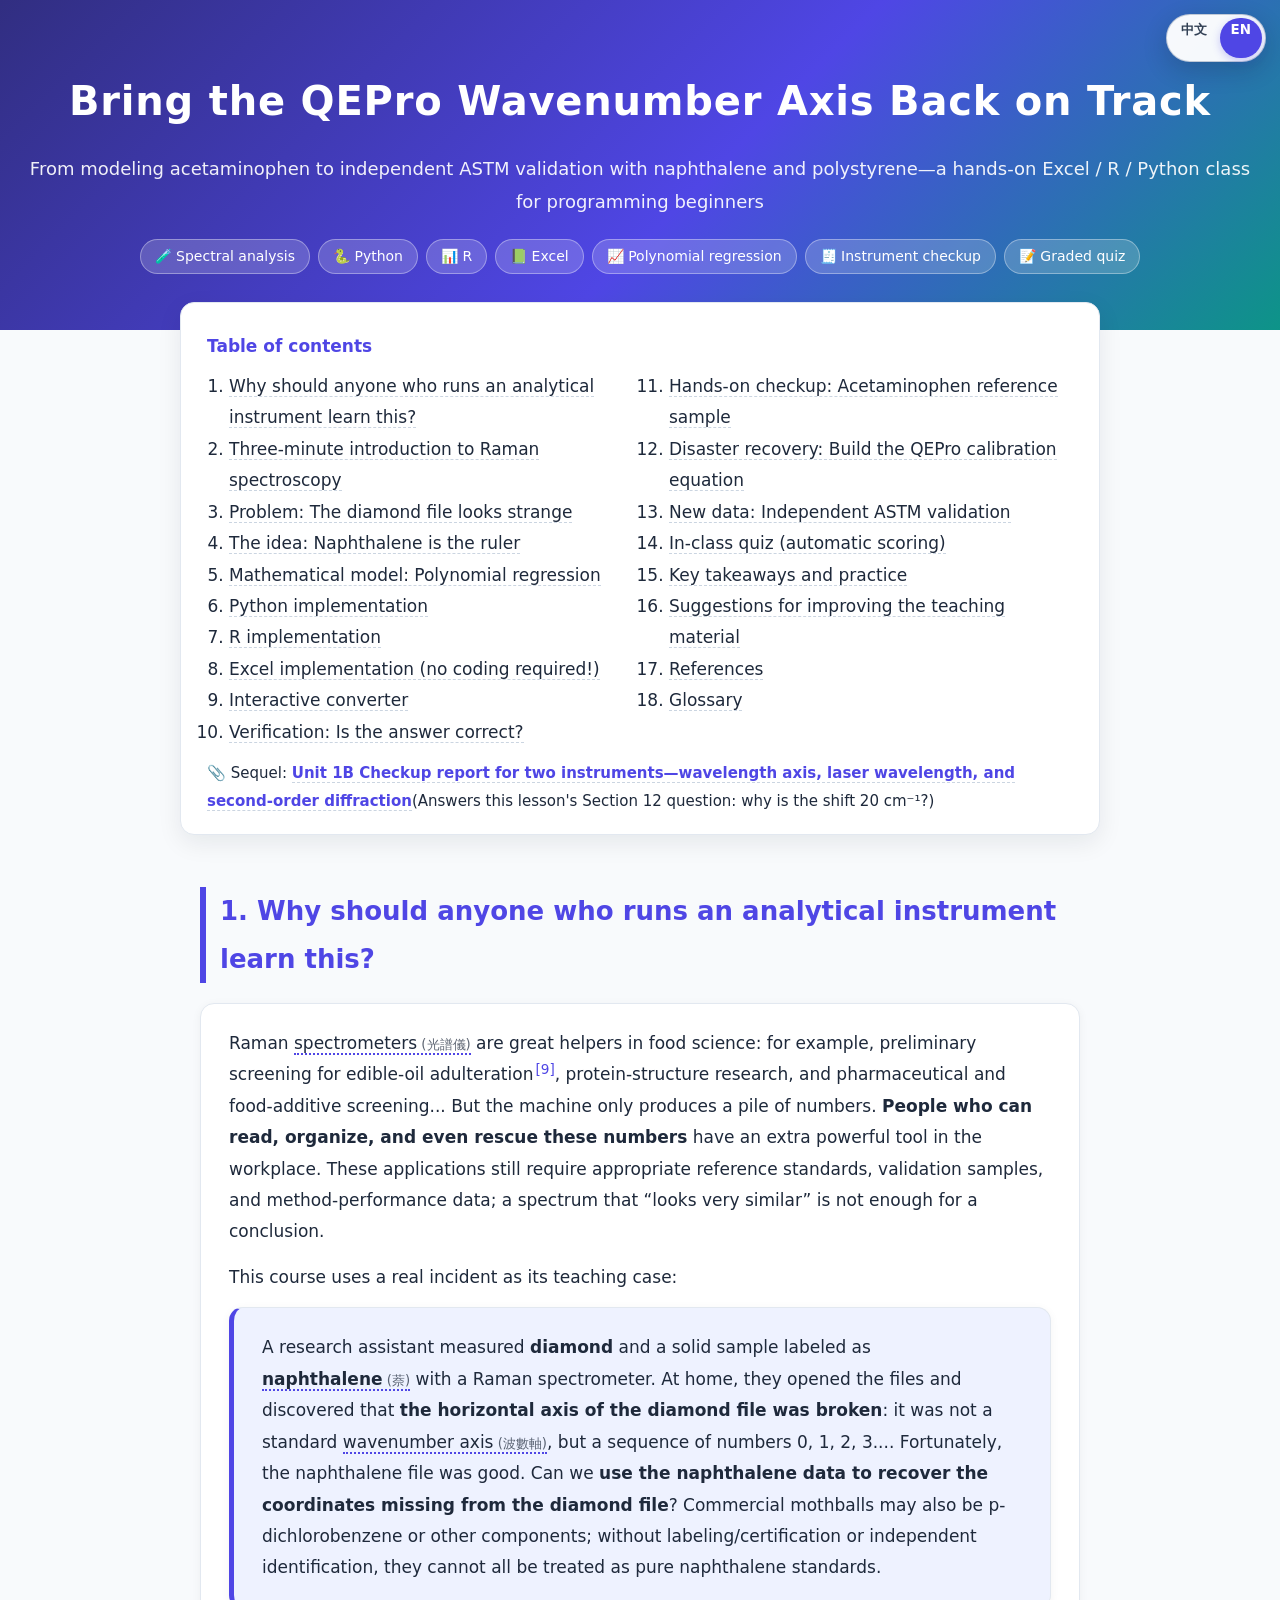
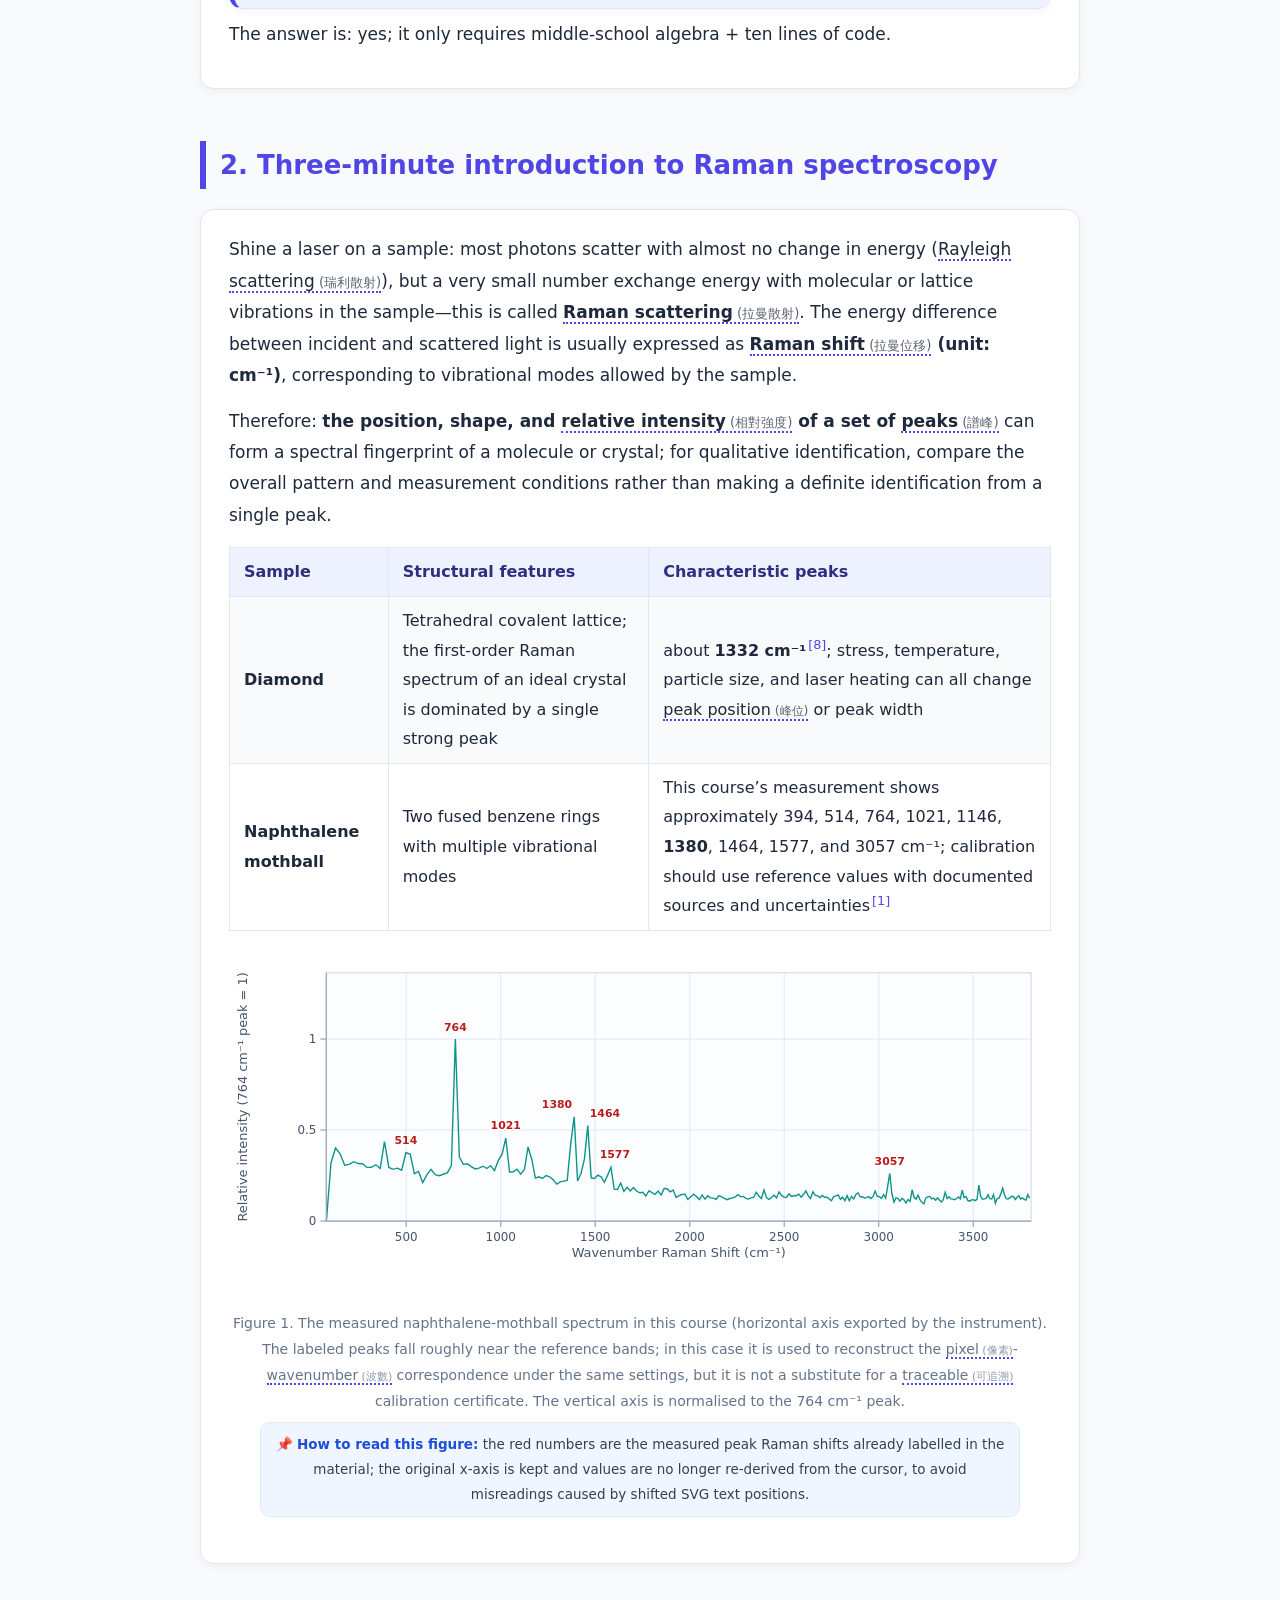
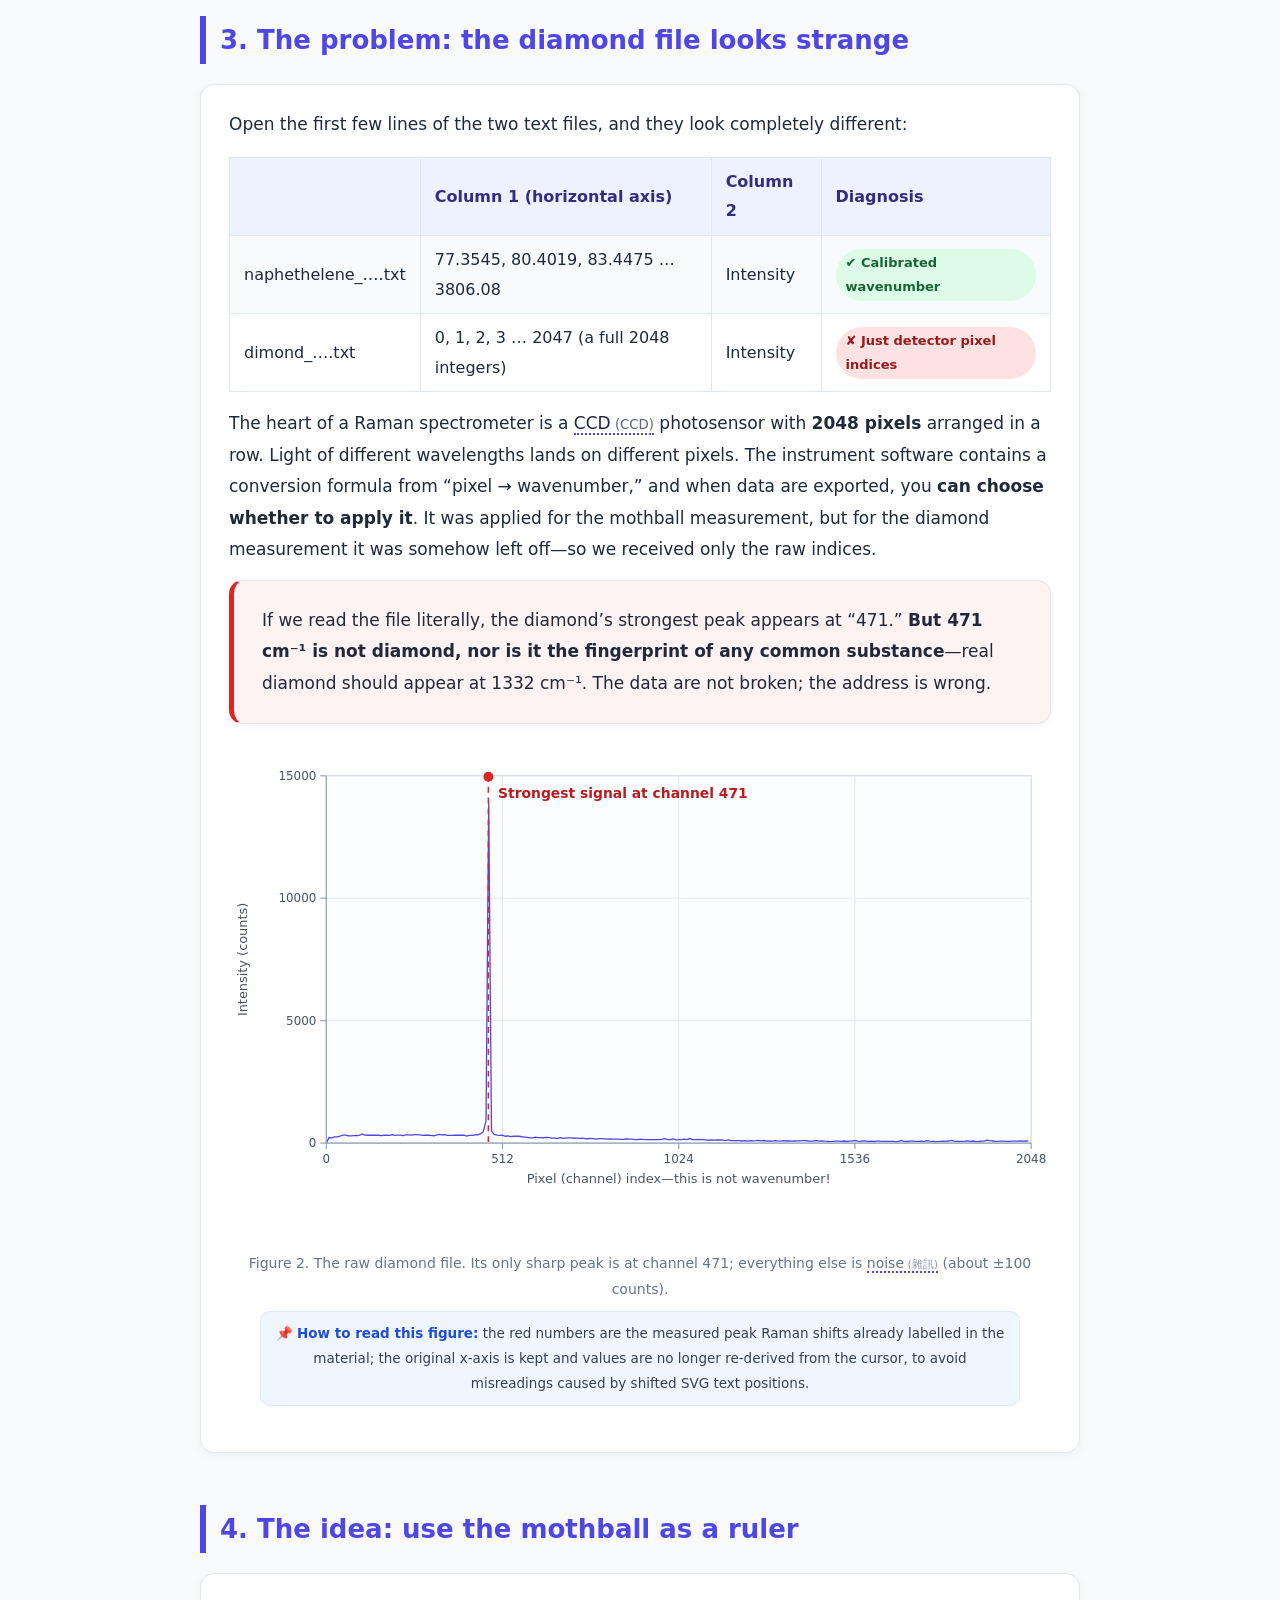
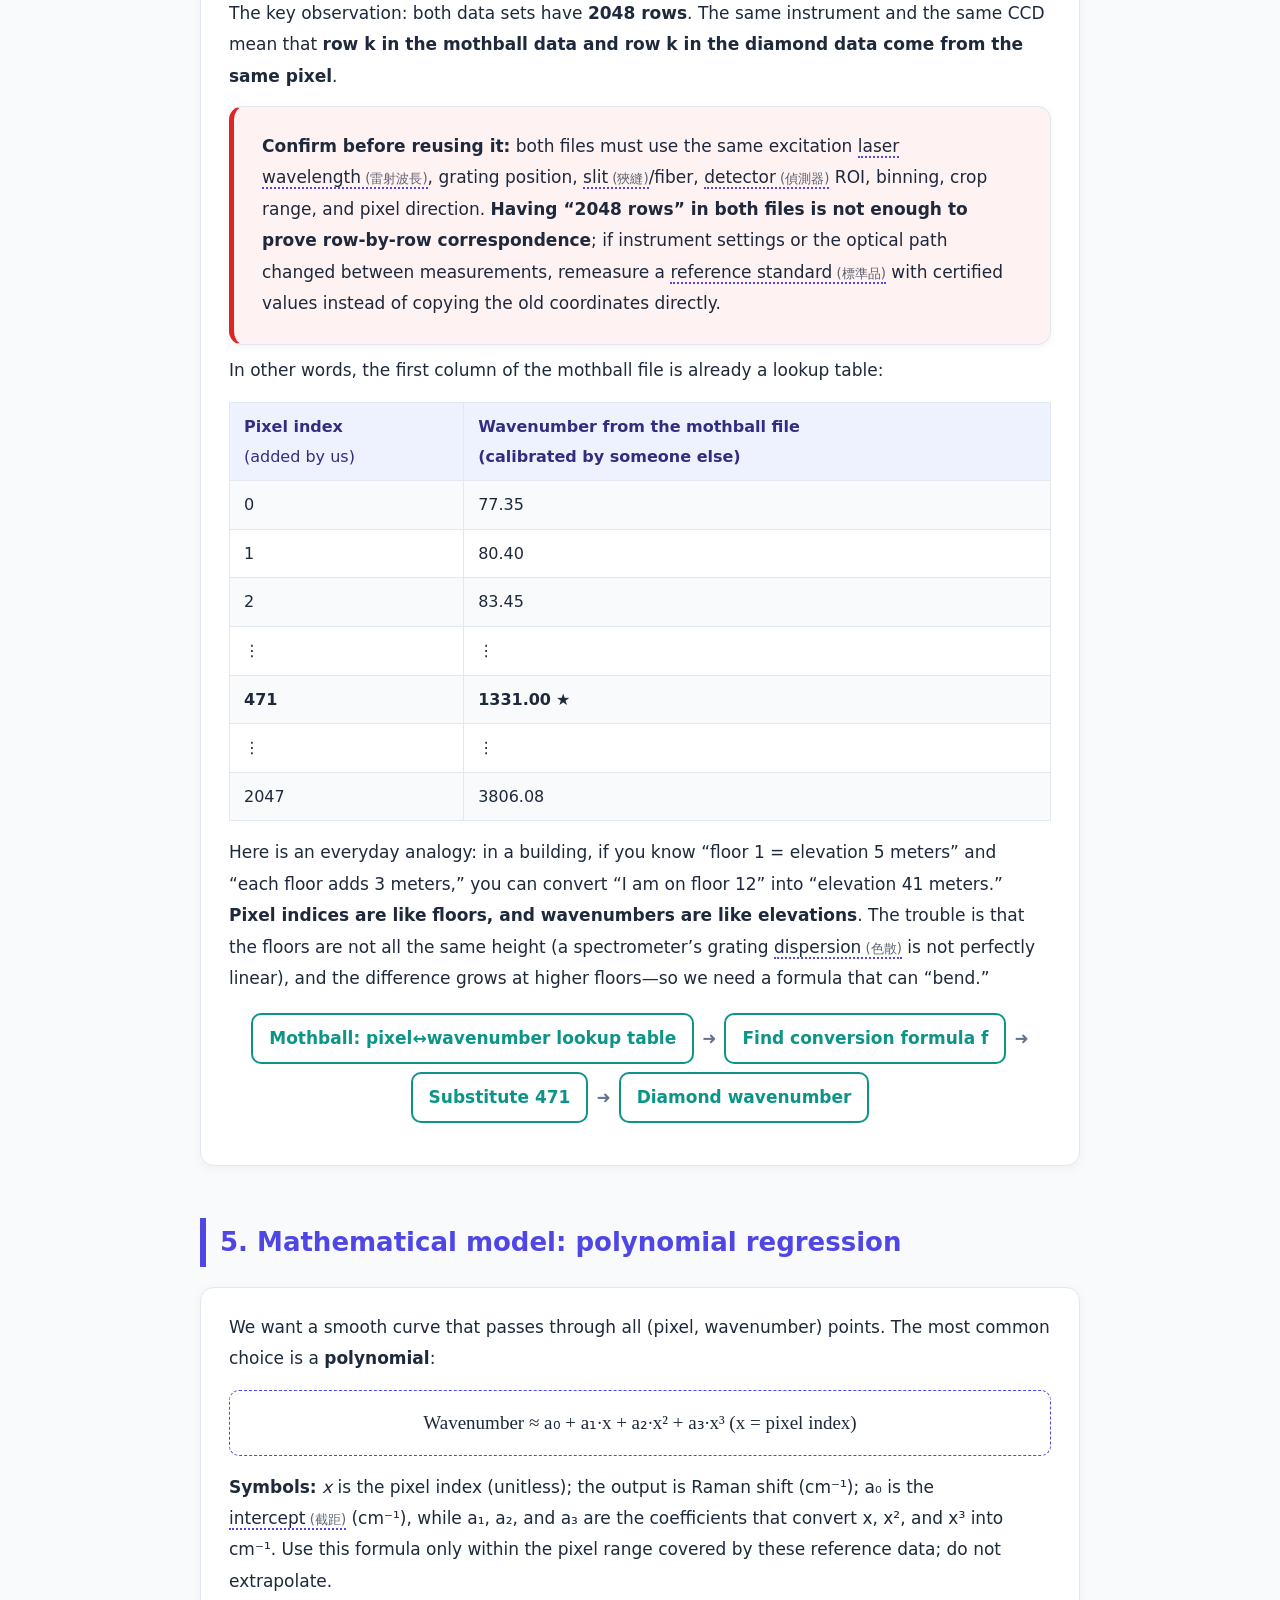
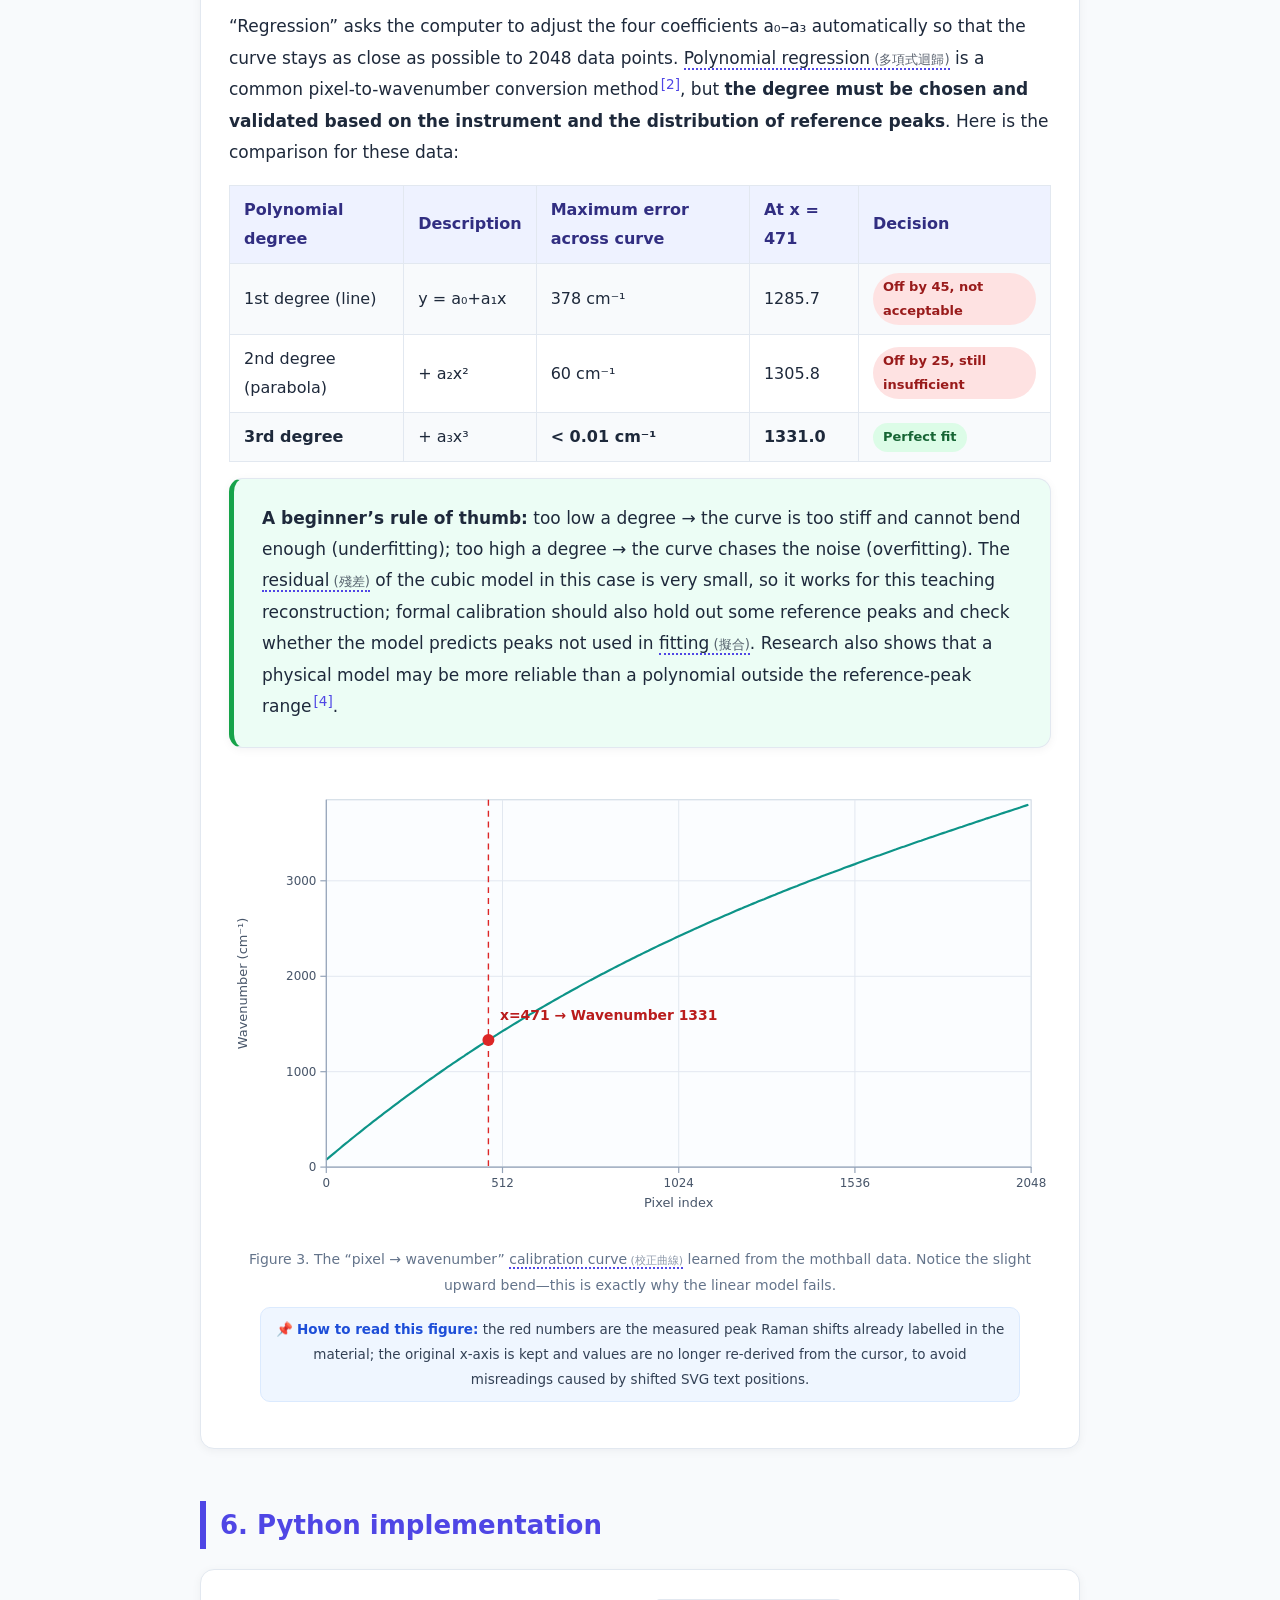
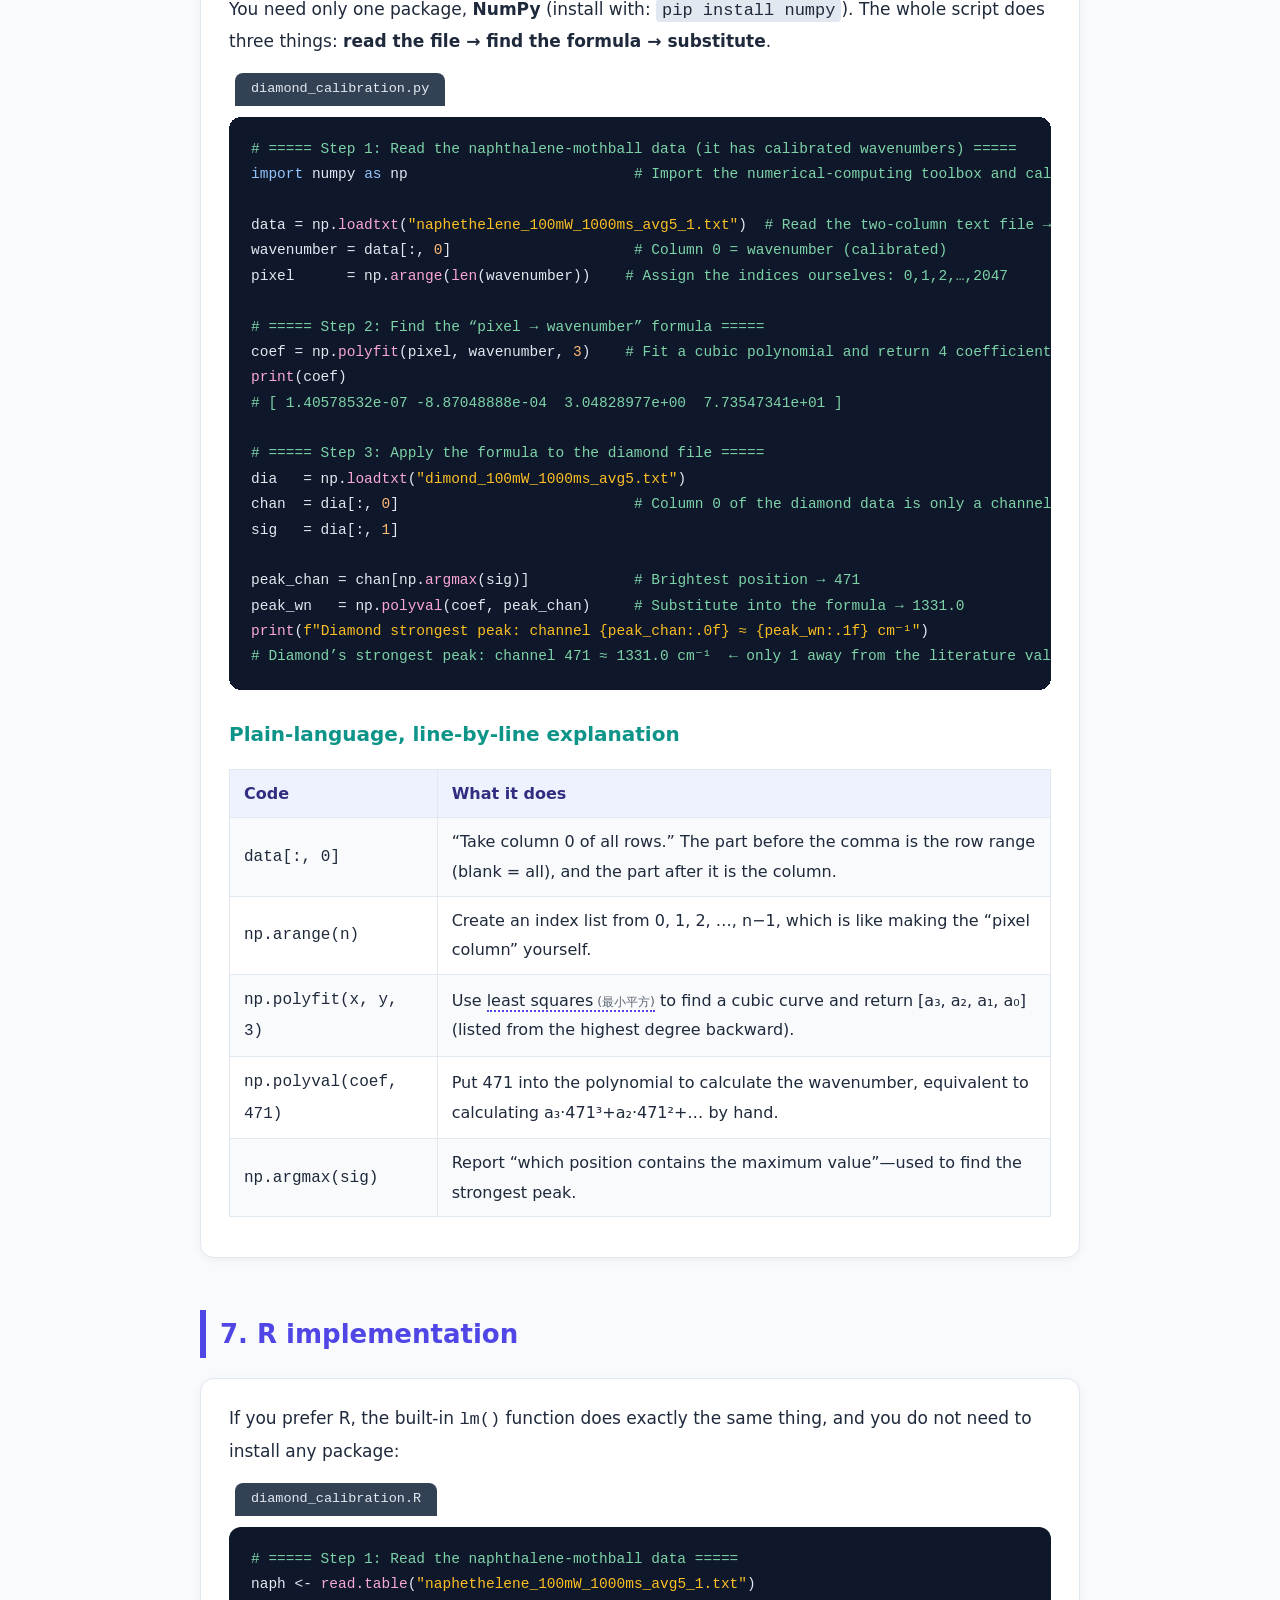
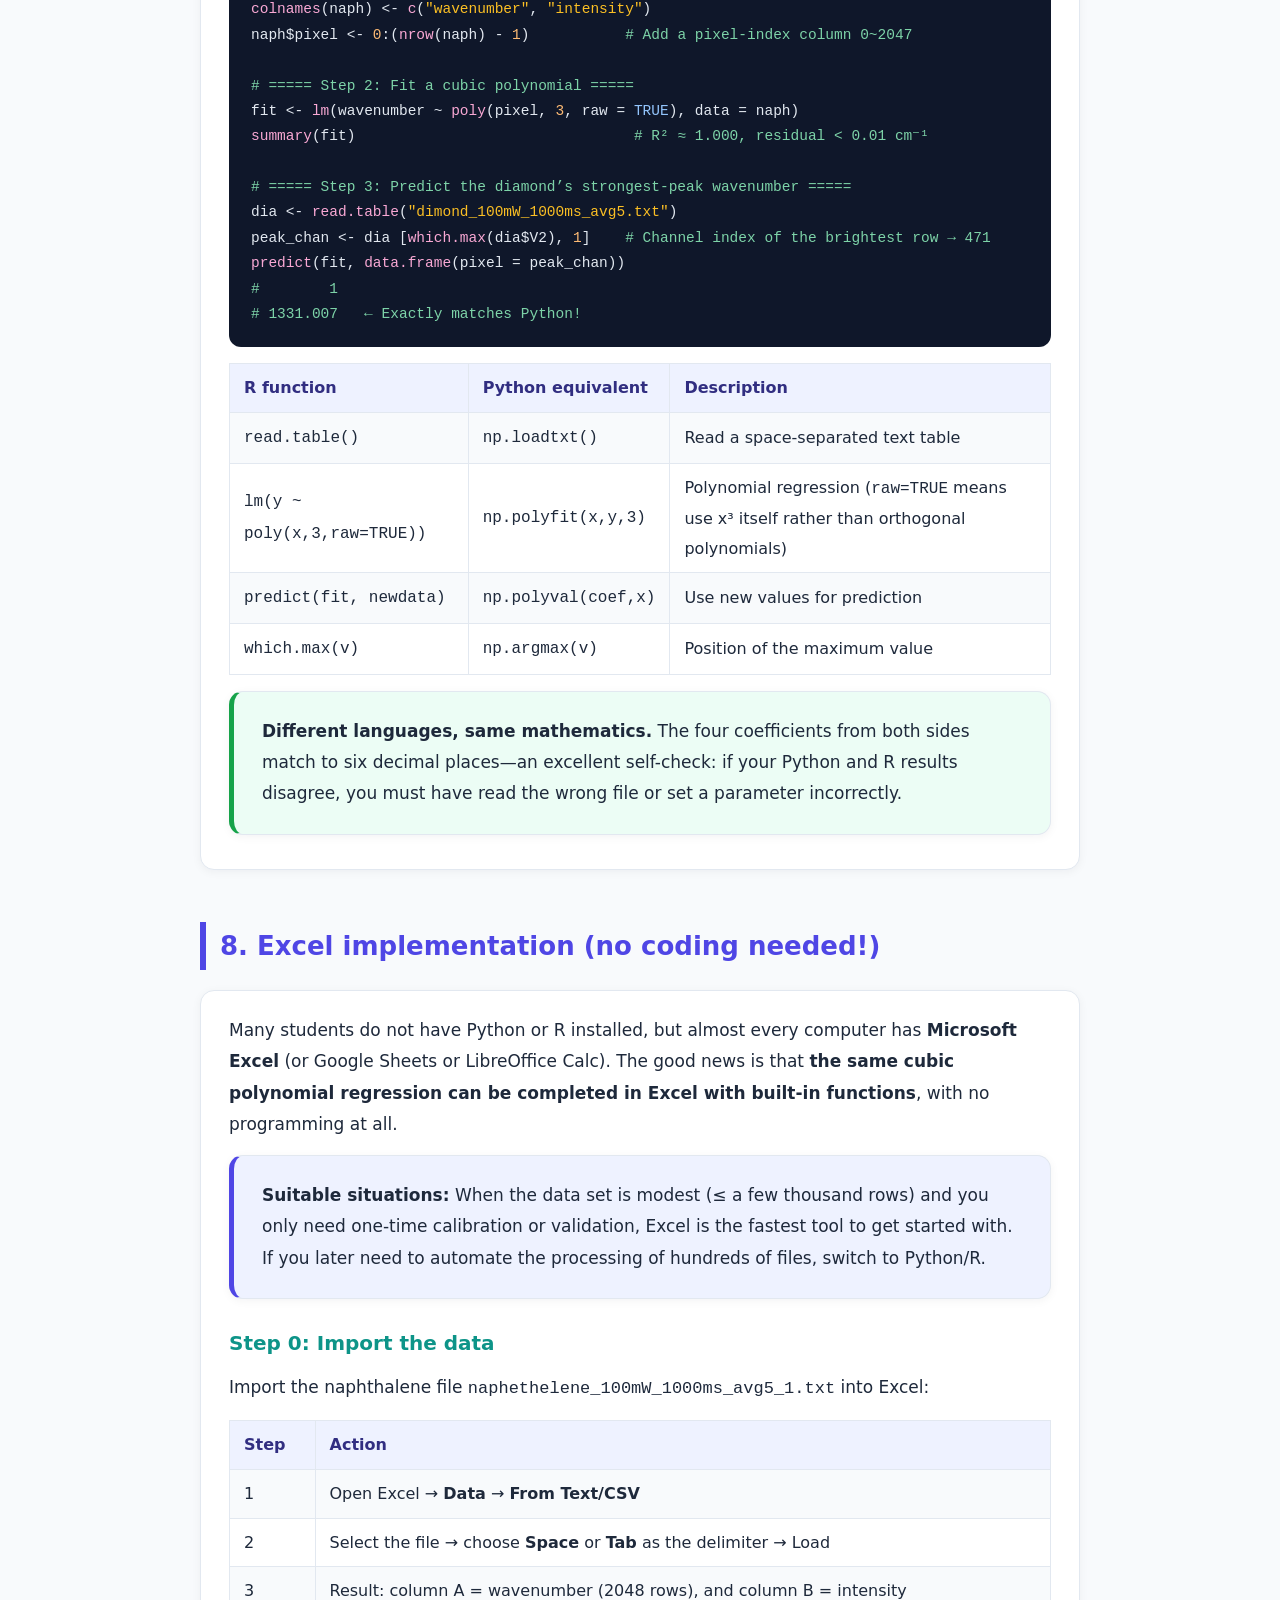
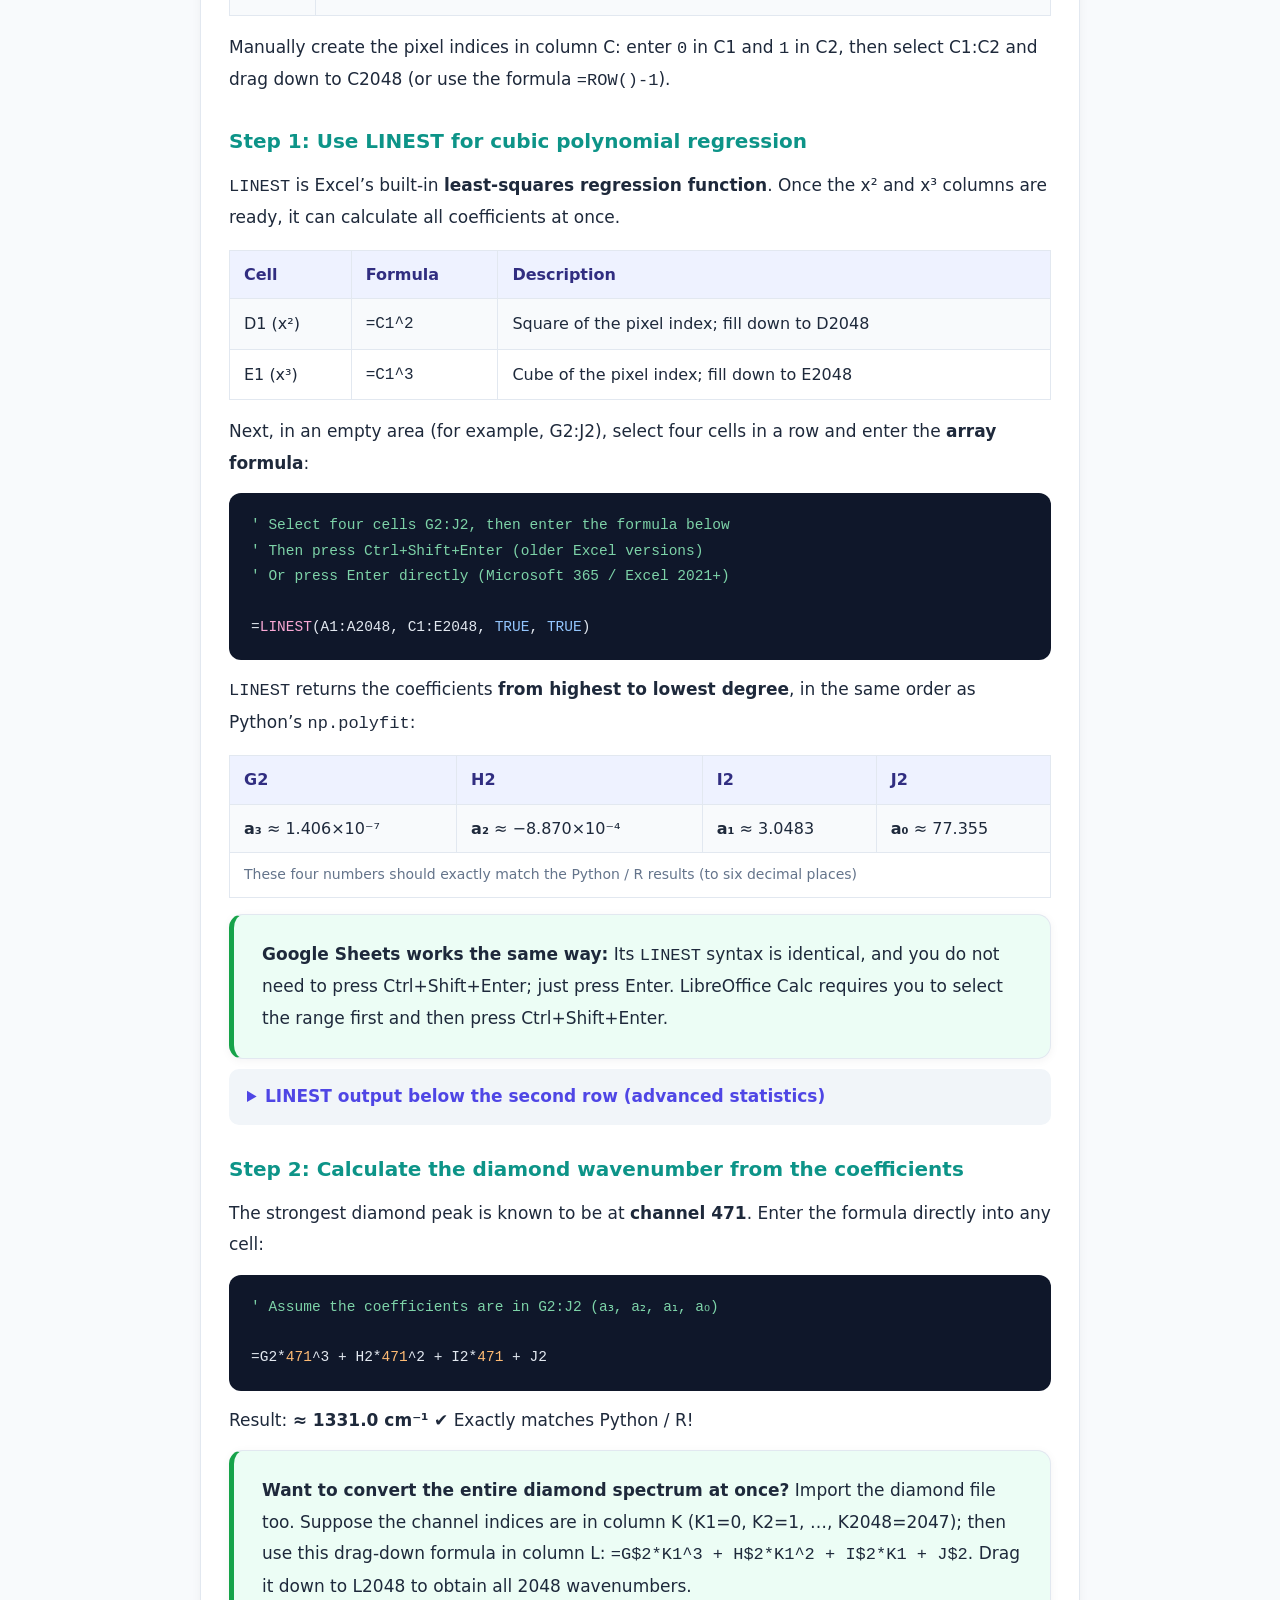
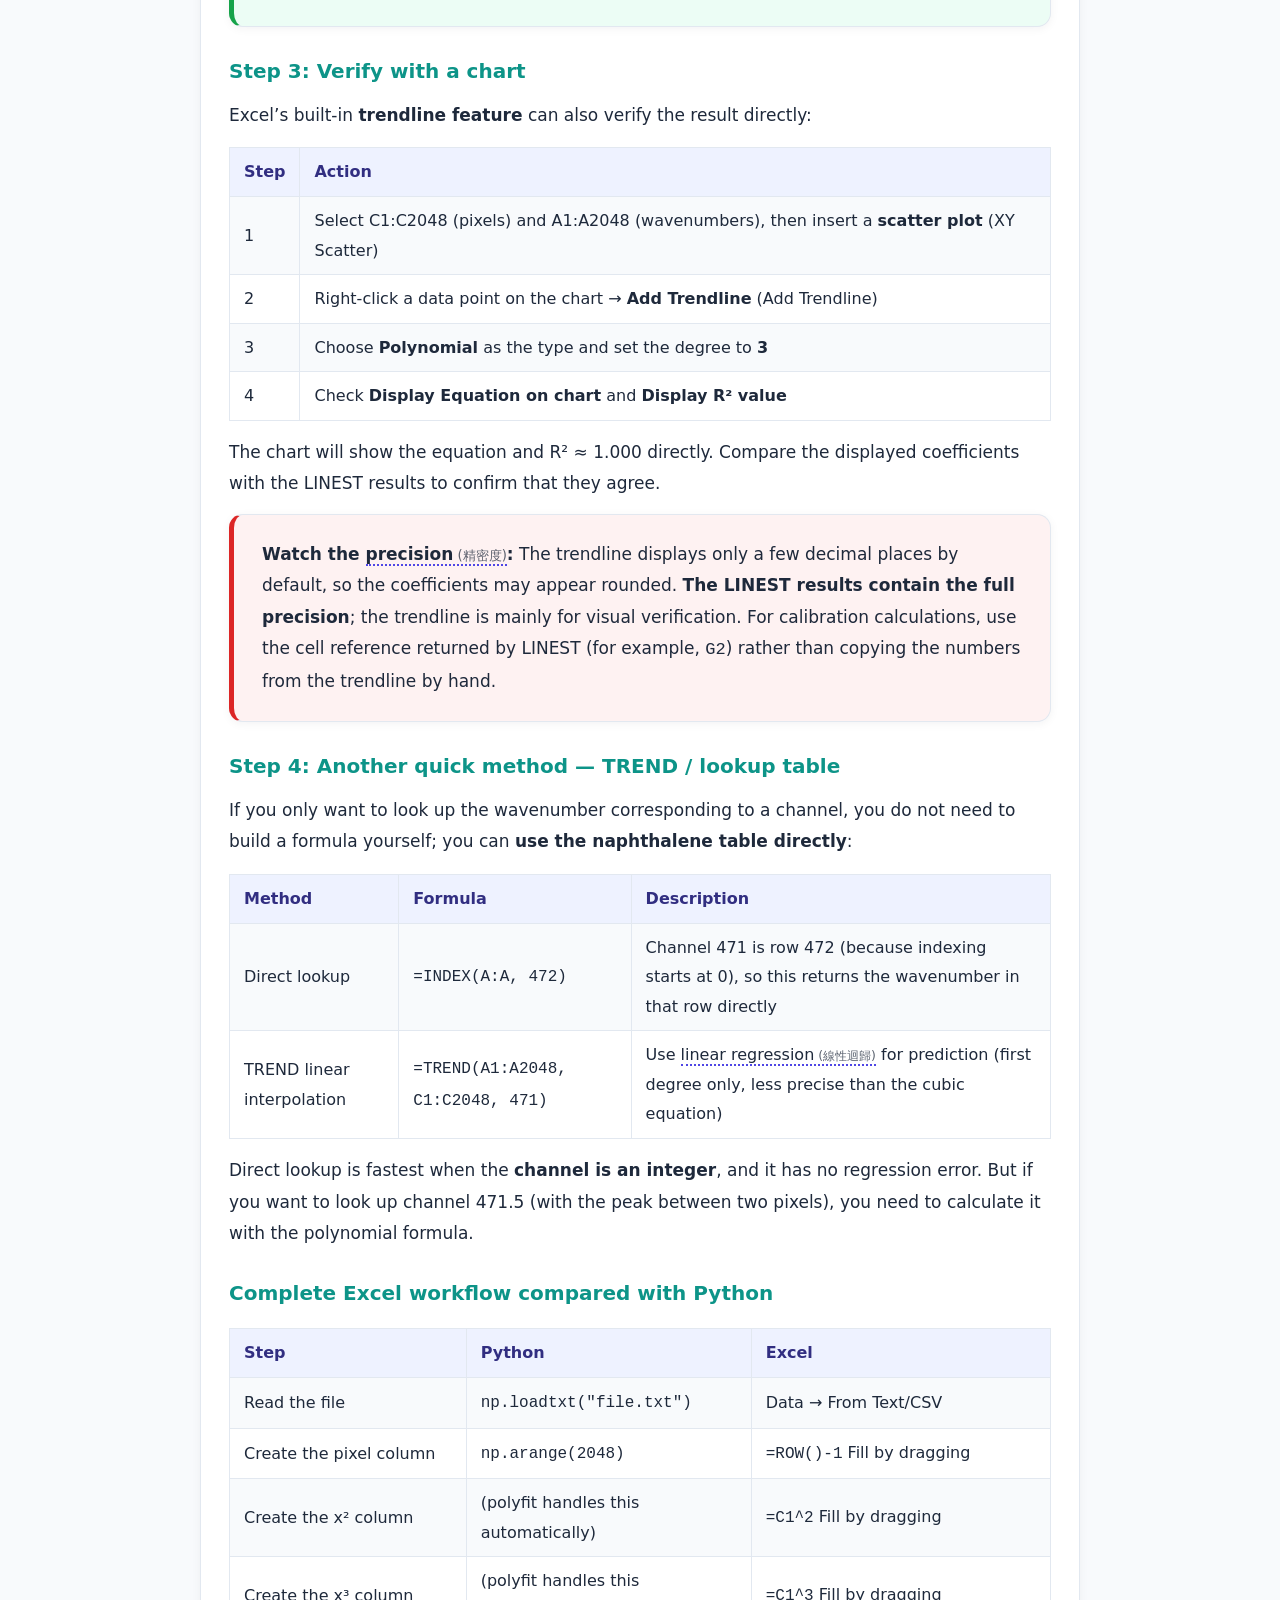
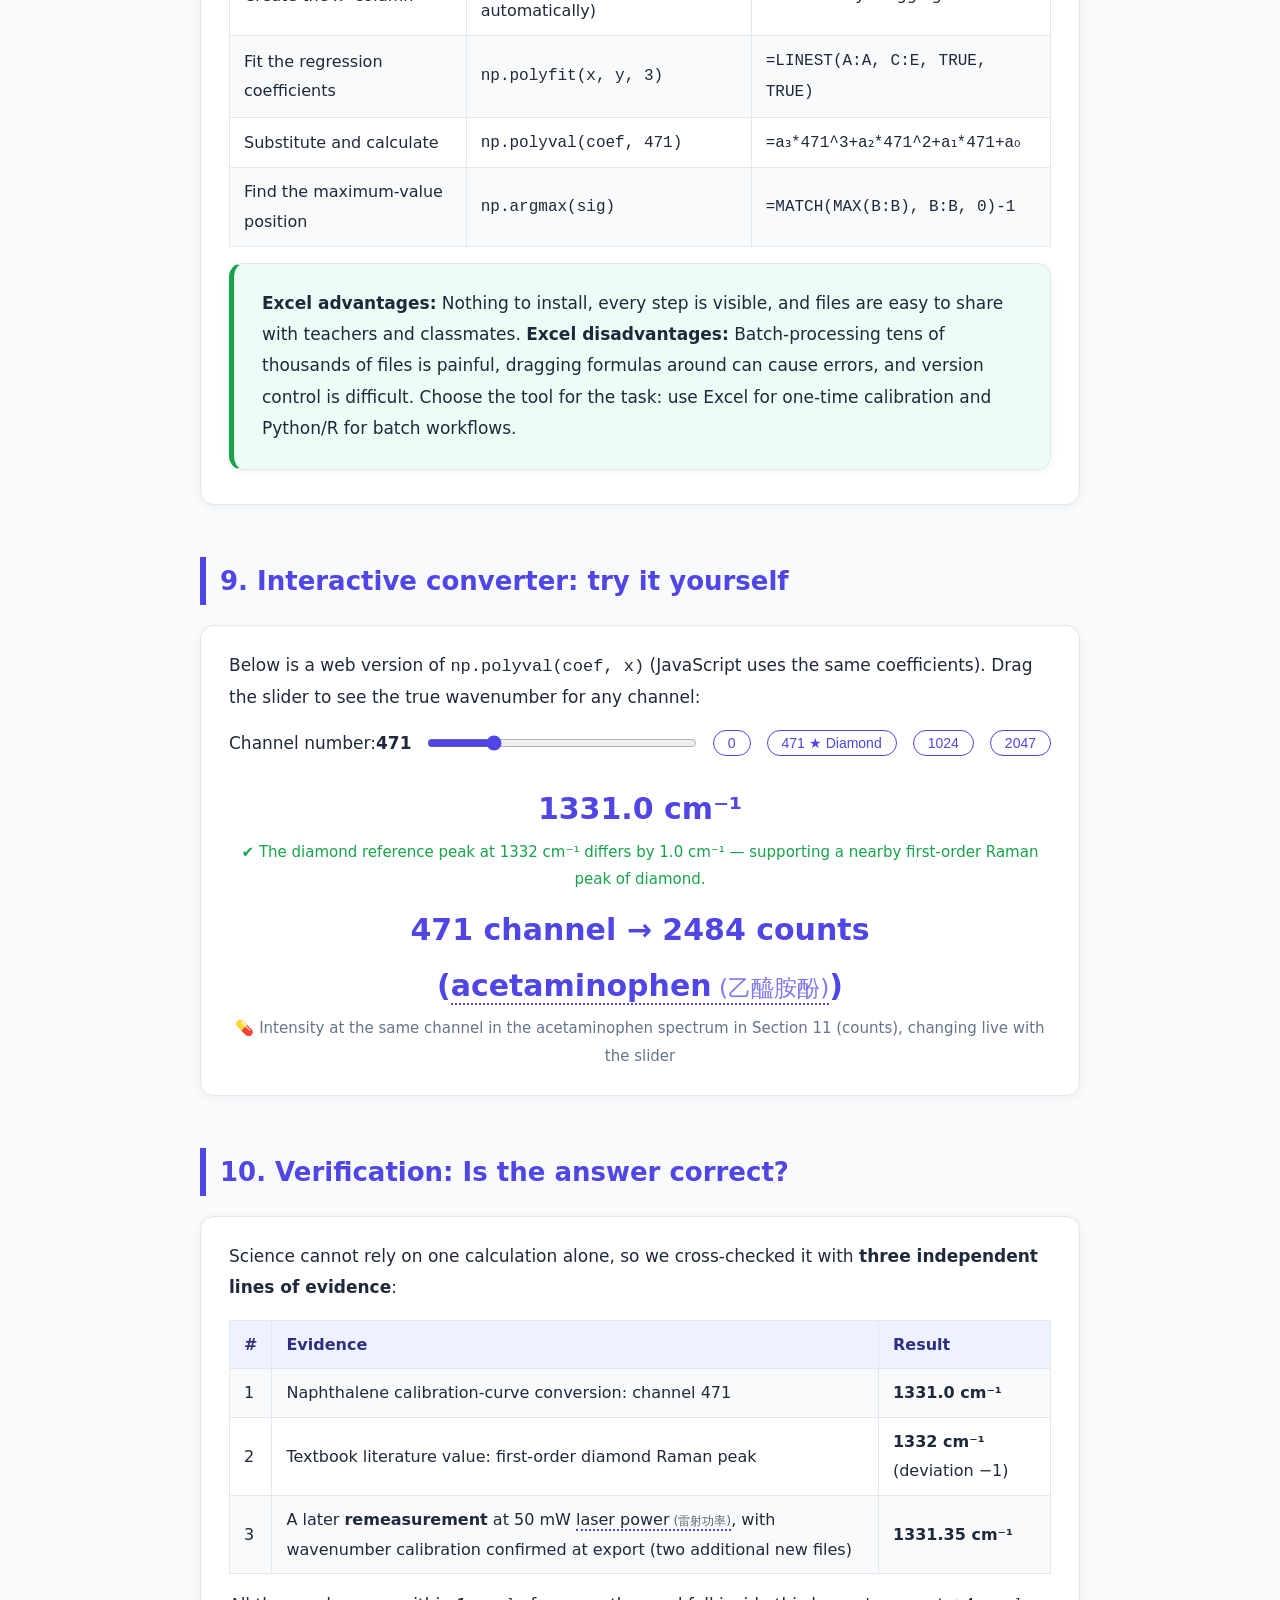
==== commit 9140230a: "Make the tutorial's section-1 heading discipline-neutral; release v1.0.1-fall2026 The module now run" ====
--- a/raman_calibration_tutorial.html
+++ b/raman_calibration_tutorial.html
@@ -119,7 +119,7 @@
 <nav class="toc wrap" style="padding-top:28px">
   <b><span lang="zh-Hant">本課目錄</span><span lang="en">Table of contents</span></b>
   <ol>
-    <li><a href="#why"><span lang="zh-Hant">為什麼食品營養系要學這個？</span><span lang="en">Why should food and nutrition students learn this?</span></a></li>
+    <li><a href="#why"><span lang="zh-Hant">為什麼做分析的人都該學這個？</span><span lang="en">Why should anyone who runs an analytical instrument learn this?</span></a></li>
     <li><a href="#raman"><span lang="zh-Hant">三分鐘認識拉曼光譜</span><span lang="en">Three-minute introduction to Raman spectroscopy</span></a></li>
     <li><a href="#problem"><span lang="zh-Hant">發現問題：鑽石檔案怪怪的</span><span lang="en">Problem: The diamond file looks strange</span></a></li>
     <li><a href="#idea"><span lang="zh-Hant">解題發想：萘丸就是那把尺</span><span lang="en">The idea: Naphthalene is the ruler</span></a></li>
@@ -145,7 +145,7 @@
 
 <!-- ==================== 1 ==================== -->
 <section id="why">
-<h2><span lang="zh-Hant">1. 為什麼食品營養系要學這個？</span><span lang="en">1. Why should food and nutrition students learn this?</span></h2>
+<h2><span lang="zh-Hant">1. 為什麼做分析的人都該學這個？</span><span lang="en">1. Why should anyone who runs an analytical instrument learn this?</span></h2>
 <div class="card">
 <p><span lang="zh-Hant">拉曼光譜儀是食品科學的好幫手：例如食用油摻偽初篩<span class="cite"><a href="#ref9" aria-label="參考文獻 9" data-en-aria-label="Reference 9">[9]</a></span>、蛋白質結構研究、藥品與食品添加物篩檢……但機器吐出來的只是一堆數字。<b>能讀懂、整理、甚至搶救這些數字的人</b>，在職場上就多一把利器。這些應用仍須由適當的標準物、驗證樣本與方法效能資料支持，不能只靠一張「看起來很像」的譜圖下結論。</span><span lang="en">Raman spectrometers are great helpers in food science: for example, preliminary screening for edible-oil adulteration<span class="cite"><a href="#ref9" aria-label="參考文獻 9" data-en-aria-label="Reference 9">[9]</a></span>, protein-structure research, and pharmaceutical and food-additive screening... But the machine only produces a pile of numbers. <b>People who can read, organize, and even rescue these numbers</b> have an extra powerful tool in the workplace. These applications still require appropriate reference standards, validation samples, and method-performance data; a spectrum that “looks very similar” is not enough for a conclusion.</span></p>
 <p><span lang="zh-Hant">這門課用一個真實發生的狀況當教材：</span><span lang="en">This course uses a real incident as its teaching case:</span></p>
